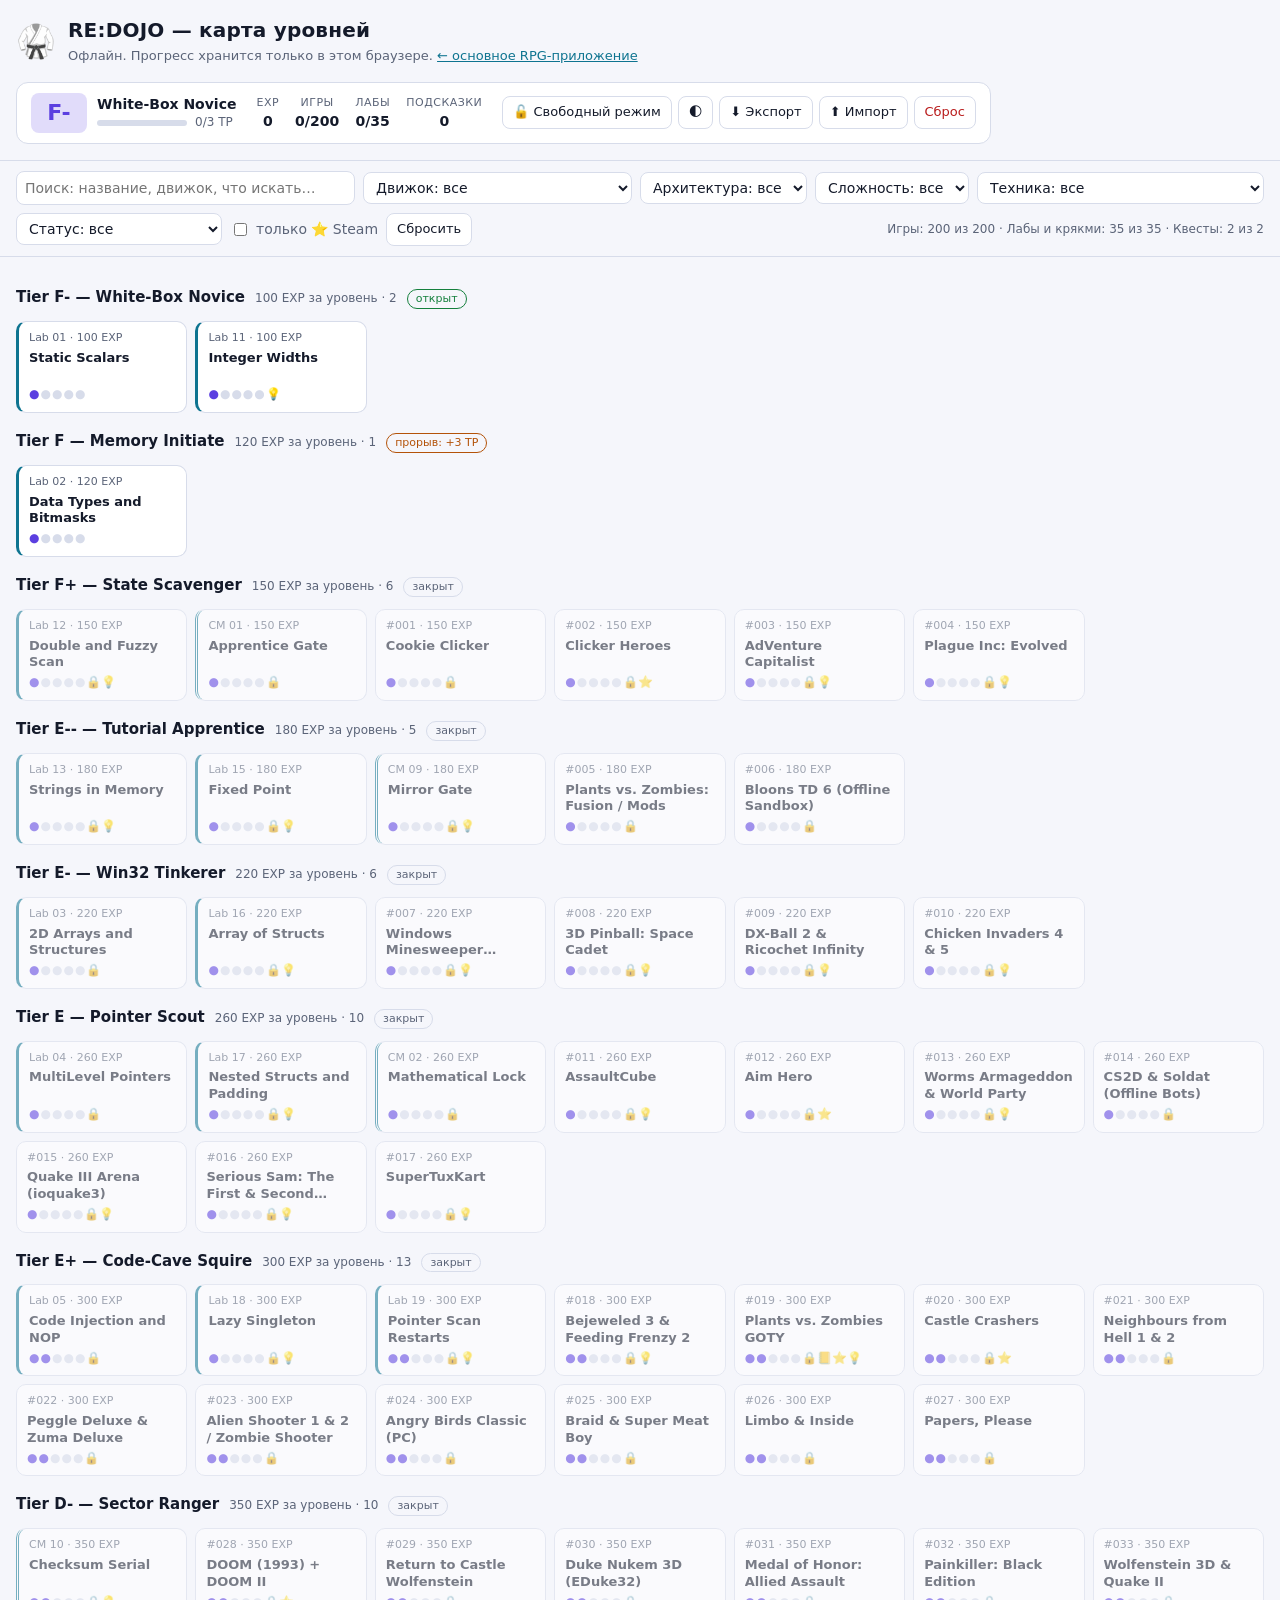
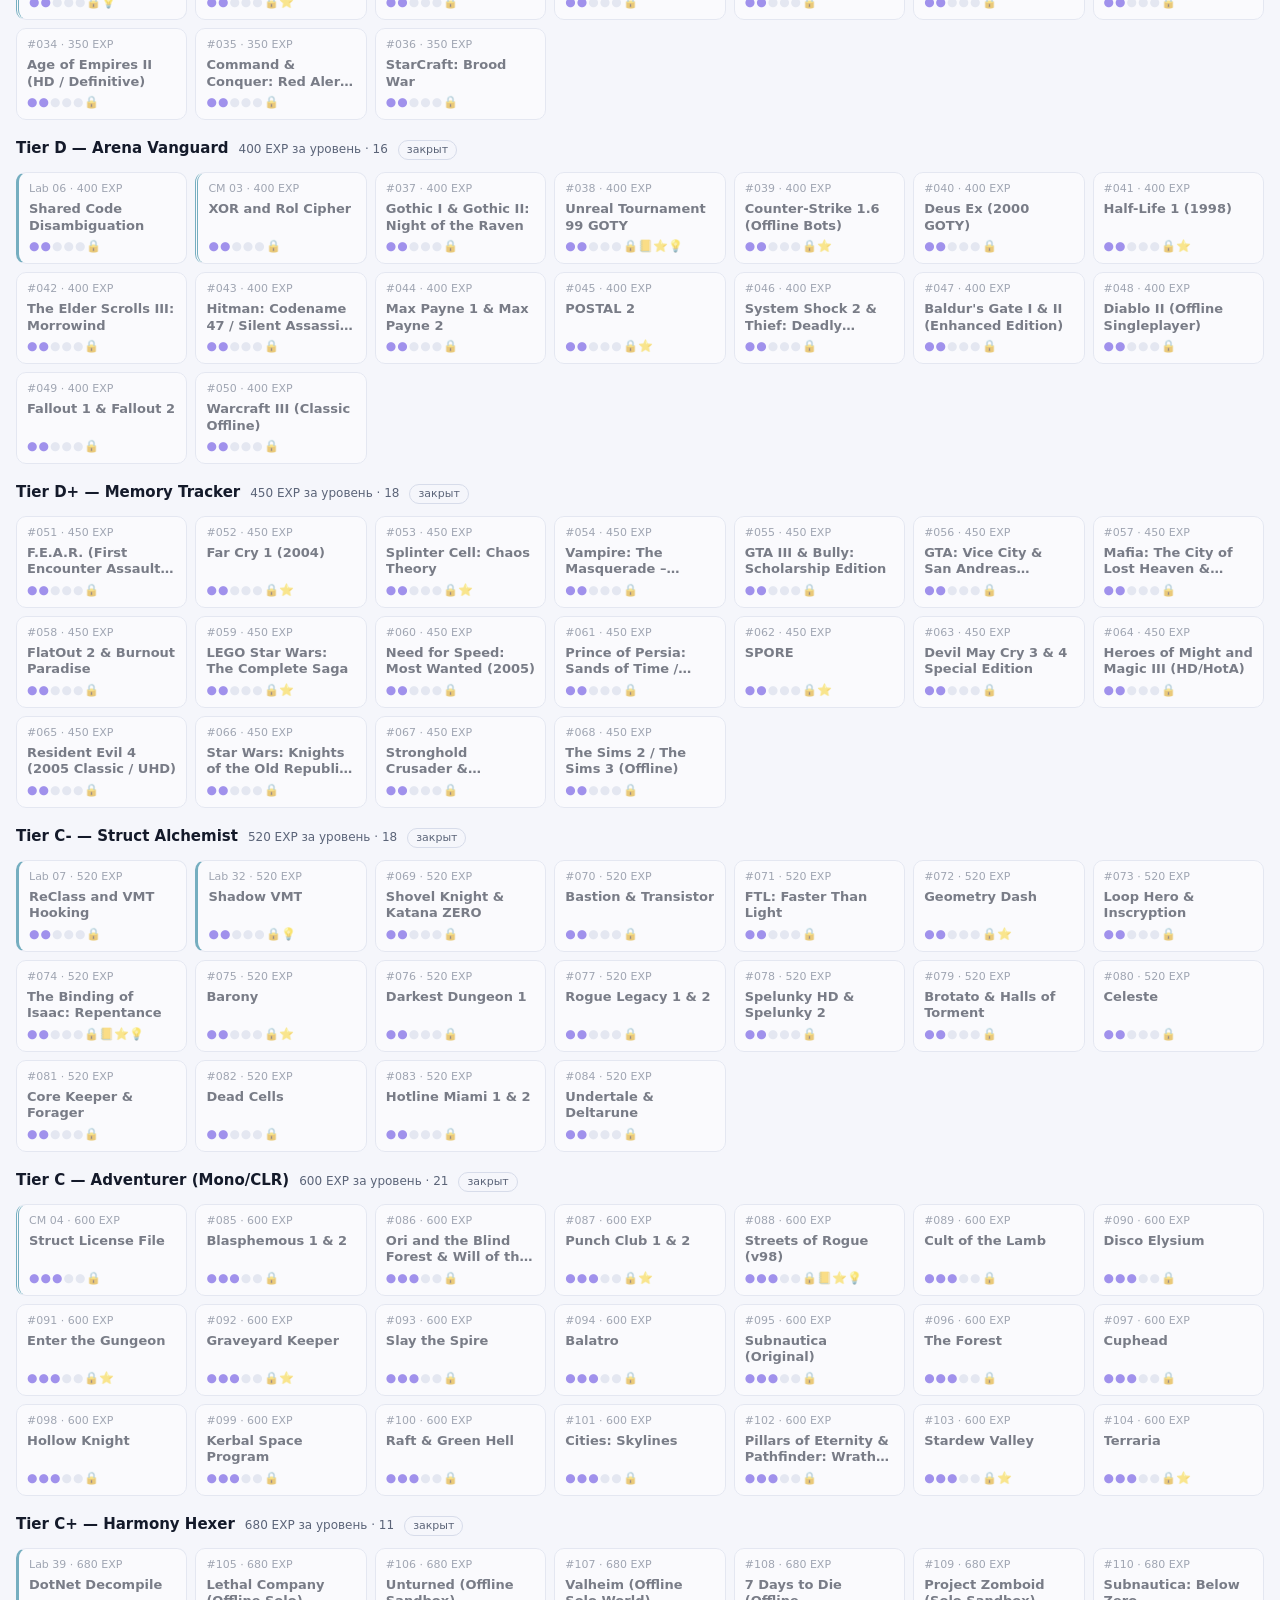
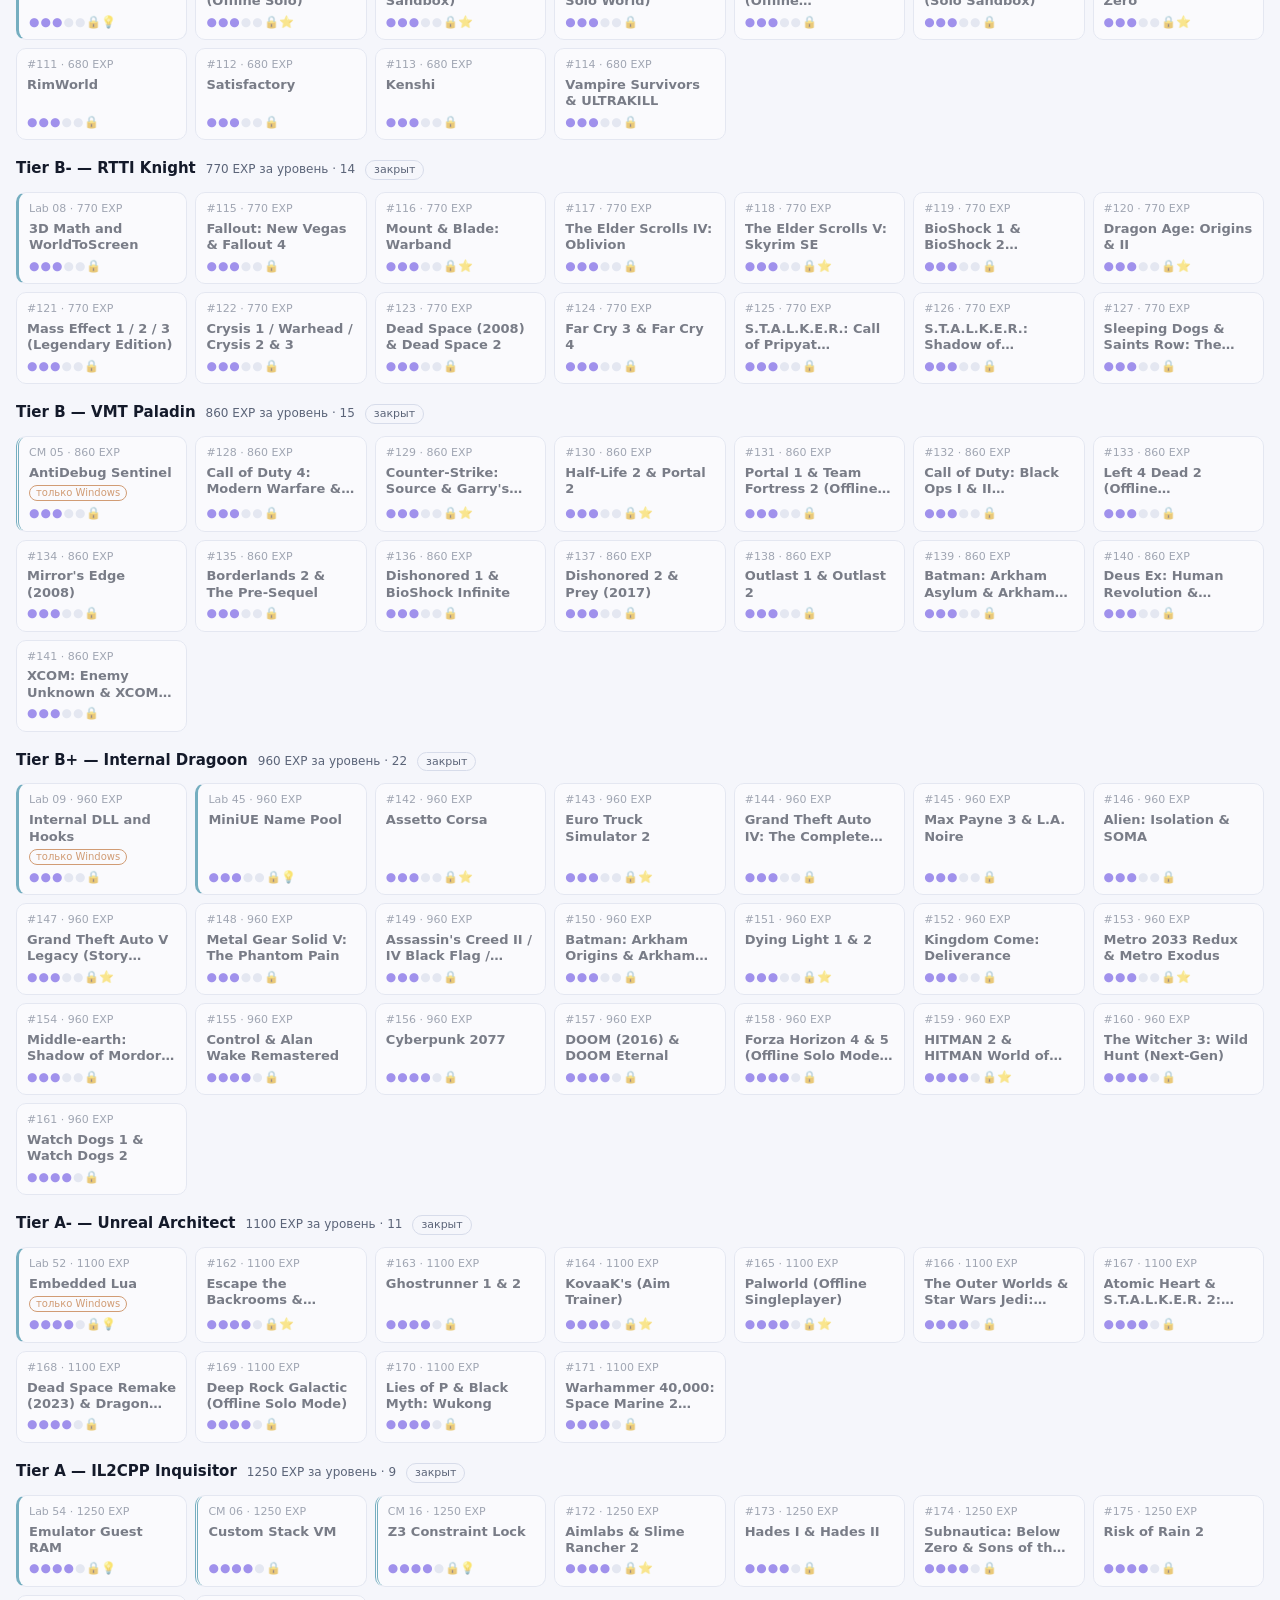
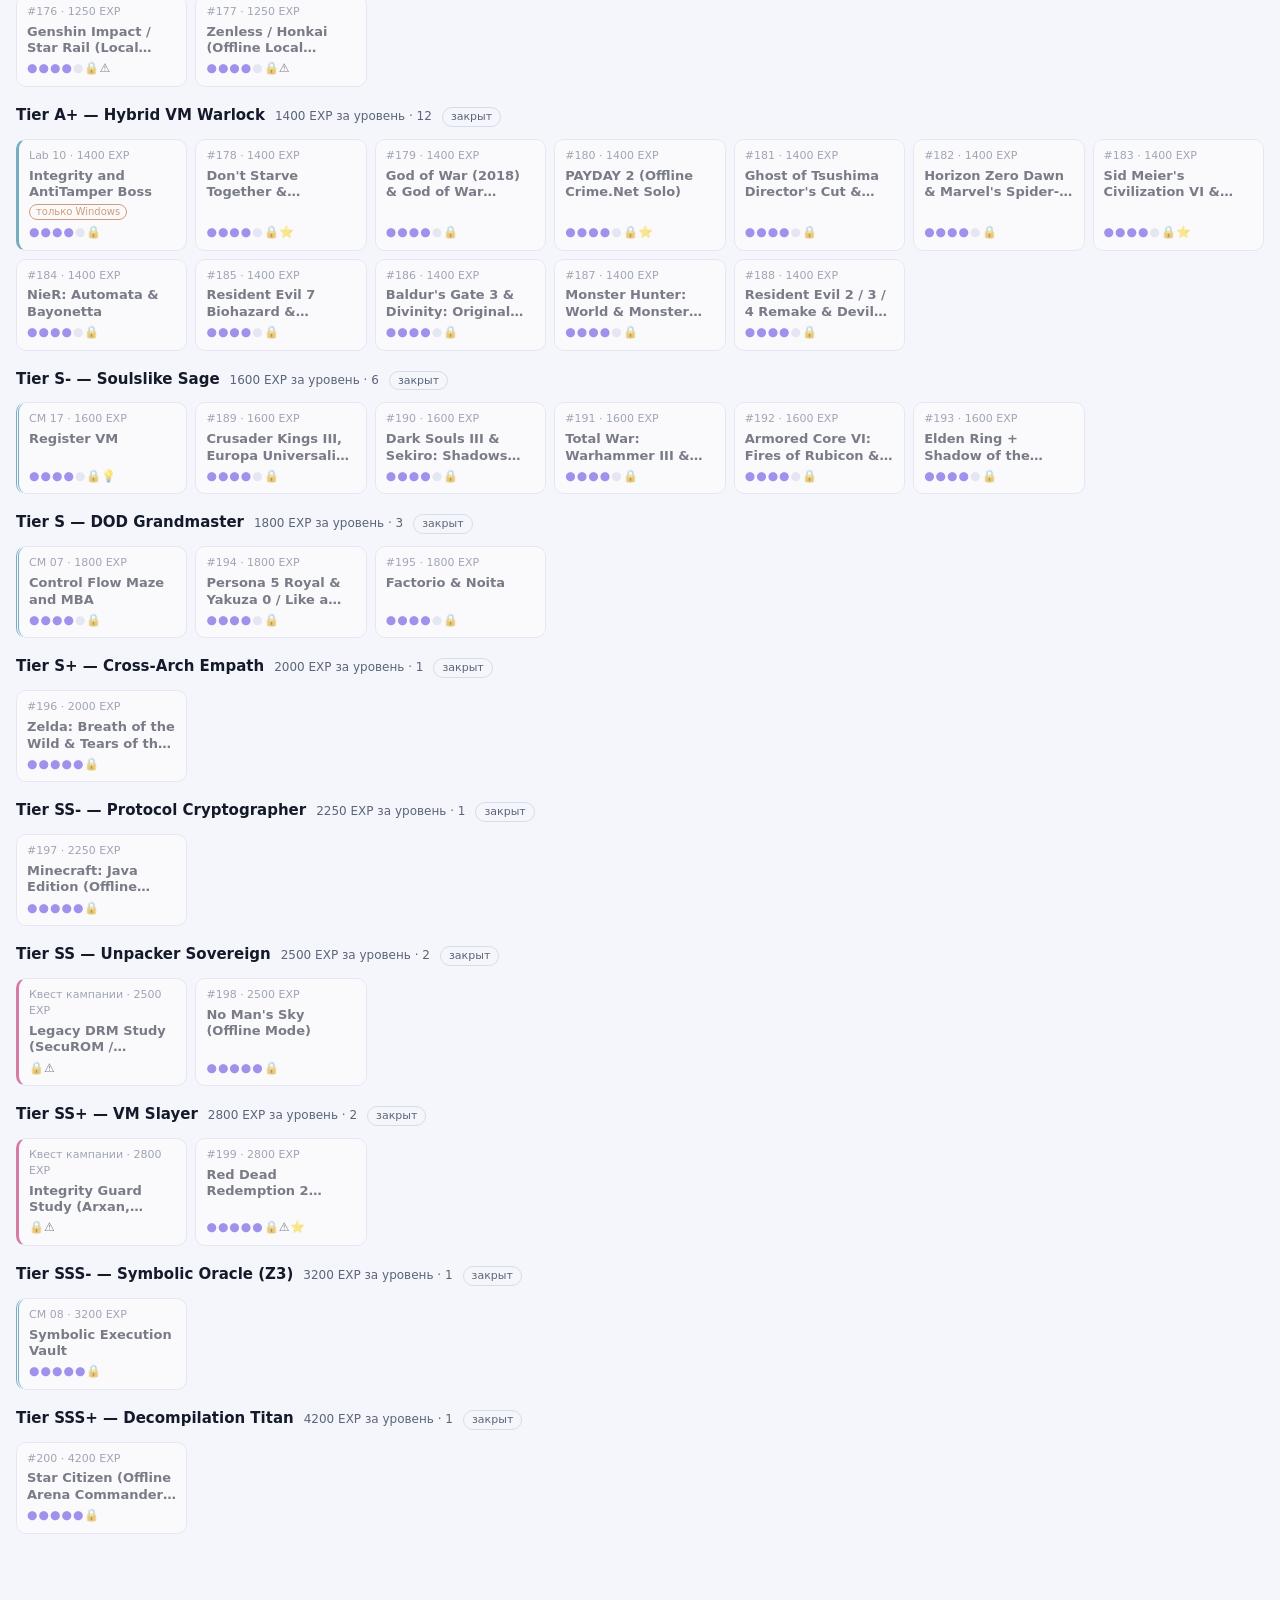
==== docs/dojo-map.html @ 06b6d190 "review(lab18): neutral seal + answer; exact goal; README goal only - Seal: neutral "lab18" + the gem" ====
<!doctype html>
<html lang="ru">
<head>
  <meta charset="utf-8" />
  <meta name="viewport" content="width=device-width, initial-scale=1" />
  <meta http-equiv="Content-Security-Policy" content="default-src 'none'; script-src 'sha256-cjX2FtR0SKIObqe8WtYtZAkTcplw1l/0gLNz8rKwUWo='; style-src 'sha256-5UkHcU033L8jhmy5QDGpC5ZbB3ok7F9fAc3bOQ3Lsug='; img-src data:; base-uri 'none'; form-action 'none'" />
  <meta name="referrer" content="no-referrer" />
  <title>RE:DOJO Map</title>
  <link rel="icon" href="data:image/svg+xml,%3Csvg xmlns='http://www.w3.org/2000/svg' viewBox='0 0 100 100'%3E%3Ctext y='.9em' font-size='90'%3E%F0%9F%A5%8B%3C/text%3E%3C/svg%3E" />
  <style>:root {
  --bg: #0b0f17; --panel: #111827; --tile: #162033; --tile-hover: #1c2a43; --text: #e6edf7;
  --muted: #93a1b8; --border: #26324a; --accent: #8b6cff; --accent-2: #22d3ee; --ok: #22c55e;
  --warn: #f59e0b; --danger: #ef4444; --lab: #22d3ee; --quest: #f472b6; --edge: #8b6cff;
  --shadow: 0 6px 24px rgba(0, 0, 0, .35); color-scheme: dark;
}
@media (prefers-color-scheme: light) {
  :root:not([data-theme="dark"]) {
    --bg: #f5f6fb; --panel: #ffffff; --tile: #ffffff; --tile-hover: #eef1fb; --text: #141a2a;
    --muted: #5b6478; --border: #d7dcea; --accent: #5b3fe0; --accent-2: #0e7490; --ok: #15803d;
    --warn: #b45309; --danger: #b91c1c; --lab: #0e7490; --quest: #be185d; --edge: #5b3fe0;
    --shadow: 0 6px 24px rgba(20, 26, 42, .12); color-scheme: light;
  }
}
:root[data-theme="light"] {
  --bg: #f5f6fb; --panel: #ffffff; --tile: #ffffff; --tile-hover: #eef1fb; --text: #141a2a;
  --muted: #5b6478; --border: #d7dcea; --accent: #5b3fe0; --accent-2: #0e7490; --ok: #15803d;
  --warn: #b45309; --danger: #b91c1c; --lab: #0e7490; --quest: #be185d; --edge: #5b3fe0;
  --shadow: 0 6px 24px rgba(20, 26, 42, .12); color-scheme: light;
}

* { box-sizing: border-box; }
html, body { margin: 0; }
body {
  background: var(--bg); color: var(--text);
  font: 14px/1.45 system-ui, -apple-system, "Segoe UI", Roboto, "Noto Sans", sans-serif;
}
a { color: var(--accent-2); }
button, input, select { font: inherit; color: inherit; }
:focus-visible { outline: 2px solid var(--accent-2); outline-offset: 2px; }
.visually-hidden { position: absolute; width: 1px; height: 1px; overflow: hidden; clip: rect(0 0 0 0); white-space: nowrap; }
.skip { position: absolute; left: -999px; top: 8px; background: var(--panel); padding: 8px 12px; z-index: 50; }
.skip:focus { left: 8px; }

.top { display: flex; flex-wrap: wrap; gap: 16px; justify-content: space-between; align-items: center; padding: 16px; border-bottom: 1px solid var(--border); }
.brand { display: flex; gap: 12px; align-items: center; }
.logo { font-size: 32px; }
h1 { font-size: 20px; margin: 0; letter-spacing: .2px; }
.sub { margin: 2px 0 0; color: var(--muted); font-size: 13px; }
.card { display: flex; flex-wrap: wrap; gap: 12px 20px; align-items: center; background: var(--panel); border: 1px solid var(--border); border-radius: 12px; padding: 10px 14px; }
.rank { display: flex; gap: 10px; align-items: center; }
.rank-code { font-weight: 800; font-size: 22px; min-width: 56px; text-align: center; padding: 4px 8px; border-radius: 8px; background: color-mix(in srgb, var(--accent) 18%, transparent); color: var(--accent); }
.rank-title { font-weight: 600; }
.tp { display: flex; gap: 8px; align-items: center; color: var(--muted); font-size: 12px; }
.tp-bar { width: 90px; height: 6px; border-radius: 3px; background: var(--border); overflow: hidden; }
.tp-fill { height: 100%; width: 0; background: var(--accent); transition: width .3s; }
.stats { display: flex; gap: 16px; margin: 0; }
.stats div { text-align: center; }
.stats dt { color: var(--muted); font-size: 11px; text-transform: uppercase; letter-spacing: .5px; }
.stats dd { margin: 0; font-weight: 700; font-variant-numeric: tabular-nums; }
.actions { display: flex; flex-wrap: wrap; gap: 6px; }
.btn { display: inline-flex; align-items: center; gap: 4px; border: 1px solid var(--border); background: var(--tile); border-radius: 8px; padding: 6px 10px; cursor: pointer; font-size: 13px; }
.btn:hover { background: var(--tile-hover); }
.btn[aria-pressed="true"] { border-color: var(--warn); color: var(--warn); }
.btn.primary { background: var(--accent); border-color: var(--accent); color: #fff; }
.btn.danger { color: var(--danger); }
.btn:disabled { opacity: .5; cursor: not-allowed; }

.filters { position: sticky; top: 0; z-index: 20; display: flex; flex-wrap: wrap; gap: 8px; align-items: center; padding: 10px 16px; background: color-mix(in srgb, var(--bg) 92%, transparent); backdrop-filter: blur(6px); border-bottom: 1px solid var(--border); }
.filters input[type="search"] { flex: 1 1 220px; min-width: 0; }
.filters input[type="search"], .filters select { background: var(--tile); border: 1px solid var(--border); border-radius: 8px; padding: 6px 8px; max-width: 100%; }
.chk { display: inline-flex; gap: 6px; align-items: center; color: var(--muted); }
.count { color: var(--muted); font-size: 12px; margin-left: auto; }

.layout { display: grid; grid-template-columns: minmax(0, 1fr); }
@media (min-width: 1000px) {
  .layout.has-panel { grid-template-columns: minmax(0, 1fr) 400px; }
}
.map-wrap { position: relative; padding: 12px 16px 64px; min-width: 0; overflow-x: clip; }
.map-wrap:focus { outline: none; }
.edges { position: absolute; left: 0; top: 0; pointer-events: none; overflow: visible; z-index: 2; }
.edges path.edge { fill: none; stroke: var(--edge); stroke-width: 2; stroke-dasharray: 6 4; opacity: .85; }
.edges .arrow-head { fill: var(--edge); }

.band { margin: 14px 0 6px; }
.band-head { display: flex; flex-wrap: wrap; gap: 4px 10px; align-items: baseline; margin-bottom: 8px; padding: 4px 0;
  /* Opaque layer above the edge SVG (z 2): dependency arrows run UNDER tier titles and the open/closed badges. */
  position: relative; z-index: 3; background: var(--bg); }
.band-head h2 { margin: 0; font-size: 15px; }
.band-head .meta { color: var(--muted); font-size: 12px; }
.band-state { font-size: 11px; padding: 1px 8px; border-radius: 999px; border: 1px solid var(--border); color: var(--muted); }
.band-state.open { color: var(--ok); border-color: var(--ok); }
.band-state.next { color: var(--warn); border-color: var(--warn); }
.tiles { display: grid; grid-template-columns: repeat(auto-fill, minmax(150px, 1fr)); gap: 8px; }

.tile { position: relative; z-index: 3; text-align: left; display: flex; flex-direction: column; gap: 4px; min-height: 92px; padding: 8px 10px; border-radius: 10px; border: 1px solid var(--border); background: var(--tile); cursor: pointer; transition: transform .12s, background .12s, border-color .12s; }
.tile:hover { background: var(--tile-hover); transform: translateY(-1px); }
.tile .kind { font-size: 11px; color: var(--muted); font-variant-numeric: tabular-nums; }
.tile .name { font-weight: 600; font-size: 13px; line-height: 1.25; display: -webkit-box; -webkit-line-clamp: 2; -webkit-box-orient: vertical; overflow: hidden; }
.tile .ptags { display: flex; flex-wrap: wrap; gap: 4px; }
.tile .ptag { font-size: 10px; line-height: 1.4; padding: 0 6px; border-radius: 999px; border: 1px solid var(--warn); color: var(--warn); }
.tile .foot { margin-top: auto; display: flex; justify-content: space-between; align-items: center; font-size: 12px; }
.pips { letter-spacing: 1px; color: var(--accent); }
.pips .off { color: var(--border); }
.icons { display: inline-flex; gap: 3px; }
.tile.kind-lab { border-left: 3px solid var(--lab); }
.tile.kind-crackme { border-left: 3px solid var(--lab); border-left-style: double; }
.tile.kind-quest { border-left: 3px solid var(--quest); }
.tile.done { border-color: var(--ok); }
.tile.done .name::before { content: "✓ "; color: var(--ok); }
.tile.locked { opacity: .55; }
.tile.selected { outline: 2px solid var(--accent); outline-offset: 1px; }
.tile.prereq { box-shadow: 0 0 0 2px var(--accent-2); }
.tile.dependent { box-shadow: 0 0 0 1px var(--accent); }

.panel { background: var(--panel); border-left: 1px solid var(--border); padding: 18px 18px 40px; position: relative; }
@media (min-width: 1000px) {
  .panel { position: sticky; top: var(--filters-h, 52px); align-self: start; max-height: calc(100vh - var(--filters-h, 52px)); overflow: auto; }
}
@media (max-width: 999.98px) {
  .panel { position: fixed; left: 0; right: 0; bottom: 0; z-index: 40; max-height: 82vh; overflow: auto; border-left: 0; border-top: 1px solid var(--border); border-radius: 16px 16px 0 0; box-shadow: var(--shadow); }
}
.close { position: absolute; right: 10px; top: 10px; border: 0; background: transparent; font-size: 18px; cursor: pointer; color: var(--muted); }
.panel h2 { margin: 0 28px 4px 0; font-size: 18px; }
.panel h3 { font-size: 13px; text-transform: uppercase; letter-spacing: .5px; color: var(--muted); margin: 18px 0 6px; }
.panel .meta { color: var(--muted); font-size: 13px; }
.chips { display: flex; flex-wrap: wrap; gap: 6px; }
.chip { display: inline-flex; gap: 4px; align-items: center; border: 1px solid var(--border); border-radius: 999px; padding: 2px 8px; font-size: 12px; background: var(--tile); }
button.chip { cursor: pointer; }
.src { font-size: 11px; font-weight: 600; white-space: nowrap; }
.src.mine { color: var(--ok); }
.src.verify { color: var(--warn); }
.banner { border: 1px solid var(--warn); background: color-mix(in srgb, var(--warn) 10%, transparent); border-radius: 10px; padding: 10px 12px; margin: 12px 0; }
.banner strong { color: var(--warn); }
.hint { border: 1px solid var(--border); border-radius: 10px; padding: 10px 12px; margin: 8px 0; background: var(--tile); }
.hint-head { display: flex; justify-content: space-between; gap: 8px; font-size: 12px; color: var(--muted); margin-bottom: 4px; }
.hint p { margin: 0; white-space: pre-wrap; }
.hint .refs { margin: 6px 0 0; padding-left: 18px; font-size: 12px; }
.empty { color: var(--muted); font-style: italic; }
details { border: 1px solid var(--border); border-radius: 10px; padding: 8px 12px; background: var(--tile); }
summary { cursor: pointer; }
details p { margin: 8px 0 0; }
.row { display: flex; flex-wrap: wrap; gap: 8px; align-items: center; margin-top: 14px; }
.small { font-size: 12px; color: var(--muted); }

.toast { position: fixed; left: 50%; bottom: 20px; transform: translateX(-50%); background: var(--panel); border: 1px solid var(--accent); border-radius: 10px; padding: 10px 16px; box-shadow: var(--shadow); opacity: 0; pointer-events: none; transition: opacity .2s; z-index: 60; max-width: calc(100vw - 32px); }
.toast.show { opacity: 1; }

@media (max-width: 600px) {
  .top, .filters, .map-wrap { padding-left: 16px; padding-right: 16px; }
  .tiles { grid-template-columns: repeat(auto-fill, minmax(140px, 1fr)); }
  .stats { gap: 12px; }
}
@media (prefers-reduced-motion: reduce) {
  * { transition: none !important; }
}
</style>
</head>
<body>
  <a class="skip" href="#map">К карте уровней</a>
  <header class="top">
    <div class="brand">
      <span class="logo" aria-hidden="true">🥋</span>
      <div>
        <h1>RE:DOJO — карта уровней</h1>
        <p class="sub">Офлайн. Прогресс хранится только в этом браузере. <a href="index.html">← основное RPG-приложение</a></p>
      </div>
    </div>
    <section class="card" aria-label="Персонаж">
      <div class="rank">
        <span class="rank-code" id="rankCode">F-</span>
        <div>
          <div class="rank-title" id="rankTitle">White-Box Novice</div>
          <div class="tp" aria-label="Очки тира">
            <div class="tp-bar"><div class="tp-fill" id="tpFill"></div></div>
            <span id="tpText">0/3 TP</span>
          </div>
        </div>
      </div>
      <dl class="stats">
        <div><dt>EXP</dt><dd id="statExp">0</dd></div>
        <div><dt>Игры</dt><dd id="statGames">0/200</dd></div>
        <div><dt>Лабы</dt><dd id="statLabs">0/18</dd></div>
        <div><dt>Подсказки</dt><dd id="statHints">0</dd></div>
      </dl>
      <div class="actions">
        <button type="button" id="btnFree" class="btn" aria-pressed="false" title="Открывает все уровни без учёта ранга">🔓 Свободный режим</button>
        <button type="button" id="btnTheme" class="btn" title="Тема">🌓</button>
        <button type="button" id="btnExport" class="btn" title="Скачать прогресс как JSON-файл">⬇ Экспорт</button>
        <label class="btn" title="Загрузить прогресс из JSON-файла">⬆ Импорт<input type="file" id="fileImport" accept="application/json,.json" class="visually-hidden" /></label>
        <button type="button" id="btnReset" class="btn danger">Сброс</button>
      </div>
    </section>
  </header>

  <form class="filters" id="filters" role="search" aria-label="Фильтры">
    <input type="search" id="fSearch" placeholder="Поиск: название, движок, что искать…" aria-label="Поиск" autocomplete="off" />
    <select id="fEngine" aria-label="Движок"></select>
    <select id="fArch" aria-label="Архитектура"></select>
    <select id="fDiff" aria-label="Сложность"></select>
    <select id="fTech" aria-label="Техника"></select>
    <select id="fStatus" aria-label="Статус"></select>
    <label class="chk"><input type="checkbox" id="fSteam" /> только ⭐ Steam</label>
    <button type="reset" class="btn" id="btnClear">Сбросить</button>
    <output id="shownCount" class="count" aria-live="polite"></output>
  </form>

  <div class="layout">
    <main id="map" class="map-wrap" tabindex="-1" aria-label="Карта уровней по тирам">
      <svg id="edges" class="edges" aria-hidden="true">
        <defs><marker id="arrow" viewBox="0 0 10 10" refX="9" refY="5" markerWidth="7" markerHeight="7" orient="auto-start-reverse"><path d="M0,0 L10,5 L0,10 z" class="arrow-head" /></marker></defs>
        <g id="edgeLayer"></g>
      </svg>
      <div id="bands"></div>
    </main>
    <aside id="panel" class="panel" aria-labelledby="pTitle" hidden>
      <button type="button" class="close" id="btnClose" aria-label="Закрыть">✕</button>
      <div id="panelBody"></div>
    </aside>
  </div>

  <div id="toast" class="toast" role="status" aria-live="polite"></div>
  <script type="application/json" id="dojo-data">{"schema_version":1,"generated_by":"Tools_and_Scripts/build_games_json.py","sources":["data/top200_popular_games.json","README.md","data/notes_index.json","data/safety_overrides.json","data/labs_index.json","data/hints/*.json"],"source_labels":{"my_notes":"из моих заметок","repo_catalog":"нужна проверка","derived":"нужна проверка","needs_verification":"нужна проверка"},"tiers":[{"code":"F-","max_diff":0.2,"title":"White-Box Novice","exp":100},{"code":"F","max_diff":0.4,"title":"Memory Initiate","exp":120},{"code":"F+","max_diff":0.6,"title":"State Scavenger","exp":150},{"code":"E--","max_diff":1.0,"title":"Tutorial Apprentice","exp":180},{"code":"E-","max_diff":1.4,"title":"Win32 Tinkerer","exp":220},{"code":"E","max_diff":1.8,"title":"Pointer Scout","exp":260},{"code":"E+","max_diff":2.2,"title":"Code-Cave Squire","exp":300},{"code":"D-","max_diff":2.6,"title":"Sector Ranger","exp":350},{"code":"D","max_diff":3.0,"title":"Arena Vanguard","exp":400},{"code":"D+","max_diff":3.4,"title":"Memory Tracker","exp":450},{"code":"C-","max_diff":3.8,"title":"Struct Alchemist","exp":520},{"code":"C","max_diff":4.2,"title":"Adventurer (Mono/CLR)","exp":600},{"code":"C+","max_diff":4.6,"title":"Harmony Hexer","exp":680},{"code":"B-","max_diff":5.0,"title":"RTTI Knight","exp":770},{"code":"B","max_diff":5.4,"title":"VMT Paladin","exp":860},{"code":"B+","max_diff":5.8,"title":"Internal Dragoon","exp":960},{"code":"A-","max_diff":6.2,"title":"Unreal Architect","exp":1100},{"code":"A","max_diff":6.6,"title":"IL2CPP Inquisitor","exp":1250},{"code":"A+","max_diff":7.0,"title":"Hybrid VM Warlock","exp":1400},{"code":"S-","max_diff":7.4,"title":"Soulslike Sage","exp":1600},{"code":"S","max_diff":7.7,"title":"DOD Grandmaster","exp":1800},{"code":"S+","max_diff":8.0,"title":"Cross-Arch Empath","exp":2000},{"code":"SS-","max_diff":8.3,"title":"Protocol Cryptographer","exp":2250},{"code":"SS","max_diff":8.6,"title":"Unpacker Sovereign","exp":2500},{"code":"SS+","max_diff":8.9,"title":"VM Slayer","exp":2800},{"code":"SSS-","max_diff":9.2,"title":"Symbolic Oracle (Z3)","exp":3200},{"code":"SSS","max_diff":9.5,"title":"Ring-0 / VMI Phantom","exp":3600},{"code":"SSS+","max_diff":9.8,"title":"Decompilation Titan","exp":4200},{"code":"SSS++","max_diff":10.0,"title":"Demigod of Silicon","exp":5000}],"labs":[{"id":"lab01","kind":"lab","label":"Lab 01","title":"Static Scalars","tier":"F-","difficulty_raw":0.1,"difficulty":1,"exp":100,"path":"Course_Solutions/Lab01_Static_Scalars/lab01_static_scalars.cpp","prerequisite_text":"Zero Experience","concept":"Exact 4-Byte integer scanning (`HP`, `Gold`, `Arrows`) & freezing memory","prerequisites":{"labs":[],"games":[],"source":"derived"},"notes":[{"path":"Course_Solutions/Lab01_Static_Scalars/lab01_static_scalars.cpp","kind":"lab_source"},{"path":"Game_Hacking/Dojo_Labs_Reference.CT","kind":"cheat_table"}],"hints":[],"hints_status":"pending","safety":{"restricted":false},"check":"quest","platform":{"windows_only":false,"msvc_only":false,"needs_unity":false,"needs_dotnet":false}},{"id":"lab11","kind":"lab","label":"Lab 11","title":"Integer Widths","tier":"F-","difficulty_raw":0.3,"difficulty":1,"exp":100,"path":"Course_Solutions/Lab11_Integer_Widths/lab11_integer_widths.cpp","prerequisite_text":"Exact value scans","concept":"Choosing the scan and write width; signed and unsigned overflow","prerequisites":{"labs":["lab01"],"games":[],"source":"derived"},"notes":[{"path":"Course_Solutions/Lab11_Integer_Widths/lab11_integer_widths.cpp","kind":"lab_source"},{"path":"Course_Solutions/Lab11_Integer_Widths/lab11_core.hpp","kind":"lab_source"}],"hints":[{"level":1,"kind":"nudge","text":"Не все числа здесь 4-байтовые. Посмотри на каждое требование хранилища: какое значение не поместится в 4 байта, а какое выглядит как предел маленького типа? Под каждое выбирай свою ширину скана и записи.","source":"my_notes","refs":["Course_Solutions/Lab11_Integer_Widths/lab11_integer_widths.cpp"]},{"level":2,"kind":"concept","text":"Беззнаковое число при вычитании из нуля становится максимумом своего типа, а знаковый байт после 127 уходит в минус — так две цели достижимы прямо в игре. Золото 4-байтовый скан найдёт (пока оно маленькое), но 5 млрд в 4 байта не запишешь.","source":"my_notes","refs":["Course_Solutions/Lab11_Integer_Widths/lab11_core.hpp"]},{"level":3,"kind":"near_spoiler","text":"В lab11_core.hpp: morale — int8_t на +0x00, potions — uint8_t на +0x01, arrows — uint16_t на +0x02, gold — int64_t на +0x08. Пиши каждое поле своей шириной: 4-байтовая запись в morale заденет potions и arrows, а зелий должно остаться не больше 3.","source":"my_notes","refs":["Course_Solutions/Lab11_Integer_Widths/lab11_core.hpp"]}],"hints_status":"draft","safety":{"restricted":false},"check":"selftest","platform":{"windows_only":false,"msvc_only":false,"needs_unity":false,"needs_dotnet":false},"hints_batch":"labs_01.json"},{"id":"lab02","kind":"lab","label":"Lab 02","title":"Data Types and Bitmasks","tier":"F","difficulty_raw":0.5,"difficulty":1,"exp":120,"path":"Course_Solutions/Lab02_Data_Types_and_Bitmasks/lab02_datatypes_bitmasks.cpp","prerequisite_text":"Exact value scans","concept":"IEEE-754 `Float` mana, `Int16` durability, & 8-bit status Bitmask (`0x80`)","prerequisites":{"labs":["lab01"],"games":[],"source":"derived"},"notes":[{"path":"Course_Solutions/Lab02_Data_Types_and_Bitmasks/lab02_datatypes_bitmasks.cpp","kind":"lab_source"}],"hints":[],"hints_status":"pending","safety":{"restricted":false},"check":"quest","platform":{"windows_only":false,"msvc_only":false,"needs_unity":false,"needs_dotnet":false}},{"id":"lab12","kind":"lab","label":"Lab 12","title":"Double and Fuzzy Scan","tier":"F+","difficulty_raw":0.6,"difficulty":1,"exp":150,"path":"Course_Solutions/Lab12_Double_and_Fuzzy_Scan/lab12_double_fuzzy.cpp","prerequisite_text":"Float & Int16 scans","concept":"Values you cannot scan exactly because the screen rounds them; 8-byte and 4-byte floating point","prerequisites":{"labs":["lab02"],"games":[],"source":"derived"},"notes":[{"path":"Course_Solutions/Lab12_Double_and_Fuzzy_Scan/lab12_double_fuzzy.cpp","kind":"lab_source"},{"path":"Course_Solutions/Lab12_Double_and_Fuzzy_Scan/lab12_core.hpp","kind":"lab_source"}],"hints":[{"level":1,"kind":"nudge","text":"Число на экране округлено, поэтому точный скан по нему ничего не найдёт. Начни с «Unknown initial value», а дальше отсеивай по тому, как значение меняется после твоих действий.","source":"my_notes","refs":["Course_Solutions/Lab12_Double_and_Fuzzy_Scan/lab12_double_fuzzy.cpp"]},{"level":2,"kind":"concept","text":"Эссенция и чистота — разные типы с плавающей точкой: одна занимает 8 байт, другая 4. Сканируй и пиши каждую своим типом. Значение, записанное не тем типом, испортит соседние байты или окажется крошечным числом.","source":"my_notes","refs":["Course_Solutions/Lab12_Double_and_Fuzzy_Scan/lab12_core.hpp"]},{"level":3,"kind":"near_spoiler","text":"В lab12_core.hpp: essence — double на +0x00, catalystPurity — float на +0x08. Фильтр в игре упирается в kPurityCap, а камню нужны ровно 1000000 эссенции и чистота ровно 1.0 (100 %), так что обе величины ставь правкой памяти.","source":"my_notes","refs":["Course_Solutions/Lab12_Double_and_Fuzzy_Scan/lab12_core.hpp"]}],"hints_status":"draft","safety":{"restricted":false},"check":"selftest","platform":{"windows_only":false,"msvc_only":false,"needs_unity":false,"needs_dotnet":false},"hints_batch":"labs_01.json"},{"id":"cm01","kind":"crackme","label":"CM 01","title":"Apprentice Gate","tier":"F+","difficulty_raw":0.7,"difficulty":1,"exp":150,"path":"Crackmes_and_CTF/01_Apprentice_Gate/crackme01_strings.cpp","prerequisite_text":"Basic terminal I/O","concept":"`.rdata` plaintext strings vs runtime Stack Strings in Ghidra/x64dbg","prerequisites":{"labs":[],"games":[],"source":"derived"},"notes":[{"path":"Crackmes_and_CTF/01_Apprentice_Gate/crackme01_strings.cpp","kind":"lab_source"}],"hints":[],"hints_status":"pending","safety":{"restricted":false},"check":"flag","platform":{"windows_only":false,"msvc_only":false,"needs_unity":false,"needs_dotnet":false}},{"id":"lab13","kind":"lab","label":"Lab 13","title":"Strings in Memory","tier":"E--","difficulty_raw":0.8,"difficulty":1,"exp":180,"path":"Course_Solutions/Lab13_Strings_in_Memory/lab13_strings.cpp","prerequisite_text":"Fuzzy scans","concept":"Text in memory in more than one encoding and layout","prerequisites":{"labs":["lab12"],"games":[],"source":"derived"},"notes":[{"path":"Course_Solutions/Lab13_Strings_in_Memory/lab13_strings.cpp","kind":"lab_source"},{"path":"Course_Solutions/Lab13_Strings_in_Memory/lab13_core.hpp","kind":"lab_source"}],"hints":[{"level":1,"kind":"nudge","text":"Имя героя хранится не однобайтовыми буквами. Если скан строки по видимому имени ничего не находит, подумай, какой кодировкой Windows-программы часто хранят текст, и включи её в поиске.","source":"my_notes","refs":["Course_Solutions/Lab13_Strings_in_Memory/lab13_strings.cpp"]},{"level":2,"kind":"concept","text":"Перед буквами тега лежит отдельный байт длины, и игра читает ровно столько букв, сколько в нём записано. Поменять только буквы мало: нужно поменять и длину, не затерев её самими буквами.","source":"my_notes","refs":["Course_Solutions/Lab13_Strings_in_Memory/lab13_strings.cpp"]},{"level":3,"kind":"near_spoiler","text":"В lab13_core.hpp: heroName — char16_t[16] на +0x00 (UTF-16LE, с нулём в конце), tagLength — байт на +0x20, guildTag — ASCII на +0x21. Имя целиком помещается в буфер, ограничение 8 букв есть только в меню.","source":"my_notes","refs":["Course_Solutions/Lab13_Strings_in_Memory/lab13_core.hpp"]}],"hints_status":"draft","safety":{"restricted":false},"check":"selftest","platform":{"windows_only":false,"msvc_only":false,"needs_unity":false,"needs_dotnet":false},"hints_batch":"labs_01.json"},{"id":"cm09","kind":"crackme","label":"CM 09","title":"Mirror Gate","tier":"E--","difficulty_raw":0.9,"difficulty":1,"exp":180,"path":"Crackmes_and_CTF/09_Mirror_Gate/crackme09_mirror.cpp","prerequisite_text":"String recovery","concept":"Password stored after a reversible transform (mirror + byte shift); invert the compare loop","prerequisites":{"labs":["cm01"],"games":[],"source":"derived"},"notes":[{"path":"Crackmes_and_CTF/09_Mirror_Gate/crackme09_mirror.cpp","kind":"lab_source"}],"hints":[{"level":1,"kind":"nudge","text":"Строки с паролем в бинаре нет. Найди место, где ввод сравнивается с массивом байтов, и посмотри, что с вводом делают до сравнения.","source":"my_notes","refs":["Crackmes_and_CTF/09_Mirror_Gate/crackme09_mirror.cpp"]},{"level":2,"kind":"concept","text":"Цикл берёт символы ввода не по порядку, а с противоположного конца, и к каждому прибавляет одно и то же число. Обе операции обратимы: примени обратные в обратном порядке.","source":"my_notes","refs":["Crackmes_and_CTF/09_Mirror_Gate/crackme09_mirror.cpp"]},{"level":3,"kind":"near_spoiler","text":"В crackme09_mirror.cpp массив kEncoded из 13 байт сравнивается с input[n - 1 - i] + kShift. Вычти kShift из каждого байта и разверни результат — получится пароль.","source":"my_notes","refs":["Crackmes_and_CTF/09_Mirror_Gate/crackme09_mirror.cpp"]}],"hints_status":"draft","safety":{"restricted":false},"check":"flag","platform":{"windows_only":false,"msvc_only":false,"needs_unity":false,"needs_dotnet":false},"hints_batch":"labs_01.json"},{"id":"lab15","kind":"lab","label":"Lab 15","title":"Fixed Point","tier":"E--","difficulty_raw":1.1,"difficulty":1,"exp":180,"path":"Course_Solutions/Lab15_Fixed_Point/lab15_fixed_point.cpp","prerequisite_text":"Fuzzy scans","concept":"Fractions stored without floating point","prerequisites":{"labs":["lab12"],"games":[],"source":"derived"},"notes":[{"path":"Course_Solutions/Lab15_Fixed_Point/lab15_fixed_point.cpp","kind":"lab_source"},{"path":"Course_Solutions/Lab15_Fixed_Point/lab15_core.hpp","kind":"lab_source"}],"hints":[{"level":1,"kind":"nudge","text":"На экране дробные числа, но скан Float их не находит. Значит, дробь хранится не во float. Попробуй найти топливо как обычное 4-байтовое целое через «Unknown initial value» и «Increased / Decreased».","source":"my_notes","refs":["Course_Solutions/Lab15_Fixed_Point/lab15_fixed_point.cpp"]},{"level":2,"kind":"concept","text":"Это фиксированная точка 16.16: младшие 16 бит — дробная часть, сырое значение = число на экране × 65536. Посчитай сырое целое для текущего топлива и проверь находку точным сканом.","source":"my_notes","refs":["Course_Solutions/Lab15_Fixed_Point/lab15_core.hpp"]},{"level":3,"kind":"near_spoiler","text":"В lab15_core.hpp: fuel — int32 на +0x00, thrust — int32 на +0x04, оба 16.16. Для прыжка нужны точные сырые значения: 1000 × 65536 для топлива и 3.25 × 65536 для тяги. Пиши их как 4 Bytes, а не как Float.","source":"my_notes","refs":["Course_Solutions/Lab15_Fixed_Point/lab15_core.hpp"]}],"hints_status":"draft","safety":{"restricted":false},"check":"selftest","platform":{"windows_only":false,"msvc_only":false,"needs_unity":false,"needs_dotnet":false},"hints_batch":"labs_01.json"},{"id":"lab03","kind":"lab","label":"Lab 03","title":"2D Arrays and Structures","tier":"E-","difficulty_raw":1.3,"difficulty":1,"exp":220,"path":"Course_Solutions/Lab03_2D_Arrays_and_Structures/lab03_grid_minesweeper.cpp","prerequisite_text":"Byte inspection","concept":"Contiguous C structs & revealing a hidden 6x 6 trap grid in Hex View","prerequisites":{"labs":["lab02"],"games":[],"source":"derived"},"notes":[{"path":"Course_Solutions/Lab03_2D_Arrays_and_Structures/lab03_grid_minesweeper.cpp","kind":"lab_source"}],"hints":[],"hints_status":"pending","safety":{"restricted":false},"check":"quest","platform":{"windows_only":false,"msvc_only":false,"needs_unity":false,"needs_dotnet":false}},{"id":"lab16","kind":"lab","label":"Lab 16","title":"Array of Structs","tier":"E-","difficulty_raw":1.4,"difficulty":1,"exp":220,"path":"Course_Solutions/Lab16_Array_of_Structs/lab16_array_of_structs.cpp","prerequisite_text":"Struct offsets","concept":"The same field in every element of an entity array","prerequisites":{"labs":["lab03"],"games":[],"source":"derived"},"notes":[{"path":"Course_Solutions/Lab16_Array_of_Structs/lab16_array_of_structs.cpp","kind":"lab_source"},{"path":"Course_Solutions/Lab16_Array_of_Structs/lab16_core.hpp","kind":"lab_source"}],"hints":[{"level":1,"kind":"nudge","text":"Найди HP одного бойца точным сканом, а потом HP следующего. Разница между их адресами — размер одной структуры. Дальше все бойцы находятся арифметикой, без новых сканов.","source":"my_notes","refs":["Course_Solutions/Lab16_Array_of_Structs/lab16_array_of_structs.cpp"]},{"level":2,"kind":"concept","text":"У каждого бойца одни и те же поля в одном порядке. Кроме HP, в структуре есть поле состояния: павший боец отличается от живого битом в нём, а не только нулевым HP.","source":"my_notes","refs":["Course_Solutions/Lab16_Array_of_Structs/lab16_array_of_structs.cpp"]},{"level":3,"kind":"near_spoiler","text":"В lab16_core.hpp: sizeof(Unit) == 0x18 — это шаг. HP — на +0x04 каждого элемента, flags — на +0x14, бит 0 — «жив». Павший боец — элемент 5: ему нужны и HP, и этот бит.","source":"my_notes","refs":["Course_Solutions/Lab16_Array_of_Structs/lab16_core.hpp"]}],"hints_status":"draft","safety":{"restricted":false},"check":"selftest","platform":{"windows_only":false,"msvc_only":false,"needs_unity":false,"needs_dotnet":false},"hints_batch":"labs_01.json"},{"id":"lab17","kind":"lab","label":"Lab 17","title":"Nested Structs and Padding","tier":"E","difficulty_raw":1.6,"difficulty":1,"exp":260,"path":"Course_Solutions/Lab17_Nested_Structs_and_Padding/lab17_nested_padding.cpp","prerequisite_text":"Array stride","concept":"The real field offsets of nested objects","prerequisites":{"labs":["lab16"],"games":[],"source":"derived"},"notes":[{"path":"Course_Solutions/Lab17_Nested_Structs_and_Padding/lab17_nested_padding.cpp","kind":"lab_source"},{"path":"Course_Solutions/Lab17_Nested_Structs_and_Padding/lab17_core.hpp","kind":"lab_source"}],"hints":[{"level":1,"kind":"nudge","text":"Открой объект героя в Structure Dissect (или ReClass.NET) и не считай смещения в уме: компилятор вставляет пустые байты между полями разного размера.","source":"my_notes","refs":["Course_Solutions/Lab17_Nested_Structs_and_Padding/lab17_nested_padding.cpp"]},{"level":2,"kind":"concept","text":"Поле выравнивается по своему размеру: double — по 8, uint16 — по 2. Поэтому вложенная структура с double сама начинается с границы 8. Только у упакованной структуры пустых байтов нет, и её поле может стоять на нечётном адресе.","source":"my_notes","refs":["Course_Solutions/Lab17_Nested_Structs_and_Padding/lab17_core.hpp"]},{"level":3,"kind":"near_spoiler","text":"В lab17_core.hpp смещения внутри g_Hero: crit (double) — +0x18, durability (uint16) — +0x22, goldValue упакованной добычи (uint32) — +0x29. Их закрепляют static_assert.","source":"my_notes","refs":["Course_Solutions/Lab17_Nested_Structs_and_Padding/lab17_core.hpp"]}],"hints_status":"draft","safety":{"restricted":false},"check":"selftest","platform":{"windows_only":false,"msvc_only":false,"needs_unity":false,"needs_dotnet":false},"hints_batch":"labs_01.json"},{"id":"lab04","kind":"lab","label":"Lab 04","title":"MultiLevel Pointers","tier":"E","difficulty_raw":1.8,"difficulty":1,"exp":260,"path":"Course_Solutions/Lab04_MultiLevel_Pointers/lab04_pointer_chains.cpp","prerequisite_text":"Struct offsets","concept":"Dynamic Heap reallocation (`new`/`delete`) & 3-level Pointer Chains","prerequisites":{"labs":["lab03"],"games":[],"source":"derived"},"notes":[{"path":"Course_Solutions/Lab04_MultiLevel_Pointers/lab04_pointer_chains.cpp","kind":"lab_source"},{"path":"Game_Hacking/Dojo_Labs_Reference.CT","kind":"cheat_table"}],"hints":[],"hints_status":"pending","safety":{"restricted":false},"check":"quest","platform":{"windows_only":false,"msvc_only":false,"needs_unity":false,"needs_dotnet":false}},{"id":"cm02","kind":"crackme","label":"CM 02","title":"Mathematical Lock","tier":"E","difficulty_raw":1.9,"difficulty":1,"exp":260,"path":"Crackmes_and_CTF/02_Mathematical_Lock/crackme02_serial_math.cpp","prerequisite_text":"Assembly jumps","concept":"Reversing `AAAA-BBBB-CCCC` arithmetic & writing a Python Keygen","prerequisites":{"labs":["cm01"],"games":[],"source":"derived"},"notes":[{"path":"Crackmes_and_CTF/02_Mathematical_Lock/crackme02_serial_math.cpp","kind":"lab_source"}],"hints":[],"hints_status":"pending","safety":{"restricted":false},"check":"flag","platform":{"windows_only":false,"msvc_only":false,"needs_unity":false,"needs_dotnet":false}},{"id":"lab18","kind":"lab","label":"Lab 18","title":"Lazy Singleton","tier":"E+","difficulty_raw":2.0,"difficulty":1,"exp":300,"path":"Course_Solutions/Lab18_Lazy_Singleton/lab18_lazy_singleton.cpp","prerequisite_text":"Pointer chains","concept":"A manager pointer that stays empty until first use","prerequisites":{"labs":["lab04"],"games":[],"source":"derived"},"notes":[{"path":"Course_Solutions/Lab18_Lazy_Singleton/lab18_lazy_singleton.cpp","kind":"lab_source"},{"path":"Course_Solutions/Lab18_Lazy_Singleton/lab18_core.hpp","kind":"lab_source"}],"hints":[{"level":1,"kind":"nudge","text":"Статический указатель на менеджер существует с самого запуска, но пока ты ни разу не зашёл в подземелье, в нём ноль. Сначала дай игре создать объекты, потом ищи.","source":"my_notes","refs":["Course_Solutions/Lab18_Lazy_Singleton/lab18_lazy_singleton.cpp"]},{"level":2,"kind":"concept","text":"Найди самоцветы точным сканом, затем «что обращается к этому адресу»: получишь смещение внутри инвентаря и адрес самого инвентаря. Дальше ищи, кто хранит указатель на инвентарь, и так вверх до статического указателя.","source":"my_notes","refs":["Course_Solutions/Lab18_Lazy_Singleton/lab18_lazy_singleton.cpp"]},{"level":3,"kind":"near_spoiler","text":"В lab18_core.hpp цепочка такая: [g_pGameManager] +0x08 -> Player, Player +0x08 -> Inventory, Inventory +0x10 = gems (int32). Пиши 99999 только после первого входа в подземелье.","source":"my_notes","refs":["Course_Solutions/Lab18_Lazy_Singleton/lab18_core.hpp"]}],"hints_status":"draft","safety":{"restricted":false},"check":"selftest","platform":{"windows_only":false,"msvc_only":false,"needs_unity":false,"needs_dotnet":false},"hints_batch":"labs_01.json"},{"id":"lab19","kind":"lab","label":"Lab 19","title":"Pointer Scan Restarts","tier":"E+","difficulty_raw":2.1,"difficulty":2,"exp":300,"path":"Course_Solutions/Lab19_Pointer_Scan_Restarts/lab19_pointer_scan.cpp","prerequisite_text":"Lazy singleton","concept":"Pointer scan, restart and rescan until only a path that survives restarts is left","prerequisites":{"labs":["lab18"],"games":[],"source":"derived"},"notes":[{"path":"Course_Solutions/Lab19_Pointer_Scan_Restarts/lab19_pointer_scan.cpp","kind":"lab_source"},{"path":"Course_Solutions/Lab19_Pointer_Scan_Restarts/lab19_core.hpp","kind":"lab_source"}],"hints":[{"level":1,"kind":"nudge","text":"Адрес золота меняется при каждом запуске, так что сохранённый адрес бесполезен. Сделай сканирование указателей на золото, перезапусти программу, найди золото заново и отсей список указателей по новому адресу.","source":"my_notes","refs":["Course_Solutions/Lab19_Pointer_Scan_Restarts/lab19_pointer_scan.cpp"]},{"level":2,"kind":"concept","text":"Два пути выглядят правильными: у одного существа золото каждый ход копирует золото героя, а ещё есть свежая копия самого героя. Число на экране совпадёт, но это другие адреса — после перезапуска такие пути проверку не пройдут. Оставляй только пути, пережившие несколько перезапусков.","source":"my_notes","refs":["Course_Solutions/Lab19_Pointer_Scan_Restarts/lab19_core.hpp"]},{"level":3,"kind":"near_spoiler","text":"В lab19_core.hpp стабильный путь такой: g_World +0x18 -> Registry, +0x08 -> list, +0x18 (элемент 3) -> герой, +0x2C = gold. Ловушки: lastSpawned на +0x10 и heroSnapshot на +0x20.","source":"my_notes","refs":["Course_Solutions/Lab19_Pointer_Scan_Restarts/lab19_core.hpp"]}],"hints_status":"draft","safety":{"restricted":false},"check":"checker","platform":{"windows_only":false,"msvc_only":false,"needs_unity":false,"needs_dotnet":false},"hints_batch":"labs_01.json"},{"id":"lab05","kind":"lab","label":"Lab 05","title":"Code Injection and NOP","tier":"E+","difficulty_raw":2.3,"difficulty":2,"exp":300,"path":"Course_Solutions/Lab05_Code_Injection_and_NOP/lab05_code_injection.cpp","prerequisite_text":"Heap pointers","concept":"Hardware Breakpoints (\"What writes\"), `NOP` (`0x90`), & Auto Assembler `alloc`","prerequisites":{"labs":["lab04"],"games":[],"source":"derived"},"notes":[{"path":"Course_Solutions/Lab05_Code_Injection_and_NOP/lab05_code_injection.cpp","kind":"lab_source"},{"path":"Game_Hacking/Dojo_Labs_Reference.CT","kind":"cheat_table"}],"hints":[],"hints_status":"pending","safety":{"restricted":false},"check":"quest","platform":{"windows_only":false,"msvc_only":false,"needs_unity":false,"needs_dotnet":false}},{"id":"cm10","kind":"crackme","label":"CM 10","title":"Checksum Serial","tier":"D-","difficulty_raw":2.6,"difficulty":2,"exp":350,"path":"Crackmes_and_CTF/10_Checksum_Serial/crackme10_checksum_serial.cpp","prerequisite_text":"Python keygen","concept":"Rule-based serial with a per-run challenge block: reverse the rules, write a key generator","prerequisites":{"labs":["cm02"],"games":[],"source":"derived"},"notes":[{"path":"Crackmes_and_CTF/10_Checksum_Serial/crackme10_checksum_serial.cpp","kind":"lab_source"}],"hints":[{"level":1,"kind":"nudge","text":"Здесь нет одного правильного серийника, с которым сравнивают ввод, а второй блок каждый раз новый. Найди все проверки, которые получают разобранные цифры и возвращают да/нет, — каждая из них отдельное правило.","source":"my_notes","refs":["Crackmes_and_CTF/10_Checksum_Serial/crackme10_checksum_serial.cpp"]},{"level":2,"kind":"concept","text":"Одно правило проходит по цифрам справа налево и удваивает каждую вторую — это алгоритм Луна, контрольная цифра. Остальные связывают блоки: второй блок должен совпасть с вызовом, у первого задана сумма цифр, третий вычисляется из первых двух.","source":"my_notes","refs":["Crackmes_and_CTF/10_Checksum_Serial/crackme10_checksum_serial.cpp"]},{"level":3,"kind":"near_spoiler","text":"В crackme10_checksum_serial.cpp: блок B = вызов, сумма цифр блока A = 20, блок C = (A * 7 + B * 3 + 1234) % 10000, последняя цифра — контрольная по Луну над 13 цифрами. Кейген: выбери A, возьми B из вызова, вычисли C и контрольную цифру.","source":"my_notes","refs":["Crackmes_and_CTF/10_Checksum_Serial/crackme10_checksum_serial.cpp"]}],"hints_status":"draft","safety":{"restricted":false},"check":"flag","platform":{"windows_only":false,"msvc_only":false,"needs_unity":false,"needs_dotnet":false},"hints_batch":"labs_01.json"},{"id":"lab06","kind":"lab","label":"Lab 06","title":"Shared Code Disambiguation","tier":"D","difficulty_raw":3.0,"difficulty":2,"exp":400,"path":"Course_Solutions/Lab06_Shared_Code_Disambiguation/lab06_shared_code.cpp","prerequisite_text":"Auto Assembler","concept":"Shared Engine Code: Filtering `victim->factionId` (`[rcx+08]`) for 1-Hit Kill","prerequisites":{"labs":["lab05"],"games":[],"source":"derived"},"notes":[{"path":"Course_Solutions/Lab06_Shared_Code_Disambiguation/lab06_shared_code.cpp","kind":"lab_source"},{"path":"Game_Hacking/Dojo_Labs_Reference.CT","kind":"cheat_table"}],"hints":[],"hints_status":"pending","safety":{"restricted":false},"check":"quest","platform":{"windows_only":false,"msvc_only":false,"needs_unity":false,"needs_dotnet":false}},{"id":"cm03","kind":"crackme","label":"CM 03","title":"XOR and Rol Cipher","tier":"D","difficulty_raw":3.1,"difficulty":2,"exp":400,"path":"Crackmes_and_CTF/03_XOR_and_Rol_Cipher/crackme03_xor_rol.cpp","prerequisite_text":"Decompiler math","concept":"Bitwise rotation (`ROL8`/`ROR8`) + index-dependent `XOR` cipher inversion","prerequisites":{"labs":["cm02"],"games":[],"source":"derived"},"notes":[{"path":"Crackmes_and_CTF/03_XOR_and_Rol_Cipher/crackme03_xor_rol.cpp","kind":"lab_source"}],"hints":[],"hints_status":"pending","safety":{"restricted":false},"check":"flag","platform":{"windows_only":false,"msvc_only":false,"needs_unity":false,"needs_dotnet":false}},{"id":"lab07","kind":"lab","label":"Lab 07","title":"ReClass and VMT Hooking","tier":"C-","difficulty_raw":3.8,"difficulty":2,"exp":520,"path":"Course_Solutions/Lab07_ReClass_and_VMT_Hooking/lab07_vtable_reclass.cpp","prerequisite_text":"Class pointers","concept":"C++ Polymorphism, ReClass.NET, & hijacking Virtual Method Tables (`vptr`)","prerequisites":{"labs":["lab06"],"games":[],"source":"derived"},"notes":[{"path":"Course_Solutions/Lab07_ReClass_and_VMT_Hooking/lab07_vtable_reclass.cpp","kind":"lab_source"}],"hints":[],"hints_status":"pending","safety":{"restricted":false},"check":"quest","platform":{"windows_only":false,"msvc_only":false,"needs_unity":false,"needs_dotnet":false}},{"id":"lab32","kind":"lab","label":"Lab 32","title":"Shadow VMT","tier":"C-","difficulty_raw":3.9,"difficulty":2,"exp":520,"path":"Course_Solutions/Lab32_Shadow_VMT/lab32_shadow_vmt.cpp","prerequisite_text":"VMT basics","concept":"Changing the behaviour of one object of a class without touching the others","prerequisites":{"labs":["lab07"],"games":[],"source":"derived"},"notes":[{"path":"Course_Solutions/Lab32_Shadow_VMT/lab32_shadow_vmt.cpp","kind":"lab_source"},{"path":"Course_Solutions/Lab32_Shadow_VMT/lab32_core.hpp","kind":"lab_source"}],"hints":[{"level":1,"kind":"nudge","text":"Все три стражника используют одну и ту же таблицу виртуальных методов. Сравни их vptr: если поменять слот в самой таблице, подкупными станут все, и Маршал это заметит.","source":"my_notes","refs":["Course_Solutions/Lab32_Shadow_VMT/lab32_shadow_vmt.cpp"]},{"level":2,"kind":"concept","text":"Сделай Капитану собственную копию таблицы — всех слотов, а не части: выдели память, скопируй таблицу и запиши адрес копии в его vptr. Меняй слот только в копии; нужная функция, которая отвечает true, уже есть у Торговца. Целиком подменить vptr на таблицу Торговца нельзя — Капитан перестанет быть Капитаном.","source":"my_notes","refs":["Course_Solutions/Lab32_Shadow_VMT/lab32_core.hpp"]},{"level":3,"kind":"near_spoiler","text":"В lab32_core.hpp: IsBribable — slot 2 (table +0x10), в таблице 4 слота. Капитан — g_Guards[2], объект +0x20 от начала массива, его vptr на +0x00 объекта. В копии таблицы запиши в +0x10 значение из таблицы g_Merchant по +0x10.","source":"my_notes","refs":["Course_Solutions/Lab32_Shadow_VMT/lab32_core.hpp"]}],"hints_status":"draft","safety":{"restricted":false},"check":"selftest","platform":{"windows_only":false,"msvc_only":false,"needs_unity":false,"needs_dotnet":false},"hints_batch":"labs_01.json"},{"id":"cm04","kind":"crackme","label":"CM 04","title":"Struct License File","tier":"C","difficulty_raw":4.3,"difficulty":3,"exp":600,"path":"Crackmes_and_CTF/04_Struct_License_File/crackme04_binary_license.cpp","prerequisite_text":"Bitwise checksums","concept":"File Format RE: Reversing a packed 24-byte `license.dat` struct (`struct.pack`)","prerequisites":{"labs":["cm03"],"games":[],"source":"derived"},"notes":[{"path":"Crackmes_and_CTF/04_Struct_License_File/crackme04_binary_license.cpp","kind":"lab_source"}],"hints":[],"hints_status":"pending","safety":{"restricted":false},"check":"flag","platform":{"windows_only":false,"msvc_only":false,"needs_unity":false,"needs_dotnet":false}},{"id":"lab39","kind":"lab","label":"Lab 39","title":"DotNet Decompile","tier":"C+","difficulty_raw":4.7,"difficulty":3,"exp":680,"path":"Course_Solutions/Lab39_DotNet_Decompile/game/Program.cs","prerequisite_text":"Classes and method tables","concept":"Own .NET 8 game: decompile with dnSpyEx / ILSpy, read how the passphrase is forged, reproduce it","prerequisites":{"labs":["lab07"],"games":[],"source":"derived"},"notes":[{"path":"Course_Solutions/Lab39_DotNet_Decompile/game/Program.cs","kind":"lab_source"}],"hints":[{"level":1,"kind":"nudge","text":"Это управляемая сборка .NET: имена классов и методов сохранились. Открой Lab39.dll в dnSpyEx или ILSpy и найди метод, который сравнивает твой ввод с фразой.","source":"my_notes","refs":["Course_Solutions/Lab39_DotNet_Decompile/game/Program.cs"]},{"level":2,"kind":"concept","text":"Фраза не хранится строкой — её собирает отдельный метод из массива чисел. Перепиши этот цикл у себя (C# Interactive, Python) и посмотри, что получится.","source":"my_notes","refs":["Course_Solutions/Lab39_DotNet_Decompile/game/Program.cs"]},{"level":3,"kind":"near_spoiler","text":"В Program.cs ForgePassphrase делает chars[i] = (Gears[i] ^ (0x2A + i * 5)) - i для каждого элемента Gears. Сравнение точное (Ordinal), регистр важен.","source":"my_notes","refs":["Course_Solutions/Lab39_DotNet_Decompile/game/Program.cs"]}],"hints_status":"draft","safety":{"restricted":false},"check":"flag","platform":{"windows_only":false,"msvc_only":false,"needs_unity":false,"needs_dotnet":true},"hints_batch":"labs_01.json"},{"id":"lab08","kind":"lab","label":"Lab 08","title":"3D Math and WorldToScreen","tier":"B-","difficulty_raw":5.0,"difficulty":3,"exp":770,"path":"Course_Solutions/Lab08_3D_Math_and_WorldToScreen/lab08_3d_w2s_simulator.cpp","prerequisite_text":"Reconstructed classes","concept":"3D Vectors (`Vec3`), Camera Pitch/Yaw Euler angles (`atan2`), & 4x 4 `ViewMatrix`","prerequisites":{"labs":["lab07"],"games":[],"source":"derived"},"notes":[{"path":"Course_Solutions/Lab08_3D_Math_and_WorldToScreen/lab08_3d_w2s_simulator.cpp","kind":"lab_source"}],"hints":[],"hints_status":"pending","safety":{"restricted":false},"check":"quest","platform":{"windows_only":false,"msvc_only":false,"needs_unity":false,"needs_dotnet":false}},{"id":"cm05","kind":"crackme","label":"CM 05","title":"AntiDebug Sentinel","tier":"B","difficulty_raw":5.5,"difficulty":3,"exp":860,"path":"Crackmes_and_CTF/05_AntiDebug_Sentinel/crackme05_antidebug.cpp","prerequisite_text":"x64dbg breakpoints","concept":"Bypassing `IsDebuggerPresent`, `PEB`, & `0xCC` (`INT3`) scans + FNV-1a","prerequisites":{"labs":["cm04"],"games":[],"source":"derived"},"notes":[{"path":"Crackmes_and_CTF/05_AntiDebug_Sentinel/crackme05_antidebug.cpp","kind":"lab_source"}],"hints":[],"hints_status":"pending","safety":{"restricted":false},"check":"flag","platform":{"windows_only":true,"msvc_only":false,"needs_unity":false,"needs_dotnet":false}},{"id":"lab45","kind":"lab","label":"Lab 45","title":"MiniUE Name Pool","tier":"B+","difficulty_raw":5.6,"difficulty":3,"exp":960,"path":"Course_Solutions/Lab45_MiniUE_Name_Pool/lab45_name_pool.cpp","prerequisite_text":"Struct layout, XOR","concept":"Engine-style name pool: find it, decode a name index, dump every name | | offset / 2; write a dumper","prerequisites":{"labs":["lab17","cm03"],"games":[],"source":"derived"},"notes":[{"path":"Course_Solutions/Lab45_MiniUE_Name_Pool/lab45_name_pool.cpp","kind":"lab_source"},{"path":"Course_Solutions/Lab45_MiniUE_Name_Pool/lab45_core.hpp","kind":"lab_source"}],"hints":[{"level":1,"kind":"nudge","text":"Имён в бинаре открытым текстом нет — они появляются в памяти только после старта. Найди одно знакомое имя строковым сканом в памяти и посмотри, что лежит прямо перед ним и рядом с ним: соседние записи устроены так же.","source":"my_notes","refs":["Course_Solutions/Lab45_MiniUE_Name_Pool/lab45_name_pool.cpp"]},{"level":2,"kind":"concept","text":"Перед каждым именем два байта заголовка, из них получается длина; записи идут подряд внутри блоков фиксированного размера, блоки лежат в куче. Найди глобальную переменную с указателями на все блоки и пойми, как индекс делится на номер блока и смещение. Порядок имён зависит от seed — дамп делай из того же запуска, seed которого отдаёшь чекеру.","source":"my_notes","refs":["Course_Solutions/Lab45_MiniUE_Name_Pool/lab45_core.hpp"]},{"level":3,"kind":"near_spoiler","text":"В lab45_core.hpp: g_NamePool.chunks — массив указателей на +0x08, размер чанка kChunkSize, заголовок = длина \u003c\u003c 6 (little-endian), индекс = (chunk \u003c\u003c 16) | (offset / 2). Дамп — строка «seed N», затем «индекс имя» для каждой записи.","source":"my_notes","refs":["Course_Solutions/Lab45_MiniUE_Name_Pool/lab45_core.hpp"]}],"hints_status":"draft","safety":{"restricted":false},"check":"checker","platform":{"windows_only":false,"msvc_only":false,"needs_unity":false,"needs_dotnet":false},"hints_batch":"labs_01.json"},{"id":"lab09","kind":"lab","label":"Lab 09","title":"Internal DLL and Hooks","tier":"B+","difficulty_raw":5.8,"difficulty":3,"exp":960,"path":"Course_Solutions/Lab09_Internal_DLL_and_Hooks/lab09_internal_hook_target.cpp","prerequisite_text":"Engine structs","concept":"Internal DLL Injection: Calling internal engine functions by RVA pointer","prerequisites":{"labs":["lab08"],"games":[],"source":"derived"},"notes":[{"path":"Course_Solutions/Lab09_Internal_DLL_and_Hooks/lab09_internal_hook_target.cpp","kind":"lab_source"}],"hints":[],"hints_status":"pending","safety":{"restricted":false},"check":"quest","platform":{"windows_only":true,"msvc_only":false,"needs_unity":false,"needs_dotnet":false}},{"id":"lab52","kind":"lab","label":"Lab 52","title":"Embedded Lua","tier":"A-","difficulty_raw":6.3,"difficulty":4,"exp":1100,"path":"Course_Solutions/Lab52_Embedded_Lua/lab52_embedded_lua.cpp","prerequisite_text":"Internal DLL","concept":"Embedded Lua 5.4: find the game's `lua_State`, run your own chunk through `lua54.dll` (`luaL_loadstring` + `lua_pcallk`)","prerequisites":{"labs":["lab09","lab17"],"games":[],"source":"derived"},"notes":[{"path":"Course_Solutions/Lab52_Embedded_Lua/lab52_embedded_lua.cpp","kind":"lab_source"},{"path":"Course_Solutions/Lab52_Embedded_Lua/lab52_core.hpp","kind":"lab_source"}],"hints":[{"level":1,"kind":"nudge","text":"Золото и титул хранятся не в C++-структурах, а в Lua-таблице hero. Вместо поиска чисел найди сам lua_State игры: указатель на него где-то хранит движок.","source":"my_notes","refs":["Course_Solutions/Lab52_Embedded_Lua/lab52_embedded_lua.cpp"]},{"level":2,"kind":"concept","text":"Функции Lua экспортирует lua54.dll, поэтому внедрённая DLL может взять luaL_loadstring и lua_pcallk через GetProcAddress. Загрузи кусок кода и вызови его в состоянии игры. Окружение урезано: os и io нет.","source":"my_notes","refs":["Course_Solutions/Lab52_Embedded_Lua/lab52_embedded_lua.cpp"]},{"level":3,"kind":"near_spoiler","text":"В lab52_core.hpp указатель lua_State* лежит в g_Engine на +0x10. Выполни в нём hero.gold = 1000000; hero.title = \"Archmage\" — именно поля таблицы hero, золото числом.","source":"my_notes","refs":["Course_Solutions/Lab52_Embedded_Lua/lab52_core.hpp"]}],"hints_status":"draft","safety":{"restricted":false},"check":"flag","platform":{"windows_only":true,"msvc_only":false,"needs_unity":false,"needs_dotnet":false},"hints_batch":"labs_01.json"},{"id":"lab54","kind":"lab","label":"Lab 54","title":"Emulator Guest RAM","tier":"A","difficulty_raw":6.5,"difficulty":4,"exp":1250,"path":"Course_Solutions/Lab54_Emulator_Guest_RAM/lab54_emulator.cpp","prerequisite_text":"Pointer chains","concept":"Own emulator: guest RAM in a host heap buffer, host address = RAM base + guest address","prerequisites":{"labs":["lab18"],"games":[],"source":"derived"},"notes":[{"path":"Course_Solutions/Lab54_Emulator_Guest_RAM/lab54_emulator.cpp","kind":"lab_source"},{"path":"Course_Solutions/Lab54_Emulator_Guest_RAM/lab54_core.hpp","kind":"lab_source"}],"hints":[{"level":1,"kind":"nudge","text":"Мануал консоли называет гостевые адреса, а Cheat Engine показывает адреса хоста. Найди счёт обычным сканом 2 Bytes, а потом подумай, как его адрес на хосте связан с гостевым адресом из мануала.","source":"my_notes","refs":["Course_Solutions/Lab54_Emulator_Guest_RAM/lab54_emulator.cpp"]},{"level":2,"kind":"concept","text":"Вычти гостевой адрес счёта из его адреса на хосте — получишь базу гостевой RAM. База меняется при каждом запуске, но эмулятор хранит указатель на неё в своём статическом объекте: найди, кто хранит это значение.","source":"my_notes","refs":["Course_Solutions/Lab54_Emulator_Guest_RAM/lab54_emulator.cpp"]},{"level":3,"kind":"near_spoiler","text":"В lab54_core.hpp указатель на гостевую RAM — Machine::ram на +0x08 объекта g_Machine. Адрес на хосте = значение этого указателя + гостевой адрес: жизни — гостевой 0x0300 (u8), счёт — гостевой 0x0302 (u16, little-endian).","source":"my_notes","refs":["Course_Solutions/Lab54_Emulator_Guest_RAM/lab54_core.hpp"]}],"hints_status":"draft","safety":{"restricted":false},"prerequisites_planned":["lab24"],"check":"selftest","platform":{"windows_only":false,"msvc_only":false,"needs_unity":false,"needs_dotnet":false},"hints_batch":"labs_01.json"},{"id":"cm16","kind":"crackme","label":"CM 16","title":"Z3 Constraint Lock","tier":"A","difficulty_raw":6.6,"difficulty":4,"exp":1250,"path":"Crackmes_and_CTF/16_Z3_Constraint_Lock/crackme16_z3_lock.cpp","prerequisite_text":"Rule-based serials, XOR","concept":"A system of coupled 64-bit constraints that only a solver handles in reasonable time","prerequisites":{"labs":["cm10","cm03"],"games":[],"source":"derived"},"notes":[{"path":"Crackmes_and_CTF/16_Z3_Constraint_Lock/crackme16_z3_lock.cpp","kind":"lab_source"}],"hints":[{"level":1,"kind":"nudge","text":"Все пять проверок — арифметика над 64-битными числами с переполнением. Выпиши их как уравнения: каждая связывает две-три части ключа.","source":"my_notes","refs":["Crackmes_and_CTF/16_Z3_Constraint_Lock/crackme16_z3_lock.cpp"]},{"level":2,"kind":"concept","text":"Одна часть ключа определяет остальные, но перебирать её — 2^64 вариантов, это нереально. Опиши систему решателю Z3: четыре BitVec ширины 64, сдвиг по кругу — RotateLeft, сдвиг вправо — LShR. Решение одно, Z3 находит его за доли секунды.","source":"my_notes","refs":["Crackmes_and_CTF/16_Z3_Constraint_Lock/crackme16_z3_lock.cpp"]},{"level":3,"kind":"near_spoiler","text":"В crackme16_z3_lock.cpp: a + b == kK1, (a ^ c) == kK2, Rotl(b, 23) + d == kK3, ((c * kGolden) ^ d) == kK4, (a & 0xFFFFFFFFULL) * 3ULL + (d >> 32) == kK5. Ответ — a-b-c-d в hex по 16 цифр.","source":"my_notes","refs":["Crackmes_and_CTF/16_Z3_Constraint_Lock/crackme16_z3_lock.cpp"]}],"hints_status":"draft","safety":{"restricted":false},"check":"flag","platform":{"windows_only":false,"msvc_only":false,"needs_unity":false,"needs_dotnet":false},"hints_batch":"labs_01.json"},{"id":"cm06","kind":"crackme","label":"CM 06","title":"Custom Stack VM","tier":"A","difficulty_raw":6.8,"difficulty":4,"exp":1250,"path":"Crackmes_and_CTF/06_Custom_Stack_VM/crackme06_bytecode_vm.cpp","prerequisite_text":"Switch dispatchers","concept":"Virtualization: Reversing a custom 12-opcode Stack VM & writing a disassembler","prerequisites":{"labs":["cm05"],"games":[],"source":"derived"},"notes":[{"path":"Crackmes_and_CTF/06_Custom_Stack_VM/crackme06_bytecode_vm.cpp","kind":"lab_source"}],"hints":[],"hints_status":"pending","safety":{"restricted":false},"check":"flag","platform":{"windows_only":false,"msvc_only":false,"needs_unity":false,"needs_dotnet":false}},{"id":"lab10","kind":"lab","label":"Lab 10","title":"Integrity and AntiTamper Boss","tier":"A+","difficulty_raw":7.2,"difficulty":4,"exp":1400,"path":"Course_Solutions/Lab10_Integrity_and_AntiTamper_Boss/lab10_integrity_boss.cpp","prerequisite_text":"VMT & assembly hooks","concept":"Boss Fight: Bypassing `.text` CRC32 Integrity Hashing + XOR-encrypted RAM","prerequisites":{"labs":["lab09"],"games":[],"source":"derived"},"notes":[{"path":"Course_Solutions/Lab10_Integrity_and_AntiTamper_Boss/lab10_integrity_boss.cpp","kind":"lab_source"}],"hints":[],"hints_status":"pending","safety":{"restricted":false},"check":"quest","platform":{"windows_only":true,"msvc_only":false,"needs_unity":false,"needs_dotnet":false}},{"id":"cm17","kind":"crackme","label":"CM 17","title":"Register VM","tier":"S-","difficulty_raw":7.4,"difficulty":4,"exp":1600,"path":"Crackmes_and_CTF/17_Register_VM/crackme17_register_vm.cpp","prerequisite_text":"Stack VM disassembler","concept":"Register VM: 4 registers, compare flag, absolute jumps; disassemble the bytecode and invert chained checks","prerequisites":{"labs":["cm06"],"games":[],"source":"derived"},"notes":[{"path":"Crackmes_and_CTF/17_Register_VM/crackme17_register_vm.cpp","kind":"lab_source"}],"hints":[{"level":1,"kind":"nudge","text":"Ключ проверяет не C++-код, а байткод. Найди цикл, который читает байт программы и по нему выбирает действие: это диспетчер VM. Выпиши, какой опкод что делает и сколько байт занимают его операнды.","source":"my_notes","refs":["Crackmes_and_CTF/17_Register_VM/crackme17_register_vm.cpp"]},{"level":2,"kind":"concept","text":"Напиши дизассемблер и посмотри на программу целиком: проверка повторяется для каждого символа. Обрати внимание на регистр, в который после каждого сравнения копируется результат: из-за него символы нельзя подбирать по одному независимо.","source":"my_notes","refs":["Crackmes_and_CTF/17_Register_VM/crackme17_register_vm.cpp"]},{"level":3,"kind":"near_spoiler","text":"В crackme17_register_vm.cpp каждый блок делает: LDB r0, i; LDI r1, k; XOR r0, r1; ADD r0, r2; LDI r3, e; CMP r0, r3; JNE fail; MOV r2, r0. Обратно: символ = (e - r2) ^ k, затем r2 = e. Начальный r2 задаёт первая инструкция LDI.","source":"my_notes","refs":["Crackmes_and_CTF/17_Register_VM/crackme17_register_vm.cpp"]}],"hints_status":"draft","safety":{"restricted":false},"check":"flag","platform":{"windows_only":false,"msvc_only":false,"needs_unity":false,"needs_dotnet":false},"hints_batch":"labs_01.json"},{"id":"cm07","kind":"crackme","label":"CM 07","title":"Control Flow Maze and MBA","tier":"S","difficulty_raw":7.8,"difficulty":4,"exp":1800,"path":"Crackmes_and_CTF/07_Control_Flow_Maze_and_MBA/crackme07_cff_mba.cpp","prerequisite_text":"VM state loops","concept":"O-LLVM Control-Flow Flattening + simplifying Mixed Boolean-Arithmetic (MBA)","prerequisites":{"labs":["cm06"],"games":[],"source":"derived"},"notes":[{"path":"Crackmes_and_CTF/07_Control_Flow_Maze_and_MBA/crackme07_cff_mba.cpp","kind":"lab_source"}],"hints":[],"hints_status":"pending","safety":{"restricted":false},"check":"flag","platform":{"windows_only":false,"msvc_only":false,"needs_unity":false,"needs_dotnet":false}},{"id":"cm08","kind":"crackme","label":"CM 08","title":"Symbolic Execution Vault","tier":"SSS-","difficulty_raw":9.2,"difficulty":5,"exp":3200,"path":"Crackmes_and_CTF/08_Symbolic_Execution_Vault/crackme08_z3_symbolic.cpp","prerequisite_text":"Algebraic systems","concept":"Symbolic Execution: Solving coupled SMT equations with Z3 Theorem Prover","prerequisites":{"labs":["cm07"],"games":[],"source":"derived"},"notes":[{"path":"Crackmes_and_CTF/08_Symbolic_Execution_Vault/crackme08_z3_symbolic.cpp","kind":"lab_source"}],"hints":[],"hints_status":"pending","safety":{"restricted":false},"check":"flag","platform":{"windows_only":false,"msvc_only":false,"needs_unity":false,"needs_dotnet":false}}],"quests":[{"id":"q_ss_legacy_drm","kind":"campaign_quest","title":"Legacy DRM Study (SecuROM / SafeDisc)","tier":"SS","exp":2500,"readme_match":"**[Legacy DRM Study]:**","readme_text":"🎮 [Legacy DRM Study]: Vintage Offline Games Protected with SecuROM / SafeDisc — Locate the obfuscated tail jump to the Original Entry Point (OEP), dump process memory with Scylla, and repair import thunks.","prerequisites":{"labs":["lab10","cm05","cm06"],"games":[],"source":"derived"},"notes":[],"hints":[],"hints_status":"pending","safety":{"restricted":true,"note":"Commercial copy protection. Conceptual hints only (what a packer stub / OEP / import table is). Hands-on practice happens only on your own binaries (Lab 10, CM 05, CM 06).","redirect_labs":["lab10","cm05","cm06"]}},{"id":"q_ssp_integrity_guard","kind":"campaign_quest","title":"Integrity Guard Study (Arxan, offline)","tier":"SS+","exp":2800,"readme_match":"**[Integrity Guard Study]:**","readme_text":"🎮 [Integrity Guard Study]: Red Dead Redemption 2 & Need for Speed (Offline Checksum Study) ⭐ — Analyze Arxan integrity verification threads that hash `.text` pages, and implement stealth VMT / Hardware Breakpoint (`DR0`–`DR3`) hooks that leave `.text` untouched.","prerequisites":{"labs":["lab10","cm05"],"games":[],"source":"derived"},"notes":[],"hints":[],"hints_status":"pending","safety":{"restricted":true,"note":"Commercial integrity protection (Arxan). Conceptual hints only. Hands-on practice happens only on your own binaries (Lab 10, CM 05).","redirect_labs":["lab10","cm05"]}}],"games":[{"id":"g001","kind":"game","rank":"001","title":"Cookie Clicker","flags":{"steam_library":false,"author_completed":false},"engine":"JS / Electron Wrapper (x64)","engine_family":"ambiguous","engine_family_candidates":["js_web"],"engine_derivation":{"status":"unknown","reason":"wrapper / hybrid engine"},"arch":["x64"],"tier":"F+","difficulty_raw":0.5,"difficulty":1,"exp":150,"what_to_find":"IEEE-754 Double (`8 Bytes`) cookie counter (`Game.cookies`), CPS multipliers, plaintext/Base64 save state, and Golden Cookie spawn timers.","techniques":[{"id":"exact_value_scan","source":"repo_catalog"},{"id":"float_double_scan","source":"repo_catalog"},{"id":"save_format","source":"repo_catalog"}],"tools":[{"id":"cheat_engine","source":"derived"},{"id":"hex_editor","source":"derived"}],"prerequisites":{"labs":["lab01","lab11","lab02","lab12","cm04"],"games":[],"source":"derived"},"notes":[],"hints":[],"hints_status":"pending","safety":{"restricted":false}},{"id":"g002","kind":"game","rank":"002","title":"Clicker Heroes","flags":{"steam_library":true,"author_completed":false},"engine":"Unity / ActionScript Wrapper","engine_family":"ambiguous","engine_family_candidates":["unity_il2cpp","unity_mono"],"engine_derivation":{"status":"unknown","reason":"Unity without a stated scripting backend (Mono / IL2CPP); wrapper / hybrid engine; candidates imply different techniques"},"arch":["unknown"],"tier":"F+","difficulty_raw":0.6,"difficulty":1,"exp":150,"what_to_find":"Double / BigNumber gold counter, boss HP floats, 30-second boss fight countdown timer, and Cheat Engine Speedhack tick acceleration.","techniques":[{"id":"exact_value_scan","source":"repo_catalog"},{"id":"float_double_scan","source":"repo_catalog"},{"id":"speedhack","source":"repo_catalog"}],"tools":[{"id":"cheat_engine","source":"repo_catalog"}],"prerequisites":{"labs":["lab01","lab11","lab02","lab12"],"games":[],"source":"derived"},"notes":[],"hints":[],"hints_status":"pending","safety":{"restricted":false}},{"id":"g003","kind":"game","rank":"003","title":"AdVenture Capitalist","flags":{"steam_library":false,"author_completed":false},"engine":"Unity Engine Mono (x86/x64)","engine_family":"unity_mono","engine_family_candidates":["unity_mono"],"engine_derivation":{"status":"known"},"arch":["x64","x86"],"tier":"F+","difficulty_raw":0.7,"difficulty":1,"exp":150,"what_to_find":"Double cash balance, Angel Investor count, business revenue multiplier floats, and offline profit timer deltas.","techniques":[{"id":"exact_value_scan","source":"repo_catalog"},{"id":"float_double_scan","source":"repo_catalog"},{"id":"mono_dissect","source":"derived"},{"id":"dotnet_decompile","source":"derived"}],"tools":[{"id":"cheat_engine","source":"derived"},{"id":"dnspyex","source":"derived"}],"prerequisites":{"labs":["lab01","lab11","lab02","lab12","lab39"],"games":[],"source":"derived"},"notes":[],"hints":[{"level":1,"kind":"nudge","text":"Деньги здесь вырастают до огромных чисел, целому типу их не удержать. Подумай, в каком типе удобно хранить такие суммы, и выбери его в поиске сразу.","source":"needs_verification","refs":[]},{"level":2,"kind":"concept","text":"По каталогу баланс — double, а множители дохода бизнесов — float. Экранное число округлено, поэтому ищи «неизвестное начальное значение» и отсеивай «увеличилось / уменьшилось».","source":"repo_catalog","refs":[]},{"level":3,"kind":"near_spoiler","text":"Движок — Unity Mono, так что вместо охоты по числам можно открыть Mono Dissector и найти класс с балансом и счётчиком Angel Investor. Типы double и float разобраны в Lab 02.","source":"needs_verification","refs":["Course_Solutions/Lab02_Data_Types_and_Bitmasks/lab02_datatypes_bitmasks.cpp"]}],"hints_status":"draft","safety":{"restricted":false},"hints_batch":"batch_01.json"},{"id":"g004","kind":"game","rank":"004","title":"Plague Inc: Evolved","flags":{"steam_library":false,"author_completed":false},"engine":"Unity Engine Mono (x64)","engine_family":"unity_mono","engine_family_candidates":["unity_mono"],"engine_derivation":{"status":"known"},"arch":["x64"],"tier":"F+","difficulty_raw":0.9,"difficulty":1,"exp":150,"what_to_find":"4-byte integer DNA Points counter, infectivity/severity/lethality floats, and Cure research progress freeze (`0.0f`).","techniques":[{"id":"exact_value_scan","source":"repo_catalog"},{"id":"float_double_scan","source":"repo_catalog"},{"id":"mono_dissect","source":"derived"},{"id":"dotnet_decompile","source":"derived"}],"tools":[{"id":"cheat_engine","source":"derived"},{"id":"dnspyex","source":"derived"}],"prerequisites":{"labs":["lab01","lab11","lab02","lab12","lab39"],"games":[],"source":"derived"},"notes":[],"hints":[{"level":1,"kind":"nudge","text":"Очки ДНК — обычное 4-байтовое целое. Это самый простой вход: точный поиск, потрать очки, отсей.","source":"repo_catalog","refs":[]},{"level":2,"kind":"concept","text":"Заразность, тяжесть и летальность — float. Прогресс лекарства тоже дробный: ищи его через «неизвестное начальное значение» и «увеличилось», пока лекарство разрабатывается.","source":"repo_catalog","refs":[]},{"level":3,"kind":"near_spoiler","text":"Каталог предлагает держать прогресс лекарства на 0.0f. Заморозь найденный float в нуле; если его перезаписывают каждый кадр, найди инструкцию, которая пишет в адрес.","source":"repo_catalog","refs":["Course_Solutions/Lab01_Static_Scalars/lab01_static_scalars.cpp"]}],"hints_status":"draft","safety":{"restricted":false},"hints_batch":"batch_01.json"},{"id":"g005","kind":"game","rank":"005","title":"Plants vs. Zombies: Fusion / Mods","flags":{"steam_library":false,"author_completed":false},"engine":"Unity / PopCap Hybrid","engine_family":"ambiguous","engine_family_candidates":["unity_il2cpp","unity_mono","popcap"],"engine_derivation":{"status":"unknown","reason":"Unity without a stated scripting backend (Mono / IL2CPP); wrapper / hybrid engine; candidates imply different techniques"},"arch":["unknown"],"tier":"E--","difficulty_raw":1.1,"difficulty":1,"exp":180,"what_to_find":"Sun counter, instant seed packet cooldown timer reset, and projectile damage/ID overrides in memory.","techniques":[{"id":"exact_value_scan","source":"repo_catalog"}],"tools":[{"id":"cheat_engine","source":"derived"}],"prerequisites":{"labs":["lab01","lab11"],"games":[],"source":"derived"},"notes":[],"hints":[],"hints_status":"pending","safety":{"restricted":false}},{"id":"g006","kind":"game","rank":"006","title":"Bloons TD 6 (Offline Sandbox)","flags":{"steam_library":false,"author_completed":false},"engine":"Unity IL2CPP / Mono","engine_family":"ambiguous","engine_family_candidates":["unity_il2cpp","unity_mono"],"engine_derivation":{"status":"unknown","reason":"candidates imply different techniques"},"arch":["unknown"],"tier":"E--","difficulty_raw":1.2,"difficulty":1,"exp":180,"what_to_find":"In-round Cash (Double/Float), shield/lives counter, tower XP values, and ability cooldown timer freeze.","techniques":[{"id":"exact_value_scan","source":"repo_catalog"},{"id":"float_double_scan","source":"repo_catalog"}],"tools":[{"id":"cheat_engine","source":"derived"}],"prerequisites":{"labs":["lab01","lab11","lab02","lab12"],"games":[],"source":"derived"},"notes":[],"hints":[],"hints_status":"pending","safety":{"restricted":false,"online_note":true}},{"id":"g007","kind":"game","rank":"007","title":"Windows Minesweeper (winmine.exe)","flags":{"steam_library":false,"author_completed":false},"engine":"Native Win32 C (x86)","engine_family":"native_win32","engine_family_candidates":["native_win32"],"engine_derivation":{"status":"known"},"arch":["x86"],"tier":"E-","difficulty_raw":1.3,"difficulty":1,"exp":220,"what_to_find":"Static 2D minefield byte array at `0x01005340` (`0x8F` = mine, `0x0F` = safe tile), 1-second timer freeze, and direct win-function call.","techniques":[],"tools":[],"prerequisites":{"labs":[],"games":[],"source":"derived"},"notes":[],"hints":[{"level":1,"kind":"nudge","text":"Поле — статический массив байтов, его адрес не меняется между запусками. Ищи не «мины», а то, как поле выглядит в памяти: открой Memory View и сделай пару тестовых кликов.","source":"needs_verification","refs":[]},{"level":2,"kind":"concept","text":"По каталогу массив поля лежит по 0x01005340, каждая клетка — байт: 0x8F — мина, 0x0F — безопасная. Сопоставь строки байтов в Memory View с рядами на экране.","source":"repo_catalog","refs":[]},{"level":3,"kind":"near_spoiler","text":"Таймер — счётчик секунд, его можно заморозить. Каталог упоминает и прямой вызов функции победы: ищи её в дизассемблере от кода, который срабатывает при выигрыше. Двумерные массивы в памяти — тема Lab 03.","source":"needs_verification","refs":["Course_Solutions/Lab03_2D_Arrays_and_Structures/lab03_grid_minesweeper.cpp"]}],"hints_status":"draft","safety":{"restricted":false},"hints_batch":"batch_01.json"},{"id":"g008","kind":"game","rank":"008","title":"3D Pinball: Space Cadet","flags":{"steam_library":false,"author_completed":false},"engine":"Native Win32 C (x86)","engine_family":"native_win32","engine_family_candidates":["native_win32"],"engine_derivation":{"status":"known"},"arch":["x86"],"tier":"E-","difficulty_raw":1.4,"difficulty":1,"exp":220,"what_to_find":"4-byte Score counter, remaining balls (`Balls Left`), plunger spring impulse float, and Tilt penalty flag patch.","techniques":[{"id":"exact_value_scan","source":"repo_catalog"},{"id":"float_double_scan","source":"repo_catalog"},{"id":"nop_patch","source":"repo_catalog"}],"tools":[{"id":"cheat_engine","source":"derived"},{"id":"x64dbg","source":"derived"}],"prerequisites":{"labs":["lab01","lab11","lab02","lab12","lab05"],"games":[],"source":"derived"},"notes":[],"hints":[{"level":1,"kind":"nudge","text":"Очки — 4-байтовое целое, мячи — отдельный счётчик. Начни с мячей: значение маленькое и меняется предсказуемо.","source":"repo_catalog","refs":[]},{"level":2,"kind":"concept","text":"Сила пружины плунжера — float. Ищи «неизвестное значение» и отсеивай «увеличилось / уменьшилось», меняя натяжение перед запуском.","source":"repo_catalog","refs":[]},{"level":3,"kind":"near_spoiler","text":"Штраф Tilt — флаг, который ставит код при сильном толчке. Найди флаг, посмотри, какая инструкция в него пишет, и замени её NOP-ами, как в Lab 05.","source":"repo_catalog","refs":["Course_Solutions/Lab05_Code_Injection_and_NOP/lab05_code_injection.cpp"]}],"hints_status":"draft","safety":{"restricted":false},"hints_batch":"batch_01.json"},{"id":"g009","kind":"game","rank":"009","title":"DX-Ball 2 & Ricochet Infinity","flags":{"steam_library":false,"author_completed":false},"engine":"Native Win32 C++ (x86)","engine_family":"native_win32","engine_family_candidates":["native_win32"],"engine_derivation":{"status":"known"},"arch":["x86"],"tier":"E-","difficulty_raw":1.5,"difficulty":1,"exp":220,"what_to_find":"Extra lives counter, paddle width float, ball velocity vector, and power-up drop bitflags.","techniques":[{"id":"exact_value_scan","source":"repo_catalog"},{"id":"float_double_scan","source":"repo_catalog"},{"id":"bitmask_flags","source":"repo_catalog"}],"tools":[{"id":"cheat_engine","source":"derived"}],"prerequisites":{"labs":["lab01","lab11","lab02","lab12"],"games":[],"source":"derived"},"notes":[],"hints":[{"level":1,"kind":"nudge","text":"Жизни — простой счётчик: точный поиск, потеряй мяч, отсей.","source":"repo_catalog","refs":[]},{"level":2,"kind":"concept","text":"Ширина ракетки — float, скорость мяча — вектор из нескольких float. Найдя одну компоненту, посмотри соседние адреса: вторая часто лежит рядом.","source":"repo_catalog","refs":[]},{"level":3,"kind":"near_spoiler","text":"Выпадение бонусов задано битовыми флагами: каждый бит — отдельный бонус. Меняй по одному биту и смотри эффект; разбор масок есть в Lab 02.","source":"repo_catalog","refs":["Course_Solutions/Lab02_Data_Types_and_Bitmasks/lab02_datatypes_bitmasks.cpp"]}],"hints_status":"draft","safety":{"restricted":false},"hints_batch":"batch_01.json"},{"id":"g010","kind":"game","rank":"010","title":"Chicken Invaders 4 & 5","flags":{"steam_library":false,"author_completed":false},"engine":"Custom Win32 OpenGL C++ (x86)","engine_family":"native_win32","engine_family_candidates":["native_win32"],"engine_derivation":{"status":"known"},"arch":["x86"],"tier":"E-","difficulty_raw":1.6,"difficulty":1,"exp":220,"what_to_find":"Weapon overheat gauge float (`0.0f`), Firepower upgrade level, lives, and missile stock counters.","techniques":[{"id":"exact_value_scan","source":"repo_catalog"},{"id":"float_double_scan","source":"repo_catalog"}],"tools":[{"id":"cheat_engine","source":"derived"}],"prerequisites":{"labs":["lab01","lab11","lab02","lab12"],"games":[],"source":"derived"},"notes":[],"hints":[{"level":1,"kind":"nudge","text":"Жизни, ракеты и уровень оружия — целые счётчики. Начни с ракет: их легко тратить по одной.","source":"repo_catalog","refs":[]},{"level":2,"kind":"concept","text":"Перегрев оружия — float, который растёт при стрельбе и падает в паузе. Ищи «неизвестное значение», затем чередуй «увеличилось» при стрельбе и «уменьшилось» в паузе.","source":"repo_catalog","refs":[]},{"level":3,"kind":"near_spoiler","text":"Каталог предлагает держать перегрев на 0.0f. Заморозь найденный float в нуле; если его перезаписывают слишком часто, найди пишущую инструкцию и подставь ноль прямо в ней.","source":"repo_catalog","refs":["Course_Solutions/Lab05_Code_Injection_and_NOP/lab05_code_injection.cpp"]}],"hints_status":"draft","safety":{"restricted":false},"hints_batch":"batch_01.json"},{"id":"g011","kind":"game","rank":"011","title":"AssaultCube","flags":{"steam_library":false,"author_completed":false},"engine":"Cube Engine (x86 Open-Source C++)","engine_family":"custom","engine_family_candidates":[],"engine_derivation":{"status":"known"},"arch":["x86"],"tier":"E","difficulty_raw":1.7,"difficulty":1,"exp":260,"what_to_find":"Classic beginner benchmark: static `LocalPlayer` (`0x50F4F4`), `EntityList`, HP/Armor/Ammo, recoil instructions, 4x4 `ViewMatrix`, and Pitch/Yaw angles.","techniques":[{"id":"exact_value_scan","source":"repo_catalog"},{"id":"w2s_math","source":"repo_catalog"}],"tools":[{"id":"cheat_engine","source":"derived"}],"prerequisites":{"labs":["lab01","lab11","lab08"],"games":[],"source":"derived"},"notes":[],"hints":[{"level":1,"kind":"nudge","text":"Найди HP своего игрока точным поиском и посмотри, что к нему обращается: регистр в инструкции укажет на начало структуры игрока.","source":"needs_verification","refs":[]},{"level":2,"kind":"concept","text":"По каталогу указатель на локального игрока статический: LocalPlayer по 0x50F4F4. В его структуре лежат HP, броня и патроны, а EntityList хранит остальных игроков.","source":"repo_catalog","refs":[]},{"level":3,"kind":"near_spoiler","text":"Для отрисовки поверх игры нужны матрица 4x4 ViewMatrix и углы Pitch/Yaw. Сравни найденную матрицу с формулой WorldToScreen из Lab 08 — математика та же.","source":"repo_catalog","refs":["Course_Solutions/Lab08_3D_Math_and_WorldToScreen/lab08_3d_w2s_simulator.cpp"]}],"hints_status":"draft","safety":{"restricted":false},"hints_batch":"batch_01.json"},{"id":"g012","kind":"game","rank":"012","title":"Aim Hero","flags":{"steam_library":true,"author_completed":false},"engine":"Unity Engine (x86/x64)","engine_family":"ambiguous","engine_family_candidates":["unity_il2cpp","unity_mono"],"engine_derivation":{"status":"unknown","reason":"Unity without a stated scripting backend (Mono / IL2CPP); candidates imply different techniques"},"arch":["x64","x86"],"tier":"E","difficulty_raw":1.8,"difficulty":1,"exp":260,"what_to_find":"Target sphere 3D coordinates `(X, Y, Z)` (Floats), target lifetime timers, camera `ViewMatrix`, and Pitch/Yaw Euler aim angles.","techniques":[{"id":"float_double_scan","source":"repo_catalog"},{"id":"w2s_math","source":"repo_catalog"}],"tools":[{"id":"cheat_engine","source":"derived"}],"prerequisites":{"labs":["lab02","lab12","lab08"],"games":[],"source":"derived"},"notes":[],"hints":[],"hints_status":"pending","safety":{"restricted":false}},{"id":"g013","kind":"game","rank":"013","title":"Worms Armageddon & World Party","flags":{"steam_library":false,"author_completed":false},"engine":"Team17 2D Engine (x86 C++)","engine_family":"custom","engine_family_candidates":[],"engine_derivation":{"status":"known"},"arch":["x86"],"tier":"E","difficulty_raw":1.8,"difficulty":1,"exp":260,"what_to_find":"Worm health array, infinite Banana Bombs / Holy Hand Grenades, wind direction/strength floats, and turn countdown timer.","techniques":[{"id":"exact_value_scan","source":"repo_catalog"},{"id":"float_double_scan","source":"repo_catalog"}],"tools":[{"id":"cheat_engine","source":"derived"}],"prerequisites":{"labs":["lab01","lab11","lab02","lab12"],"games":[],"source":"derived"},"notes":[],"hints":[{"level":1,"kind":"nudge","text":"Здоровье червей — массив: значения всех червей лежат рядом. Найди одного, остальных увидишь в Memory View.","source":"repo_catalog","refs":[]},{"level":2,"kind":"concept","text":"Боезапас Banana Bomb и Holy Hand Grenade — счётчики, ищи их после броска. Ветер — float направления и силы, меняется каждый ход.","source":"repo_catalog","refs":[]},{"level":3,"kind":"near_spoiler","text":"Таймер хода — обратный отсчёт: заморозь его или найди пишущую инструкцию. Массив здоровья удобно разметить структурой в ReClass или Dissect Data, как в Lab 03.","source":"repo_catalog","refs":["Course_Solutions/Lab03_2D_Arrays_and_Structures/lab03_grid_minesweeper.cpp"]}],"hints_status":"draft","safety":{"restricted":false},"hints_batch":"batch_01.json"},{"id":"g014","kind":"game","rank":"014","title":"CS2D & Soldat (Offline Bots)","flags":{"steam_library":false,"author_completed":false},"engine":"BlitzMax / Custom Delphi 2D","engine_family":"custom","engine_family_candidates":[],"engine_derivation":{"status":"known"},"arch":["unknown"],"tier":"E","difficulty_raw":1.9,"difficulty":1,"exp":260,"what_to_find":"2D player coordinates `(X, Y)`, HP, cash, jetpack fuel float in Soldat, and zero weapon spread/recoil.","techniques":[{"id":"exact_value_scan","source":"repo_catalog"},{"id":"float_double_scan","source":"repo_catalog"}],"tools":[{"id":"cheat_engine","source":"derived"}],"prerequisites":{"labs":["lab01","lab11","lab02","lab12"],"games":[],"source":"derived"},"notes":[],"hints":[],"hints_status":"pending","safety":{"restricted":false,"online_note":true}},{"id":"g015","kind":"game","rank":"015","title":"Quake III Arena (ioquake3)","flags":{"steam_library":false,"author_completed":false},"engine":"id Tech 3 (x86/x64 C)","engine_family":"idtech","engine_family_candidates":["idtech"],"engine_derivation":{"status":"known"},"arch":["x64","x86"],"tier":"E","difficulty_raw":1.9,"difficulty":1,"exp":260,"what_to_find":"`centity_t` & `clientInfo_t` struct arrays, velocity vectors for strafe/bunnyhop physics, and OpenGL `wglSwapBuffers` overlay hook.","techniques":[{"id":"struct_dissect","source":"repo_catalog"},{"id":"detour_hook","source":"repo_catalog"}],"tools":[{"id":"x64dbg","source":"derived"},{"id":"reclass_net","source":"derived"}],"prerequisites":{"labs":["lab03","lab16","lab09"],"games":[],"source":"derived"},"notes":[],"hints":[{"level":1,"kind":"nudge","text":"ioquake3 — открытый код. Прежде чем сканировать память, прочитай в исходниках, как объявлены структуры сущностей: это сэкономит часы.","source":"needs_verification","refs":[]},{"level":2,"kind":"concept","text":"По каталогу цели — массивы структур centity_t и clientInfo_t и векторы скорости. Зная поля из исходников, разметь структуру в ReClass и сверь значения в игре.","source":"repo_catalog","refs":[]},{"level":3,"kind":"near_spoiler","text":"Оверлей рисуется хуком wglSwapBuffers: перехвати функцию, нарисуй своё и верни управление оригиналу. Принцип детура и внутренней DLL — Lab 09.","source":"repo_catalog","refs":["Course_Solutions/Lab09_Internal_DLL_and_Hooks/lab09_internal_hook_target.cpp"]}],"hints_status":"draft","safety":{"restricted":false},"hints_batch":"batch_01.json"},{"id":"g016","kind":"game","rank":"016","title":"Serious Sam: The First & Second Encounter","flags":{"steam_library":false,"author_completed":false},"engine":"Serious Engine 1 (`Engine.dll` x86)","engine_family":"custom","engine_family_candidates":[],"engine_derivation":{"status":"known"},"arch":["x86"],"tier":"E","difficulty_raw":2.0,"difficulty":1,"exp":260,"what_to_find":"Health, Armor, Cannonball/Serious Bomb ammo counters, movement speed float, and gravity modifiers in `Engine.dll`.","techniques":[{"id":"exact_value_scan","source":"repo_catalog"},{"id":"float_double_scan","source":"repo_catalog"}],"tools":[{"id":"cheat_engine","source":"derived"}],"prerequisites":{"labs":["lab01","lab11","lab02","lab12"],"games":[],"source":"derived"},"notes":[],"hints":[{"level":1,"kind":"nudge","text":"Здоровье и броня — отдельные значения. Начни с брони: она меняется реже, и её легче отсеять.","source":"repo_catalog","refs":[]},{"level":2,"kind":"concept","text":"Скорость движения — float. Ищи «неизвестное значение» и сравнивай его в разных состояниях движения, отсеивая «изменилось / не изменилось».","source":"needs_verification","refs":[]},{"level":3,"kind":"near_spoiler","text":"Каталог указывает, что модификаторы гравитации находятся в Engine.dll. Найди float гравитации и посмотри, какой код его читает: так видно, где движок применяет физику.","source":"repo_catalog","refs":[]}],"hints_status":"draft","safety":{"restricted":false},"hints_batch":"batch_01.json"},{"id":"g017","kind":"game","rank":"017","title":"SuperTuxKart","flags":{"steam_library":false,"author_completed":false},"engine":"Antarctica Engine (C++)","engine_family":"custom","engine_family_candidates":[],"engine_derivation":{"status":"known"},"arch":["unknown"],"tier":"E","difficulty_raw":2.0,"difficulty":1,"exp":260,"what_to_find":"Nitro energy reserve float, kart mass/acceleration physics struct, lap counter, and race timer.","techniques":[{"id":"exact_value_scan","source":"repo_catalog"},{"id":"float_double_scan","source":"repo_catalog"},{"id":"struct_dissect","source":"repo_catalog"}],"tools":[{"id":"cheat_engine","source":"derived"},{"id":"reclass_net","source":"derived"}],"prerequisites":{"labs":["lab01","lab11","lab02","lab12","lab03","lab16"],"games":[],"source":"derived"},"notes":[],"hints":[{"level":1,"kind":"nudge","text":"Запас нитро — float: ищи «неизвестное значение», отсеивай «уменьшилось» при ускорении и «увеличилось» при подборе нитро.","source":"repo_catalog","refs":[]},{"level":2,"kind":"concept","text":"Масса и ускорение карта лежат в одной физической структуре. Найдя одно поле, разметь соседние в Dissect Data или ReClass: так видна вся структура.","source":"repo_catalog","refs":[]},{"level":3,"kind":"near_spoiler","text":"SuperTuxKart открыт, поэтому имена полей структуры карта можно сверить с исходниками, а не угадывать. Счётчик кругов и таймер гонки — простые значения для тренировки, структуры — тема Lab 03.","source":"needs_verification","refs":["Course_Solutions/Lab03_2D_Arrays_and_Structures/lab03_grid_minesweeper.cpp"]}],"hints_status":"draft","safety":{"restricted":false},"hints_batch":"batch_01.json"},{"id":"g018","kind":"game","rank":"018","title":"Bejeweled 3 & Feeding Frenzy 2","flags":{"steam_library":false,"author_completed":false},"engine":"PopCap Framework (x86 C++)","engine_family":"popcap","engine_family_candidates":["popcap"],"engine_derivation":{"status":"known"},"arch":["x86"],"tier":"E+","difficulty_raw":2.1,"difficulty":2,"exp":300,"what_to_find":"Score counter, level timer freeze, and player fish size scale float (`Scale`) in Feeding Frenzy to eat sharks immediately.","techniques":[{"id":"exact_value_scan","source":"repo_catalog"},{"id":"float_double_scan","source":"repo_catalog"}],"tools":[{"id":"cheat_engine","source":"derived"}],"prerequisites":{"labs":["lab01","lab11","lab02","lab12"],"games":[],"source":"derived"},"notes":[],"hints":[{"level":1,"kind":"nudge","text":"Очки — простой счётчик в обеих играх: точный поиск после каждого хода.","source":"repo_catalog","refs":[]},{"level":2,"kind":"concept","text":"Таймер уровня можно заморозить. Ищи его как убывающее значение через «уменьшилось».","source":"repo_catalog","refs":[]},{"level":3,"kind":"near_spoiler","text":"В Feeding Frenzy 2 размер рыбки — float-масштаб Scale. Увеличь его, и рыбка сразу сможет есть крупных хищников (каталог упоминает акул). Движок тот же — PopCap, что и у PvZ.","source":"repo_catalog","refs":[]}],"hints_status":"draft","safety":{"restricted":false},"hints_batch":"batch_01.json"},{"id":"g019","kind":"game","rank":"019","title":"Plants vs. Zombies GOTY","flags":{"steam_library":true,"author_completed":true},"engine":"PopCap Framework (x86 C++)","engine_family":"popcap","engine_family_candidates":["popcap"],"engine_derivation":{"status":"known"},"arch":["x86"],"tier":"E+","difficulty_raw":2.1,"difficulty":2,"exp":300,"what_to_find":"Pointer chain `LawnApp -> Board -> Sun` (`+0x5560` / `+0x5578`), seed slot recharge timers, projectile ID swapping (pea -> cob cannon), and Crazy Dave coins.","techniques":[{"id":"exact_value_scan","source":"repo_catalog"},{"id":"pointer_chain","source":"my_notes"},{"id":"aob_injection","source":"my_notes"},{"id":"ce_lua_script","source":"my_notes"},{"id":"speedhack","source":"my_notes"}],"tools":[{"id":"cheat_engine","source":"my_notes"}],"prerequisites":{"labs":["lab01","lab11","lab04","lab18","lab05"],"games":[],"source":"derived"},"notes":[{"path":"Game_Hacking/PvZ.CT","kind":"cheat_table"},{"path":"Game_Hacking/README.md","anchor":"1-plants-vs-zombies-goty-tier-e--21--10","kind":"writeup"}],"hints":[{"level":1,"kind":"nudge","text":"Солнце хранится не в статической переменной, а внутри объекта поля боя. Найди его точным поиском (собрал — потратил — отсеял), затем спроси «что обращается к этому адресу»: регистр в инструкции укажет на базу объекта.","source":"my_notes","refs":["Game_Hacking/README.md#1-plants-vs-zombies-goty-tier-e--21--10"]},{"level":2,"kind":"concept","text":"По моим заметкам цепочка выглядит как LawnApp -> Board -> Sun. Таблица при этом опирается не на статический адрес, а на AOB-инъекцию в инструкцию, которая читает солнце: так скрипт находит нужный объект сам.","source":"my_notes","refs":["Game_Hacking/README.md#1-plants-vs-zombies-goty-tier-e--21--10"]},{"level":3,"kind":"near_spoiler","text":"В PvZ.CT скрипт «Sun 999» ищет байты 8B 87 78 55 00 00 (mov eax,[edi+00005578]) через aobscanmodule и перед этой инструкцией пишет 999 в [edi+00005578]. Значение и смещение берутся ровно из рабочей таблицы PvZ.CT.","source":"my_notes","refs":["Game_Hacking/PvZ.CT"]}],"hints_status":"draft","safety":{"restricted":false},"hints_batch":"batch_01.json"},{"id":"g020","kind":"game","rank":"020","title":"Castle Crashers","flags":{"steam_library":true,"author_completed":false},"engine":"The Behemoth 2D C++ Engine (x86)","engine_family":"custom","engine_family_candidates":[],"engine_derivation":{"status":"known"},"arch":["x86"],"tier":"E+","difficulty_raw":2.2,"difficulty":2,"exp":300,"what_to_find":"Character stat struct (`XP`, `Level`, `Gold`, `Strength`, `Magic`, `Defense`, `Agility`), sandwich/potion quantities, and aerial juggle gravity.","techniques":[{"id":"exact_value_scan","source":"repo_catalog"},{"id":"struct_dissect","source":"repo_catalog"}],"tools":[{"id":"cheat_engine","source":"derived"},{"id":"reclass_net","source":"derived"}],"prerequisites":{"labs":["lab01","lab11","lab03","lab16"],"games":[],"source":"derived"},"notes":[],"hints":[],"hints_status":"pending","safety":{"restricted":false}},{"id":"g021","kind":"game","rank":"021","title":"Neighbours from Hell 1 & 2","flags":{"steam_library":false,"author_completed":false},"engine":"JoWooD 2D Engine (x86 C++)","engine_family":"custom","engine_family_candidates":[],"engine_derivation":{"status":"known"},"arch":["x86"],"tier":"E+","difficulty_raw":2.2,"difficulty":2,"exp":300,"what_to_find":"Neighbor anger meter percentage, Woody stealth invisibility flag when sharing a room, and inventory item array.","techniques":[],"tools":[],"prerequisites":{"labs":[],"games":[],"source":"derived"},"notes":[],"hints":[],"hints_status":"pending","safety":{"restricted":false}},{"id":"g022","kind":"game","rank":"022","title":"Peggle Deluxe & Zuma Deluxe","flags":{"steam_library":false,"author_completed":false},"engine":"PopCap Framework (x86 C++)","engine_family":"popcap","engine_family_candidates":["popcap"],"engine_derivation":{"status":"known"},"arch":["x86"],"tier":"E+","difficulty_raw":2.2,"difficulty":2,"exp":300,"what_to_find":"Ball counter, aim-guide trajectory line length float, rolling ball linked list in Zuma, and frog rotation angle.","techniques":[{"id":"exact_value_scan","source":"repo_catalog"},{"id":"float_double_scan","source":"repo_catalog"}],"tools":[{"id":"cheat_engine","source":"derived"}],"prerequisites":{"labs":["lab01","lab11","lab02","lab12"],"games":[],"source":"derived"},"notes":[],"hints":[],"hints_status":"pending","safety":{"restricted":false}},{"id":"g023","kind":"game","rank":"023","title":"Alien Shooter 1 & 2 / Zombie Shooter","flags":{"steam_library":false,"author_completed":false},"engine":"Sigma Team 2D Isometric C++ (x86)","engine_family":"custom","engine_family_candidates":[],"engine_derivation":{"status":"known"},"arch":["x86"],"tier":"E+","difficulty_raw":2.3,"difficulty":2,"exp":300,"what_to_find":"Cash, HP, Armor, ammo pools, implant durability, and character attribute structs (`Accuracy`, `Speed`, `Strength`).","techniques":[{"id":"exact_value_scan","source":"repo_catalog"},{"id":"struct_dissect","source":"repo_catalog"}],"tools":[{"id":"cheat_engine","source":"derived"},{"id":"reclass_net","source":"derived"}],"prerequisites":{"labs":["lab01","lab11","lab03","lab16"],"games":[],"source":"derived"},"notes":[],"hints":[],"hints_status":"pending","safety":{"restricted":false}},{"id":"g024","kind":"game","rank":"024","title":"Angry Birds Classic (PC)","flags":{"steam_library":false,"author_completed":false},"engine":"Box2D + Lua C++ Wrapper (x86)","engine_family":"ambiguous","engine_family_candidates":["lua_hybrid"],"engine_derivation":{"status":"unknown","reason":"wrapper / hybrid engine"},"arch":["x86"],"tier":"E+","difficulty_raw":2.3,"difficulty":2,"exp":300,"what_to_find":"Box2D slingshot impulse multiplier, world gravity vector, remaining bird counter, and Lua level unlock tables.","techniques":[{"id":"exact_value_scan","source":"repo_catalog"},{"id":"lua_vm_hook","source":"repo_catalog"}],"tools":[{"id":"cheat_engine","source":"derived"}],"prerequisites":{"labs":["lab01","lab11","lab52"],"games":[],"source":"derived"},"notes":[],"hints":[],"hints_status":"pending","safety":{"restricted":false}},{"id":"g025","kind":"game","rank":"025","title":"Braid & Super Meat Boy","flags":{"steam_library":false,"author_completed":false},"engine":"Custom 2D C++ Engines (x86)","engine_family":"custom","engine_family_candidates":[],"engine_derivation":{"status":"known"},"arch":["x86"],"tier":"E+","difficulty_raw":2.4,"difficulty":2,"exp":300,"what_to_find":"Time-rewind ring buffer frames in Braid, and horizontal acceleration / jump velocity vectors in Super Meat Boy.","techniques":[],"tools":[],"prerequisites":{"labs":[],"games":[],"source":"derived"},"notes":[],"hints":[],"hints_status":"pending","safety":{"restricted":false}},{"id":"g026","kind":"game","rank":"026","title":"Limbo & Inside","flags":{"steam_library":false,"author_completed":false},"engine":"Playdead Custom C++/C# Engine","engine_family":"ambiguous","engine_family_candidates":["dotnet_xna"],"engine_derivation":{"status":"unknown","reason":"mixed C++/C# engine without a named .NET runtime"},"arch":["unknown"],"tier":"E+","difficulty_raw":2.4,"difficulty":2,"exp":300,"what_to_find":"Player `(X, Y)` world coordinates, gravity/jump vectors, and disabling hazard death trigger callbacks.","techniques":[],"tools":[],"prerequisites":{"labs":[],"games":[],"source":"derived"},"notes":[],"hints":[],"hints_status":"pending","safety":{"restricted":false}},{"id":"g027","kind":"game","rank":"027","title":"Papers, Please","flags":{"steam_library":false,"author_completed":false},"engine":"OpenFL / NME (x86/x64)","engine_family":"custom","engine_family_candidates":[],"engine_derivation":{"status":"known"},"arch":["x64","x86"],"tier":"E+","difficulty_raw":2.4,"difficulty":2,"exp":300,"what_to_find":"Family savings balance, Citations counter (freeze at `0` to prevent penalties), workday clock timer, and heat/food status flags.","techniques":[{"id":"exact_value_scan","source":"repo_catalog"}],"tools":[{"id":"cheat_engine","source":"derived"}],"prerequisites":{"labs":["lab01","lab11"],"games":[],"source":"derived"},"notes":[],"hints":[],"hints_status":"pending","safety":{"restricted":false}},{"id":"g028","kind":"game","rank":"028","title":"DOOM (1993) + DOOM II","flags":{"steam_library":true,"author_completed":false},"engine":"id Tech 1 / KEX Engine (C/C++)","engine_family":"idtech","engine_family_candidates":["idtech"],"engine_derivation":{"status":"known"},"arch":["unknown"],"tier":"D-","difficulty_raw":2.5,"difficulty":2,"exp":350,"what_to_find":"`mobj_t` actor structs, `16.16` fixed-point coordinates & momentum, invulnerability bitflags, and ammo/armor pointers.","techniques":[{"id":"exact_value_scan","source":"repo_catalog"},{"id":"bitmask_flags","source":"repo_catalog"},{"id":"struct_dissect","source":"repo_catalog"},{"id":"pointer_chain","source":"repo_catalog"}],"tools":[{"id":"cheat_engine","source":"derived"},{"id":"reclass_net","source":"derived"}],"prerequisites":{"labs":["lab01","lab11","lab02","lab03","lab16","lab04","lab18"],"games":[],"source":"derived"},"notes":[],"hints":[],"hints_status":"pending","safety":{"restricted":false}},{"id":"g029","kind":"game","rank":"029","title":"Return to Castle Wolfenstein","flags":{"steam_library":false,"author_completed":false},"engine":"id Tech 3 (`WolfSP.exe` x86 C)","engine_family":"idtech","engine_family_candidates":["idtech"],"engine_derivation":{"status":"known"},"arch":["x86"],"tier":"D-","difficulty_raw":2.5,"difficulty":2,"exp":350,"what_to_find":"`gentity_t` actor structs, health, armor, stamina float, Venom gun overheat timer, and secret gold bars.","techniques":[{"id":"exact_value_scan","source":"repo_catalog"},{"id":"float_double_scan","source":"repo_catalog"},{"id":"struct_dissect","source":"repo_catalog"}],"tools":[{"id":"cheat_engine","source":"derived"},{"id":"reclass_net","source":"derived"}],"prerequisites":{"labs":["lab01","lab11","lab02","lab12","lab03","lab16"],"games":[],"source":"derived"},"notes":[],"hints":[],"hints_status":"pending","safety":{"restricted":false}},{"id":"g030","kind":"game","rank":"030","title":"Duke Nukem 3D (EDuke32)","flags":{"steam_library":false,"author_completed":false},"engine":"Build Engine (C/C++)","engine_family":"custom","engine_family_candidates":[],"engine_derivation":{"status":"known"},"arch":["unknown"],"tier":"D-","difficulty_raw":2.6,"difficulty":2,"exp":350,"what_to_find":"Static `sprite[]`, `wall[]`, and `sector[]` arrays, Jetpack fuel timer, Steroids duration, and weapon ammo tables.","techniques":[{"id":"exact_value_scan","source":"repo_catalog"}],"tools":[{"id":"cheat_engine","source":"derived"}],"prerequisites":{"labs":["lab01","lab11"],"games":[],"source":"derived"},"notes":[],"hints":[],"hints_status":"pending","safety":{"restricted":false}},{"id":"g031","kind":"game","rank":"031","title":"Medal of Honor: Allied Assault","flags":{"steam_library":false,"author_completed":false},"engine":"id Tech 3 + F.A.K.K.2 (x86)","engine_family":"idtech","engine_family_candidates":["idtech"],"engine_derivation":{"status":"known"},"arch":["x86"],"tier":"D-","difficulty_raw":2.6,"difficulty":2,"exp":350,"what_to_find":"Health, ammo counters, weapon recoil suppression, and reading enemy coordinates from the entity array.","techniques":[{"id":"exact_value_scan","source":"repo_catalog"}],"tools":[{"id":"cheat_engine","source":"derived"}],"prerequisites":{"labs":["lab01","lab11"],"games":[],"source":"derived"},"notes":[],"hints":[],"hints_status":"pending","safety":{"restricted":false}},{"id":"g032","kind":"game","rank":"032","title":"Painkiller: Black Edition","flags":{"steam_library":false,"author_completed":false},"engine":"PAIN Engine (x86 C++ & Lua)","engine_family":"lua_hybrid","engine_family_candidates":["lua_hybrid"],"engine_derivation":{"status":"known"},"arch":["x86"],"tier":"D-","difficulty_raw":2.7,"difficulty":2,"exp":350,"what_to_find":"Soul counter for Demon Morph (`66 Souls`), gold for Black Tarot cards, Stakegun ammo, and Havok ragdoll impulses.","techniques":[{"id":"exact_value_scan","source":"repo_catalog"},{"id":"lua_vm_hook","source":"repo_catalog"}],"tools":[{"id":"cheat_engine","source":"derived"}],"prerequisites":{"labs":["lab01","lab11","lab52"],"games":[],"source":"derived"},"notes":[],"hints":[],"hints_status":"pending","safety":{"restricted":false}},{"id":"g033","kind":"game","rank":"033","title":"Wolfenstein 3D & Quake II","flags":{"steam_library":false,"author_completed":false},"engine":"Wolf3D Raycaster & id Tech 2","engine_family":"idtech","engine_family_candidates":["idtech"],"engine_derivation":{"status":"known"},"arch":["unknown"],"tier":"D-","difficulty_raw":2.7,"difficulty":2,"exp":350,"what_to_find":"64x64 tile map grid in RAM (secret push-walls), `edict_t` entity structs in Quake II, and QuakeC VM stack.","techniques":[{"id":"struct_dissect","source":"repo_catalog"}],"tools":[{"id":"reclass_net","source":"derived"}],"prerequisites":{"labs":["lab03","lab16"],"games":[],"source":"derived"},"notes":[],"hints":[],"hints_status":"pending","safety":{"restricted":false}},{"id":"g034","kind":"game","rank":"034","title":"Age of Empires II (HD / Definitive)","flags":{"steam_library":false,"author_completed":false},"engine":"Genie Engine (C++)","engine_family":"custom","engine_family_candidates":[],"engine_derivation":{"status":"known"},"arch":["unknown"],"tier":"D-","difficulty_raw":2.8,"difficulty":2,"exp":350,"what_to_find":"Player resource float array (`Food`, `Wood`, `Gold`, `Stone`), Population Cap limit, and instant building construction hook.","techniques":[{"id":"exact_value_scan","source":"repo_catalog"},{"id":"float_double_scan","source":"repo_catalog"},{"id":"detour_hook","source":"repo_catalog"}],"tools":[{"id":"cheat_engine","source":"derived"},{"id":"x64dbg","source":"derived"}],"prerequisites":{"labs":["lab01","lab11","lab02","lab12","lab09"],"games":[],"source":"derived"},"notes":[],"hints":[],"hints_status":"pending","safety":{"restricted":false}},{"id":"g035","kind":"game","rank":"035","title":"Command & Conquer: Red Alert 2 & Generals","flags":{"steam_library":false,"author_completed":false},"engine":"Westwood 2D / SAGE 3D Engine (x86)","engine_family":"custom","engine_family_candidates":[],"engine_derivation":{"status":"known"},"arch":["x86"],"tier":"D-","difficulty_raw":2.8,"difficulty":2,"exp":350,"what_to_find":"Credits balance, base Power grid capacity, Map Shroud (Fog of War) reveal flag, and instant unit production hook.","techniques":[{"id":"detour_hook","source":"repo_catalog"}],"tools":[{"id":"x64dbg","source":"derived"}],"prerequisites":{"labs":["lab09"],"games":[],"source":"derived"},"notes":[],"hints":[],"hints_status":"pending","safety":{"restricted":false}},{"id":"g036","kind":"game","rank":"036","title":"StarCraft: Brood War","flags":{"steam_library":false,"author_completed":false},"engine":"Blizzard Storm 2D Engine (x86)","engine_family":"custom","engine_family_candidates":[],"engine_derivation":{"status":"known"},"arch":["x86"],"tier":"D-","difficulty_raw":2.8,"difficulty":2,"exp":350,"what_to_find":"Minerals, Vespene Gas, Psi/Supply cap, `CUnit` doubly-linked entity list, and unit HP/Shield fixed-point values.","techniques":[{"id":"exact_value_scan","source":"repo_catalog"}],"tools":[{"id":"cheat_engine","source":"derived"}],"prerequisites":{"labs":["lab01","lab11"],"games":[],"source":"derived"},"notes":[],"hints":[],"hints_status":"pending","safety":{"restricted":false}},{"id":"g037","kind":"game","rank":"037","title":"Gothic I & Gothic II: Night of the Raven","flags":{"steam_library":false,"author_completed":false},"engine":"Piranha Bytes ZenGin (`Gothic2.exe` x86)","engine_family":"custom","engine_family_candidates":[],"engine_derivation":{"status":"known"},"arch":["x86"],"tier":"D","difficulty_raw":2.9,"difficulty":2,"exp":400,"what_to_find":"`oCNpc` player class: Learning Points (`LP`), Strength, Dexterity, Mana, Magic Circle level, and Gold ore/coins.","techniques":[{"id":"exact_value_scan","source":"repo_catalog"},{"id":"struct_dissect","source":"repo_catalog"}],"tools":[{"id":"cheat_engine","source":"derived"},{"id":"reclass_net","source":"derived"}],"prerequisites":{"labs":["lab01","lab11","lab03","lab16"],"games":[],"source":"derived"},"notes":[],"hints":[],"hints_status":"pending","safety":{"restricted":false}},{"id":"g038","kind":"game","rank":"038","title":"Unreal Tournament 99 GOTY","flags":{"steam_library":true,"author_completed":true},"engine":"Unreal Engine 1 (x86 C++)","engine_family":"unreal_1","engine_family_candidates":["unreal_1"],"engine_derivation":{"status":"known"},"arch":["x86"],"tier":"D","difficulty_raw":2.9,"difficulty":2,"exp":400,"what_to_find":"`UObject -> AActor -> APawn` hierarchy in `Engine.dll`, shared damage instruction filter (Player God Mode + Bot One-Hit Kill).","techniques":[{"id":"pointer_chain","source":"my_notes"},{"id":"aob_injection","source":"my_notes"},{"id":"shared_code_filter","source":"my_notes"},{"id":"ce_lua_script","source":"my_notes"}],"tools":[{"id":"cheat_engine","source":"my_notes"}],"prerequisites":{"labs":["lab04","lab18","lab05","lab06"],"games":[],"source":"derived"},"notes":[{"path":"Game_Hacking/UnrealTournament_UT99.CT","kind":"cheat_table"},{"path":"Game_Hacking/README.md","anchor":"2-unreal-tournament-goty-1999-tier-d--29--10","kind":"writeup"}],"hints":[{"level":1,"kind":"nudge","text":"Урон игроку и ботам проходит через одну и ту же инструкцию движка. Найди HP своего Pawn, поставь «что пишет в этот адрес» и получи урон: та же инструкция сработает и при попадании по врагам.","source":"my_notes","refs":["Game_Hacking/README.md#2-unreal-tournament-goty-1999-tier-d--29--10"]},{"level":2,"kind":"concept","text":"Это общий код: если просто обнулить урон, бессмертными станут и боты. Нужен фильтр «бьют игрока / бьют бота». В моих заметках база игрока идёт от Engine.dll+002EAC38 через иерархию UObject -> AActor -> APawn.","source":"my_notes","refs":["Game_Hacking/README.md#2-unreal-tournament-goty-1999-tier-d--29--10"]},{"level":3,"kind":"near_spoiler","text":"В UnrealTournament_UT99.CT «One shoot kill» ставит хук на 29 06 8B 45 0C (sub [esi],eax) в Core.dll. Если [esi] — HP игрока (база, затем +30 и 31C), урон обнуляется. Иначе при cmp eax, 1 (урон больше 1) и проверках cmp dword ptr [esi], 1000 и cmp dword ptr [esi], 0 урон заменяется на #300.","source":"my_notes","refs":["Game_Hacking/UnrealTournament_UT99.CT"]}],"hints_status":"draft","safety":{"restricted":false},"hints_batch":"batch_01.json"},{"id":"g039","kind":"game","rank":"039","title":"Counter-Strike 1.6 (Offline Bots)","flags":{"steam_library":true,"author_completed":false},"engine":"GoldSrc Engine (x86 C++)","engine_family":"goldsrc","engine_family_candidates":["goldsrc"],"engine_derivation":{"status":"known"},"arch":["x86"],"tier":"D","difficulty_raw":3.0,"difficulty":2,"exp":400,"what_to_find":"Bot bone coordinates, recoil `punchangle` vectors, `$16000` cash, FOV float, and OpenGL `glBegin` model rendering hook.","techniques":[{"id":"exact_value_scan","source":"repo_catalog"},{"id":"float_double_scan","source":"repo_catalog"},{"id":"detour_hook","source":"repo_catalog"}],"tools":[{"id":"cheat_engine","source":"derived"},{"id":"x64dbg","source":"derived"}],"prerequisites":{"labs":["lab01","lab11","lab02","lab12","lab09"],"games":[],"source":"derived"},"notes":[],"hints":[],"hints_status":"pending","safety":{"restricted":false,"online_note":true}},{"id":"g040","kind":"game","rank":"040","title":"Deus Ex (2000 GOTY)","flags":{"steam_library":false,"author_completed":false},"engine":"Unreal Engine 1 (`DeusEx.dll` x86)","engine_family":"unreal_1","engine_family_candidates":["unreal_1"],"engine_derivation":{"status":"known"},"arch":["x86"],"tier":"D","difficulty_raw":3.0,"difficulty":2,"exp":400,"what_to_find":"Bioelectric energy float for augmentations, Skill Points, lockpicks, multitools, weapon accuracy, and credits.","techniques":[{"id":"float_double_scan","source":"repo_catalog"}],"tools":[{"id":"cheat_engine","source":"derived"}],"prerequisites":{"labs":["lab02","lab12"],"games":[],"source":"derived"},"notes":[],"hints":[],"hints_status":"pending","safety":{"restricted":false}},{"id":"g041","kind":"game","rank":"041","title":"Half-Life 1 (1998)","flags":{"steam_library":true,"author_completed":false},"engine":"GoldSrc Engine (`hw.dll` / `client.dll`)","engine_family":"goldsrc","engine_family_candidates":["goldsrc"],"engine_derivation":{"status":"known"},"arch":["unknown"],"tier":"D","difficulty_raw":3.0,"difficulty":2,"exp":400,"what_to_find":"`cl_entity_s` entity array, `cl_enginefunc_t` engine pointer table, HEV suit armor, and `FL_ONGROUND` bunnyhop bitflag.","techniques":[{"id":"bitmask_flags","source":"repo_catalog"},{"id":"pointer_chain","source":"repo_catalog"}],"tools":[{"id":"cheat_engine","source":"derived"}],"prerequisites":{"labs":["lab02","lab04","lab18"],"games":[],"source":"derived"},"notes":[],"hints":[],"hints_status":"pending","safety":{"restricted":false}},{"id":"g042","kind":"game","rank":"042","title":"The Elder Scrolls III: Morrowind","flags":{"steam_library":false,"author_completed":false},"engine":"NetImmerse / Gamebryo (x86 C++)","engine_family":"renderware_gamebryo","engine_family_candidates":["renderware_gamebryo"],"engine_derivation":{"status":"known"},"arch":["x86"],"tier":"D","difficulty_raw":3.0,"difficulty":2,"exp":400,"what_to_find":"`MACP` player actor struct: Health, Magicka, Fatigue (controls hit/cast success probability!), attributes, and Gold.","techniques":[{"id":"exact_value_scan","source":"repo_catalog"},{"id":"struct_dissect","source":"repo_catalog"}],"tools":[{"id":"cheat_engine","source":"derived"},{"id":"reclass_net","source":"derived"}],"prerequisites":{"labs":["lab01","lab11","lab03","lab16"],"games":[],"source":"derived"},"notes":[],"hints":[],"hints_status":"pending","safety":{"restricted":false}},{"id":"g043","kind":"game","rank":"043","title":"Hitman: Codename 47 / Silent Assassin / Blood Money","flags":{"steam_library":false,"author_completed":false},"engine":"IO Glacier 1 Engine (x86 C++)","engine_family":"custom","engine_family_candidates":[],"engine_derivation":{"status":"known"},"arch":["x86"],"tier":"D","difficulty_raw":3.1,"difficulty":2,"exp":400,"what_to_find":"Agent 47 health, weapon upgrade money balance, suspicion/noise meter, and locking the `Silent Assassin` rating flag.","techniques":[{"id":"exact_value_scan","source":"repo_catalog"}],"tools":[{"id":"cheat_engine","source":"derived"}],"prerequisites":{"labs":["lab01","lab11"],"games":[],"source":"derived"},"notes":[],"hints":[],"hints_status":"pending","safety":{"restricted":false}},{"id":"g044","kind":"game","rank":"044","title":"Max Payne 1 & Max Payne 2","flags":{"steam_library":false,"author_completed":false},"engine":"MAX-FX Engine (x86 C++)","engine_family":"custom","engine_family_candidates":[],"engine_derivation":{"status":"known"},"arch":["x86"],"tier":"D","difficulty_raw":3.1,"difficulty":2,"exp":400,"what_to_find":"Bullet Time hourglass float, Painkillers counter, projectile velocity vectors, and camera FOV.","techniques":[{"id":"exact_value_scan","source":"repo_catalog"},{"id":"float_double_scan","source":"repo_catalog"}],"tools":[{"id":"cheat_engine","source":"derived"}],"prerequisites":{"labs":["lab01","lab11","lab02","lab12"],"games":[],"source":"derived"},"notes":[],"hints":[],"hints_status":"pending","safety":{"restricted":false}},{"id":"g045","kind":"game","rank":"045","title":"POSTAL 2","flags":{"steam_library":true,"author_completed":false},"engine":"Unreal Engine 2 (`Postal2.exe` x86)","engine_family":"unreal_2","engine_family_candidates":["unreal_2"],"engine_derivation":{"status":"known"},"arch":["x86"],"tier":"D","difficulty_raw":3.1,"difficulty":2,"exp":400,"what_to_find":"`UPawn` inventory linked list, cat-silencer counter, health pipes, and NPC aggression AI state flags.","techniques":[{"id":"exact_value_scan","source":"repo_catalog"}],"tools":[{"id":"cheat_engine","source":"derived"}],"prerequisites":{"labs":["lab01","lab11"],"games":[],"source":"derived"},"notes":[],"hints":[],"hints_status":"pending","safety":{"restricted":false}},{"id":"g046","kind":"game","rank":"046","title":"System Shock 2 & Thief: Deadly Shadows","flags":{"steam_library":false,"author_completed":false},"engine":"Dark Engine / Modified UE2 (x86)","engine_family":"unreal_2","engine_family_candidates":["unreal_2"],"engine_derivation":{"status":"known"},"arch":["x86"],"tier":"D","difficulty_raw":3.1,"difficulty":2,"exp":400,"what_to_find":"Cyber Modules, Psi Points, weapon degradation, Nanites, and the stealth visibility `Light Gem` float in Thief.","techniques":[{"id":"float_double_scan","source":"repo_catalog"}],"tools":[{"id":"cheat_engine","source":"derived"}],"prerequisites":{"labs":["lab02","lab12"],"games":[],"source":"derived"},"notes":[],"hints":[],"hints_status":"pending","safety":{"restricted":false}},{"id":"g047","kind":"game","rank":"047","title":"Baldur's Gate I & II (Enhanced Edition)","flags":{"steam_library":false,"author_completed":false},"engine":"Infinity Engine (x86/x64 C++)","engine_family":"custom","engine_family_candidates":[],"engine_derivation":{"status":"known"},"arch":["x64","x86"],"tier":"D","difficulty_raw":3.2,"difficulty":2,"exp":400,"what_to_find":"AD&D 2e character stats (`THAC0`, `Armor Class`, `HP`), spell memorization slots without resting, Gold, and party XP.","techniques":[{"id":"exact_value_scan","source":"repo_catalog"},{"id":"struct_dissect","source":"repo_catalog"}],"tools":[{"id":"cheat_engine","source":"derived"},{"id":"reclass_net","source":"derived"}],"prerequisites":{"labs":["lab01","lab11","lab03","lab16"],"games":[],"source":"derived"},"notes":[],"hints":[],"hints_status":"pending","safety":{"restricted":false}},{"id":"g048","kind":"game","rank":"048","title":"Diablo II (Offline Singleplayer)","flags":{"steam_library":false,"author_completed":false},"engine":"Blizzard Custom 2D/Isometric C++","engine_family":"custom","engine_family_candidates":[],"engine_derivation":{"status":"known"},"arch":["unknown"],"tier":"D","difficulty_raw":3.2,"difficulty":2,"exp":400,"what_to_find":"`UnitAny` (`pPlayerUnit`) struct, fixed-point stats (HP/Mana shifted by `\u003c\u003c 8` bits), gold, stamina, and map seed.","techniques":[{"id":"exact_value_scan","source":"repo_catalog"},{"id":"struct_dissect","source":"repo_catalog"}],"tools":[{"id":"cheat_engine","source":"derived"},{"id":"reclass_net","source":"derived"}],"prerequisites":{"labs":["lab01","lab11","lab03","lab16"],"games":[],"source":"derived"},"notes":[],"hints":[],"hints_status":"pending","safety":{"restricted":false,"online_note":true}},{"id":"g049","kind":"game","rank":"049","title":"Fallout 1 & Fallout 2","flags":{"steam_library":false,"author_completed":false},"engine":"Interplay 2D Isometric Engine (x86)","engine_family":"custom","engine_family_candidates":[],"engine_derivation":{"status":"known"},"arch":["x86"],"tier":"D","difficulty_raw":3.2,"difficulty":2,"exp":400,"what_to_find":"Turn-based combat Action Points (`AP`), S.P.E.C.I.A.L. stat block, Skill Points, carry weight limit, and Bottle Caps.","techniques":[],"tools":[],"prerequisites":{"labs":[],"games":[],"source":"derived"},"notes":[],"hints":[],"hints_status":"pending","safety":{"restricted":false}},{"id":"g050","kind":"game","rank":"050","title":"Warcraft III (Classic Offline)","flags":{"steam_library":false,"author_completed":false},"engine":"Blizzard Storm / JASS VM (C++)","engine_family":"custom","engine_family_candidates":[],"engine_derivation":{"status":"known"},"arch":["unknown"],"tier":"D","difficulty_raw":3.2,"difficulty":2,"exp":400,"what_to_find":"Gold, Lumber, Food cap, Hero ability cooldown timers, unit structs in `Game.dll`, and the JASS scripting VM.","techniques":[{"id":"exact_value_scan","source":"repo_catalog"},{"id":"struct_dissect","source":"repo_catalog"}],"tools":[{"id":"cheat_engine","source":"derived"},{"id":"reclass_net","source":"derived"}],"prerequisites":{"labs":["lab01","lab11","lab03","lab16"],"games":[],"source":"derived"},"notes":[],"hints":[],"hints_status":"pending","safety":{"restricted":false,"online_note":true}},{"id":"g051","kind":"game","rank":"051","title":"F.E.A.R. (First Encounter Assault Recon)","flags":{"steam_library":false,"author_completed":false},"engine":"LithTech Jupiter EX Engine (x86 C++)","engine_family":"custom","engine_family_candidates":[],"engine_derivation":{"status":"known"},"arch":["x86"],"tier":"D+","difficulty_raw":3.3,"difficulty":2,"exp":450,"what_to_find":"Slow-Mo Reflexes charge float, Medkit/Reflex boosters, armor, and Penetrator / Type-7 particle weapon ammo.","techniques":[{"id":"exact_value_scan","source":"repo_catalog"},{"id":"float_double_scan","source":"repo_catalog"}],"tools":[{"id":"cheat_engine","source":"derived"}],"prerequisites":{"labs":["lab01","lab11","lab02","lab12"],"games":[],"source":"derived"},"notes":[],"hints":[],"hints_status":"pending","safety":{"restricted":false}},{"id":"g052","kind":"game","rank":"052","title":"Far Cry 1 (2004)","flags":{"steam_library":true,"author_completed":false},"engine":"CryEngine 1 (`CryGame.dll` C++/Lua)","engine_family":"lua_hybrid","engine_family_candidates":["lua_hybrid"],"engine_derivation":{"status":"known"},"arch":["unknown"],"tier":"D+","difficulty_raw":3.3,"difficulty":2,"exp":450,"what_to_find":"Stamina, sniper breath-hold float, binocular tagging distance limit, weapon recoil vectors, and CryEngine 1 entity tables.","techniques":[{"id":"float_double_scan","source":"repo_catalog"},{"id":"lua_vm_hook","source":"repo_catalog"}],"tools":[{"id":"cheat_engine","source":"derived"}],"prerequisites":{"labs":["lab02","lab12","lab52"],"games":[],"source":"derived"},"notes":[],"hints":[],"hints_status":"pending","safety":{"restricted":false}},{"id":"g053","kind":"game","rank":"053","title":"Splinter Cell: Chaos Theory","flags":{"steam_library":true,"author_completed":false},"engine":"Lead Engine (Modified UE2.5 x86)","engine_family":"unreal_2","engine_family_candidates":["unreal_2"],"engine_derivation":{"status":"known"},"arch":["x86"],"tier":"D+","difficulty_raw":3.3,"difficulty":2,"exp":450,"what_to_find":"Light visibility meter float (`0.0f` = total darkness), acoustic footstep noise float, night-vision battery, and SC-20K ammo.","techniques":[{"id":"exact_value_scan","source":"repo_catalog"},{"id":"float_double_scan","source":"repo_catalog"}],"tools":[{"id":"cheat_engine","source":"derived"}],"prerequisites":{"labs":["lab01","lab11","lab02","lab12"],"games":[],"source":"derived"},"notes":[],"hints":[],"hints_status":"pending","safety":{"restricted":false}},{"id":"g054","kind":"game","rank":"054","title":"Vampire: The Masquerade – Bloodlines","flags":{"steam_library":false,"author_completed":false},"engine":"Source Engine Early Branch (`vampire.dll`)","engine_family":"source","engine_family_candidates":["source"],"engine_derivation":{"status":"known"},"arch":["unknown"],"tier":"D+","difficulty_raw":3.3,"difficulty":2,"exp":450,"what_to_find":"Blood Pool reserve, XP points for Disciplines, Humanity/Masquerade counters, cash, and computer hacking bypass.","techniques":[{"id":"exact_value_scan","source":"repo_catalog"}],"tools":[{"id":"cheat_engine","source":"derived"}],"prerequisites":{"labs":["lab01","lab11"],"games":[],"source":"derived"},"notes":[],"hints":[],"hints_status":"pending","safety":{"restricted":false}},{"id":"g055","kind":"game","rank":"055","title":"GTA III & Bully: Scholarship Edition","flags":{"steam_library":false,"author_completed":false},"engine":"RenderWare / Gamebryo (x86 C++)","engine_family":"renderware_gamebryo","engine_family_candidates":["renderware_gamebryo"],"engine_derivation":{"status":"known"},"arch":["x86"],"tier":"D+","difficulty_raw":3.4,"difficulty":2,"exp":450,"what_to_find":"`CPed` pool in GTA III; cash, slingshot/firecrackers, Prefect `Trouble Meter`, and curfew clock freeze in Bully.","techniques":[{"id":"exact_value_scan","source":"repo_catalog"}],"tools":[{"id":"cheat_engine","source":"derived"}],"prerequisites":{"labs":["lab01","lab11"],"games":[],"source":"derived"},"notes":[],"hints":[],"hints_status":"pending","safety":{"restricted":false}},{"id":"g056","kind":"game","rank":"056","title":"GTA: Vice City & San Andreas (Original)","flags":{"steam_library":false,"author_completed":false},"engine":"RenderWare Engine (x86 C++)","engine_family":"renderware_gamebryo","engine_family_candidates":["renderware_gamebryo"],"engine_derivation":{"status":"known"},"arch":["x86"],"tier":"D+","difficulty_raw":3.4,"difficulty":2,"exp":450,"what_to_find":"Static `CPed` (`0xB6F5F0`) and `CVehicle` pools, weapon slots, Wanted Level (`0–6`), vehicle gravity, and calling `CHud::SetHelpMessage`.","techniques":[],"tools":[],"prerequisites":{"labs":[],"games":[],"source":"derived"},"notes":[],"hints":[],"hints_status":"pending","safety":{"restricted":false}},{"id":"g057","kind":"game","rank":"057","title":"Mafia: The City of Lost Heaven & Mafia II","flags":{"steam_library":false,"author_completed":false},"engine":"LS3D Engine & Illusion Engine (x86)","engine_family":"custom","engine_family_candidates":[],"engine_derivation":{"status":"known"},"arch":["x86"],"tier":"D+","difficulty_raw":3.4,"difficulty":2,"exp":450,"what_to_find":"Race car damage/timer patch in the iconic 'Fair Play' mission, Tommy Gun ammo, cash, and speed limiter removal.","techniques":[{"id":"exact_value_scan","source":"repo_catalog"},{"id":"nop_patch","source":"repo_catalog"}],"tools":[{"id":"cheat_engine","source":"derived"},{"id":"x64dbg","source":"derived"}],"prerequisites":{"labs":["lab01","lab11","lab05"],"games":[],"source":"derived"},"notes":[],"hints":[],"hints_status":"pending","safety":{"restricted":false}},{"id":"g058","kind":"game","rank":"058","title":"FlatOut 2 & Burnout Paradise","flags":{"steam_library":false,"author_completed":false},"engine":"Bugbear Engine & Criterion RenderWare","engine_family":"renderware_gamebryo","engine_family_candidates":["renderware_gamebryo"],"engine_derivation":{"status":"known"},"arch":["unknown"],"tier":"D+","difficulty_raw":3.5,"difficulty":2,"exp":450,"what_to_find":"Nitro gauge float, opponent chassis health in demolition derbies, cash, and driver ejection impulse vectors in stunts.","techniques":[{"id":"exact_value_scan","source":"repo_catalog"},{"id":"float_double_scan","source":"repo_catalog"}],"tools":[{"id":"cheat_engine","source":"derived"}],"prerequisites":{"labs":["lab01","lab11","lab02","lab12"],"games":[],"source":"derived"},"notes":[],"hints":[],"hints_status":"pending","safety":{"restricted":false}},{"id":"g059","kind":"game","rank":"059","title":"LEGO Star Wars: The Complete Saga","flags":{"steam_library":true,"author_completed":false},"engine":"TT Games Nu2x Engine (x86 C++)","engine_family":"custom","engine_family_candidates":[],"engine_derivation":{"status":"known"},"arch":["x86"],"tier":"D+","difficulty_raw":3.5,"difficulty":2,"exp":450,"what_to_find":"64-bit Studs counter, `True Jedi` meter threshold, and Red Brick score multiplier bitflags (`x2`, `x4`, `x6`, `x8`, `x10`).","techniques":[{"id":"exact_value_scan","source":"repo_catalog"},{"id":"bitmask_flags","source":"repo_catalog"}],"tools":[{"id":"cheat_engine","source":"derived"}],"prerequisites":{"labs":["lab01","lab11","lab02"],"games":[],"source":"derived"},"notes":[],"hints":[],"hints_status":"pending","safety":{"restricted":false}},{"id":"g060","kind":"game","rank":"060","title":"Need for Speed: Most Wanted (2005)","flags":{"steam_library":false,"author_completed":false},"engine":"EA EAGL Engine (x86 C++)","engine_family":"custom","engine_family_candidates":[],"engine_derivation":{"status":"known"},"arch":["x86"],"tier":"D+","difficulty_raw":3.5,"difficulty":2,"exp":450,"what_to_find":"`N2O` nitrous and `Speedbreaker` slow-motion floats, Bounty rating points, cash, and vehicle mass/torque multipliers.","techniques":[{"id":"exact_value_scan","source":"repo_catalog"},{"id":"float_double_scan","source":"repo_catalog"}],"tools":[{"id":"cheat_engine","source":"derived"}],"prerequisites":{"labs":["lab01","lab11","lab02","lab12"],"games":[],"source":"derived"},"notes":[],"hints":[],"hints_status":"pending","safety":{"restricted":false}},{"id":"g061","kind":"game","rank":"061","title":"Prince of Persia: Sands of Time / Warrior Within","flags":{"steam_library":false,"author_completed":false},"engine":"Ubisoft Jade Engine (x86 C++)","engine_family":"custom","engine_family_candidates":[],"engine_derivation":{"status":"known"},"arch":["x86"],"tier":"D+","difficulty_raw":3.5,"difficulty":2,"exp":450,"what_to_find":"Sand Tanks counter (for time rewind), Eye of the Storm slow-motion charges, and Prince / Dahaka health.","techniques":[{"id":"exact_value_scan","source":"repo_catalog"}],"tools":[{"id":"cheat_engine","source":"derived"}],"prerequisites":{"labs":["lab01","lab11"],"games":[],"source":"derived"},"notes":[],"hints":[],"hints_status":"pending","safety":{"restricted":false}},{"id":"g062","kind":"game","rank":"062","title":"SPORE","flags":{"steam_library":true,"author_completed":false},"engine":"Maxis Custom C++ Engine (x86)","engine_family":"custom","engine_family_candidates":[],"engine_derivation":{"status":"known"},"arch":["x86"],"tier":"D+","difficulty_raw":3.5,"difficulty":2,"exp":450,"what_to_find":"DNA Points in Creature/Tribe stages, bypassing the `Complexity Meter` limit in the Creature Editor, and Space Stage ship energy.","techniques":[],"tools":[],"prerequisites":{"labs":[],"games":[],"source":"derived"},"notes":[],"hints":[],"hints_status":"pending","safety":{"restricted":false}},{"id":"g063","kind":"game","rank":"063","title":"Devil May Cry 3 & 4 Special Edition","flags":{"steam_library":false,"author_completed":false},"engine":"MT Framework (x86/x64 C++)","engine_family":"custom","engine_family_candidates":[],"engine_derivation":{"status":"known"},"arch":["x64","x86"],"tier":"D+","difficulty_raw":3.6,"difficulty":2,"exp":450,"what_to_find":"Red Orbs & Proud Souls counters, `Devil Trigger` gauge float, instant `SSS` Style Rank multiplier, and HP.","techniques":[{"id":"exact_value_scan","source":"repo_catalog"},{"id":"float_double_scan","source":"repo_catalog"}],"tools":[{"id":"cheat_engine","source":"derived"}],"prerequisites":{"labs":["lab01","lab11","lab02","lab12"],"games":[],"source":"derived"},"notes":[],"hints":[],"hints_status":"pending","safety":{"restricted":false}},{"id":"g064","kind":"game","rank":"064","title":"Heroes of Might and Magic III (HD/HotA)","flags":{"steam_library":false,"author_completed":false},"engine":"New World Computing C++ (x86)","engine_family":"custom","engine_family_candidates":[],"engine_derivation":{"status":"known"},"arch":["x86"],"tier":"D+","difficulty_raw":3.6,"difficulty":2,"exp":450,"what_to_find":"Hero struct (`Movement Points` on the adventure map, `Mana`, primary stats), 7 kingdom resource array, and creature stack counts.","techniques":[{"id":"struct_dissect","source":"repo_catalog"}],"tools":[{"id":"reclass_net","source":"derived"}],"prerequisites":{"labs":["lab03","lab16"],"games":[],"source":"derived"},"notes":[],"hints":[],"hints_status":"pending","safety":{"restricted":false}},{"id":"g065","kind":"game","rank":"065","title":"Resident Evil 4 (2005 Classic / UHD)","flags":{"steam_library":false,"author_completed":false},"engine":"Capcom Custom C++ Engine (x86)","engine_family":"custom","engine_family_candidates":[],"engine_derivation":{"status":"known"},"arch":["x86"],"tier":"D+","difficulty_raw":3.6,"difficulty":2,"exp":450,"what_to_find":"Pesetas (`PTAS`), Leon & Ashley HP/MaxHP, Attaché Case 2D grid inventory items, and knife durability.","techniques":[{"id":"exact_value_scan","source":"repo_catalog"}],"tools":[{"id":"cheat_engine","source":"derived"}],"prerequisites":{"labs":["lab01","lab11"],"games":[],"source":"derived"},"notes":[],"hints":[],"hints_status":"pending","safety":{"restricted":false}},{"id":"g066","kind":"game","rank":"066","title":"Star Wars: Knights of the Old Republic (KOTOR)","flags":{"steam_library":false,"author_completed":false},"engine":"BioWare Odyssey Engine (x86 C++)","engine_family":"custom","engine_family_candidates":[],"engine_derivation":{"status":"known"},"arch":["x86"],"tier":"D+","difficulty_raw":3.6,"difficulty":2,"exp":450,"what_to_find":"Hooking the `d20` combat/persuasion RNG roll (always natural 20), Force Points, Light/Dark alignment, and Credits.","techniques":[{"id":"detour_hook","source":"repo_catalog"}],"tools":[{"id":"x64dbg","source":"derived"}],"prerequisites":{"labs":["lab09"],"games":[],"source":"derived"},"notes":[],"hints":[],"hints_status":"pending","safety":{"restricted":false}},{"id":"g067","kind":"game","rank":"067","title":"Stronghold Crusader & Warcraft II","flags":{"steam_library":false,"author_completed":false},"engine":"Firefly 2D Isometric C++ (x86)","engine_family":"custom","engine_family_candidates":[],"engine_derivation":{"status":"known"},"arch":["x86"],"tier":"D+","difficulty_raw":3.6,"difficulty":2,"exp":450,"what_to_find":"Treasury Gold, Castle Popularity (`100`), stockpile goods (stone, iron, bread, weapons), and troop population cap.","techniques":[{"id":"exact_value_scan","source":"repo_catalog"}],"tools":[{"id":"cheat_engine","source":"derived"}],"prerequisites":{"labs":["lab01","lab11"],"games":[],"source":"derived"},"notes":[],"hints":[],"hints_status":"pending","safety":{"restricted":false}},{"id":"g068","kind":"game","rank":"068","title":"The Sims 2 / The Sims 3 (Offline)","flags":{"steam_library":false,"author_completed":false},"engine":"Maxis Custom C++ / Mono Sims3","engine_family":"custom","engine_family_candidates":[],"engine_derivation":{"status":"known"},"arch":["unknown"],"tier":"D+","difficulty_raw":3.6,"difficulty":2,"exp":450,"what_to_find":"Household Simoleons balance, the 6 Sim Motive floats (`Hunger`, `Energy`, `Bladder`, `Fun`, `Social`, `Hygiene`), and Lifetime Happiness.","techniques":[{"id":"float_double_scan","source":"repo_catalog"}],"tools":[{"id":"cheat_engine","source":"derived"}],"prerequisites":{"labs":["lab02","lab12"],"games":[],"source":"derived"},"notes":[],"hints":[],"hints_status":"pending","safety":{"restricted":false,"online_note":true}},{"id":"g069","kind":"game","rank":"069","title":"Shovel Knight & Katana ZERO","flags":{"steam_library":false,"author_completed":false},"engine":"Yacht Club C++ & GameMaker Studio","engine_family":"gamemaker","engine_family_candidates":["gamemaker"],"engine_derivation":{"status":"known"},"arch":["unknown"],"tier":"C-","difficulty_raw":3.7,"difficulty":2,"exp":520,"what_to_find":"Chronos slow-motion battery float in Katana ZERO (`data.win`), and relic Magic / Gold pouches in Shovel Knight.","techniques":[{"id":"exact_value_scan","source":"repo_catalog"},{"id":"float_double_scan","source":"repo_catalog"}],"tools":[{"id":"cheat_engine","source":"derived"}],"prerequisites":{"labs":["lab01","lab11","lab02","lab12"],"games":[],"source":"derived"},"notes":[],"hints":[],"hints_status":"pending","safety":{"restricted":false}},{"id":"g070","kind":"game","rank":"070","title":"Bastion & Transistor","flags":{"steam_library":false,"author_completed":false},"engine":"Supergiant Custom C# / MonoGame","engine_family":"dotnet_xna","engine_family_candidates":["dotnet_xna"],"engine_derivation":{"status":"known"},"arch":["unknown"],"tier":"C-","difficulty_raw":3.8,"difficulty":2,"exp":520,"what_to_find":"Fragments currency, Spirit tonics, Function `MEM` slot capacity limit in Transistor, and Turn() planning energy.","techniques":[{"id":"dotnet_decompile","source":"derived"}],"tools":[{"id":"dnspyex","source":"derived"}],"prerequisites":{"labs":["lab39"],"games":[],"source":"derived"},"notes":[],"hints":[],"hints_status":"pending","safety":{"restricted":false}},{"id":"g071","kind":"game","rank":"071","title":"FTL: Faster Than Light","flags":{"steam_library":false,"author_completed":false},"engine":"Subset Custom C++ Engine","engine_family":"custom","engine_family_candidates":[],"engine_derivation":{"status":"known"},"arch":["unknown"],"tier":"C-","difficulty_raw":3.8,"difficulty":2,"exp":520,"what_to_find":"Ship `Hull` integrity, `Scrap` currency, Fuel, Missiles, Drone Parts, and reactor power bar allocation across subsystems.","techniques":[],"tools":[],"prerequisites":{"labs":[],"games":[],"source":"derived"},"notes":[],"hints":[],"hints_status":"pending","safety":{"restricted":false}},{"id":"g072","kind":"game","rank":"072","title":"Geometry Dash","flags":{"steam_library":true,"author_completed":false},"engine":"Cocos2d-x C++ (`libcocos2d.dll`)","engine_family":"custom","engine_family_candidates":[],"engine_derivation":{"status":"known"},"arch":["unknown"],"tier":"C-","difficulty_raw":3.8,"difficulty":2,"exp":520,"what_to_find":"Patching `PlayLayer::destroyPlayer` (Noclip), `PlayerObject` gravity/speed floats, and traversing `CCNode` scene trees.","techniques":[{"id":"float_double_scan","source":"repo_catalog"},{"id":"nop_patch","source":"repo_catalog"}],"tools":[{"id":"cheat_engine","source":"derived"},{"id":"x64dbg","source":"derived"}],"prerequisites":{"labs":["lab02","lab12","lab05"],"games":[],"source":"derived"},"notes":[],"hints":[],"hints_status":"pending","safety":{"restricted":false}},{"id":"g073","kind":"game","rank":"073","title":"Loop Hero & Inscryption","flags":{"steam_library":false,"author_completed":false},"engine":"GameMaker Studio & Unity Engine","engine_family":"ambiguous","engine_family_candidates":["unity_il2cpp","unity_mono","gamemaker"],"engine_derivation":{"status":"unknown","reason":"Unity without a stated scripting backend (Mono / IL2CPP); candidates imply different techniques (several games in one entry)"},"arch":["unknown"],"tier":"C-","difficulty_raw":3.8,"difficulty":2,"exp":520,"what_to_find":"Camp resource structs and card deck arrays in Loop Hero (`data.win`), and card Attack/HP & scale teeth in Inscryption.","techniques":[{"id":"exact_value_scan","source":"repo_catalog"},{"id":"struct_dissect","source":"repo_catalog"}],"tools":[{"id":"cheat_engine","source":"derived"},{"id":"reclass_net","source":"derived"}],"prerequisites":{"labs":["lab01","lab11","lab03","lab16"],"games":[],"source":"derived"},"notes":[],"hints":[],"hints_status":"pending","safety":{"restricted":false}},{"id":"g074","kind":"game","rank":"074","title":"The Binding of Isaac: Repentance","flags":{"steam_library":true,"author_completed":true},"engine":"Custom C++20 + Lua 5.3 (x86)","engine_family":"lua_hybrid","engine_family_candidates":["lua_hybrid"],"engine_derivation":{"status":"known"},"arch":["x86"],"tier":"C-","difficulty_raw":3.8,"difficulty":2,"exp":520,"what_to_find":"`Entity_Player` struct, Red/Soul/Black heart bitmasks, `Tear Delay` fire-rate formula, active item charge, and pedestal item IDs.","techniques":[{"id":"bitmask_flags","source":"my_notes"},{"id":"struct_dissect","source":"my_notes"},{"id":"aob_injection","source":"my_notes"},{"id":"lua_vm_hook","source":"repo_catalog"}],"tools":[{"id":"cheat_engine","source":"my_notes"},{"id":"reclass_net","source":"derived"}],"prerequisites":{"labs":["lab02","lab03","lab16","lab05","lab52"],"games":[],"source":"derived"},"notes":[{"path":"Game_Hacking/isaac-ng.CT","kind":"cheat_table"},{"path":"Game_Hacking/README.md","anchor":"3-the-binding-of-isaac-repentance-tier-c---38--10","kind":"writeup"}],"hints":[{"level":1,"kind":"nudge","text":"Сердца — это не одно число: красные, духовные и чёрные хранятся отдельно, и часть из них — битовая маска. Начни с монет, бомб и ключей (простые целые), а сердца разбирай потом.","source":"my_notes","refs":["Game_Hacking/README.md#3-the-binding-of-isaac-repentance-tier-c---38--10"]},{"level":2,"kind":"concept","text":"По моим заметкам урон, скорость и слёзы сбрасываются из кэша при переходе между комнатами. Поэтому в таблице это AOB Lock: перехватывается инструкция чтения стата и подставляется своё float-значение.","source":"my_notes","refs":["Game_Hacking/README.md#3-the-binding-of-isaac-repentance-tier-c---38--10"]},{"level":3,"kind":"near_spoiler","text":"В isaac-ng.CT скрипт «DMG (AOB Lock)» ищет F3 0F 10 88 70 14 00 00 (movss xmm1,[eax+00001470]) и перед чтением пишет в [eax+00001470] значение символа MyDamage (float 100.0), которое можно менять в таблице.","source":"my_notes","refs":["Game_Hacking/isaac-ng.CT","Game_Hacking/README.md#3-the-binding-of-isaac-repentance-tier-c---38--10"]}],"hints_status":"draft","safety":{"restricted":false},"hints_batch":"batch_01.json"},{"id":"g075","kind":"game","rank":"075","title":"Barony","flags":{"steam_library":true,"author_completed":false},"engine":"Custom 3D Voxel C++ Engine","engine_family":"custom","engine_family_candidates":[],"engine_derivation":{"status":"known"},"arch":["unknown"],"tier":"C-","difficulty_raw":3.9,"difficulty":2,"exp":520,"what_to_find":"`Stat` struct (`HP`, `MP`, `STR`, `DEX`), cursed/blessed item `beatitude` flags, hunger timer, and zero spell mana cost.","techniques":[{"id":"exact_value_scan","source":"repo_catalog"},{"id":"struct_dissect","source":"repo_catalog"}],"tools":[{"id":"cheat_engine","source":"derived"},{"id":"reclass_net","source":"derived"}],"prerequisites":{"labs":["lab01","lab11","lab03","lab16"],"games":[],"source":"derived"},"notes":[],"hints":[],"hints_status":"pending","safety":{"restricted":false}},{"id":"g076","kind":"game","rank":"076","title":"Darkest Dungeon 1","flags":{"steam_library":false,"author_completed":false},"engine":"Red Hook Custom C++ Engine (x64)","engine_family":"custom","engine_family_candidates":[],"engine_derivation":{"status":"known"},"arch":["x64"],"tier":"C-","difficulty_raw":3.9,"difficulty":2,"exp":520,"what_to_find":"Locking hero Stress at `0` (preventing Afflictions/Heart Attacks), Torchlight at `100`, Gold, and Heirloom crests.","techniques":[{"id":"exact_value_scan","source":"repo_catalog"}],"tools":[{"id":"cheat_engine","source":"derived"}],"prerequisites":{"labs":["lab01","lab11"],"games":[],"source":"derived"},"notes":[],"hints":[],"hints_status":"pending","safety":{"restricted":false}},{"id":"g077","kind":"game","rank":"077","title":"Rogue Legacy 1 & 2","flags":{"steam_library":false,"author_completed":false},"engine":"C# MonoGame (RL1) & Unity Engine (RL2)","engine_family":"ambiguous","engine_family_candidates":["unity_il2cpp","unity_mono","dotnet_xna"],"engine_derivation":{"status":"unknown","reason":"Unity without a stated scripting backend (Mono / IL2CPP); candidates imply different techniques (several games in one entry)"},"arch":["unknown"],"tier":"C-","difficulty_raw":3.9,"difficulty":2,"exp":520,"what_to_find":"Manor upgrade Gold, double-jump/dash runes, Mana pool, and armor `Resolve` weight capacity.","techniques":[{"id":"exact_value_scan","source":"repo_catalog"},{"id":"float_double_scan","source":"repo_catalog"}],"tools":[{"id":"cheat_engine","source":"derived"}],"prerequisites":{"labs":["lab01","lab11","lab02","lab12"],"games":[],"source":"derived"},"notes":[],"hints":[],"hints_status":"pending","safety":{"restricted":false}},{"id":"g078","kind":"game","rank":"078","title":"Spelunky HD & Spelunky 2","flags":{"steam_library":false,"author_completed":false},"engine":"Custom C++ Engine (x86/x64)","engine_family":"custom","engine_family_candidates":[],"engine_derivation":{"status":"known"},"arch":["x64","x86"],"tier":"C-","difficulty_raw":3.9,"difficulty":2,"exp":520,"what_to_find":"Rope & Bomb counters, Ghost spawn timer freeze (`0`), Jetpack/Kapala equipment bitflags, and teleport coordinates.","techniques":[{"id":"exact_value_scan","source":"repo_catalog"},{"id":"bitmask_flags","source":"repo_catalog"}],"tools":[{"id":"cheat_engine","source":"derived"}],"prerequisites":{"labs":["lab01","lab11","lab02"],"games":[],"source":"derived"},"notes":[],"hints":[],"hints_status":"pending","safety":{"restricted":false}},{"id":"g079","kind":"game","rank":"079","title":"Brotato & Halls of Torment","flags":{"steam_library":false,"author_completed":false},"engine":"Godot Engine 3/4 (GDScript / C++)","engine_family":"godot","engine_family_candidates":["godot"],"engine_derivation":{"status":"known"},"arch":["unknown"],"tier":"C-","difficulty_raw":4.0,"difficulty":2,"exp":520,"what_to_find":"Unpacking Godot `.pck` archives, Materials currency, primary stats (`Harvesting`, `Luck`, `Attack Speed`, `Armor`), and HP.","techniques":[{"id":"exact_value_scan","source":"repo_catalog"},{"id":"archive_format","source":"repo_catalog"}],"tools":[{"id":"cheat_engine","source":"derived"},{"id":"hex_editor","source":"derived"}],"prerequisites":{"labs":["lab01","lab11"],"games":[],"source":"derived"},"notes":[],"hints":[],"hints_status":"pending","safety":{"restricted":false}},{"id":"g080","kind":"game","rank":"080","title":"Celeste","flags":{"steam_library":false,"author_completed":false},"engine":"C# XNA / FNA / Monocle Engine","engine_family":"dotnet_xna","engine_family_candidates":["dotnet_xna"],"engine_derivation":{"status":"known"},"arch":["unknown"],"tier":"C-","difficulty_raw":4.0,"difficulty":2,"exp":520,"what_to_find":"`Player.Dashes` field (infinite mid-air dashes), `Player.Stamina` (infinite wall-climb grip), and sub-pixel velocity vectors.","techniques":[{"id":"dotnet_decompile","source":"derived"}],"tools":[{"id":"dnspyex","source":"derived"}],"prerequisites":{"labs":["lab39"],"games":[],"source":"derived"},"notes":[],"hints":[],"hints_status":"pending","safety":{"restricted":false}},{"id":"g081","kind":"game","rank":"081","title":"Core Keeper & Forager","flags":{"steam_library":false,"author_completed":false},"engine":"Unity Engine & GameMaker Studio","engine_family":"ambiguous","engine_family_candidates":["unity_il2cpp","unity_mono","gamemaker"],"engine_derivation":{"status":"unknown","reason":"Unity without a stated scripting backend (Mono / IL2CPP); candidates imply different techniques (several games in one entry)"},"arch":["unknown"],"tier":"C-","difficulty_raw":4.0,"difficulty":2,"exp":520,"what_to_find":"Pickaxe durability, food saturation, and skill points in Core Keeper; infinite energy and coins in Forager.","techniques":[{"id":"exact_value_scan","source":"repo_catalog"}],"tools":[{"id":"cheat_engine","source":"derived"}],"prerequisites":{"labs":["lab01","lab11"],"games":[],"source":"derived"},"notes":[],"hints":[],"hints_status":"pending","safety":{"restricted":false}},{"id":"g082","kind":"game","rank":"082","title":"Dead Cells","flags":{"steam_library":false,"author_completed":false},"engine":"Heaps.io Engine (Haxe -> HashLink VM)","engine_family":"custom","engine_family_candidates":[],"engine_derivation":{"status":"known"},"arch":["unknown"],"tier":"C-","difficulty_raw":4.0,"difficulty":2,"exp":520,"what_to_find":"HashLink VM bytecode (`hlboot.dat`), Cells, Gold, `Brutality`/`Tactics`/`Survival` scroll counts, and skill cooldowns.","techniques":[{"id":"exact_value_scan","source":"repo_catalog"}],"tools":[{"id":"cheat_engine","source":"derived"}],"prerequisites":{"labs":["lab01","lab11"],"games":[],"source":"derived"},"notes":[],"hints":[],"hints_status":"pending","safety":{"restricted":false}},{"id":"g083","kind":"game","rank":"083","title":"Hotline Miami 1 & 2","flags":{"steam_library":false,"author_completed":false},"engine":"GameMaker / SilverWare C++","engine_family":"gamemaker","engine_family_candidates":["gamemaker"],"engine_derivation":{"status":"known"},"arch":["unknown"],"tier":"C-","difficulty_raw":4.0,"difficulty":2,"exp":520,"what_to_find":"Equipped weapon magazine ammo, `Combo Window` expiration timer freeze, and patching bullet collision checks on the player.","techniques":[{"id":"exact_value_scan","source":"repo_catalog"},{"id":"nop_patch","source":"repo_catalog"}],"tools":[{"id":"cheat_engine","source":"derived"},{"id":"x64dbg","source":"derived"}],"prerequisites":{"labs":["lab01","lab11","lab05"],"games":[],"source":"derived"},"notes":[],"hints":[],"hints_status":"pending","safety":{"restricted":false}},{"id":"g084","kind":"game","rank":"084","title":"Undertale & Deltarune","flags":{"steam_library":false,"author_completed":false},"engine":"GameMaker Studio (`data.win` VM)","engine_family":"gamemaker","engine_family_candidates":["gamemaker"],"engine_derivation":{"status":"known"},"arch":["unknown"],"tier":"C-","difficulty_raw":4.0,"difficulty":2,"exp":520,"what_to_find":"GameMaker dynamic `double` hash-table variables (`global.hp`, `global.gold`, battle box Soul `(X,Y)` coords) and `data.win` bytecode.","techniques":[{"id":"exact_value_scan","source":"repo_catalog"},{"id":"float_double_scan","source":"repo_catalog"}],"tools":[{"id":"cheat_engine","source":"derived"}],"prerequisites":{"labs":["lab01","lab11","lab02","lab12"],"games":[],"source":"derived"},"notes":[],"hints":[],"hints_status":"pending","safety":{"restricted":false}},{"id":"g085","kind":"game","rank":"085","title":"Blasphemous 1 & 2","flags":{"steam_library":false,"author_completed":false},"engine":"Unity Engine Mono (x64)","engine_family":"unity_mono","engine_family_candidates":["unity_mono"],"engine_derivation":{"status":"known"},"arch":["x64"],"tier":"C","difficulty_raw":4.1,"difficulty":3,"exp":600,"what_to_find":"Tears of Atonement currency, `Fervour` prayer bar, Bile Flask charges, and Penitent One health.","techniques":[{"id":"exact_value_scan","source":"repo_catalog"},{"id":"mono_dissect","source":"derived"},{"id":"dotnet_decompile","source":"derived"}],"tools":[{"id":"cheat_engine","source":"derived"},{"id":"dnspyex","source":"derived"}],"prerequisites":{"labs":["lab01","lab11","lab39"],"games":[],"source":"derived"},"notes":[],"hints":[],"hints_status":"pending","safety":{"restricted":false}},{"id":"g086","kind":"game","rank":"086","title":"Ori and the Blind Forest & Will of the Wisps","flags":{"steam_library":false,"author_completed":false},"engine":"Unity Engine (Moon Studios x64)","engine_family":"ambiguous","engine_family_candidates":["unity_il2cpp","unity_mono"],"engine_derivation":{"status":"unknown","reason":"Unity without a stated scripting backend (Mono / IL2CPP); candidates imply different techniques"},"arch":["x64"],"tier":"C","difficulty_raw":4.1,"difficulty":3,"exp":600,"what_to_find":"Life & Energy cells, `Spirit Light` currency, Spirit Shard slots, and infinite mid-air jumps/dashes.","techniques":[],"tools":[],"prerequisites":{"labs":[],"games":[],"source":"derived"},"notes":[],"hints":[],"hints_status":"pending","safety":{"restricted":false}},{"id":"g087","kind":"game","rank":"087","title":"Punch Club 1 & 2","flags":{"steam_library":true,"author_completed":false},"engine":"Unity Engine Mono (C#)","engine_family":"unity_mono","engine_family_candidates":["unity_mono"],"engine_derivation":{"status":"known"},"arch":["unknown"],"tier":"C","difficulty_raw":4.1,"difficulty":3,"exp":600,"what_to_find":"Decompiling `Assembly-CSharp.dll` in `dnSpyEx`, disabling daily `Stat Decay`, and locking Energy/Hunger/Mood bars.","techniques":[{"id":"mono_dissect","source":"derived"},{"id":"dotnet_decompile","source":"repo_catalog"}],"tools":[{"id":"cheat_engine","source":"derived"},{"id":"dnspyex","source":"repo_catalog"}],"prerequisites":{"labs":["lab39"],"games":[],"source":"derived"},"notes":[],"hints":[],"hints_status":"pending","safety":{"restricted":false}},{"id":"g088","kind":"game","rank":"088","title":"Streets of Rogue (v98)","flags":{"steam_library":true,"author_completed":true},"engine":"Unity Engine Mono (x64)","engine_family":"unity_mono","engine_family_candidates":["unity_mono"],"engine_derivation":{"status":"known"},"arch":["x64"],"tier":"C","difficulty_raw":4.1,"difficulty":3,"exp":600,"what_to_find":"Cheat Engine Mono Dissector: `Agent`, `InvDatabase`, and `Stat` classes, infinite weapon durability, EXP hook, and trait points.","techniques":[{"id":"struct_dissect","source":"repo_catalog"},{"id":"aob_injection","source":"my_notes"},{"id":"ce_lua_script","source":"my_notes"},{"id":"mono_dissect","source":"my_notes"},{"id":"dotnet_decompile","source":"derived"},{"id":"detour_hook","source":"repo_catalog"}],"tools":[{"id":"cheat_engine","source":"my_notes"},{"id":"x64dbg","source":"derived"},{"id":"reclass_net","source":"derived"},{"id":"dnspyex","source":"derived"}],"prerequisites":{"labs":["lab03","lab16","lab05","lab39","lab09"],"games":[],"source":"derived"},"notes":[{"path":"Game_Hacking/StreetsOfRogue_v98.CT","kind":"cheat_table"},{"path":"Game_Hacking/README.md","anchor":"4-streets-of-rogue-v98-tier-c--41--10","kind":"writeup"}],"hints":[{"level":1,"kind":"nudge","text":"Это Unity Mono: классы игры видны по именам. Включи Mono Dissector в Cheat Engine и найди классы Agent, InvDatabase и Stat — искать числа вслепую не придётся.","source":"my_notes","refs":["Game_Hacking/README.md#4-streets-of-rogue-v98-tier-c--41--10"]},{"level":2,"kind":"concept","text":"Хуки в моей таблице — x64 JIT AOB: сигнатура ищется через aobscan по всей памяти процесса, а не через aobscanmodule в одном модуле. Причина — JIT-код Mono создаётся во время работы и лежит вне модулей игры.","source":"my_notes","refs":["Game_Hacking/StreetsOfRogue_v98.CT","Game_Hacking/README.md#4-streets-of-rogue-v98-tier-c--41--10"]},{"level":3,"kind":"near_spoiler","text":"В StreetsOfRogue_v98.CT «Inf Money» ищет 48 63 80 F0 00 00 00 48 63 4E 58 через aobscan и выделяет память рядом с точкой инъекции. HP там не хук, а Lua-заморозка двух float-полей по цепочке от \"UnityPlayer.dll\"+019CFC98.","source":"my_notes","refs":["Game_Hacking/StreetsOfRogue_v98.CT","Game_Hacking/README.md#4-streets-of-rogue-v98-tier-c--41--10"]}],"hints_status":"draft","safety":{"restricted":false},"hints_batch":"batch_01.json"},{"id":"g089","kind":"game","rank":"089","title":"Cult of the Lamb","flags":{"steam_library":false,"author_completed":false},"engine":"Unity Engine Mono (x64)","engine_family":"unity_mono","engine_family_candidates":["unity_mono"],"engine_derivation":{"status":"known"},"arch":["x64"],"tier":"C","difficulty_raw":4.2,"difficulty":3,"exp":600,"what_to_find":"Follower `Faith`, Hunger, and Village Hygiene bars, Gold coins, and Crusade Fervour / Tarot card multipliers.","techniques":[{"id":"exact_value_scan","source":"repo_catalog"},{"id":"mono_dissect","source":"derived"},{"id":"dotnet_decompile","source":"derived"}],"tools":[{"id":"cheat_engine","source":"derived"},{"id":"dnspyex","source":"derived"}],"prerequisites":{"labs":["lab01","lab11","lab39"],"games":[],"source":"derived"},"notes":[],"hints":[],"hints_status":"pending","safety":{"restricted":false}},{"id":"g090","kind":"game","rank":"090","title":"Disco Elysium","flags":{"steam_library":false,"author_completed":false},"engine":"Unity Engine Mono (x64)","engine_family":"unity_mono","engine_family_candidates":["unity_mono"],"engine_derivation":{"status":"known"},"arch":["x64"],"tier":"C","difficulty_raw":4.2,"difficulty":3,"exp":600,"what_to_find":"Skill Points, `Morale` & `Health` pips, Réal currency, and patching `2d6` skill check rolls to always succeed.","techniques":[{"id":"exact_value_scan","source":"repo_catalog"},{"id":"nop_patch","source":"repo_catalog"},{"id":"mono_dissect","source":"derived"},{"id":"dotnet_decompile","source":"derived"}],"tools":[{"id":"cheat_engine","source":"derived"},{"id":"x64dbg","source":"derived"},{"id":"dnspyex","source":"derived"}],"prerequisites":{"labs":["lab01","lab11","lab05","lab39"],"games":[],"source":"derived"},"notes":[],"hints":[],"hints_status":"pending","safety":{"restricted":false}},{"id":"g091","kind":"game","rank":"091","title":"Enter the Gungeon","flags":{"steam_library":true,"author_completed":false},"engine":"Unity Engine Mono (x64)","engine_family":"unity_mono","engine_family_candidates":["unity_mono"],"engine_derivation":{"status":"known"},"arch":["x64"],"tier":"C","difficulty_raw":4.2,"difficulty":3,"exp":600,"what_to_find":"`PlayerController` & `HealthHaver` classes, infinite `Blanks`, Keys, Hegemony Credits, zero spread, and dodge-roll i-frames.","techniques":[{"id":"struct_dissect","source":"repo_catalog"},{"id":"mono_dissect","source":"derived"},{"id":"dotnet_decompile","source":"derived"}],"tools":[{"id":"cheat_engine","source":"derived"},{"id":"reclass_net","source":"derived"},{"id":"dnspyex","source":"derived"}],"prerequisites":{"labs":["lab03","lab16","lab39"],"games":[],"source":"derived"},"notes":[],"hints":[],"hints_status":"pending","safety":{"restricted":false}},{"id":"g092","kind":"game","rank":"092","title":"Graveyard Keeper","flags":{"steam_library":true,"author_completed":false},"engine":"Unity Engine Mono (C#)","engine_family":"unity_mono","engine_family_candidates":["unity_mono"],"engine_derivation":{"status":"known"},"arch":["unknown"],"tier":"C","difficulty_raw":4.2,"difficulty":3,"exp":600,"what_to_find":"`WorldGameObject` & `PlayerComponent` classes, infinite Energy, Red/Green/Blue tech points, and corpse `White Skulls` quality.","techniques":[{"id":"struct_dissect","source":"repo_catalog"},{"id":"mono_dissect","source":"derived"},{"id":"dotnet_decompile","source":"derived"}],"tools":[{"id":"cheat_engine","source":"derived"},{"id":"reclass_net","source":"derived"},{"id":"dnspyex","source":"derived"}],"prerequisites":{"labs":["lab03","lab16","lab39"],"games":[],"source":"derived"},"notes":[],"hints":[],"hints_status":"pending","safety":{"restricted":false}},{"id":"g093","kind":"game","rank":"093","title":"Slay the Spire","flags":{"steam_library":false,"author_completed":false},"engine":"Java / LibGDX Framework (JVM)","engine_family":"custom","engine_family_candidates":[],"engine_derivation":{"status":"known"},"arch":["unknown"],"tier":"C","difficulty_raw":4.2,"difficulty":3,"exp":600,"what_to_find":"Decompiling `desktop-1.0.jar` (`Jadx`/`Recaf`) or scanning `AbstractPlayer.currentHealth`, combat `EnergyManager`, and Gold.","techniques":[{"id":"exact_value_scan","source":"repo_catalog"}],"tools":[{"id":"cheat_engine","source":"derived"}],"prerequisites":{"labs":["lab01","lab11"],"games":[],"source":"derived"},"notes":[],"hints":[],"hints_status":"pending","safety":{"restricted":false}},{"id":"g094","kind":"game","rank":"094","title":"Balatro","flags":{"steam_library":false,"author_completed":false},"engine":"LÖVE 2D Framework (LuaJIT)","engine_family":"lua_hybrid","engine_family_candidates":["lua_hybrid"],"engine_derivation":{"status":"known"},"arch":["unknown"],"tier":"C","difficulty_raw":4.3,"difficulty":3,"exp":600,"what_to_find":"Extracting the ZIP archive appended to `Balatro.exe`, inspecting Lua state tables (`G.GAME.dollars`, `hands_left`, `discards_left`), and Joker multipliers.","techniques":[{"id":"archive_format","source":"repo_catalog"},{"id":"lua_vm_hook","source":"repo_catalog"}],"tools":[{"id":"hex_editor","source":"derived"}],"prerequisites":{"labs":["lab52"],"games":[],"source":"derived"},"notes":[],"hints":[],"hints_status":"pending","safety":{"restricted":false}},{"id":"g095","kind":"game","rank":"095","title":"Subnautica (Original)","flags":{"steam_library":false,"author_completed":false},"engine":"Unity Engine Mono (x64)","engine_family":"unity_mono","engine_family_candidates":["unity_mono"],"engine_derivation":{"status":"known"},"arch":["x64"],"tier":"C","difficulty_raw":4.3,"difficulty":3,"exp":600,"what_to_find":"`Oxygen` manager, `LiveMixin` health component, battery/power-cell charge, Cyclops `CrushDamage` depth, and blueprint unlocks.","techniques":[{"id":"exact_value_scan","source":"repo_catalog"},{"id":"mono_dissect","source":"derived"},{"id":"dotnet_decompile","source":"derived"}],"tools":[{"id":"cheat_engine","source":"derived"},{"id":"dnspyex","source":"derived"}],"prerequisites":{"labs":["lab01","lab11","lab39"],"games":[],"source":"derived"},"notes":[],"hints":[],"hints_status":"pending","safety":{"restricted":false}},{"id":"g096","kind":"game","rank":"096","title":"The Forest","flags":{"steam_library":false,"author_completed":false},"engine":"Unity Engine Mono (x64)","engine_family":"unity_mono","engine_family_candidates":["unity_mono"],"engine_derivation":{"status":"known"},"arch":["x64"],"tier":"C","difficulty_raw":4.3,"difficulty":3,"exp":600,"what_to_find":"`LocalPlayer -> Stats` class: Energy, Stamina, Fullness, Thirst, Creepy Armor, and instant blueprint construction.","techniques":[{"id":"struct_dissect","source":"repo_catalog"},{"id":"mono_dissect","source":"derived"},{"id":"dotnet_decompile","source":"derived"}],"tools":[{"id":"cheat_engine","source":"derived"},{"id":"reclass_net","source":"derived"},{"id":"dnspyex","source":"derived"}],"prerequisites":{"labs":["lab03","lab16","lab39"],"games":[],"source":"derived"},"notes":[],"hints":[],"hints_status":"pending","safety":{"restricted":false}},{"id":"g097","kind":"game","rank":"097","title":"Cuphead","flags":{"steam_library":false,"author_completed":false},"engine":"Unity Engine Mono (x64)","engine_family":"unity_mono","engine_family_candidates":["unity_mono"],"engine_derivation":{"status":"known"},"arch":["x64"],"tier":"C","difficulty_raw":4.4,"difficulty":3,"exp":600,"what_to_find":"`PlayerStatsManager` (HP & `SuperMeter` Ex-cards), `LevelPlayerWeaponManager` damage multipliers, and Gold coins.","techniques":[{"id":"exact_value_scan","source":"repo_catalog"},{"id":"mono_dissect","source":"derived"},{"id":"dotnet_decompile","source":"derived"}],"tools":[{"id":"cheat_engine","source":"derived"},{"id":"dnspyex","source":"derived"}],"prerequisites":{"labs":["lab01","lab11","lab39"],"games":[],"source":"derived"},"notes":[],"hints":[],"hints_status":"pending","safety":{"restricted":false}},{"id":"g098","kind":"game","rank":"098","title":"Hollow Knight","flags":{"steam_library":false,"author_completed":false},"engine":"Unity Engine Mono (x64)","engine_family":"unity_mono","engine_family_candidates":["unity_mono"],"engine_derivation":{"status":"known"},"arch":["x64"],"tier":"C","difficulty_raw":4.4,"difficulty":3,"exp":600,"what_to_find":"`HeroController.instance` & `PlayerData`: infinite Soul (`MPCharge`), `Geo`, `charmSlots` notch capacity, and Shade Cloak cooldown.","techniques":[{"id":"mono_dissect","source":"derived"},{"id":"dotnet_decompile","source":"derived"}],"tools":[{"id":"cheat_engine","source":"derived"},{"id":"dnspyex","source":"derived"}],"prerequisites":{"labs":["lab39"],"games":[],"source":"derived"},"notes":[],"hints":[],"hints_status":"pending","safety":{"restricted":false}},{"id":"g099","kind":"game","rank":"099","title":"Kerbal Space Program","flags":{"steam_library":false,"author_completed":false},"engine":"Unity Engine Mono (x64)","engine_family":"unity_mono","engine_family_candidates":["unity_mono"],"engine_derivation":{"status":"known"},"arch":["x64"],"tier":"C","difficulty_raw":4.4,"difficulty":3,"exp":600,"what_to_find":"Infinite LiquidFuel/Oxidizer/MonoPropellant in `PartResource`, ElectricCharge, R&D `Science` points, and career Funds.","techniques":[{"id":"mono_dissect","source":"derived"},{"id":"dotnet_decompile","source":"derived"}],"tools":[{"id":"cheat_engine","source":"derived"},{"id":"dnspyex","source":"derived"}],"prerequisites":{"labs":["lab39"],"games":[],"source":"derived"},"notes":[],"hints":[],"hints_status":"pending","safety":{"restricted":false}},{"id":"g100","kind":"game","rank":"100","title":"Raft & Green Hell","flags":{"steam_library":false,"author_completed":false},"engine":"Unity Engine Mono (x64)","engine_family":"unity_mono","engine_family_candidates":["unity_mono"],"engine_derivation":{"status":"known"},"arch":["x64"],"tier":"C","difficulty_raw":4.4,"difficulty":3,"exp":600,"what_to_find":"Thirst/Hunger & Hook durability in Raft; Macronutrients (Proteins/Fats/Carbs), `Sanity`, and Stamina in Green Hell.","techniques":[{"id":"mono_dissect","source":"derived"},{"id":"dotnet_decompile","source":"derived"}],"tools":[{"id":"cheat_engine","source":"derived"},{"id":"dnspyex","source":"derived"}],"prerequisites":{"labs":["lab39"],"games":[],"source":"derived"},"notes":[],"hints":[],"hints_status":"pending","safety":{"restricted":false}},{"id":"g101","kind":"game","rank":"101","title":"Cities: Skylines","flags":{"steam_library":false,"author_completed":false},"engine":"Unity Engine Mono (x64)","engine_family":"unity_mono","engine_family_candidates":["unity_mono"],"engine_derivation":{"status":"known"},"arch":["x64"],"tier":"C","difficulty_raw":4.5,"difficulty":3,"exp":600,"what_to_find":"`EconomyManager` treasury balance, eliminating ground/water pollution, and unlocking all 25/81 map tiles.","techniques":[{"id":"mono_dissect","source":"derived"},{"id":"dotnet_decompile","source":"derived"}],"tools":[{"id":"cheat_engine","source":"derived"},{"id":"dnspyex","source":"derived"}],"prerequisites":{"labs":["lab39"],"games":[],"source":"derived"},"notes":[],"hints":[],"hints_status":"pending","safety":{"restricted":false}},{"id":"g102","kind":"game","rank":"102","title":"Pillars of Eternity & Pathfinder: Wrath of the Righteous","flags":{"steam_library":false,"author_completed":false},"engine":"Unity Engine Mono (x64)","engine_family":"unity_mono","engine_family_candidates":["unity_mono"],"engine_derivation":{"status":"known"},"arch":["x64"],"tier":"C","difficulty_raw":4.5,"difficulty":3,"exp":600,"what_to_find":"Party attribute blocks, per-rest spell casts, Gold, Crusade army morale, and `d20` attack/saving-throw roll hooks.","techniques":[{"id":"exact_value_scan","source":"repo_catalog"},{"id":"mono_dissect","source":"derived"},{"id":"dotnet_decompile","source":"derived"},{"id":"detour_hook","source":"repo_catalog"}],"tools":[{"id":"cheat_engine","source":"derived"},{"id":"x64dbg","source":"derived"},{"id":"dnspyex","source":"derived"}],"prerequisites":{"labs":["lab01","lab11","lab39","lab09"],"games":[],"source":"derived"},"notes":[],"hints":[],"hints_status":"pending","safety":{"restricted":false}},{"id":"g103","kind":"game","rank":"103","title":"Stardew Valley","flags":{"steam_library":true,"author_completed":false},"engine":".NET / MonoGame (x64 C#)","engine_family":"dotnet_xna","engine_family_candidates":["dotnet_xna"],"engine_derivation":{"status":"known"},"arch":["x64"],"tier":"C","difficulty_raw":4.5,"difficulty":3,"exp":600,"what_to_find":"`StardewValley.Game1.player` singleton: infinite `stamina`, Gold, `DailyLuck` max roll, watering can water, and clock freeze.","techniques":[{"id":"exact_value_scan","source":"repo_catalog"},{"id":"dotnet_decompile","source":"derived"}],"tools":[{"id":"cheat_engine","source":"derived"},{"id":"dnspyex","source":"derived"}],"prerequisites":{"labs":["lab01","lab11","lab39"],"games":[],"source":"derived"},"notes":[],"hints":[],"hints_status":"pending","safety":{"restricted":false}},{"id":"g104","kind":"game","rank":"104","title":"Terraria","flags":{"steam_library":true,"author_completed":false},"engine":"C# XNA / FNA (.NET JIT)","engine_family":"dotnet_xna","engine_family_candidates":["dotnet_xna"],"engine_derivation":{"status":"known"},"arch":["unknown"],"tier":"C","difficulty_raw":4.5,"difficulty":3,"exp":600,"what_to_find":"JIT signature scanning `Terraria.Player::Update`: infinite wing flight (`wingTime`), mana, pickaxe `blockRange`, and item IDs.","techniques":[{"id":"aob_injection","source":"repo_catalog"},{"id":"dotnet_decompile","source":"derived"}],"tools":[{"id":"cheat_engine","source":"derived"},{"id":"dnspyex","source":"derived"}],"prerequisites":{"labs":["lab05","lab39"],"games":[],"source":"derived"},"notes":[],"hints":[],"hints_status":"pending","safety":{"restricted":false}},{"id":"g105","kind":"game","rank":"105","title":"Lethal Company (Offline Solo)","flags":{"steam_library":true,"author_completed":false},"engine":"Unity Mono + Netcode (x64)","engine_family":"unity_mono","engine_family_candidates":["unity_mono"],"engine_derivation":{"status":"known"},"arch":["x64"],"tier":"C+","difficulty_raw":4.6,"difficulty":3,"exp":680,"what_to_find":"Authoring a `BepInEx + Harmony` C# plugin for `PlayerControllerB`: infinite `sprintMeter`, battery charge, zero carry weight, and Quota.","techniques":[{"id":"mono_dissect","source":"derived"},{"id":"dotnet_decompile","source":"derived"},{"id":"harmony_bepinex","source":"repo_catalog"}],"tools":[{"id":"cheat_engine","source":"derived"},{"id":"dnspyex","source":"derived"},{"id":"bepinex_harmony","source":"repo_catalog"}],"prerequisites":{"labs":["lab39"],"games":[],"source":"derived"},"notes":[],"hints":[],"hints_status":"pending","safety":{"restricted":false,"online_note":true}},{"id":"g106","kind":"game","rank":"106","title":"Unturned (Offline Sandbox)","flags":{"steam_library":true,"author_completed":false},"engine":"Unity Engine Mono (x64)","engine_family":"unity_mono","engine_family_candidates":["unity_mono"],"engine_derivation":{"status":"known"},"arch":["x64"],"tier":"C+","difficulty_raw":4.6,"difficulty":3,"exp":680,"what_to_find":"`SDG.Unturned` namespace: `PlayerLife` (HP/Food/Water/Virus), `UseableGun` (zero recoil/spread), and vehicle fuel/health.","techniques":[{"id":"exact_value_scan","source":"repo_catalog"},{"id":"mono_dissect","source":"derived"},{"id":"dotnet_decompile","source":"derived"}],"tools":[{"id":"cheat_engine","source":"derived"},{"id":"dnspyex","source":"derived"}],"prerequisites":{"labs":["lab01","lab11","lab39"],"games":[],"source":"derived"},"notes":[],"hints":[],"hints_status":"pending","safety":{"restricted":false,"online_note":true}},{"id":"g107","kind":"game","rank":"107","title":"Valheim (Offline Solo World)","flags":{"steam_library":false,"author_completed":false},"engine":"Unity Engine Mono (x64)","engine_family":"unity_mono","engine_family_candidates":["unity_mono"],"engine_derivation":{"status":"known"},"arch":["x64"],"tier":"C+","difficulty_raw":4.6,"difficulty":3,"exp":680,"what_to_find":"BepInEx/Harmony hooks on `Player`: infinite `m_stamina` & `m_eitr`, `m_maxCarryWeight`, and unrestricted metal portal teleportation.","techniques":[{"id":"mono_dissect","source":"derived"},{"id":"dotnet_decompile","source":"derived"},{"id":"harmony_bepinex","source":"repo_catalog"},{"id":"detour_hook","source":"repo_catalog"}],"tools":[{"id":"cheat_engine","source":"derived"},{"id":"x64dbg","source":"derived"},{"id":"dnspyex","source":"derived"},{"id":"bepinex_harmony","source":"repo_catalog"}],"prerequisites":{"labs":["lab39","lab09"],"games":[],"source":"derived"},"notes":[],"hints":[],"hints_status":"pending","safety":{"restricted":false,"online_note":true}},{"id":"g108","kind":"game","rank":"108","title":"7 Days to Die (Offline Singleplayer)","flags":{"steam_library":false,"author_completed":false},"engine":"Unity Engine Mono (x64)","engine_family":"unity_mono","engine_family_candidates":["unity_mono"],"engine_derivation":{"status":"known"},"arch":["x64"],"tier":"C+","difficulty_raw":4.7,"difficulty":3,"exp":680,"what_to_find":"Skill Points, Stamina, core temperature, stealth meter, and `BlockDamage` multiplier for instant mining.","techniques":[{"id":"mono_dissect","source":"derived"},{"id":"dotnet_decompile","source":"derived"}],"tools":[{"id":"cheat_engine","source":"derived"},{"id":"dnspyex","source":"derived"}],"prerequisites":{"labs":["lab39"],"games":[],"source":"derived"},"notes":[],"hints":[],"hints_status":"pending","safety":{"restricted":false,"online_note":true}},{"id":"g109","kind":"game","rank":"109","title":"Project Zomboid (Solo Sandbox)","flags":{"steam_library":false,"author_completed":false},"engine":"Java + LWJGL + Lua Scripting","engine_family":"lua_hybrid","engine_family_candidates":["lua_hybrid"],"engine_derivation":{"status":"known"},"arch":["unknown"],"tier":"C+","difficulty_raw":4.7,"difficulty":3,"exp":680,"what_to_find":"Hooking the Java/Lua VM (`IsoGameCharacter`), clearing zombie infection (`isInfected = false`), endurance, panic, and carry weight.","techniques":[{"id":"detour_hook","source":"repo_catalog"},{"id":"lua_vm_hook","source":"repo_catalog"}],"tools":[{"id":"x64dbg","source":"derived"}],"prerequisites":{"labs":["lab09","lab52"],"games":[],"source":"derived"},"notes":[],"hints":[],"hints_status":"pending","safety":{"restricted":false,"online_note":true}},{"id":"g110","kind":"game","rank":"110","title":"Subnautica: Below Zero","flags":{"steam_library":true,"author_completed":false},"engine":"Unity Engine (x64)","engine_family":"ambiguous","engine_family_candidates":["unity_il2cpp","unity_mono"],"engine_derivation":{"status":"unknown","reason":"Unity without a stated scripting backend (Mono / IL2CPP); candidates imply different techniques"},"arch":["x64"],"tier":"C+","difficulty_raw":4.7,"difficulty":3,"exp":680,"what_to_find":"`OxygenManager`, `LiveMixin` health component, body temperature float, Seatruck crush depth, and Ion Cube energy.","techniques":[{"id":"exact_value_scan","source":"repo_catalog"},{"id":"float_double_scan","source":"repo_catalog"}],"tools":[{"id":"cheat_engine","source":"derived"}],"prerequisites":{"labs":["lab01","lab11","lab02","lab12"],"games":[],"source":"derived"},"notes":[],"hints":[],"hints_status":"pending","safety":{"restricted":false}},{"id":"g111","kind":"game","rank":"111","title":"RimWorld","flags":{"steam_library":false,"author_completed":false},"engine":"Unity Engine Mono (x64)","engine_family":"unity_mono","engine_family_candidates":["unity_mono"],"engine_derivation":{"status":"known"},"arch":["x64"],"tier":"C+","difficulty_raw":4.8,"difficulty":3,"exp":680,"what_to_find":"Harmony hooks on `Pawn_NeedsTracker` (colonist mood/hunger), `SkillRecord` (level 20 without XP decay), and instant construction.","techniques":[{"id":"mono_dissect","source":"derived"},{"id":"dotnet_decompile","source":"derived"},{"id":"harmony_bepinex","source":"repo_catalog"},{"id":"detour_hook","source":"repo_catalog"}],"tools":[{"id":"cheat_engine","source":"derived"},{"id":"x64dbg","source":"derived"},{"id":"dnspyex","source":"derived"},{"id":"bepinex_harmony","source":"repo_catalog"}],"prerequisites":{"labs":["lab39","lab09"],"games":[],"source":"derived"},"notes":[],"hints":[],"hints_status":"pending","safety":{"restricted":false}},{"id":"g112","kind":"game","rank":"112","title":"Satisfactory","flags":{"steam_library":false,"author_completed":false},"engine":"Unreal Engine 4 / 5 (x64 C++)","engine_family":"unreal_4","engine_family_candidates":["unreal_4"],"engine_derivation":{"status":"known"},"arch":["x64"],"tier":"C+","difficulty_raw":4.8,"difficulty":3,"exp":680,"what_to_find":"Jetpack fuel, FICSIT `AWESOME Sink` coupons, inventory slots, radiation immunity, and power grid capacity.","techniques":[{"id":"sdk_dump","source":"derived"}],"tools":[{"id":"dumper7","source":"derived"}],"prerequisites":{"labs":["lab45"],"games":[],"source":"derived"},"notes":[],"hints":[],"hints_status":"pending","safety":{"restricted":false}},{"id":"g113","kind":"game","rank":"113","title":"Kenshi","flags":{"steam_library":false,"author_completed":false},"engine":"Ogre3D C++ Engine (`kenshi_x64.exe`)","engine_family":"custom","engine_family_candidates":[],"engine_derivation":{"status":"known"},"arch":["unknown"],"tier":"C+","difficulty_raw":4.9,"difficulty":3,"exp":680,"what_to_find":"Cats currency, character limb health struct (Head, Chest, Stomach, Left/Right Arms & Legs -> `100.0f`), hunger, and stat XP multiplier.","techniques":[{"id":"exact_value_scan","source":"repo_catalog"},{"id":"struct_dissect","source":"repo_catalog"}],"tools":[{"id":"cheat_engine","source":"derived"},{"id":"reclass_net","source":"derived"}],"prerequisites":{"labs":["lab01","lab11","lab03","lab16"],"games":[],"source":"derived"},"notes":[],"hints":[],"hints_status":"pending","safety":{"restricted":false}},{"id":"g114","kind":"game","rank":"114","title":"Vampire Survivors & ULTRAKILL","flags":{"steam_library":false,"author_completed":false},"engine":"Unity Engine Mono (x64)","engine_family":"unity_mono","engine_family_candidates":["unity_mono"],"engine_derivation":{"status":"known"},"arch":["x64"],"tier":"C+","difficulty_raw":4.9,"difficulty":3,"exp":680,"what_to_find":"Magnet pickup radius & wave timers in Vampire Survivors; `NewMovement` stamina dashes, `StyleHUD`, and weapon cooldowns in ULTRAKILL.","techniques":[{"id":"mono_dissect","source":"derived"},{"id":"dotnet_decompile","source":"derived"}],"tools":[{"id":"cheat_engine","source":"derived"},{"id":"dnspyex","source":"derived"}],"prerequisites":{"labs":["lab39"],"games":[],"source":"derived"},"notes":[],"hints":[],"hints_status":"pending","safety":{"restricted":false}},{"id":"g115","kind":"game","rank":"115","title":"Fallout: New Vegas & Fallout 4","flags":{"steam_library":false,"author_completed":false},"engine":"Gamebryo (x86) & Creation Engine (x64)","engine_family":"renderware_gamebryo","engine_family_candidates":["renderware_gamebryo"],"engine_derivation":{"status":"known"},"arch":["x64","x86"],"tier":"B-","difficulty_raw":5.0,"difficulty":3,"exp":770,"what_to_find":"`Actor` struct, S.P.E.C.I.A.L. stats, `95%` hit chance & Action Points in `V.A.T.S.`, Bottle Caps (`0xF`), and Power Armor Fusion Core charge.","techniques":[{"id":"struct_dissect","source":"repo_catalog"}],"tools":[{"id":"reclass_net","source":"derived"}],"prerequisites":{"labs":["lab03","lab16"],"games":[],"source":"derived"},"notes":[],"hints":[],"hints_status":"pending","safety":{"restricted":false}},{"id":"g116","kind":"game","rank":"116","title":"Mount & Blade: Warband","flags":{"steam_library":true,"author_completed":false},"engine":"TaleWorlds Custom C++ Engine","engine_family":"custom","engine_family_candidates":[],"engine_derivation":{"status":"known"},"arch":["unknown"],"tier":"B-","difficulty_raw":5.0,"difficulty":3,"exp":770,"what_to_find":"Party size limit, `Morale`, `Renown`, Denars, troop XP upgrade tables, and world-map party movement speed.","techniques":[],"tools":[],"prerequisites":{"labs":[],"games":[],"source":"derived"},"notes":[],"hints":[],"hints_status":"pending","safety":{"restricted":false}},{"id":"g117","kind":"game","rank":"117","title":"The Elder Scrolls IV: Oblivion","flags":{"steam_library":false,"author_completed":false},"engine":"Gamebryo Engine (x86 C++)","engine_family":"renderware_gamebryo","engine_family_candidates":["renderware_gamebryo"],"engine_derivation":{"status":"known"},"arch":["x86"],"tier":"B-","difficulty_raw":5.0,"difficulty":3,"exp":770,"what_to_find":"Health, Magicka, Fatigue, unbreakable Lockpicks during tumbler minigame, enchanted weapon Soul Gem charges, and Gold.","techniques":[{"id":"exact_value_scan","source":"repo_catalog"}],"tools":[{"id":"cheat_engine","source":"derived"}],"prerequisites":{"labs":["lab01","lab11"],"games":[],"source":"derived"},"notes":[],"hints":[],"hints_status":"pending","safety":{"restricted":false}},{"id":"g118","kind":"game","rank":"118","title":"The Elder Scrolls V: Skyrim SE","flags":{"steam_library":true,"author_completed":false},"engine":"Creation Engine (x64 C++)","engine_family":"custom","engine_family_candidates":[],"engine_derivation":{"status":"known"},"arch":["x64"],"tier":"B-","difficulty_raw":5.0,"difficulty":3,"exp":770,"what_to_find":"`PlayerCharacter` singleton, `ActorValueOwner` VMT (HP/Magicka/Stamina/CarryWeight), Dragon Shout cooldown, and Papyrus VM hooks.","techniques":[{"id":"exact_value_scan","source":"repo_catalog"},{"id":"vmt_hook","source":"repo_catalog"},{"id":"detour_hook","source":"repo_catalog"}],"tools":[{"id":"cheat_engine","source":"derived"},{"id":"x64dbg","source":"derived"},{"id":"reclass_net","source":"derived"}],"prerequisites":{"labs":["lab01","lab11","lab07","lab32","lab09"],"games":[],"source":"derived"},"notes":[],"hints":[],"hints_status":"pending","safety":{"restricted":false}},{"id":"g119","kind":"game","rank":"119","title":"BioShock 1 & BioShock 2 Remastered","flags":{"steam_library":false,"author_completed":false},"engine":"Modified Unreal Engine 2.5 (x64)","engine_family":"unreal_2","engine_family_candidates":["unreal_2"],"engine_derivation":{"status":"known"},"arch":["x64"],"tier":"B-","difficulty_raw":5.1,"difficulty":3,"exp":770,"what_to_find":"`ADAM` for Plasmid slots, `EVE` hypo mana, vending machine Dollars, and auto-completing pipe/needle hacking minigames.","techniques":[],"tools":[],"prerequisites":{"labs":[],"games":[],"source":"derived"},"notes":[],"hints":[],"hints_status":"pending","safety":{"restricted":false}},{"id":"g120","kind":"game","rank":"120","title":"Dragon Age: Origins & II","flags":{"steam_library":true,"author_completed":false},"engine":"BioWare Eclipse / Lycium Engine","engine_family":"custom","engine_family_candidates":[],"engine_derivation":{"status":"known"},"arch":["unknown"],"tier":"B-","difficulty_raw":5.1,"difficulty":3,"exp":770,"what_to_find":"Party attribute arrays (`Strength`, `Willpower`, `Magic`, `Cunning`), spell cooldown timers, companion approval, and Gold Sovereigns.","techniques":[{"id":"exact_value_scan","source":"repo_catalog"}],"tools":[{"id":"cheat_engine","source":"derived"}],"prerequisites":{"labs":["lab01","lab11"],"games":[],"source":"derived"},"notes":[],"hints":[],"hints_status":"pending","safety":{"restricted":false}},{"id":"g121","kind":"game","rank":"121","title":"Mass Effect 1 / 2 / 3 (Legendary Edition)","flags":{"steam_library":false,"author_completed":false},"engine":"Unreal Engine 3 (x64 C++)","engine_family":"unreal_3","engine_family_candidates":["unreal_3"],"engine_derivation":{"status":"known"},"arch":["x64"],"tier":"B-","difficulty_raw":5.1,"difficulty":3,"exp":770,"what_to_find":"`Paragon`/`Renegade` morality points, Credits, Element Zero / Platinum / Iridium / Palladium probes, and weapon heat sink cooldowns.","techniques":[],"tools":[],"prerequisites":{"labs":[],"games":[],"source":"derived"},"notes":[],"hints":[],"hints_status":"pending","safety":{"restricted":false}},{"id":"g122","kind":"game","rank":"122","title":"Crysis 1 / Warhead / Crysis 2 & 3","flags":{"steam_library":false,"author_completed":false},"engine":"CryEngine 2 & CryEngine 3 (x86/x64)","engine_family":"custom","engine_family_candidates":[],"engine_derivation":{"status":"known"},"arch":["x64","x86"],"tier":"B-","difficulty_raw":5.2,"difficulty":3,"exp":770,"what_to_find":"Nanosuit energy float (`Suit Energy` for infinite Cloak & Armor modes), Nano-Catalysts, and zero weapon recoil/spread.","techniques":[{"id":"float_double_scan","source":"repo_catalog"}],"tools":[{"id":"cheat_engine","source":"derived"}],"prerequisites":{"labs":["lab02","lab12"],"games":[],"source":"derived"},"notes":[],"hints":[],"hints_status":"pending","safety":{"restricted":false}},{"id":"g123","kind":"game","rank":"123","title":"Dead Space (2008) & Dead Space 2","flags":{"steam_library":false,"author_completed":false},"engine":"Visceral Engine (x86 C++)","engine_family":"custom","engine_family_candidates":[],"engine_derivation":{"status":"known"},"arch":["x86"],"tier":"B-","difficulty_raw":5.2,"difficulty":3,"exp":770,"what_to_find":"Bench `Power Nodes`, `Stasis` module energy float, vacuum Oxygen timer, Credits, and Plasma Cutter ammo.","techniques":[{"id":"exact_value_scan","source":"repo_catalog"},{"id":"float_double_scan","source":"repo_catalog"}],"tools":[{"id":"cheat_engine","source":"derived"}],"prerequisites":{"labs":["lab01","lab11","lab02","lab12"],"games":[],"source":"derived"},"notes":[],"hints":[],"hints_status":"pending","safety":{"restricted":false}},{"id":"g124","kind":"game","rank":"124","title":"Far Cry 3 & Far Cry 4","flags":{"steam_library":false,"author_completed":false},"engine":"Ubisoft Dunia Engine 2 (x86/x64)","engine_family":"custom","engine_family_candidates":[],"engine_derivation":{"status":"known"},"arch":["x64","x86"],"tier":"B-","difficulty_raw":5.2,"difficulty":3,"exp":770,"what_to_find":"Skill Points, wallet/rucksack capacity without hunting pelts, Syringe buff timers, sniper breath, and zero recoil.","techniques":[],"tools":[],"prerequisites":{"labs":[],"games":[],"source":"derived"},"notes":[],"hints":[],"hints_status":"pending","safety":{"restricted":false}},{"id":"g125","kind":"game","rank":"125","title":"S.T.A.L.K.E.R.: Call of Pripyat (OpenXRay)","flags":{"steam_library":false,"author_completed":false},"engine":"X-Ray Engine 1.6 (C++ & Lua)","engine_family":"lua_hybrid","engine_family_candidates":["lua_hybrid"],"engine_derivation":{"status":"known"},"arch":["unknown"],"tier":"B-","difficulty_raw":5.3,"difficulty":3,"exp":770,"what_to_find":"`CActor` class in `xrGame.dll`: radiation, bleeding, psy-health, carry weight (`MaxWalkWeight`), rubles, and weapon condition.","techniques":[{"id":"exact_value_scan","source":"repo_catalog"},{"id":"struct_dissect","source":"repo_catalog"},{"id":"lua_vm_hook","source":"repo_catalog"}],"tools":[{"id":"cheat_engine","source":"derived"},{"id":"reclass_net","source":"derived"}],"prerequisites":{"labs":["lab01","lab11","lab03","lab16","lab52"],"games":[],"source":"derived"},"notes":[],"hints":[],"hints_status":"pending","safety":{"restricted":false}},{"id":"g126","kind":"game","rank":"126","title":"S.T.A.L.K.E.R.: Shadow of Chernobyl & Clear Sky","flags":{"steam_library":false,"author_completed":false},"engine":"X-Ray Engine 1.0 / 1.5 (`xrGame.dll`)","engine_family":"custom","engine_family_candidates":[],"engine_derivation":{"status":"known"},"arch":["unknown"],"tier":"B-","difficulty_raw":5.3,"difficulty":3,"exp":770,"what_to_find":"`CActor` stamina, radiation, bleeding, `max_walk_weight`, artifact belt slots, and weapon jam probability.","techniques":[],"tools":[],"prerequisites":{"labs":[],"games":[],"source":"derived"},"notes":[],"hints":[],"hints_status":"pending","safety":{"restricted":false}},{"id":"g127","kind":"game","rank":"127","title":"Sleeping Dogs & Saints Row: The Third / IV","flags":{"steam_library":false,"author_completed":false},"engine":"United Front Engine & Volition CTG","engine_family":"custom","engine_family_candidates":[],"engine_derivation":{"status":"known"},"arch":["unknown"],"tier":"B-","difficulty_raw":5.3,"difficulty":3,"exp":770,"what_to_find":"Triad/Cop/Face XP meters, `Respect` level, superpower Data Clusters in Saints Row IV, and infinite ammo.","techniques":[{"id":"exact_value_scan","source":"repo_catalog"}],"tools":[{"id":"cheat_engine","source":"derived"}],"prerequisites":{"labs":["lab01","lab11"],"games":[],"source":"derived"},"notes":[],"hints":[],"hints_status":"pending","safety":{"restricted":false}},{"id":"g128","kind":"game","rank":"128","title":"Call of Duty 4: Modern Warfare & World at War (Solo/Zombies)","flags":{"steam_library":false,"author_completed":false},"engine":"IW 3.0 Engine (x86 C++)","engine_family":"custom","engine_family_candidates":[],"engine_derivation":{"status":"known"},"arch":["x86"],"tier":"B","difficulty_raw":5.4,"difficulty":3,"exp":860,"what_to_find":"Solo Zombies `Points`, `Ray Gun` ammo, Juggernog perk flags, and `cg_t` / `centity_t` structs for bot/zombie ESP.","techniques":[{"id":"exact_value_scan","source":"repo_catalog"},{"id":"struct_dissect","source":"repo_catalog"}],"tools":[{"id":"cheat_engine","source":"derived"},{"id":"reclass_net","source":"derived"}],"prerequisites":{"labs":["lab01","lab11","lab03","lab16"],"games":[],"source":"derived"},"notes":[],"hints":[],"hints_status":"pending","safety":{"restricted":false,"online_note":true}},{"id":"g129","kind":"game","rank":"129","title":"Counter-Strike: Source & Garry's Mod","flags":{"steam_library":true,"author_completed":false},"engine":"Source Engine (x86/x64)","engine_family":"source","engine_family_candidates":["source"],"engine_derivation":{"status":"known"},"arch":["x64","x86"],"tier":"B","difficulty_raw":5.4,"difficulty":3,"exp":860,"what_to_find":"Calling `CreateInterface(\"VClientEntityList003\")`, entity iteration, `[3][4]` bone matrix extraction, DX9 `EndScene` ImGui ESP, and GMod Lua.","techniques":[{"id":"w2s_math","source":"repo_catalog"},{"id":"lua_vm_hook","source":"repo_catalog"}],"tools":[],"prerequisites":{"labs":["lab08","lab52"],"games":[],"source":"derived"},"notes":[],"hints":[],"hints_status":"pending","safety":{"restricted":false}},{"id":"g130","kind":"game","rank":"130","title":"Half-Life 2 & Portal 2","flags":{"steam_library":true,"author_completed":false},"engine":"Source Engine (`client.dll` & `engine.dll`)","engine_family":"source","engine_family_candidates":["source"],"engine_derivation":{"status":"known"},"arch":["unknown"],"tier":"B","difficulty_raw":5.4,"difficulty":3,"exp":860,"what_to_find":"Walking `ClientClass` linked list to dump **Netvars** (`DT_BasePlayer`), `CreateMove` VMT hook, AUX suit power, and portal surface placement.","techniques":[{"id":"vmt_hook","source":"repo_catalog"},{"id":"detour_hook","source":"repo_catalog"}],"tools":[{"id":"x64dbg","source":"derived"},{"id":"reclass_net","source":"derived"}],"prerequisites":{"labs":["lab07","lab32","lab09"],"games":[],"source":"derived"},"notes":[],"hints":[],"hints_status":"pending","safety":{"restricted":false}},{"id":"g131","kind":"game","rank":"131","title":"Portal 1 & Team Fortress 2 (Offline Bots)","flags":{"steam_library":false,"author_completed":false},"engine":"Source Engine (x86/x64 C++)","engine_family":"source","engine_family_candidates":["source"],"engine_derivation":{"status":"known"},"arch":["x64","x86"],"tier":"B","difficulty_raw":5.4,"difficulty":3,"exp":860,"what_to_find":"Velocity vectors for Accelerated Back Hopping (`ABH`), Portal Gun fire angles, and offline bot Netvars/crit bucket.","techniques":[],"tools":[],"prerequisites":{"labs":[],"games":[],"source":"derived"},"notes":[],"hints":[],"hints_status":"pending","safety":{"restricted":false,"online_note":true}},{"id":"g132","kind":"game","rank":"132","title":"Call of Duty: Black Ops I & II (Campaign & Solo Zombies)","flags":{"steam_library":false,"author_completed":false},"engine":"Treyarch IW Engine (x86 C++)","engine_family":"custom","engine_family_candidates":[],"engine_derivation":{"status":"known"},"arch":["x86"],"tier":"B","difficulty_raw":5.5,"difficulty":3,"exp":860,"what_to_find":"Solo Zombies points, `Pack-a-Punch` upgraded weapon ammo, player health, and camera FOV float.","techniques":[{"id":"exact_value_scan","source":"repo_catalog"},{"id":"float_double_scan","source":"repo_catalog"}],"tools":[{"id":"cheat_engine","source":"derived"}],"prerequisites":{"labs":["lab01","lab11","lab02","lab12"],"games":[],"source":"derived"},"notes":[],"hints":[],"hints_status":"pending","safety":{"restricted":false,"online_note":true}},{"id":"g133","kind":"game","rank":"133","title":"Left 4 Dead 2 (Offline Singleplayer)","flags":{"steam_library":false,"author_completed":false},"engine":"Source Engine (x86)","engine_family":"source","engine_family_candidates":["source"],"engine_derivation":{"status":"known"},"arch":["x86"],"tier":"B","difficulty_raw":5.5,"difficulty":3,"exp":860,"what_to_find":"Special Infected & `Tank`/`Witch` Netvars, removing melee `Shove Cooldown` fatigue, shotgun spread, and Survivor health/temp-HP.","techniques":[{"id":"exact_value_scan","source":"repo_catalog"}],"tools":[{"id":"cheat_engine","source":"derived"}],"prerequisites":{"labs":["lab01","lab11"],"games":[],"source":"derived"},"notes":[],"hints":[],"hints_status":"pending","safety":{"restricted":false,"online_note":true}},{"id":"g134","kind":"game","rank":"134","title":"Mirror's Edge (2008)","flags":{"steam_library":false,"author_completed":false},"engine":"Unreal Engine 3 (x86 C++)","engine_family":"unreal_3","engine_family_candidates":["unreal_3"],"engine_derivation":{"status":"known"},"arch":["x86"],"tier":"B","difficulty_raw":5.5,"difficulty":3,"exp":860,"what_to_find":"Faith's horizontal `Velocity` vector, `Reaction Time` slow-motion gauge, gravity modifier for super-jumps, and speedrun timers.","techniques":[],"tools":[],"prerequisites":{"labs":[],"games":[],"source":"derived"},"notes":[],"hints":[],"hints_status":"pending","safety":{"restricted":false}},{"id":"g135","kind":"game","rank":"135","title":"Borderlands 2 & The Pre-Sequel","flags":{"steam_library":false,"author_completed":false},"engine":"Unreal Engine 3 (x86 C++)","engine_family":"unreal_3","engine_family_candidates":["unreal_3"],"engine_derivation":{"status":"known"},"arch":["x86"],"tier":"B","difficulty_raw":5.6,"difficulty":3,"exp":860,"what_to_find":"Scanning UE3 `GObjects` & `GNames` tables, modular weapon generator (swapping barrel/grip parts & rarity in RAM), Golden Keys, and `Badass Tokens`.","techniques":[{"id":"sdk_dump","source":"repo_catalog"}],"tools":[{"id":"dumper7","source":"derived"}],"prerequisites":{"labs":["lab45"],"games":[],"source":"derived"},"notes":[],"hints":[],"hints_status":"pending","safety":{"restricted":false}},{"id":"g136","kind":"game","rank":"136","title":"Dishonored 1 & BioShock Infinite","flags":{"steam_library":false,"author_completed":false},"engine":"Unreal Engine 3 (Modified x86)","engine_family":"unreal_3","engine_family_candidates":["unreal_3"],"engine_derivation":{"status":"known"},"arch":["x86"],"tier":"B","difficulty_raw":5.6,"difficulty":3,"exp":860,"what_to_find":"Piero's Spiritual Remedy mana auto-regen, `Blink` teleport range limit bypass, Corvo's Runes, Bone Charms, and `Salts`/Silver Eagles.","techniques":[],"tools":[],"prerequisites":{"labs":[],"games":[],"source":"derived"},"notes":[],"hints":[],"hints_status":"pending","safety":{"restricted":false}},{"id":"g137","kind":"game","rank":"137","title":"Dishonored 2 & Prey (2017)","flags":{"steam_library":false,"author_completed":false},"engine":"Void Engine (id Tech 5) & CryEngine 4 (x64)","engine_family":"idtech","engine_family_candidates":["idtech"],"engine_derivation":{"status":"known"},"arch":["x64"],"tier":"B","difficulty_raw":5.6,"difficulty":3,"exp":860,"what_to_find":"`Neuromods` & Psi Pool in Prey, Recycler Charge material yield, and Void mana / runes in Dishonored 2.","techniques":[],"tools":[],"prerequisites":{"labs":[],"games":[],"source":"derived"},"notes":[],"hints":[],"hints_status":"pending","safety":{"restricted":false}},{"id":"g138","kind":"game","rank":"138","title":"Outlast 1 & Outlast 2","flags":{"steam_library":false,"author_completed":false},"engine":"Unreal Engine 3.5 (x64 C++)","engine_family":"unreal_3","engine_family_candidates":["unreal_3"],"engine_derivation":{"status":"known"},"arch":["x64"],"tier":"B","difficulty_raw":5.6,"difficulty":3,"exp":860,"what_to_find":"Camcorder night-vision battery charge float (`1.0f`), spare battery count, bandages, and infinite sprint stamina.","techniques":[{"id":"float_double_scan","source":"repo_catalog"}],"tools":[{"id":"cheat_engine","source":"derived"}],"prerequisites":{"labs":["lab02","lab12"],"games":[],"source":"derived"},"notes":[],"hints":[],"hints_status":"pending","safety":{"restricted":false}},{"id":"g139","kind":"game","rank":"139","title":"Batman: Arkham Asylum & Arkham City","flags":{"steam_library":false,"author_completed":false},"engine":"Unreal Engine 3 (Rocksteady x86)","engine_family":"unreal_3","engine_family_candidates":["unreal_3"],"engine_derivation":{"status":"known"},"arch":["x86"],"tier":"B","difficulty_raw":5.7,"difficulty":3,"exp":860,"what_to_find":"Freeflow `Combo Counter` (triggering Critical Strikes / Special Takedowns after 1 hit), Glide speed vectors, and WayneTech upgrade points.","techniques":[{"id":"exact_value_scan","source":"repo_catalog"}],"tools":[{"id":"cheat_engine","source":"derived"}],"prerequisites":{"labs":["lab01","lab11"],"games":[],"source":"derived"},"notes":[],"hints":[],"hints_status":"pending","safety":{"restricted":false}},{"id":"g140","kind":"game","rank":"140","title":"Deus Ex: Human Revolution & Mankind Divided","flags":{"steam_library":false,"author_completed":false},"engine":"Crystal Engine & Dawn Engine (x64)","engine_family":"custom","engine_family_candidates":[],"engine_derivation":{"status":"known"},"arch":["x64"],"tier":"B","difficulty_raw":5.7,"difficulty":3,"exp":860,"what_to_find":"`Praxis Kits`, biocell energy bars, credits, hacking terminal countdown timer freeze, and infinite `Glass-Shield` cloak.","techniques":[],"tools":[],"prerequisites":{"labs":[],"games":[],"source":"derived"},"notes":[],"hints":[],"hints_status":"pending","safety":{"restricted":false}},{"id":"g141","kind":"game","rank":"141","title":"XCOM: Enemy Unknown & XCOM 2: War of the Chosen","flags":{"steam_library":false,"author_completed":false},"engine":"Unreal Engine 3.5 (x64 C++ & Kismet)","engine_family":"unreal_3","engine_family_candidates":["unreal_3"],"engine_derivation":{"status":"known"},"arch":["x64"],"tier":"B","difficulty_raw":5.7,"difficulty":3,"exp":860,"what_to_find":"Soldier `Action Points` (infinite moves per turn), `100% Aim` hit chance, `Supplies`, `Intel`, Alien Alloys, and Elerium.","techniques":[],"tools":[],"prerequisites":{"labs":[],"games":[],"source":"derived"},"notes":[],"hints":[],"hints_status":"pending","safety":{"restricted":false}},{"id":"g142","kind":"game","rank":"142","title":"Assetto Corsa","flags":{"steam_library":true,"author_completed":false},"engine":"Kunos Custom C++ Physics Engine","engine_family":"custom","engine_family_candidates":[],"engine_derivation":{"status":"known"},"arch":["unknown"],"tier":"B+","difficulty_raw":5.8,"difficulty":3,"exp":960,"what_to_find":"Tire `Grip` multiplier, tire temperature/wear floats, hybrid `KERS`/`ERS` battery charge, and reading `acpmf_physics` Shared Memory.","techniques":[{"id":"float_double_scan","source":"repo_catalog"}],"tools":[{"id":"cheat_engine","source":"derived"}],"prerequisites":{"labs":["lab02","lab12"],"games":[],"source":"derived"},"notes":[],"hints":[],"hints_status":"pending","safety":{"restricted":false}},{"id":"g143","kind":"game","rank":"143","title":"Euro Truck Simulator 2","flags":{"steam_library":true,"author_completed":false},"engine":"SCS Prism3D Engine (x64 C++)","engine_family":"custom","engine_family_candidates":[],"engine_derivation":{"status":"known"},"arch":["x64"],"tier":"B+","difficulty_raw":5.8,"difficulty":3,"exp":960,"what_to_find":"Economy (`Money`, `XP`), zero truck/trailer/cargo damage (`0.0f`), speed limiter removal, and `scs-telemetry.dll` shared memory.","techniques":[{"id":"exact_value_scan","source":"repo_catalog"}],"tools":[{"id":"cheat_engine","source":"derived"}],"prerequisites":{"labs":["lab01","lab11"],"games":[],"source":"derived"},"notes":[],"hints":[],"hints_status":"pending","safety":{"restricted":false}},{"id":"g144","kind":"game","rank":"144","title":"Grand Theft Auto IV: The Complete Edition","flags":{"steam_library":false,"author_completed":false},"engine":"RAGE Engine (x86/x64 C++)","engine_family":"custom","engine_family_candidates":[],"engine_derivation":{"status":"known"},"arch":["x64","x86"],"tier":"B+","difficulty_raw":5.8,"difficulty":3,"exp":960,"what_to_find":"Niko's Health, Armor, Cash, Wanted Level stars, vehicle deformation immunity, and Euphoria ragdoll/gravity physics.","techniques":[{"id":"exact_value_scan","source":"repo_catalog"}],"tools":[{"id":"cheat_engine","source":"derived"}],"prerequisites":{"labs":["lab01","lab11"],"games":[],"source":"derived"},"notes":[],"hints":[],"hints_status":"pending","safety":{"restricted":false}},{"id":"g145","kind":"game","rank":"145","title":"Max Payne 3 & L.A. Noire","flags":{"steam_library":false,"author_completed":false},"engine":"RAGE Engine & Team Bondi Engine","engine_family":"custom","engine_family_candidates":[],"engine_derivation":{"status":"known"},"arch":["unknown"],"tier":"B+","difficulty_raw":5.8,"difficulty":3,"exp":960,"what_to_find":"`Bullet Time` gauge, `Painkillers`, Intuition Points during interrogations in L.A. Noire, and infinite ammo.","techniques":[{"id":"exact_value_scan","source":"repo_catalog"}],"tools":[{"id":"cheat_engine","source":"derived"}],"prerequisites":{"labs":["lab01","lab11"],"games":[],"source":"derived"},"notes":[],"hints":[],"hints_status":"pending","safety":{"restricted":false}},{"id":"g146","kind":"game","rank":"146","title":"Alien: Isolation & SOMA","flags":{"steam_library":false,"author_completed":false},"engine":"Cathode Engine & Frictional HPL3 Engine","engine_family":"custom","engine_family_candidates":[],"engine_derivation":{"status":"known"},"arch":["unknown"],"tier":"B+","difficulty_raw":5.9,"difficulty":3,"exp":960,"what_to_find":"Flamethrower fuel, flashlight & motion tracker battery, crafting `Scrap`, and disabling Xenomorph AI sensory detection in `Cathode`.","techniques":[],"tools":[],"prerequisites":{"labs":[],"games":[],"source":"derived"},"notes":[],"hints":[],"hints_status":"pending","safety":{"restricted":false}},{"id":"g147","kind":"game","rank":"147","title":"Grand Theft Auto V Legacy (Story Mode)","flags":{"steam_library":true,"author_completed":false},"engine":"RAGE Engine (x64 C++)","engine_family":"custom","engine_family_candidates":[],"engine_derivation":{"status":"known"},"arch":["x64"],"tier":"B+","difficulty_raw":5.9,"difficulty":3,"exp":960,"what_to_find":"`CPedFactory` (`WorldPtr`), `CReplayInterface` entity list, `Native Invoker` script table, and `CHandlingData` vehicle physics.","techniques":[],"tools":[],"prerequisites":{"labs":[],"games":[],"source":"derived"},"notes":[],"hints":[],"hints_status":"pending","safety":{"restricted":false,"online_note":true}},{"id":"g148","kind":"game","rank":"148","title":"Metal Gear Solid V: The Phantom Pain","flags":{"steam_library":false,"author_completed":false},"engine":"Konami Fox Engine (x64 C++ & Lua)","engine_family":"lua_hybrid","engine_family_candidates":["lua_hybrid"],"engine_derivation":{"status":"known"},"arch":["x64"],"tier":"B+","difficulty_raw":5.9,"difficulty":3,"exp":960,"what_to_find":"Mother Base `GMP` funds, processed resources, infinite weapon suppressor durability, NVG battery, and Fulton recovery balloons.","techniques":[{"id":"lua_vm_hook","source":"repo_catalog"}],"tools":[],"prerequisites":{"labs":["lab52"],"games":[],"source":"derived"},"notes":[],"hints":[],"hints_status":"pending","safety":{"restricted":false}},{"id":"g149","kind":"game","rank":"149","title":"Assassin's Creed II / IV Black Flag / Odyssey","flags":{"steam_library":false,"author_completed":false},"engine":"Ubisoft Anvil / AnvilNext 2.0 (x64)","engine_family":"custom","engine_family_candidates":[],"engine_derivation":{"status":"known"},"arch":["x64"],"tier":"B+","difficulty_raw":6.0,"difficulty":3,"exp":960,"what_to_find":"Florins/Drachmae, `Jackdaw` ship hull upgrade metal/wood, naval mortar ammo, ability Adrenaline segments, and stealth bush flags.","techniques":[{"id":"exact_value_scan","source":"repo_catalog"}],"tools":[{"id":"cheat_engine","source":"derived"}],"prerequisites":{"labs":["lab01","lab11"],"games":[],"source":"derived"},"notes":[],"hints":[],"hints_status":"pending","safety":{"restricted":false}},{"id":"g150","kind":"game","rank":"150","title":"Batman: Arkham Origins & Arkham Knight","flags":{"steam_library":false,"author_completed":false},"engine":"Unreal Engine 3 (Modified x64)","engine_family":"unreal_3","engine_family_candidates":["unreal_3"],"engine_derivation":{"status":"known"},"arch":["x64"],"tier":"B+","difficulty_raw":6.0,"difficulty":3,"exp":960,"what_to_find":"Batmobile Afterburner & 60mm cannon energy, `WayneTech` points, Combo multiplier lock, and Riddler trial timer freeze.","techniques":[],"tools":[],"prerequisites":{"labs":[],"games":[],"source":"derived"},"notes":[],"hints":[],"hints_status":"pending","safety":{"restricted":false}},{"id":"g151","kind":"game","rank":"151","title":"Dying Light 1 & 2","flags":{"steam_library":true,"author_completed":false},"engine":"Techland Chrome Engine 6 / C-Engine","engine_family":"custom","engine_family_candidates":[],"engine_derivation":{"status":"known"},"arch":["unknown"],"tier":"B+","difficulty_raw":6.0,"difficulty":3,"exp":960,"what_to_find":"Parkour & combat Stamina floats, unbreakable melee weapon durability, UV Flashlight battery, zero `Grappling Hook` cooldown, and night timer.","techniques":[{"id":"float_double_scan","source":"repo_catalog"}],"tools":[{"id":"cheat_engine","source":"derived"}],"prerequisites":{"labs":["lab02","lab12"],"games":[],"source":"derived"},"notes":[],"hints":[],"hints_status":"pending","safety":{"restricted":false}},{"id":"g152","kind":"game","rank":"152","title":"Kingdom Come: Deliverance","flags":{"steam_library":false,"author_completed":false},"engine":"CryEngine 3.8.6 (x64 C++ & XML/Lua)","engine_family":"lua_hybrid","engine_family_candidates":["lua_hybrid"],"engine_derivation":{"status":"known"},"arch":["x64"],"tier":"B+","difficulty_raw":6.0,"difficulty":3,"exp":960,"what_to_find":"Henry's Health, Stamina, Nourishment, Energy, Groschen, `Saviour Schnapps` (saving without consuming), and armor durability.","techniques":[{"id":"exact_value_scan","source":"repo_catalog"},{"id":"lua_vm_hook","source":"repo_catalog"}],"tools":[{"id":"cheat_engine","source":"derived"}],"prerequisites":{"labs":["lab01","lab11","lab52"],"games":[],"source":"derived"},"notes":[],"hints":[],"hints_status":"pending","safety":{"restricted":false}},{"id":"g153","kind":"game","rank":"153","title":"Metro 2033 Redux & Metro Exodus","flags":{"steam_library":true,"author_completed":false},"engine":"4A Engine (x64 C++)","engine_family":"custom","engine_family_candidates":[],"engine_derivation":{"status":"known"},"arch":["x64"],"tier":"B+","difficulty_raw":6.0,"difficulty":3,"exp":960,"what_to_find":"Gas mask filter countdown timer, Tikhar pneumatic air pressure float, Military-Grade Rounds currency, NVG battery, and weapon dirtiness.","techniques":[{"id":"float_double_scan","source":"repo_catalog"}],"tools":[{"id":"cheat_engine","source":"derived"}],"prerequisites":{"labs":["lab02","lab12"],"games":[],"source":"derived"},"notes":[],"hints":[],"hints_status":"pending","safety":{"restricted":false}},{"id":"g154","kind":"game","rank":"154","title":"Middle-earth: Shadow of Mordor & Shadow of War","flags":{"steam_library":false,"author_completed":false},"engine":"LithTech Firebird Engine (x64 C++)","engine_family":"custom","engine_family_candidates":[],"engine_derivation":{"status":"known"},"arch":["x64"],"tier":"B+","difficulty_raw":6.0,"difficulty":3,"exp":960,"what_to_find":"Elven `Focus` (bow slow-mo), `Wrath` bar, Mirian currency, Skill Points, and editing Orc Captain traits/levels in the **Nemesis System**.","techniques":[],"tools":[],"prerequisites":{"labs":[],"games":[],"source":"derived"},"notes":[],"hints":[],"hints_status":"pending","safety":{"restricted":false}},{"id":"g155","kind":"game","rank":"155","title":"Control & Alan Wake Remastered","flags":{"steam_library":false,"author_completed":false},"engine":"Remedy Northlight Engine (x64 DX12)","engine_family":"custom","engine_family_candidates":[],"engine_derivation":{"status":"known"},"arch":["x64"],"tier":"B+","difficulty_raw":6.1,"difficulty":4,"exp":960,"what_to_find":"Telekinetic `Launch` energy float, Ability Points, `Source` currency, Service Weapon ammo regen, and Alan Wake's flashlight batteries.","techniques":[{"id":"exact_value_scan","source":"repo_catalog"},{"id":"float_double_scan","source":"repo_catalog"}],"tools":[{"id":"cheat_engine","source":"derived"}],"prerequisites":{"labs":["lab01","lab11","lab02","lab12"],"games":[],"source":"derived"},"notes":[],"hints":[],"hints_status":"pending","safety":{"restricted":false}},{"id":"g156","kind":"game","rank":"156","title":"Cyberpunk 2077","flags":{"steam_library":false,"author_completed":false},"engine":"REDengine 4 (x64 DirectX 12 & redscript)","engine_family":"custom","engine_family_candidates":[],"engine_derivation":{"status":"known"},"arch":["x64"],"tier":"B+","difficulty_raw":6.1,"difficulty":4,"exp":960,"what_to_find":"`StatPoolsSystem` (Health, Cyberdeck `RAM`, Stamina), Eurodollars, `Sandevistan` cooldown timer, Street Cred, and Perk/Attribute points.","techniques":[{"id":"exact_value_scan","source":"repo_catalog"}],"tools":[{"id":"cheat_engine","source":"derived"}],"prerequisites":{"labs":["lab01","lab11"],"games":[],"source":"derived"},"notes":[],"hints":[],"hints_status":"pending","safety":{"restricted":false}},{"id":"g157","kind":"game","rank":"157","title":"DOOM (2016) & DOOM Eternal","flags":{"steam_library":false,"author_completed":false},"engine":"id Tech 6 & id Tech 7 (x64 Vulkan)","engine_family":"idtech","engine_family_candidates":["idtech"],"engine_derivation":{"status":"known"},"arch":["x64"],"tier":"B+","difficulty_raw":6.1,"difficulty":4,"exp":960,"what_to_find":"Chainsaw fuel pips, `Crucible` charges, `Blood Punch` gauge, unlocking restricted console variables (`CVARs`), and `vkQueuePresentKHR` hook.","techniques":[{"id":"detour_hook","source":"repo_catalog"}],"tools":[{"id":"x64dbg","source":"derived"}],"prerequisites":{"labs":["lab09"],"games":[],"source":"derived"},"notes":[],"hints":[],"hints_status":"pending","safety":{"restricted":false}},{"id":"g158","kind":"game","rank":"158","title":"Forza Horizon 4 & 5 (Offline Solo Mode) & BeamNG.drive","flags":{"steam_library":false,"author_completed":false},"engine":"ForzaTech & Torque3D Soft-Body Physics","engine_family":"custom","engine_family_candidates":[],"engine_derivation":{"status":"known"},"arch":["unknown"],"tier":"B+","difficulty_raw":6.1,"difficulty":4,"exp":960,"what_to_find":"Credits (`CR`), Skill Chain drift score multiplier, gravity & engine torque curves in BeamNG.drive (`Lua` + C++ node/beam physics).","techniques":[{"id":"lua_vm_hook","source":"repo_catalog"}],"tools":[],"prerequisites":{"labs":["lab52"],"games":[],"source":"derived"},"notes":[],"hints":[],"hints_status":"pending","safety":{"restricted":false,"online_note":true}},{"id":"g159","kind":"game","rank":"159","title":"HITMAN 2 & HITMAN World of Assassination","flags":{"steam_library":true,"author_completed":false},"engine":"IO Interactive Glacier 2 Engine (x64)","engine_family":"custom","engine_family_candidates":[],"engine_derivation":{"status":"known"},"arch":["x64"],"tier":"B+","difficulty_raw":6.1,"difficulty":4,"exp":960,"what_to_find":"RTTI classes `ZHitman5` & `ZActor`, NPC `Enforcer` suspicion gauge timers, locking the `Silent Assassin` rating flag, and infinite Instinct.","techniques":[{"id":"struct_dissect","source":"repo_catalog"}],"tools":[{"id":"reclass_net","source":"derived"}],"prerequisites":{"labs":["lab03","lab16"],"games":[],"source":"derived"},"notes":[],"hints":[],"hints_status":"pending","safety":{"restricted":false}},{"id":"g160","kind":"game","rank":"160","title":"The Witcher 3: Wild Hunt (Next-Gen)","flags":{"steam_library":false,"author_completed":false},"engine":"REDengine 3 (x64 C++ & WitcherScript)","engine_family":"custom","engine_family_candidates":[],"engine_derivation":{"status":"known"},"arch":["x64"],"tier":"B+","difficulty_raw":6.1,"difficulty":4,"exp":960,"what_to_find":"RTTI class `CR4Player`, potion `Toxicity` float, Sign `Stamina`, sword/armor durability, inventory weight, and enabling the debug script console.","techniques":[{"id":"float_double_scan","source":"repo_catalog"},{"id":"struct_dissect","source":"repo_catalog"}],"tools":[{"id":"cheat_engine","source":"derived"},{"id":"reclass_net","source":"derived"}],"prerequisites":{"labs":["lab02","lab12","lab03","lab16"],"games":[],"source":"derived"},"notes":[],"hints":[],"hints_status":"pending","safety":{"restricted":false}},{"id":"g161","kind":"game","rank":"161","title":"Watch Dogs 1 & Watch Dogs 2","flags":{"steam_library":false,"author_completed":false},"engine":"Ubisoft Disrupt Engine (x64 C++)","engine_family":"custom","engine_family_candidates":[],"engine_derivation":{"status":"known"},"arch":["x64"],"tier":"B+","difficulty_raw":6.1,"difficulty":4,"exp":960,"what_to_find":"Profiler smartphone/Botnet battery charge for hacks, Cash, `Research Points`, and Felony/Police heat level suppression.","techniques":[{"id":"exact_value_scan","source":"repo_catalog"}],"tools":[{"id":"cheat_engine","source":"derived"}],"prerequisites":{"labs":["lab01","lab11"],"games":[],"source":"derived"},"notes":[],"hints":[],"hints_status":"pending","safety":{"restricted":false}},{"id":"g162","kind":"game","rank":"162","title":"Escape the Backrooms & Phasmophobia","flags":{"steam_library":true,"author_completed":false},"engine":"Unreal Engine 4 & Unity IL2CPP","engine_family":"ambiguous","engine_family_candidates":["unity_il2cpp","unreal_4"],"engine_derivation":{"status":"unknown","reason":"candidates imply different techniques (several games in one entry)"},"arch":["unknown"],"tier":"A-","difficulty_raw":6.2,"difficulty":4,"exp":1100,"what_to_find":"Locking `Sanity` drain, infinite sprint stamina, and building an `FNamePool` / Entity ESP to visualize AI monster patrol routes.","techniques":[{"id":"sdk_dump","source":"repo_catalog"}],"tools":[{"id":"dumper7","source":"derived"}],"prerequisites":{"labs":["lab45"],"games":[],"source":"derived"},"notes":[],"hints":[],"hints_status":"pending","safety":{"restricted":false}},{"id":"g163","kind":"game","rank":"163","title":"Ghostrunner 1 & 2","flags":{"steam_library":false,"author_completed":false},"engine":"Unreal Engine 4 (x64 C++)","engine_family":"unreal_4","engine_family_candidates":["unreal_4"],"engine_derivation":{"status":"known"},"arch":["x64"],"tier":"A-","difficulty_raw":6.2,"difficulty":4,"exp":1100,"what_to_find":"Dumping UE4 SDK (`Dumper-7`), infinite mid-air slow-mo dash (`Sensory Boost`), zero ability cooldowns, and locking death counter at `0`.","techniques":[{"id":"exact_value_scan","source":"repo_catalog"},{"id":"sdk_dump","source":"repo_catalog"}],"tools":[{"id":"cheat_engine","source":"derived"},{"id":"dumper7","source":"repo_catalog"}],"prerequisites":{"labs":["lab01","lab11","lab45"],"games":[],"source":"derived"},"notes":[],"hints":[],"hints_status":"pending","safety":{"restricted":false}},{"id":"g164","kind":"game","rank":"164","title":"KovaaK's (Aim Trainer)","flags":{"steam_library":true,"author_completed":false},"engine":"Unreal Engine 4 (x64 C++)","engine_family":"unreal_4","engine_family_candidates":["unreal_4"],"engine_derivation":{"status":"known"},"arch":["x64"],"tier":"A-","difficulty_raw":6.2,"difficulty":4,"exp":1100,"what_to_find":"Ideal **Dumper-7** training ground: UE4 SDK dump, `UWorld -> PersistentLevel -> Actors` traversal, 3D target capsules, and `ProcessEvent` hook.","techniques":[{"id":"detour_hook","source":"repo_catalog"},{"id":"sdk_dump","source":"repo_catalog"}],"tools":[{"id":"x64dbg","source":"derived"},{"id":"dumper7","source":"repo_catalog"}],"prerequisites":{"labs":["lab09","lab45"],"games":[],"source":"derived"},"notes":[],"hints":[],"hints_status":"pending","safety":{"restricted":false}},{"id":"g165","kind":"game","rank":"165","title":"Palworld (Offline Singleplayer)","flags":{"steam_library":true,"author_completed":false},"engine":"Unreal Engine 5 (x64 C++)","engine_family":"unreal_5","engine_family_candidates":["unreal_5"],"engine_derivation":{"status":"known"},"arch":["x64"],"tier":"A-","difficulty_raw":6.3,"difficulty":4,"exp":1100,"what_to_find":"Traversing `GWorld` actor array, Pal Sphere `100% Capture Rate` formula, base work speed, Ancient Technology Points, and carry weight.","techniques":[{"id":"sdk_dump","source":"repo_catalog"}],"tools":[{"id":"dumper7","source":"derived"}],"prerequisites":{"labs":["lab45"],"games":[],"source":"derived"},"notes":[],"hints":[],"hints_status":"pending","safety":{"restricted":false,"online_note":true}},{"id":"g166","kind":"game","rank":"166","title":"The Outer Worlds & Star Wars Jedi: Fallen Order / Survivor","flags":{"steam_library":false,"author_completed":false},"engine":"Unreal Engine 4 (x64 C++)","engine_family":"unreal_4","engine_family_candidates":["unreal_4"],"engine_derivation":{"status":"known"},"arch":["x64"],"tier":"A-","difficulty_raw":6.3,"difficulty":4,"exp":1100,"what_to_find":"Tactical Time Dilation (`TTD`) meter, Jedi `Force Meter`, BD-1 healing stim canisters, Skill Points, and Bits.","techniques":[{"id":"sdk_dump","source":"derived"}],"tools":[{"id":"dumper7","source":"derived"}],"prerequisites":{"labs":["lab45"],"games":[],"source":"derived"},"notes":[],"hints":[],"hints_status":"pending","safety":{"restricted":false}},{"id":"g167","kind":"game","rank":"167","title":"Atomic Heart & S.T.A.L.K.E.R. 2: Heart of Chornobyl","flags":{"steam_library":false,"author_completed":false},"engine":"Unreal Engine 4 & Unreal Engine 5 (x64)","engine_family":"unreal_5","engine_family_candidates":["unreal_5","unreal_4"],"engine_derivation":{"status":"known"},"arch":["x64"],"tier":"A-","difficulty_raw":6.4,"difficulty":4,"exp":1100,"what_to_find":"Neuropolymer & glove energy in Atomic Heart; Coupons, stamina, radiation, and carry weight inside `GWorld` in S.T.A.L.K.E.R. 2.","techniques":[{"id":"sdk_dump","source":"repo_catalog"}],"tools":[{"id":"dumper7","source":"derived"}],"prerequisites":{"labs":["lab45"],"games":[],"source":"derived"},"notes":[],"hints":[],"hints_status":"pending","safety":{"restricted":false}},{"id":"g168","kind":"game","rank":"168","title":"Dead Space Remake (2023) & Dragon Age: The Veilguard","flags":{"steam_library":false,"author_completed":false},"engine":"EA Frostbite Engine (x64 DX12)","engine_family":"custom","engine_family_candidates":[],"engine_derivation":{"status":"known"},"arch":["x64"],"tier":"A-","difficulty_raw":6.4,"difficulty":4,"exp":1100,"what_to_find":"Navigating Frostbite's `TypeInfo` reflection & `ClientGameContext`: upgrade `Nodes`, Credits, Stasis energy, and Isaac Clarke's RIG HP.","techniques":[{"id":"exact_value_scan","source":"repo_catalog"}],"tools":[{"id":"cheat_engine","source":"derived"}],"prerequisites":{"labs":["lab01","lab11"],"games":[],"source":"derived"},"notes":[],"hints":[],"hints_status":"pending","safety":{"restricted":false}},{"id":"g169","kind":"game","rank":"169","title":"Deep Rock Galactic (Offline Solo Mode)","flags":{"steam_library":false,"author_completed":false},"engine":"Unreal Engine 4 (x64 C++)","engine_family":"unreal_4","engine_family_candidates":["unreal_4"],"engine_derivation":{"status":"known"},"arch":["x64"],"tier":"A-","difficulty_raw":6.4,"difficulty":4,"exp":1100,"what_to_find":"Rechargeable `Flares` count, Minigun/Drills overheat gauge, Engineer turret ammo, mined mineral multiplier (`Morkite`/`Gold`), and gravity.","techniques":[{"id":"exact_value_scan","source":"repo_catalog"},{"id":"sdk_dump","source":"derived"}],"tools":[{"id":"cheat_engine","source":"derived"},{"id":"dumper7","source":"derived"}],"prerequisites":{"labs":["lab01","lab11","lab45"],"games":[],"source":"derived"},"notes":[],"hints":[],"hints_status":"pending","safety":{"restricted":false,"online_note":true}},{"id":"g170","kind":"game","rank":"170","title":"Lies of P & Black Myth: Wukong","flags":{"steam_library":false,"author_completed":false},"engine":"Unreal Engine 4 & Unreal Engine 5 (x64)","engine_family":"unreal_5","engine_family_candidates":["unreal_5","unreal_4"],"engine_derivation":{"status":"known"},"arch":["x64"],"tier":"A-","difficulty_raw":6.5,"difficulty":4,"exp":1100,"what_to_find":"Widening `Perfect Guard` parry window frames, Legion Arm / weapon blade `Durability`, `Fable Arts` / Mana bars, and Ergo / Will.","techniques":[{"id":"sdk_dump","source":"derived"}],"tools":[{"id":"dumper7","source":"derived"}],"prerequisites":{"labs":["lab45"],"games":[],"source":"derived"},"notes":[],"hints":[],"hints_status":"pending","safety":{"restricted":false}},{"id":"g171","kind":"game","rank":"171","title":"Warhammer 40,000: Space Marine 2 (Offline Campaign)","flags":{"steam_library":false,"author_completed":false},"engine":"Saber Swarm Engine (x64 C++)","engine_family":"custom","engine_family_candidates":[],"engine_derivation":{"status":"known"},"arch":["x64"],"tier":"A-","difficulty_raw":6.5,"difficulty":4,"exp":1100,"what_to_find":"Astartes Armor segments, Health, Titus's `Righteous Fury` ability meter, plasma weapon overheat float, and Bolter ammo.","techniques":[{"id":"exact_value_scan","source":"repo_catalog"},{"id":"float_double_scan","source":"repo_catalog"}],"tools":[{"id":"cheat_engine","source":"derived"}],"prerequisites":{"labs":["lab01","lab11","lab02","lab12"],"games":[],"source":"derived"},"notes":[],"hints":[],"hints_status":"pending","safety":{"restricted":false,"online_note":true}},{"id":"g172","kind":"game","rank":"172","title":"Aimlabs & Slime Rancher 2","flags":{"steam_library":true,"author_completed":false},"engine":"Unity IL2CPP (x64 Native Assembly)","engine_family":"unity_il2cpp","engine_family_candidates":["unity_il2cpp"],"engine_derivation":{"status":"known"},"arch":["x64"],"tier":"A","difficulty_raw":6.6,"difficulty":4,"exp":1250,"what_to_find":"Recovering metadata via **Il2CppDumper** (`GameAssembly.dll` + `global-metadata.dat`), importing symbols into Ghidra, and hooking via **MinHook**.","techniques":[{"id":"il2cpp_dump","source":"repo_catalog"},{"id":"detour_hook","source":"repo_catalog"}],"tools":[{"id":"x64dbg","source":"derived"},{"id":"ghidra","source":"repo_catalog"},{"id":"il2cppdumper","source":"repo_catalog"}],"prerequisites":{"labs":["lab09"],"games":[],"source":"derived"},"notes":[],"hints":[],"hints_status":"pending","safety":{"restricted":false}},{"id":"g173","kind":"game","rank":"173","title":"Hades I & Hades II","flags":{"steam_library":false,"author_completed":false},"engine":"Supergiant Custom C++ & Lua 5.2 Engine (x64)","engine_family":"lua_hybrid","engine_family_candidates":["lua_hybrid"],"engine_derivation":{"status":"known"},"arch":["x64"],"tier":"A","difficulty_raw":6.6,"difficulty":4,"exp":1250,"what_to_find":"Zagreus/Melinoë HP, `Darkness`, Chthonic Keys, Nectar, Titan Blood, `Death Defiance` charges, and live-editing Olympian Boon Lua scripts.","techniques":[{"id":"exact_value_scan","source":"repo_catalog"},{"id":"lua_vm_hook","source":"repo_catalog"}],"tools":[{"id":"cheat_engine","source":"derived"}],"prerequisites":{"labs":["lab01","lab11","lab52"],"games":[],"source":"derived"},"notes":[],"hints":[],"hints_status":"pending","safety":{"restricted":false}},{"id":"g174","kind":"game","rank":"174","title":"Subnautica: Below Zero & Sons of the Forest","flags":{"steam_library":false,"author_completed":false},"engine":"Unity Engine Mono / IL2CPP (x64)","engine_family":"ambiguous","engine_family_candidates":["unity_il2cpp","unity_mono"],"engine_derivation":{"status":"unknown","reason":"candidates imply different techniques"},"arch":["x64"],"tier":"A","difficulty_raw":6.7,"difficulty":4,"exp":1250,"what_to_find":"Symbol recovery with `Il2CppDumper`, body temperature, oxygen, infinite logs in hand (`LogHack`) for instant building, and 3D printer resin.","techniques":[{"id":"il2cpp_dump","source":"repo_catalog"}],"tools":[{"id":"il2cppdumper","source":"repo_catalog"}],"prerequisites":{"labs":[],"games":[],"source":"derived"},"notes":[],"hints":[],"hints_status":"pending","safety":{"restricted":false}},{"id":"g175","kind":"game","rank":"175","title":"Risk of Rain 2","flags":{"steam_library":false,"author_completed":false},"engine":"Unity Engine Mono / IL2CPP (x64)","engine_family":"ambiguous","engine_family_candidates":["unity_il2cpp","unity_mono"],"engine_derivation":{"status":"unknown","reason":"candidates imply different techniques"},"arch":["x64"],"tier":"A","difficulty_raw":6.8,"difficulty":4,"exp":1250,"what_to_find":"Hooking `CharacterBody::RecalculateStats`, `Lunar Coins` counter, item stack count arrays, Gold, and teleporter charge speed.","techniques":[{"id":"exact_value_scan","source":"repo_catalog"},{"id":"detour_hook","source":"repo_catalog"}],"tools":[{"id":"cheat_engine","source":"derived"},{"id":"x64dbg","source":"derived"}],"prerequisites":{"labs":["lab01","lab11","lab09"],"games":[],"source":"derived"},"notes":[],"hints":[],"hints_status":"pending","safety":{"restricted":false}},{"id":"g176","kind":"game","rank":"176","title":"Genshin Impact / Star Rail (Local Private Sandbox Study)","flags":{"steam_library":false,"author_completed":false},"engine":"Modified Unity IL2CPP (Custom Metadata)","engine_family":"ambiguous","engine_family_candidates":["unity_il2cpp"],"engine_derivation":{"status":"unknown","reason":"custom / modified metadata or encryption"},"arch":["unknown"],"tier":"A","difficulty_raw":6.9,"difficulty":4,"exp":1250,"what_to_find":"Studying `global-metadata.dat` header obfuscation & string literal encryption on local offline private sandboxes.","techniques":[],"tools":[],"prerequisites":{"labs":["cm03","lab10","cm05"],"games":[],"source":"derived"},"notes":[],"hints":[],"hints_status":"pending","safety":{"restricted":true,"note":"Encrypted / obfuscated IL2CPP metadata of an online-service game (local private sandbox context). Conceptual hints only: what global-metadata is, why a publisher encrypts or obfuscates it, and what that protects. No dumping or decryption steps; Il2CppDumper is not suggested. Hands-on practice happens only on your own binaries (CM 03 cipher, Lab 10 XOR-encrypted RAM + integrity, CM 05; planned: Lab 59 own IL2CPP-like binary, Lab 66 own encrypted metadata).","redirect_labs":["cm03","lab10","cm05"],"exclude_items":{"techniques":["il2cpp_dump"],"tools":["il2cppdumper"]},"redirect_labs_planned":["lab59","lab66"]}},{"id":"g177","kind":"game","rank":"177","title":"Zenless / Honkai (Offline Local Server Architecture Lab)","flags":{"steam_library":false,"author_completed":false},"engine":"Unity IL2CPP + Custom Metadata Encryption","engine_family":"ambiguous","engine_family_candidates":["unity_il2cpp"],"engine_derivation":{"status":"unknown","reason":"custom / modified metadata or encryption"},"arch":["unknown"],"tier":"A","difficulty_raw":6.9,"difficulty":4,"exp":1250,"what_to_find":"Locating `Il2CppCodeRegistration` & `Il2CppMetadataRegistration` dispatch tables in stripped binaries and dumping protobuf schemas.","techniques":[],"tools":[],"prerequisites":{"labs":["cm03","lab10","cm05"],"games":[],"source":"derived"},"notes":[],"hints":[],"hints_status":"pending","safety":{"restricted":true,"note":"Custom metadata encryption in an online-service game (offline local server context). Conceptual hints only: how metadata registration and its encryption are designed and why. No dumping or decryption steps; Il2CppDumper is not suggested. Hands-on practice happens only on your own binaries (CM 03 cipher, Lab 10 XOR-encrypted RAM + integrity, CM 05; planned: Lab 59 own IL2CPP-like binary, Lab 66 own encrypted metadata).","redirect_labs":["cm03","lab10","cm05"],"exclude_items":{"techniques":["il2cpp_dump"],"tools":["il2cppdumper"]},"redirect_labs_planned":["lab59","lab66"]}},{"id":"g178","kind":"game","rank":"178","title":"Don't Starve Together & Starbound","flags":{"steam_library":true,"author_completed":false},"engine":"Klei C++/Lua & Chucklefish C++/Lua 5.3","engine_family":"lua_hybrid","engine_family_candidates":["lua_hybrid"],"engine_derivation":{"status":"known"},"arch":["unknown"],"tier":"A+","difficulty_raw":7.0,"difficulty":4,"exp":1400,"what_to_find":"Hooking native `lua_State*` to inspect `ThePlayer.components.health`/`sanity`/`hunger`, and reversing Matter Manipulator structs in Starbound.","techniques":[{"id":"exact_value_scan","source":"repo_catalog"},{"id":"struct_dissect","source":"repo_catalog"},{"id":"detour_hook","source":"repo_catalog"},{"id":"lua_vm_hook","source":"repo_catalog"}],"tools":[{"id":"cheat_engine","source":"derived"},{"id":"x64dbg","source":"derived"},{"id":"reclass_net","source":"derived"}],"prerequisites":{"labs":["lab01","lab11","lab03","lab16","lab09","lab52"],"games":[],"source":"derived"},"notes":[],"hints":[],"hints_status":"pending","safety":{"restricted":false}},{"id":"g179","kind":"game","rank":"179","title":"God of War (2018) & God of War Ragnarök","flags":{"steam_library":false,"author_completed":false},"engine":"Santa Monica Proprietary Engine (x64 DX12)","engine_family":"custom","engine_family_candidates":[],"engine_derivation":{"status":"known"},"arch":["x64"],"tier":"A+","difficulty_raw":7.0,"difficulty":4,"exp":1400,"what_to_find":"`Spartan Rage` meter, `Hacksilver`, Kratos & Atreus XP, Runic Attack cooldown timers, and enemy Stun bar multipliers.","techniques":[],"tools":[],"prerequisites":{"labs":[],"games":[],"source":"derived"},"notes":[],"hints":[],"hints_status":"pending","safety":{"restricted":false}},{"id":"g180","kind":"game","rank":"180","title":"PAYDAY 2 (Offline Crime.Net Solo)","flags":{"steam_library":true,"author_completed":false},"engine":"Diesel Engine 2.0 (C++ & LuaJIT)","engine_family":"lua_hybrid","engine_family_candidates":["lua_hybrid"],"engine_derivation":{"status":"known"},"arch":["unknown"],"tier":"A+","difficulty_raw":7.0,"difficulty":4,"exp":1400,"what_to_find":"Intercepting `lua_call` / `luaL_loadbuffer` (**SuperBLT** architecture), modifying `tweak_data`, bypassing the 4-pager stealth alarm limit, and Skill Points.","techniques":[{"id":"lua_vm_hook","source":"repo_catalog"}],"tools":[],"prerequisites":{"labs":["lab52"],"games":[],"source":"derived"},"notes":[],"hints":[],"hints_status":"pending","safety":{"restricted":false,"online_note":true}},{"id":"g181","kind":"game","rank":"181","title":"Ghost of Tsushima Director's Cut & Death Stranding","flags":{"steam_library":false,"author_completed":false},"engine":"Sucker Punch Engine & Decima Engine (x64)","engine_family":"custom","engine_family_candidates":[],"engine_derivation":{"status":"known"},"arch":["x64"],"tier":"A+","difficulty_raw":7.1,"difficulty":4,"exp":1400,"what_to_find":"Jin Sakai's `Resolve` orbs, `Supplies`, Technique Points; and Sam's cargo balance stability & exoskeleton battery in Death Stranding.","techniques":[],"tools":[],"prerequisites":{"labs":[],"games":[],"source":"derived"},"notes":[],"hints":[],"hints_status":"pending","safety":{"restricted":false}},{"id":"g182","kind":"game","rank":"182","title":"Horizon Zero Dawn & Marvel's Spider-Man Remastered","flags":{"steam_library":false,"author_completed":false},"engine":"Decima Engine & Insomniac Engine (x64 DX12)","engine_family":"custom","engine_family_candidates":[],"engine_derivation":{"status":"known"},"arch":["x64"],"tier":"A+","difficulty_raw":7.1,"difficulty":4,"exp":1400,"what_to_find":"Metal `Shards` & bow Concentration slow-mo in Decima; infinite web-shooters, Focus bar, and Tech Parts in Insomniac's engine.","techniques":[],"tools":[],"prerequisites":{"labs":[],"games":[],"source":"derived"},"notes":[],"hints":[],"hints_status":"pending","safety":{"restricted":false}},{"id":"g183","kind":"game","rank":"183","title":"Sid Meier's Civilization VI & Hearts of Iron IV","flags":{"steam_library":true,"author_completed":false},"engine":"Firaxis LORE Engine & Clausewitz Engine","engine_family":"custom","engine_family_candidates":[],"engine_derivation":{"status":"known"},"arch":["unknown"],"tier":"A+","difficulty_raw":7.1,"difficulty":4,"exp":1400,"what_to_find":"Treasury Gold, Faith/Science/Culture per turn, Fog of War (`MapVisibility`) bitmasks, unit movement points, and Political Power in HoI4.","techniques":[{"id":"exact_value_scan","source":"repo_catalog"},{"id":"bitmask_flags","source":"repo_catalog"}],"tools":[{"id":"cheat_engine","source":"derived"}],"prerequisites":{"labs":["lab01","lab11","lab02"],"games":[],"source":"derived"},"notes":[],"hints":[],"hints_status":"pending","safety":{"restricted":false}},{"id":"g184","kind":"game","rank":"184","title":"NieR: Automata & Bayonetta","flags":{"steam_library":false,"author_completed":false},"engine":"PlatinumGames Engine (x64/x86 C++)","engine_family":"custom","engine_family_candidates":[],"engine_derivation":{"status":"known"},"arch":["x64","x86"],"tier":"A+","difficulty_raw":7.2,"difficulty":4,"exp":1400,"what_to_find":"`G` currency, `Plug-in Chips` memory capacity (128 limit bypass), Pod program cooldowns, and `Witch Time` duration.","techniques":[],"tools":[],"prerequisites":{"labs":[],"games":[],"source":"derived"},"notes":[],"hints":[],"hints_status":"pending","safety":{"restricted":false}},{"id":"g185","kind":"game","rank":"185","title":"Resident Evil 7 Biohazard & Resident Evil Village","flags":{"steam_library":false,"author_completed":false},"engine":"Capcom RE Engine (x64 Native + Managed VM)","engine_family":"custom","engine_family_candidates":[],"engine_derivation":{"status":"known"},"arch":["x64"],"tier":"A+","difficulty_raw":7.2,"difficulty":4,"exp":1400,"what_to_find":"`REFramework` reflection (`via.ManagedObject`), `Lei` currency, Duke's treasures, infinite Magnum ammo, and disabling Lady Dimitrescu's AI.","techniques":[{"id":"exact_value_scan","source":"repo_catalog"}],"tools":[{"id":"cheat_engine","source":"derived"}],"prerequisites":{"labs":["lab01","lab11"],"games":[],"source":"derived"},"notes":[],"hints":[],"hints_status":"pending","safety":{"restricted":false}},{"id":"g186","kind":"game","rank":"186","title":"Baldur's Gate 3 & Divinity: Original Sin 2","flags":{"steam_library":false,"author_completed":false},"engine":"Larian Divinity Engine 4.0 (x64 ECS)","engine_family":"custom","engine_family_candidates":[],"engine_derivation":{"status":"known"},"arch":["x64"],"tier":"A+","difficulty_raw":7.3,"difficulty":4,"exp":1400,"what_to_find":"Pure **Entity-Component-System (ECS)** architecture: component pools, `Spell Slots`, Action Points, `d20` roll hooks, and the Osiris story VM.","techniques":[{"id":"detour_hook","source":"repo_catalog"}],"tools":[{"id":"x64dbg","source":"derived"}],"prerequisites":{"labs":["lab09"],"games":[],"source":"derived"},"notes":[],"hints":[],"hints_status":"pending","safety":{"restricted":false}},{"id":"g187","kind":"game","rank":"187","title":"Monster Hunter: World & Monster Hunter: Rise","flags":{"steam_library":false,"author_completed":false},"engine":"MT Framework & Capcom RE Engine (x64)","engine_family":"custom","engine_family_candidates":[],"engine_derivation":{"status":"known"},"arch":["x64"],"tier":"A+","difficulty_raw":7.3,"difficulty":4,"exp":1400,"what_to_find":"Purple weapon `Sharpness` lock, hunter stamina, `Wirebug` cooldown gauges, `Zenny`, Guild Points, and monster part-break thresholds.","techniques":[],"tools":[],"prerequisites":{"labs":[],"games":[],"source":"derived"},"notes":[],"hints":[],"hints_status":"pending","safety":{"restricted":false}},{"id":"g188","kind":"game","rank":"188","title":"Resident Evil 2 / 3 / 4 Remake & Devil May Cry 5","flags":{"steam_library":false,"author_completed":false},"engine":"Capcom RE Engine (x64 Native + Managed VM)","engine_family":"custom","engine_family_candidates":[],"engine_derivation":{"status":"known"},"arch":["x64"],"tier":"A+","difficulty_raw":7.3,"difficulty":4,"exp":1400,"what_to_find":"Internal RE Engine reflection (`via.ManagedObject`), enemy HP display, unbreakable Combat Knives, Dynamic Difficulty (`GameRankSystem`), and `Devil Trigger`.","techniques":[{"id":"exact_value_scan","source":"repo_catalog"}],"tools":[{"id":"cheat_engine","source":"derived"}],"prerequisites":{"labs":["lab01","lab11"],"games":[],"source":"derived"},"notes":[],"hints":[],"hints_status":"pending","safety":{"restricted":false}},{"id":"g189","kind":"game","rank":"189","title":"Crusader Kings III, Europa Universalis IV & Stellaris","flags":{"steam_library":false,"author_completed":false},"engine":"Paradox Clausewitz + Jomini Engine (x64)","engine_family":"custom","engine_family_candidates":[],"engine_derivation":{"status":"known"},"arch":["x64"],"tier":"S-","difficulty_raw":7.4,"difficulty":4,"exp":1600,"what_to_find":"Gold, Prestige, Piety, Dynasty Renown, patching the `Ironman` memory flag to enable the developer console, and empire alloys/energy in Stellaris.","techniques":[{"id":"exact_value_scan","source":"repo_catalog"},{"id":"nop_patch","source":"repo_catalog"}],"tools":[{"id":"cheat_engine","source":"derived"},{"id":"x64dbg","source":"derived"}],"prerequisites":{"labs":["lab01","lab11","lab05"],"games":[],"source":"derived"},"notes":[],"hints":[],"hints_status":"pending","safety":{"restricted":false}},{"id":"g190","kind":"game","rank":"190","title":"Dark Souls III & Sekiro: Shadows Die Twice","flags":{"steam_library":false,"author_completed":false},"engine":"FromSoftware Dantelion Engine (x64)","engine_family":"custom","engine_family_candidates":[],"engine_derivation":{"status":"known"},"arch":["x64"],"tier":"S-","difficulty_raw":7.5,"difficulty":4,"exp":1600,"what_to_find":"`WorldChrMan` singleton, dodge-roll invulnerability frame (`i-frame`) animation flags, `Posture` bar in Sekiro, and live `Param` table patching.","techniques":[{"id":"nop_patch","source":"repo_catalog"}],"tools":[{"id":"x64dbg","source":"derived"}],"prerequisites":{"labs":["lab05"],"games":[],"source":"derived"},"notes":[],"hints":[],"hints_status":"pending","safety":{"restricted":false}},{"id":"g191","kind":"game","rank":"191","title":"Total War: Warhammer III & Rome II","flags":{"steam_library":false,"author_completed":false},"engine":"Creative Assembly Warscape Engine (x64)","engine_family":"custom","engine_family_candidates":[],"engine_derivation":{"status":"known"},"arch":["x64"],"tier":"S-","difficulty_raw":7.5,"difficulty":4,"exp":1600,"what_to_find":"Faction treasury Gold, `Winds of Magic` battle reserve float, campaign army movement range, and unit entity health pools.","techniques":[{"id":"exact_value_scan","source":"repo_catalog"},{"id":"float_double_scan","source":"repo_catalog"}],"tools":[{"id":"cheat_engine","source":"derived"}],"prerequisites":{"labs":["lab01","lab11","lab02","lab12"],"games":[],"source":"derived"},"notes":[],"hints":[],"hints_status":"pending","safety":{"restricted":false}},{"id":"g192","kind":"game","rank":"192","title":"Armored Core VI: Fires of Rubicon & Nioh 2","flags":{"steam_library":false,"author_completed":false},"engine":"FromSoftware Dantelion 2 & Koei Tecmo Engine","engine_family":"custom","engine_family_candidates":[],"engine_derivation":{"status":"known"},"arch":["unknown"],"tier":"S-","difficulty_raw":7.6,"difficulty":4,"exp":1600,"what_to_find":"AC generator energy (`EN`), `ACS Strain` stagger threshold, `COAM` credits, Repair Kits; and Amrita / `Ki` pulse recovery in Nioh 2.","techniques":[],"tools":[],"prerequisites":{"labs":[],"games":[],"source":"derived"},"notes":[],"hints":[],"hints_status":"pending","safety":{"restricted":false}},{"id":"g193","kind":"game","rank":"193","title":"Elden Ring + Shadow of the Erdtree (Offline Mode)","flags":{"steam_library":false,"author_completed":false},"engine":"FromSoftware Dantelion 2 (x64 DX12)","engine_family":"custom","engine_family_candidates":[],"engine_derivation":{"status":"known"},"arch":["x64"],"tier":"S-","difficulty_raw":7.6,"difficulty":4,"exp":1600,"what_to_find":"`CSChrIns` hierarchy, applying buffs via `SpEffect` IDs, `Poise`, Scadutree Blessing multipliers, and rendering 3D hitboxes over DX12.","techniques":[],"tools":[],"prerequisites":{"labs":[],"games":[],"source":"derived"},"notes":[],"hints":[],"hints_status":"pending","safety":{"restricted":false,"online_note":true}},{"id":"g194","kind":"game","rank":"194","title":"Persona 5 Royal & Yakuza 0 / Like a Dragon","flags":{"steam_library":false,"author_completed":false},"engine":"P-Studio Engine & RGG Dragon Engine (x64)","engine_family":"custom","engine_family_candidates":[],"engine_derivation":{"status":"known"},"arch":["x64"],"tier":"S","difficulty_raw":7.7,"difficulty":4,"exp":1800,"what_to_find":"Yen, Persona `SP` mana, Joker's Social Stats, Persona Compendium stat/skill overrides, and Yen/Style points in Yakuza 0.","techniques":[],"tools":[],"prerequisites":{"labs":[],"games":[],"source":"derived"},"notes":[],"hints":[],"hints_status":"pending","safety":{"restricted":false}},{"id":"g195","kind":"game","rank":"195","title":"Factorio & Noita","flags":{"steam_library":false,"author_completed":false},"engine":"Custom C++20 DOD & FallingEverything Engine","engine_family":"custom","engine_family_candidates":[],"engine_derivation":{"status":"known"},"arch":["unknown"],"tier":"S","difficulty_raw":7.8,"difficulty":4,"exp":1800,"what_to_find":"`Structure of Arrays (SoA)` slab allocators in Factorio; cellular automata pixel grid, Wand `Cast Delay`/`Recharge` structs, and PRNG seed in Noita.","techniques":[{"id":"struct_dissect","source":"repo_catalog"}],"tools":[{"id":"reclass_net","source":"derived"}],"prerequisites":{"labs":["lab03","lab16"],"games":[],"source":"derived"},"notes":[],"hints":[],"hints_status":"pending","safety":{"restricted":false}},{"id":"g196","kind":"game","rank":"196","title":"Zelda: Breath of the Wild & Tears of the Kingdom","flags":{"steam_library":false,"author_completed":false},"engine":"Cemu (PowerPC Big-Endian) & Ryujinx (ARM64)","engine_family":"emulator","engine_family_candidates":["emulator"],"engine_derivation":{"status":"known"},"arch":["arm"],"tier":"S+","difficulty_raw":8.1,"difficulty":5,"exp":2000,"what_to_find":"Cross-ISA RE: scanning `Big-Endian Float` stamina & `4 Byte Big Endian` weapon durability in Cemu, and patching `ARM64` (`AArch64`) instructions in Switch NSO.","techniques":[{"id":"float_double_scan","source":"repo_catalog"},{"id":"nop_patch","source":"repo_catalog"},{"id":"emulator_memory","source":"repo_catalog"}],"tools":[{"id":"cheat_engine","source":"derived"},{"id":"x64dbg","source":"derived"}],"prerequisites":{"labs":["lab02","lab12","lab05","lab54"],"games":[],"source":"derived"},"notes":[],"hints":[],"hints_status":"pending","safety":{"restricted":false}},{"id":"g197","kind":"game","rank":"197","title":"Minecraft: Java Edition (Offline Singleplayer)","flags":{"steam_library":false,"author_completed":false},"engine":"JVM Bytecode + LWJGL OpenGL (JNI/JVMTI)","engine_family":"custom","engine_family_candidates":[],"engine_derivation":{"status":"known"},"arch":["unknown"],"tier":"SS-","difficulty_raw":8.4,"difficulty":5,"exp":2250,"what_to_find":"Injecting a native C++ DLL, attaching to the JVM via `JNI_GetCreatedJavaVMs` & `JVMTI`, resolving obfuscated mappings, and runtime class transformation.","techniques":[{"id":"struct_dissect","source":"repo_catalog"},{"id":"dll_injection","source":"repo_catalog"}],"tools":[{"id":"x64dbg","source":"derived"},{"id":"reclass_net","source":"derived"}],"prerequisites":{"labs":["lab03","lab16","lab09"],"games":[],"source":"derived"},"notes":[],"hints":[],"hints_status":"pending","safety":{"restricted":false,"online_note":true}},{"id":"g198","kind":"game","rank":"198","title":"No Man's Sky (Offline Mode)","flags":{"steam_library":false,"author_completed":false},"engine":"Hello Games Procedural Engine (x64 Vulkan)","engine_family":"custom","engine_family_candidates":[],"engine_derivation":{"status":"known"},"arch":["x64"],"tier":"SS","difficulty_raw":8.6,"difficulty":5,"exp":2500,"what_to_find":"Mathematical procedural generation: galaxy seed hashes, voxel terrain noise functions, Hyperdrive fuel, and packed binary save structures.","techniques":[{"id":"struct_dissect","source":"repo_catalog"}],"tools":[{"id":"reclass_net","source":"derived"}],"prerequisites":{"labs":["lab03","lab16"],"games":[],"source":"derived"},"notes":[],"hints":[],"hints_status":"pending","safety":{"restricted":false,"online_note":true}},{"id":"g199","kind":"game","rank":"199","title":"Red Dead Redemption 2 (Offline Story Mode)","flags":{"steam_library":true,"author_completed":false},"engine":"RAGE Engine (x64 Vulkan/DX12 + Arxan)","engine_family":"custom","engine_family_candidates":[],"engine_derivation":{"status":"known"},"arch":["x64"],"tier":"SS+","difficulty_raw":8.9,"difficulty":5,"exp":2800,"what_to_find":"Analyzing **Arxan** background integrity verification threads (hashing `.text` for `0xE9` hooks) and implementing stealth VMT / Hardware Breakpoint (`DR0`–`DR3`) hooks.","techniques":[{"id":"vmt_hook","source":"repo_catalog"},{"id":"detour_hook","source":"repo_catalog"},{"id":"integrity_concept","source":"repo_catalog"}],"tools":[{"id":"x64dbg","source":"derived"},{"id":"reclass_net","source":"derived"}],"prerequisites":{"labs":["lab07","lab32","lab09","cm05","lab10"],"games":[],"source":"derived"},"notes":[],"hints":[],"hints_status":"pending","safety":{"restricted":true,"note":"Commercial integrity protection (Arxan). Conceptual hints only: what an integrity check is and how it is designed. Hands-on practice happens only on your own binaries (Lab 10, CM 05; planned: Lab 65 own guard thread).","redirect_labs":["lab10","cm05"],"redirect_labs_planned":["lab65"]}},{"id":"g200","kind":"game","rank":"200","title":"Star Citizen (Offline Arena Commander) & Diablo 1 (DevilutionX)","flags":{"steam_library":false,"author_completed":false},"engine":"StarEngine (64-bit Double Coords) & Matching Decomp","engine_family":"custom","engine_family_candidates":[],"engine_derivation":{"status":"known"},"arch":["unknown"],"tier":"SSS+","difficulty_raw":9.8,"difficulty":5,"exp":4200,"what_to_find":"64-bit `double`-precision planetary coordinates, nested ship Local Physics Grids, and `100% byte-accurate` matching C++ decompilation.","techniques":[{"id":"float_double_scan","source":"repo_catalog"}],"tools":[{"id":"cheat_engine","source":"derived"}],"prerequisites":{"labs":["lab02","lab12"],"games":[],"source":"derived"},"notes":[],"hints":[],"hints_status":"pending","safety":{"restricted":false,"online_note":true}}]}</script>
  <script>"use strict";
/* RE:DOJO map - offline single-page game. No network, no innerHTML: all text goes through textContent. */
(() => {
  const DATA = JSON.parse(document.getElementById("dojo-data").textContent);
  const STORAGE_KEY = "re_dojo_map_v1";
  const HINT_PENALTY = 0.2;   // each opened hint: -20% EXP for that level
  const MIN_FACTOR = 0.4;     // never below 40% of the tier EXP

  const TIERS = DATA.tiers;
  const TIER_IDX = Object.fromEntries(TIERS.map((t, i) => [t.code, i]));
  const NODES = [...DATA.labs, ...DATA.quests, ...DATA.games];
  const BY_ID = new Map(NODES.map((n) => [n.id, n]));
  const KIND_ORDER = { lab: 0, crackme: 1, campaign_quest: 2, game: 3 };
  const BY_TIER = TIERS.map(() => []);
  for (const n of NODES) BY_TIER[TIER_IDX[n.tier]].push(n);
  for (const list of BY_TIER) {
    list.sort((a, b) => (KIND_ORDER[a.kind] - KIND_ORDER[b.kind]) || String(a.rank || a.id).localeCompare(String(b.rank || b.id)));
  }
  const DEPENDENTS = new Map();
  for (const n of NODES) {
    for (const lab of n.prerequisites.labs) {
      if (!DEPENDENTS.has(lab)) DEPENDENTS.set(lab, []);
      DEPENDENTS.get(lab).push(n.id);
    }
  }

  const TECH_LABEL = {
    exact_value_scan: "Точный скан значений", float_double_scan: "Float/Double скан", bitmask_flags: "Битовые маски/флаги",
    struct_dissect: "Разбор структур", pointer_scan: "Pointer scan", pointer_chain: "Цепочки указателей",
    aob_injection: "AOB-инъекция", nop_patch: "NOP / патчинг", code_cave: "Code cave", shared_code_filter: "Фильтр общего кода",
    ce_lua_script: "CE Lua-скрипт", speedhack: "Speedhack", mono_dissect: "Mono Dissector", dotnet_decompile: ".NET декомпиляция",
    il2cpp_dump: "IL2CPP дамп", harmony_bepinex: "BepInEx + Harmony", vmt_hook: "VMT-хук", detour_hook: "Detour-хук",
    dll_injection: "DLL-инъекция", sdk_dump: "Дамп SDK (GObjects/GNames)", w2s_math: "3D-математика / W2S",
    archive_format: "Формат архивов", save_format: "Формат сохранений", lua_vm_hook: "Lua VM", emulator_memory: "Память эмулятора",
    integrity_concept: "Integrity (концепт)",
  };
  const TOOL_LABEL = {
    cheat_engine: "Cheat Engine", x64dbg: "x64dbg", ghidra: "Ghidra", reclass_net: "ReClass.NET", dnspyex: "dnSpyEx",
    il2cppdumper: "Il2CppDumper", dumper7: "Dumper-7", bepinex_harmony: "BepInEx/Harmony", system_informer: "System Informer",
    hex_editor: "Hex-редактор", python: "Python", z3: "Z3",
  };
  const FAMILY_LABEL = {
    unity_mono: "Unity Mono", unity_il2cpp: "Unity IL2CPP", unreal_1: "Unreal 1", unreal_2: "Unreal 2", unreal_3: "Unreal 3",
    unreal_4: "Unreal 4", unreal_5: "Unreal 5", source: "Source", goldsrc: "GoldSrc", idtech: "id Tech", native_win32: "Native Win32",
    dotnet_xna: ".NET / XNA", gamemaker: "GameMaker", godot: "Godot", lua_hybrid: "C++ + Lua", popcap: "PopCap",
    renderware_gamebryo: "RenderWare/Gamebryo", js_web: "JS / Web", emulator: "Эмулятор", custom: "Свой движок",
    ambiguous: "Неоднозначный (unknown)",
  };
  const KIND_HINT = { nudge: "Намёк", concept: "Концепт", near_spoiler: "Почти спойлер" };
  const SRC_DETAIL = { my_notes: "из моих заметок", repo_catalog: "каталог репо", derived: "выведено правилом", needs_verification: "не подтверждено" };

  // ------------------------------------------------------------------ state (localStorage, defensive)
  const defaultState = () => ({ v: 1, done: {}, hints: {}, free: false, theme: null });
  function sanitizeState(raw) {
    const s = defaultState();
    if (!raw || typeof raw !== "object") return s;
    if (raw.done && typeof raw.done === "object") {
      for (const [id, rec] of Object.entries(raw.done)) {
        const n = BY_ID.get(id);
        const exp = rec && Number.isFinite(rec.exp) ? Math.round(rec.exp) : NaN;
        if (n && exp >= 0 && exp <= n.exp) s.done[id] = { exp };
      }
    }
    if (raw.hints && typeof raw.hints === "object") {
      for (const [id, k] of Object.entries(raw.hints)) {
        const n = BY_ID.get(id);
        if (n && Number.isInteger(k) && k > 0) s.hints[id] = Math.min(k, n.hints.length);
      }
    }
    s.free = raw.free === true;
    s.theme = raw.theme === "light" || raw.theme === "dark" ? raw.theme : null;
    return s;
  }
  function loadState() {
    try {
      const raw = localStorage.getItem(STORAGE_KEY);
      return raw ? sanitizeState(JSON.parse(raw)) : defaultState();
    } catch (e) {
      return defaultState();
    }
  }
  function saveState() {
    try { localStorage.setItem(STORAGE_KEY, JSON.stringify(state)); } catch (e) { /* private mode / blocked storage */ }
  }
  let state = loadState();
  let selectedId = null;

  // ------------------------------------------------------------------ progression (port of rpg_manager.calculate_progression)
  function progression() {
    const counts = TIERS.map(() => 0);
    let exp = 0;
    for (const [id, rec] of Object.entries(state.done)) {
      counts[TIER_IDX[BY_ID.get(id).tier]] += 1;
      exp += rec.exp;
    }
    const total = counts.reduce((a, b) => a + b, 0);
    const tp = counts.map((c, i) => c + 3 * counts.slice(i + 1).reduce((a, b) => a + b, 0));
    const cleared = tp.map((v, i) => (v >= 3 ? i : -1)).filter((i) => i >= 0);
    const idx = cleared.length ? Math.min(TIERS.length - 1, Math.max(...cleared) + 1) : 0;
    return { idx, exp, total, curTp: Math.min(3, tp[idx]), counts };
  }
  const tierIndex = (n) => TIER_IDX[n.tier];
  const isLocked = (n, prog) => !state.free && tierIndex(n) > prog.idx + 1;
  const hintsOpened = (n) => state.hints[n.id] || 0;
  const awardFor = (n) => Math.round(n.exp * Math.max(MIN_FACTOR, 1 - HINT_PENALTY * hintsOpened(n)));

  // ------------------------------------------------------------------ tiny DOM helper (textContent only)
  function el(tag, opts = {}, children = []) {
    const e = document.createElement(tag);
    if (opts.cls) e.className = opts.cls;
    if (opts.text != null) e.textContent = String(opts.text);
    if (opts.attrs) for (const [k, v] of Object.entries(opts.attrs)) if (v != null && v !== false) e.setAttribute(k, v === true ? "" : String(v));
    if (opts.on) for (const [k, v] of Object.entries(opts.on)) e.addEventListener(k, v);
    for (const c of children) if (c) e.append(c);
    return e;
  }
  const $ = (id) => document.getElementById(id);
  function srcBadge(source) {
    const mine = source === "my_notes";
    return el("span", {
      cls: "src " + (mine ? "mine" : "verify"),
      text: mine ? "[из моих заметок]" : "[нужна проверка]",
      attrs: { title: SRC_DETAIL[source] || source },
    });
  }
  function repoHref(path, anchor) {
    // docs/dojo-map.html lives in docs/, repo files are one level up (works offline from a local clone).
    const safe = String(path).split("/").map(encodeURIComponent).join("/");
    return "../" + safe + (anchor ? "#" + encodeURIComponent(anchor) : "");
  }
  function nodeKindLabel(n) {
    if (n.kind === "game") return "#" + n.rank;
    if (n.kind === "campaign_quest") return "Квест кампании";
    return n.label;
  }
  function pips(d) {
    const s = el("span", { cls: "pips", attrs: { "aria-hidden": "true" } });
    s.append(document.createTextNode("●".repeat(d)), el("span", { cls: "off", text: "●".repeat(5 - d) }));
    return s;
  }
  let toastTimer = 0;
  function toast(msg) {
    const t = $("toast");
    t.textContent = msg;
    t.classList.add("show");
    clearTimeout(toastTimer);
    toastTimer = setTimeout(() => t.classList.remove("show"), 2600);
  }

  // ------------------------------------------------------------------ filters
  function fillSelect(sel, label, options) {
    sel.replaceChildren(el("option", { text: label, attrs: { value: "" } }), ...options.map(([v, t]) => el("option", { text: t, attrs: { value: v } })));
  }
  function initFilters() {
    const games = DATA.games;
    const count = (fn) => { const m = new Map(); for (const g of games) for (const k of fn(g)) m.set(k, (m.get(k) || 0) + 1); return m; };
    const fam = count((g) => [g.engine_family]);
    fillSelect($("fEngine"), "Движок: все", [...fam.entries()].sort((a, b) => b[1] - a[1]).map(([k, c]) => [k, `${FAMILY_LABEL[k] || k} (${c})`]));
    const arch = count((g) => g.arch);
    fillSelect($("fArch"), "Архитектура: все", ["x86", "x64", "arm", "unknown"].filter((a) => arch.has(a)).map((a) => [a, `${a === "unknown" ? "не указана" : a} (${arch.get(a)})`]));
    fillSelect($("fDiff"), "Сложность: все", [1, 2, 3, 4, 5].map((d) => [String(d), `${"●".repeat(d)} ${d}/5`]));
    const tech = count((g) => g.techniques.map((t) => t.id));
    fillSelect($("fTech"), "Техника: все", [...tech.entries()].sort((a, b) => b[1] - a[1]).map(([k, c]) => [k, `${TECH_LABEL[k] || k} (${c})`]));
    fillSelect($("fStatus"), "Статус: все", [
      ["available", "Доступные"], ["done", "Пройденные"], ["todo", "Не пройденные"], ["locked", "Закрытые"],
      ["notes", "С моими заметками"], ["hints", "С подсказками"], ["restricted", "Ограниченные (safety)"],
    ]);
    $("filters").addEventListener("input", renderMap);
    $("filters").addEventListener("submit", (e) => e.preventDefault());
    $("filters").addEventListener("reset", () => setTimeout(renderMap, 0));
  }
  function readFilters() {
    return {
      q: $("fSearch").value.trim().toLowerCase(), engine: $("fEngine").value, arch: $("fArch").value,
      diff: $("fDiff").value, tech: $("fTech").value, status: $("fStatus").value, steam: $("fSteam").checked,
    };
  }
  function matches(n, f, prog) {
    const gameOnly = f.engine || f.arch || f.tech || f.steam;
    if (gameOnly && n.kind !== "game") return false;
    if (f.engine && n.engine_family !== f.engine) return false;
    if (f.arch && !n.arch.includes(f.arch)) return false;
    if (f.tech && !n.techniques.some((t) => t.id === f.tech)) return false;
    if (f.steam && !n.flags.steam_library) return false;
    if (f.diff && String(n.difficulty || "") !== f.diff) return false;
    const done = !!state.done[n.id];
    switch (f.status) {
      case "available": if (done || isLocked(n, prog)) return false; break;
      case "done": if (!done) return false; break;
      case "todo": if (done) return false; break;
      case "locked": if (!isLocked(n, prog)) return false; break;
      case "notes": if (!n.notes.length || n.kind === "lab" || n.kind === "crackme") return false; break;
      case "hints": if (!n.hints.length) return false; break;
      case "restricted": if (!n.safety.restricted) return false; break;
    }
    if (f.q) {
      const hay = [n.title, n.engine, n.what_to_find, n.concept, n.readme_text, n.label, n.rank, n.tier].filter(Boolean).join(" ").toLowerCase();
      if (!hay.includes(f.q)) return false;
    }
    return true;
  }

  // ------------------------------------------------------------------ map
  // Lab platform requirements from data/labs_index.json, shown on the tile itself.
  function platformTags(n) {
    const p = n.platform || {};
    const tags = [p.windows_only ? "только Windows" : null, p.needs_unity ? "нужен Unity" : null].filter(Boolean);
    return tags.length ? [el("span", { cls: "ptags" }, tags.map((t) => el("span", { cls: "ptag", text: t })))] : [];
  }
  function tile(n, prog) {
    const done = !!state.done[n.id];
    const locked = isLocked(n, prog);
    const cls = ["tile", "kind-" + (n.kind === "campaign_quest" ? "quest" : n.kind)];
    if (done) cls.push("done");
    if (locked) cls.push("locked");
    if (n.id === selectedId) cls.push("selected");
    const icons = el("span", { cls: "icons", attrs: { "aria-hidden": "true" } });
    if (locked) icons.append("🔒");
    if (n.safety.restricted) icons.append("⚠️");
    if (n.kind === "game" && n.notes.length) icons.append("📒");
    if (n.kind === "game" && n.flags.steam_library) icons.append("⭐");
    if (n.hints.length) icons.append("💡");
    const plat = n.platform || {};
    const status = [done ? "пройдено" : null, locked ? "закрыто" : null, n.safety.restricted ? "ограничено" : null,
      plat.windows_only ? "только Windows" : null, plat.needs_unity ? "нужен Unity" : null].filter(Boolean).join(", ");
    return el("button", {
      cls: cls.join(" "),
      attrs: { type: "button", "data-id": n.id, "aria-label": `${nodeKindLabel(n)} ${n.title}, тир ${n.tier}${status ? ", " + status : ""}` },
      on: { click: () => select(n.id) },
    }, [
      el("span", { cls: "kind", text: `${nodeKindLabel(n)} · ${n.exp} EXP` }),
      el("span", { cls: "name", text: n.title }),
      ...platformTags(n),
      el("span", { cls: "foot" }, [n.difficulty ? pips(n.difficulty) : el("span"), icons]),
    ]);
  }
  function renderMap() {
    const prog = progression();
    const f = readFilters();
    const bands = $("bands");
    bands.replaceChildren();
    let shown = 0;
    const shownBy = { game: 0, lab: 0, quest: 0 };
    TIERS.forEach((t, i) => {
      const nodes = BY_TIER[i].filter((n) => matches(n, f, prog));
      if (!nodes.length) return;
      shown += nodes.length;
      for (const n of nodes) shownBy[n.kind === "game" ? "game" : n.kind === "campaign_quest" ? "quest" : "lab"] += 1;
      const stateLabel = state.free ? ["open", "свободный режим"] : i <= prog.idx ? ["open", "открыт"] : i === prog.idx + 1 ? ["next", "прорыв: +3 TP"] : ["", "закрыт"];
      bands.append(el("section", { cls: "band", attrs: { "aria-labelledby": "band-" + i } }, [
        el("div", { cls: "band-head" }, [
          el("h2", { text: `Tier ${t.code} — ${t.title}`, attrs: { id: "band-" + i } }),
          el("span", { cls: "meta", text: `${t.exp} EXP за уровень · ${nodes.length}` }),
          el("span", { cls: "band-state " + stateLabel[0], text: stateLabel[1] }),
        ]),
        el("div", { cls: "tiles" }, nodes.map((n) => tile(n, prog))),
      ]));
    });
    // Separate counters per kind; totals come from the data (labs: data/labs_index.json status 'built').
    $("shownCount").textContent = `Игры: ${shownBy.game} из ${DATA.games.length} · Лабы и крякми: ${shownBy.lab} из ${DATA.labs.length}`
      + ` · Квесты: ${shownBy.quest} из ${DATA.quests.length}`;
    if (!shown) bands.append(el("p", { cls: "empty", text: "Ничего не найдено. Сбросьте фильтры." }));
    markRelations();
    scheduleEdges();
  }
  function markRelations() {
    const sel = selectedId && BY_ID.get(selectedId);
    const prereq = new Set(sel ? sel.prerequisites.labs : []);
    const deps = new Set(sel ? DEPENDENTS.get(sel.id) || [] : []);
    for (const t of document.querySelectorAll(".tile")) {
      const id = t.getAttribute("data-id");
      t.classList.toggle("selected", id === selectedId);
      t.classList.toggle("prereq", prereq.has(id));
      t.classList.toggle("dependent", deps.has(id));
    }
  }
  let edgeFrame = 0;
  function scheduleEdges() { cancelAnimationFrame(edgeFrame); edgeFrame = requestAnimationFrame(drawEdges); }
  function drawEdges() {
    const wrap = $("map"), svg = $("edges"), layer = $("edgeLayer");
    layer.replaceChildren();
    svg.setAttribute("width", 0);   // reset first: the SVG must not inflate the size it measures
    svg.setAttribute("height", 0);
    svg.setAttribute("width", wrap.scrollWidth);
    svg.setAttribute("height", wrap.scrollHeight);
    const sel = selectedId && BY_ID.get(selectedId);
    if (!sel) return;
    const w = wrap.getBoundingClientRect();
    const tileOf = (id) => wrap.querySelector(`.tile[data-id="${CSS.escape(id)}"]`);
    const target = tileOf(sel.id);
    if (!target) return;
    const NS = "http://www.w3.org/2000/svg";
    for (const labId of sel.prerequisites.labs) {
      const src = tileOf(labId);
      if (!src) continue;
      const a = src.getBoundingClientRect(), b = target.getBoundingClientRect();
      const down = a.top <= b.top;
      const x1 = a.left - w.left + a.width / 2, y1 = (down ? a.bottom : a.top) - w.top;
      const x2 = b.left - w.left + b.width / 2, y2 = (down ? b.top : b.bottom) - w.top;
      const my = (y1 + y2) / 2;
      const p = document.createElementNS(NS, "path");
      p.setAttribute("class", "edge");
      p.setAttribute("d", `M${x1},${y1} C${x1},${my} ${x2},${my} ${x2},${y2}`);
      p.setAttribute("marker-end", "url(#arrow)");
      layer.append(p);
    }
  }

  // ------------------------------------------------------------------ panel
  function section(title, ...children) {
    return [el("h3", { text: title }), ...children];
  }
  function labChip(id) {
    const lab = BY_ID.get(id);
    if (!lab) return null;
    const done = !!state.done[id];
    return el("button", { cls: "chip", attrs: { type: "button", title: lab.title }, on: { click: () => select(id) } },
      [document.createTextNode(`${done ? "✅" : "▫️"} ${lab.label}: ${lab.title}`)]);
  }
  function renderPanel() {
    const panel = $("panel"), body = $("panelBody");
    const n = selectedId && BY_ID.get(selectedId);
    document.querySelector(".layout").classList.toggle("has-panel", !!n);
    if (!n) { panel.hidden = true; body.replaceChildren(); return; }
    panel.hidden = false;
    const prog = progression();
    const locked = isLocked(n, prog);
    const done = state.done[n.id];
    const out = [];

    out.push(el("p", { cls: "meta", text: `${nodeKindLabel(n)} · Tier ${n.tier} (${TIERS[tierIndex(n)].title})` }));
    out.push(el("h2", { text: n.title, attrs: { id: "pTitle", tabindex: "-1" } }));
    const metaBits = [];
    if (n.engine) metaBits.push(n.engine);
    if (n.arch) metaBits.push("arch: " + n.arch.join(", "));
    if (n.difficulty_raw != null) metaBits.push(`сложность ${n.difficulty}/5 (${n.difficulty_raw}/10)`);
    if (metaBits.length) out.push(el("p", { cls: "meta", text: metaBits.join(" · ") }));
    if (n.flags) {
      const f = [n.flags.steam_library ? "⭐ в моей Steam-библиотеке" : null, n.flags.author_completed ? "✅ пройдено автором" : null].filter(Boolean);
      if (f.length) out.push(el("p", { cls: "meta", text: f.join(" · ") }));
    }
    if (locked) out.push(el("div", { cls: "banner" }, [el("strong", { text: "🔒 Закрыто. " }),
      document.createTextNode(`Нужен ранг Tier ${TIERS[Math.max(0, tierIndex(n) - 1)].code}. Пройдите уровни своего тира (или один уровень на тир выше), либо включите свободный режим.`)]));

    if (n.safety.restricted) {
      out.push(el("div", { cls: "banner", attrs: { role: "note" } }, [
        el("strong", { text: "⚠️ Ограниченный уровень. " }),
        document.createTextNode("Только концептуальные подсказки. Никакого обхода защиты коммерческого ПО. Практика — на собственных бинарниках."),
        el("p", { cls: "small", text: n.safety.note }),
        el("div", { cls: "chips" }, n.safety.redirect_labs.map(labChip)),
        ...(n.safety.redirect_labs_planned && n.safety.redirect_labs_planned.length
          ? [el("p", { cls: "small planned-labs", text: "В плане (ещё не собраны): " + n.safety.redirect_labs_planned.join(", ") + " — см. docs/lab_plan.md" })]
          : []),
      ]));
    }
    if (n.safety.online_note === true) {
      out.push(el("div", { cls: "banner online-note", attrs: { role: "note" } }, [
        el("strong", { text: "🌐 Только офлайн / одиночный режим. " }),
        document.createTextNode("Античит отключён, в онлайн не заходить."),
      ]));
    }

    // what to look for (catalog / README / lab concept) - collapsed, it is spoilery
    if (n.kind === "game") {
      out.push(el("details", {}, [el("summary", {}, [document.createTextNode("Что искать — каталог репо "), srcBadge("repo_catalog")]), el("p", { text: n.what_to_find })]));
    } else if (n.kind === "campaign_quest") {
      out.push(el("details", {}, [el("summary", {}, [document.createTextNode("Текст квеста из README "), srcBadge("repo_catalog")]), el("p", { text: n.readme_text })]));
    } else {
      out.push(el("p", { text: n.concept }));
      out.push(el("p", { cls: "small", text: "Опирается на: " + n.prerequisite_text }));
      if (n.prerequisites_planned && n.prerequisites_planned.length) {
        out.push(el("p", { cls: "small planned-labs", text: "Предпосылки из плана (ещё не собраны): " + n.prerequisites_planned.join(", ") }));
      }
    }

    if (n.engine_derivation && n.engine_derivation.status === "unknown") {
      const cands = (n.engine_family_candidates || []).map((f) => FAMILY_LABEL[f] || f).join(", ");
      out.push(el("p", { cls: "small engine-unknown" }, [
        el("span", { cls: "chip", text: "Техники движка: unknown" }), srcBadge("needs_verification"),
        document.createTextNode(` Движок неоднозначен (${n.engine_derivation.reason}). Кандидаты: ${cands || "—"}. Из строки движка ничего не выведено.`),
      ]));
    }
    if (n.techniques && n.techniques.length) {
      out.push(...section("Техники", el("div", { cls: "chips" }, n.techniques.map((t) =>
        el("span", { cls: "chip" }, [document.createTextNode(TECH_LABEL[t.id] || t.id), srcBadge(t.source)])))));
    }
    if (n.tools && n.tools.length) {
      out.push(...section("Инструменты", el("div", { cls: "chips" }, n.tools.map((t) =>
        el("span", { cls: "chip" }, [document.createTextNode(TOOL_LABEL[t.id] || t.id), srcBadge(t.source)])))));
    }
    if (n.prerequisites.labs.length) {
      out.push(...section("Рекомендуемые лабы", el("div", { cls: "chips" }, n.prerequisites.labs.map(labChip)),
        el("p", { cls: "small" }, [document.createTextNode("Связи выведены правилом «техника → лаба» "), srcBadge("derived")])));
    }
    const deps = DEPENDENTS.get(n.id) || [];
    if (deps.length) out.push(el("p", { cls: "small", text: `Эта лаба рекомендована для ${deps.length} уровней — они подсвечены на карте.` }));
    if (n.notes.length) {
      out.push(...section("Мои материалы", el("ul", {}, n.notes.map((note) =>
        el("li", {}, [el("a", { text: note.path + (note.anchor ? " #" + note.anchor : ""), attrs: { href: repoHref(note.path, note.anchor), rel: "noopener noreferrer" } })])))));
    }

    // hints, revealed strictly in order
    out.push(el("h3", { text: "Подсказки" }));
    if (!n.hints.length) {
      out.push(el("p", { cls: "empty", text: "Подсказки для этого уровня ещё не написаны (этап 5)." }));
    } else {
      const opened = hintsOpened(n);
      n.hints.slice(0, opened).forEach((h) => {
        const refs = (h.refs || []).map((r) => {
          const [path, anchor] = r.split("#");
          return el("li", {}, [el("a", { text: r, attrs: { href: repoHref(path, anchor), rel: "noopener noreferrer" } })]);
        });
        out.push(el("article", { cls: "hint", attrs: { "aria-label": `Подсказка ${h.level}` } }, [
          el("div", { cls: "hint-head" }, [el("span", { text: `Подсказка ${h.level}/3 · ${KIND_HINT[h.kind] || h.kind}` }), srcBadge(h.source)]),
          el("p", { text: h.text }),
          refs.length ? el("ul", { cls: "refs" }, refs) : null,
        ]));
      });
      if (opened < n.hints.length) {
        const next = n.hints[opened];
        out.push(el("div", { cls: "row" }, [
          el("button", {
            cls: "btn", text: `Открыть подсказку ${opened + 1}/3 — ${KIND_HINT[next.kind] || next.kind}`,
            attrs: { type: "button", disabled: locked, id: "btnHint" },
            on: { click: () => revealHint(n) },
          }),
          done ? null : el("span", { cls: "small", text: `−${HINT_PENALTY * 100}% EXP за подсказку (минимум ${MIN_FACTOR * 100}%)` }),
        ]));
      }
    }

    // completion
    out.push(el("div", { cls: "row" }, done
      ? [el("span", { text: `✅ Пройдено: +${done.exp} EXP` }), el("button", { cls: "btn", text: "Отменить", attrs: { type: "button" }, on: { click: () => toggleDone(n) } })]
      : [el("button", { cls: "btn primary", text: `Отметить пройденным (+${awardFor(n)} EXP)`, attrs: { type: "button", disabled: locked, id: "btnDone" }, on: { click: () => toggleDone(n) } })]));

    body.replaceChildren(...out.filter(Boolean));
  }

  // ------------------------------------------------------------------ actions
  function select(id, opts = {}) {
    selectedId = id && BY_ID.has(id) ? id : null;
    try { history.replaceState(null, "", selectedId ? "#" + selectedId : location.pathname + location.search); } catch (e) { /* file:// quirks */ }
    renderPanel();
    markRelations();
    scheduleEdges();
    if (selectedId && opts.scroll) {
      const t = document.querySelector(`.tile[data-id="${CSS.escape(selectedId)}"]`);
      if (t) t.scrollIntoView({ block: "center" });
    }
    if (selectedId && !opts.keepFocus) { const h = $("pTitle"); if (h) h.focus({ preventScroll: true }); }
  }
  function revealHint(n) {
    if (isLocked(n, progression())) return;
    state.hints[n.id] = Math.min(n.hints.length, hintsOpened(n) + 1);
    saveState();
    renderAll();
    const b = $("btnHint") || $("btnDone");
    if (b) b.focus({ preventScroll: true });
  }
  function toggleDone(n) {
    const before = progression();
    if (state.done[n.id]) {
      delete state.done[n.id];
    } else {
      if (isLocked(n, before)) return;
      state.done[n.id] = { exp: awardFor(n) };
    }
    saveState();
    const after = progression();
    renderAll();
    if (after.idx > before.idx) toast(`🎉 Новый ранг: Tier ${TIERS[after.idx].code} — ${TIERS[after.idx].title}`);
    else if (state.done[n.id]) toast(`+${state.done[n.id].exp} EXP`);
  }
  function renderStats() {
    const p = progression();
    const t = TIERS[p.idx];
    $("rankCode").textContent = t.code;
    $("rankTitle").textContent = t.title;
    $("tpText").textContent = `${p.curTp}/3 TP`;
    $("tpFill").style.width = (p.curTp / 3) * 100 + "%";
    $("statExp").textContent = p.exp.toLocaleString("ru-RU");
    const doneOf = (list) => list.filter((n) => state.done[n.id]).length;
    $("statGames").textContent = `${doneOf(DATA.games)}/${DATA.games.length}`;
    $("statLabs").textContent = `${doneOf(DATA.labs)}/${DATA.labs.length}`;
    $("statHints").textContent = String(Object.values(state.hints).reduce((a, b) => a + b, 0));
    $("btnFree").setAttribute("aria-pressed", String(state.free));
  }
  function applyTheme() {
    if (state.theme) document.documentElement.setAttribute("data-theme", state.theme);
    else document.documentElement.removeAttribute("data-theme");
  }
  function renderAll() { renderStats(); renderMap(); renderPanel(); }

  function exportProgress() {
    const blob = new Blob([JSON.stringify({ app: "re-dojo-map", ...state }, null, 2)], { type: "application/json" });
    const url = URL.createObjectURL(blob);
    const a = el("a", { attrs: { href: url, download: "re-dojo-map-progress.json" } });
    document.body.append(a);
    a.click();
    a.remove();
    setTimeout(() => URL.revokeObjectURL(url), 1000);
  }
  function importProgress(file) {
    if (!file || file.size > 512 * 1024) { toast("Файл слишком большой или не выбран"); return; }
    const reader = new FileReader();
    reader.onload = () => {
      try {
        const parsed = JSON.parse(String(reader.result));
        if (!parsed || parsed.app !== "re-dojo-map") throw new Error("not a re-dojo-map export");
        state = sanitizeState(parsed);
        saveState();
        applyTheme();
        renderAll();
        toast("Прогресс загружен");
      } catch (e) {
        toast("Не удалось прочитать файл прогресса");
      }
    };
    reader.readAsText(file);
  }

  function init() {
    applyTheme();
    initFilters();
    $("btnFree").addEventListener("click", () => { state.free = !state.free; saveState(); renderAll(); });
    $("btnTheme").addEventListener("click", () => {
      const dark = state.theme ? state.theme === "dark" : !matchMedia("(prefers-color-scheme: light)").matches;
      state.theme = dark ? "light" : "dark";
      saveState(); applyTheme(); scheduleEdges();
    });
    $("btnExport").addEventListener("click", exportProgress);
    $("fileImport").addEventListener("change", (e) => { importProgress(e.target.files[0]); e.target.value = ""; });
    $("btnReset").addEventListener("click", () => {
      if (!confirm("Сбросить весь прогресс карты? Это нельзя отменить.")) return;
      state = defaultState(); saveState(); applyTheme(); select(null); renderAll();
    });
    $("btnClose").addEventListener("click", () => {
      const prev = selectedId;
      select(null);
      const t = prev && document.querySelector(`.tile[data-id="${CSS.escape(prev)}"]`);
      if (t) t.focus();
    });
    document.addEventListener("keydown", (e) => {
      if (e.key === "Escape" && selectedId) $("btnClose").click();
      if (e.key === "/" && document.activeElement === document.body) { e.preventDefault(); $("fSearch").focus(); }
    });
    const syncFiltersHeight = () => document.documentElement.style.setProperty("--filters-h", $("filters").offsetHeight + "px");
    if (typeof ResizeObserver === "function") {
      new ResizeObserver(scheduleEdges).observe($("map"));
      new ResizeObserver(syncFiltersHeight).observe($("filters"));
    }
    syncFiltersHeight();
    window.addEventListener("resize", scheduleEdges);
    renderAll();
    const openFromHash = () => {
      let id = "";
      try { id = decodeURIComponent(location.hash.slice(1)); } catch (e) { id = ""; }
      if (BY_ID.has(id) && id !== selectedId) select(id, { scroll: true, keepFocus: true });
    };
    window.addEventListener("hashchange", openFromHash);
    openFromHash();
  }
  init();
})();
</script>
</body>
</html>
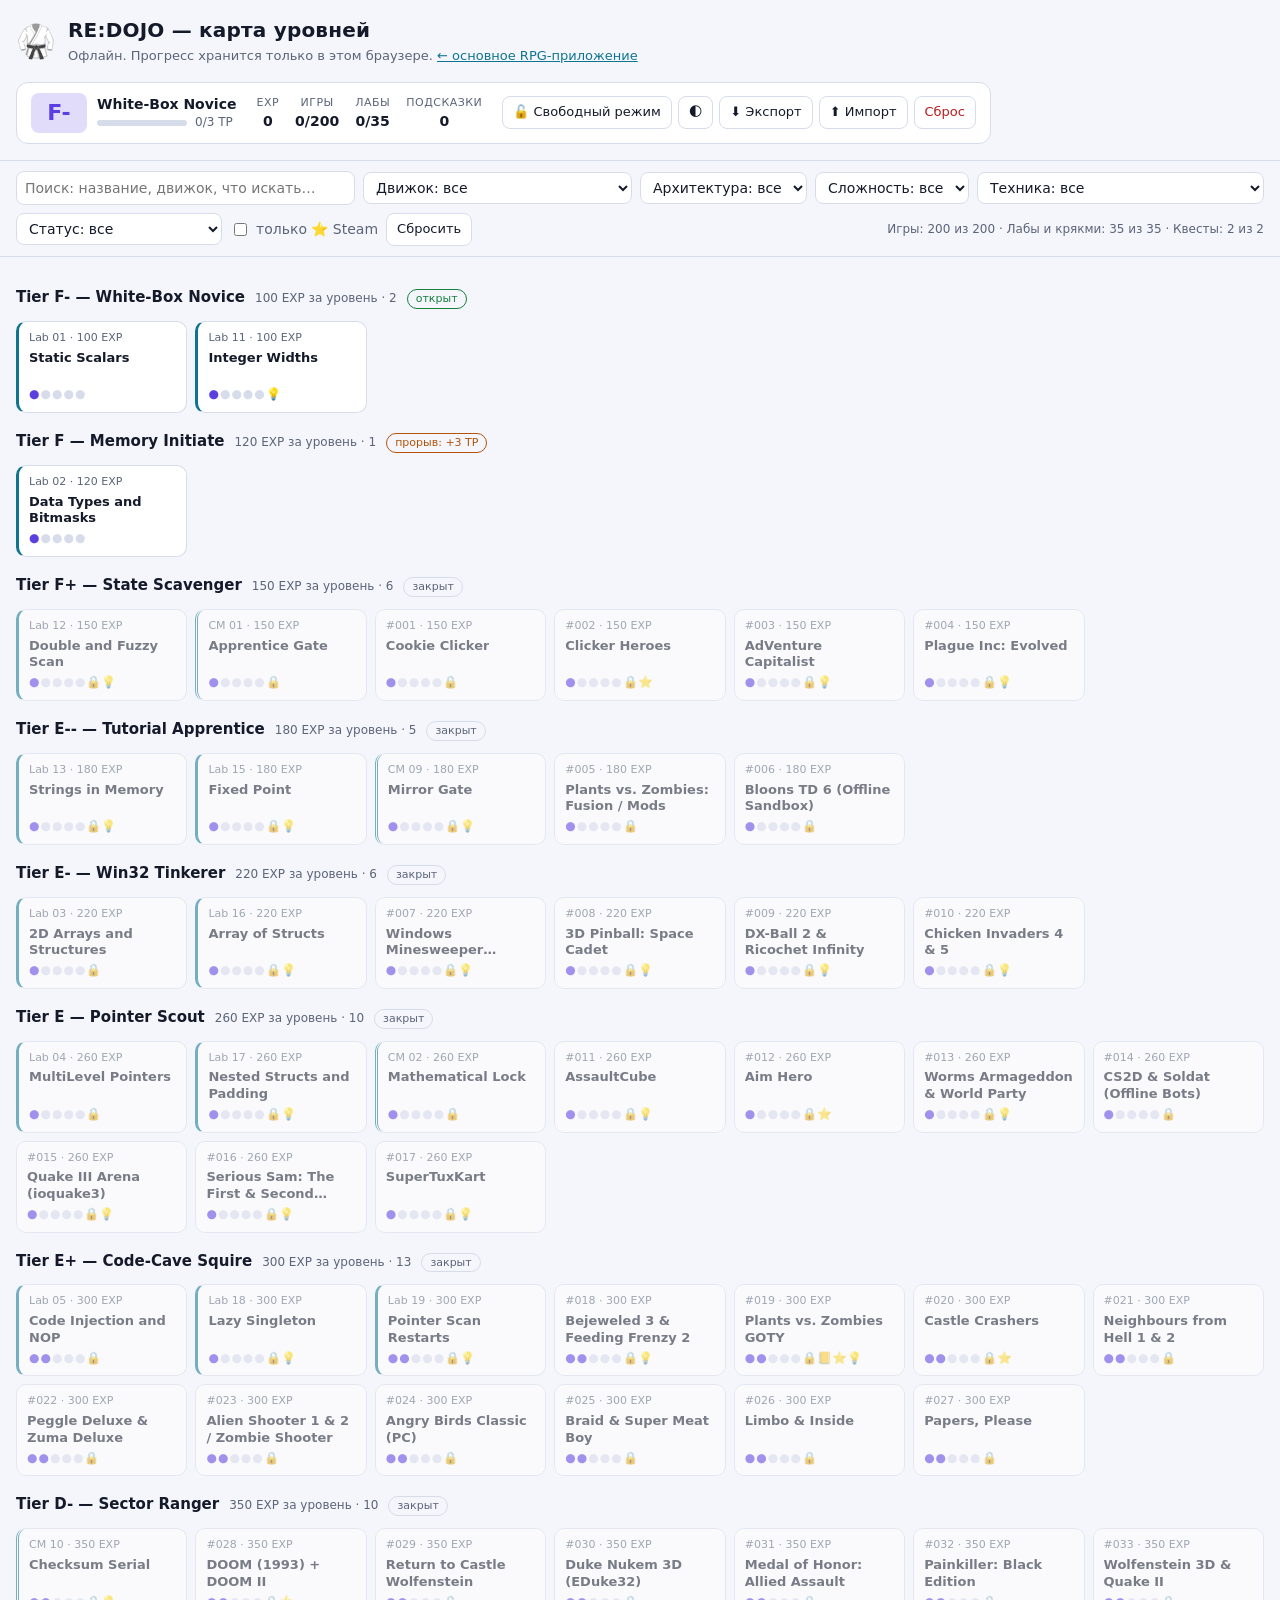
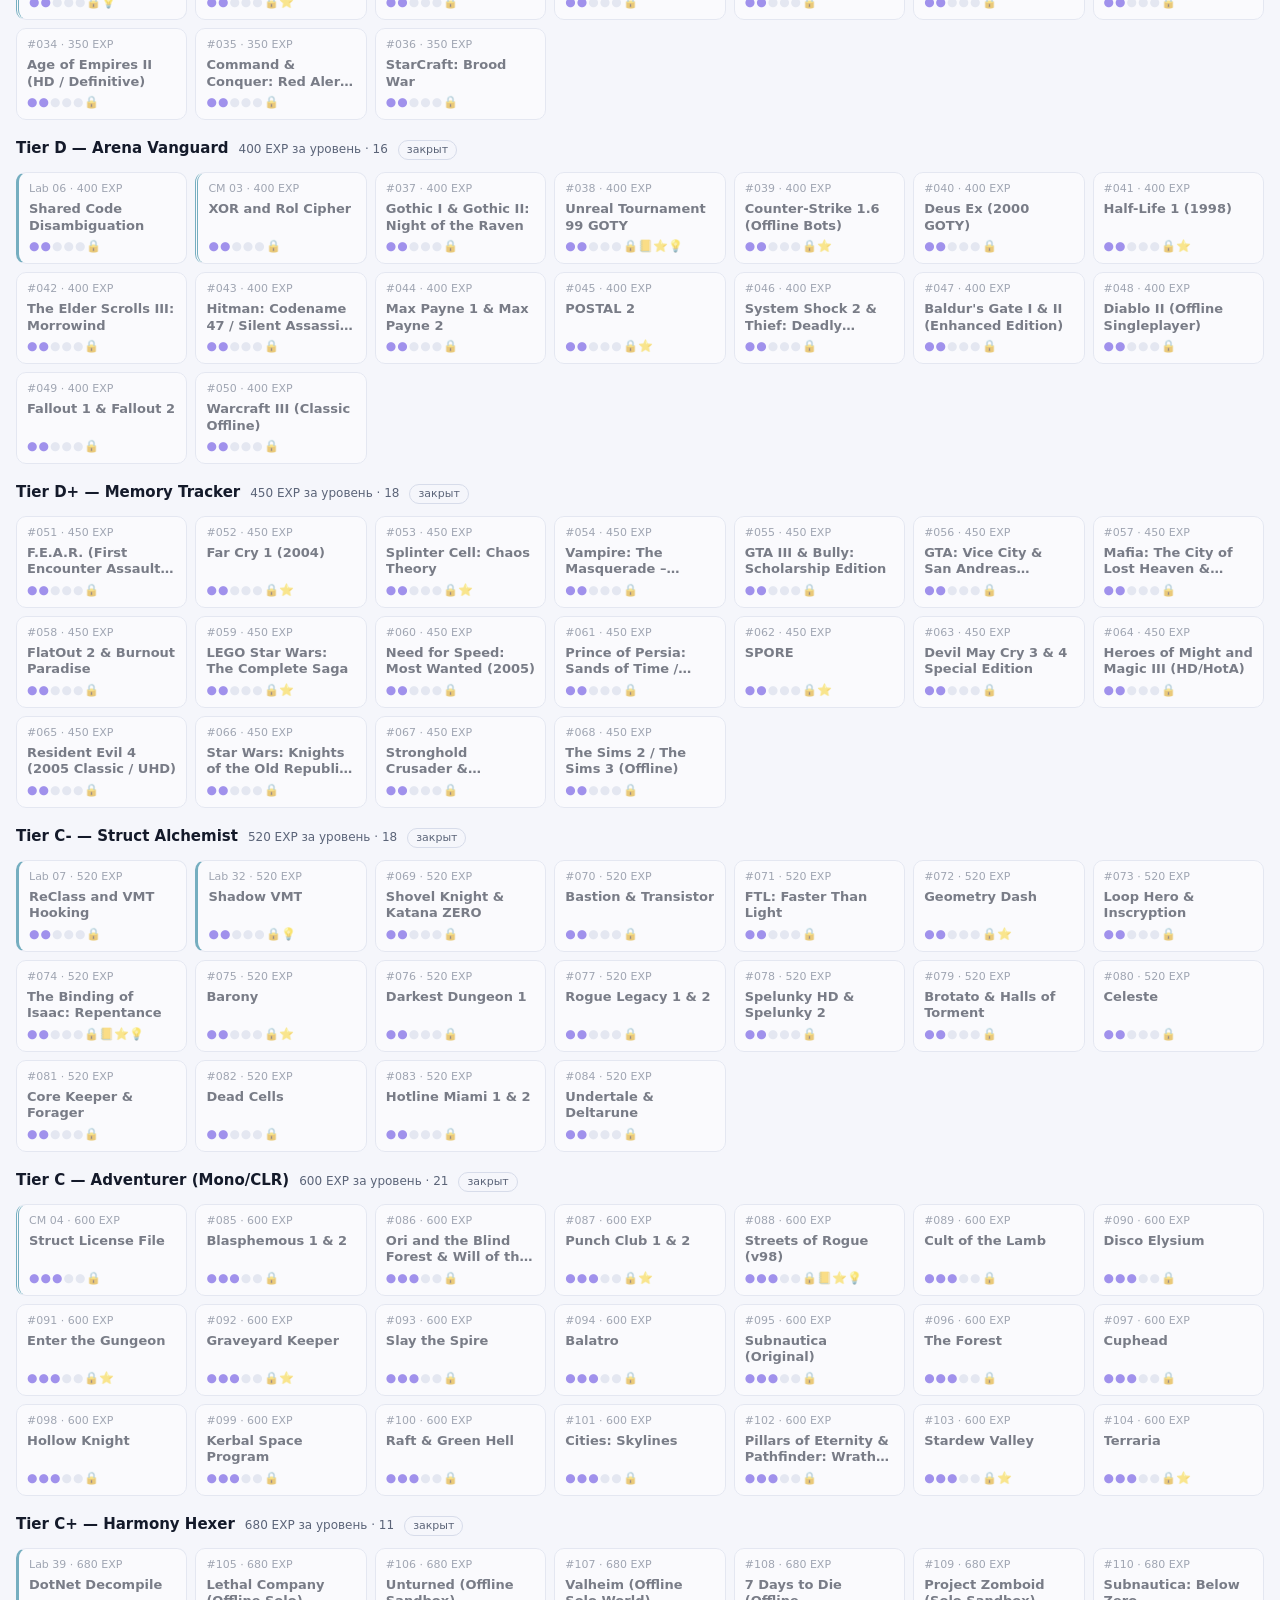
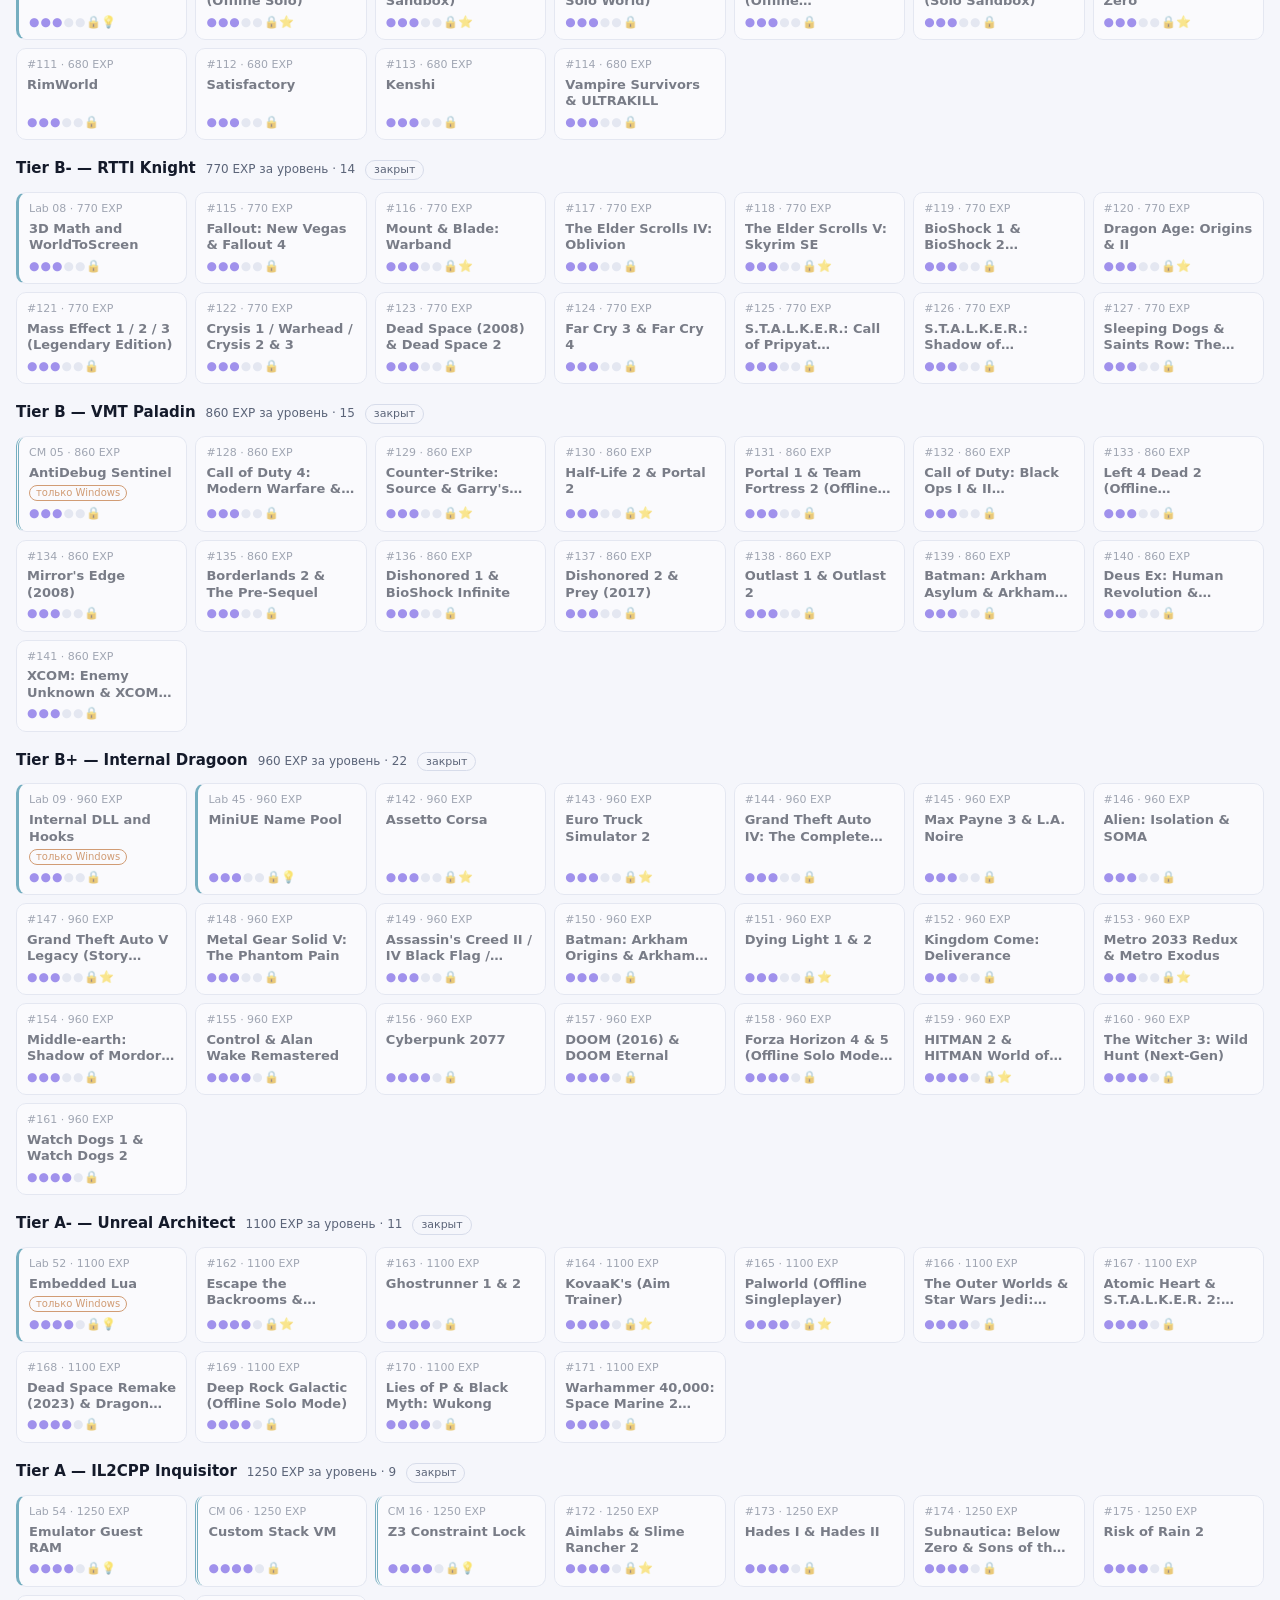
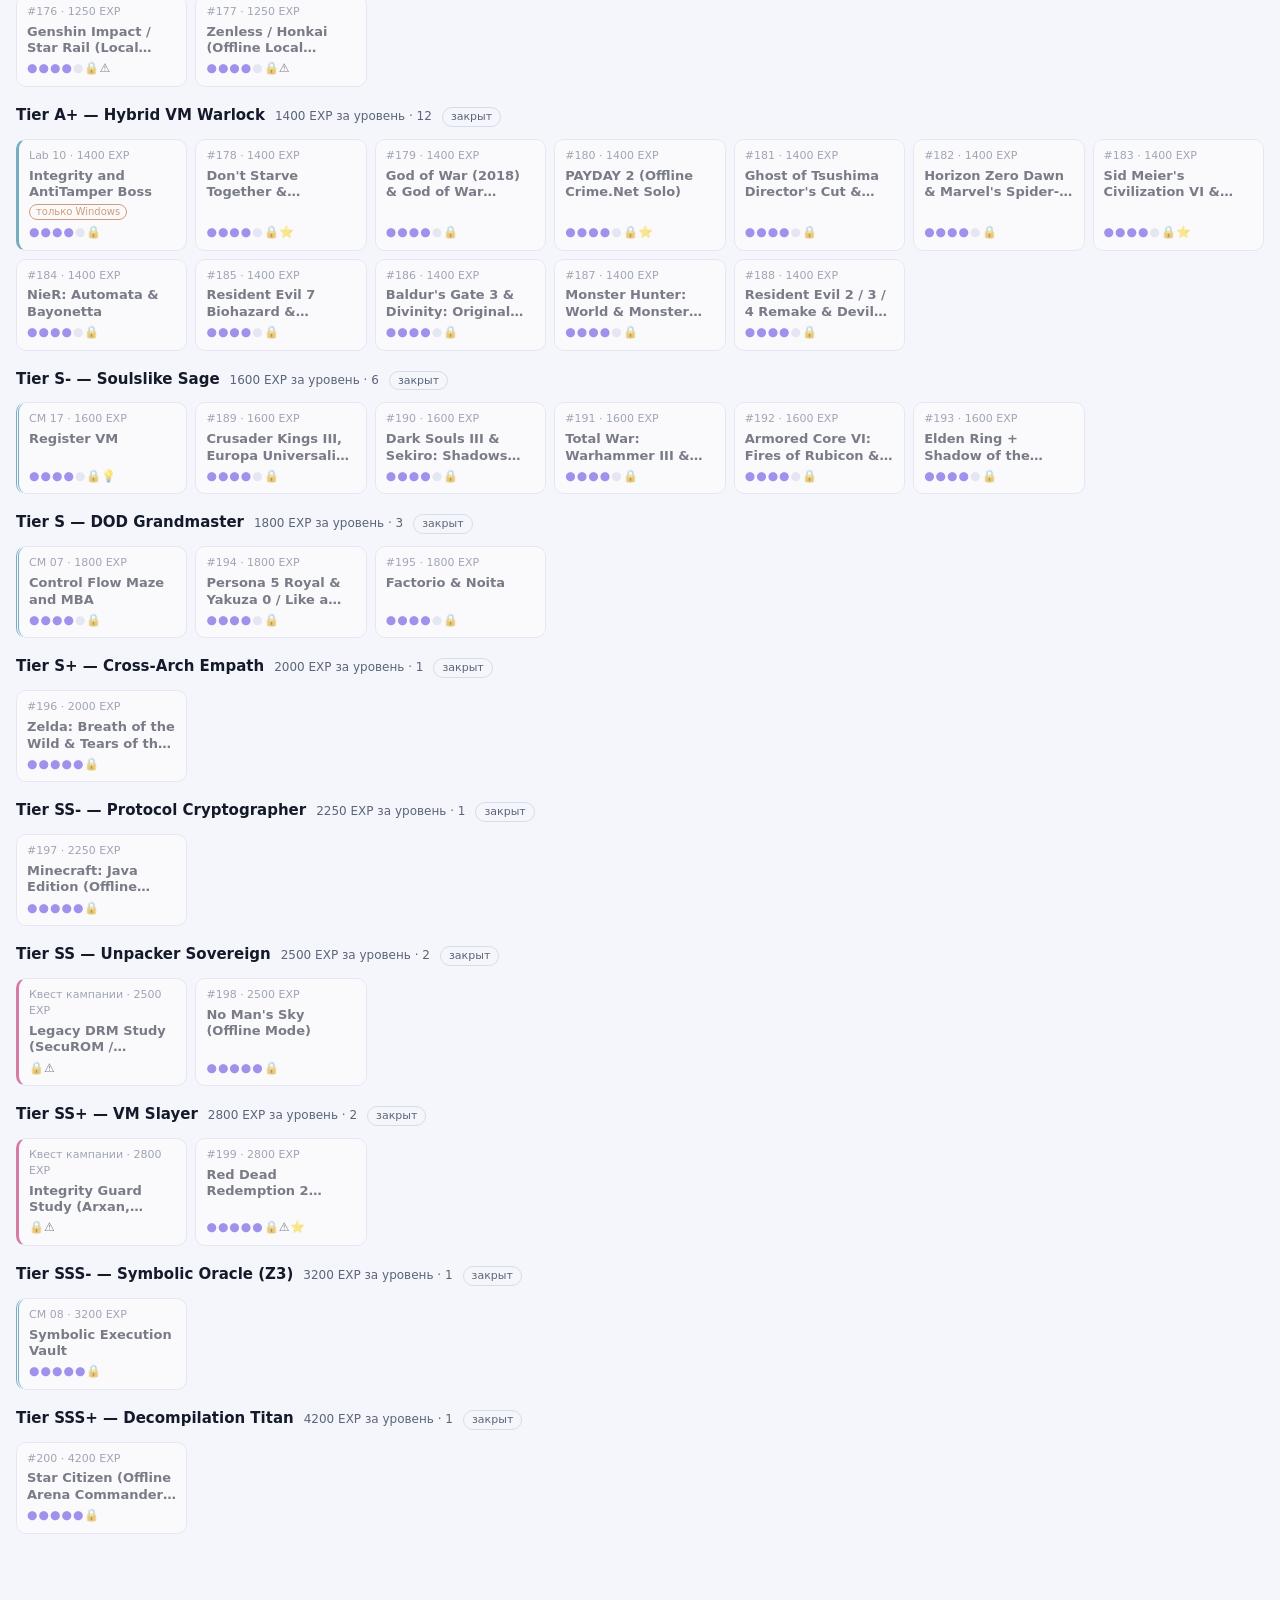
==== commit bd53c9f9: "review(lab54): neutral seal + answer; exact goal; README goal only - Seal: neutral "lab54" + guest l" ====
--- a/docs/dojo-map.html
+++ b/docs/dojo-map.html
@@ -219,7 +219,7 @@
   </div>
 
   <div id="toast" class="toast" role="status" aria-live="polite"></div>
-  <script type="application/json" id="dojo-data">{"schema_version":1,"generated_by":"Tools_and_Scripts/build_games_json.py","sources":["data/top200_popular_games.json","README.md","data/notes_index.json","data/safety_overrides.json","data/labs_index.json","data/hints/*.json"],"source_labels":{"my_notes":"из моих заметок","repo_catalog":"нужна проверка","derived":"нужна проверка","needs_verification":"нужна проверка"},"tiers":[{"code":"F-","max_diff":0.2,"title":"White-Box Novice","exp":100},{"code":"F","max_diff":0.4,"title":"Memory Initiate","exp":120},{"code":"F+","max_diff":0.6,"title":"State Scavenger","exp":150},{"code":"E--","max_diff":1.0,"title":"Tutorial Apprentice","exp":180},{"code":"E-","max_diff":1.4,"title":"Win32 Tinkerer","exp":220},{"code":"E","max_diff":1.8,"title":"Pointer Scout","exp":260},{"code":"E+","max_diff":2.2,"title":"Code-Cave Squire","exp":300},{"code":"D-","max_diff":2.6,"title":"Sector Ranger","exp":350},{"code":"D","max_diff":3.0,"title":"Arena Vanguard","exp":400},{"code":"D+","max_diff":3.4,"title":"Memory Tracker","exp":450},{"code":"C-","max_diff":3.8,"title":"Struct Alchemist","exp":520},{"code":"C","max_diff":4.2,"title":"Adventurer (Mono/CLR)","exp":600},{"code":"C+","max_diff":4.6,"title":"Harmony Hexer","exp":680},{"code":"B-","max_diff":5.0,"title":"RTTI Knight","exp":770},{"code":"B","max_diff":5.4,"title":"VMT Paladin","exp":860},{"code":"B+","max_diff":5.8,"title":"Internal Dragoon","exp":960},{"code":"A-","max_diff":6.2,"title":"Unreal Architect","exp":1100},{"code":"A","max_diff":6.6,"title":"IL2CPP Inquisitor","exp":1250},{"code":"A+","max_diff":7.0,"title":"Hybrid VM Warlock","exp":1400},{"code":"S-","max_diff":7.4,"title":"Soulslike Sage","exp":1600},{"code":"S","max_diff":7.7,"title":"DOD Grandmaster","exp":1800},{"code":"S+","max_diff":8.0,"title":"Cross-Arch Empath","exp":2000},{"code":"SS-","max_diff":8.3,"title":"Protocol Cryptographer","exp":2250},{"code":"SS","max_diff":8.6,"title":"Unpacker Sovereign","exp":2500},{"code":"SS+","max_diff":8.9,"title":"VM Slayer","exp":2800},{"code":"SSS-","max_diff":9.2,"title":"Symbolic Oracle (Z3)","exp":3200},{"code":"SSS","max_diff":9.5,"title":"Ring-0 / VMI Phantom","exp":3600},{"code":"SSS+","max_diff":9.8,"title":"Decompilation Titan","exp":4200},{"code":"SSS++","max_diff":10.0,"title":"Demigod of Silicon","exp":5000}],"labs":[{"id":"lab01","kind":"lab","label":"Lab 01","title":"Static Scalars","tier":"F-","difficulty_raw":0.1,"difficulty":1,"exp":100,"path":"Course_Solutions/Lab01_Static_Scalars/lab01_static_scalars.cpp","prerequisite_text":"Zero Experience","concept":"Exact 4-Byte integer scanning (`HP`, `Gold`, `Arrows`) & freezing memory","prerequisites":{"labs":[],"games":[],"source":"derived"},"notes":[{"path":"Course_Solutions/Lab01_Static_Scalars/lab01_static_scalars.cpp","kind":"lab_source"},{"path":"Game_Hacking/Dojo_Labs_Reference.CT","kind":"cheat_table"}],"hints":[],"hints_status":"pending","safety":{"restricted":false},"check":"quest","platform":{"windows_only":false,"msvc_only":false,"needs_unity":false,"needs_dotnet":false}},{"id":"lab11","kind":"lab","label":"Lab 11","title":"Integer Widths","tier":"F-","difficulty_raw":0.3,"difficulty":1,"exp":100,"path":"Course_Solutions/Lab11_Integer_Widths/lab11_integer_widths.cpp","prerequisite_text":"Exact value scans","concept":"Choosing the scan and write width; signed and unsigned overflow","prerequisites":{"labs":["lab01"],"games":[],"source":"derived"},"notes":[{"path":"Course_Solutions/Lab11_Integer_Widths/lab11_integer_widths.cpp","kind":"lab_source"},{"path":"Course_Solutions/Lab11_Integer_Widths/lab11_core.hpp","kind":"lab_source"}],"hints":[{"level":1,"kind":"nudge","text":"Не все числа здесь 4-байтовые. Посмотри на каждое требование хранилища: какое значение не поместится в 4 байта, а какое выглядит как предел маленького типа? Под каждое выбирай свою ширину скана и записи.","source":"my_notes","refs":["Course_Solutions/Lab11_Integer_Widths/lab11_integer_widths.cpp"]},{"level":2,"kind":"concept","text":"Беззнаковое число при вычитании из нуля становится максимумом своего типа, а знаковый байт после 127 уходит в минус — так две цели достижимы прямо в игре. Золото 4-байтовый скан найдёт (пока оно маленькое), но 5 млрд в 4 байта не запишешь.","source":"my_notes","refs":["Course_Solutions/Lab11_Integer_Widths/lab11_core.hpp"]},{"level":3,"kind":"near_spoiler","text":"В lab11_core.hpp: morale — int8_t на +0x00, potions — uint8_t на +0x01, arrows — uint16_t на +0x02, gold — int64_t на +0x08. Пиши каждое поле своей шириной: 4-байтовая запись в morale заденет potions и arrows, а зелий должно остаться не больше 3.","source":"my_notes","refs":["Course_Solutions/Lab11_Integer_Widths/lab11_core.hpp"]}],"hints_status":"draft","safety":{"restricted":false},"check":"selftest","platform":{"windows_only":false,"msvc_only":false,"needs_unity":false,"needs_dotnet":false},"hints_batch":"labs_01.json"},{"id":"lab02","kind":"lab","label":"Lab 02","title":"Data Types and Bitmasks","tier":"F","difficulty_raw":0.5,"difficulty":1,"exp":120,"path":"Course_Solutions/Lab02_Data_Types_and_Bitmasks/lab02_datatypes_bitmasks.cpp","prerequisite_text":"Exact value scans","concept":"IEEE-754 `Float` mana, `Int16` durability, & 8-bit status Bitmask (`0x80`)","prerequisites":{"labs":["lab01"],"games":[],"source":"derived"},"notes":[{"path":"Course_Solutions/Lab02_Data_Types_and_Bitmasks/lab02_datatypes_bitmasks.cpp","kind":"lab_source"}],"hints":[],"hints_status":"pending","safety":{"restricted":false},"check":"quest","platform":{"windows_only":false,"msvc_only":false,"needs_unity":false,"needs_dotnet":false}},{"id":"lab12","kind":"lab","label":"Lab 12","title":"Double and Fuzzy Scan","tier":"F+","difficulty_raw":0.6,"difficulty":1,"exp":150,"path":"Course_Solutions/Lab12_Double_and_Fuzzy_Scan/lab12_double_fuzzy.cpp","prerequisite_text":"Float & Int16 scans","concept":"Values you cannot scan exactly because the screen rounds them; 8-byte and 4-byte floating point","prerequisites":{"labs":["lab02"],"games":[],"source":"derived"},"notes":[{"path":"Course_Solutions/Lab12_Double_and_Fuzzy_Scan/lab12_double_fuzzy.cpp","kind":"lab_source"},{"path":"Course_Solutions/Lab12_Double_and_Fuzzy_Scan/lab12_core.hpp","kind":"lab_source"}],"hints":[{"level":1,"kind":"nudge","text":"Число на экране округлено, поэтому точный скан по нему ничего не найдёт. Начни с «Unknown initial value», а дальше отсеивай по тому, как значение меняется после твоих действий.","source":"my_notes","refs":["Course_Solutions/Lab12_Double_and_Fuzzy_Scan/lab12_double_fuzzy.cpp"]},{"level":2,"kind":"concept","text":"Эссенция и чистота — разные типы с плавающей точкой: одна занимает 8 байт, другая 4. Сканируй и пиши каждую своим типом. Значение, записанное не тем типом, испортит соседние байты или окажется крошечным числом.","source":"my_notes","refs":["Course_Solutions/Lab12_Double_and_Fuzzy_Scan/lab12_core.hpp"]},{"level":3,"kind":"near_spoiler","text":"В lab12_core.hpp: essence — double на +0x00, catalystPurity — float на +0x08. Фильтр в игре упирается в kPurityCap, а камню нужны ровно 1000000 эссенции и чистота ровно 1.0 (100 %), так что обе величины ставь правкой памяти.","source":"my_notes","refs":["Course_Solutions/Lab12_Double_and_Fuzzy_Scan/lab12_core.hpp"]}],"hints_status":"draft","safety":{"restricted":false},"check":"selftest","platform":{"windows_only":false,"msvc_only":false,"needs_unity":false,"needs_dotnet":false},"hints_batch":"labs_01.json"},{"id":"cm01","kind":"crackme","label":"CM 01","title":"Apprentice Gate","tier":"F+","difficulty_raw":0.7,"difficulty":1,"exp":150,"path":"Crackmes_and_CTF/01_Apprentice_Gate/crackme01_strings.cpp","prerequisite_text":"Basic terminal I/O","concept":"`.rdata` plaintext strings vs runtime Stack Strings in Ghidra/x64dbg","prerequisites":{"labs":[],"games":[],"source":"derived"},"notes":[{"path":"Crackmes_and_CTF/01_Apprentice_Gate/crackme01_strings.cpp","kind":"lab_source"}],"hints":[],"hints_status":"pending","safety":{"restricted":false},"check":"flag","platform":{"windows_only":false,"msvc_only":false,"needs_unity":false,"needs_dotnet":false}},{"id":"lab13","kind":"lab","label":"Lab 13","title":"Strings in Memory","tier":"E--","difficulty_raw":0.8,"difficulty":1,"exp":180,"path":"Course_Solutions/Lab13_Strings_in_Memory/lab13_strings.cpp","prerequisite_text":"Fuzzy scans","concept":"Text in memory in more than one encoding and layout","prerequisites":{"labs":["lab12"],"games":[],"source":"derived"},"notes":[{"path":"Course_Solutions/Lab13_Strings_in_Memory/lab13_strings.cpp","kind":"lab_source"},{"path":"Course_Solutions/Lab13_Strings_in_Memory/lab13_core.hpp","kind":"lab_source"}],"hints":[{"level":1,"kind":"nudge","text":"Имя героя хранится не однобайтовыми буквами. Если скан строки по видимому имени ничего не находит, подумай, какой кодировкой Windows-программы часто хранят текст, и включи её в поиске.","source":"my_notes","refs":["Course_Solutions/Lab13_Strings_in_Memory/lab13_strings.cpp"]},{"level":2,"kind":"concept","text":"Перед буквами тега лежит отдельный байт длины, и игра читает ровно столько букв, сколько в нём записано. Поменять только буквы мало: нужно поменять и длину, не затерев её самими буквами.","source":"my_notes","refs":["Course_Solutions/Lab13_Strings_in_Memory/lab13_strings.cpp"]},{"level":3,"kind":"near_spoiler","text":"В lab13_core.hpp: heroName — char16_t[16] на +0x00 (UTF-16LE, с нулём в конце), tagLength — байт на +0x20, guildTag — ASCII на +0x21. Имя целиком помещается в буфер, ограничение 8 букв есть только в меню.","source":"my_notes","refs":["Course_Solutions/Lab13_Strings_in_Memory/lab13_core.hpp"]}],"hints_status":"draft","safety":{"restricted":false},"check":"selftest","platform":{"windows_only":false,"msvc_only":false,"needs_unity":false,"needs_dotnet":false},"hints_batch":"labs_01.json"},{"id":"cm09","kind":"crackme","label":"CM 09","title":"Mirror Gate","tier":"E--","difficulty_raw":0.9,"difficulty":1,"exp":180,"path":"Crackmes_and_CTF/09_Mirror_Gate/crackme09_mirror.cpp","prerequisite_text":"String recovery","concept":"Password stored after a reversible transform (mirror + byte shift); invert the compare loop","prerequisites":{"labs":["cm01"],"games":[],"source":"derived"},"notes":[{"path":"Crackmes_and_CTF/09_Mirror_Gate/crackme09_mirror.cpp","kind":"lab_source"}],"hints":[{"level":1,"kind":"nudge","text":"Строки с паролем в бинаре нет. Найди место, где ввод сравнивается с массивом байтов, и посмотри, что с вводом делают до сравнения.","source":"my_notes","refs":["Crackmes_and_CTF/09_Mirror_Gate/crackme09_mirror.cpp"]},{"level":2,"kind":"concept","text":"Цикл берёт символы ввода не по порядку, а с противоположного конца, и к каждому прибавляет одно и то же число. Обе операции обратимы: примени обратные в обратном порядке.","source":"my_notes","refs":["Crackmes_and_CTF/09_Mirror_Gate/crackme09_mirror.cpp"]},{"level":3,"kind":"near_spoiler","text":"В crackme09_mirror.cpp массив kEncoded из 13 байт сравнивается с input[n - 1 - i] + kShift. Вычти kShift из каждого байта и разверни результат — получится пароль.","source":"my_notes","refs":["Crackmes_and_CTF/09_Mirror_Gate/crackme09_mirror.cpp"]}],"hints_status":"draft","safety":{"restricted":false},"check":"flag","platform":{"windows_only":false,"msvc_only":false,"needs_unity":false,"needs_dotnet":false},"hints_batch":"labs_01.json"},{"id":"lab15","kind":"lab","label":"Lab 15","title":"Fixed Point","tier":"E--","difficulty_raw":1.1,"difficulty":1,"exp":180,"path":"Course_Solutions/Lab15_Fixed_Point/lab15_fixed_point.cpp","prerequisite_text":"Fuzzy scans","concept":"Fractions stored without floating point","prerequisites":{"labs":["lab12"],"games":[],"source":"derived"},"notes":[{"path":"Course_Solutions/Lab15_Fixed_Point/lab15_fixed_point.cpp","kind":"lab_source"},{"path":"Course_Solutions/Lab15_Fixed_Point/lab15_core.hpp","kind":"lab_source"}],"hints":[{"level":1,"kind":"nudge","text":"На экране дробные числа, но скан Float их не находит. Значит, дробь хранится не во float. Попробуй найти топливо как обычное 4-байтовое целое через «Unknown initial value» и «Increased / Decreased».","source":"my_notes","refs":["Course_Solutions/Lab15_Fixed_Point/lab15_fixed_point.cpp"]},{"level":2,"kind":"concept","text":"Это фиксированная точка 16.16: младшие 16 бит — дробная часть, сырое значение = число на экране × 65536. Посчитай сырое целое для текущего топлива и проверь находку точным сканом.","source":"my_notes","refs":["Course_Solutions/Lab15_Fixed_Point/lab15_core.hpp"]},{"level":3,"kind":"near_spoiler","text":"В lab15_core.hpp: fuel — int32 на +0x00, thrust — int32 на +0x04, оба 16.16. Для прыжка нужны точные сырые значения: 1000 × 65536 для топлива и 3.25 × 65536 для тяги. Пиши их как 4 Bytes, а не как Float.","source":"my_notes","refs":["Course_Solutions/Lab15_Fixed_Point/lab15_core.hpp"]}],"hints_status":"draft","safety":{"restricted":false},"check":"selftest","platform":{"windows_only":false,"msvc_only":false,"needs_unity":false,"needs_dotnet":false},"hints_batch":"labs_01.json"},{"id":"lab03","kind":"lab","label":"Lab 03","title":"2D Arrays and Structures","tier":"E-","difficulty_raw":1.3,"difficulty":1,"exp":220,"path":"Course_Solutions/Lab03_2D_Arrays_and_Structures/lab03_grid_minesweeper.cpp","prerequisite_text":"Byte inspection","concept":"Contiguous C structs & revealing a hidden 6x 6 trap grid in Hex View","prerequisites":{"labs":["lab02"],"games":[],"source":"derived"},"notes":[{"path":"Course_Solutions/Lab03_2D_Arrays_and_Structures/lab03_grid_minesweeper.cpp","kind":"lab_source"}],"hints":[],"hints_status":"pending","safety":{"restricted":false},"check":"quest","platform":{"windows_only":false,"msvc_only":false,"needs_unity":false,"needs_dotnet":false}},{"id":"lab16","kind":"lab","label":"Lab 16","title":"Array of Structs","tier":"E-","difficulty_raw":1.4,"difficulty":1,"exp":220,"path":"Course_Solutions/Lab16_Array_of_Structs/lab16_array_of_structs.cpp","prerequisite_text":"Struct offsets","concept":"The same field in every element of an entity array","prerequisites":{"labs":["lab03"],"games":[],"source":"derived"},"notes":[{"path":"Course_Solutions/Lab16_Array_of_Structs/lab16_array_of_structs.cpp","kind":"lab_source"},{"path":"Course_Solutions/Lab16_Array_of_Structs/lab16_core.hpp","kind":"lab_source"}],"hints":[{"level":1,"kind":"nudge","text":"Найди HP одного бойца точным сканом, а потом HP следующего. Разница между их адресами — размер одной структуры. Дальше все бойцы находятся арифметикой, без новых сканов.","source":"my_notes","refs":["Course_Solutions/Lab16_Array_of_Structs/lab16_array_of_structs.cpp"]},{"level":2,"kind":"concept","text":"У каждого бойца одни и те же поля в одном порядке. Кроме HP, в структуре есть поле состояния: павший боец отличается от живого битом в нём, а не только нулевым HP.","source":"my_notes","refs":["Course_Solutions/Lab16_Array_of_Structs/lab16_array_of_structs.cpp"]},{"level":3,"kind":"near_spoiler","text":"В lab16_core.hpp: sizeof(Unit) == 0x18 — это шаг. HP — на +0x04 каждого элемента, flags — на +0x14, бит 0 — «жив». Павший боец — элемент 5: ему нужны и HP, и этот бит.","source":"my_notes","refs":["Course_Solutions/Lab16_Array_of_Structs/lab16_core.hpp"]}],"hints_status":"draft","safety":{"restricted":false},"check":"selftest","platform":{"windows_only":false,"msvc_only":false,"needs_unity":false,"needs_dotnet":false},"hints_batch":"labs_01.json"},{"id":"lab17","kind":"lab","label":"Lab 17","title":"Nested Structs and Padding","tier":"E","difficulty_raw":1.6,"difficulty":1,"exp":260,"path":"Course_Solutions/Lab17_Nested_Structs_and_Padding/lab17_nested_padding.cpp","prerequisite_text":"Array stride","concept":"The real field offsets of nested objects","prerequisites":{"labs":["lab16"],"games":[],"source":"derived"},"notes":[{"path":"Course_Solutions/Lab17_Nested_Structs_and_Padding/lab17_nested_padding.cpp","kind":"lab_source"},{"path":"Course_Solutions/Lab17_Nested_Structs_and_Padding/lab17_core.hpp","kind":"lab_source"}],"hints":[{"level":1,"kind":"nudge","text":"Открой объект героя в Structure Dissect (или ReClass.NET) и не считай смещения в уме: компилятор вставляет пустые байты между полями разного размера.","source":"my_notes","refs":["Course_Solutions/Lab17_Nested_Structs_and_Padding/lab17_nested_padding.cpp"]},{"level":2,"kind":"concept","text":"Поле выравнивается по своему размеру: double — по 8, uint16 — по 2. Поэтому вложенная структура с double сама начинается с границы 8. Только у упакованной структуры пустых байтов нет, и её поле может стоять на нечётном адресе.","source":"my_notes","refs":["Course_Solutions/Lab17_Nested_Structs_and_Padding/lab17_core.hpp"]},{"level":3,"kind":"near_spoiler","text":"В lab17_core.hpp смещения внутри g_Hero: crit (double) — +0x18, durability (uint16) — +0x22, goldValue упакованной добычи (uint32) — +0x29. Их закрепляют static_assert.","source":"my_notes","refs":["Course_Solutions/Lab17_Nested_Structs_and_Padding/lab17_core.hpp"]}],"hints_status":"draft","safety":{"restricted":false},"check":"selftest","platform":{"windows_only":false,"msvc_only":false,"needs_unity":false,"needs_dotnet":false},"hints_batch":"labs_01.json"},{"id":"lab04","kind":"lab","label":"Lab 04","title":"MultiLevel Pointers","tier":"E","difficulty_raw":1.8,"difficulty":1,"exp":260,"path":"Course_Solutions/Lab04_MultiLevel_Pointers/lab04_pointer_chains.cpp","prerequisite_text":"Struct offsets","concept":"Dynamic Heap reallocation (`new`/`delete`) & 3-level Pointer Chains","prerequisites":{"labs":["lab03"],"games":[],"source":"derived"},"notes":[{"path":"Course_Solutions/Lab04_MultiLevel_Pointers/lab04_pointer_chains.cpp","kind":"lab_source"},{"path":"Game_Hacking/Dojo_Labs_Reference.CT","kind":"cheat_table"}],"hints":[],"hints_status":"pending","safety":{"restricted":false},"check":"quest","platform":{"windows_only":false,"msvc_only":false,"needs_unity":false,"needs_dotnet":false}},{"id":"cm02","kind":"crackme","label":"CM 02","title":"Mathematical Lock","tier":"E","difficulty_raw":1.9,"difficulty":1,"exp":260,"path":"Crackmes_and_CTF/02_Mathematical_Lock/crackme02_serial_math.cpp","prerequisite_text":"Assembly jumps","concept":"Reversing `AAAA-BBBB-CCCC` arithmetic & writing a Python Keygen","prerequisites":{"labs":["cm01"],"games":[],"source":"derived"},"notes":[{"path":"Crackmes_and_CTF/02_Mathematical_Lock/crackme02_serial_math.cpp","kind":"lab_source"}],"hints":[],"hints_status":"pending","safety":{"restricted":false},"check":"flag","platform":{"windows_only":false,"msvc_only":false,"needs_unity":false,"needs_dotnet":false}},{"id":"lab18","kind":"lab","label":"Lab 18","title":"Lazy Singleton","tier":"E+","difficulty_raw":2.0,"difficulty":1,"exp":300,"path":"Course_Solutions/Lab18_Lazy_Singleton/lab18_lazy_singleton.cpp","prerequisite_text":"Pointer chains","concept":"A manager pointer that stays empty until first use","prerequisites":{"labs":["lab04"],"games":[],"source":"derived"},"notes":[{"path":"Course_Solutions/Lab18_Lazy_Singleton/lab18_lazy_singleton.cpp","kind":"lab_source"},{"path":"Course_Solutions/Lab18_Lazy_Singleton/lab18_core.hpp","kind":"lab_source"}],"hints":[{"level":1,"kind":"nudge","text":"Статический указатель на менеджер существует с самого запуска, но пока ты ни разу не зашёл в подземелье, в нём ноль. Сначала дай игре создать объекты, потом ищи.","source":"my_notes","refs":["Course_Solutions/Lab18_Lazy_Singleton/lab18_lazy_singleton.cpp"]},{"level":2,"kind":"concept","text":"Найди самоцветы точным сканом, затем «что обращается к этому адресу»: получишь смещение внутри инвентаря и адрес самого инвентаря. Дальше ищи, кто хранит указатель на инвентарь, и так вверх до статического указателя.","source":"my_notes","refs":["Course_Solutions/Lab18_Lazy_Singleton/lab18_lazy_singleton.cpp"]},{"level":3,"kind":"near_spoiler","text":"В lab18_core.hpp цепочка такая: [g_pGameManager] +0x08 -> Player, Player +0x08 -> Inventory, Inventory +0x10 = gems (int32). Пиши 99999 только после первого входа в подземелье.","source":"my_notes","refs":["Course_Solutions/Lab18_Lazy_Singleton/lab18_core.hpp"]}],"hints_status":"draft","safety":{"restricted":false},"check":"selftest","platform":{"windows_only":false,"msvc_only":false,"needs_unity":false,"needs_dotnet":false},"hints_batch":"labs_01.json"},{"id":"lab19","kind":"lab","label":"Lab 19","title":"Pointer Scan Restarts","tier":"E+","difficulty_raw":2.1,"difficulty":2,"exp":300,"path":"Course_Solutions/Lab19_Pointer_Scan_Restarts/lab19_pointer_scan.cpp","prerequisite_text":"Lazy singleton","concept":"Pointer scan, restart and rescan until only a path that survives restarts is left","prerequisites":{"labs":["lab18"],"games":[],"source":"derived"},"notes":[{"path":"Course_Solutions/Lab19_Pointer_Scan_Restarts/lab19_pointer_scan.cpp","kind":"lab_source"},{"path":"Course_Solutions/Lab19_Pointer_Scan_Restarts/lab19_core.hpp","kind":"lab_source"}],"hints":[{"level":1,"kind":"nudge","text":"Адрес золота меняется при каждом запуске, так что сохранённый адрес бесполезен. Сделай сканирование указателей на золото, перезапусти программу, найди золото заново и отсей список указателей по новому адресу.","source":"my_notes","refs":["Course_Solutions/Lab19_Pointer_Scan_Restarts/lab19_pointer_scan.cpp"]},{"level":2,"kind":"concept","text":"Два пути выглядят правильными: у одного существа золото каждый ход копирует золото героя, а ещё есть свежая копия самого героя. Число на экране совпадёт, но это другие адреса — после перезапуска такие пути проверку не пройдут. Оставляй только пути, пережившие несколько перезапусков.","source":"my_notes","refs":["Course_Solutions/Lab19_Pointer_Scan_Restarts/lab19_core.hpp"]},{"level":3,"kind":"near_spoiler","text":"В lab19_core.hpp стабильный путь такой: g_World +0x18 -> Registry, +0x08 -> list, +0x18 (элемент 3) -> герой, +0x2C = gold. Ловушки: lastSpawned на +0x10 и heroSnapshot на +0x20.","source":"my_notes","refs":["Course_Solutions/Lab19_Pointer_Scan_Restarts/lab19_core.hpp"]}],"hints_status":"draft","safety":{"restricted":false},"check":"checker","platform":{"windows_only":false,"msvc_only":false,"needs_unity":false,"needs_dotnet":false},"hints_batch":"labs_01.json"},{"id":"lab05","kind":"lab","label":"Lab 05","title":"Code Injection and NOP","tier":"E+","difficulty_raw":2.3,"difficulty":2,"exp":300,"path":"Course_Solutions/Lab05_Code_Injection_and_NOP/lab05_code_injection.cpp","prerequisite_text":"Heap pointers","concept":"Hardware Breakpoints (\"What writes\"), `NOP` (`0x90`), & Auto Assembler `alloc`","prerequisites":{"labs":["lab04"],"games":[],"source":"derived"},"notes":[{"path":"Course_Solutions/Lab05_Code_Injection_and_NOP/lab05_code_injection.cpp","kind":"lab_source"},{"path":"Game_Hacking/Dojo_Labs_Reference.CT","kind":"cheat_table"}],"hints":[],"hints_status":"pending","safety":{"restricted":false},"check":"quest","platform":{"windows_only":false,"msvc_only":false,"needs_unity":false,"needs_dotnet":false}},{"id":"cm10","kind":"crackme","label":"CM 10","title":"Checksum Serial","tier":"D-","difficulty_raw":2.6,"difficulty":2,"exp":350,"path":"Crackmes_and_CTF/10_Checksum_Serial/crackme10_checksum_serial.cpp","prerequisite_text":"Python keygen","concept":"Rule-based serial with a per-run challenge block: reverse the rules, write a key generator","prerequisites":{"labs":["cm02"],"games":[],"source":"derived"},"notes":[{"path":"Crackmes_and_CTF/10_Checksum_Serial/crackme10_checksum_serial.cpp","kind":"lab_source"}],"hints":[{"level":1,"kind":"nudge","text":"Здесь нет одного правильного серийника, с которым сравнивают ввод, а второй блок каждый раз новый. Найди все проверки, которые получают разобранные цифры и возвращают да/нет, — каждая из них отдельное правило.","source":"my_notes","refs":["Crackmes_and_CTF/10_Checksum_Serial/crackme10_checksum_serial.cpp"]},{"level":2,"kind":"concept","text":"Одно правило проходит по цифрам справа налево и удваивает каждую вторую — это алгоритм Луна, контрольная цифра. Остальные связывают блоки: второй блок должен совпасть с вызовом, у первого задана сумма цифр, третий вычисляется из первых двух.","source":"my_notes","refs":["Crackmes_and_CTF/10_Checksum_Serial/crackme10_checksum_serial.cpp"]},{"level":3,"kind":"near_spoiler","text":"В crackme10_checksum_serial.cpp: блок B = вызов, сумма цифр блока A = 20, блок C = (A * 7 + B * 3 + 1234) % 10000, последняя цифра — контрольная по Луну над 13 цифрами. Кейген: выбери A, возьми B из вызова, вычисли C и контрольную цифру.","source":"my_notes","refs":["Crackmes_and_CTF/10_Checksum_Serial/crackme10_checksum_serial.cpp"]}],"hints_status":"draft","safety":{"restricted":false},"check":"flag","platform":{"windows_only":false,"msvc_only":false,"needs_unity":false,"needs_dotnet":false},"hints_batch":"labs_01.json"},{"id":"lab06","kind":"lab","label":"Lab 06","title":"Shared Code Disambiguation","tier":"D","difficulty_raw":3.0,"difficulty":2,"exp":400,"path":"Course_Solutions/Lab06_Shared_Code_Disambiguation/lab06_shared_code.cpp","prerequisite_text":"Auto Assembler","concept":"Shared Engine Code: Filtering `victim->factionId` (`[rcx+08]`) for 1-Hit Kill","prerequisites":{"labs":["lab05"],"games":[],"source":"derived"},"notes":[{"path":"Course_Solutions/Lab06_Shared_Code_Disambiguation/lab06_shared_code.cpp","kind":"lab_source"},{"path":"Game_Hacking/Dojo_Labs_Reference.CT","kind":"cheat_table"}],"hints":[],"hints_status":"pending","safety":{"restricted":false},"check":"quest","platform":{"windows_only":false,"msvc_only":false,"needs_unity":false,"needs_dotnet":false}},{"id":"cm03","kind":"crackme","label":"CM 03","title":"XOR and Rol Cipher","tier":"D","difficulty_raw":3.1,"difficulty":2,"exp":400,"path":"Crackmes_and_CTF/03_XOR_and_Rol_Cipher/crackme03_xor_rol.cpp","prerequisite_text":"Decompiler math","concept":"Bitwise rotation (`ROL8`/`ROR8`) + index-dependent `XOR` cipher inversion","prerequisites":{"labs":["cm02"],"games":[],"source":"derived"},"notes":[{"path":"Crackmes_and_CTF/03_XOR_and_Rol_Cipher/crackme03_xor_rol.cpp","kind":"lab_source"}],"hints":[],"hints_status":"pending","safety":{"restricted":false},"check":"flag","platform":{"windows_only":false,"msvc_only":false,"needs_unity":false,"needs_dotnet":false}},{"id":"lab07","kind":"lab","label":"Lab 07","title":"ReClass and VMT Hooking","tier":"C-","difficulty_raw":3.8,"difficulty":2,"exp":520,"path":"Course_Solutions/Lab07_ReClass_and_VMT_Hooking/lab07_vtable_reclass.cpp","prerequisite_text":"Class pointers","concept":"C++ Polymorphism, ReClass.NET, & hijacking Virtual Method Tables (`vptr`)","prerequisites":{"labs":["lab06"],"games":[],"source":"derived"},"notes":[{"path":"Course_Solutions/Lab07_ReClass_and_VMT_Hooking/lab07_vtable_reclass.cpp","kind":"lab_source"}],"hints":[],"hints_status":"pending","safety":{"restricted":false},"check":"quest","platform":{"windows_only":false,"msvc_only":false,"needs_unity":false,"needs_dotnet":false}},{"id":"lab32","kind":"lab","label":"Lab 32","title":"Shadow VMT","tier":"C-","difficulty_raw":3.9,"difficulty":2,"exp":520,"path":"Course_Solutions/Lab32_Shadow_VMT/lab32_shadow_vmt.cpp","prerequisite_text":"VMT basics","concept":"Changing the behaviour of one object of a class without touching the others","prerequisites":{"labs":["lab07"],"games":[],"source":"derived"},"notes":[{"path":"Course_Solutions/Lab32_Shadow_VMT/lab32_shadow_vmt.cpp","kind":"lab_source"},{"path":"Course_Solutions/Lab32_Shadow_VMT/lab32_core.hpp","kind":"lab_source"}],"hints":[{"level":1,"kind":"nudge","text":"Все три стражника используют одну и ту же таблицу виртуальных методов. Сравни их vptr: если поменять слот в самой таблице, подкупными станут все, и Маршал это заметит.","source":"my_notes","refs":["Course_Solutions/Lab32_Shadow_VMT/lab32_shadow_vmt.cpp"]},{"level":2,"kind":"concept","text":"Сделай Капитану собственную копию таблицы — всех слотов, а не части: выдели память, скопируй таблицу и запиши адрес копии в его vptr. Меняй слот только в копии; нужная функция, которая отвечает true, уже есть у Торговца. Целиком подменить vptr на таблицу Торговца нельзя — Капитан перестанет быть Капитаном.","source":"my_notes","refs":["Course_Solutions/Lab32_Shadow_VMT/lab32_core.hpp"]},{"level":3,"kind":"near_spoiler","text":"В lab32_core.hpp: IsBribable — slot 2 (table +0x10), в таблице 4 слота. Капитан — g_Guards[2], объект +0x20 от начала массива, его vptr на +0x00 объекта. В копии таблицы запиши в +0x10 значение из таблицы g_Merchant по +0x10.","source":"my_notes","refs":["Course_Solutions/Lab32_Shadow_VMT/lab32_core.hpp"]}],"hints_status":"draft","safety":{"restricted":false},"check":"selftest","platform":{"windows_only":false,"msvc_only":false,"needs_unity":false,"needs_dotnet":false},"hints_batch":"labs_01.json"},{"id":"cm04","kind":"crackme","label":"CM 04","title":"Struct License File","tier":"C","difficulty_raw":4.3,"difficulty":3,"exp":600,"path":"Crackmes_and_CTF/04_Struct_License_File/crackme04_binary_license.cpp","prerequisite_text":"Bitwise checksums","concept":"File Format RE: Reversing a packed 24-byte `license.dat` struct (`struct.pack`)","prerequisites":{"labs":["cm03"],"games":[],"source":"derived"},"notes":[{"path":"Crackmes_and_CTF/04_Struct_License_File/crackme04_binary_license.cpp","kind":"lab_source"}],"hints":[],"hints_status":"pending","safety":{"restricted":false},"check":"flag","platform":{"windows_only":false,"msvc_only":false,"needs_unity":false,"needs_dotnet":false}},{"id":"lab39","kind":"lab","label":"Lab 39","title":"DotNet Decompile","tier":"C+","difficulty_raw":4.7,"difficulty":3,"exp":680,"path":"Course_Solutions/Lab39_DotNet_Decompile/game/Program.cs","prerequisite_text":"Classes and method tables","concept":"Own .NET 8 game: decompile with dnSpyEx / ILSpy, read how the passphrase is forged, reproduce it","prerequisites":{"labs":["lab07"],"games":[],"source":"derived"},"notes":[{"path":"Course_Solutions/Lab39_DotNet_Decompile/game/Program.cs","kind":"lab_source"}],"hints":[{"level":1,"kind":"nudge","text":"Это управляемая сборка .NET: имена классов и методов сохранились. Открой Lab39.dll в dnSpyEx или ILSpy и найди метод, который сравнивает твой ввод с фразой.","source":"my_notes","refs":["Course_Solutions/Lab39_DotNet_Decompile/game/Program.cs"]},{"level":2,"kind":"concept","text":"Фраза не хранится строкой — её собирает отдельный метод из массива чисел. Перепиши этот цикл у себя (C# Interactive, Python) и посмотри, что получится.","source":"my_notes","refs":["Course_Solutions/Lab39_DotNet_Decompile/game/Program.cs"]},{"level":3,"kind":"near_spoiler","text":"В Program.cs ForgePassphrase делает chars[i] = (Gears[i] ^ (0x2A + i * 5)) - i для каждого элемента Gears. Сравнение точное (Ordinal), регистр важен.","source":"my_notes","refs":["Course_Solutions/Lab39_DotNet_Decompile/game/Program.cs"]}],"hints_status":"draft","safety":{"restricted":false},"check":"flag","platform":{"windows_only":false,"msvc_only":false,"needs_unity":false,"needs_dotnet":true},"hints_batch":"labs_01.json"},{"id":"lab08","kind":"lab","label":"Lab 08","title":"3D Math and WorldToScreen","tier":"B-","difficulty_raw":5.0,"difficulty":3,"exp":770,"path":"Course_Solutions/Lab08_3D_Math_and_WorldToScreen/lab08_3d_w2s_simulator.cpp","prerequisite_text":"Reconstructed classes","concept":"3D Vectors (`Vec3`), Camera Pitch/Yaw Euler angles (`atan2`), & 4x 4 `ViewMatrix`","prerequisites":{"labs":["lab07"],"games":[],"source":"derived"},"notes":[{"path":"Course_Solutions/Lab08_3D_Math_and_WorldToScreen/lab08_3d_w2s_simulator.cpp","kind":"lab_source"}],"hints":[],"hints_status":"pending","safety":{"restricted":false},"check":"quest","platform":{"windows_only":false,"msvc_only":false,"needs_unity":false,"needs_dotnet":false}},{"id":"cm05","kind":"crackme","label":"CM 05","title":"AntiDebug Sentinel","tier":"B","difficulty_raw":5.5,"difficulty":3,"exp":860,"path":"Crackmes_and_CTF/05_AntiDebug_Sentinel/crackme05_antidebug.cpp","prerequisite_text":"x64dbg breakpoints","concept":"Bypassing `IsDebuggerPresent`, `PEB`, & `0xCC` (`INT3`) scans + FNV-1a","prerequisites":{"labs":["cm04"],"games":[],"source":"derived"},"notes":[{"path":"Crackmes_and_CTF/05_AntiDebug_Sentinel/crackme05_antidebug.cpp","kind":"lab_source"}],"hints":[],"hints_status":"pending","safety":{"restricted":false},"check":"flag","platform":{"windows_only":true,"msvc_only":false,"needs_unity":false,"needs_dotnet":false}},{"id":"lab45","kind":"lab","label":"Lab 45","title":"MiniUE Name Pool","tier":"B+","difficulty_raw":5.6,"difficulty":3,"exp":960,"path":"Course_Solutions/Lab45_MiniUE_Name_Pool/lab45_name_pool.cpp","prerequisite_text":"Struct layout, XOR","concept":"Engine-style name pool: find it, decode a name index, dump every name | | offset / 2; write a dumper","prerequisites":{"labs":["lab17","cm03"],"games":[],"source":"derived"},"notes":[{"path":"Course_Solutions/Lab45_MiniUE_Name_Pool/lab45_name_pool.cpp","kind":"lab_source"},{"path":"Course_Solutions/Lab45_MiniUE_Name_Pool/lab45_core.hpp","kind":"lab_source"}],"hints":[{"level":1,"kind":"nudge","text":"Имён в бинаре открытым текстом нет — они появляются в памяти только после старта. Найди одно знакомое имя строковым сканом в памяти и посмотри, что лежит прямо перед ним и рядом с ним: соседние записи устроены так же.","source":"my_notes","refs":["Course_Solutions/Lab45_MiniUE_Name_Pool/lab45_name_pool.cpp"]},{"level":2,"kind":"concept","text":"Перед каждым именем два байта заголовка, из них получается длина; записи идут подряд внутри блоков фиксированного размера, блоки лежат в куче. Найди глобальную переменную с указателями на все блоки и пойми, как индекс делится на номер блока и смещение. Порядок имён зависит от seed — дамп делай из того же запуска, seed которого отдаёшь чекеру.","source":"my_notes","refs":["Course_Solutions/Lab45_MiniUE_Name_Pool/lab45_core.hpp"]},{"level":3,"kind":"near_spoiler","text":"В lab45_core.hpp: g_NamePool.chunks — массив указателей на +0x08, размер чанка kChunkSize, заголовок = длина \u003c\u003c 6 (little-endian), индекс = (chunk \u003c\u003c 16) | (offset / 2). Дамп — строка «seed N», затем «индекс имя» для каждой записи.","source":"my_notes","refs":["Course_Solutions/Lab45_MiniUE_Name_Pool/lab45_core.hpp"]}],"hints_status":"draft","safety":{"restricted":false},"check":"checker","platform":{"windows_only":false,"msvc_only":false,"needs_unity":false,"needs_dotnet":false},"hints_batch":"labs_01.json"},{"id":"lab09","kind":"lab","label":"Lab 09","title":"Internal DLL and Hooks","tier":"B+","difficulty_raw":5.8,"difficulty":3,"exp":960,"path":"Course_Solutions/Lab09_Internal_DLL_and_Hooks/lab09_internal_hook_target.cpp","prerequisite_text":"Engine structs","concept":"Internal DLL Injection: Calling internal engine functions by RVA pointer","prerequisites":{"labs":["lab08"],"games":[],"source":"derived"},"notes":[{"path":"Course_Solutions/Lab09_Internal_DLL_and_Hooks/lab09_internal_hook_target.cpp","kind":"lab_source"}],"hints":[],"hints_status":"pending","safety":{"restricted":false},"check":"quest","platform":{"windows_only":true,"msvc_only":false,"needs_unity":false,"needs_dotnet":false}},{"id":"lab52","kind":"lab","label":"Lab 52","title":"Embedded Lua","tier":"A-","difficulty_raw":6.3,"difficulty":4,"exp":1100,"path":"Course_Solutions/Lab52_Embedded_Lua/lab52_embedded_lua.cpp","prerequisite_text":"Internal DLL","concept":"Embedded Lua 5.4: find the game's `lua_State`, run your own chunk through `lua54.dll` (`luaL_loadstring` + `lua_pcallk`)","prerequisites":{"labs":["lab09","lab17"],"games":[],"source":"derived"},"notes":[{"path":"Course_Solutions/Lab52_Embedded_Lua/lab52_embedded_lua.cpp","kind":"lab_source"},{"path":"Course_Solutions/Lab52_Embedded_Lua/lab52_core.hpp","kind":"lab_source"}],"hints":[{"level":1,"kind":"nudge","text":"Золото и титул хранятся не в C++-структурах, а в Lua-таблице hero. Вместо поиска чисел найди сам lua_State игры: указатель на него где-то хранит движок.","source":"my_notes","refs":["Course_Solutions/Lab52_Embedded_Lua/lab52_embedded_lua.cpp"]},{"level":2,"kind":"concept","text":"Функции Lua экспортирует lua54.dll, поэтому внедрённая DLL может взять luaL_loadstring и lua_pcallk через GetProcAddress. Загрузи кусок кода и вызови его в состоянии игры. Окружение урезано: os и io нет.","source":"my_notes","refs":["Course_Solutions/Lab52_Embedded_Lua/lab52_embedded_lua.cpp"]},{"level":3,"kind":"near_spoiler","text":"В lab52_core.hpp указатель lua_State* лежит в g_Engine на +0x10. Выполни в нём hero.gold = 1000000; hero.title = \"Archmage\" — именно поля таблицы hero, золото числом.","source":"my_notes","refs":["Course_Solutions/Lab52_Embedded_Lua/lab52_core.hpp"]}],"hints_status":"draft","safety":{"restricted":false},"check":"flag","platform":{"windows_only":true,"msvc_only":false,"needs_unity":false,"needs_dotnet":false},"hints_batch":"labs_01.json"},{"id":"lab54","kind":"lab","label":"Lab 54","title":"Emulator Guest RAM","tier":"A","difficulty_raw":6.5,"difficulty":4,"exp":1250,"path":"Course_Solutions/Lab54_Emulator_Guest_RAM/lab54_emulator.cpp","prerequisite_text":"Pointer chains","concept":"Own emulator: guest RAM in a host heap buffer, host address = RAM base + guest address","prerequisites":{"labs":["lab18"],"games":[],"source":"derived"},"notes":[{"path":"Course_Solutions/Lab54_Emulator_Guest_RAM/lab54_emulator.cpp","kind":"lab_source"},{"path":"Course_Solutions/Lab54_Emulator_Guest_RAM/lab54_core.hpp","kind":"lab_source"}],"hints":[{"level":1,"kind":"nudge","text":"Мануал консоли называет гостевые адреса, а Cheat Engine показывает адреса хоста. Найди счёт обычным сканом 2 Bytes, а потом подумай, как его адрес на хосте связан с гостевым адресом из мануала.","source":"my_notes","refs":["Course_Solutions/Lab54_Emulator_Guest_RAM/lab54_emulator.cpp"]},{"level":2,"kind":"concept","text":"Вычти гостевой адрес счёта из его адреса на хосте — получишь базу гостевой RAM. База меняется при каждом запуске, но эмулятор хранит указатель на неё в своём статическом объекте: найди, кто хранит это значение.","source":"my_notes","refs":["Course_Solutions/Lab54_Emulator_Guest_RAM/lab54_emulator.cpp"]},{"level":3,"kind":"near_spoiler","text":"В lab54_core.hpp указатель на гостевую RAM — Machine::ram на +0x08 объекта g_Machine. Адрес на хосте = значение этого указателя + гостевой адрес: жизни — гостевой 0x0300 (u8), счёт — гостевой 0x0302 (u16, little-endian).","source":"my_notes","refs":["Course_Solutions/Lab54_Emulator_Guest_RAM/lab54_core.hpp"]}],"hints_status":"draft","safety":{"restricted":false},"prerequisites_planned":["lab24"],"check":"selftest","platform":{"windows_only":false,"msvc_only":false,"needs_unity":false,"needs_dotnet":false},"hints_batch":"labs_01.json"},{"id":"cm16","kind":"crackme","label":"CM 16","title":"Z3 Constraint Lock","tier":"A","difficulty_raw":6.6,"difficulty":4,"exp":1250,"path":"Crackmes_and_CTF/16_Z3_Constraint_Lock/crackme16_z3_lock.cpp","prerequisite_text":"Rule-based serials, XOR","concept":"A system of coupled 64-bit constraints that only a solver handles in reasonable time","prerequisites":{"labs":["cm10","cm03"],"games":[],"source":"derived"},"notes":[{"path":"Crackmes_and_CTF/16_Z3_Constraint_Lock/crackme16_z3_lock.cpp","kind":"lab_source"}],"hints":[{"level":1,"kind":"nudge","text":"Все пять проверок — арифметика над 64-битными числами с переполнением. Выпиши их как уравнения: каждая связывает две-три части ключа.","source":"my_notes","refs":["Crackmes_and_CTF/16_Z3_Constraint_Lock/crackme16_z3_lock.cpp"]},{"level":2,"kind":"concept","text":"Одна часть ключа определяет остальные, но перебирать её — 2^64 вариантов, это нереально. Опиши систему решателю Z3: четыре BitVec ширины 64, сдвиг по кругу — RotateLeft, сдвиг вправо — LShR. Решение одно, Z3 находит его за доли секунды.","source":"my_notes","refs":["Crackmes_and_CTF/16_Z3_Constraint_Lock/crackme16_z3_lock.cpp"]},{"level":3,"kind":"near_spoiler","text":"В crackme16_z3_lock.cpp: a + b == kK1, (a ^ c) == kK2, Rotl(b, 23) + d == kK3, ((c * kGolden) ^ d) == kK4, (a & 0xFFFFFFFFULL) * 3ULL + (d >> 32) == kK5. Ответ — a-b-c-d в hex по 16 цифр.","source":"my_notes","refs":["Crackmes_and_CTF/16_Z3_Constraint_Lock/crackme16_z3_lock.cpp"]}],"hints_status":"draft","safety":{"restricted":false},"check":"flag","platform":{"windows_only":false,"msvc_only":false,"needs_unity":false,"needs_dotnet":false},"hints_batch":"labs_01.json"},{"id":"cm06","kind":"crackme","label":"CM 06","title":"Custom Stack VM","tier":"A","difficulty_raw":6.8,"difficulty":4,"exp":1250,"path":"Crackmes_and_CTF/06_Custom_Stack_VM/crackme06_bytecode_vm.cpp","prerequisite_text":"Switch dispatchers","concept":"Virtualization: Reversing a custom 12-opcode Stack VM & writing a disassembler","prerequisites":{"labs":["cm05"],"games":[],"source":"derived"},"notes":[{"path":"Crackmes_and_CTF/06_Custom_Stack_VM/crackme06_bytecode_vm.cpp","kind":"lab_source"}],"hints":[],"hints_status":"pending","safety":{"restricted":false},"check":"flag","platform":{"windows_only":false,"msvc_only":false,"needs_unity":false,"needs_dotnet":false}},{"id":"lab10","kind":"lab","label":"Lab 10","title":"Integrity and AntiTamper Boss","tier":"A+","difficulty_raw":7.2,"difficulty":4,"exp":1400,"path":"Course_Solutions/Lab10_Integrity_and_AntiTamper_Boss/lab10_integrity_boss.cpp","prerequisite_text":"VMT & assembly hooks","concept":"Boss Fight: Bypassing `.text` CRC32 Integrity Hashing + XOR-encrypted RAM","prerequisites":{"labs":["lab09"],"games":[],"source":"derived"},"notes":[{"path":"Course_Solutions/Lab10_Integrity_and_AntiTamper_Boss/lab10_integrity_boss.cpp","kind":"lab_source"}],"hints":[],"hints_status":"pending","safety":{"restricted":false},"check":"quest","platform":{"windows_only":true,"msvc_only":false,"needs_unity":false,"needs_dotnet":false}},{"id":"cm17","kind":"crackme","label":"CM 17","title":"Register VM","tier":"S-","difficulty_raw":7.4,"difficulty":4,"exp":1600,"path":"Crackmes_and_CTF/17_Register_VM/crackme17_register_vm.cpp","prerequisite_text":"Stack VM disassembler","concept":"Register VM: 4 registers, compare flag, absolute jumps; disassemble the bytecode and invert chained checks","prerequisites":{"labs":["cm06"],"games":[],"source":"derived"},"notes":[{"path":"Crackmes_and_CTF/17_Register_VM/crackme17_register_vm.cpp","kind":"lab_source"}],"hints":[{"level":1,"kind":"nudge","text":"Ключ проверяет не C++-код, а байткод. Найди цикл, который читает байт программы и по нему выбирает действие: это диспетчер VM. Выпиши, какой опкод что делает и сколько байт занимают его операнды.","source":"my_notes","refs":["Crackmes_and_CTF/17_Register_VM/crackme17_register_vm.cpp"]},{"level":2,"kind":"concept","text":"Напиши дизассемблер и посмотри на программу целиком: проверка повторяется для каждого символа. Обрати внимание на регистр, в который после каждого сравнения копируется результат: из-за него символы нельзя подбирать по одному независимо.","source":"my_notes","refs":["Crackmes_and_CTF/17_Register_VM/crackme17_register_vm.cpp"]},{"level":3,"kind":"near_spoiler","text":"В crackme17_register_vm.cpp каждый блок делает: LDB r0, i; LDI r1, k; XOR r0, r1; ADD r0, r2; LDI r3, e; CMP r0, r3; JNE fail; MOV r2, r0. Обратно: символ = (e - r2) ^ k, затем r2 = e. Начальный r2 задаёт первая инструкция LDI.","source":"my_notes","refs":["Crackmes_and_CTF/17_Register_VM/crackme17_register_vm.cpp"]}],"hints_status":"draft","safety":{"restricted":false},"check":"flag","platform":{"windows_only":false,"msvc_only":false,"needs_unity":false,"needs_dotnet":false},"hints_batch":"labs_01.json"},{"id":"cm07","kind":"crackme","label":"CM 07","title":"Control Flow Maze and MBA","tier":"S","difficulty_raw":7.8,"difficulty":4,"exp":1800,"path":"Crackmes_and_CTF/07_Control_Flow_Maze_and_MBA/crackme07_cff_mba.cpp","prerequisite_text":"VM state loops","concept":"O-LLVM Control-Flow Flattening + simplifying Mixed Boolean-Arithmetic (MBA)","prerequisites":{"labs":["cm06"],"games":[],"source":"derived"},"notes":[{"path":"Crackmes_and_CTF/07_Control_Flow_Maze_and_MBA/crackme07_cff_mba.cpp","kind":"lab_source"}],"hints":[],"hints_status":"pending","safety":{"restricted":false},"check":"flag","platform":{"windows_only":false,"msvc_only":false,"needs_unity":false,"needs_dotnet":false}},{"id":"cm08","kind":"crackme","label":"CM 08","title":"Symbolic Execution Vault","tier":"SSS-","difficulty_raw":9.2,"difficulty":5,"exp":3200,"path":"Crackmes_and_CTF/08_Symbolic_Execution_Vault/crackme08_z3_symbolic.cpp","prerequisite_text":"Algebraic systems","concept":"Symbolic Execution: Solving coupled SMT equations with Z3 Theorem Prover","prerequisites":{"labs":["cm07"],"games":[],"source":"derived"},"notes":[{"path":"Crackmes_and_CTF/08_Symbolic_Execution_Vault/crackme08_z3_symbolic.cpp","kind":"lab_source"}],"hints":[],"hints_status":"pending","safety":{"restricted":false},"check":"flag","platform":{"windows_only":false,"msvc_only":false,"needs_unity":false,"needs_dotnet":false}}],"quests":[{"id":"q_ss_legacy_drm","kind":"campaign_quest","title":"Legacy DRM Study (SecuROM / SafeDisc)","tier":"SS","exp":2500,"readme_match":"**[Legacy DRM Study]:**","readme_text":"🎮 [Legacy DRM Study]: Vintage Offline Games Protected with SecuROM / SafeDisc — Locate the obfuscated tail jump to the Original Entry Point (OEP), dump process memory with Scylla, and repair import thunks.","prerequisites":{"labs":["lab10","cm05","cm06"],"games":[],"source":"derived"},"notes":[],"hints":[],"hints_status":"pending","safety":{"restricted":true,"note":"Commercial copy protection. Conceptual hints only (what a packer stub / OEP / import table is). Hands-on practice happens only on your own binaries (Lab 10, CM 05, CM 06).","redirect_labs":["lab10","cm05","cm06"]}},{"id":"q_ssp_integrity_guard","kind":"campaign_quest","title":"Integrity Guard Study (Arxan, offline)","tier":"SS+","exp":2800,"readme_match":"**[Integrity Guard Study]:**","readme_text":"🎮 [Integrity Guard Study]: Red Dead Redemption 2 & Need for Speed (Offline Checksum Study) ⭐ — Analyze Arxan integrity verification threads that hash `.text` pages, and implement stealth VMT / Hardware Breakpoint (`DR0`–`DR3`) hooks that leave `.text` untouched.","prerequisites":{"labs":["lab10","cm05"],"games":[],"source":"derived"},"notes":[],"hints":[],"hints_status":"pending","safety":{"restricted":true,"note":"Commercial integrity protection (Arxan). Conceptual hints only. Hands-on practice happens only on your own binaries (Lab 10, CM 05).","redirect_labs":["lab10","cm05"]}}],"games":[{"id":"g001","kind":"game","rank":"001","title":"Cookie Clicker","flags":{"steam_library":false,"author_completed":false},"engine":"JS / Electron Wrapper (x64)","engine_family":"ambiguous","engine_family_candidates":["js_web"],"engine_derivation":{"status":"unknown","reason":"wrapper / hybrid engine"},"arch":["x64"],"tier":"F+","difficulty_raw":0.5,"difficulty":1,"exp":150,"what_to_find":"IEEE-754 Double (`8 Bytes`) cookie counter (`Game.cookies`), CPS multipliers, plaintext/Base64 save state, and Golden Cookie spawn timers.","techniques":[{"id":"exact_value_scan","source":"repo_catalog"},{"id":"float_double_scan","source":"repo_catalog"},{"id":"save_format","source":"repo_catalog"}],"tools":[{"id":"cheat_engine","source":"derived"},{"id":"hex_editor","source":"derived"}],"prerequisites":{"labs":["lab01","lab11","lab02","lab12","cm04"],"games":[],"source":"derived"},"notes":[],"hints":[],"hints_status":"pending","safety":{"restricted":false}},{"id":"g002","kind":"game","rank":"002","title":"Clicker Heroes","flags":{"steam_library":true,"author_completed":false},"engine":"Unity / ActionScript Wrapper","engine_family":"ambiguous","engine_family_candidates":["unity_il2cpp","unity_mono"],"engine_derivation":{"status":"unknown","reason":"Unity without a stated scripting backend (Mono / IL2CPP); wrapper / hybrid engine; candidates imply different techniques"},"arch":["unknown"],"tier":"F+","difficulty_raw":0.6,"difficulty":1,"exp":150,"what_to_find":"Double / BigNumber gold counter, boss HP floats, 30-second boss fight countdown timer, and Cheat Engine Speedhack tick acceleration.","techniques":[{"id":"exact_value_scan","source":"repo_catalog"},{"id":"float_double_scan","source":"repo_catalog"},{"id":"speedhack","source":"repo_catalog"}],"tools":[{"id":"cheat_engine","source":"repo_catalog"}],"prerequisites":{"labs":["lab01","lab11","lab02","lab12"],"games":[],"source":"derived"},"notes":[],"hints":[],"hints_status":"pending","safety":{"restricted":false}},{"id":"g003","kind":"game","rank":"003","title":"AdVenture Capitalist","flags":{"steam_library":false,"author_completed":false},"engine":"Unity Engine Mono (x86/x64)","engine_family":"unity_mono","engine_family_candidates":["unity_mono"],"engine_derivation":{"status":"known"},"arch":["x64","x86"],"tier":"F+","difficulty_raw":0.7,"difficulty":1,"exp":150,"what_to_find":"Double cash balance, Angel Investor count, business revenue multiplier floats, and offline profit timer deltas.","techniques":[{"id":"exact_value_scan","source":"repo_catalog"},{"id":"float_double_scan","source":"repo_catalog"},{"id":"mono_dissect","source":"derived"},{"id":"dotnet_decompile","source":"derived"}],"tools":[{"id":"cheat_engine","source":"derived"},{"id":"dnspyex","source":"derived"}],"prerequisites":{"labs":["lab01","lab11","lab02","lab12","lab39"],"games":[],"source":"derived"},"notes":[],"hints":[{"level":1,"kind":"nudge","text":"Деньги здесь вырастают до огромных чисел, целому типу их не удержать. Подумай, в каком типе удобно хранить такие суммы, и выбери его в поиске сразу.","source":"needs_verification","refs":[]},{"level":2,"kind":"concept","text":"По каталогу баланс — double, а множители дохода бизнесов — float. Экранное число округлено, поэтому ищи «неизвестное начальное значение» и отсеивай «увеличилось / уменьшилось».","source":"repo_catalog","refs":[]},{"level":3,"kind":"near_spoiler","text":"Движок — Unity Mono, так что вместо охоты по числам можно открыть Mono Dissector и найти класс с балансом и счётчиком Angel Investor. Типы double и float разобраны в Lab 02.","source":"needs_verification","refs":["Course_Solutions/Lab02_Data_Types_and_Bitmasks/lab02_datatypes_bitmasks.cpp"]}],"hints_status":"draft","safety":{"restricted":false},"hints_batch":"batch_01.json"},{"id":"g004","kind":"game","rank":"004","title":"Plague Inc: Evolved","flags":{"steam_library":false,"author_completed":false},"engine":"Unity Engine Mono (x64)","engine_family":"unity_mono","engine_family_candidates":["unity_mono"],"engine_derivation":{"status":"known"},"arch":["x64"],"tier":"F+","difficulty_raw":0.9,"difficulty":1,"exp":150,"what_to_find":"4-byte integer DNA Points counter, infectivity/severity/lethality floats, and Cure research progress freeze (`0.0f`).","techniques":[{"id":"exact_value_scan","source":"repo_catalog"},{"id":"float_double_scan","source":"repo_catalog"},{"id":"mono_dissect","source":"derived"},{"id":"dotnet_decompile","source":"derived"}],"tools":[{"id":"cheat_engine","source":"derived"},{"id":"dnspyex","source":"derived"}],"prerequisites":{"labs":["lab01","lab11","lab02","lab12","lab39"],"games":[],"source":"derived"},"notes":[],"hints":[{"level":1,"kind":"nudge","text":"Очки ДНК — обычное 4-байтовое целое. Это самый простой вход: точный поиск, потрать очки, отсей.","source":"repo_catalog","refs":[]},{"level":2,"kind":"concept","text":"Заразность, тяжесть и летальность — float. Прогресс лекарства тоже дробный: ищи его через «неизвестное начальное значение» и «увеличилось», пока лекарство разрабатывается.","source":"repo_catalog","refs":[]},{"level":3,"kind":"near_spoiler","text":"Каталог предлагает держать прогресс лекарства на 0.0f. Заморозь найденный float в нуле; если его перезаписывают каждый кадр, найди инструкцию, которая пишет в адрес.","source":"repo_catalog","refs":["Course_Solutions/Lab01_Static_Scalars/lab01_static_scalars.cpp"]}],"hints_status":"draft","safety":{"restricted":false},"hints_batch":"batch_01.json"},{"id":"g005","kind":"game","rank":"005","title":"Plants vs. Zombies: Fusion / Mods","flags":{"steam_library":false,"author_completed":false},"engine":"Unity / PopCap Hybrid","engine_family":"ambiguous","engine_family_candidates":["unity_il2cpp","unity_mono","popcap"],"engine_derivation":{"status":"unknown","reason":"Unity without a stated scripting backend (Mono / IL2CPP); wrapper / hybrid engine; candidates imply different techniques"},"arch":["unknown"],"tier":"E--","difficulty_raw":1.1,"difficulty":1,"exp":180,"what_to_find":"Sun counter, instant seed packet cooldown timer reset, and projectile damage/ID overrides in memory.","techniques":[{"id":"exact_value_scan","source":"repo_catalog"}],"tools":[{"id":"cheat_engine","source":"derived"}],"prerequisites":{"labs":["lab01","lab11"],"games":[],"source":"derived"},"notes":[],"hints":[],"hints_status":"pending","safety":{"restricted":false}},{"id":"g006","kind":"game","rank":"006","title":"Bloons TD 6 (Offline Sandbox)","flags":{"steam_library":false,"author_completed":false},"engine":"Unity IL2CPP / Mono","engine_family":"ambiguous","engine_family_candidates":["unity_il2cpp","unity_mono"],"engine_derivation":{"status":"unknown","reason":"candidates imply different techniques"},"arch":["unknown"],"tier":"E--","difficulty_raw":1.2,"difficulty":1,"exp":180,"what_to_find":"In-round Cash (Double/Float), shield/lives counter, tower XP values, and ability cooldown timer freeze.","techniques":[{"id":"exact_value_scan","source":"repo_catalog"},{"id":"float_double_scan","source":"repo_catalog"}],"tools":[{"id":"cheat_engine","source":"derived"}],"prerequisites":{"labs":["lab01","lab11","lab02","lab12"],"games":[],"source":"derived"},"notes":[],"hints":[],"hints_status":"pending","safety":{"restricted":false,"online_note":true}},{"id":"g007","kind":"game","rank":"007","title":"Windows Minesweeper (winmine.exe)","flags":{"steam_library":false,"author_completed":false},"engine":"Native Win32 C (x86)","engine_family":"native_win32","engine_family_candidates":["native_win32"],"engine_derivation":{"status":"known"},"arch":["x86"],"tier":"E-","difficulty_raw":1.3,"difficulty":1,"exp":220,"what_to_find":"Static 2D minefield byte array at `0x01005340` (`0x8F` = mine, `0x0F` = safe tile), 1-second timer freeze, and direct win-function call.","techniques":[],"tools":[],"prerequisites":{"labs":[],"games":[],"source":"derived"},"notes":[],"hints":[{"level":1,"kind":"nudge","text":"Поле — статический массив байтов, его адрес не меняется между запусками. Ищи не «мины», а то, как поле выглядит в памяти: открой Memory View и сделай пару тестовых кликов.","source":"needs_verification","refs":[]},{"level":2,"kind":"concept","text":"По каталогу массив поля лежит по 0x01005340, каждая клетка — байт: 0x8F — мина, 0x0F — безопасная. Сопоставь строки байтов в Memory View с рядами на экране.","source":"repo_catalog","refs":[]},{"level":3,"kind":"near_spoiler","text":"Таймер — счётчик секунд, его можно заморозить. Каталог упоминает и прямой вызов функции победы: ищи её в дизассемблере от кода, который срабатывает при выигрыше. Двумерные массивы в памяти — тема Lab 03.","source":"needs_verification","refs":["Course_Solutions/Lab03_2D_Arrays_and_Structures/lab03_grid_minesweeper.cpp"]}],"hints_status":"draft","safety":{"restricted":false},"hints_batch":"batch_01.json"},{"id":"g008","kind":"game","rank":"008","title":"3D Pinball: Space Cadet","flags":{"steam_library":false,"author_completed":false},"engine":"Native Win32 C (x86)","engine_family":"native_win32","engine_family_candidates":["native_win32"],"engine_derivation":{"status":"known"},"arch":["x86"],"tier":"E-","difficulty_raw":1.4,"difficulty":1,"exp":220,"what_to_find":"4-byte Score counter, remaining balls (`Balls Left`), plunger spring impulse float, and Tilt penalty flag patch.","techniques":[{"id":"exact_value_scan","source":"repo_catalog"},{"id":"float_double_scan","source":"repo_catalog"},{"id":"nop_patch","source":"repo_catalog"}],"tools":[{"id":"cheat_engine","source":"derived"},{"id":"x64dbg","source":"derived"}],"prerequisites":{"labs":["lab01","lab11","lab02","lab12","lab05"],"games":[],"source":"derived"},"notes":[],"hints":[{"level":1,"kind":"nudge","text":"Очки — 4-байтовое целое, мячи — отдельный счётчик. Начни с мячей: значение маленькое и меняется предсказуемо.","source":"repo_catalog","refs":[]},{"level":2,"kind":"concept","text":"Сила пружины плунжера — float. Ищи «неизвестное значение» и отсеивай «увеличилось / уменьшилось», меняя натяжение перед запуском.","source":"repo_catalog","refs":[]},{"level":3,"kind":"near_spoiler","text":"Штраф Tilt — флаг, который ставит код при сильном толчке. Найди флаг, посмотри, какая инструкция в него пишет, и замени её NOP-ами, как в Lab 05.","source":"repo_catalog","refs":["Course_Solutions/Lab05_Code_Injection_and_NOP/lab05_code_injection.cpp"]}],"hints_status":"draft","safety":{"restricted":false},"hints_batch":"batch_01.json"},{"id":"g009","kind":"game","rank":"009","title":"DX-Ball 2 & Ricochet Infinity","flags":{"steam_library":false,"author_completed":false},"engine":"Native Win32 C++ (x86)","engine_family":"native_win32","engine_family_candidates":["native_win32"],"engine_derivation":{"status":"known"},"arch":["x86"],"tier":"E-","difficulty_raw":1.5,"difficulty":1,"exp":220,"what_to_find":"Extra lives counter, paddle width float, ball velocity vector, and power-up drop bitflags.","techniques":[{"id":"exact_value_scan","source":"repo_catalog"},{"id":"float_double_scan","source":"repo_catalog"},{"id":"bitmask_flags","source":"repo_catalog"}],"tools":[{"id":"cheat_engine","source":"derived"}],"prerequisites":{"labs":["lab01","lab11","lab02","lab12"],"games":[],"source":"derived"},"notes":[],"hints":[{"level":1,"kind":"nudge","text":"Жизни — простой счётчик: точный поиск, потеряй мяч, отсей.","source":"repo_catalog","refs":[]},{"level":2,"kind":"concept","text":"Ширина ракетки — float, скорость мяча — вектор из нескольких float. Найдя одну компоненту, посмотри соседние адреса: вторая часто лежит рядом.","source":"repo_catalog","refs":[]},{"level":3,"kind":"near_spoiler","text":"Выпадение бонусов задано битовыми флагами: каждый бит — отдельный бонус. Меняй по одному биту и смотри эффект; разбор масок есть в Lab 02.","source":"repo_catalog","refs":["Course_Solutions/Lab02_Data_Types_and_Bitmasks/lab02_datatypes_bitmasks.cpp"]}],"hints_status":"draft","safety":{"restricted":false},"hints_batch":"batch_01.json"},{"id":"g010","kind":"game","rank":"010","title":"Chicken Invaders 4 & 5","flags":{"steam_library":false,"author_completed":false},"engine":"Custom Win32 OpenGL C++ (x86)","engine_family":"native_win32","engine_family_candidates":["native_win32"],"engine_derivation":{"status":"known"},"arch":["x86"],"tier":"E-","difficulty_raw":1.6,"difficulty":1,"exp":220,"what_to_find":"Weapon overheat gauge float (`0.0f`), Firepower upgrade level, lives, and missile stock counters.","techniques":[{"id":"exact_value_scan","source":"repo_catalog"},{"id":"float_double_scan","source":"repo_catalog"}],"tools":[{"id":"cheat_engine","source":"derived"}],"prerequisites":{"labs":["lab01","lab11","lab02","lab12"],"games":[],"source":"derived"},"notes":[],"hints":[{"level":1,"kind":"nudge","text":"Жизни, ракеты и уровень оружия — целые счётчики. Начни с ракет: их легко тратить по одной.","source":"repo_catalog","refs":[]},{"level":2,"kind":"concept","text":"Перегрев оружия — float, который растёт при стрельбе и падает в паузе. Ищи «неизвестное значение», затем чередуй «увеличилось» при стрельбе и «уменьшилось» в паузе.","source":"repo_catalog","refs":[]},{"level":3,"kind":"near_spoiler","text":"Каталог предлагает держать перегрев на 0.0f. Заморозь найденный float в нуле; если его перезаписывают слишком часто, найди пишущую инструкцию и подставь ноль прямо в ней.","source":"repo_catalog","refs":["Course_Solutions/Lab05_Code_Injection_and_NOP/lab05_code_injection.cpp"]}],"hints_status":"draft","safety":{"restricted":false},"hints_batch":"batch_01.json"},{"id":"g011","kind":"game","rank":"011","title":"AssaultCube","flags":{"steam_library":false,"author_completed":false},"engine":"Cube Engine (x86 Open-Source C++)","engine_family":"custom","engine_family_candidates":[],"engine_derivation":{"status":"known"},"arch":["x86"],"tier":"E","difficulty_raw":1.7,"difficulty":1,"exp":260,"what_to_find":"Classic beginner benchmark: static `LocalPlayer` (`0x50F4F4`), `EntityList`, HP/Armor/Ammo, recoil instructions, 4x4 `ViewMatrix`, and Pitch/Yaw angles.","techniques":[{"id":"exact_value_scan","source":"repo_catalog"},{"id":"w2s_math","source":"repo_catalog"}],"tools":[{"id":"cheat_engine","source":"derived"}],"prerequisites":{"labs":["lab01","lab11","lab08"],"games":[],"source":"derived"},"notes":[],"hints":[{"level":1,"kind":"nudge","text":"Найди HP своего игрока точным поиском и посмотри, что к нему обращается: регистр в инструкции укажет на начало структуры игрока.","source":"needs_verification","refs":[]},{"level":2,"kind":"concept","text":"По каталогу указатель на локального игрока статический: LocalPlayer по 0x50F4F4. В его структуре лежат HP, броня и патроны, а EntityList хранит остальных игроков.","source":"repo_catalog","refs":[]},{"level":3,"kind":"near_spoiler","text":"Для отрисовки поверх игры нужны матрица 4x4 ViewMatrix и углы Pitch/Yaw. Сравни найденную матрицу с формулой WorldToScreen из Lab 08 — математика та же.","source":"repo_catalog","refs":["Course_Solutions/Lab08_3D_Math_and_WorldToScreen/lab08_3d_w2s_simulator.cpp"]}],"hints_status":"draft","safety":{"restricted":false},"hints_batch":"batch_01.json"},{"id":"g012","kind":"game","rank":"012","title":"Aim Hero","flags":{"steam_library":true,"author_completed":false},"engine":"Unity Engine (x86/x64)","engine_family":"ambiguous","engine_family_candidates":["unity_il2cpp","unity_mono"],"engine_derivation":{"status":"unknown","reason":"Unity without a stated scripting backend (Mono / IL2CPP); candidates imply different techniques"},"arch":["x64","x86"],"tier":"E","difficulty_raw":1.8,"difficulty":1,"exp":260,"what_to_find":"Target sphere 3D coordinates `(X, Y, Z)` (Floats), target lifetime timers, camera `ViewMatrix`, and Pitch/Yaw Euler aim angles.","techniques":[{"id":"float_double_scan","source":"repo_catalog"},{"id":"w2s_math","source":"repo_catalog"}],"tools":[{"id":"cheat_engine","source":"derived"}],"prerequisites":{"labs":["lab02","lab12","lab08"],"games":[],"source":"derived"},"notes":[],"hints":[],"hints_status":"pending","safety":{"restricted":false}},{"id":"g013","kind":"game","rank":"013","title":"Worms Armageddon & World Party","flags":{"steam_library":false,"author_completed":false},"engine":"Team17 2D Engine (x86 C++)","engine_family":"custom","engine_family_candidates":[],"engine_derivation":{"status":"known"},"arch":["x86"],"tier":"E","difficulty_raw":1.8,"difficulty":1,"exp":260,"what_to_find":"Worm health array, infinite Banana Bombs / Holy Hand Grenades, wind direction/strength floats, and turn countdown timer.","techniques":[{"id":"exact_value_scan","source":"repo_catalog"},{"id":"float_double_scan","source":"repo_catalog"}],"tools":[{"id":"cheat_engine","source":"derived"}],"prerequisites":{"labs":["lab01","lab11","lab02","lab12"],"games":[],"source":"derived"},"notes":[],"hints":[{"level":1,"kind":"nudge","text":"Здоровье червей — массив: значения всех червей лежат рядом. Найди одного, остальных увидишь в Memory View.","source":"repo_catalog","refs":[]},{"level":2,"kind":"concept","text":"Боезапас Banana Bomb и Holy Hand Grenade — счётчики, ищи их после броска. Ветер — float направления и силы, меняется каждый ход.","source":"repo_catalog","refs":[]},{"level":3,"kind":"near_spoiler","text":"Таймер хода — обратный отсчёт: заморозь его или найди пишущую инструкцию. Массив здоровья удобно разметить структурой в ReClass или Dissect Data, как в Lab 03.","source":"repo_catalog","refs":["Course_Solutions/Lab03_2D_Arrays_and_Structures/lab03_grid_minesweeper.cpp"]}],"hints_status":"draft","safety":{"restricted":false},"hints_batch":"batch_01.json"},{"id":"g014","kind":"game","rank":"014","title":"CS2D & Soldat (Offline Bots)","flags":{"steam_library":false,"author_completed":false},"engine":"BlitzMax / Custom Delphi 2D","engine_family":"custom","engine_family_candidates":[],"engine_derivation":{"status":"known"},"arch":["unknown"],"tier":"E","difficulty_raw":1.9,"difficulty":1,"exp":260,"what_to_find":"2D player coordinates `(X, Y)`, HP, cash, jetpack fuel float in Soldat, and zero weapon spread/recoil.","techniques":[{"id":"exact_value_scan","source":"repo_catalog"},{"id":"float_double_scan","source":"repo_catalog"}],"tools":[{"id":"cheat_engine","source":"derived"}],"prerequisites":{"labs":["lab01","lab11","lab02","lab12"],"games":[],"source":"derived"},"notes":[],"hints":[],"hints_status":"pending","safety":{"restricted":false,"online_note":true}},{"id":"g015","kind":"game","rank":"015","title":"Quake III Arena (ioquake3)","flags":{"steam_library":false,"author_completed":false},"engine":"id Tech 3 (x86/x64 C)","engine_family":"idtech","engine_family_candidates":["idtech"],"engine_derivation":{"status":"known"},"arch":["x64","x86"],"tier":"E","difficulty_raw":1.9,"difficulty":1,"exp":260,"what_to_find":"`centity_t` & `clientInfo_t` struct arrays, velocity vectors for strafe/bunnyhop physics, and OpenGL `wglSwapBuffers` overlay hook.","techniques":[{"id":"struct_dissect","source":"repo_catalog"},{"id":"detour_hook","source":"repo_catalog"}],"tools":[{"id":"x64dbg","source":"derived"},{"id":"reclass_net","source":"derived"}],"prerequisites":{"labs":["lab03","lab16","lab09"],"games":[],"source":"derived"},"notes":[],"hints":[{"level":1,"kind":"nudge","text":"ioquake3 — открытый код. Прежде чем сканировать память, прочитай в исходниках, как объявлены структуры сущностей: это сэкономит часы.","source":"needs_verification","refs":[]},{"level":2,"kind":"concept","text":"По каталогу цели — массивы структур centity_t и clientInfo_t и векторы скорости. Зная поля из исходников, разметь структуру в ReClass и сверь значения в игре.","source":"repo_catalog","refs":[]},{"level":3,"kind":"near_spoiler","text":"Оверлей рисуется хуком wglSwapBuffers: перехвати функцию, нарисуй своё и верни управление оригиналу. Принцип детура и внутренней DLL — Lab 09.","source":"repo_catalog","refs":["Course_Solutions/Lab09_Internal_DLL_and_Hooks/lab09_internal_hook_target.cpp"]}],"hints_status":"draft","safety":{"restricted":false},"hints_batch":"batch_01.json"},{"id":"g016","kind":"game","rank":"016","title":"Serious Sam: The First & Second Encounter","flags":{"steam_library":false,"author_completed":false},"engine":"Serious Engine 1 (`Engine.dll` x86)","engine_family":"custom","engine_family_candidates":[],"engine_derivation":{"status":"known"},"arch":["x86"],"tier":"E","difficulty_raw":2.0,"difficulty":1,"exp":260,"what_to_find":"Health, Armor, Cannonball/Serious Bomb ammo counters, movement speed float, and gravity modifiers in `Engine.dll`.","techniques":[{"id":"exact_value_scan","source":"repo_catalog"},{"id":"float_double_scan","source":"repo_catalog"}],"tools":[{"id":"cheat_engine","source":"derived"}],"prerequisites":{"labs":["lab01","lab11","lab02","lab12"],"games":[],"source":"derived"},"notes":[],"hints":[{"level":1,"kind":"nudge","text":"Здоровье и броня — отдельные значения. Начни с брони: она меняется реже, и её легче отсеять.","source":"repo_catalog","refs":[]},{"level":2,"kind":"concept","text":"Скорость движения — float. Ищи «неизвестное значение» и сравнивай его в разных состояниях движения, отсеивая «изменилось / не изменилось».","source":"needs_verification","refs":[]},{"level":3,"kind":"near_spoiler","text":"Каталог указывает, что модификаторы гравитации находятся в Engine.dll. Найди float гравитации и посмотри, какой код его читает: так видно, где движок применяет физику.","source":"repo_catalog","refs":[]}],"hints_status":"draft","safety":{"restricted":false},"hints_batch":"batch_01.json"},{"id":"g017","kind":"game","rank":"017","title":"SuperTuxKart","flags":{"steam_library":false,"author_completed":false},"engine":"Antarctica Engine (C++)","engine_family":"custom","engine_family_candidates":[],"engine_derivation":{"status":"known"},"arch":["unknown"],"tier":"E","difficulty_raw":2.0,"difficulty":1,"exp":260,"what_to_find":"Nitro energy reserve float, kart mass/acceleration physics struct, lap counter, and race timer.","techniques":[{"id":"exact_value_scan","source":"repo_catalog"},{"id":"float_double_scan","source":"repo_catalog"},{"id":"struct_dissect","source":"repo_catalog"}],"tools":[{"id":"cheat_engine","source":"derived"},{"id":"reclass_net","source":"derived"}],"prerequisites":{"labs":["lab01","lab11","lab02","lab12","lab03","lab16"],"games":[],"source":"derived"},"notes":[],"hints":[{"level":1,"kind":"nudge","text":"Запас нитро — float: ищи «неизвестное значение», отсеивай «уменьшилось» при ускорении и «увеличилось» при подборе нитро.","source":"repo_catalog","refs":[]},{"level":2,"kind":"concept","text":"Масса и ускорение карта лежат в одной физической структуре. Найдя одно поле, разметь соседние в Dissect Data или ReClass: так видна вся структура.","source":"repo_catalog","refs":[]},{"level":3,"kind":"near_spoiler","text":"SuperTuxKart открыт, поэтому имена полей структуры карта можно сверить с исходниками, а не угадывать. Счётчик кругов и таймер гонки — простые значения для тренировки, структуры — тема Lab 03.","source":"needs_verification","refs":["Course_Solutions/Lab03_2D_Arrays_and_Structures/lab03_grid_minesweeper.cpp"]}],"hints_status":"draft","safety":{"restricted":false},"hints_batch":"batch_01.json"},{"id":"g018","kind":"game","rank":"018","title":"Bejeweled 3 & Feeding Frenzy 2","flags":{"steam_library":false,"author_completed":false},"engine":"PopCap Framework (x86 C++)","engine_family":"popcap","engine_family_candidates":["popcap"],"engine_derivation":{"status":"known"},"arch":["x86"],"tier":"E+","difficulty_raw":2.1,"difficulty":2,"exp":300,"what_to_find":"Score counter, level timer freeze, and player fish size scale float (`Scale`) in Feeding Frenzy to eat sharks immediately.","techniques":[{"id":"exact_value_scan","source":"repo_catalog"},{"id":"float_double_scan","source":"repo_catalog"}],"tools":[{"id":"cheat_engine","source":"derived"}],"prerequisites":{"labs":["lab01","lab11","lab02","lab12"],"games":[],"source":"derived"},"notes":[],"hints":[{"level":1,"kind":"nudge","text":"Очки — простой счётчик в обеих играх: точный поиск после каждого хода.","source":"repo_catalog","refs":[]},{"level":2,"kind":"concept","text":"Таймер уровня можно заморозить. Ищи его как убывающее значение через «уменьшилось».","source":"repo_catalog","refs":[]},{"level":3,"kind":"near_spoiler","text":"В Feeding Frenzy 2 размер рыбки — float-масштаб Scale. Увеличь его, и рыбка сразу сможет есть крупных хищников (каталог упоминает акул). Движок тот же — PopCap, что и у PvZ.","source":"repo_catalog","refs":[]}],"hints_status":"draft","safety":{"restricted":false},"hints_batch":"batch_01.json"},{"id":"g019","kind":"game","rank":"019","title":"Plants vs. Zombies GOTY","flags":{"steam_library":true,"author_completed":true},"engine":"PopCap Framework (x86 C++)","engine_family":"popcap","engine_family_candidates":["popcap"],"engine_derivation":{"status":"known"},"arch":["x86"],"tier":"E+","difficulty_raw":2.1,"difficulty":2,"exp":300,"what_to_find":"Pointer chain `LawnApp -> Board -> Sun` (`+0x5560` / `+0x5578`), seed slot recharge timers, projectile ID swapping (pea -> cob cannon), and Crazy Dave coins.","techniques":[{"id":"exact_value_scan","source":"repo_catalog"},{"id":"pointer_chain","source":"my_notes"},{"id":"aob_injection","source":"my_notes"},{"id":"ce_lua_script","source":"my_notes"},{"id":"speedhack","source":"my_notes"}],"tools":[{"id":"cheat_engine","source":"my_notes"}],"prerequisites":{"labs":["lab01","lab11","lab04","lab18","lab05"],"games":[],"source":"derived"},"notes":[{"path":"Game_Hacking/PvZ.CT","kind":"cheat_table"},{"path":"Game_Hacking/README.md","anchor":"1-plants-vs-zombies-goty-tier-e--21--10","kind":"writeup"}],"hints":[{"level":1,"kind":"nudge","text":"Солнце хранится не в статической переменной, а внутри объекта поля боя. Найди его точным поиском (собрал — потратил — отсеял), затем спроси «что обращается к этому адресу»: регистр в инструкции укажет на базу объекта.","source":"my_notes","refs":["Game_Hacking/README.md#1-plants-vs-zombies-goty-tier-e--21--10"]},{"level":2,"kind":"concept","text":"По моим заметкам цепочка выглядит как LawnApp -> Board -> Sun. Таблица при этом опирается не на статический адрес, а на AOB-инъекцию в инструкцию, которая читает солнце: так скрипт находит нужный объект сам.","source":"my_notes","refs":["Game_Hacking/README.md#1-plants-vs-zombies-goty-tier-e--21--10"]},{"level":3,"kind":"near_spoiler","text":"В PvZ.CT скрипт «Sun 999» ищет байты 8B 87 78 55 00 00 (mov eax,[edi+00005578]) через aobscanmodule и перед этой инструкцией пишет 999 в [edi+00005578]. Значение и смещение берутся ровно из рабочей таблицы PvZ.CT.","source":"my_notes","refs":["Game_Hacking/PvZ.CT"]}],"hints_status":"draft","safety":{"restricted":false},"hints_batch":"batch_01.json"},{"id":"g020","kind":"game","rank":"020","title":"Castle Crashers","flags":{"steam_library":true,"author_completed":false},"engine":"The Behemoth 2D C++ Engine (x86)","engine_family":"custom","engine_family_candidates":[],"engine_derivation":{"status":"known"},"arch":["x86"],"tier":"E+","difficulty_raw":2.2,"difficulty":2,"exp":300,"what_to_find":"Character stat struct (`XP`, `Level`, `Gold`, `Strength`, `Magic`, `Defense`, `Agility`), sandwich/potion quantities, and aerial juggle gravity.","techniques":[{"id":"exact_value_scan","source":"repo_catalog"},{"id":"struct_dissect","source":"repo_catalog"}],"tools":[{"id":"cheat_engine","source":"derived"},{"id":"reclass_net","source":"derived"}],"prerequisites":{"labs":["lab01","lab11","lab03","lab16"],"games":[],"source":"derived"},"notes":[],"hints":[],"hints_status":"pending","safety":{"restricted":false}},{"id":"g021","kind":"game","rank":"021","title":"Neighbours from Hell 1 & 2","flags":{"steam_library":false,"author_completed":false},"engine":"JoWooD 2D Engine (x86 C++)","engine_family":"custom","engine_family_candidates":[],"engine_derivation":{"status":"known"},"arch":["x86"],"tier":"E+","difficulty_raw":2.2,"difficulty":2,"exp":300,"what_to_find":"Neighbor anger meter percentage, Woody stealth invisibility flag when sharing a room, and inventory item array.","techniques":[],"tools":[],"prerequisites":{"labs":[],"games":[],"source":"derived"},"notes":[],"hints":[],"hints_status":"pending","safety":{"restricted":false}},{"id":"g022","kind":"game","rank":"022","title":"Peggle Deluxe & Zuma Deluxe","flags":{"steam_library":false,"author_completed":false},"engine":"PopCap Framework (x86 C++)","engine_family":"popcap","engine_family_candidates":["popcap"],"engine_derivation":{"status":"known"},"arch":["x86"],"tier":"E+","difficulty_raw":2.2,"difficulty":2,"exp":300,"what_to_find":"Ball counter, aim-guide trajectory line length float, rolling ball linked list in Zuma, and frog rotation angle.","techniques":[{"id":"exact_value_scan","source":"repo_catalog"},{"id":"float_double_scan","source":"repo_catalog"}],"tools":[{"id":"cheat_engine","source":"derived"}],"prerequisites":{"labs":["lab01","lab11","lab02","lab12"],"games":[],"source":"derived"},"notes":[],"hints":[],"hints_status":"pending","safety":{"restricted":false}},{"id":"g023","kind":"game","rank":"023","title":"Alien Shooter 1 & 2 / Zombie Shooter","flags":{"steam_library":false,"author_completed":false},"engine":"Sigma Team 2D Isometric C++ (x86)","engine_family":"custom","engine_family_candidates":[],"engine_derivation":{"status":"known"},"arch":["x86"],"tier":"E+","difficulty_raw":2.3,"difficulty":2,"exp":300,"what_to_find":"Cash, HP, Armor, ammo pools, implant durability, and character attribute structs (`Accuracy`, `Speed`, `Strength`).","techniques":[{"id":"exact_value_scan","source":"repo_catalog"},{"id":"struct_dissect","source":"repo_catalog"}],"tools":[{"id":"cheat_engine","source":"derived"},{"id":"reclass_net","source":"derived"}],"prerequisites":{"labs":["lab01","lab11","lab03","lab16"],"games":[],"source":"derived"},"notes":[],"hints":[],"hints_status":"pending","safety":{"restricted":false}},{"id":"g024","kind":"game","rank":"024","title":"Angry Birds Classic (PC)","flags":{"steam_library":false,"author_completed":false},"engine":"Box2D + Lua C++ Wrapper (x86)","engine_family":"ambiguous","engine_family_candidates":["lua_hybrid"],"engine_derivation":{"status":"unknown","reason":"wrapper / hybrid engine"},"arch":["x86"],"tier":"E+","difficulty_raw":2.3,"difficulty":2,"exp":300,"what_to_find":"Box2D slingshot impulse multiplier, world gravity vector, remaining bird counter, and Lua level unlock tables.","techniques":[{"id":"exact_value_scan","source":"repo_catalog"},{"id":"lua_vm_hook","source":"repo_catalog"}],"tools":[{"id":"cheat_engine","source":"derived"}],"prerequisites":{"labs":["lab01","lab11","lab52"],"games":[],"source":"derived"},"notes":[],"hints":[],"hints_status":"pending","safety":{"restricted":false}},{"id":"g025","kind":"game","rank":"025","title":"Braid & Super Meat Boy","flags":{"steam_library":false,"author_completed":false},"engine":"Custom 2D C++ Engines (x86)","engine_family":"custom","engine_family_candidates":[],"engine_derivation":{"status":"known"},"arch":["x86"],"tier":"E+","difficulty_raw":2.4,"difficulty":2,"exp":300,"what_to_find":"Time-rewind ring buffer frames in Braid, and horizontal acceleration / jump velocity vectors in Super Meat Boy.","techniques":[],"tools":[],"prerequisites":{"labs":[],"games":[],"source":"derived"},"notes":[],"hints":[],"hints_status":"pending","safety":{"restricted":false}},{"id":"g026","kind":"game","rank":"026","title":"Limbo & Inside","flags":{"steam_library":false,"author_completed":false},"engine":"Playdead Custom C++/C# Engine","engine_family":"ambiguous","engine_family_candidates":["dotnet_xna"],"engine_derivation":{"status":"unknown","reason":"mixed C++/C# engine without a named .NET runtime"},"arch":["unknown"],"tier":"E+","difficulty_raw":2.4,"difficulty":2,"exp":300,"what_to_find":"Player `(X, Y)` world coordinates, gravity/jump vectors, and disabling hazard death trigger callbacks.","techniques":[],"tools":[],"prerequisites":{"labs":[],"games":[],"source":"derived"},"notes":[],"hints":[],"hints_status":"pending","safety":{"restricted":false}},{"id":"g027","kind":"game","rank":"027","title":"Papers, Please","flags":{"steam_library":false,"author_completed":false},"engine":"OpenFL / NME (x86/x64)","engine_family":"custom","engine_family_candidates":[],"engine_derivation":{"status":"known"},"arch":["x64","x86"],"tier":"E+","difficulty_raw":2.4,"difficulty":2,"exp":300,"what_to_find":"Family savings balance, Citations counter (freeze at `0` to prevent penalties), workday clock timer, and heat/food status flags.","techniques":[{"id":"exact_value_scan","source":"repo_catalog"}],"tools":[{"id":"cheat_engine","source":"derived"}],"prerequisites":{"labs":["lab01","lab11"],"games":[],"source":"derived"},"notes":[],"hints":[],"hints_status":"pending","safety":{"restricted":false}},{"id":"g028","kind":"game","rank":"028","title":"DOOM (1993) + DOOM II","flags":{"steam_library":true,"author_completed":false},"engine":"id Tech 1 / KEX Engine (C/C++)","engine_family":"idtech","engine_family_candidates":["idtech"],"engine_derivation":{"status":"known"},"arch":["unknown"],"tier":"D-","difficulty_raw":2.5,"difficulty":2,"exp":350,"what_to_find":"`mobj_t` actor structs, `16.16` fixed-point coordinates & momentum, invulnerability bitflags, and ammo/armor pointers.","techniques":[{"id":"exact_value_scan","source":"repo_catalog"},{"id":"bitmask_flags","source":"repo_catalog"},{"id":"struct_dissect","source":"repo_catalog"},{"id":"pointer_chain","source":"repo_catalog"}],"tools":[{"id":"cheat_engine","source":"derived"},{"id":"reclass_net","source":"derived"}],"prerequisites":{"labs":["lab01","lab11","lab02","lab03","lab16","lab04","lab18"],"games":[],"source":"derived"},"notes":[],"hints":[],"hints_status":"pending","safety":{"restricted":false}},{"id":"g029","kind":"game","rank":"029","title":"Return to Castle Wolfenstein","flags":{"steam_library":false,"author_completed":false},"engine":"id Tech 3 (`WolfSP.exe` x86 C)","engine_family":"idtech","engine_family_candidates":["idtech"],"engine_derivation":{"status":"known"},"arch":["x86"],"tier":"D-","difficulty_raw":2.5,"difficulty":2,"exp":350,"what_to_find":"`gentity_t` actor structs, health, armor, stamina float, Venom gun overheat timer, and secret gold bars.","techniques":[{"id":"exact_value_scan","source":"repo_catalog"},{"id":"float_double_scan","source":"repo_catalog"},{"id":"struct_dissect","source":"repo_catalog"}],"tools":[{"id":"cheat_engine","source":"derived"},{"id":"reclass_net","source":"derived"}],"prerequisites":{"labs":["lab01","lab11","lab02","lab12","lab03","lab16"],"games":[],"source":"derived"},"notes":[],"hints":[],"hints_status":"pending","safety":{"restricted":false}},{"id":"g030","kind":"game","rank":"030","title":"Duke Nukem 3D (EDuke32)","flags":{"steam_library":false,"author_completed":false},"engine":"Build Engine (C/C++)","engine_family":"custom","engine_family_candidates":[],"engine_derivation":{"status":"known"},"arch":["unknown"],"tier":"D-","difficulty_raw":2.6,"difficulty":2,"exp":350,"what_to_find":"Static `sprite[]`, `wall[]`, and `sector[]` arrays, Jetpack fuel timer, Steroids duration, and weapon ammo tables.","techniques":[{"id":"exact_value_scan","source":"repo_catalog"}],"tools":[{"id":"cheat_engine","source":"derived"}],"prerequisites":{"labs":["lab01","lab11"],"games":[],"source":"derived"},"notes":[],"hints":[],"hints_status":"pending","safety":{"restricted":false}},{"id":"g031","kind":"game","rank":"031","title":"Medal of Honor: Allied Assault","flags":{"steam_library":false,"author_completed":false},"engine":"id Tech 3 + F.A.K.K.2 (x86)","engine_family":"idtech","engine_family_candidates":["idtech"],"engine_derivation":{"status":"known"},"arch":["x86"],"tier":"D-","difficulty_raw":2.6,"difficulty":2,"exp":350,"what_to_find":"Health, ammo counters, weapon recoil suppression, and reading enemy coordinates from the entity array.","techniques":[{"id":"exact_value_scan","source":"repo_catalog"}],"tools":[{"id":"cheat_engine","source":"derived"}],"prerequisites":{"labs":["lab01","lab11"],"games":[],"source":"derived"},"notes":[],"hints":[],"hints_status":"pending","safety":{"restricted":false}},{"id":"g032","kind":"game","rank":"032","title":"Painkiller: Black Edition","flags":{"steam_library":false,"author_completed":false},"engine":"PAIN Engine (x86 C++ & Lua)","engine_family":"lua_hybrid","engine_family_candidates":["lua_hybrid"],"engine_derivation":{"status":"known"},"arch":["x86"],"tier":"D-","difficulty_raw":2.7,"difficulty":2,"exp":350,"what_to_find":"Soul counter for Demon Morph (`66 Souls`), gold for Black Tarot cards, Stakegun ammo, and Havok ragdoll impulses.","techniques":[{"id":"exact_value_scan","source":"repo_catalog"},{"id":"lua_vm_hook","source":"repo_catalog"}],"tools":[{"id":"cheat_engine","source":"derived"}],"prerequisites":{"labs":["lab01","lab11","lab52"],"games":[],"source":"derived"},"notes":[],"hints":[],"hints_status":"pending","safety":{"restricted":false}},{"id":"g033","kind":"game","rank":"033","title":"Wolfenstein 3D & Quake II","flags":{"steam_library":false,"author_completed":false},"engine":"Wolf3D Raycaster & id Tech 2","engine_family":"idtech","engine_family_candidates":["idtech"],"engine_derivation":{"status":"known"},"arch":["unknown"],"tier":"D-","difficulty_raw":2.7,"difficulty":2,"exp":350,"what_to_find":"64x64 tile map grid in RAM (secret push-walls), `edict_t` entity structs in Quake II, and QuakeC VM stack.","techniques":[{"id":"struct_dissect","source":"repo_catalog"}],"tools":[{"id":"reclass_net","source":"derived"}],"prerequisites":{"labs":["lab03","lab16"],"games":[],"source":"derived"},"notes":[],"hints":[],"hints_status":"pending","safety":{"restricted":false}},{"id":"g034","kind":"game","rank":"034","title":"Age of Empires II (HD / Definitive)","flags":{"steam_library":false,"author_completed":false},"engine":"Genie Engine (C++)","engine_family":"custom","engine_family_candidates":[],"engine_derivation":{"status":"known"},"arch":["unknown"],"tier":"D-","difficulty_raw":2.8,"difficulty":2,"exp":350,"what_to_find":"Player resource float array (`Food`, `Wood`, `Gold`, `Stone`), Population Cap limit, and instant building construction hook.","techniques":[{"id":"exact_value_scan","source":"repo_catalog"},{"id":"float_double_scan","source":"repo_catalog"},{"id":"detour_hook","source":"repo_catalog"}],"tools":[{"id":"cheat_engine","source":"derived"},{"id":"x64dbg","source":"derived"}],"prerequisites":{"labs":["lab01","lab11","lab02","lab12","lab09"],"games":[],"source":"derived"},"notes":[],"hints":[],"hints_status":"pending","safety":{"restricted":false}},{"id":"g035","kind":"game","rank":"035","title":"Command & Conquer: Red Alert 2 & Generals","flags":{"steam_library":false,"author_completed":false},"engine":"Westwood 2D / SAGE 3D Engine (x86)","engine_family":"custom","engine_family_candidates":[],"engine_derivation":{"status":"known"},"arch":["x86"],"tier":"D-","difficulty_raw":2.8,"difficulty":2,"exp":350,"what_to_find":"Credits balance, base Power grid capacity, Map Shroud (Fog of War) reveal flag, and instant unit production hook.","techniques":[{"id":"detour_hook","source":"repo_catalog"}],"tools":[{"id":"x64dbg","source":"derived"}],"prerequisites":{"labs":["lab09"],"games":[],"source":"derived"},"notes":[],"hints":[],"hints_status":"pending","safety":{"restricted":false}},{"id":"g036","kind":"game","rank":"036","title":"StarCraft: Brood War","flags":{"steam_library":false,"author_completed":false},"engine":"Blizzard Storm 2D Engine (x86)","engine_family":"custom","engine_family_candidates":[],"engine_derivation":{"status":"known"},"arch":["x86"],"tier":"D-","difficulty_raw":2.8,"difficulty":2,"exp":350,"what_to_find":"Minerals, Vespene Gas, Psi/Supply cap, `CUnit` doubly-linked entity list, and unit HP/Shield fixed-point values.","techniques":[{"id":"exact_value_scan","source":"repo_catalog"}],"tools":[{"id":"cheat_engine","source":"derived"}],"prerequisites":{"labs":["lab01","lab11"],"games":[],"source":"derived"},"notes":[],"hints":[],"hints_status":"pending","safety":{"restricted":false}},{"id":"g037","kind":"game","rank":"037","title":"Gothic I & Gothic II: Night of the Raven","flags":{"steam_library":false,"author_completed":false},"engine":"Piranha Bytes ZenGin (`Gothic2.exe` x86)","engine_family":"custom","engine_family_candidates":[],"engine_derivation":{"status":"known"},"arch":["x86"],"tier":"D","difficulty_raw":2.9,"difficulty":2,"exp":400,"what_to_find":"`oCNpc` player class: Learning Points (`LP`), Strength, Dexterity, Mana, Magic Circle level, and Gold ore/coins.","techniques":[{"id":"exact_value_scan","source":"repo_catalog"},{"id":"struct_dissect","source":"repo_catalog"}],"tools":[{"id":"cheat_engine","source":"derived"},{"id":"reclass_net","source":"derived"}],"prerequisites":{"labs":["lab01","lab11","lab03","lab16"],"games":[],"source":"derived"},"notes":[],"hints":[],"hints_status":"pending","safety":{"restricted":false}},{"id":"g038","kind":"game","rank":"038","title":"Unreal Tournament 99 GOTY","flags":{"steam_library":true,"author_completed":true},"engine":"Unreal Engine 1 (x86 C++)","engine_family":"unreal_1","engine_family_candidates":["unreal_1"],"engine_derivation":{"status":"known"},"arch":["x86"],"tier":"D","difficulty_raw":2.9,"difficulty":2,"exp":400,"what_to_find":"`UObject -> AActor -> APawn` hierarchy in `Engine.dll`, shared damage instruction filter (Player God Mode + Bot One-Hit Kill).","techniques":[{"id":"pointer_chain","source":"my_notes"},{"id":"aob_injection","source":"my_notes"},{"id":"shared_code_filter","source":"my_notes"},{"id":"ce_lua_script","source":"my_notes"}],"tools":[{"id":"cheat_engine","source":"my_notes"}],"prerequisites":{"labs":["lab04","lab18","lab05","lab06"],"games":[],"source":"derived"},"notes":[{"path":"Game_Hacking/UnrealTournament_UT99.CT","kind":"cheat_table"},{"path":"Game_Hacking/README.md","anchor":"2-unreal-tournament-goty-1999-tier-d--29--10","kind":"writeup"}],"hints":[{"level":1,"kind":"nudge","text":"Урон игроку и ботам проходит через одну и ту же инструкцию движка. Найди HP своего Pawn, поставь «что пишет в этот адрес» и получи урон: та же инструкция сработает и при попадании по врагам.","source":"my_notes","refs":["Game_Hacking/README.md#2-unreal-tournament-goty-1999-tier-d--29--10"]},{"level":2,"kind":"concept","text":"Это общий код: если просто обнулить урон, бессмертными станут и боты. Нужен фильтр «бьют игрока / бьют бота». В моих заметках база игрока идёт от Engine.dll+002EAC38 через иерархию UObject -> AActor -> APawn.","source":"my_notes","refs":["Game_Hacking/README.md#2-unreal-tournament-goty-1999-tier-d--29--10"]},{"level":3,"kind":"near_spoiler","text":"В UnrealTournament_UT99.CT «One shoot kill» ставит хук на 29 06 8B 45 0C (sub [esi],eax) в Core.dll. Если [esi] — HP игрока (база, затем +30 и 31C), урон обнуляется. Иначе при cmp eax, 1 (урон больше 1) и проверках cmp dword ptr [esi], 1000 и cmp dword ptr [esi], 0 урон заменяется на #300.","source":"my_notes","refs":["Game_Hacking/UnrealTournament_UT99.CT"]}],"hints_status":"draft","safety":{"restricted":false},"hints_batch":"batch_01.json"},{"id":"g039","kind":"game","rank":"039","title":"Counter-Strike 1.6 (Offline Bots)","flags":{"steam_library":true,"author_completed":false},"engine":"GoldSrc Engine (x86 C++)","engine_family":"goldsrc","engine_family_candidates":["goldsrc"],"engine_derivation":{"status":"known"},"arch":["x86"],"tier":"D","difficulty_raw":3.0,"difficulty":2,"exp":400,"what_to_find":"Bot bone coordinates, recoil `punchangle` vectors, `$16000` cash, FOV float, and OpenGL `glBegin` model rendering hook.","techniques":[{"id":"exact_value_scan","source":"repo_catalog"},{"id":"float_double_scan","source":"repo_catalog"},{"id":"detour_hook","source":"repo_catalog"}],"tools":[{"id":"cheat_engine","source":"derived"},{"id":"x64dbg","source":"derived"}],"prerequisites":{"labs":["lab01","lab11","lab02","lab12","lab09"],"games":[],"source":"derived"},"notes":[],"hints":[],"hints_status":"pending","safety":{"restricted":false,"online_note":true}},{"id":"g040","kind":"game","rank":"040","title":"Deus Ex (2000 GOTY)","flags":{"steam_library":false,"author_completed":false},"engine":"Unreal Engine 1 (`DeusEx.dll` x86)","engine_family":"unreal_1","engine_family_candidates":["unreal_1"],"engine_derivation":{"status":"known"},"arch":["x86"],"tier":"D","difficulty_raw":3.0,"difficulty":2,"exp":400,"what_to_find":"Bioelectric energy float for augmentations, Skill Points, lockpicks, multitools, weapon accuracy, and credits.","techniques":[{"id":"float_double_scan","source":"repo_catalog"}],"tools":[{"id":"cheat_engine","source":"derived"}],"prerequisites":{"labs":["lab02","lab12"],"games":[],"source":"derived"},"notes":[],"hints":[],"hints_status":"pending","safety":{"restricted":false}},{"id":"g041","kind":"game","rank":"041","title":"Half-Life 1 (1998)","flags":{"steam_library":true,"author_completed":false},"engine":"GoldSrc Engine (`hw.dll` / `client.dll`)","engine_family":"goldsrc","engine_family_candidates":["goldsrc"],"engine_derivation":{"status":"known"},"arch":["unknown"],"tier":"D","difficulty_raw":3.0,"difficulty":2,"exp":400,"what_to_find":"`cl_entity_s` entity array, `cl_enginefunc_t` engine pointer table, HEV suit armor, and `FL_ONGROUND` bunnyhop bitflag.","techniques":[{"id":"bitmask_flags","source":"repo_catalog"},{"id":"pointer_chain","source":"repo_catalog"}],"tools":[{"id":"cheat_engine","source":"derived"}],"prerequisites":{"labs":["lab02","lab04","lab18"],"games":[],"source":"derived"},"notes":[],"hints":[],"hints_status":"pending","safety":{"restricted":false}},{"id":"g042","kind":"game","rank":"042","title":"The Elder Scrolls III: Morrowind","flags":{"steam_library":false,"author_completed":false},"engine":"NetImmerse / Gamebryo (x86 C++)","engine_family":"renderware_gamebryo","engine_family_candidates":["renderware_gamebryo"],"engine_derivation":{"status":"known"},"arch":["x86"],"tier":"D","difficulty_raw":3.0,"difficulty":2,"exp":400,"what_to_find":"`MACP` player actor struct: Health, Magicka, Fatigue (controls hit/cast success probability!), attributes, and Gold.","techniques":[{"id":"exact_value_scan","source":"repo_catalog"},{"id":"struct_dissect","source":"repo_catalog"}],"tools":[{"id":"cheat_engine","source":"derived"},{"id":"reclass_net","source":"derived"}],"prerequisites":{"labs":["lab01","lab11","lab03","lab16"],"games":[],"source":"derived"},"notes":[],"hints":[],"hints_status":"pending","safety":{"restricted":false}},{"id":"g043","kind":"game","rank":"043","title":"Hitman: Codename 47 / Silent Assassin / Blood Money","flags":{"steam_library":false,"author_completed":false},"engine":"IO Glacier 1 Engine (x86 C++)","engine_family":"custom","engine_family_candidates":[],"engine_derivation":{"status":"known"},"arch":["x86"],"tier":"D","difficulty_raw":3.1,"difficulty":2,"exp":400,"what_to_find":"Agent 47 health, weapon upgrade money balance, suspicion/noise meter, and locking the `Silent Assassin` rating flag.","techniques":[{"id":"exact_value_scan","source":"repo_catalog"}],"tools":[{"id":"cheat_engine","source":"derived"}],"prerequisites":{"labs":["lab01","lab11"],"games":[],"source":"derived"},"notes":[],"hints":[],"hints_status":"pending","safety":{"restricted":false}},{"id":"g044","kind":"game","rank":"044","title":"Max Payne 1 & Max Payne 2","flags":{"steam_library":false,"author_completed":false},"engine":"MAX-FX Engine (x86 C++)","engine_family":"custom","engine_family_candidates":[],"engine_derivation":{"status":"known"},"arch":["x86"],"tier":"D","difficulty_raw":3.1,"difficulty":2,"exp":400,"what_to_find":"Bullet Time hourglass float, Painkillers counter, projectile velocity vectors, and camera FOV.","techniques":[{"id":"exact_value_scan","source":"repo_catalog"},{"id":"float_double_scan","source":"repo_catalog"}],"tools":[{"id":"cheat_engine","source":"derived"}],"prerequisites":{"labs":["lab01","lab11","lab02","lab12"],"games":[],"source":"derived"},"notes":[],"hints":[],"hints_status":"pending","safety":{"restricted":false}},{"id":"g045","kind":"game","rank":"045","title":"POSTAL 2","flags":{"steam_library":true,"author_completed":false},"engine":"Unreal Engine 2 (`Postal2.exe` x86)","engine_family":"unreal_2","engine_family_candidates":["unreal_2"],"engine_derivation":{"status":"known"},"arch":["x86"],"tier":"D","difficulty_raw":3.1,"difficulty":2,"exp":400,"what_to_find":"`UPawn` inventory linked list, cat-silencer counter, health pipes, and NPC aggression AI state flags.","techniques":[{"id":"exact_value_scan","source":"repo_catalog"}],"tools":[{"id":"cheat_engine","source":"derived"}],"prerequisites":{"labs":["lab01","lab11"],"games":[],"source":"derived"},"notes":[],"hints":[],"hints_status":"pending","safety":{"restricted":false}},{"id":"g046","kind":"game","rank":"046","title":"System Shock 2 & Thief: Deadly Shadows","flags":{"steam_library":false,"author_completed":false},"engine":"Dark Engine / Modified UE2 (x86)","engine_family":"unreal_2","engine_family_candidates":["unreal_2"],"engine_derivation":{"status":"known"},"arch":["x86"],"tier":"D","difficulty_raw":3.1,"difficulty":2,"exp":400,"what_to_find":"Cyber Modules, Psi Points, weapon degradation, Nanites, and the stealth visibility `Light Gem` float in Thief.","techniques":[{"id":"float_double_scan","source":"repo_catalog"}],"tools":[{"id":"cheat_engine","source":"derived"}],"prerequisites":{"labs":["lab02","lab12"],"games":[],"source":"derived"},"notes":[],"hints":[],"hints_status":"pending","safety":{"restricted":false}},{"id":"g047","kind":"game","rank":"047","title":"Baldur's Gate I & II (Enhanced Edition)","flags":{"steam_library":false,"author_completed":false},"engine":"Infinity Engine (x86/x64 C++)","engine_family":"custom","engine_family_candidates":[],"engine_derivation":{"status":"known"},"arch":["x64","x86"],"tier":"D","difficulty_raw":3.2,"difficulty":2,"exp":400,"what_to_find":"AD&D 2e character stats (`THAC0`, `Armor Class`, `HP`), spell memorization slots without resting, Gold, and party XP.","techniques":[{"id":"exact_value_scan","source":"repo_catalog"},{"id":"struct_dissect","source":"repo_catalog"}],"tools":[{"id":"cheat_engine","source":"derived"},{"id":"reclass_net","source":"derived"}],"prerequisites":{"labs":["lab01","lab11","lab03","lab16"],"games":[],"source":"derived"},"notes":[],"hints":[],"hints_status":"pending","safety":{"restricted":false}},{"id":"g048","kind":"game","rank":"048","title":"Diablo II (Offline Singleplayer)","flags":{"steam_library":false,"author_completed":false},"engine":"Blizzard Custom 2D/Isometric C++","engine_family":"custom","engine_family_candidates":[],"engine_derivation":{"status":"known"},"arch":["unknown"],"tier":"D","difficulty_raw":3.2,"difficulty":2,"exp":400,"what_to_find":"`UnitAny` (`pPlayerUnit`) struct, fixed-point stats (HP/Mana shifted by `\u003c\u003c 8` bits), gold, stamina, and map seed.","techniques":[{"id":"exact_value_scan","source":"repo_catalog"},{"id":"struct_dissect","source":"repo_catalog"}],"tools":[{"id":"cheat_engine","source":"derived"},{"id":"reclass_net","source":"derived"}],"prerequisites":{"labs":["lab01","lab11","lab03","lab16"],"games":[],"source":"derived"},"notes":[],"hints":[],"hints_status":"pending","safety":{"restricted":false,"online_note":true}},{"id":"g049","kind":"game","rank":"049","title":"Fallout 1 & Fallout 2","flags":{"steam_library":false,"author_completed":false},"engine":"Interplay 2D Isometric Engine (x86)","engine_family":"custom","engine_family_candidates":[],"engine_derivation":{"status":"known"},"arch":["x86"],"tier":"D","difficulty_raw":3.2,"difficulty":2,"exp":400,"what_to_find":"Turn-based combat Action Points (`AP`), S.P.E.C.I.A.L. stat block, Skill Points, carry weight limit, and Bottle Caps.","techniques":[],"tools":[],"prerequisites":{"labs":[],"games":[],"source":"derived"},"notes":[],"hints":[],"hints_status":"pending","safety":{"restricted":false}},{"id":"g050","kind":"game","rank":"050","title":"Warcraft III (Classic Offline)","flags":{"steam_library":false,"author_completed":false},"engine":"Blizzard Storm / JASS VM (C++)","engine_family":"custom","engine_family_candidates":[],"engine_derivation":{"status":"known"},"arch":["unknown"],"tier":"D","difficulty_raw":3.2,"difficulty":2,"exp":400,"what_to_find":"Gold, Lumber, Food cap, Hero ability cooldown timers, unit structs in `Game.dll`, and the JASS scripting VM.","techniques":[{"id":"exact_value_scan","source":"repo_catalog"},{"id":"struct_dissect","source":"repo_catalog"}],"tools":[{"id":"cheat_engine","source":"derived"},{"id":"reclass_net","source":"derived"}],"prerequisites":{"labs":["lab01","lab11","lab03","lab16"],"games":[],"source":"derived"},"notes":[],"hints":[],"hints_status":"pending","safety":{"restricted":false,"online_note":true}},{"id":"g051","kind":"game","rank":"051","title":"F.E.A.R. (First Encounter Assault Recon)","flags":{"steam_library":false,"author_completed":false},"engine":"LithTech Jupiter EX Engine (x86 C++)","engine_family":"custom","engine_family_candidates":[],"engine_derivation":{"status":"known"},"arch":["x86"],"tier":"D+","difficulty_raw":3.3,"difficulty":2,"exp":450,"what_to_find":"Slow-Mo Reflexes charge float, Medkit/Reflex boosters, armor, and Penetrator / Type-7 particle weapon ammo.","techniques":[{"id":"exact_value_scan","source":"repo_catalog"},{"id":"float_double_scan","source":"repo_catalog"}],"tools":[{"id":"cheat_engine","source":"derived"}],"prerequisites":{"labs":["lab01","lab11","lab02","lab12"],"games":[],"source":"derived"},"notes":[],"hints":[],"hints_status":"pending","safety":{"restricted":false}},{"id":"g052","kind":"game","rank":"052","title":"Far Cry 1 (2004)","flags":{"steam_library":true,"author_completed":false},"engine":"CryEngine 1 (`CryGame.dll` C++/Lua)","engine_family":"lua_hybrid","engine_family_candidates":["lua_hybrid"],"engine_derivation":{"status":"known"},"arch":["unknown"],"tier":"D+","difficulty_raw":3.3,"difficulty":2,"exp":450,"what_to_find":"Stamina, sniper breath-hold float, binocular tagging distance limit, weapon recoil vectors, and CryEngine 1 entity tables.","techniques":[{"id":"float_double_scan","source":"repo_catalog"},{"id":"lua_vm_hook","source":"repo_catalog"}],"tools":[{"id":"cheat_engine","source":"derived"}],"prerequisites":{"labs":["lab02","lab12","lab52"],"games":[],"source":"derived"},"notes":[],"hints":[],"hints_status":"pending","safety":{"restricted":false}},{"id":"g053","kind":"game","rank":"053","title":"Splinter Cell: Chaos Theory","flags":{"steam_library":true,"author_completed":false},"engine":"Lead Engine (Modified UE2.5 x86)","engine_family":"unreal_2","engine_family_candidates":["unreal_2"],"engine_derivation":{"status":"known"},"arch":["x86"],"tier":"D+","difficulty_raw":3.3,"difficulty":2,"exp":450,"what_to_find":"Light visibility meter float (`0.0f` = total darkness), acoustic footstep noise float, night-vision battery, and SC-20K ammo.","techniques":[{"id":"exact_value_scan","source":"repo_catalog"},{"id":"float_double_scan","source":"repo_catalog"}],"tools":[{"id":"cheat_engine","source":"derived"}],"prerequisites":{"labs":["lab01","lab11","lab02","lab12"],"games":[],"source":"derived"},"notes":[],"hints":[],"hints_status":"pending","safety":{"restricted":false}},{"id":"g054","kind":"game","rank":"054","title":"Vampire: The Masquerade – Bloodlines","flags":{"steam_library":false,"author_completed":false},"engine":"Source Engine Early Branch (`vampire.dll`)","engine_family":"source","engine_family_candidates":["source"],"engine_derivation":{"status":"known"},"arch":["unknown"],"tier":"D+","difficulty_raw":3.3,"difficulty":2,"exp":450,"what_to_find":"Blood Pool reserve, XP points for Disciplines, Humanity/Masquerade counters, cash, and computer hacking bypass.","techniques":[{"id":"exact_value_scan","source":"repo_catalog"}],"tools":[{"id":"cheat_engine","source":"derived"}],"prerequisites":{"labs":["lab01","lab11"],"games":[],"source":"derived"},"notes":[],"hints":[],"hints_status":"pending","safety":{"restricted":false}},{"id":"g055","kind":"game","rank":"055","title":"GTA III & Bully: Scholarship Edition","flags":{"steam_library":false,"author_completed":false},"engine":"RenderWare / Gamebryo (x86 C++)","engine_family":"renderware_gamebryo","engine_family_candidates":["renderware_gamebryo"],"engine_derivation":{"status":"known"},"arch":["x86"],"tier":"D+","difficulty_raw":3.4,"difficulty":2,"exp":450,"what_to_find":"`CPed` pool in GTA III; cash, slingshot/firecrackers, Prefect `Trouble Meter`, and curfew clock freeze in Bully.","techniques":[{"id":"exact_value_scan","source":"repo_catalog"}],"tools":[{"id":"cheat_engine","source":"derived"}],"prerequisites":{"labs":["lab01","lab11"],"games":[],"source":"derived"},"notes":[],"hints":[],"hints_status":"pending","safety":{"restricted":false}},{"id":"g056","kind":"game","rank":"056","title":"GTA: Vice City & San Andreas (Original)","flags":{"steam_library":false,"author_completed":false},"engine":"RenderWare Engine (x86 C++)","engine_family":"renderware_gamebryo","engine_family_candidates":["renderware_gamebryo"],"engine_derivation":{"status":"known"},"arch":["x86"],"tier":"D+","difficulty_raw":3.4,"difficulty":2,"exp":450,"what_to_find":"Static `CPed` (`0xB6F5F0`) and `CVehicle` pools, weapon slots, Wanted Level (`0–6`), vehicle gravity, and calling `CHud::SetHelpMessage`.","techniques":[],"tools":[],"prerequisites":{"labs":[],"games":[],"source":"derived"},"notes":[],"hints":[],"hints_status":"pending","safety":{"restricted":false}},{"id":"g057","kind":"game","rank":"057","title":"Mafia: The City of Lost Heaven & Mafia II","flags":{"steam_library":false,"author_completed":false},"engine":"LS3D Engine & Illusion Engine (x86)","engine_family":"custom","engine_family_candidates":[],"engine_derivation":{"status":"known"},"arch":["x86"],"tier":"D+","difficulty_raw":3.4,"difficulty":2,"exp":450,"what_to_find":"Race car damage/timer patch in the iconic 'Fair Play' mission, Tommy Gun ammo, cash, and speed limiter removal.","techniques":[{"id":"exact_value_scan","source":"repo_catalog"},{"id":"nop_patch","source":"repo_catalog"}],"tools":[{"id":"cheat_engine","source":"derived"},{"id":"x64dbg","source":"derived"}],"prerequisites":{"labs":["lab01","lab11","lab05"],"games":[],"source":"derived"},"notes":[],"hints":[],"hints_status":"pending","safety":{"restricted":false}},{"id":"g058","kind":"game","rank":"058","title":"FlatOut 2 & Burnout Paradise","flags":{"steam_library":false,"author_completed":false},"engine":"Bugbear Engine & Criterion RenderWare","engine_family":"renderware_gamebryo","engine_family_candidates":["renderware_gamebryo"],"engine_derivation":{"status":"known"},"arch":["unknown"],"tier":"D+","difficulty_raw":3.5,"difficulty":2,"exp":450,"what_to_find":"Nitro gauge float, opponent chassis health in demolition derbies, cash, and driver ejection impulse vectors in stunts.","techniques":[{"id":"exact_value_scan","source":"repo_catalog"},{"id":"float_double_scan","source":"repo_catalog"}],"tools":[{"id":"cheat_engine","source":"derived"}],"prerequisites":{"labs":["lab01","lab11","lab02","lab12"],"games":[],"source":"derived"},"notes":[],"hints":[],"hints_status":"pending","safety":{"restricted":false}},{"id":"g059","kind":"game","rank":"059","title":"LEGO Star Wars: The Complete Saga","flags":{"steam_library":true,"author_completed":false},"engine":"TT Games Nu2x Engine (x86 C++)","engine_family":"custom","engine_family_candidates":[],"engine_derivation":{"status":"known"},"arch":["x86"],"tier":"D+","difficulty_raw":3.5,"difficulty":2,"exp":450,"what_to_find":"64-bit Studs counter, `True Jedi` meter threshold, and Red Brick score multiplier bitflags (`x2`, `x4`, `x6`, `x8`, `x10`).","techniques":[{"id":"exact_value_scan","source":"repo_catalog"},{"id":"bitmask_flags","source":"repo_catalog"}],"tools":[{"id":"cheat_engine","source":"derived"}],"prerequisites":{"labs":["lab01","lab11","lab02"],"games":[],"source":"derived"},"notes":[],"hints":[],"hints_status":"pending","safety":{"restricted":false}},{"id":"g060","kind":"game","rank":"060","title":"Need for Speed: Most Wanted (2005)","flags":{"steam_library":false,"author_completed":false},"engine":"EA EAGL Engine (x86 C++)","engine_family":"custom","engine_family_candidates":[],"engine_derivation":{"status":"known"},"arch":["x86"],"tier":"D+","difficulty_raw":3.5,"difficulty":2,"exp":450,"what_to_find":"`N2O` nitrous and `Speedbreaker` slow-motion floats, Bounty rating points, cash, and vehicle mass/torque multipliers.","techniques":[{"id":"exact_value_scan","source":"repo_catalog"},{"id":"float_double_scan","source":"repo_catalog"}],"tools":[{"id":"cheat_engine","source":"derived"}],"prerequisites":{"labs":["lab01","lab11","lab02","lab12"],"games":[],"source":"derived"},"notes":[],"hints":[],"hints_status":"pending","safety":{"restricted":false}},{"id":"g061","kind":"game","rank":"061","title":"Prince of Persia: Sands of Time / Warrior Within","flags":{"steam_library":false,"author_completed":false},"engine":"Ubisoft Jade Engine (x86 C++)","engine_family":"custom","engine_family_candidates":[],"engine_derivation":{"status":"known"},"arch":["x86"],"tier":"D+","difficulty_raw":3.5,"difficulty":2,"exp":450,"what_to_find":"Sand Tanks counter (for time rewind), Eye of the Storm slow-motion charges, and Prince / Dahaka health.","techniques":[{"id":"exact_value_scan","source":"repo_catalog"}],"tools":[{"id":"cheat_engine","source":"derived"}],"prerequisites":{"labs":["lab01","lab11"],"games":[],"source":"derived"},"notes":[],"hints":[],"hints_status":"pending","safety":{"restricted":false}},{"id":"g062","kind":"game","rank":"062","title":"SPORE","flags":{"steam_library":true,"author_completed":false},"engine":"Maxis Custom C++ Engine (x86)","engine_family":"custom","engine_family_candidates":[],"engine_derivation":{"status":"known"},"arch":["x86"],"tier":"D+","difficulty_raw":3.5,"difficulty":2,"exp":450,"what_to_find":"DNA Points in Creature/Tribe stages, bypassing the `Complexity Meter` limit in the Creature Editor, and Space Stage ship energy.","techniques":[],"tools":[],"prerequisites":{"labs":[],"games":[],"source":"derived"},"notes":[],"hints":[],"hints_status":"pending","safety":{"restricted":false}},{"id":"g063","kind":"game","rank":"063","title":"Devil May Cry 3 & 4 Special Edition","flags":{"steam_library":false,"author_completed":false},"engine":"MT Framework (x86/x64 C++)","engine_family":"custom","engine_family_candidates":[],"engine_derivation":{"status":"known"},"arch":["x64","x86"],"tier":"D+","difficulty_raw":3.6,"difficulty":2,"exp":450,"what_to_find":"Red Orbs & Proud Souls counters, `Devil Trigger` gauge float, instant `SSS` Style Rank multiplier, and HP.","techniques":[{"id":"exact_value_scan","source":"repo_catalog"},{"id":"float_double_scan","source":"repo_catalog"}],"tools":[{"id":"cheat_engine","source":"derived"}],"prerequisites":{"labs":["lab01","lab11","lab02","lab12"],"games":[],"source":"derived"},"notes":[],"hints":[],"hints_status":"pending","safety":{"restricted":false}},{"id":"g064","kind":"game","rank":"064","title":"Heroes of Might and Magic III (HD/HotA)","flags":{"steam_library":false,"author_completed":false},"engine":"New World Computing C++ (x86)","engine_family":"custom","engine_family_candidates":[],"engine_derivation":{"status":"known"},"arch":["x86"],"tier":"D+","difficulty_raw":3.6,"difficulty":2,"exp":450,"what_to_find":"Hero struct (`Movement Points` on the adventure map, `Mana`, primary stats), 7 kingdom resource array, and creature stack counts.","techniques":[{"id":"struct_dissect","source":"repo_catalog"}],"tools":[{"id":"reclass_net","source":"derived"}],"prerequisites":{"labs":["lab03","lab16"],"games":[],"source":"derived"},"notes":[],"hints":[],"hints_status":"pending","safety":{"restricted":false}},{"id":"g065","kind":"game","rank":"065","title":"Resident Evil 4 (2005 Classic / UHD)","flags":{"steam_library":false,"author_completed":false},"engine":"Capcom Custom C++ Engine (x86)","engine_family":"custom","engine_family_candidates":[],"engine_derivation":{"status":"known"},"arch":["x86"],"tier":"D+","difficulty_raw":3.6,"difficulty":2,"exp":450,"what_to_find":"Pesetas (`PTAS`), Leon & Ashley HP/MaxHP, Attaché Case 2D grid inventory items, and knife durability.","techniques":[{"id":"exact_value_scan","source":"repo_catalog"}],"tools":[{"id":"cheat_engine","source":"derived"}],"prerequisites":{"labs":["lab01","lab11"],"games":[],"source":"derived"},"notes":[],"hints":[],"hints_status":"pending","safety":{"restricted":false}},{"id":"g066","kind":"game","rank":"066","title":"Star Wars: Knights of the Old Republic (KOTOR)","flags":{"steam_library":false,"author_completed":false},"engine":"BioWare Odyssey Engine (x86 C++)","engine_family":"custom","engine_family_candidates":[],"engine_derivation":{"status":"known"},"arch":["x86"],"tier":"D+","difficulty_raw":3.6,"difficulty":2,"exp":450,"what_to_find":"Hooking the `d20` combat/persuasion RNG roll (always natural 20), Force Points, Light/Dark alignment, and Credits.","techniques":[{"id":"detour_hook","source":"repo_catalog"}],"tools":[{"id":"x64dbg","source":"derived"}],"prerequisites":{"labs":["lab09"],"games":[],"source":"derived"},"notes":[],"hints":[],"hints_status":"pending","safety":{"restricted":false}},{"id":"g067","kind":"game","rank":"067","title":"Stronghold Crusader & Warcraft II","flags":{"steam_library":false,"author_completed":false},"engine":"Firefly 2D Isometric C++ (x86)","engine_family":"custom","engine_family_candidates":[],"engine_derivation":{"status":"known"},"arch":["x86"],"tier":"D+","difficulty_raw":3.6,"difficulty":2,"exp":450,"what_to_find":"Treasury Gold, Castle Popularity (`100`), stockpile goods (stone, iron, bread, weapons), and troop population cap.","techniques":[{"id":"exact_value_scan","source":"repo_catalog"}],"tools":[{"id":"cheat_engine","source":"derived"}],"prerequisites":{"labs":["lab01","lab11"],"games":[],"source":"derived"},"notes":[],"hints":[],"hints_status":"pending","safety":{"restricted":false}},{"id":"g068","kind":"game","rank":"068","title":"The Sims 2 / The Sims 3 (Offline)","flags":{"steam_library":false,"author_completed":false},"engine":"Maxis Custom C++ / Mono Sims3","engine_family":"custom","engine_family_candidates":[],"engine_derivation":{"status":"known"},"arch":["unknown"],"tier":"D+","difficulty_raw":3.6,"difficulty":2,"exp":450,"what_to_find":"Household Simoleons balance, the 6 Sim Motive floats (`Hunger`, `Energy`, `Bladder`, `Fun`, `Social`, `Hygiene`), and Lifetime Happiness.","techniques":[{"id":"float_double_scan","source":"repo_catalog"}],"tools":[{"id":"cheat_engine","source":"derived"}],"prerequisites":{"labs":["lab02","lab12"],"games":[],"source":"derived"},"notes":[],"hints":[],"hints_status":"pending","safety":{"restricted":false,"online_note":true}},{"id":"g069","kind":"game","rank":"069","title":"Shovel Knight & Katana ZERO","flags":{"steam_library":false,"author_completed":false},"engine":"Yacht Club C++ & GameMaker Studio","engine_family":"gamemaker","engine_family_candidates":["gamemaker"],"engine_derivation":{"status":"known"},"arch":["unknown"],"tier":"C-","difficulty_raw":3.7,"difficulty":2,"exp":520,"what_to_find":"Chronos slow-motion battery float in Katana ZERO (`data.win`), and relic Magic / Gold pouches in Shovel Knight.","techniques":[{"id":"exact_value_scan","source":"repo_catalog"},{"id":"float_double_scan","source":"repo_catalog"}],"tools":[{"id":"cheat_engine","source":"derived"}],"prerequisites":{"labs":["lab01","lab11","lab02","lab12"],"games":[],"source":"derived"},"notes":[],"hints":[],"hints_status":"pending","safety":{"restricted":false}},{"id":"g070","kind":"game","rank":"070","title":"Bastion & Transistor","flags":{"steam_library":false,"author_completed":false},"engine":"Supergiant Custom C# / MonoGame","engine_family":"dotnet_xna","engine_family_candidates":["dotnet_xna"],"engine_derivation":{"status":"known"},"arch":["unknown"],"tier":"C-","difficulty_raw":3.8,"difficulty":2,"exp":520,"what_to_find":"Fragments currency, Spirit tonics, Function `MEM` slot capacity limit in Transistor, and Turn() planning energy.","techniques":[{"id":"dotnet_decompile","source":"derived"}],"tools":[{"id":"dnspyex","source":"derived"}],"prerequisites":{"labs":["lab39"],"games":[],"source":"derived"},"notes":[],"hints":[],"hints_status":"pending","safety":{"restricted":false}},{"id":"g071","kind":"game","rank":"071","title":"FTL: Faster Than Light","flags":{"steam_library":false,"author_completed":false},"engine":"Subset Custom C++ Engine","engine_family":"custom","engine_family_candidates":[],"engine_derivation":{"status":"known"},"arch":["unknown"],"tier":"C-","difficulty_raw":3.8,"difficulty":2,"exp":520,"what_to_find":"Ship `Hull` integrity, `Scrap` currency, Fuel, Missiles, Drone Parts, and reactor power bar allocation across subsystems.","techniques":[],"tools":[],"prerequisites":{"labs":[],"games":[],"source":"derived"},"notes":[],"hints":[],"hints_status":"pending","safety":{"restricted":false}},{"id":"g072","kind":"game","rank":"072","title":"Geometry Dash","flags":{"steam_library":true,"author_completed":false},"engine":"Cocos2d-x C++ (`libcocos2d.dll`)","engine_family":"custom","engine_family_candidates":[],"engine_derivation":{"status":"known"},"arch":["unknown"],"tier":"C-","difficulty_raw":3.8,"difficulty":2,"exp":520,"what_to_find":"Patching `PlayLayer::destroyPlayer` (Noclip), `PlayerObject` gravity/speed floats, and traversing `CCNode` scene trees.","techniques":[{"id":"float_double_scan","source":"repo_catalog"},{"id":"nop_patch","source":"repo_catalog"}],"tools":[{"id":"cheat_engine","source":"derived"},{"id":"x64dbg","source":"derived"}],"prerequisites":{"labs":["lab02","lab12","lab05"],"games":[],"source":"derived"},"notes":[],"hints":[],"hints_status":"pending","safety":{"restricted":false}},{"id":"g073","kind":"game","rank":"073","title":"Loop Hero & Inscryption","flags":{"steam_library":false,"author_completed":false},"engine":"GameMaker Studio & Unity Engine","engine_family":"ambiguous","engine_family_candidates":["unity_il2cpp","unity_mono","gamemaker"],"engine_derivation":{"status":"unknown","reason":"Unity without a stated scripting backend (Mono / IL2CPP); candidates imply different techniques (several games in one entry)"},"arch":["unknown"],"tier":"C-","difficulty_raw":3.8,"difficulty":2,"exp":520,"what_to_find":"Camp resource structs and card deck arrays in Loop Hero (`data.win`), and card Attack/HP & scale teeth in Inscryption.","techniques":[{"id":"exact_value_scan","source":"repo_catalog"},{"id":"struct_dissect","source":"repo_catalog"}],"tools":[{"id":"cheat_engine","source":"derived"},{"id":"reclass_net","source":"derived"}],"prerequisites":{"labs":["lab01","lab11","lab03","lab16"],"games":[],"source":"derived"},"notes":[],"hints":[],"hints_status":"pending","safety":{"restricted":false}},{"id":"g074","kind":"game","rank":"074","title":"The Binding of Isaac: Repentance","flags":{"steam_library":true,"author_completed":true},"engine":"Custom C++20 + Lua 5.3 (x86)","engine_family":"lua_hybrid","engine_family_candidates":["lua_hybrid"],"engine_derivation":{"status":"known"},"arch":["x86"],"tier":"C-","difficulty_raw":3.8,"difficulty":2,"exp":520,"what_to_find":"`Entity_Player` struct, Red/Soul/Black heart bitmasks, `Tear Delay` fire-rate formula, active item charge, and pedestal item IDs.","techniques":[{"id":"bitmask_flags","source":"my_notes"},{"id":"struct_dissect","source":"my_notes"},{"id":"aob_injection","source":"my_notes"},{"id":"lua_vm_hook","source":"repo_catalog"}],"tools":[{"id":"cheat_engine","source":"my_notes"},{"id":"reclass_net","source":"derived"}],"prerequisites":{"labs":["lab02","lab03","lab16","lab05","lab52"],"games":[],"source":"derived"},"notes":[{"path":"Game_Hacking/isaac-ng.CT","kind":"cheat_table"},{"path":"Game_Hacking/README.md","anchor":"3-the-binding-of-isaac-repentance-tier-c---38--10","kind":"writeup"}],"hints":[{"level":1,"kind":"nudge","text":"Сердца — это не одно число: красные, духовные и чёрные хранятся отдельно, и часть из них — битовая маска. Начни с монет, бомб и ключей (простые целые), а сердца разбирай потом.","source":"my_notes","refs":["Game_Hacking/README.md#3-the-binding-of-isaac-repentance-tier-c---38--10"]},{"level":2,"kind":"concept","text":"По моим заметкам урон, скорость и слёзы сбрасываются из кэша при переходе между комнатами. Поэтому в таблице это AOB Lock: перехватывается инструкция чтения стата и подставляется своё float-значение.","source":"my_notes","refs":["Game_Hacking/README.md#3-the-binding-of-isaac-repentance-tier-c---38--10"]},{"level":3,"kind":"near_spoiler","text":"В isaac-ng.CT скрипт «DMG (AOB Lock)» ищет F3 0F 10 88 70 14 00 00 (movss xmm1,[eax+00001470]) и перед чтением пишет в [eax+00001470] значение символа MyDamage (float 100.0), которое можно менять в таблице.","source":"my_notes","refs":["Game_Hacking/isaac-ng.CT","Game_Hacking/README.md#3-the-binding-of-isaac-repentance-tier-c---38--10"]}],"hints_status":"draft","safety":{"restricted":false},"hints_batch":"batch_01.json"},{"id":"g075","kind":"game","rank":"075","title":"Barony","flags":{"steam_library":true,"author_completed":false},"engine":"Custom 3D Voxel C++ Engine","engine_family":"custom","engine_family_candidates":[],"engine_derivation":{"status":"known"},"arch":["unknown"],"tier":"C-","difficulty_raw":3.9,"difficulty":2,"exp":520,"what_to_find":"`Stat` struct (`HP`, `MP`, `STR`, `DEX`), cursed/blessed item `beatitude` flags, hunger timer, and zero spell mana cost.","techniques":[{"id":"exact_value_scan","source":"repo_catalog"},{"id":"struct_dissect","source":"repo_catalog"}],"tools":[{"id":"cheat_engine","source":"derived"},{"id":"reclass_net","source":"derived"}],"prerequisites":{"labs":["lab01","lab11","lab03","lab16"],"games":[],"source":"derived"},"notes":[],"hints":[],"hints_status":"pending","safety":{"restricted":false}},{"id":"g076","kind":"game","rank":"076","title":"Darkest Dungeon 1","flags":{"steam_library":false,"author_completed":false},"engine":"Red Hook Custom C++ Engine (x64)","engine_family":"custom","engine_family_candidates":[],"engine_derivation":{"status":"known"},"arch":["x64"],"tier":"C-","difficulty_raw":3.9,"difficulty":2,"exp":520,"what_to_find":"Locking hero Stress at `0` (preventing Afflictions/Heart Attacks), Torchlight at `100`, Gold, and Heirloom crests.","techniques":[{"id":"exact_value_scan","source":"repo_catalog"}],"tools":[{"id":"cheat_engine","source":"derived"}],"prerequisites":{"labs":["lab01","lab11"],"games":[],"source":"derived"},"notes":[],"hints":[],"hints_status":"pending","safety":{"restricted":false}},{"id":"g077","kind":"game","rank":"077","title":"Rogue Legacy 1 & 2","flags":{"steam_library":false,"author_completed":false},"engine":"C# MonoGame (RL1) & Unity Engine (RL2)","engine_family":"ambiguous","engine_family_candidates":["unity_il2cpp","unity_mono","dotnet_xna"],"engine_derivation":{"status":"unknown","reason":"Unity without a stated scripting backend (Mono / IL2CPP); candidates imply different techniques (several games in one entry)"},"arch":["unknown"],"tier":"C-","difficulty_raw":3.9,"difficulty":2,"exp":520,"what_to_find":"Manor upgrade Gold, double-jump/dash runes, Mana pool, and armor `Resolve` weight capacity.","techniques":[{"id":"exact_value_scan","source":"repo_catalog"},{"id":"float_double_scan","source":"repo_catalog"}],"tools":[{"id":"cheat_engine","source":"derived"}],"prerequisites":{"labs":["lab01","lab11","lab02","lab12"],"games":[],"source":"derived"},"notes":[],"hints":[],"hints_status":"pending","safety":{"restricted":false}},{"id":"g078","kind":"game","rank":"078","title":"Spelunky HD & Spelunky 2","flags":{"steam_library":false,"author_completed":false},"engine":"Custom C++ Engine (x86/x64)","engine_family":"custom","engine_family_candidates":[],"engine_derivation":{"status":"known"},"arch":["x64","x86"],"tier":"C-","difficulty_raw":3.9,"difficulty":2,"exp":520,"what_to_find":"Rope & Bomb counters, Ghost spawn timer freeze (`0`), Jetpack/Kapala equipment bitflags, and teleport coordinates.","techniques":[{"id":"exact_value_scan","source":"repo_catalog"},{"id":"bitmask_flags","source":"repo_catalog"}],"tools":[{"id":"cheat_engine","source":"derived"}],"prerequisites":{"labs":["lab01","lab11","lab02"],"games":[],"source":"derived"},"notes":[],"hints":[],"hints_status":"pending","safety":{"restricted":false}},{"id":"g079","kind":"game","rank":"079","title":"Brotato & Halls of Torment","flags":{"steam_library":false,"author_completed":false},"engine":"Godot Engine 3/4 (GDScript / C++)","engine_family":"godot","engine_family_candidates":["godot"],"engine_derivation":{"status":"known"},"arch":["unknown"],"tier":"C-","difficulty_raw":4.0,"difficulty":2,"exp":520,"what_to_find":"Unpacking Godot `.pck` archives, Materials currency, primary stats (`Harvesting`, `Luck`, `Attack Speed`, `Armor`), and HP.","techniques":[{"id":"exact_value_scan","source":"repo_catalog"},{"id":"archive_format","source":"repo_catalog"}],"tools":[{"id":"cheat_engine","source":"derived"},{"id":"hex_editor","source":"derived"}],"prerequisites":{"labs":["lab01","lab11"],"games":[],"source":"derived"},"notes":[],"hints":[],"hints_status":"pending","safety":{"restricted":false}},{"id":"g080","kind":"game","rank":"080","title":"Celeste","flags":{"steam_library":false,"author_completed":false},"engine":"C# XNA / FNA / Monocle Engine","engine_family":"dotnet_xna","engine_family_candidates":["dotnet_xna"],"engine_derivation":{"status":"known"},"arch":["unknown"],"tier":"C-","difficulty_raw":4.0,"difficulty":2,"exp":520,"what_to_find":"`Player.Dashes` field (infinite mid-air dashes), `Player.Stamina` (infinite wall-climb grip), and sub-pixel velocity vectors.","techniques":[{"id":"dotnet_decompile","source":"derived"}],"tools":[{"id":"dnspyex","source":"derived"}],"prerequisites":{"labs":["lab39"],"games":[],"source":"derived"},"notes":[],"hints":[],"hints_status":"pending","safety":{"restricted":false}},{"id":"g081","kind":"game","rank":"081","title":"Core Keeper & Forager","flags":{"steam_library":false,"author_completed":false},"engine":"Unity Engine & GameMaker Studio","engine_family":"ambiguous","engine_family_candidates":["unity_il2cpp","unity_mono","gamemaker"],"engine_derivation":{"status":"unknown","reason":"Unity without a stated scripting backend (Mono / IL2CPP); candidates imply different techniques (several games in one entry)"},"arch":["unknown"],"tier":"C-","difficulty_raw":4.0,"difficulty":2,"exp":520,"what_to_find":"Pickaxe durability, food saturation, and skill points in Core Keeper; infinite energy and coins in Forager.","techniques":[{"id":"exact_value_scan","source":"repo_catalog"}],"tools":[{"id":"cheat_engine","source":"derived"}],"prerequisites":{"labs":["lab01","lab11"],"games":[],"source":"derived"},"notes":[],"hints":[],"hints_status":"pending","safety":{"restricted":false}},{"id":"g082","kind":"game","rank":"082","title":"Dead Cells","flags":{"steam_library":false,"author_completed":false},"engine":"Heaps.io Engine (Haxe -> HashLink VM)","engine_family":"custom","engine_family_candidates":[],"engine_derivation":{"status":"known"},"arch":["unknown"],"tier":"C-","difficulty_raw":4.0,"difficulty":2,"exp":520,"what_to_find":"HashLink VM bytecode (`hlboot.dat`), Cells, Gold, `Brutality`/`Tactics`/`Survival` scroll counts, and skill cooldowns.","techniques":[{"id":"exact_value_scan","source":"repo_catalog"}],"tools":[{"id":"cheat_engine","source":"derived"}],"prerequisites":{"labs":["lab01","lab11"],"games":[],"source":"derived"},"notes":[],"hints":[],"hints_status":"pending","safety":{"restricted":false}},{"id":"g083","kind":"game","rank":"083","title":"Hotline Miami 1 & 2","flags":{"steam_library":false,"author_completed":false},"engine":"GameMaker / SilverWare C++","engine_family":"gamemaker","engine_family_candidates":["gamemaker"],"engine_derivation":{"status":"known"},"arch":["unknown"],"tier":"C-","difficulty_raw":4.0,"difficulty":2,"exp":520,"what_to_find":"Equipped weapon magazine ammo, `Combo Window` expiration timer freeze, and patching bullet collision checks on the player.","techniques":[{"id":"exact_value_scan","source":"repo_catalog"},{"id":"nop_patch","source":"repo_catalog"}],"tools":[{"id":"cheat_engine","source":"derived"},{"id":"x64dbg","source":"derived"}],"prerequisites":{"labs":["lab01","lab11","lab05"],"games":[],"source":"derived"},"notes":[],"hints":[],"hints_status":"pending","safety":{"restricted":false}},{"id":"g084","kind":"game","rank":"084","title":"Undertale & Deltarune","flags":{"steam_library":false,"author_completed":false},"engine":"GameMaker Studio (`data.win` VM)","engine_family":"gamemaker","engine_family_candidates":["gamemaker"],"engine_derivation":{"status":"known"},"arch":["unknown"],"tier":"C-","difficulty_raw":4.0,"difficulty":2,"exp":520,"what_to_find":"GameMaker dynamic `double` hash-table variables (`global.hp`, `global.gold`, battle box Soul `(X,Y)` coords) and `data.win` bytecode.","techniques":[{"id":"exact_value_scan","source":"repo_catalog"},{"id":"float_double_scan","source":"repo_catalog"}],"tools":[{"id":"cheat_engine","source":"derived"}],"prerequisites":{"labs":["lab01","lab11","lab02","lab12"],"games":[],"source":"derived"},"notes":[],"hints":[],"hints_status":"pending","safety":{"restricted":false}},{"id":"g085","kind":"game","rank":"085","title":"Blasphemous 1 & 2","flags":{"steam_library":false,"author_completed":false},"engine":"Unity Engine Mono (x64)","engine_family":"unity_mono","engine_family_candidates":["unity_mono"],"engine_derivation":{"status":"known"},"arch":["x64"],"tier":"C","difficulty_raw":4.1,"difficulty":3,"exp":600,"what_to_find":"Tears of Atonement currency, `Fervour` prayer bar, Bile Flask charges, and Penitent One health.","techniques":[{"id":"exact_value_scan","source":"repo_catalog"},{"id":"mono_dissect","source":"derived"},{"id":"dotnet_decompile","source":"derived"}],"tools":[{"id":"cheat_engine","source":"derived"},{"id":"dnspyex","source":"derived"}],"prerequisites":{"labs":["lab01","lab11","lab39"],"games":[],"source":"derived"},"notes":[],"hints":[],"hints_status":"pending","safety":{"restricted":false}},{"id":"g086","kind":"game","rank":"086","title":"Ori and the Blind Forest & Will of the Wisps","flags":{"steam_library":false,"author_completed":false},"engine":"Unity Engine (Moon Studios x64)","engine_family":"ambiguous","engine_family_candidates":["unity_il2cpp","unity_mono"],"engine_derivation":{"status":"unknown","reason":"Unity without a stated scripting backend (Mono / IL2CPP); candidates imply different techniques"},"arch":["x64"],"tier":"C","difficulty_raw":4.1,"difficulty":3,"exp":600,"what_to_find":"Life & Energy cells, `Spirit Light` currency, Spirit Shard slots, and infinite mid-air jumps/dashes.","techniques":[],"tools":[],"prerequisites":{"labs":[],"games":[],"source":"derived"},"notes":[],"hints":[],"hints_status":"pending","safety":{"restricted":false}},{"id":"g087","kind":"game","rank":"087","title":"Punch Club 1 & 2","flags":{"steam_library":true,"author_completed":false},"engine":"Unity Engine Mono (C#)","engine_family":"unity_mono","engine_family_candidates":["unity_mono"],"engine_derivation":{"status":"known"},"arch":["unknown"],"tier":"C","difficulty_raw":4.1,"difficulty":3,"exp":600,"what_to_find":"Decompiling `Assembly-CSharp.dll` in `dnSpyEx`, disabling daily `Stat Decay`, and locking Energy/Hunger/Mood bars.","techniques":[{"id":"mono_dissect","source":"derived"},{"id":"dotnet_decompile","source":"repo_catalog"}],"tools":[{"id":"cheat_engine","source":"derived"},{"id":"dnspyex","source":"repo_catalog"}],"prerequisites":{"labs":["lab39"],"games":[],"source":"derived"},"notes":[],"hints":[],"hints_status":"pending","safety":{"restricted":false}},{"id":"g088","kind":"game","rank":"088","title":"Streets of Rogue (v98)","flags":{"steam_library":true,"author_completed":true},"engine":"Unity Engine Mono (x64)","engine_family":"unity_mono","engine_family_candidates":["unity_mono"],"engine_derivation":{"status":"known"},"arch":["x64"],"tier":"C","difficulty_raw":4.1,"difficulty":3,"exp":600,"what_to_find":"Cheat Engine Mono Dissector: `Agent`, `InvDatabase`, and `Stat` classes, infinite weapon durability, EXP hook, and trait points.","techniques":[{"id":"struct_dissect","source":"repo_catalog"},{"id":"aob_injection","source":"my_notes"},{"id":"ce_lua_script","source":"my_notes"},{"id":"mono_dissect","source":"my_notes"},{"id":"dotnet_decompile","source":"derived"},{"id":"detour_hook","source":"repo_catalog"}],"tools":[{"id":"cheat_engine","source":"my_notes"},{"id":"x64dbg","source":"derived"},{"id":"reclass_net","source":"derived"},{"id":"dnspyex","source":"derived"}],"prerequisites":{"labs":["lab03","lab16","lab05","lab39","lab09"],"games":[],"source":"derived"},"notes":[{"path":"Game_Hacking/StreetsOfRogue_v98.CT","kind":"cheat_table"},{"path":"Game_Hacking/README.md","anchor":"4-streets-of-rogue-v98-tier-c--41--10","kind":"writeup"}],"hints":[{"level":1,"kind":"nudge","text":"Это Unity Mono: классы игры видны по именам. Включи Mono Dissector в Cheat Engine и найди классы Agent, InvDatabase и Stat — искать числа вслепую не придётся.","source":"my_notes","refs":["Game_Hacking/README.md#4-streets-of-rogue-v98-tier-c--41--10"]},{"level":2,"kind":"concept","text":"Хуки в моей таблице — x64 JIT AOB: сигнатура ищется через aobscan по всей памяти процесса, а не через aobscanmodule в одном модуле. Причина — JIT-код Mono создаётся во время работы и лежит вне модулей игры.","source":"my_notes","refs":["Game_Hacking/StreetsOfRogue_v98.CT","Game_Hacking/README.md#4-streets-of-rogue-v98-tier-c--41--10"]},{"level":3,"kind":"near_spoiler","text":"В StreetsOfRogue_v98.CT «Inf Money» ищет 48 63 80 F0 00 00 00 48 63 4E 58 через aobscan и выделяет память рядом с точкой инъекции. HP там не хук, а Lua-заморозка двух float-полей по цепочке от \"UnityPlayer.dll\"+019CFC98.","source":"my_notes","refs":["Game_Hacking/StreetsOfRogue_v98.CT","Game_Hacking/README.md#4-streets-of-rogue-v98-tier-c--41--10"]}],"hints_status":"draft","safety":{"restricted":false},"hints_batch":"batch_01.json"},{"id":"g089","kind":"game","rank":"089","title":"Cult of the Lamb","flags":{"steam_library":false,"author_completed":false},"engine":"Unity Engine Mono (x64)","engine_family":"unity_mono","engine_family_candidates":["unity_mono"],"engine_derivation":{"status":"known"},"arch":["x64"],"tier":"C","difficulty_raw":4.2,"difficulty":3,"exp":600,"what_to_find":"Follower `Faith`, Hunger, and Village Hygiene bars, Gold coins, and Crusade Fervour / Tarot card multipliers.","techniques":[{"id":"exact_value_scan","source":"repo_catalog"},{"id":"mono_dissect","source":"derived"},{"id":"dotnet_decompile","source":"derived"}],"tools":[{"id":"cheat_engine","source":"derived"},{"id":"dnspyex","source":"derived"}],"prerequisites":{"labs":["lab01","lab11","lab39"],"games":[],"source":"derived"},"notes":[],"hints":[],"hints_status":"pending","safety":{"restricted":false}},{"id":"g090","kind":"game","rank":"090","title":"Disco Elysium","flags":{"steam_library":false,"author_completed":false},"engine":"Unity Engine Mono (x64)","engine_family":"unity_mono","engine_family_candidates":["unity_mono"],"engine_derivation":{"status":"known"},"arch":["x64"],"tier":"C","difficulty_raw":4.2,"difficulty":3,"exp":600,"what_to_find":"Skill Points, `Morale` & `Health` pips, Réal currency, and patching `2d6` skill check rolls to always succeed.","techniques":[{"id":"exact_value_scan","source":"repo_catalog"},{"id":"nop_patch","source":"repo_catalog"},{"id":"mono_dissect","source":"derived"},{"id":"dotnet_decompile","source":"derived"}],"tools":[{"id":"cheat_engine","source":"derived"},{"id":"x64dbg","source":"derived"},{"id":"dnspyex","source":"derived"}],"prerequisites":{"labs":["lab01","lab11","lab05","lab39"],"games":[],"source":"derived"},"notes":[],"hints":[],"hints_status":"pending","safety":{"restricted":false}},{"id":"g091","kind":"game","rank":"091","title":"Enter the Gungeon","flags":{"steam_library":true,"author_completed":false},"engine":"Unity Engine Mono (x64)","engine_family":"unity_mono","engine_family_candidates":["unity_mono"],"engine_derivation":{"status":"known"},"arch":["x64"],"tier":"C","difficulty_raw":4.2,"difficulty":3,"exp":600,"what_to_find":"`PlayerController` & `HealthHaver` classes, infinite `Blanks`, Keys, Hegemony Credits, zero spread, and dodge-roll i-frames.","techniques":[{"id":"struct_dissect","source":"repo_catalog"},{"id":"mono_dissect","source":"derived"},{"id":"dotnet_decompile","source":"derived"}],"tools":[{"id":"cheat_engine","source":"derived"},{"id":"reclass_net","source":"derived"},{"id":"dnspyex","source":"derived"}],"prerequisites":{"labs":["lab03","lab16","lab39"],"games":[],"source":"derived"},"notes":[],"hints":[],"hints_status":"pending","safety":{"restricted":false}},{"id":"g092","kind":"game","rank":"092","title":"Graveyard Keeper","flags":{"steam_library":true,"author_completed":false},"engine":"Unity Engine Mono (C#)","engine_family":"unity_mono","engine_family_candidates":["unity_mono"],"engine_derivation":{"status":"known"},"arch":["unknown"],"tier":"C","difficulty_raw":4.2,"difficulty":3,"exp":600,"what_to_find":"`WorldGameObject` & `PlayerComponent` classes, infinite Energy, Red/Green/Blue tech points, and corpse `White Skulls` quality.","techniques":[{"id":"struct_dissect","source":"repo_catalog"},{"id":"mono_dissect","source":"derived"},{"id":"dotnet_decompile","source":"derived"}],"tools":[{"id":"cheat_engine","source":"derived"},{"id":"reclass_net","source":"derived"},{"id":"dnspyex","source":"derived"}],"prerequisites":{"labs":["lab03","lab16","lab39"],"games":[],"source":"derived"},"notes":[],"hints":[],"hints_status":"pending","safety":{"restricted":false}},{"id":"g093","kind":"game","rank":"093","title":"Slay the Spire","flags":{"steam_library":false,"author_completed":false},"engine":"Java / LibGDX Framework (JVM)","engine_family":"custom","engine_family_candidates":[],"engine_derivation":{"status":"known"},"arch":["unknown"],"tier":"C","difficulty_raw":4.2,"difficulty":3,"exp":600,"what_to_find":"Decompiling `desktop-1.0.jar` (`Jadx`/`Recaf`) or scanning `AbstractPlayer.currentHealth`, combat `EnergyManager`, and Gold.","techniques":[{"id":"exact_value_scan","source":"repo_catalog"}],"tools":[{"id":"cheat_engine","source":"derived"}],"prerequisites":{"labs":["lab01","lab11"],"games":[],"source":"derived"},"notes":[],"hints":[],"hints_status":"pending","safety":{"restricted":false}},{"id":"g094","kind":"game","rank":"094","title":"Balatro","flags":{"steam_library":false,"author_completed":false},"engine":"LÖVE 2D Framework (LuaJIT)","engine_family":"lua_hybrid","engine_family_candidates":["lua_hybrid"],"engine_derivation":{"status":"known"},"arch":["unknown"],"tier":"C","difficulty_raw":4.3,"difficulty":3,"exp":600,"what_to_find":"Extracting the ZIP archive appended to `Balatro.exe`, inspecting Lua state tables (`G.GAME.dollars`, `hands_left`, `discards_left`), and Joker multipliers.","techniques":[{"id":"archive_format","source":"repo_catalog"},{"id":"lua_vm_hook","source":"repo_catalog"}],"tools":[{"id":"hex_editor","source":"derived"}],"prerequisites":{"labs":["lab52"],"games":[],"source":"derived"},"notes":[],"hints":[],"hints_status":"pending","safety":{"restricted":false}},{"id":"g095","kind":"game","rank":"095","title":"Subnautica (Original)","flags":{"steam_library":false,"author_completed":false},"engine":"Unity Engine Mono (x64)","engine_family":"unity_mono","engine_family_candidates":["unity_mono"],"engine_derivation":{"status":"known"},"arch":["x64"],"tier":"C","difficulty_raw":4.3,"difficulty":3,"exp":600,"what_to_find":"`Oxygen` manager, `LiveMixin` health component, battery/power-cell charge, Cyclops `CrushDamage` depth, and blueprint unlocks.","techniques":[{"id":"exact_value_scan","source":"repo_catalog"},{"id":"mono_dissect","source":"derived"},{"id":"dotnet_decompile","source":"derived"}],"tools":[{"id":"cheat_engine","source":"derived"},{"id":"dnspyex","source":"derived"}],"prerequisites":{"labs":["lab01","lab11","lab39"],"games":[],"source":"derived"},"notes":[],"hints":[],"hints_status":"pending","safety":{"restricted":false}},{"id":"g096","kind":"game","rank":"096","title":"The Forest","flags":{"steam_library":false,"author_completed":false},"engine":"Unity Engine Mono (x64)","engine_family":"unity_mono","engine_family_candidates":["unity_mono"],"engine_derivation":{"status":"known"},"arch":["x64"],"tier":"C","difficulty_raw":4.3,"difficulty":3,"exp":600,"what_to_find":"`LocalPlayer -> Stats` class: Energy, Stamina, Fullness, Thirst, Creepy Armor, and instant blueprint construction.","techniques":[{"id":"struct_dissect","source":"repo_catalog"},{"id":"mono_dissect","source":"derived"},{"id":"dotnet_decompile","source":"derived"}],"tools":[{"id":"cheat_engine","source":"derived"},{"id":"reclass_net","source":"derived"},{"id":"dnspyex","source":"derived"}],"prerequisites":{"labs":["lab03","lab16","lab39"],"games":[],"source":"derived"},"notes":[],"hints":[],"hints_status":"pending","safety":{"restricted":false}},{"id":"g097","kind":"game","rank":"097","title":"Cuphead","flags":{"steam_library":false,"author_completed":false},"engine":"Unity Engine Mono (x64)","engine_family":"unity_mono","engine_family_candidates":["unity_mono"],"engine_derivation":{"status":"known"},"arch":["x64"],"tier":"C","difficulty_raw":4.4,"difficulty":3,"exp":600,"what_to_find":"`PlayerStatsManager` (HP & `SuperMeter` Ex-cards), `LevelPlayerWeaponManager` damage multipliers, and Gold coins.","techniques":[{"id":"exact_value_scan","source":"repo_catalog"},{"id":"mono_dissect","source":"derived"},{"id":"dotnet_decompile","source":"derived"}],"tools":[{"id":"cheat_engine","source":"derived"},{"id":"dnspyex","source":"derived"}],"prerequisites":{"labs":["lab01","lab11","lab39"],"games":[],"source":"derived"},"notes":[],"hints":[],"hints_status":"pending","safety":{"restricted":false}},{"id":"g098","kind":"game","rank":"098","title":"Hollow Knight","flags":{"steam_library":false,"author_completed":false},"engine":"Unity Engine Mono (x64)","engine_family":"unity_mono","engine_family_candidates":["unity_mono"],"engine_derivation":{"status":"known"},"arch":["x64"],"tier":"C","difficulty_raw":4.4,"difficulty":3,"exp":600,"what_to_find":"`HeroController.instance` & `PlayerData`: infinite Soul (`MPCharge`), `Geo`, `charmSlots` notch capacity, and Shade Cloak cooldown.","techniques":[{"id":"mono_dissect","source":"derived"},{"id":"dotnet_decompile","source":"derived"}],"tools":[{"id":"cheat_engine","source":"derived"},{"id":"dnspyex","source":"derived"}],"prerequisites":{"labs":["lab39"],"games":[],"source":"derived"},"notes":[],"hints":[],"hints_status":"pending","safety":{"restricted":false}},{"id":"g099","kind":"game","rank":"099","title":"Kerbal Space Program","flags":{"steam_library":false,"author_completed":false},"engine":"Unity Engine Mono (x64)","engine_family":"unity_mono","engine_family_candidates":["unity_mono"],"engine_derivation":{"status":"known"},"arch":["x64"],"tier":"C","difficulty_raw":4.4,"difficulty":3,"exp":600,"what_to_find":"Infinite LiquidFuel/Oxidizer/MonoPropellant in `PartResource`, ElectricCharge, R&D `Science` points, and career Funds.","techniques":[{"id":"mono_dissect","source":"derived"},{"id":"dotnet_decompile","source":"derived"}],"tools":[{"id":"cheat_engine","source":"derived"},{"id":"dnspyex","source":"derived"}],"prerequisites":{"labs":["lab39"],"games":[],"source":"derived"},"notes":[],"hints":[],"hints_status":"pending","safety":{"restricted":false}},{"id":"g100","kind":"game","rank":"100","title":"Raft & Green Hell","flags":{"steam_library":false,"author_completed":false},"engine":"Unity Engine Mono (x64)","engine_family":"unity_mono","engine_family_candidates":["unity_mono"],"engine_derivation":{"status":"known"},"arch":["x64"],"tier":"C","difficulty_raw":4.4,"difficulty":3,"exp":600,"what_to_find":"Thirst/Hunger & Hook durability in Raft; Macronutrients (Proteins/Fats/Carbs), `Sanity`, and Stamina in Green Hell.","techniques":[{"id":"mono_dissect","source":"derived"},{"id":"dotnet_decompile","source":"derived"}],"tools":[{"id":"cheat_engine","source":"derived"},{"id":"dnspyex","source":"derived"}],"prerequisites":{"labs":["lab39"],"games":[],"source":"derived"},"notes":[],"hints":[],"hints_status":"pending","safety":{"restricted":false}},{"id":"g101","kind":"game","rank":"101","title":"Cities: Skylines","flags":{"steam_library":false,"author_completed":false},"engine":"Unity Engine Mono (x64)","engine_family":"unity_mono","engine_family_candidates":["unity_mono"],"engine_derivation":{"status":"known"},"arch":["x64"],"tier":"C","difficulty_raw":4.5,"difficulty":3,"exp":600,"what_to_find":"`EconomyManager` treasury balance, eliminating ground/water pollution, and unlocking all 25/81 map tiles.","techniques":[{"id":"mono_dissect","source":"derived"},{"id":"dotnet_decompile","source":"derived"}],"tools":[{"id":"cheat_engine","source":"derived"},{"id":"dnspyex","source":"derived"}],"prerequisites":{"labs":["lab39"],"games":[],"source":"derived"},"notes":[],"hints":[],"hints_status":"pending","safety":{"restricted":false}},{"id":"g102","kind":"game","rank":"102","title":"Pillars of Eternity & Pathfinder: Wrath of the Righteous","flags":{"steam_library":false,"author_completed":false},"engine":"Unity Engine Mono (x64)","engine_family":"unity_mono","engine_family_candidates":["unity_mono"],"engine_derivation":{"status":"known"},"arch":["x64"],"tier":"C","difficulty_raw":4.5,"difficulty":3,"exp":600,"what_to_find":"Party attribute blocks, per-rest spell casts, Gold, Crusade army morale, and `d20` attack/saving-throw roll hooks.","techniques":[{"id":"exact_value_scan","source":"repo_catalog"},{"id":"mono_dissect","source":"derived"},{"id":"dotnet_decompile","source":"derived"},{"id":"detour_hook","source":"repo_catalog"}],"tools":[{"id":"cheat_engine","source":"derived"},{"id":"x64dbg","source":"derived"},{"id":"dnspyex","source":"derived"}],"prerequisites":{"labs":["lab01","lab11","lab39","lab09"],"games":[],"source":"derived"},"notes":[],"hints":[],"hints_status":"pending","safety":{"restricted":false}},{"id":"g103","kind":"game","rank":"103","title":"Stardew Valley","flags":{"steam_library":true,"author_completed":false},"engine":".NET / MonoGame (x64 C#)","engine_family":"dotnet_xna","engine_family_candidates":["dotnet_xna"],"engine_derivation":{"status":"known"},"arch":["x64"],"tier":"C","difficulty_raw":4.5,"difficulty":3,"exp":600,"what_to_find":"`StardewValley.Game1.player` singleton: infinite `stamina`, Gold, `DailyLuck` max roll, watering can water, and clock freeze.","techniques":[{"id":"exact_value_scan","source":"repo_catalog"},{"id":"dotnet_decompile","source":"derived"}],"tools":[{"id":"cheat_engine","source":"derived"},{"id":"dnspyex","source":"derived"}],"prerequisites":{"labs":["lab01","lab11","lab39"],"games":[],"source":"derived"},"notes":[],"hints":[],"hints_status":"pending","safety":{"restricted":false}},{"id":"g104","kind":"game","rank":"104","title":"Terraria","flags":{"steam_library":true,"author_completed":false},"engine":"C# XNA / FNA (.NET JIT)","engine_family":"dotnet_xna","engine_family_candidates":["dotnet_xna"],"engine_derivation":{"status":"known"},"arch":["unknown"],"tier":"C","difficulty_raw":4.5,"difficulty":3,"exp":600,"what_to_find":"JIT signature scanning `Terraria.Player::Update`: infinite wing flight (`wingTime`), mana, pickaxe `blockRange`, and item IDs.","techniques":[{"id":"aob_injection","source":"repo_catalog"},{"id":"dotnet_decompile","source":"derived"}],"tools":[{"id":"cheat_engine","source":"derived"},{"id":"dnspyex","source":"derived"}],"prerequisites":{"labs":["lab05","lab39"],"games":[],"source":"derived"},"notes":[],"hints":[],"hints_status":"pending","safety":{"restricted":false}},{"id":"g105","kind":"game","rank":"105","title":"Lethal Company (Offline Solo)","flags":{"steam_library":true,"author_completed":false},"engine":"Unity Mono + Netcode (x64)","engine_family":"unity_mono","engine_family_candidates":["unity_mono"],"engine_derivation":{"status":"known"},"arch":["x64"],"tier":"C+","difficulty_raw":4.6,"difficulty":3,"exp":680,"what_to_find":"Authoring a `BepInEx + Harmony` C# plugin for `PlayerControllerB`: infinite `sprintMeter`, battery charge, zero carry weight, and Quota.","techniques":[{"id":"mono_dissect","source":"derived"},{"id":"dotnet_decompile","source":"derived"},{"id":"harmony_bepinex","source":"repo_catalog"}],"tools":[{"id":"cheat_engine","source":"derived"},{"id":"dnspyex","source":"derived"},{"id":"bepinex_harmony","source":"repo_catalog"}],"prerequisites":{"labs":["lab39"],"games":[],"source":"derived"},"notes":[],"hints":[],"hints_status":"pending","safety":{"restricted":false,"online_note":true}},{"id":"g106","kind":"game","rank":"106","title":"Unturned (Offline Sandbox)","flags":{"steam_library":true,"author_completed":false},"engine":"Unity Engine Mono (x64)","engine_family":"unity_mono","engine_family_candidates":["unity_mono"],"engine_derivation":{"status":"known"},"arch":["x64"],"tier":"C+","difficulty_raw":4.6,"difficulty":3,"exp":680,"what_to_find":"`SDG.Unturned` namespace: `PlayerLife` (HP/Food/Water/Virus), `UseableGun` (zero recoil/spread), and vehicle fuel/health.","techniques":[{"id":"exact_value_scan","source":"repo_catalog"},{"id":"mono_dissect","source":"derived"},{"id":"dotnet_decompile","source":"derived"}],"tools":[{"id":"cheat_engine","source":"derived"},{"id":"dnspyex","source":"derived"}],"prerequisites":{"labs":["lab01","lab11","lab39"],"games":[],"source":"derived"},"notes":[],"hints":[],"hints_status":"pending","safety":{"restricted":false,"online_note":true}},{"id":"g107","kind":"game","rank":"107","title":"Valheim (Offline Solo World)","flags":{"steam_library":false,"author_completed":false},"engine":"Unity Engine Mono (x64)","engine_family":"unity_mono","engine_family_candidates":["unity_mono"],"engine_derivation":{"status":"known"},"arch":["x64"],"tier":"C+","difficulty_raw":4.6,"difficulty":3,"exp":680,"what_to_find":"BepInEx/Harmony hooks on `Player`: infinite `m_stamina` & `m_eitr`, `m_maxCarryWeight`, and unrestricted metal portal teleportation.","techniques":[{"id":"mono_dissect","source":"derived"},{"id":"dotnet_decompile","source":"derived"},{"id":"harmony_bepinex","source":"repo_catalog"},{"id":"detour_hook","source":"repo_catalog"}],"tools":[{"id":"cheat_engine","source":"derived"},{"id":"x64dbg","source":"derived"},{"id":"dnspyex","source":"derived"},{"id":"bepinex_harmony","source":"repo_catalog"}],"prerequisites":{"labs":["lab39","lab09"],"games":[],"source":"derived"},"notes":[],"hints":[],"hints_status":"pending","safety":{"restricted":false,"online_note":true}},{"id":"g108","kind":"game","rank":"108","title":"7 Days to Die (Offline Singleplayer)","flags":{"steam_library":false,"author_completed":false},"engine":"Unity Engine Mono (x64)","engine_family":"unity_mono","engine_family_candidates":["unity_mono"],"engine_derivation":{"status":"known"},"arch":["x64"],"tier":"C+","difficulty_raw":4.7,"difficulty":3,"exp":680,"what_to_find":"Skill Points, Stamina, core temperature, stealth meter, and `BlockDamage` multiplier for instant mining.","techniques":[{"id":"mono_dissect","source":"derived"},{"id":"dotnet_decompile","source":"derived"}],"tools":[{"id":"cheat_engine","source":"derived"},{"id":"dnspyex","source":"derived"}],"prerequisites":{"labs":["lab39"],"games":[],"source":"derived"},"notes":[],"hints":[],"hints_status":"pending","safety":{"restricted":false,"online_note":true}},{"id":"g109","kind":"game","rank":"109","title":"Project Zomboid (Solo Sandbox)","flags":{"steam_library":false,"author_completed":false},"engine":"Java + LWJGL + Lua Scripting","engine_family":"lua_hybrid","engine_family_candidates":["lua_hybrid"],"engine_derivation":{"status":"known"},"arch":["unknown"],"tier":"C+","difficulty_raw":4.7,"difficulty":3,"exp":680,"what_to_find":"Hooking the Java/Lua VM (`IsoGameCharacter`), clearing zombie infection (`isInfected = false`), endurance, panic, and carry weight.","techniques":[{"id":"detour_hook","source":"repo_catalog"},{"id":"lua_vm_hook","source":"repo_catalog"}],"tools":[{"id":"x64dbg","source":"derived"}],"prerequisites":{"labs":["lab09","lab52"],"games":[],"source":"derived"},"notes":[],"hints":[],"hints_status":"pending","safety":{"restricted":false,"online_note":true}},{"id":"g110","kind":"game","rank":"110","title":"Subnautica: Below Zero","flags":{"steam_library":true,"author_completed":false},"engine":"Unity Engine (x64)","engine_family":"ambiguous","engine_family_candidates":["unity_il2cpp","unity_mono"],"engine_derivation":{"status":"unknown","reason":"Unity without a stated scripting backend (Mono / IL2CPP); candidates imply different techniques"},"arch":["x64"],"tier":"C+","difficulty_raw":4.7,"difficulty":3,"exp":680,"what_to_find":"`OxygenManager`, `LiveMixin` health component, body temperature float, Seatruck crush depth, and Ion Cube energy.","techniques":[{"id":"exact_value_scan","source":"repo_catalog"},{"id":"float_double_scan","source":"repo_catalog"}],"tools":[{"id":"cheat_engine","source":"derived"}],"prerequisites":{"labs":["lab01","lab11","lab02","lab12"],"games":[],"source":"derived"},"notes":[],"hints":[],"hints_status":"pending","safety":{"restricted":false}},{"id":"g111","kind":"game","rank":"111","title":"RimWorld","flags":{"steam_library":false,"author_completed":false},"engine":"Unity Engine Mono (x64)","engine_family":"unity_mono","engine_family_candidates":["unity_mono"],"engine_derivation":{"status":"known"},"arch":["x64"],"tier":"C+","difficulty_raw":4.8,"difficulty":3,"exp":680,"what_to_find":"Harmony hooks on `Pawn_NeedsTracker` (colonist mood/hunger), `SkillRecord` (level 20 without XP decay), and instant construction.","techniques":[{"id":"mono_dissect","source":"derived"},{"id":"dotnet_decompile","source":"derived"},{"id":"harmony_bepinex","source":"repo_catalog"},{"id":"detour_hook","source":"repo_catalog"}],"tools":[{"id":"cheat_engine","source":"derived"},{"id":"x64dbg","source":"derived"},{"id":"dnspyex","source":"derived"},{"id":"bepinex_harmony","source":"repo_catalog"}],"prerequisites":{"labs":["lab39","lab09"],"games":[],"source":"derived"},"notes":[],"hints":[],"hints_status":"pending","safety":{"restricted":false}},{"id":"g112","kind":"game","rank":"112","title":"Satisfactory","flags":{"steam_library":false,"author_completed":false},"engine":"Unreal Engine 4 / 5 (x64 C++)","engine_family":"unreal_4","engine_family_candidates":["unreal_4"],"engine_derivation":{"status":"known"},"arch":["x64"],"tier":"C+","difficulty_raw":4.8,"difficulty":3,"exp":680,"what_to_find":"Jetpack fuel, FICSIT `AWESOME Sink` coupons, inventory slots, radiation immunity, and power grid capacity.","techniques":[{"id":"sdk_dump","source":"derived"}],"tools":[{"id":"dumper7","source":"derived"}],"prerequisites":{"labs":["lab45"],"games":[],"source":"derived"},"notes":[],"hints":[],"hints_status":"pending","safety":{"restricted":false}},{"id":"g113","kind":"game","rank":"113","title":"Kenshi","flags":{"steam_library":false,"author_completed":false},"engine":"Ogre3D C++ Engine (`kenshi_x64.exe`)","engine_family":"custom","engine_family_candidates":[],"engine_derivation":{"status":"known"},"arch":["unknown"],"tier":"C+","difficulty_raw":4.9,"difficulty":3,"exp":680,"what_to_find":"Cats currency, character limb health struct (Head, Chest, Stomach, Left/Right Arms & Legs -> `100.0f`), hunger, and stat XP multiplier.","techniques":[{"id":"exact_value_scan","source":"repo_catalog"},{"id":"struct_dissect","source":"repo_catalog"}],"tools":[{"id":"cheat_engine","source":"derived"},{"id":"reclass_net","source":"derived"}],"prerequisites":{"labs":["lab01","lab11","lab03","lab16"],"games":[],"source":"derived"},"notes":[],"hints":[],"hints_status":"pending","safety":{"restricted":false}},{"id":"g114","kind":"game","rank":"114","title":"Vampire Survivors & ULTRAKILL","flags":{"steam_library":false,"author_completed":false},"engine":"Unity Engine Mono (x64)","engine_family":"unity_mono","engine_family_candidates":["unity_mono"],"engine_derivation":{"status":"known"},"arch":["x64"],"tier":"C+","difficulty_raw":4.9,"difficulty":3,"exp":680,"what_to_find":"Magnet pickup radius & wave timers in Vampire Survivors; `NewMovement` stamina dashes, `StyleHUD`, and weapon cooldowns in ULTRAKILL.","techniques":[{"id":"mono_dissect","source":"derived"},{"id":"dotnet_decompile","source":"derived"}],"tools":[{"id":"cheat_engine","source":"derived"},{"id":"dnspyex","source":"derived"}],"prerequisites":{"labs":["lab39"],"games":[],"source":"derived"},"notes":[],"hints":[],"hints_status":"pending","safety":{"restricted":false}},{"id":"g115","kind":"game","rank":"115","title":"Fallout: New Vegas & Fallout 4","flags":{"steam_library":false,"author_completed":false},"engine":"Gamebryo (x86) & Creation Engine (x64)","engine_family":"renderware_gamebryo","engine_family_candidates":["renderware_gamebryo"],"engine_derivation":{"status":"known"},"arch":["x64","x86"],"tier":"B-","difficulty_raw":5.0,"difficulty":3,"exp":770,"what_to_find":"`Actor` struct, S.P.E.C.I.A.L. stats, `95%` hit chance & Action Points in `V.A.T.S.`, Bottle Caps (`0xF`), and Power Armor Fusion Core charge.","techniques":[{"id":"struct_dissect","source":"repo_catalog"}],"tools":[{"id":"reclass_net","source":"derived"}],"prerequisites":{"labs":["lab03","lab16"],"games":[],"source":"derived"},"notes":[],"hints":[],"hints_status":"pending","safety":{"restricted":false}},{"id":"g116","kind":"game","rank":"116","title":"Mount & Blade: Warband","flags":{"steam_library":true,"author_completed":false},"engine":"TaleWorlds Custom C++ Engine","engine_family":"custom","engine_family_candidates":[],"engine_derivation":{"status":"known"},"arch":["unknown"],"tier":"B-","difficulty_raw":5.0,"difficulty":3,"exp":770,"what_to_find":"Party size limit, `Morale`, `Renown`, Denars, troop XP upgrade tables, and world-map party movement speed.","techniques":[],"tools":[],"prerequisites":{"labs":[],"games":[],"source":"derived"},"notes":[],"hints":[],"hints_status":"pending","safety":{"restricted":false}},{"id":"g117","kind":"game","rank":"117","title":"The Elder Scrolls IV: Oblivion","flags":{"steam_library":false,"author_completed":false},"engine":"Gamebryo Engine (x86 C++)","engine_family":"renderware_gamebryo","engine_family_candidates":["renderware_gamebryo"],"engine_derivation":{"status":"known"},"arch":["x86"],"tier":"B-","difficulty_raw":5.0,"difficulty":3,"exp":770,"what_to_find":"Health, Magicka, Fatigue, unbreakable Lockpicks during tumbler minigame, enchanted weapon Soul Gem charges, and Gold.","techniques":[{"id":"exact_value_scan","source":"repo_catalog"}],"tools":[{"id":"cheat_engine","source":"derived"}],"prerequisites":{"labs":["lab01","lab11"],"games":[],"source":"derived"},"notes":[],"hints":[],"hints_status":"pending","safety":{"restricted":false}},{"id":"g118","kind":"game","rank":"118","title":"The Elder Scrolls V: Skyrim SE","flags":{"steam_library":true,"author_completed":false},"engine":"Creation Engine (x64 C++)","engine_family":"custom","engine_family_candidates":[],"engine_derivation":{"status":"known"},"arch":["x64"],"tier":"B-","difficulty_raw":5.0,"difficulty":3,"exp":770,"what_to_find":"`PlayerCharacter` singleton, `ActorValueOwner` VMT (HP/Magicka/Stamina/CarryWeight), Dragon Shout cooldown, and Papyrus VM hooks.","techniques":[{"id":"exact_value_scan","source":"repo_catalog"},{"id":"vmt_hook","source":"repo_catalog"},{"id":"detour_hook","source":"repo_catalog"}],"tools":[{"id":"cheat_engine","source":"derived"},{"id":"x64dbg","source":"derived"},{"id":"reclass_net","source":"derived"}],"prerequisites":{"labs":["lab01","lab11","lab07","lab32","lab09"],"games":[],"source":"derived"},"notes":[],"hints":[],"hints_status":"pending","safety":{"restricted":false}},{"id":"g119","kind":"game","rank":"119","title":"BioShock 1 & BioShock 2 Remastered","flags":{"steam_library":false,"author_completed":false},"engine":"Modified Unreal Engine 2.5 (x64)","engine_family":"unreal_2","engine_family_candidates":["unreal_2"],"engine_derivation":{"status":"known"},"arch":["x64"],"tier":"B-","difficulty_raw":5.1,"difficulty":3,"exp":770,"what_to_find":"`ADAM` for Plasmid slots, `EVE` hypo mana, vending machine Dollars, and auto-completing pipe/needle hacking minigames.","techniques":[],"tools":[],"prerequisites":{"labs":[],"games":[],"source":"derived"},"notes":[],"hints":[],"hints_status":"pending","safety":{"restricted":false}},{"id":"g120","kind":"game","rank":"120","title":"Dragon Age: Origins & II","flags":{"steam_library":true,"author_completed":false},"engine":"BioWare Eclipse / Lycium Engine","engine_family":"custom","engine_family_candidates":[],"engine_derivation":{"status":"known"},"arch":["unknown"],"tier":"B-","difficulty_raw":5.1,"difficulty":3,"exp":770,"what_to_find":"Party attribute arrays (`Strength`, `Willpower`, `Magic`, `Cunning`), spell cooldown timers, companion approval, and Gold Sovereigns.","techniques":[{"id":"exact_value_scan","source":"repo_catalog"}],"tools":[{"id":"cheat_engine","source":"derived"}],"prerequisites":{"labs":["lab01","lab11"],"games":[],"source":"derived"},"notes":[],"hints":[],"hints_status":"pending","safety":{"restricted":false}},{"id":"g121","kind":"game","rank":"121","title":"Mass Effect 1 / 2 / 3 (Legendary Edition)","flags":{"steam_library":false,"author_completed":false},"engine":"Unreal Engine 3 (x64 C++)","engine_family":"unreal_3","engine_family_candidates":["unreal_3"],"engine_derivation":{"status":"known"},"arch":["x64"],"tier":"B-","difficulty_raw":5.1,"difficulty":3,"exp":770,"what_to_find":"`Paragon`/`Renegade` morality points, Credits, Element Zero / Platinum / Iridium / Palladium probes, and weapon heat sink cooldowns.","techniques":[],"tools":[],"prerequisites":{"labs":[],"games":[],"source":"derived"},"notes":[],"hints":[],"hints_status":"pending","safety":{"restricted":false}},{"id":"g122","kind":"game","rank":"122","title":"Crysis 1 / Warhead / Crysis 2 & 3","flags":{"steam_library":false,"author_completed":false},"engine":"CryEngine 2 & CryEngine 3 (x86/x64)","engine_family":"custom","engine_family_candidates":[],"engine_derivation":{"status":"known"},"arch":["x64","x86"],"tier":"B-","difficulty_raw":5.2,"difficulty":3,"exp":770,"what_to_find":"Nanosuit energy float (`Suit Energy` for infinite Cloak & Armor modes), Nano-Catalysts, and zero weapon recoil/spread.","techniques":[{"id":"float_double_scan","source":"repo_catalog"}],"tools":[{"id":"cheat_engine","source":"derived"}],"prerequisites":{"labs":["lab02","lab12"],"games":[],"source":"derived"},"notes":[],"hints":[],"hints_status":"pending","safety":{"restricted":false}},{"id":"g123","kind":"game","rank":"123","title":"Dead Space (2008) & Dead Space 2","flags":{"steam_library":false,"author_completed":false},"engine":"Visceral Engine (x86 C++)","engine_family":"custom","engine_family_candidates":[],"engine_derivation":{"status":"known"},"arch":["x86"],"tier":"B-","difficulty_raw":5.2,"difficulty":3,"exp":770,"what_to_find":"Bench `Power Nodes`, `Stasis` module energy float, vacuum Oxygen timer, Credits, and Plasma Cutter ammo.","techniques":[{"id":"exact_value_scan","source":"repo_catalog"},{"id":"float_double_scan","source":"repo_catalog"}],"tools":[{"id":"cheat_engine","source":"derived"}],"prerequisites":{"labs":["lab01","lab11","lab02","lab12"],"games":[],"source":"derived"},"notes":[],"hints":[],"hints_status":"pending","safety":{"restricted":false}},{"id":"g124","kind":"game","rank":"124","title":"Far Cry 3 & Far Cry 4","flags":{"steam_library":false,"author_completed":false},"engine":"Ubisoft Dunia Engine 2 (x86/x64)","engine_family":"custom","engine_family_candidates":[],"engine_derivation":{"status":"known"},"arch":["x64","x86"],"tier":"B-","difficulty_raw":5.2,"difficulty":3,"exp":770,"what_to_find":"Skill Points, wallet/rucksack capacity without hunting pelts, Syringe buff timers, sniper breath, and zero recoil.","techniques":[],"tools":[],"prerequisites":{"labs":[],"games":[],"source":"derived"},"notes":[],"hints":[],"hints_status":"pending","safety":{"restricted":false}},{"id":"g125","kind":"game","rank":"125","title":"S.T.A.L.K.E.R.: Call of Pripyat (OpenXRay)","flags":{"steam_library":false,"author_completed":false},"engine":"X-Ray Engine 1.6 (C++ & Lua)","engine_family":"lua_hybrid","engine_family_candidates":["lua_hybrid"],"engine_derivation":{"status":"known"},"arch":["unknown"],"tier":"B-","difficulty_raw":5.3,"difficulty":3,"exp":770,"what_to_find":"`CActor` class in `xrGame.dll`: radiation, bleeding, psy-health, carry weight (`MaxWalkWeight`), rubles, and weapon condition.","techniques":[{"id":"exact_value_scan","source":"repo_catalog"},{"id":"struct_dissect","source":"repo_catalog"},{"id":"lua_vm_hook","source":"repo_catalog"}],"tools":[{"id":"cheat_engine","source":"derived"},{"id":"reclass_net","source":"derived"}],"prerequisites":{"labs":["lab01","lab11","lab03","lab16","lab52"],"games":[],"source":"derived"},"notes":[],"hints":[],"hints_status":"pending","safety":{"restricted":false}},{"id":"g126","kind":"game","rank":"126","title":"S.T.A.L.K.E.R.: Shadow of Chernobyl & Clear Sky","flags":{"steam_library":false,"author_completed":false},"engine":"X-Ray Engine 1.0 / 1.5 (`xrGame.dll`)","engine_family":"custom","engine_family_candidates":[],"engine_derivation":{"status":"known"},"arch":["unknown"],"tier":"B-","difficulty_raw":5.3,"difficulty":3,"exp":770,"what_to_find":"`CActor` stamina, radiation, bleeding, `max_walk_weight`, artifact belt slots, and weapon jam probability.","techniques":[],"tools":[],"prerequisites":{"labs":[],"games":[],"source":"derived"},"notes":[],"hints":[],"hints_status":"pending","safety":{"restricted":false}},{"id":"g127","kind":"game","rank":"127","title":"Sleeping Dogs & Saints Row: The Third / IV","flags":{"steam_library":false,"author_completed":false},"engine":"United Front Engine & Volition CTG","engine_family":"custom","engine_family_candidates":[],"engine_derivation":{"status":"known"},"arch":["unknown"],"tier":"B-","difficulty_raw":5.3,"difficulty":3,"exp":770,"what_to_find":"Triad/Cop/Face XP meters, `Respect` level, superpower Data Clusters in Saints Row IV, and infinite ammo.","techniques":[{"id":"exact_value_scan","source":"repo_catalog"}],"tools":[{"id":"cheat_engine","source":"derived"}],"prerequisites":{"labs":["lab01","lab11"],"games":[],"source":"derived"},"notes":[],"hints":[],"hints_status":"pending","safety":{"restricted":false}},{"id":"g128","kind":"game","rank":"128","title":"Call of Duty 4: Modern Warfare & World at War (Solo/Zombies)","flags":{"steam_library":false,"author_completed":false},"engine":"IW 3.0 Engine (x86 C++)","engine_family":"custom","engine_family_candidates":[],"engine_derivation":{"status":"known"},"arch":["x86"],"tier":"B","difficulty_raw":5.4,"difficulty":3,"exp":860,"what_to_find":"Solo Zombies `Points`, `Ray Gun` ammo, Juggernog perk flags, and `cg_t` / `centity_t` structs for bot/zombie ESP.","techniques":[{"id":"exact_value_scan","source":"repo_catalog"},{"id":"struct_dissect","source":"repo_catalog"}],"tools":[{"id":"cheat_engine","source":"derived"},{"id":"reclass_net","source":"derived"}],"prerequisites":{"labs":["lab01","lab11","lab03","lab16"],"games":[],"source":"derived"},"notes":[],"hints":[],"hints_status":"pending","safety":{"restricted":false,"online_note":true}},{"id":"g129","kind":"game","rank":"129","title":"Counter-Strike: Source & Garry's Mod","flags":{"steam_library":true,"author_completed":false},"engine":"Source Engine (x86/x64)","engine_family":"source","engine_family_candidates":["source"],"engine_derivation":{"status":"known"},"arch":["x64","x86"],"tier":"B","difficulty_raw":5.4,"difficulty":3,"exp":860,"what_to_find":"Calling `CreateInterface(\"VClientEntityList003\")`, entity iteration, `[3][4]` bone matrix extraction, DX9 `EndScene` ImGui ESP, and GMod Lua.","techniques":[{"id":"w2s_math","source":"repo_catalog"},{"id":"lua_vm_hook","source":"repo_catalog"}],"tools":[],"prerequisites":{"labs":["lab08","lab52"],"games":[],"source":"derived"},"notes":[],"hints":[],"hints_status":"pending","safety":{"restricted":false}},{"id":"g130","kind":"game","rank":"130","title":"Half-Life 2 & Portal 2","flags":{"steam_library":true,"author_completed":false},"engine":"Source Engine (`client.dll` & `engine.dll`)","engine_family":"source","engine_family_candidates":["source"],"engine_derivation":{"status":"known"},"arch":["unknown"],"tier":"B","difficulty_raw":5.4,"difficulty":3,"exp":860,"what_to_find":"Walking `ClientClass` linked list to dump **Netvars** (`DT_BasePlayer`), `CreateMove` VMT hook, AUX suit power, and portal surface placement.","techniques":[{"id":"vmt_hook","source":"repo_catalog"},{"id":"detour_hook","source":"repo_catalog"}],"tools":[{"id":"x64dbg","source":"derived"},{"id":"reclass_net","source":"derived"}],"prerequisites":{"labs":["lab07","lab32","lab09"],"games":[],"source":"derived"},"notes":[],"hints":[],"hints_status":"pending","safety":{"restricted":false}},{"id":"g131","kind":"game","rank":"131","title":"Portal 1 & Team Fortress 2 (Offline Bots)","flags":{"steam_library":false,"author_completed":false},"engine":"Source Engine (x86/x64 C++)","engine_family":"source","engine_family_candidates":["source"],"engine_derivation":{"status":"known"},"arch":["x64","x86"],"tier":"B","difficulty_raw":5.4,"difficulty":3,"exp":860,"what_to_find":"Velocity vectors for Accelerated Back Hopping (`ABH`), Portal Gun fire angles, and offline bot Netvars/crit bucket.","techniques":[],"tools":[],"prerequisites":{"labs":[],"games":[],"source":"derived"},"notes":[],"hints":[],"hints_status":"pending","safety":{"restricted":false,"online_note":true}},{"id":"g132","kind":"game","rank":"132","title":"Call of Duty: Black Ops I & II (Campaign & Solo Zombies)","flags":{"steam_library":false,"author_completed":false},"engine":"Treyarch IW Engine (x86 C++)","engine_family":"custom","engine_family_candidates":[],"engine_derivation":{"status":"known"},"arch":["x86"],"tier":"B","difficulty_raw":5.5,"difficulty":3,"exp":860,"what_to_find":"Solo Zombies points, `Pack-a-Punch` upgraded weapon ammo, player health, and camera FOV float.","techniques":[{"id":"exact_value_scan","source":"repo_catalog"},{"id":"float_double_scan","source":"repo_catalog"}],"tools":[{"id":"cheat_engine","source":"derived"}],"prerequisites":{"labs":["lab01","lab11","lab02","lab12"],"games":[],"source":"derived"},"notes":[],"hints":[],"hints_status":"pending","safety":{"restricted":false,"online_note":true}},{"id":"g133","kind":"game","rank":"133","title":"Left 4 Dead 2 (Offline Singleplayer)","flags":{"steam_library":false,"author_completed":false},"engine":"Source Engine (x86)","engine_family":"source","engine_family_candidates":["source"],"engine_derivation":{"status":"known"},"arch":["x86"],"tier":"B","difficulty_raw":5.5,"difficulty":3,"exp":860,"what_to_find":"Special Infected & `Tank`/`Witch` Netvars, removing melee `Shove Cooldown` fatigue, shotgun spread, and Survivor health/temp-HP.","techniques":[{"id":"exact_value_scan","source":"repo_catalog"}],"tools":[{"id":"cheat_engine","source":"derived"}],"prerequisites":{"labs":["lab01","lab11"],"games":[],"source":"derived"},"notes":[],"hints":[],"hints_status":"pending","safety":{"restricted":false,"online_note":true}},{"id":"g134","kind":"game","rank":"134","title":"Mirror's Edge (2008)","flags":{"steam_library":false,"author_completed":false},"engine":"Unreal Engine 3 (x86 C++)","engine_family":"unreal_3","engine_family_candidates":["unreal_3"],"engine_derivation":{"status":"known"},"arch":["x86"],"tier":"B","difficulty_raw":5.5,"difficulty":3,"exp":860,"what_to_find":"Faith's horizontal `Velocity` vector, `Reaction Time` slow-motion gauge, gravity modifier for super-jumps, and speedrun timers.","techniques":[],"tools":[],"prerequisites":{"labs":[],"games":[],"source":"derived"},"notes":[],"hints":[],"hints_status":"pending","safety":{"restricted":false}},{"id":"g135","kind":"game","rank":"135","title":"Borderlands 2 & The Pre-Sequel","flags":{"steam_library":false,"author_completed":false},"engine":"Unreal Engine 3 (x86 C++)","engine_family":"unreal_3","engine_family_candidates":["unreal_3"],"engine_derivation":{"status":"known"},"arch":["x86"],"tier":"B","difficulty_raw":5.6,"difficulty":3,"exp":860,"what_to_find":"Scanning UE3 `GObjects` & `GNames` tables, modular weapon generator (swapping barrel/grip parts & rarity in RAM), Golden Keys, and `Badass Tokens`.","techniques":[{"id":"sdk_dump","source":"repo_catalog"}],"tools":[{"id":"dumper7","source":"derived"}],"prerequisites":{"labs":["lab45"],"games":[],"source":"derived"},"notes":[],"hints":[],"hints_status":"pending","safety":{"restricted":false}},{"id":"g136","kind":"game","rank":"136","title":"Dishonored 1 & BioShock Infinite","flags":{"steam_library":false,"author_completed":false},"engine":"Unreal Engine 3 (Modified x86)","engine_family":"unreal_3","engine_family_candidates":["unreal_3"],"engine_derivation":{"status":"known"},"arch":["x86"],"tier":"B","difficulty_raw":5.6,"difficulty":3,"exp":860,"what_to_find":"Piero's Spiritual Remedy mana auto-regen, `Blink` teleport range limit bypass, Corvo's Runes, Bone Charms, and `Salts`/Silver Eagles.","techniques":[],"tools":[],"prerequisites":{"labs":[],"games":[],"source":"derived"},"notes":[],"hints":[],"hints_status":"pending","safety":{"restricted":false}},{"id":"g137","kind":"game","rank":"137","title":"Dishonored 2 & Prey (2017)","flags":{"steam_library":false,"author_completed":false},"engine":"Void Engine (id Tech 5) & CryEngine 4 (x64)","engine_family":"idtech","engine_family_candidates":["idtech"],"engine_derivation":{"status":"known"},"arch":["x64"],"tier":"B","difficulty_raw":5.6,"difficulty":3,"exp":860,"what_to_find":"`Neuromods` & Psi Pool in Prey, Recycler Charge material yield, and Void mana / runes in Dishonored 2.","techniques":[],"tools":[],"prerequisites":{"labs":[],"games":[],"source":"derived"},"notes":[],"hints":[],"hints_status":"pending","safety":{"restricted":false}},{"id":"g138","kind":"game","rank":"138","title":"Outlast 1 & Outlast 2","flags":{"steam_library":false,"author_completed":false},"engine":"Unreal Engine 3.5 (x64 C++)","engine_family":"unreal_3","engine_family_candidates":["unreal_3"],"engine_derivation":{"status":"known"},"arch":["x64"],"tier":"B","difficulty_raw":5.6,"difficulty":3,"exp":860,"what_to_find":"Camcorder night-vision battery charge float (`1.0f`), spare battery count, bandages, and infinite sprint stamina.","techniques":[{"id":"float_double_scan","source":"repo_catalog"}],"tools":[{"id":"cheat_engine","source":"derived"}],"prerequisites":{"labs":["lab02","lab12"],"games":[],"source":"derived"},"notes":[],"hints":[],"hints_status":"pending","safety":{"restricted":false}},{"id":"g139","kind":"game","rank":"139","title":"Batman: Arkham Asylum & Arkham City","flags":{"steam_library":false,"author_completed":false},"engine":"Unreal Engine 3 (Rocksteady x86)","engine_family":"unreal_3","engine_family_candidates":["unreal_3"],"engine_derivation":{"status":"known"},"arch":["x86"],"tier":"B","difficulty_raw":5.7,"difficulty":3,"exp":860,"what_to_find":"Freeflow `Combo Counter` (triggering Critical Strikes / Special Takedowns after 1 hit), Glide speed vectors, and WayneTech upgrade points.","techniques":[{"id":"exact_value_scan","source":"repo_catalog"}],"tools":[{"id":"cheat_engine","source":"derived"}],"prerequisites":{"labs":["lab01","lab11"],"games":[],"source":"derived"},"notes":[],"hints":[],"hints_status":"pending","safety":{"restricted":false}},{"id":"g140","kind":"game","rank":"140","title":"Deus Ex: Human Revolution & Mankind Divided","flags":{"steam_library":false,"author_completed":false},"engine":"Crystal Engine & Dawn Engine (x64)","engine_family":"custom","engine_family_candidates":[],"engine_derivation":{"status":"known"},"arch":["x64"],"tier":"B","difficulty_raw":5.7,"difficulty":3,"exp":860,"what_to_find":"`Praxis Kits`, biocell energy bars, credits, hacking terminal countdown timer freeze, and infinite `Glass-Shield` cloak.","techniques":[],"tools":[],"prerequisites":{"labs":[],"games":[],"source":"derived"},"notes":[],"hints":[],"hints_status":"pending","safety":{"restricted":false}},{"id":"g141","kind":"game","rank":"141","title":"XCOM: Enemy Unknown & XCOM 2: War of the Chosen","flags":{"steam_library":false,"author_completed":false},"engine":"Unreal Engine 3.5 (x64 C++ & Kismet)","engine_family":"unreal_3","engine_family_candidates":["unreal_3"],"engine_derivation":{"status":"known"},"arch":["x64"],"tier":"B","difficulty_raw":5.7,"difficulty":3,"exp":860,"what_to_find":"Soldier `Action Points` (infinite moves per turn), `100% Aim` hit chance, `Supplies`, `Intel`, Alien Alloys, and Elerium.","techniques":[],"tools":[],"prerequisites":{"labs":[],"games":[],"source":"derived"},"notes":[],"hints":[],"hints_status":"pending","safety":{"restricted":false}},{"id":"g142","kind":"game","rank":"142","title":"Assetto Corsa","flags":{"steam_library":true,"author_completed":false},"engine":"Kunos Custom C++ Physics Engine","engine_family":"custom","engine_family_candidates":[],"engine_derivation":{"status":"known"},"arch":["unknown"],"tier":"B+","difficulty_raw":5.8,"difficulty":3,"exp":960,"what_to_find":"Tire `Grip` multiplier, tire temperature/wear floats, hybrid `KERS`/`ERS` battery charge, and reading `acpmf_physics` Shared Memory.","techniques":[{"id":"float_double_scan","source":"repo_catalog"}],"tools":[{"id":"cheat_engine","source":"derived"}],"prerequisites":{"labs":["lab02","lab12"],"games":[],"source":"derived"},"notes":[],"hints":[],"hints_status":"pending","safety":{"restricted":false}},{"id":"g143","kind":"game","rank":"143","title":"Euro Truck Simulator 2","flags":{"steam_library":true,"author_completed":false},"engine":"SCS Prism3D Engine (x64 C++)","engine_family":"custom","engine_family_candidates":[],"engine_derivation":{"status":"known"},"arch":["x64"],"tier":"B+","difficulty_raw":5.8,"difficulty":3,"exp":960,"what_to_find":"Economy (`Money`, `XP`), zero truck/trailer/cargo damage (`0.0f`), speed limiter removal, and `scs-telemetry.dll` shared memory.","techniques":[{"id":"exact_value_scan","source":"repo_catalog"}],"tools":[{"id":"cheat_engine","source":"derived"}],"prerequisites":{"labs":["lab01","lab11"],"games":[],"source":"derived"},"notes":[],"hints":[],"hints_status":"pending","safety":{"restricted":false}},{"id":"g144","kind":"game","rank":"144","title":"Grand Theft Auto IV: The Complete Edition","flags":{"steam_library":false,"author_completed":false},"engine":"RAGE Engine (x86/x64 C++)","engine_family":"custom","engine_family_candidates":[],"engine_derivation":{"status":"known"},"arch":["x64","x86"],"tier":"B+","difficulty_raw":5.8,"difficulty":3,"exp":960,"what_to_find":"Niko's Health, Armor, Cash, Wanted Level stars, vehicle deformation immunity, and Euphoria ragdoll/gravity physics.","techniques":[{"id":"exact_value_scan","source":"repo_catalog"}],"tools":[{"id":"cheat_engine","source":"derived"}],"prerequisites":{"labs":["lab01","lab11"],"games":[],"source":"derived"},"notes":[],"hints":[],"hints_status":"pending","safety":{"restricted":false}},{"id":"g145","kind":"game","rank":"145","title":"Max Payne 3 & L.A. Noire","flags":{"steam_library":false,"author_completed":false},"engine":"RAGE Engine & Team Bondi Engine","engine_family":"custom","engine_family_candidates":[],"engine_derivation":{"status":"known"},"arch":["unknown"],"tier":"B+","difficulty_raw":5.8,"difficulty":3,"exp":960,"what_to_find":"`Bullet Time` gauge, `Painkillers`, Intuition Points during interrogations in L.A. Noire, and infinite ammo.","techniques":[{"id":"exact_value_scan","source":"repo_catalog"}],"tools":[{"id":"cheat_engine","source":"derived"}],"prerequisites":{"labs":["lab01","lab11"],"games":[],"source":"derived"},"notes":[],"hints":[],"hints_status":"pending","safety":{"restricted":false}},{"id":"g146","kind":"game","rank":"146","title":"Alien: Isolation & SOMA","flags":{"steam_library":false,"author_completed":false},"engine":"Cathode Engine & Frictional HPL3 Engine","engine_family":"custom","engine_family_candidates":[],"engine_derivation":{"status":"known"},"arch":["unknown"],"tier":"B+","difficulty_raw":5.9,"difficulty":3,"exp":960,"what_to_find":"Flamethrower fuel, flashlight & motion tracker battery, crafting `Scrap`, and disabling Xenomorph AI sensory detection in `Cathode`.","techniques":[],"tools":[],"prerequisites":{"labs":[],"games":[],"source":"derived"},"notes":[],"hints":[],"hints_status":"pending","safety":{"restricted":false}},{"id":"g147","kind":"game","rank":"147","title":"Grand Theft Auto V Legacy (Story Mode)","flags":{"steam_library":true,"author_completed":false},"engine":"RAGE Engine (x64 C++)","engine_family":"custom","engine_family_candidates":[],"engine_derivation":{"status":"known"},"arch":["x64"],"tier":"B+","difficulty_raw":5.9,"difficulty":3,"exp":960,"what_to_find":"`CPedFactory` (`WorldPtr`), `CReplayInterface` entity list, `Native Invoker` script table, and `CHandlingData` vehicle physics.","techniques":[],"tools":[],"prerequisites":{"labs":[],"games":[],"source":"derived"},"notes":[],"hints":[],"hints_status":"pending","safety":{"restricted":false,"online_note":true}},{"id":"g148","kind":"game","rank":"148","title":"Metal Gear Solid V: The Phantom Pain","flags":{"steam_library":false,"author_completed":false},"engine":"Konami Fox Engine (x64 C++ & Lua)","engine_family":"lua_hybrid","engine_family_candidates":["lua_hybrid"],"engine_derivation":{"status":"known"},"arch":["x64"],"tier":"B+","difficulty_raw":5.9,"difficulty":3,"exp":960,"what_to_find":"Mother Base `GMP` funds, processed resources, infinite weapon suppressor durability, NVG battery, and Fulton recovery balloons.","techniques":[{"id":"lua_vm_hook","source":"repo_catalog"}],"tools":[],"prerequisites":{"labs":["lab52"],"games":[],"source":"derived"},"notes":[],"hints":[],"hints_status":"pending","safety":{"restricted":false}},{"id":"g149","kind":"game","rank":"149","title":"Assassin's Creed II / IV Black Flag / Odyssey","flags":{"steam_library":false,"author_completed":false},"engine":"Ubisoft Anvil / AnvilNext 2.0 (x64)","engine_family":"custom","engine_family_candidates":[],"engine_derivation":{"status":"known"},"arch":["x64"],"tier":"B+","difficulty_raw":6.0,"difficulty":3,"exp":960,"what_to_find":"Florins/Drachmae, `Jackdaw` ship hull upgrade metal/wood, naval mortar ammo, ability Adrenaline segments, and stealth bush flags.","techniques":[{"id":"exact_value_scan","source":"repo_catalog"}],"tools":[{"id":"cheat_engine","source":"derived"}],"prerequisites":{"labs":["lab01","lab11"],"games":[],"source":"derived"},"notes":[],"hints":[],"hints_status":"pending","safety":{"restricted":false}},{"id":"g150","kind":"game","rank":"150","title":"Batman: Arkham Origins & Arkham Knight","flags":{"steam_library":false,"author_completed":false},"engine":"Unreal Engine 3 (Modified x64)","engine_family":"unreal_3","engine_family_candidates":["unreal_3"],"engine_derivation":{"status":"known"},"arch":["x64"],"tier":"B+","difficulty_raw":6.0,"difficulty":3,"exp":960,"what_to_find":"Batmobile Afterburner & 60mm cannon energy, `WayneTech` points, Combo multiplier lock, and Riddler trial timer freeze.","techniques":[],"tools":[],"prerequisites":{"labs":[],"games":[],"source":"derived"},"notes":[],"hints":[],"hints_status":"pending","safety":{"restricted":false}},{"id":"g151","kind":"game","rank":"151","title":"Dying Light 1 & 2","flags":{"steam_library":true,"author_completed":false},"engine":"Techland Chrome Engine 6 / C-Engine","engine_family":"custom","engine_family_candidates":[],"engine_derivation":{"status":"known"},"arch":["unknown"],"tier":"B+","difficulty_raw":6.0,"difficulty":3,"exp":960,"what_to_find":"Parkour & combat Stamina floats, unbreakable melee weapon durability, UV Flashlight battery, zero `Grappling Hook` cooldown, and night timer.","techniques":[{"id":"float_double_scan","source":"repo_catalog"}],"tools":[{"id":"cheat_engine","source":"derived"}],"prerequisites":{"labs":["lab02","lab12"],"games":[],"source":"derived"},"notes":[],"hints":[],"hints_status":"pending","safety":{"restricted":false}},{"id":"g152","kind":"game","rank":"152","title":"Kingdom Come: Deliverance","flags":{"steam_library":false,"author_completed":false},"engine":"CryEngine 3.8.6 (x64 C++ & XML/Lua)","engine_family":"lua_hybrid","engine_family_candidates":["lua_hybrid"],"engine_derivation":{"status":"known"},"arch":["x64"],"tier":"B+","difficulty_raw":6.0,"difficulty":3,"exp":960,"what_to_find":"Henry's Health, Stamina, Nourishment, Energy, Groschen, `Saviour Schnapps` (saving without consuming), and armor durability.","techniques":[{"id":"exact_value_scan","source":"repo_catalog"},{"id":"lua_vm_hook","source":"repo_catalog"}],"tools":[{"id":"cheat_engine","source":"derived"}],"prerequisites":{"labs":["lab01","lab11","lab52"],"games":[],"source":"derived"},"notes":[],"hints":[],"hints_status":"pending","safety":{"restricted":false}},{"id":"g153","kind":"game","rank":"153","title":"Metro 2033 Redux & Metro Exodus","flags":{"steam_library":true,"author_completed":false},"engine":"4A Engine (x64 C++)","engine_family":"custom","engine_family_candidates":[],"engine_derivation":{"status":"known"},"arch":["x64"],"tier":"B+","difficulty_raw":6.0,"difficulty":3,"exp":960,"what_to_find":"Gas mask filter countdown timer, Tikhar pneumatic air pressure float, Military-Grade Rounds currency, NVG battery, and weapon dirtiness.","techniques":[{"id":"float_double_scan","source":"repo_catalog"}],"tools":[{"id":"cheat_engine","source":"derived"}],"prerequisites":{"labs":["lab02","lab12"],"games":[],"source":"derived"},"notes":[],"hints":[],"hints_status":"pending","safety":{"restricted":false}},{"id":"g154","kind":"game","rank":"154","title":"Middle-earth: Shadow of Mordor & Shadow of War","flags":{"steam_library":false,"author_completed":false},"engine":"LithTech Firebird Engine (x64 C++)","engine_family":"custom","engine_family_candidates":[],"engine_derivation":{"status":"known"},"arch":["x64"],"tier":"B+","difficulty_raw":6.0,"difficulty":3,"exp":960,"what_to_find":"Elven `Focus` (bow slow-mo), `Wrath` bar, Mirian currency, Skill Points, and editing Orc Captain traits/levels in the **Nemesis System**.","techniques":[],"tools":[],"prerequisites":{"labs":[],"games":[],"source":"derived"},"notes":[],"hints":[],"hints_status":"pending","safety":{"restricted":false}},{"id":"g155","kind":"game","rank":"155","title":"Control & Alan Wake Remastered","flags":{"steam_library":false,"author_completed":false},"engine":"Remedy Northlight Engine (x64 DX12)","engine_family":"custom","engine_family_candidates":[],"engine_derivation":{"status":"known"},"arch":["x64"],"tier":"B+","difficulty_raw":6.1,"difficulty":4,"exp":960,"what_to_find":"Telekinetic `Launch` energy float, Ability Points, `Source` currency, Service Weapon ammo regen, and Alan Wake's flashlight batteries.","techniques":[{"id":"exact_value_scan","source":"repo_catalog"},{"id":"float_double_scan","source":"repo_catalog"}],"tools":[{"id":"cheat_engine","source":"derived"}],"prerequisites":{"labs":["lab01","lab11","lab02","lab12"],"games":[],"source":"derived"},"notes":[],"hints":[],"hints_status":"pending","safety":{"restricted":false}},{"id":"g156","kind":"game","rank":"156","title":"Cyberpunk 2077","flags":{"steam_library":false,"author_completed":false},"engine":"REDengine 4 (x64 DirectX 12 & redscript)","engine_family":"custom","engine_family_candidates":[],"engine_derivation":{"status":"known"},"arch":["x64"],"tier":"B+","difficulty_raw":6.1,"difficulty":4,"exp":960,"what_to_find":"`StatPoolsSystem` (Health, Cyberdeck `RAM`, Stamina), Eurodollars, `Sandevistan` cooldown timer, Street Cred, and Perk/Attribute points.","techniques":[{"id":"exact_value_scan","source":"repo_catalog"}],"tools":[{"id":"cheat_engine","source":"derived"}],"prerequisites":{"labs":["lab01","lab11"],"games":[],"source":"derived"},"notes":[],"hints":[],"hints_status":"pending","safety":{"restricted":false}},{"id":"g157","kind":"game","rank":"157","title":"DOOM (2016) & DOOM Eternal","flags":{"steam_library":false,"author_completed":false},"engine":"id Tech 6 & id Tech 7 (x64 Vulkan)","engine_family":"idtech","engine_family_candidates":["idtech"],"engine_derivation":{"status":"known"},"arch":["x64"],"tier":"B+","difficulty_raw":6.1,"difficulty":4,"exp":960,"what_to_find":"Chainsaw fuel pips, `Crucible` charges, `Blood Punch` gauge, unlocking restricted console variables (`CVARs`), and `vkQueuePresentKHR` hook.","techniques":[{"id":"detour_hook","source":"repo_catalog"}],"tools":[{"id":"x64dbg","source":"derived"}],"prerequisites":{"labs":["lab09"],"games":[],"source":"derived"},"notes":[],"hints":[],"hints_status":"pending","safety":{"restricted":false}},{"id":"g158","kind":"game","rank":"158","title":"Forza Horizon 4 & 5 (Offline Solo Mode) & BeamNG.drive","flags":{"steam_library":false,"author_completed":false},"engine":"ForzaTech & Torque3D Soft-Body Physics","engine_family":"custom","engine_family_candidates":[],"engine_derivation":{"status":"known"},"arch":["unknown"],"tier":"B+","difficulty_raw":6.1,"difficulty":4,"exp":960,"what_to_find":"Credits (`CR`), Skill Chain drift score multiplier, gravity & engine torque curves in BeamNG.drive (`Lua` + C++ node/beam physics).","techniques":[{"id":"lua_vm_hook","source":"repo_catalog"}],"tools":[],"prerequisites":{"labs":["lab52"],"games":[],"source":"derived"},"notes":[],"hints":[],"hints_status":"pending","safety":{"restricted":false,"online_note":true}},{"id":"g159","kind":"game","rank":"159","title":"HITMAN 2 & HITMAN World of Assassination","flags":{"steam_library":true,"author_completed":false},"engine":"IO Interactive Glacier 2 Engine (x64)","engine_family":"custom","engine_family_candidates":[],"engine_derivation":{"status":"known"},"arch":["x64"],"tier":"B+","difficulty_raw":6.1,"difficulty":4,"exp":960,"what_to_find":"RTTI classes `ZHitman5` & `ZActor`, NPC `Enforcer` suspicion gauge timers, locking the `Silent Assassin` rating flag, and infinite Instinct.","techniques":[{"id":"struct_dissect","source":"repo_catalog"}],"tools":[{"id":"reclass_net","source":"derived"}],"prerequisites":{"labs":["lab03","lab16"],"games":[],"source":"derived"},"notes":[],"hints":[],"hints_status":"pending","safety":{"restricted":false}},{"id":"g160","kind":"game","rank":"160","title":"The Witcher 3: Wild Hunt (Next-Gen)","flags":{"steam_library":false,"author_completed":false},"engine":"REDengine 3 (x64 C++ & WitcherScript)","engine_family":"custom","engine_family_candidates":[],"engine_derivation":{"status":"known"},"arch":["x64"],"tier":"B+","difficulty_raw":6.1,"difficulty":4,"exp":960,"what_to_find":"RTTI class `CR4Player`, potion `Toxicity` float, Sign `Stamina`, sword/armor durability, inventory weight, and enabling the debug script console.","techniques":[{"id":"float_double_scan","source":"repo_catalog"},{"id":"struct_dissect","source":"repo_catalog"}],"tools":[{"id":"cheat_engine","source":"derived"},{"id":"reclass_net","source":"derived"}],"prerequisites":{"labs":["lab02","lab12","lab03","lab16"],"games":[],"source":"derived"},"notes":[],"hints":[],"hints_status":"pending","safety":{"restricted":false}},{"id":"g161","kind":"game","rank":"161","title":"Watch Dogs 1 & Watch Dogs 2","flags":{"steam_library":false,"author_completed":false},"engine":"Ubisoft Disrupt Engine (x64 C++)","engine_family":"custom","engine_family_candidates":[],"engine_derivation":{"status":"known"},"arch":["x64"],"tier":"B+","difficulty_raw":6.1,"difficulty":4,"exp":960,"what_to_find":"Profiler smartphone/Botnet battery charge for hacks, Cash, `Research Points`, and Felony/Police heat level suppression.","techniques":[{"id":"exact_value_scan","source":"repo_catalog"}],"tools":[{"id":"cheat_engine","source":"derived"}],"prerequisites":{"labs":["lab01","lab11"],"games":[],"source":"derived"},"notes":[],"hints":[],"hints_status":"pending","safety":{"restricted":false}},{"id":"g162","kind":"game","rank":"162","title":"Escape the Backrooms & Phasmophobia","flags":{"steam_library":true,"author_completed":false},"engine":"Unreal Engine 4 & Unity IL2CPP","engine_family":"ambiguous","engine_family_candidates":["unity_il2cpp","unreal_4"],"engine_derivation":{"status":"unknown","reason":"candidates imply different techniques (several games in one entry)"},"arch":["unknown"],"tier":"A-","difficulty_raw":6.2,"difficulty":4,"exp":1100,"what_to_find":"Locking `Sanity` drain, infinite sprint stamina, and building an `FNamePool` / Entity ESP to visualize AI monster patrol routes.","techniques":[{"id":"sdk_dump","source":"repo_catalog"}],"tools":[{"id":"dumper7","source":"derived"}],"prerequisites":{"labs":["lab45"],"games":[],"source":"derived"},"notes":[],"hints":[],"hints_status":"pending","safety":{"restricted":false}},{"id":"g163","kind":"game","rank":"163","title":"Ghostrunner 1 & 2","flags":{"steam_library":false,"author_completed":false},"engine":"Unreal Engine 4 (x64 C++)","engine_family":"unreal_4","engine_family_candidates":["unreal_4"],"engine_derivation":{"status":"known"},"arch":["x64"],"tier":"A-","difficulty_raw":6.2,"difficulty":4,"exp":1100,"what_to_find":"Dumping UE4 SDK (`Dumper-7`), infinite mid-air slow-mo dash (`Sensory Boost`), zero ability cooldowns, and locking death counter at `0`.","techniques":[{"id":"exact_value_scan","source":"repo_catalog"},{"id":"sdk_dump","source":"repo_catalog"}],"tools":[{"id":"cheat_engine","source":"derived"},{"id":"dumper7","source":"repo_catalog"}],"prerequisites":{"labs":["lab01","lab11","lab45"],"games":[],"source":"derived"},"notes":[],"hints":[],"hints_status":"pending","safety":{"restricted":false}},{"id":"g164","kind":"game","rank":"164","title":"KovaaK's (Aim Trainer)","flags":{"steam_library":true,"author_completed":false},"engine":"Unreal Engine 4 (x64 C++)","engine_family":"unreal_4","engine_family_candidates":["unreal_4"],"engine_derivation":{"status":"known"},"arch":["x64"],"tier":"A-","difficulty_raw":6.2,"difficulty":4,"exp":1100,"what_to_find":"Ideal **Dumper-7** training ground: UE4 SDK dump, `UWorld -> PersistentLevel -> Actors` traversal, 3D target capsules, and `ProcessEvent` hook.","techniques":[{"id":"detour_hook","source":"repo_catalog"},{"id":"sdk_dump","source":"repo_catalog"}],"tools":[{"id":"x64dbg","source":"derived"},{"id":"dumper7","source":"repo_catalog"}],"prerequisites":{"labs":["lab09","lab45"],"games":[],"source":"derived"},"notes":[],"hints":[],"hints_status":"pending","safety":{"restricted":false}},{"id":"g165","kind":"game","rank":"165","title":"Palworld (Offline Singleplayer)","flags":{"steam_library":true,"author_completed":false},"engine":"Unreal Engine 5 (x64 C++)","engine_family":"unreal_5","engine_family_candidates":["unreal_5"],"engine_derivation":{"status":"known"},"arch":["x64"],"tier":"A-","difficulty_raw":6.3,"difficulty":4,"exp":1100,"what_to_find":"Traversing `GWorld` actor array, Pal Sphere `100% Capture Rate` formula, base work speed, Ancient Technology Points, and carry weight.","techniques":[{"id":"sdk_dump","source":"repo_catalog"}],"tools":[{"id":"dumper7","source":"derived"}],"prerequisites":{"labs":["lab45"],"games":[],"source":"derived"},"notes":[],"hints":[],"hints_status":"pending","safety":{"restricted":false,"online_note":true}},{"id":"g166","kind":"game","rank":"166","title":"The Outer Worlds & Star Wars Jedi: Fallen Order / Survivor","flags":{"steam_library":false,"author_completed":false},"engine":"Unreal Engine 4 (x64 C++)","engine_family":"unreal_4","engine_family_candidates":["unreal_4"],"engine_derivation":{"status":"known"},"arch":["x64"],"tier":"A-","difficulty_raw":6.3,"difficulty":4,"exp":1100,"what_to_find":"Tactical Time Dilation (`TTD`) meter, Jedi `Force Meter`, BD-1 healing stim canisters, Skill Points, and Bits.","techniques":[{"id":"sdk_dump","source":"derived"}],"tools":[{"id":"dumper7","source":"derived"}],"prerequisites":{"labs":["lab45"],"games":[],"source":"derived"},"notes":[],"hints":[],"hints_status":"pending","safety":{"restricted":false}},{"id":"g167","kind":"game","rank":"167","title":"Atomic Heart & S.T.A.L.K.E.R. 2: Heart of Chornobyl","flags":{"steam_library":false,"author_completed":false},"engine":"Unreal Engine 4 & Unreal Engine 5 (x64)","engine_family":"unreal_5","engine_family_candidates":["unreal_5","unreal_4"],"engine_derivation":{"status":"known"},"arch":["x64"],"tier":"A-","difficulty_raw":6.4,"difficulty":4,"exp":1100,"what_to_find":"Neuropolymer & glove energy in Atomic Heart; Coupons, stamina, radiation, and carry weight inside `GWorld` in S.T.A.L.K.E.R. 2.","techniques":[{"id":"sdk_dump","source":"repo_catalog"}],"tools":[{"id":"dumper7","source":"derived"}],"prerequisites":{"labs":["lab45"],"games":[],"source":"derived"},"notes":[],"hints":[],"hints_status":"pending","safety":{"restricted":false}},{"id":"g168","kind":"game","rank":"168","title":"Dead Space Remake (2023) & Dragon Age: The Veilguard","flags":{"steam_library":false,"author_completed":false},"engine":"EA Frostbite Engine (x64 DX12)","engine_family":"custom","engine_family_candidates":[],"engine_derivation":{"status":"known"},"arch":["x64"],"tier":"A-","difficulty_raw":6.4,"difficulty":4,"exp":1100,"what_to_find":"Navigating Frostbite's `TypeInfo` reflection & `ClientGameContext`: upgrade `Nodes`, Credits, Stasis energy, and Isaac Clarke's RIG HP.","techniques":[{"id":"exact_value_scan","source":"repo_catalog"}],"tools":[{"id":"cheat_engine","source":"derived"}],"prerequisites":{"labs":["lab01","lab11"],"games":[],"source":"derived"},"notes":[],"hints":[],"hints_status":"pending","safety":{"restricted":false}},{"id":"g169","kind":"game","rank":"169","title":"Deep Rock Galactic (Offline Solo Mode)","flags":{"steam_library":false,"author_completed":false},"engine":"Unreal Engine 4 (x64 C++)","engine_family":"unreal_4","engine_family_candidates":["unreal_4"],"engine_derivation":{"status":"known"},"arch":["x64"],"tier":"A-","difficulty_raw":6.4,"difficulty":4,"exp":1100,"what_to_find":"Rechargeable `Flares` count, Minigun/Drills overheat gauge, Engineer turret ammo, mined mineral multiplier (`Morkite`/`Gold`), and gravity.","techniques":[{"id":"exact_value_scan","source":"repo_catalog"},{"id":"sdk_dump","source":"derived"}],"tools":[{"id":"cheat_engine","source":"derived"},{"id":"dumper7","source":"derived"}],"prerequisites":{"labs":["lab01","lab11","lab45"],"games":[],"source":"derived"},"notes":[],"hints":[],"hints_status":"pending","safety":{"restricted":false,"online_note":true}},{"id":"g170","kind":"game","rank":"170","title":"Lies of P & Black Myth: Wukong","flags":{"steam_library":false,"author_completed":false},"engine":"Unreal Engine 4 & Unreal Engine 5 (x64)","engine_family":"unreal_5","engine_family_candidates":["unreal_5","unreal_4"],"engine_derivation":{"status":"known"},"arch":["x64"],"tier":"A-","difficulty_raw":6.5,"difficulty":4,"exp":1100,"what_to_find":"Widening `Perfect Guard` parry window frames, Legion Arm / weapon blade `Durability`, `Fable Arts` / Mana bars, and Ergo / Will.","techniques":[{"id":"sdk_dump","source":"derived"}],"tools":[{"id":"dumper7","source":"derived"}],"prerequisites":{"labs":["lab45"],"games":[],"source":"derived"},"notes":[],"hints":[],"hints_status":"pending","safety":{"restricted":false}},{"id":"g171","kind":"game","rank":"171","title":"Warhammer 40,000: Space Marine 2 (Offline Campaign)","flags":{"steam_library":false,"author_completed":false},"engine":"Saber Swarm Engine (x64 C++)","engine_family":"custom","engine_family_candidates":[],"engine_derivation":{"status":"known"},"arch":["x64"],"tier":"A-","difficulty_raw":6.5,"difficulty":4,"exp":1100,"what_to_find":"Astartes Armor segments, Health, Titus's `Righteous Fury` ability meter, plasma weapon overheat float, and Bolter ammo.","techniques":[{"id":"exact_value_scan","source":"repo_catalog"},{"id":"float_double_scan","source":"repo_catalog"}],"tools":[{"id":"cheat_engine","source":"derived"}],"prerequisites":{"labs":["lab01","lab11","lab02","lab12"],"games":[],"source":"derived"},"notes":[],"hints":[],"hints_status":"pending","safety":{"restricted":false,"online_note":true}},{"id":"g172","kind":"game","rank":"172","title":"Aimlabs & Slime Rancher 2","flags":{"steam_library":true,"author_completed":false},"engine":"Unity IL2CPP (x64 Native Assembly)","engine_family":"unity_il2cpp","engine_family_candidates":["unity_il2cpp"],"engine_derivation":{"status":"known"},"arch":["x64"],"tier":"A","difficulty_raw":6.6,"difficulty":4,"exp":1250,"what_to_find":"Recovering metadata via **Il2CppDumper** (`GameAssembly.dll` + `global-metadata.dat`), importing symbols into Ghidra, and hooking via **MinHook**.","techniques":[{"id":"il2cpp_dump","source":"repo_catalog"},{"id":"detour_hook","source":"repo_catalog"}],"tools":[{"id":"x64dbg","source":"derived"},{"id":"ghidra","source":"repo_catalog"},{"id":"il2cppdumper","source":"repo_catalog"}],"prerequisites":{"labs":["lab09"],"games":[],"source":"derived"},"notes":[],"hints":[],"hints_status":"pending","safety":{"restricted":false}},{"id":"g173","kind":"game","rank":"173","title":"Hades I & Hades II","flags":{"steam_library":false,"author_completed":false},"engine":"Supergiant Custom C++ & Lua 5.2 Engine (x64)","engine_family":"lua_hybrid","engine_family_candidates":["lua_hybrid"],"engine_derivation":{"status":"known"},"arch":["x64"],"tier":"A","difficulty_raw":6.6,"difficulty":4,"exp":1250,"what_to_find":"Zagreus/Melinoë HP, `Darkness`, Chthonic Keys, Nectar, Titan Blood, `Death Defiance` charges, and live-editing Olympian Boon Lua scripts.","techniques":[{"id":"exact_value_scan","source":"repo_catalog"},{"id":"lua_vm_hook","source":"repo_catalog"}],"tools":[{"id":"cheat_engine","source":"derived"}],"prerequisites":{"labs":["lab01","lab11","lab52"],"games":[],"source":"derived"},"notes":[],"hints":[],"hints_status":"pending","safety":{"restricted":false}},{"id":"g174","kind":"game","rank":"174","title":"Subnautica: Below Zero & Sons of the Forest","flags":{"steam_library":false,"author_completed":false},"engine":"Unity Engine Mono / IL2CPP (x64)","engine_family":"ambiguous","engine_family_candidates":["unity_il2cpp","unity_mono"],"engine_derivation":{"status":"unknown","reason":"candidates imply different techniques"},"arch":["x64"],"tier":"A","difficulty_raw":6.7,"difficulty":4,"exp":1250,"what_to_find":"Symbol recovery with `Il2CppDumper`, body temperature, oxygen, infinite logs in hand (`LogHack`) for instant building, and 3D printer resin.","techniques":[{"id":"il2cpp_dump","source":"repo_catalog"}],"tools":[{"id":"il2cppdumper","source":"repo_catalog"}],"prerequisites":{"labs":[],"games":[],"source":"derived"},"notes":[],"hints":[],"hints_status":"pending","safety":{"restricted":false}},{"id":"g175","kind":"game","rank":"175","title":"Risk of Rain 2","flags":{"steam_library":false,"author_completed":false},"engine":"Unity Engine Mono / IL2CPP (x64)","engine_family":"ambiguous","engine_family_candidates":["unity_il2cpp","unity_mono"],"engine_derivation":{"status":"unknown","reason":"candidates imply different techniques"},"arch":["x64"],"tier":"A","difficulty_raw":6.8,"difficulty":4,"exp":1250,"what_to_find":"Hooking `CharacterBody::RecalculateStats`, `Lunar Coins` counter, item stack count arrays, Gold, and teleporter charge speed.","techniques":[{"id":"exact_value_scan","source":"repo_catalog"},{"id":"detour_hook","source":"repo_catalog"}],"tools":[{"id":"cheat_engine","source":"derived"},{"id":"x64dbg","source":"derived"}],"prerequisites":{"labs":["lab01","lab11","lab09"],"games":[],"source":"derived"},"notes":[],"hints":[],"hints_status":"pending","safety":{"restricted":false}},{"id":"g176","kind":"game","rank":"176","title":"Genshin Impact / Star Rail (Local Private Sandbox Study)","flags":{"steam_library":false,"author_completed":false},"engine":"Modified Unity IL2CPP (Custom Metadata)","engine_family":"ambiguous","engine_family_candidates":["unity_il2cpp"],"engine_derivation":{"status":"unknown","reason":"custom / modified metadata or encryption"},"arch":["unknown"],"tier":"A","difficulty_raw":6.9,"difficulty":4,"exp":1250,"what_to_find":"Studying `global-metadata.dat` header obfuscation & string literal encryption on local offline private sandboxes.","techniques":[],"tools":[],"prerequisites":{"labs":["cm03","lab10","cm05"],"games":[],"source":"derived"},"notes":[],"hints":[],"hints_status":"pending","safety":{"restricted":true,"note":"Encrypted / obfuscated IL2CPP metadata of an online-service game (local private sandbox context). Conceptual hints only: what global-metadata is, why a publisher encrypts or obfuscates it, and what that protects. No dumping or decryption steps; Il2CppDumper is not suggested. Hands-on practice happens only on your own binaries (CM 03 cipher, Lab 10 XOR-encrypted RAM + integrity, CM 05; planned: Lab 59 own IL2CPP-like binary, Lab 66 own encrypted metadata).","redirect_labs":["cm03","lab10","cm05"],"exclude_items":{"techniques":["il2cpp_dump"],"tools":["il2cppdumper"]},"redirect_labs_planned":["lab59","lab66"]}},{"id":"g177","kind":"game","rank":"177","title":"Zenless / Honkai (Offline Local Server Architecture Lab)","flags":{"steam_library":false,"author_completed":false},"engine":"Unity IL2CPP + Custom Metadata Encryption","engine_family":"ambiguous","engine_family_candidates":["unity_il2cpp"],"engine_derivation":{"status":"unknown","reason":"custom / modified metadata or encryption"},"arch":["unknown"],"tier":"A","difficulty_raw":6.9,"difficulty":4,"exp":1250,"what_to_find":"Locating `Il2CppCodeRegistration` & `Il2CppMetadataRegistration` dispatch tables in stripped binaries and dumping protobuf schemas.","techniques":[],"tools":[],"prerequisites":{"labs":["cm03","lab10","cm05"],"games":[],"source":"derived"},"notes":[],"hints":[],"hints_status":"pending","safety":{"restricted":true,"note":"Custom metadata encryption in an online-service game (offline local server context). Conceptual hints only: how metadata registration and its encryption are designed and why. No dumping or decryption steps; Il2CppDumper is not suggested. Hands-on practice happens only on your own binaries (CM 03 cipher, Lab 10 XOR-encrypted RAM + integrity, CM 05; planned: Lab 59 own IL2CPP-like binary, Lab 66 own encrypted metadata).","redirect_labs":["cm03","lab10","cm05"],"exclude_items":{"techniques":["il2cpp_dump"],"tools":["il2cppdumper"]},"redirect_labs_planned":["lab59","lab66"]}},{"id":"g178","kind":"game","rank":"178","title":"Don't Starve Together & Starbound","flags":{"steam_library":true,"author_completed":false},"engine":"Klei C++/Lua & Chucklefish C++/Lua 5.3","engine_family":"lua_hybrid","engine_family_candidates":["lua_hybrid"],"engine_derivation":{"status":"known"},"arch":["unknown"],"tier":"A+","difficulty_raw":7.0,"difficulty":4,"exp":1400,"what_to_find":"Hooking native `lua_State*` to inspect `ThePlayer.components.health`/`sanity`/`hunger`, and reversing Matter Manipulator structs in Starbound.","techniques":[{"id":"exact_value_scan","source":"repo_catalog"},{"id":"struct_dissect","source":"repo_catalog"},{"id":"detour_hook","source":"repo_catalog"},{"id":"lua_vm_hook","source":"repo_catalog"}],"tools":[{"id":"cheat_engine","source":"derived"},{"id":"x64dbg","source":"derived"},{"id":"reclass_net","source":"derived"}],"prerequisites":{"labs":["lab01","lab11","lab03","lab16","lab09","lab52"],"games":[],"source":"derived"},"notes":[],"hints":[],"hints_status":"pending","safety":{"restricted":false}},{"id":"g179","kind":"game","rank":"179","title":"God of War (2018) & God of War Ragnarök","flags":{"steam_library":false,"author_completed":false},"engine":"Santa Monica Proprietary Engine (x64 DX12)","engine_family":"custom","engine_family_candidates":[],"engine_derivation":{"status":"known"},"arch":["x64"],"tier":"A+","difficulty_raw":7.0,"difficulty":4,"exp":1400,"what_to_find":"`Spartan Rage` meter, `Hacksilver`, Kratos & Atreus XP, Runic Attack cooldown timers, and enemy Stun bar multipliers.","techniques":[],"tools":[],"prerequisites":{"labs":[],"games":[],"source":"derived"},"notes":[],"hints":[],"hints_status":"pending","safety":{"restricted":false}},{"id":"g180","kind":"game","rank":"180","title":"PAYDAY 2 (Offline Crime.Net Solo)","flags":{"steam_library":true,"author_completed":false},"engine":"Diesel Engine 2.0 (C++ & LuaJIT)","engine_family":"lua_hybrid","engine_family_candidates":["lua_hybrid"],"engine_derivation":{"status":"known"},"arch":["unknown"],"tier":"A+","difficulty_raw":7.0,"difficulty":4,"exp":1400,"what_to_find":"Intercepting `lua_call` / `luaL_loadbuffer` (**SuperBLT** architecture), modifying `tweak_data`, bypassing the 4-pager stealth alarm limit, and Skill Points.","techniques":[{"id":"lua_vm_hook","source":"repo_catalog"}],"tools":[],"prerequisites":{"labs":["lab52"],"games":[],"source":"derived"},"notes":[],"hints":[],"hints_status":"pending","safety":{"restricted":false,"online_note":true}},{"id":"g181","kind":"game","rank":"181","title":"Ghost of Tsushima Director's Cut & Death Stranding","flags":{"steam_library":false,"author_completed":false},"engine":"Sucker Punch Engine & Decima Engine (x64)","engine_family":"custom","engine_family_candidates":[],"engine_derivation":{"status":"known"},"arch":["x64"],"tier":"A+","difficulty_raw":7.1,"difficulty":4,"exp":1400,"what_to_find":"Jin Sakai's `Resolve` orbs, `Supplies`, Technique Points; and Sam's cargo balance stability & exoskeleton battery in Death Stranding.","techniques":[],"tools":[],"prerequisites":{"labs":[],"games":[],"source":"derived"},"notes":[],"hints":[],"hints_status":"pending","safety":{"restricted":false}},{"id":"g182","kind":"game","rank":"182","title":"Horizon Zero Dawn & Marvel's Spider-Man Remastered","flags":{"steam_library":false,"author_completed":false},"engine":"Decima Engine & Insomniac Engine (x64 DX12)","engine_family":"custom","engine_family_candidates":[],"engine_derivation":{"status":"known"},"arch":["x64"],"tier":"A+","difficulty_raw":7.1,"difficulty":4,"exp":1400,"what_to_find":"Metal `Shards` & bow Concentration slow-mo in Decima; infinite web-shooters, Focus bar, and Tech Parts in Insomniac's engine.","techniques":[],"tools":[],"prerequisites":{"labs":[],"games":[],"source":"derived"},"notes":[],"hints":[],"hints_status":"pending","safety":{"restricted":false}},{"id":"g183","kind":"game","rank":"183","title":"Sid Meier's Civilization VI & Hearts of Iron IV","flags":{"steam_library":true,"author_completed":false},"engine":"Firaxis LORE Engine & Clausewitz Engine","engine_family":"custom","engine_family_candidates":[],"engine_derivation":{"status":"known"},"arch":["unknown"],"tier":"A+","difficulty_raw":7.1,"difficulty":4,"exp":1400,"what_to_find":"Treasury Gold, Faith/Science/Culture per turn, Fog of War (`MapVisibility`) bitmasks, unit movement points, and Political Power in HoI4.","techniques":[{"id":"exact_value_scan","source":"repo_catalog"},{"id":"bitmask_flags","source":"repo_catalog"}],"tools":[{"id":"cheat_engine","source":"derived"}],"prerequisites":{"labs":["lab01","lab11","lab02"],"games":[],"source":"derived"},"notes":[],"hints":[],"hints_status":"pending","safety":{"restricted":false}},{"id":"g184","kind":"game","rank":"184","title":"NieR: Automata & Bayonetta","flags":{"steam_library":false,"author_completed":false},"engine":"PlatinumGames Engine (x64/x86 C++)","engine_family":"custom","engine_family_candidates":[],"engine_derivation":{"status":"known"},"arch":["x64","x86"],"tier":"A+","difficulty_raw":7.2,"difficulty":4,"exp":1400,"what_to_find":"`G` currency, `Plug-in Chips` memory capacity (128 limit bypass), Pod program cooldowns, and `Witch Time` duration.","techniques":[],"tools":[],"prerequisites":{"labs":[],"games":[],"source":"derived"},"notes":[],"hints":[],"hints_status":"pending","safety":{"restricted":false}},{"id":"g185","kind":"game","rank":"185","title":"Resident Evil 7 Biohazard & Resident Evil Village","flags":{"steam_library":false,"author_completed":false},"engine":"Capcom RE Engine (x64 Native + Managed VM)","engine_family":"custom","engine_family_candidates":[],"engine_derivation":{"status":"known"},"arch":["x64"],"tier":"A+","difficulty_raw":7.2,"difficulty":4,"exp":1400,"what_to_find":"`REFramework` reflection (`via.ManagedObject`), `Lei` currency, Duke's treasures, infinite Magnum ammo, and disabling Lady Dimitrescu's AI.","techniques":[{"id":"exact_value_scan","source":"repo_catalog"}],"tools":[{"id":"cheat_engine","source":"derived"}],"prerequisites":{"labs":["lab01","lab11"],"games":[],"source":"derived"},"notes":[],"hints":[],"hints_status":"pending","safety":{"restricted":false}},{"id":"g186","kind":"game","rank":"186","title":"Baldur's Gate 3 & Divinity: Original Sin 2","flags":{"steam_library":false,"author_completed":false},"engine":"Larian Divinity Engine 4.0 (x64 ECS)","engine_family":"custom","engine_family_candidates":[],"engine_derivation":{"status":"known"},"arch":["x64"],"tier":"A+","difficulty_raw":7.3,"difficulty":4,"exp":1400,"what_to_find":"Pure **Entity-Component-System (ECS)** architecture: component pools, `Spell Slots`, Action Points, `d20` roll hooks, and the Osiris story VM.","techniques":[{"id":"detour_hook","source":"repo_catalog"}],"tools":[{"id":"x64dbg","source":"derived"}],"prerequisites":{"labs":["lab09"],"games":[],"source":"derived"},"notes":[],"hints":[],"hints_status":"pending","safety":{"restricted":false}},{"id":"g187","kind":"game","rank":"187","title":"Monster Hunter: World & Monster Hunter: Rise","flags":{"steam_library":false,"author_completed":false},"engine":"MT Framework & Capcom RE Engine (x64)","engine_family":"custom","engine_family_candidates":[],"engine_derivation":{"status":"known"},"arch":["x64"],"tier":"A+","difficulty_raw":7.3,"difficulty":4,"exp":1400,"what_to_find":"Purple weapon `Sharpness` lock, hunter stamina, `Wirebug` cooldown gauges, `Zenny`, Guild Points, and monster part-break thresholds.","techniques":[],"tools":[],"prerequisites":{"labs":[],"games":[],"source":"derived"},"notes":[],"hints":[],"hints_status":"pending","safety":{"restricted":false}},{"id":"g188","kind":"game","rank":"188","title":"Resident Evil 2 / 3 / 4 Remake & Devil May Cry 5","flags":{"steam_library":false,"author_completed":false},"engine":"Capcom RE Engine (x64 Native + Managed VM)","engine_family":"custom","engine_family_candidates":[],"engine_derivation":{"status":"known"},"arch":["x64"],"tier":"A+","difficulty_raw":7.3,"difficulty":4,"exp":1400,"what_to_find":"Internal RE Engine reflection (`via.ManagedObject`), enemy HP display, unbreakable Combat Knives, Dynamic Difficulty (`GameRankSystem`), and `Devil Trigger`.","techniques":[{"id":"exact_value_scan","source":"repo_catalog"}],"tools":[{"id":"cheat_engine","source":"derived"}],"prerequisites":{"labs":["lab01","lab11"],"games":[],"source":"derived"},"notes":[],"hints":[],"hints_status":"pending","safety":{"restricted":false}},{"id":"g189","kind":"game","rank":"189","title":"Crusader Kings III, Europa Universalis IV & Stellaris","flags":{"steam_library":false,"author_completed":false},"engine":"Paradox Clausewitz + Jomini Engine (x64)","engine_family":"custom","engine_family_candidates":[],"engine_derivation":{"status":"known"},"arch":["x64"],"tier":"S-","difficulty_raw":7.4,"difficulty":4,"exp":1600,"what_to_find":"Gold, Prestige, Piety, Dynasty Renown, patching the `Ironman` memory flag to enable the developer console, and empire alloys/energy in Stellaris.","techniques":[{"id":"exact_value_scan","source":"repo_catalog"},{"id":"nop_patch","source":"repo_catalog"}],"tools":[{"id":"cheat_engine","source":"derived"},{"id":"x64dbg","source":"derived"}],"prerequisites":{"labs":["lab01","lab11","lab05"],"games":[],"source":"derived"},"notes":[],"hints":[],"hints_status":"pending","safety":{"restricted":false}},{"id":"g190","kind":"game","rank":"190","title":"Dark Souls III & Sekiro: Shadows Die Twice","flags":{"steam_library":false,"author_completed":false},"engine":"FromSoftware Dantelion Engine (x64)","engine_family":"custom","engine_family_candidates":[],"engine_derivation":{"status":"known"},"arch":["x64"],"tier":"S-","difficulty_raw":7.5,"difficulty":4,"exp":1600,"what_to_find":"`WorldChrMan` singleton, dodge-roll invulnerability frame (`i-frame`) animation flags, `Posture` bar in Sekiro, and live `Param` table patching.","techniques":[{"id":"nop_patch","source":"repo_catalog"}],"tools":[{"id":"x64dbg","source":"derived"}],"prerequisites":{"labs":["lab05"],"games":[],"source":"derived"},"notes":[],"hints":[],"hints_status":"pending","safety":{"restricted":false}},{"id":"g191","kind":"game","rank":"191","title":"Total War: Warhammer III & Rome II","flags":{"steam_library":false,"author_completed":false},"engine":"Creative Assembly Warscape Engine (x64)","engine_family":"custom","engine_family_candidates":[],"engine_derivation":{"status":"known"},"arch":["x64"],"tier":"S-","difficulty_raw":7.5,"difficulty":4,"exp":1600,"what_to_find":"Faction treasury Gold, `Winds of Magic` battle reserve float, campaign army movement range, and unit entity health pools.","techniques":[{"id":"exact_value_scan","source":"repo_catalog"},{"id":"float_double_scan","source":"repo_catalog"}],"tools":[{"id":"cheat_engine","source":"derived"}],"prerequisites":{"labs":["lab01","lab11","lab02","lab12"],"games":[],"source":"derived"},"notes":[],"hints":[],"hints_status":"pending","safety":{"restricted":false}},{"id":"g192","kind":"game","rank":"192","title":"Armored Core VI: Fires of Rubicon & Nioh 2","flags":{"steam_library":false,"author_completed":false},"engine":"FromSoftware Dantelion 2 & Koei Tecmo Engine","engine_family":"custom","engine_family_candidates":[],"engine_derivation":{"status":"known"},"arch":["unknown"],"tier":"S-","difficulty_raw":7.6,"difficulty":4,"exp":1600,"what_to_find":"AC generator energy (`EN`), `ACS Strain` stagger threshold, `COAM` credits, Repair Kits; and Amrita / `Ki` pulse recovery in Nioh 2.","techniques":[],"tools":[],"prerequisites":{"labs":[],"games":[],"source":"derived"},"notes":[],"hints":[],"hints_status":"pending","safety":{"restricted":false}},{"id":"g193","kind":"game","rank":"193","title":"Elden Ring + Shadow of the Erdtree (Offline Mode)","flags":{"steam_library":false,"author_completed":false},"engine":"FromSoftware Dantelion 2 (x64 DX12)","engine_family":"custom","engine_family_candidates":[],"engine_derivation":{"status":"known"},"arch":["x64"],"tier":"S-","difficulty_raw":7.6,"difficulty":4,"exp":1600,"what_to_find":"`CSChrIns` hierarchy, applying buffs via `SpEffect` IDs, `Poise`, Scadutree Blessing multipliers, and rendering 3D hitboxes over DX12.","techniques":[],"tools":[],"prerequisites":{"labs":[],"games":[],"source":"derived"},"notes":[],"hints":[],"hints_status":"pending","safety":{"restricted":false,"online_note":true}},{"id":"g194","kind":"game","rank":"194","title":"Persona 5 Royal & Yakuza 0 / Like a Dragon","flags":{"steam_library":false,"author_completed":false},"engine":"P-Studio Engine & RGG Dragon Engine (x64)","engine_family":"custom","engine_family_candidates":[],"engine_derivation":{"status":"known"},"arch":["x64"],"tier":"S","difficulty_raw":7.7,"difficulty":4,"exp":1800,"what_to_find":"Yen, Persona `SP` mana, Joker's Social Stats, Persona Compendium stat/skill overrides, and Yen/Style points in Yakuza 0.","techniques":[],"tools":[],"prerequisites":{"labs":[],"games":[],"source":"derived"},"notes":[],"hints":[],"hints_status":"pending","safety":{"restricted":false}},{"id":"g195","kind":"game","rank":"195","title":"Factorio & Noita","flags":{"steam_library":false,"author_completed":false},"engine":"Custom C++20 DOD & FallingEverything Engine","engine_family":"custom","engine_family_candidates":[],"engine_derivation":{"status":"known"},"arch":["unknown"],"tier":"S","difficulty_raw":7.8,"difficulty":4,"exp":1800,"what_to_find":"`Structure of Arrays (SoA)` slab allocators in Factorio; cellular automata pixel grid, Wand `Cast Delay`/`Recharge` structs, and PRNG seed in Noita.","techniques":[{"id":"struct_dissect","source":"repo_catalog"}],"tools":[{"id":"reclass_net","source":"derived"}],"prerequisites":{"labs":["lab03","lab16"],"games":[],"source":"derived"},"notes":[],"hints":[],"hints_status":"pending","safety":{"restricted":false}},{"id":"g196","kind":"game","rank":"196","title":"Zelda: Breath of the Wild & Tears of the Kingdom","flags":{"steam_library":false,"author_completed":false},"engine":"Cemu (PowerPC Big-Endian) & Ryujinx (ARM64)","engine_family":"emulator","engine_family_candidates":["emulator"],"engine_derivation":{"status":"known"},"arch":["arm"],"tier":"S+","difficulty_raw":8.1,"difficulty":5,"exp":2000,"what_to_find":"Cross-ISA RE: scanning `Big-Endian Float` stamina & `4 Byte Big Endian` weapon durability in Cemu, and patching `ARM64` (`AArch64`) instructions in Switch NSO.","techniques":[{"id":"float_double_scan","source":"repo_catalog"},{"id":"nop_patch","source":"repo_catalog"},{"id":"emulator_memory","source":"repo_catalog"}],"tools":[{"id":"cheat_engine","source":"derived"},{"id":"x64dbg","source":"derived"}],"prerequisites":{"labs":["lab02","lab12","lab05","lab54"],"games":[],"source":"derived"},"notes":[],"hints":[],"hints_status":"pending","safety":{"restricted":false}},{"id":"g197","kind":"game","rank":"197","title":"Minecraft: Java Edition (Offline Singleplayer)","flags":{"steam_library":false,"author_completed":false},"engine":"JVM Bytecode + LWJGL OpenGL (JNI/JVMTI)","engine_family":"custom","engine_family_candidates":[],"engine_derivation":{"status":"known"},"arch":["unknown"],"tier":"SS-","difficulty_raw":8.4,"difficulty":5,"exp":2250,"what_to_find":"Injecting a native C++ DLL, attaching to the JVM via `JNI_GetCreatedJavaVMs` & `JVMTI`, resolving obfuscated mappings, and runtime class transformation.","techniques":[{"id":"struct_dissect","source":"repo_catalog"},{"id":"dll_injection","source":"repo_catalog"}],"tools":[{"id":"x64dbg","source":"derived"},{"id":"reclass_net","source":"derived"}],"prerequisites":{"labs":["lab03","lab16","lab09"],"games":[],"source":"derived"},"notes":[],"hints":[],"hints_status":"pending","safety":{"restricted":false,"online_note":true}},{"id":"g198","kind":"game","rank":"198","title":"No Man's Sky (Offline Mode)","flags":{"steam_library":false,"author_completed":false},"engine":"Hello Games Procedural Engine (x64 Vulkan)","engine_family":"custom","engine_family_candidates":[],"engine_derivation":{"status":"known"},"arch":["x64"],"tier":"SS","difficulty_raw":8.6,"difficulty":5,"exp":2500,"what_to_find":"Mathematical procedural generation: galaxy seed hashes, voxel terrain noise functions, Hyperdrive fuel, and packed binary save structures.","techniques":[{"id":"struct_dissect","source":"repo_catalog"}],"tools":[{"id":"reclass_net","source":"derived"}],"prerequisites":{"labs":["lab03","lab16"],"games":[],"source":"derived"},"notes":[],"hints":[],"hints_status":"pending","safety":{"restricted":false,"online_note":true}},{"id":"g199","kind":"game","rank":"199","title":"Red Dead Redemption 2 (Offline Story Mode)","flags":{"steam_library":true,"author_completed":false},"engine":"RAGE Engine (x64 Vulkan/DX12 + Arxan)","engine_family":"custom","engine_family_candidates":[],"engine_derivation":{"status":"known"},"arch":["x64"],"tier":"SS+","difficulty_raw":8.9,"difficulty":5,"exp":2800,"what_to_find":"Analyzing **Arxan** background integrity verification threads (hashing `.text` for `0xE9` hooks) and implementing stealth VMT / Hardware Breakpoint (`DR0`–`DR3`) hooks.","techniques":[{"id":"vmt_hook","source":"repo_catalog"},{"id":"detour_hook","source":"repo_catalog"},{"id":"integrity_concept","source":"repo_catalog"}],"tools":[{"id":"x64dbg","source":"derived"},{"id":"reclass_net","source":"derived"}],"prerequisites":{"labs":["lab07","lab32","lab09","cm05","lab10"],"games":[],"source":"derived"},"notes":[],"hints":[],"hints_status":"pending","safety":{"restricted":true,"note":"Commercial integrity protection (Arxan). Conceptual hints only: what an integrity check is and how it is designed. Hands-on practice happens only on your own binaries (Lab 10, CM 05; planned: Lab 65 own guard thread).","redirect_labs":["lab10","cm05"],"redirect_labs_planned":["lab65"]}},{"id":"g200","kind":"game","rank":"200","title":"Star Citizen (Offline Arena Commander) & Diablo 1 (DevilutionX)","flags":{"steam_library":false,"author_completed":false},"engine":"StarEngine (64-bit Double Coords) & Matching Decomp","engine_family":"custom","engine_family_candidates":[],"engine_derivation":{"status":"known"},"arch":["unknown"],"tier":"SSS+","difficulty_raw":9.8,"difficulty":5,"exp":4200,"what_to_find":"64-bit `double`-precision planetary coordinates, nested ship Local Physics Grids, and `100% byte-accurate` matching C++ decompilation.","techniques":[{"id":"float_double_scan","source":"repo_catalog"}],"tools":[{"id":"cheat_engine","source":"derived"}],"prerequisites":{"labs":["lab02","lab12"],"games":[],"source":"derived"},"notes":[],"hints":[],"hints_status":"pending","safety":{"restricted":false,"online_note":true}}]}</script>
+  <script type="application/json" id="dojo-data">{"schema_version":1,"generated_by":"Tools_and_Scripts/build_games_json.py","sources":["data/top200_popular_games.json","README.md","data/notes_index.json","data/safety_overrides.json","data/labs_index.json","data/hints/*.json"],"source_labels":{"my_notes":"из моих заметок","repo_catalog":"нужна проверка","derived":"нужна проверка","needs_verification":"нужна проверка"},"tiers":[{"code":"F-","max_diff":0.2,"title":"White-Box Novice","exp":100},{"code":"F","max_diff":0.4,"title":"Memory Initiate","exp":120},{"code":"F+","max_diff":0.6,"title":"State Scavenger","exp":150},{"code":"E--","max_diff":1.0,"title":"Tutorial Apprentice","exp":180},{"code":"E-","max_diff":1.4,"title":"Win32 Tinkerer","exp":220},{"code":"E","max_diff":1.8,"title":"Pointer Scout","exp":260},{"code":"E+","max_diff":2.2,"title":"Code-Cave Squire","exp":300},{"code":"D-","max_diff":2.6,"title":"Sector Ranger","exp":350},{"code":"D","max_diff":3.0,"title":"Arena Vanguard","exp":400},{"code":"D+","max_diff":3.4,"title":"Memory Tracker","exp":450},{"code":"C-","max_diff":3.8,"title":"Struct Alchemist","exp":520},{"code":"C","max_diff":4.2,"title":"Adventurer (Mono/CLR)","exp":600},{"code":"C+","max_diff":4.6,"title":"Harmony Hexer","exp":680},{"code":"B-","max_diff":5.0,"title":"RTTI Knight","exp":770},{"code":"B","max_diff":5.4,"title":"VMT Paladin","exp":860},{"code":"B+","max_diff":5.8,"title":"Internal Dragoon","exp":960},{"code":"A-","max_diff":6.2,"title":"Unreal Architect","exp":1100},{"code":"A","max_diff":6.6,"title":"IL2CPP Inquisitor","exp":1250},{"code":"A+","max_diff":7.0,"title":"Hybrid VM Warlock","exp":1400},{"code":"S-","max_diff":7.4,"title":"Soulslike Sage","exp":1600},{"code":"S","max_diff":7.7,"title":"DOD Grandmaster","exp":1800},{"code":"S+","max_diff":8.0,"title":"Cross-Arch Empath","exp":2000},{"code":"SS-","max_diff":8.3,"title":"Protocol Cryptographer","exp":2250},{"code":"SS","max_diff":8.6,"title":"Unpacker Sovereign","exp":2500},{"code":"SS+","max_diff":8.9,"title":"VM Slayer","exp":2800},{"code":"SSS-","max_diff":9.2,"title":"Symbolic Oracle (Z3)","exp":3200},{"code":"SSS","max_diff":9.5,"title":"Ring-0 / VMI Phantom","exp":3600},{"code":"SSS+","max_diff":9.8,"title":"Decompilation Titan","exp":4200},{"code":"SSS++","max_diff":10.0,"title":"Demigod of Silicon","exp":5000}],"labs":[{"id":"lab01","kind":"lab","label":"Lab 01","title":"Static Scalars","tier":"F-","difficulty_raw":0.1,"difficulty":1,"exp":100,"path":"Course_Solutions/Lab01_Static_Scalars/lab01_static_scalars.cpp","prerequisite_text":"Zero Experience","concept":"Exact 4-Byte integer scanning (`HP`, `Gold`, `Arrows`) & freezing memory","prerequisites":{"labs":[],"games":[],"source":"derived"},"notes":[{"path":"Course_Solutions/Lab01_Static_Scalars/lab01_static_scalars.cpp","kind":"lab_source"},{"path":"Game_Hacking/Dojo_Labs_Reference.CT","kind":"cheat_table"}],"hints":[],"hints_status":"pending","safety":{"restricted":false},"check":"quest","platform":{"windows_only":false,"msvc_only":false,"needs_unity":false,"needs_dotnet":false}},{"id":"lab11","kind":"lab","label":"Lab 11","title":"Integer Widths","tier":"F-","difficulty_raw":0.3,"difficulty":1,"exp":100,"path":"Course_Solutions/Lab11_Integer_Widths/lab11_integer_widths.cpp","prerequisite_text":"Exact value scans","concept":"Choosing the scan and write width; signed and unsigned overflow","prerequisites":{"labs":["lab01"],"games":[],"source":"derived"},"notes":[{"path":"Course_Solutions/Lab11_Integer_Widths/lab11_integer_widths.cpp","kind":"lab_source"},{"path":"Course_Solutions/Lab11_Integer_Widths/lab11_core.hpp","kind":"lab_source"}],"hints":[{"level":1,"kind":"nudge","text":"Не все числа здесь 4-байтовые. Посмотри на каждое требование хранилища: какое значение не поместится в 4 байта, а какое выглядит как предел маленького типа? Под каждое выбирай свою ширину скана и записи.","source":"my_notes","refs":["Course_Solutions/Lab11_Integer_Widths/lab11_integer_widths.cpp"]},{"level":2,"kind":"concept","text":"Беззнаковое число при вычитании из нуля становится максимумом своего типа, а знаковый байт после 127 уходит в минус — так две цели достижимы прямо в игре. Золото 4-байтовый скан найдёт (пока оно маленькое), но 5 млрд в 4 байта не запишешь.","source":"my_notes","refs":["Course_Solutions/Lab11_Integer_Widths/lab11_core.hpp"]},{"level":3,"kind":"near_spoiler","text":"В lab11_core.hpp: morale — int8_t на +0x00, potions — uint8_t на +0x01, arrows — uint16_t на +0x02, gold — int64_t на +0x08. Пиши каждое поле своей шириной: 4-байтовая запись в morale заденет potions и arrows, а зелий должно остаться не больше 3.","source":"my_notes","refs":["Course_Solutions/Lab11_Integer_Widths/lab11_core.hpp"]}],"hints_status":"draft","safety":{"restricted":false},"check":"selftest","platform":{"windows_only":false,"msvc_only":false,"needs_unity":false,"needs_dotnet":false},"hints_batch":"labs_01.json"},{"id":"lab02","kind":"lab","label":"Lab 02","title":"Data Types and Bitmasks","tier":"F","difficulty_raw":0.5,"difficulty":1,"exp":120,"path":"Course_Solutions/Lab02_Data_Types_and_Bitmasks/lab02_datatypes_bitmasks.cpp","prerequisite_text":"Exact value scans","concept":"IEEE-754 `Float` mana, `Int16` durability, & 8-bit status Bitmask (`0x80`)","prerequisites":{"labs":["lab01"],"games":[],"source":"derived"},"notes":[{"path":"Course_Solutions/Lab02_Data_Types_and_Bitmasks/lab02_datatypes_bitmasks.cpp","kind":"lab_source"}],"hints":[],"hints_status":"pending","safety":{"restricted":false},"check":"quest","platform":{"windows_only":false,"msvc_only":false,"needs_unity":false,"needs_dotnet":false}},{"id":"lab12","kind":"lab","label":"Lab 12","title":"Double and Fuzzy Scan","tier":"F+","difficulty_raw":0.6,"difficulty":1,"exp":150,"path":"Course_Solutions/Lab12_Double_and_Fuzzy_Scan/lab12_double_fuzzy.cpp","prerequisite_text":"Float & Int16 scans","concept":"Values you cannot scan exactly because the screen rounds them; 8-byte and 4-byte floating point","prerequisites":{"labs":["lab02"],"games":[],"source":"derived"},"notes":[{"path":"Course_Solutions/Lab12_Double_and_Fuzzy_Scan/lab12_double_fuzzy.cpp","kind":"lab_source"},{"path":"Course_Solutions/Lab12_Double_and_Fuzzy_Scan/lab12_core.hpp","kind":"lab_source"}],"hints":[{"level":1,"kind":"nudge","text":"Число на экране округлено, поэтому точный скан по нему ничего не найдёт. Начни с «Unknown initial value», а дальше отсеивай по тому, как значение меняется после твоих действий.","source":"my_notes","refs":["Course_Solutions/Lab12_Double_and_Fuzzy_Scan/lab12_double_fuzzy.cpp"]},{"level":2,"kind":"concept","text":"Эссенция и чистота — разные типы с плавающей точкой: одна занимает 8 байт, другая 4. Сканируй и пиши каждую своим типом. Значение, записанное не тем типом, испортит соседние байты или окажется крошечным числом.","source":"my_notes","refs":["Course_Solutions/Lab12_Double_and_Fuzzy_Scan/lab12_core.hpp"]},{"level":3,"kind":"near_spoiler","text":"В lab12_core.hpp: essence — double на +0x00, catalystPurity — float на +0x08. Фильтр в игре упирается в kPurityCap, а камню нужны ровно 1000000 эссенции и чистота ровно 1.0 (100 %), так что обе величины ставь правкой памяти.","source":"my_notes","refs":["Course_Solutions/Lab12_Double_and_Fuzzy_Scan/lab12_core.hpp"]}],"hints_status":"draft","safety":{"restricted":false},"check":"selftest","platform":{"windows_only":false,"msvc_only":false,"needs_unity":false,"needs_dotnet":false},"hints_batch":"labs_01.json"},{"id":"cm01","kind":"crackme","label":"CM 01","title":"Apprentice Gate","tier":"F+","difficulty_raw":0.7,"difficulty":1,"exp":150,"path":"Crackmes_and_CTF/01_Apprentice_Gate/crackme01_strings.cpp","prerequisite_text":"Basic terminal I/O","concept":"`.rdata` plaintext strings vs runtime Stack Strings in Ghidra/x64dbg","prerequisites":{"labs":[],"games":[],"source":"derived"},"notes":[{"path":"Crackmes_and_CTF/01_Apprentice_Gate/crackme01_strings.cpp","kind":"lab_source"}],"hints":[],"hints_status":"pending","safety":{"restricted":false},"check":"flag","platform":{"windows_only":false,"msvc_only":false,"needs_unity":false,"needs_dotnet":false}},{"id":"lab13","kind":"lab","label":"Lab 13","title":"Strings in Memory","tier":"E--","difficulty_raw":0.8,"difficulty":1,"exp":180,"path":"Course_Solutions/Lab13_Strings_in_Memory/lab13_strings.cpp","prerequisite_text":"Fuzzy scans","concept":"Text in memory in more than one encoding and layout","prerequisites":{"labs":["lab12"],"games":[],"source":"derived"},"notes":[{"path":"Course_Solutions/Lab13_Strings_in_Memory/lab13_strings.cpp","kind":"lab_source"},{"path":"Course_Solutions/Lab13_Strings_in_Memory/lab13_core.hpp","kind":"lab_source"}],"hints":[{"level":1,"kind":"nudge","text":"Имя героя хранится не однобайтовыми буквами. Если скан строки по видимому имени ничего не находит, подумай, какой кодировкой Windows-программы часто хранят текст, и включи её в поиске.","source":"my_notes","refs":["Course_Solutions/Lab13_Strings_in_Memory/lab13_strings.cpp"]},{"level":2,"kind":"concept","text":"Перед буквами тега лежит отдельный байт длины, и игра читает ровно столько букв, сколько в нём записано. Поменять только буквы мало: нужно поменять и длину, не затерев её самими буквами.","source":"my_notes","refs":["Course_Solutions/Lab13_Strings_in_Memory/lab13_strings.cpp"]},{"level":3,"kind":"near_spoiler","text":"В lab13_core.hpp: heroName — char16_t[16] на +0x00 (UTF-16LE, с нулём в конце), tagLength — байт на +0x20, guildTag — ASCII на +0x21. Имя целиком помещается в буфер, ограничение 8 букв есть только в меню.","source":"my_notes","refs":["Course_Solutions/Lab13_Strings_in_Memory/lab13_core.hpp"]}],"hints_status":"draft","safety":{"restricted":false},"check":"selftest","platform":{"windows_only":false,"msvc_only":false,"needs_unity":false,"needs_dotnet":false},"hints_batch":"labs_01.json"},{"id":"cm09","kind":"crackme","label":"CM 09","title":"Mirror Gate","tier":"E--","difficulty_raw":0.9,"difficulty":1,"exp":180,"path":"Crackmes_and_CTF/09_Mirror_Gate/crackme09_mirror.cpp","prerequisite_text":"String recovery","concept":"Password stored after a reversible transform (mirror + byte shift); invert the compare loop","prerequisites":{"labs":["cm01"],"games":[],"source":"derived"},"notes":[{"path":"Crackmes_and_CTF/09_Mirror_Gate/crackme09_mirror.cpp","kind":"lab_source"}],"hints":[{"level":1,"kind":"nudge","text":"Строки с паролем в бинаре нет. Найди место, где ввод сравнивается с массивом байтов, и посмотри, что с вводом делают до сравнения.","source":"my_notes","refs":["Crackmes_and_CTF/09_Mirror_Gate/crackme09_mirror.cpp"]},{"level":2,"kind":"concept","text":"Цикл берёт символы ввода не по порядку, а с противоположного конца, и к каждому прибавляет одно и то же число. Обе операции обратимы: примени обратные в обратном порядке.","source":"my_notes","refs":["Crackmes_and_CTF/09_Mirror_Gate/crackme09_mirror.cpp"]},{"level":3,"kind":"near_spoiler","text":"В crackme09_mirror.cpp массив kEncoded из 13 байт сравнивается с input[n - 1 - i] + kShift. Вычти kShift из каждого байта и разверни результат — получится пароль.","source":"my_notes","refs":["Crackmes_and_CTF/09_Mirror_Gate/crackme09_mirror.cpp"]}],"hints_status":"draft","safety":{"restricted":false},"check":"flag","platform":{"windows_only":false,"msvc_only":false,"needs_unity":false,"needs_dotnet":false},"hints_batch":"labs_01.json"},{"id":"lab15","kind":"lab","label":"Lab 15","title":"Fixed Point","tier":"E--","difficulty_raw":1.1,"difficulty":1,"exp":180,"path":"Course_Solutions/Lab15_Fixed_Point/lab15_fixed_point.cpp","prerequisite_text":"Fuzzy scans","concept":"Fractions stored without floating point","prerequisites":{"labs":["lab12"],"games":[],"source":"derived"},"notes":[{"path":"Course_Solutions/Lab15_Fixed_Point/lab15_fixed_point.cpp","kind":"lab_source"},{"path":"Course_Solutions/Lab15_Fixed_Point/lab15_core.hpp","kind":"lab_source"}],"hints":[{"level":1,"kind":"nudge","text":"На экране дробные числа, но скан Float их не находит. Значит, дробь хранится не во float. Попробуй найти топливо как обычное 4-байтовое целое через «Unknown initial value» и «Increased / Decreased».","source":"my_notes","refs":["Course_Solutions/Lab15_Fixed_Point/lab15_fixed_point.cpp"]},{"level":2,"kind":"concept","text":"Это фиксированная точка 16.16: младшие 16 бит — дробная часть, сырое значение = число на экране × 65536. Посчитай сырое целое для текущего топлива и проверь находку точным сканом.","source":"my_notes","refs":["Course_Solutions/Lab15_Fixed_Point/lab15_core.hpp"]},{"level":3,"kind":"near_spoiler","text":"В lab15_core.hpp: fuel — int32 на +0x00, thrust — int32 на +0x04, оба 16.16. Для прыжка нужны точные сырые значения: 1000 × 65536 для топлива и 3.25 × 65536 для тяги. Пиши их как 4 Bytes, а не как Float.","source":"my_notes","refs":["Course_Solutions/Lab15_Fixed_Point/lab15_core.hpp"]}],"hints_status":"draft","safety":{"restricted":false},"check":"selftest","platform":{"windows_only":false,"msvc_only":false,"needs_unity":false,"needs_dotnet":false},"hints_batch":"labs_01.json"},{"id":"lab03","kind":"lab","label":"Lab 03","title":"2D Arrays and Structures","tier":"E-","difficulty_raw":1.3,"difficulty":1,"exp":220,"path":"Course_Solutions/Lab03_2D_Arrays_and_Structures/lab03_grid_minesweeper.cpp","prerequisite_text":"Byte inspection","concept":"Contiguous C structs & revealing a hidden 6x 6 trap grid in Hex View","prerequisites":{"labs":["lab02"],"games":[],"source":"derived"},"notes":[{"path":"Course_Solutions/Lab03_2D_Arrays_and_Structures/lab03_grid_minesweeper.cpp","kind":"lab_source"}],"hints":[],"hints_status":"pending","safety":{"restricted":false},"check":"quest","platform":{"windows_only":false,"msvc_only":false,"needs_unity":false,"needs_dotnet":false}},{"id":"lab16","kind":"lab","label":"Lab 16","title":"Array of Structs","tier":"E-","difficulty_raw":1.4,"difficulty":1,"exp":220,"path":"Course_Solutions/Lab16_Array_of_Structs/lab16_array_of_structs.cpp","prerequisite_text":"Struct offsets","concept":"The same field in every element of an entity array","prerequisites":{"labs":["lab03"],"games":[],"source":"derived"},"notes":[{"path":"Course_Solutions/Lab16_Array_of_Structs/lab16_array_of_structs.cpp","kind":"lab_source"},{"path":"Course_Solutions/Lab16_Array_of_Structs/lab16_core.hpp","kind":"lab_source"}],"hints":[{"level":1,"kind":"nudge","text":"Найди HP одного бойца точным сканом, а потом HP следующего. Разница между их адресами — размер одной структуры. Дальше все бойцы находятся арифметикой, без новых сканов.","source":"my_notes","refs":["Course_Solutions/Lab16_Array_of_Structs/lab16_array_of_structs.cpp"]},{"level":2,"kind":"concept","text":"У каждого бойца одни и те же поля в одном порядке. Кроме HP, в структуре есть поле состояния: павший боец отличается от живого битом в нём, а не только нулевым HP.","source":"my_notes","refs":["Course_Solutions/Lab16_Array_of_Structs/lab16_array_of_structs.cpp"]},{"level":3,"kind":"near_spoiler","text":"В lab16_core.hpp: sizeof(Unit) == 0x18 — это шаг. HP — на +0x04 каждого элемента, flags — на +0x14, бит 0 — «жив». Павший боец — элемент 5: ему нужны и HP, и этот бит.","source":"my_notes","refs":["Course_Solutions/Lab16_Array_of_Structs/lab16_core.hpp"]}],"hints_status":"draft","safety":{"restricted":false},"check":"selftest","platform":{"windows_only":false,"msvc_only":false,"needs_unity":false,"needs_dotnet":false},"hints_batch":"labs_01.json"},{"id":"lab17","kind":"lab","label":"Lab 17","title":"Nested Structs and Padding","tier":"E","difficulty_raw":1.6,"difficulty":1,"exp":260,"path":"Course_Solutions/Lab17_Nested_Structs_and_Padding/lab17_nested_padding.cpp","prerequisite_text":"Array stride","concept":"The real field offsets of nested objects","prerequisites":{"labs":["lab16"],"games":[],"source":"derived"},"notes":[{"path":"Course_Solutions/Lab17_Nested_Structs_and_Padding/lab17_nested_padding.cpp","kind":"lab_source"},{"path":"Course_Solutions/Lab17_Nested_Structs_and_Padding/lab17_core.hpp","kind":"lab_source"}],"hints":[{"level":1,"kind":"nudge","text":"Открой объект героя в Structure Dissect (или ReClass.NET) и не считай смещения в уме: компилятор вставляет пустые байты между полями разного размера.","source":"my_notes","refs":["Course_Solutions/Lab17_Nested_Structs_and_Padding/lab17_nested_padding.cpp"]},{"level":2,"kind":"concept","text":"Поле выравнивается по своему размеру: double — по 8, uint16 — по 2. Поэтому вложенная структура с double сама начинается с границы 8. Только у упакованной структуры пустых байтов нет, и её поле может стоять на нечётном адресе.","source":"my_notes","refs":["Course_Solutions/Lab17_Nested_Structs_and_Padding/lab17_core.hpp"]},{"level":3,"kind":"near_spoiler","text":"В lab17_core.hpp смещения внутри g_Hero: crit (double) — +0x18, durability (uint16) — +0x22, goldValue упакованной добычи (uint32) — +0x29. Их закрепляют static_assert.","source":"my_notes","refs":["Course_Solutions/Lab17_Nested_Structs_and_Padding/lab17_core.hpp"]}],"hints_status":"draft","safety":{"restricted":false},"check":"selftest","platform":{"windows_only":false,"msvc_only":false,"needs_unity":false,"needs_dotnet":false},"hints_batch":"labs_01.json"},{"id":"lab04","kind":"lab","label":"Lab 04","title":"MultiLevel Pointers","tier":"E","difficulty_raw":1.8,"difficulty":1,"exp":260,"path":"Course_Solutions/Lab04_MultiLevel_Pointers/lab04_pointer_chains.cpp","prerequisite_text":"Struct offsets","concept":"Dynamic Heap reallocation (`new`/`delete`) & 3-level Pointer Chains","prerequisites":{"labs":["lab03"],"games":[],"source":"derived"},"notes":[{"path":"Course_Solutions/Lab04_MultiLevel_Pointers/lab04_pointer_chains.cpp","kind":"lab_source"},{"path":"Game_Hacking/Dojo_Labs_Reference.CT","kind":"cheat_table"}],"hints":[],"hints_status":"pending","safety":{"restricted":false},"check":"quest","platform":{"windows_only":false,"msvc_only":false,"needs_unity":false,"needs_dotnet":false}},{"id":"cm02","kind":"crackme","label":"CM 02","title":"Mathematical Lock","tier":"E","difficulty_raw":1.9,"difficulty":1,"exp":260,"path":"Crackmes_and_CTF/02_Mathematical_Lock/crackme02_serial_math.cpp","prerequisite_text":"Assembly jumps","concept":"Reversing `AAAA-BBBB-CCCC` arithmetic & writing a Python Keygen","prerequisites":{"labs":["cm01"],"games":[],"source":"derived"},"notes":[{"path":"Crackmes_and_CTF/02_Mathematical_Lock/crackme02_serial_math.cpp","kind":"lab_source"}],"hints":[],"hints_status":"pending","safety":{"restricted":false},"check":"flag","platform":{"windows_only":false,"msvc_only":false,"needs_unity":false,"needs_dotnet":false}},{"id":"lab18","kind":"lab","label":"Lab 18","title":"Lazy Singleton","tier":"E+","difficulty_raw":2.0,"difficulty":1,"exp":300,"path":"Course_Solutions/Lab18_Lazy_Singleton/lab18_lazy_singleton.cpp","prerequisite_text":"Pointer chains","concept":"A manager pointer that stays empty until first use","prerequisites":{"labs":["lab04"],"games":[],"source":"derived"},"notes":[{"path":"Course_Solutions/Lab18_Lazy_Singleton/lab18_lazy_singleton.cpp","kind":"lab_source"},{"path":"Course_Solutions/Lab18_Lazy_Singleton/lab18_core.hpp","kind":"lab_source"}],"hints":[{"level":1,"kind":"nudge","text":"Статический указатель на менеджер существует с самого запуска, но пока ты ни разу не зашёл в подземелье, в нём ноль. Сначала дай игре создать объекты, потом ищи.","source":"my_notes","refs":["Course_Solutions/Lab18_Lazy_Singleton/lab18_lazy_singleton.cpp"]},{"level":2,"kind":"concept","text":"Найди самоцветы точным сканом, затем «что обращается к этому адресу»: получишь смещение внутри инвентаря и адрес самого инвентаря. Дальше ищи, кто хранит указатель на инвентарь, и так вверх до статического указателя.","source":"my_notes","refs":["Course_Solutions/Lab18_Lazy_Singleton/lab18_lazy_singleton.cpp"]},{"level":3,"kind":"near_spoiler","text":"В lab18_core.hpp цепочка такая: [g_pGameManager] +0x08 -> Player, Player +0x08 -> Inventory, Inventory +0x10 = gems (int32). Пиши 99999 только после первого входа в подземелье.","source":"my_notes","refs":["Course_Solutions/Lab18_Lazy_Singleton/lab18_core.hpp"]}],"hints_status":"draft","safety":{"restricted":false},"check":"selftest","platform":{"windows_only":false,"msvc_only":false,"needs_unity":false,"needs_dotnet":false},"hints_batch":"labs_01.json"},{"id":"lab19","kind":"lab","label":"Lab 19","title":"Pointer Scan Restarts","tier":"E+","difficulty_raw":2.1,"difficulty":2,"exp":300,"path":"Course_Solutions/Lab19_Pointer_Scan_Restarts/lab19_pointer_scan.cpp","prerequisite_text":"Lazy singleton","concept":"Pointer scan, restart and rescan until only a path that survives restarts is left","prerequisites":{"labs":["lab18"],"games":[],"source":"derived"},"notes":[{"path":"Course_Solutions/Lab19_Pointer_Scan_Restarts/lab19_pointer_scan.cpp","kind":"lab_source"},{"path":"Course_Solutions/Lab19_Pointer_Scan_Restarts/lab19_core.hpp","kind":"lab_source"}],"hints":[{"level":1,"kind":"nudge","text":"Адрес золота меняется при каждом запуске, так что сохранённый адрес бесполезен. Сделай сканирование указателей на золото, перезапусти программу, найди золото заново и отсей список указателей по новому адресу.","source":"my_notes","refs":["Course_Solutions/Lab19_Pointer_Scan_Restarts/lab19_pointer_scan.cpp"]},{"level":2,"kind":"concept","text":"Два пути выглядят правильными: у одного существа золото каждый ход копирует золото героя, а ещё есть свежая копия самого героя. Число на экране совпадёт, но это другие адреса — после перезапуска такие пути проверку не пройдут. Оставляй только пути, пережившие несколько перезапусков.","source":"my_notes","refs":["Course_Solutions/Lab19_Pointer_Scan_Restarts/lab19_core.hpp"]},{"level":3,"kind":"near_spoiler","text":"В lab19_core.hpp стабильный путь такой: g_World +0x18 -> Registry, +0x08 -> list, +0x18 (элемент 3) -> герой, +0x2C = gold. Ловушки: lastSpawned на +0x10 и heroSnapshot на +0x20.","source":"my_notes","refs":["Course_Solutions/Lab19_Pointer_Scan_Restarts/lab19_core.hpp"]}],"hints_status":"draft","safety":{"restricted":false},"check":"checker","platform":{"windows_only":false,"msvc_only":false,"needs_unity":false,"needs_dotnet":false},"hints_batch":"labs_01.json"},{"id":"lab05","kind":"lab","label":"Lab 05","title":"Code Injection and NOP","tier":"E+","difficulty_raw":2.3,"difficulty":2,"exp":300,"path":"Course_Solutions/Lab05_Code_Injection_and_NOP/lab05_code_injection.cpp","prerequisite_text":"Heap pointers","concept":"Hardware Breakpoints (\"What writes\"), `NOP` (`0x90`), & Auto Assembler `alloc`","prerequisites":{"labs":["lab04"],"games":[],"source":"derived"},"notes":[{"path":"Course_Solutions/Lab05_Code_Injection_and_NOP/lab05_code_injection.cpp","kind":"lab_source"},{"path":"Game_Hacking/Dojo_Labs_Reference.CT","kind":"cheat_table"}],"hints":[],"hints_status":"pending","safety":{"restricted":false},"check":"quest","platform":{"windows_only":false,"msvc_only":false,"needs_unity":false,"needs_dotnet":false}},{"id":"cm10","kind":"crackme","label":"CM 10","title":"Checksum Serial","tier":"D-","difficulty_raw":2.6,"difficulty":2,"exp":350,"path":"Crackmes_and_CTF/10_Checksum_Serial/crackme10_checksum_serial.cpp","prerequisite_text":"Python keygen","concept":"Rule-based serial with a per-run challenge block: reverse the rules, write a key generator","prerequisites":{"labs":["cm02"],"games":[],"source":"derived"},"notes":[{"path":"Crackmes_and_CTF/10_Checksum_Serial/crackme10_checksum_serial.cpp","kind":"lab_source"}],"hints":[{"level":1,"kind":"nudge","text":"Здесь нет одного правильного серийника, с которым сравнивают ввод, а второй блок каждый раз новый. Найди все проверки, которые получают разобранные цифры и возвращают да/нет, — каждая из них отдельное правило.","source":"my_notes","refs":["Crackmes_and_CTF/10_Checksum_Serial/crackme10_checksum_serial.cpp"]},{"level":2,"kind":"concept","text":"Одно правило проходит по цифрам справа налево и удваивает каждую вторую — это алгоритм Луна, контрольная цифра. Остальные связывают блоки: второй блок должен совпасть с вызовом, у первого задана сумма цифр, третий вычисляется из первых двух.","source":"my_notes","refs":["Crackmes_and_CTF/10_Checksum_Serial/crackme10_checksum_serial.cpp"]},{"level":3,"kind":"near_spoiler","text":"В crackme10_checksum_serial.cpp: блок B = вызов, сумма цифр блока A = 20, блок C = (A * 7 + B * 3 + 1234) % 10000, последняя цифра — контрольная по Луну над 13 цифрами. Кейген: выбери A, возьми B из вызова, вычисли C и контрольную цифру.","source":"my_notes","refs":["Crackmes_and_CTF/10_Checksum_Serial/crackme10_checksum_serial.cpp"]}],"hints_status":"draft","safety":{"restricted":false},"check":"flag","platform":{"windows_only":false,"msvc_only":false,"needs_unity":false,"needs_dotnet":false},"hints_batch":"labs_01.json"},{"id":"lab06","kind":"lab","label":"Lab 06","title":"Shared Code Disambiguation","tier":"D","difficulty_raw":3.0,"difficulty":2,"exp":400,"path":"Course_Solutions/Lab06_Shared_Code_Disambiguation/lab06_shared_code.cpp","prerequisite_text":"Auto Assembler","concept":"Shared Engine Code: Filtering `victim->factionId` (`[rcx+08]`) for 1-Hit Kill","prerequisites":{"labs":["lab05"],"games":[],"source":"derived"},"notes":[{"path":"Course_Solutions/Lab06_Shared_Code_Disambiguation/lab06_shared_code.cpp","kind":"lab_source"},{"path":"Game_Hacking/Dojo_Labs_Reference.CT","kind":"cheat_table"}],"hints":[],"hints_status":"pending","safety":{"restricted":false},"check":"quest","platform":{"windows_only":false,"msvc_only":false,"needs_unity":false,"needs_dotnet":false}},{"id":"cm03","kind":"crackme","label":"CM 03","title":"XOR and Rol Cipher","tier":"D","difficulty_raw":3.1,"difficulty":2,"exp":400,"path":"Crackmes_and_CTF/03_XOR_and_Rol_Cipher/crackme03_xor_rol.cpp","prerequisite_text":"Decompiler math","concept":"Bitwise rotation (`ROL8`/`ROR8`) + index-dependent `XOR` cipher inversion","prerequisites":{"labs":["cm02"],"games":[],"source":"derived"},"notes":[{"path":"Crackmes_and_CTF/03_XOR_and_Rol_Cipher/crackme03_xor_rol.cpp","kind":"lab_source"}],"hints":[],"hints_status":"pending","safety":{"restricted":false},"check":"flag","platform":{"windows_only":false,"msvc_only":false,"needs_unity":false,"needs_dotnet":false}},{"id":"lab07","kind":"lab","label":"Lab 07","title":"ReClass and VMT Hooking","tier":"C-","difficulty_raw":3.8,"difficulty":2,"exp":520,"path":"Course_Solutions/Lab07_ReClass_and_VMT_Hooking/lab07_vtable_reclass.cpp","prerequisite_text":"Class pointers","concept":"C++ Polymorphism, ReClass.NET, & hijacking Virtual Method Tables (`vptr`)","prerequisites":{"labs":["lab06"],"games":[],"source":"derived"},"notes":[{"path":"Course_Solutions/Lab07_ReClass_and_VMT_Hooking/lab07_vtable_reclass.cpp","kind":"lab_source"}],"hints":[],"hints_status":"pending","safety":{"restricted":false},"check":"quest","platform":{"windows_only":false,"msvc_only":false,"needs_unity":false,"needs_dotnet":false}},{"id":"lab32","kind":"lab","label":"Lab 32","title":"Shadow VMT","tier":"C-","difficulty_raw":3.9,"difficulty":2,"exp":520,"path":"Course_Solutions/Lab32_Shadow_VMT/lab32_shadow_vmt.cpp","prerequisite_text":"VMT basics","concept":"Changing the behaviour of one object of a class without touching the others","prerequisites":{"labs":["lab07"],"games":[],"source":"derived"},"notes":[{"path":"Course_Solutions/Lab32_Shadow_VMT/lab32_shadow_vmt.cpp","kind":"lab_source"},{"path":"Course_Solutions/Lab32_Shadow_VMT/lab32_core.hpp","kind":"lab_source"}],"hints":[{"level":1,"kind":"nudge","text":"Все три стражника используют одну и ту же таблицу виртуальных методов. Сравни их vptr: если поменять слот в самой таблице, подкупными станут все, и Маршал это заметит.","source":"my_notes","refs":["Course_Solutions/Lab32_Shadow_VMT/lab32_shadow_vmt.cpp"]},{"level":2,"kind":"concept","text":"Сделай Капитану собственную копию таблицы — всех слотов, а не части: выдели память, скопируй таблицу и запиши адрес копии в его vptr. Меняй слот только в копии; нужная функция, которая отвечает true, уже есть у Торговца. Целиком подменить vptr на таблицу Торговца нельзя — Капитан перестанет быть Капитаном.","source":"my_notes","refs":["Course_Solutions/Lab32_Shadow_VMT/lab32_core.hpp"]},{"level":3,"kind":"near_spoiler","text":"В lab32_core.hpp: IsBribable — slot 2 (table +0x10), в таблице 4 слота. Капитан — g_Guards[2], объект +0x20 от начала массива, его vptr на +0x00 объекта. В копии таблицы запиши в +0x10 значение из таблицы g_Merchant по +0x10.","source":"my_notes","refs":["Course_Solutions/Lab32_Shadow_VMT/lab32_core.hpp"]}],"hints_status":"draft","safety":{"restricted":false},"check":"selftest","platform":{"windows_only":false,"msvc_only":false,"needs_unity":false,"needs_dotnet":false},"hints_batch":"labs_01.json"},{"id":"cm04","kind":"crackme","label":"CM 04","title":"Struct License File","tier":"C","difficulty_raw":4.3,"difficulty":3,"exp":600,"path":"Crackmes_and_CTF/04_Struct_License_File/crackme04_binary_license.cpp","prerequisite_text":"Bitwise checksums","concept":"File Format RE: Reversing a packed 24-byte `license.dat` struct (`struct.pack`)","prerequisites":{"labs":["cm03"],"games":[],"source":"derived"},"notes":[{"path":"Crackmes_and_CTF/04_Struct_License_File/crackme04_binary_license.cpp","kind":"lab_source"}],"hints":[],"hints_status":"pending","safety":{"restricted":false},"check":"flag","platform":{"windows_only":false,"msvc_only":false,"needs_unity":false,"needs_dotnet":false}},{"id":"lab39","kind":"lab","label":"Lab 39","title":"DotNet Decompile","tier":"C+","difficulty_raw":4.7,"difficulty":3,"exp":680,"path":"Course_Solutions/Lab39_DotNet_Decompile/game/Program.cs","prerequisite_text":"Classes and method tables","concept":"Own .NET 8 game: decompile with dnSpyEx / ILSpy, read how the passphrase is forged, reproduce it","prerequisites":{"labs":["lab07"],"games":[],"source":"derived"},"notes":[{"path":"Course_Solutions/Lab39_DotNet_Decompile/game/Program.cs","kind":"lab_source"}],"hints":[{"level":1,"kind":"nudge","text":"Это управляемая сборка .NET: имена классов и методов сохранились. Открой Lab39.dll в dnSpyEx или ILSpy и найди метод, который сравнивает твой ввод с фразой.","source":"my_notes","refs":["Course_Solutions/Lab39_DotNet_Decompile/game/Program.cs"]},{"level":2,"kind":"concept","text":"Фраза не хранится строкой — её собирает отдельный метод из массива чисел. Перепиши этот цикл у себя (C# Interactive, Python) и посмотри, что получится.","source":"my_notes","refs":["Course_Solutions/Lab39_DotNet_Decompile/game/Program.cs"]},{"level":3,"kind":"near_spoiler","text":"В Program.cs ForgePassphrase делает chars[i] = (Gears[i] ^ (0x2A + i * 5)) - i для каждого элемента Gears. Сравнение точное (Ordinal), регистр важен.","source":"my_notes","refs":["Course_Solutions/Lab39_DotNet_Decompile/game/Program.cs"]}],"hints_status":"draft","safety":{"restricted":false},"check":"flag","platform":{"windows_only":false,"msvc_only":false,"needs_unity":false,"needs_dotnet":true},"hints_batch":"labs_01.json"},{"id":"lab08","kind":"lab","label":"Lab 08","title":"3D Math and WorldToScreen","tier":"B-","difficulty_raw":5.0,"difficulty":3,"exp":770,"path":"Course_Solutions/Lab08_3D_Math_and_WorldToScreen/lab08_3d_w2s_simulator.cpp","prerequisite_text":"Reconstructed classes","concept":"3D Vectors (`Vec3`), Camera Pitch/Yaw Euler angles (`atan2`), & 4x 4 `ViewMatrix`","prerequisites":{"labs":["lab07"],"games":[],"source":"derived"},"notes":[{"path":"Course_Solutions/Lab08_3D_Math_and_WorldToScreen/lab08_3d_w2s_simulator.cpp","kind":"lab_source"}],"hints":[],"hints_status":"pending","safety":{"restricted":false},"check":"quest","platform":{"windows_only":false,"msvc_only":false,"needs_unity":false,"needs_dotnet":false}},{"id":"cm05","kind":"crackme","label":"CM 05","title":"AntiDebug Sentinel","tier":"B","difficulty_raw":5.5,"difficulty":3,"exp":860,"path":"Crackmes_and_CTF/05_AntiDebug_Sentinel/crackme05_antidebug.cpp","prerequisite_text":"x64dbg breakpoints","concept":"Bypassing `IsDebuggerPresent`, `PEB`, & `0xCC` (`INT3`) scans + FNV-1a","prerequisites":{"labs":["cm04"],"games":[],"source":"derived"},"notes":[{"path":"Crackmes_and_CTF/05_AntiDebug_Sentinel/crackme05_antidebug.cpp","kind":"lab_source"}],"hints":[],"hints_status":"pending","safety":{"restricted":false},"check":"flag","platform":{"windows_only":true,"msvc_only":false,"needs_unity":false,"needs_dotnet":false}},{"id":"lab45","kind":"lab","label":"Lab 45","title":"MiniUE Name Pool","tier":"B+","difficulty_raw":5.6,"difficulty":3,"exp":960,"path":"Course_Solutions/Lab45_MiniUE_Name_Pool/lab45_name_pool.cpp","prerequisite_text":"Struct layout, XOR","concept":"Engine-style name pool: find it, decode a name index, dump every name | | offset / 2; write a dumper","prerequisites":{"labs":["lab17","cm03"],"games":[],"source":"derived"},"notes":[{"path":"Course_Solutions/Lab45_MiniUE_Name_Pool/lab45_name_pool.cpp","kind":"lab_source"},{"path":"Course_Solutions/Lab45_MiniUE_Name_Pool/lab45_core.hpp","kind":"lab_source"}],"hints":[{"level":1,"kind":"nudge","text":"Имён в бинаре открытым текстом нет — они появляются в памяти только после старта. Найди одно знакомое имя строковым сканом в памяти и посмотри, что лежит прямо перед ним и рядом с ним: соседние записи устроены так же.","source":"my_notes","refs":["Course_Solutions/Lab45_MiniUE_Name_Pool/lab45_name_pool.cpp"]},{"level":2,"kind":"concept","text":"Перед каждым именем два байта заголовка, из них получается длина; записи идут подряд внутри блоков фиксированного размера, блоки лежат в куче. Найди глобальную переменную с указателями на все блоки и пойми, как индекс делится на номер блока и смещение. Порядок имён зависит от seed — дамп делай из того же запуска, seed которого отдаёшь чекеру.","source":"my_notes","refs":["Course_Solutions/Lab45_MiniUE_Name_Pool/lab45_core.hpp"]},{"level":3,"kind":"near_spoiler","text":"В lab45_core.hpp: g_NamePool.chunks — массив указателей на +0x08, размер чанка kChunkSize, заголовок = длина \u003c\u003c 6 (little-endian), индекс = (chunk \u003c\u003c 16) | (offset / 2). Дамп — строка «seed N», затем «индекс имя» для каждой записи.","source":"my_notes","refs":["Course_Solutions/Lab45_MiniUE_Name_Pool/lab45_core.hpp"]}],"hints_status":"draft","safety":{"restricted":false},"check":"checker","platform":{"windows_only":false,"msvc_only":false,"needs_unity":false,"needs_dotnet":false},"hints_batch":"labs_01.json"},{"id":"lab09","kind":"lab","label":"Lab 09","title":"Internal DLL and Hooks","tier":"B+","difficulty_raw":5.8,"difficulty":3,"exp":960,"path":"Course_Solutions/Lab09_Internal_DLL_and_Hooks/lab09_internal_hook_target.cpp","prerequisite_text":"Engine structs","concept":"Internal DLL Injection: Calling internal engine functions by RVA pointer","prerequisites":{"labs":["lab08"],"games":[],"source":"derived"},"notes":[{"path":"Course_Solutions/Lab09_Internal_DLL_and_Hooks/lab09_internal_hook_target.cpp","kind":"lab_source"}],"hints":[],"hints_status":"pending","safety":{"restricted":false},"check":"quest","platform":{"windows_only":true,"msvc_only":false,"needs_unity":false,"needs_dotnet":false}},{"id":"lab52","kind":"lab","label":"Lab 52","title":"Embedded Lua","tier":"A-","difficulty_raw":6.3,"difficulty":4,"exp":1100,"path":"Course_Solutions/Lab52_Embedded_Lua/lab52_embedded_lua.cpp","prerequisite_text":"Internal DLL","concept":"Embedded Lua 5.4: find the game's `lua_State`, run your own chunk through `lua54.dll` (`luaL_loadstring` + `lua_pcallk`)","prerequisites":{"labs":["lab09","lab17"],"games":[],"source":"derived"},"notes":[{"path":"Course_Solutions/Lab52_Embedded_Lua/lab52_embedded_lua.cpp","kind":"lab_source"},{"path":"Course_Solutions/Lab52_Embedded_Lua/lab52_core.hpp","kind":"lab_source"}],"hints":[{"level":1,"kind":"nudge","text":"Золото и титул хранятся не в C++-структурах, а в Lua-таблице hero. Вместо поиска чисел найди сам lua_State игры: указатель на него где-то хранит движок.","source":"my_notes","refs":["Course_Solutions/Lab52_Embedded_Lua/lab52_embedded_lua.cpp"]},{"level":2,"kind":"concept","text":"Функции Lua экспортирует lua54.dll, поэтому внедрённая DLL может взять luaL_loadstring и lua_pcallk через GetProcAddress. Загрузи кусок кода и вызови его в состоянии игры. Окружение урезано: os и io нет.","source":"my_notes","refs":["Course_Solutions/Lab52_Embedded_Lua/lab52_embedded_lua.cpp"]},{"level":3,"kind":"near_spoiler","text":"В lab52_core.hpp указатель lua_State* лежит в g_Engine на +0x10. Выполни в нём hero.gold = 1000000; hero.title = \"Archmage\" — именно поля таблицы hero, золото числом.","source":"my_notes","refs":["Course_Solutions/Lab52_Embedded_Lua/lab52_core.hpp"]}],"hints_status":"draft","safety":{"restricted":false},"check":"flag","platform":{"windows_only":true,"msvc_only":false,"needs_unity":false,"needs_dotnet":false},"hints_batch":"labs_01.json"},{"id":"lab54","kind":"lab","label":"Lab 54","title":"Emulator Guest RAM","tier":"A","difficulty_raw":6.5,"difficulty":4,"exp":1250,"path":"Course_Solutions/Lab54_Emulator_Guest_RAM/lab54_emulator.cpp","prerequisite_text":"Pointer chains","concept":"Guest addresses versus host addresses in an emulator","prerequisites":{"labs":["lab18"],"games":[],"source":"derived"},"notes":[{"path":"Course_Solutions/Lab54_Emulator_Guest_RAM/lab54_emulator.cpp","kind":"lab_source"},{"path":"Course_Solutions/Lab54_Emulator_Guest_RAM/lab54_core.hpp","kind":"lab_source"}],"hints":[{"level":1,"kind":"nudge","text":"Мануал консоли называет гостевые адреса, а Cheat Engine показывает адреса хоста. Найди счёт обычным сканом 2 Bytes, а потом подумай, как его адрес на хосте связан с гостевым адресом из мануала.","source":"my_notes","refs":["Course_Solutions/Lab54_Emulator_Guest_RAM/lab54_emulator.cpp"]},{"level":2,"kind":"concept","text":"Вычти гостевой адрес счёта из его адреса на хосте — получишь базу гостевой RAM. База меняется при каждом запуске, но эмулятор хранит указатель на неё в своём статическом объекте: найди, кто хранит это значение.","source":"my_notes","refs":["Course_Solutions/Lab54_Emulator_Guest_RAM/lab54_emulator.cpp"]},{"level":3,"kind":"near_spoiler","text":"В lab54_core.hpp указатель на гостевую RAM — Machine::ram на +0x08 объекта g_Machine. Адрес на хосте = значение этого указателя + гостевой адрес: жизни — гостевой 0x0300 (u8), счёт — гостевой 0x0302 (u16, little-endian).","source":"my_notes","refs":["Course_Solutions/Lab54_Emulator_Guest_RAM/lab54_core.hpp"]}],"hints_status":"draft","safety":{"restricted":false},"prerequisites_planned":["lab24"],"check":"selftest","platform":{"windows_only":false,"msvc_only":false,"needs_unity":false,"needs_dotnet":false},"hints_batch":"labs_01.json"},{"id":"cm16","kind":"crackme","label":"CM 16","title":"Z3 Constraint Lock","tier":"A","difficulty_raw":6.6,"difficulty":4,"exp":1250,"path":"Crackmes_and_CTF/16_Z3_Constraint_Lock/crackme16_z3_lock.cpp","prerequisite_text":"Rule-based serials, XOR","concept":"A system of coupled 64-bit constraints that only a solver handles in reasonable time","prerequisites":{"labs":["cm10","cm03"],"games":[],"source":"derived"},"notes":[{"path":"Crackmes_and_CTF/16_Z3_Constraint_Lock/crackme16_z3_lock.cpp","kind":"lab_source"}],"hints":[{"level":1,"kind":"nudge","text":"Все пять проверок — арифметика над 64-битными числами с переполнением. Выпиши их как уравнения: каждая связывает две-три части ключа.","source":"my_notes","refs":["Crackmes_and_CTF/16_Z3_Constraint_Lock/crackme16_z3_lock.cpp"]},{"level":2,"kind":"concept","text":"Одна часть ключа определяет остальные, но перебирать её — 2^64 вариантов, это нереально. Опиши систему решателю Z3: четыре BitVec ширины 64, сдвиг по кругу — RotateLeft, сдвиг вправо — LShR. Решение одно, Z3 находит его за доли секунды.","source":"my_notes","refs":["Crackmes_and_CTF/16_Z3_Constraint_Lock/crackme16_z3_lock.cpp"]},{"level":3,"kind":"near_spoiler","text":"В crackme16_z3_lock.cpp: a + b == kK1, (a ^ c) == kK2, Rotl(b, 23) + d == kK3, ((c * kGolden) ^ d) == kK4, (a & 0xFFFFFFFFULL) * 3ULL + (d >> 32) == kK5. Ответ — a-b-c-d в hex по 16 цифр.","source":"my_notes","refs":["Crackmes_and_CTF/16_Z3_Constraint_Lock/crackme16_z3_lock.cpp"]}],"hints_status":"draft","safety":{"restricted":false},"check":"flag","platform":{"windows_only":false,"msvc_only":false,"needs_unity":false,"needs_dotnet":false},"hints_batch":"labs_01.json"},{"id":"cm06","kind":"crackme","label":"CM 06","title":"Custom Stack VM","tier":"A","difficulty_raw":6.8,"difficulty":4,"exp":1250,"path":"Crackmes_and_CTF/06_Custom_Stack_VM/crackme06_bytecode_vm.cpp","prerequisite_text":"Switch dispatchers","concept":"Virtualization: Reversing a custom 12-opcode Stack VM & writing a disassembler","prerequisites":{"labs":["cm05"],"games":[],"source":"derived"},"notes":[{"path":"Crackmes_and_CTF/06_Custom_Stack_VM/crackme06_bytecode_vm.cpp","kind":"lab_source"}],"hints":[],"hints_status":"pending","safety":{"restricted":false},"check":"flag","platform":{"windows_only":false,"msvc_only":false,"needs_unity":false,"needs_dotnet":false}},{"id":"lab10","kind":"lab","label":"Lab 10","title":"Integrity and AntiTamper Boss","tier":"A+","difficulty_raw":7.2,"difficulty":4,"exp":1400,"path":"Course_Solutions/Lab10_Integrity_and_AntiTamper_Boss/lab10_integrity_boss.cpp","prerequisite_text":"VMT & assembly hooks","concept":"Boss Fight: Bypassing `.text` CRC32 Integrity Hashing + XOR-encrypted RAM","prerequisites":{"labs":["lab09"],"games":[],"source":"derived"},"notes":[{"path":"Course_Solutions/Lab10_Integrity_and_AntiTamper_Boss/lab10_integrity_boss.cpp","kind":"lab_source"}],"hints":[],"hints_status":"pending","safety":{"restricted":false},"check":"quest","platform":{"windows_only":true,"msvc_only":false,"needs_unity":false,"needs_dotnet":false}},{"id":"cm17","kind":"crackme","label":"CM 17","title":"Register VM","tier":"S-","difficulty_raw":7.4,"difficulty":4,"exp":1600,"path":"Crackmes_and_CTF/17_Register_VM/crackme17_register_vm.cpp","prerequisite_text":"Stack VM disassembler","concept":"Register VM: 4 registers, compare flag, absolute jumps; disassemble the bytecode and invert chained checks","prerequisites":{"labs":["cm06"],"games":[],"source":"derived"},"notes":[{"path":"Crackmes_and_CTF/17_Register_VM/crackme17_register_vm.cpp","kind":"lab_source"}],"hints":[{"level":1,"kind":"nudge","text":"Ключ проверяет не C++-код, а байткод. Найди цикл, который читает байт программы и по нему выбирает действие: это диспетчер VM. Выпиши, какой опкод что делает и сколько байт занимают его операнды.","source":"my_notes","refs":["Crackmes_and_CTF/17_Register_VM/crackme17_register_vm.cpp"]},{"level":2,"kind":"concept","text":"Напиши дизассемблер и посмотри на программу целиком: проверка повторяется для каждого символа. Обрати внимание на регистр, в который после каждого сравнения копируется результат: из-за него символы нельзя подбирать по одному независимо.","source":"my_notes","refs":["Crackmes_and_CTF/17_Register_VM/crackme17_register_vm.cpp"]},{"level":3,"kind":"near_spoiler","text":"В crackme17_register_vm.cpp каждый блок делает: LDB r0, i; LDI r1, k; XOR r0, r1; ADD r0, r2; LDI r3, e; CMP r0, r3; JNE fail; MOV r2, r0. Обратно: символ = (e - r2) ^ k, затем r2 = e. Начальный r2 задаёт первая инструкция LDI.","source":"my_notes","refs":["Crackmes_and_CTF/17_Register_VM/crackme17_register_vm.cpp"]}],"hints_status":"draft","safety":{"restricted":false},"check":"flag","platform":{"windows_only":false,"msvc_only":false,"needs_unity":false,"needs_dotnet":false},"hints_batch":"labs_01.json"},{"id":"cm07","kind":"crackme","label":"CM 07","title":"Control Flow Maze and MBA","tier":"S","difficulty_raw":7.8,"difficulty":4,"exp":1800,"path":"Crackmes_and_CTF/07_Control_Flow_Maze_and_MBA/crackme07_cff_mba.cpp","prerequisite_text":"VM state loops","concept":"O-LLVM Control-Flow Flattening + simplifying Mixed Boolean-Arithmetic (MBA)","prerequisites":{"labs":["cm06"],"games":[],"source":"derived"},"notes":[{"path":"Crackmes_and_CTF/07_Control_Flow_Maze_and_MBA/crackme07_cff_mba.cpp","kind":"lab_source"}],"hints":[],"hints_status":"pending","safety":{"restricted":false},"check":"flag","platform":{"windows_only":false,"msvc_only":false,"needs_unity":false,"needs_dotnet":false}},{"id":"cm08","kind":"crackme","label":"CM 08","title":"Symbolic Execution Vault","tier":"SSS-","difficulty_raw":9.2,"difficulty":5,"exp":3200,"path":"Crackmes_and_CTF/08_Symbolic_Execution_Vault/crackme08_z3_symbolic.cpp","prerequisite_text":"Algebraic systems","concept":"Symbolic Execution: Solving coupled SMT equations with Z3 Theorem Prover","prerequisites":{"labs":["cm07"],"games":[],"source":"derived"},"notes":[{"path":"Crackmes_and_CTF/08_Symbolic_Execution_Vault/crackme08_z3_symbolic.cpp","kind":"lab_source"}],"hints":[],"hints_status":"pending","safety":{"restricted":false},"check":"flag","platform":{"windows_only":false,"msvc_only":false,"needs_unity":false,"needs_dotnet":false}}],"quests":[{"id":"q_ss_legacy_drm","kind":"campaign_quest","title":"Legacy DRM Study (SecuROM / SafeDisc)","tier":"SS","exp":2500,"readme_match":"**[Legacy DRM Study]:**","readme_text":"🎮 [Legacy DRM Study]: Vintage Offline Games Protected with SecuROM / SafeDisc — Locate the obfuscated tail jump to the Original Entry Point (OEP), dump process memory with Scylla, and repair import thunks.","prerequisites":{"labs":["lab10","cm05","cm06"],"games":[],"source":"derived"},"notes":[],"hints":[],"hints_status":"pending","safety":{"restricted":true,"note":"Commercial copy protection. Conceptual hints only (what a packer stub / OEP / import table is). Hands-on practice happens only on your own binaries (Lab 10, CM 05, CM 06).","redirect_labs":["lab10","cm05","cm06"]}},{"id":"q_ssp_integrity_guard","kind":"campaign_quest","title":"Integrity Guard Study (Arxan, offline)","tier":"SS+","exp":2800,"readme_match":"**[Integrity Guard Study]:**","readme_text":"🎮 [Integrity Guard Study]: Red Dead Redemption 2 & Need for Speed (Offline Checksum Study) ⭐ — Analyze Arxan integrity verification threads that hash `.text` pages, and implement stealth VMT / Hardware Breakpoint (`DR0`–`DR3`) hooks that leave `.text` untouched.","prerequisites":{"labs":["lab10","cm05"],"games":[],"source":"derived"},"notes":[],"hints":[],"hints_status":"pending","safety":{"restricted":true,"note":"Commercial integrity protection (Arxan). Conceptual hints only. Hands-on practice happens only on your own binaries (Lab 10, CM 05).","redirect_labs":["lab10","cm05"]}}],"games":[{"id":"g001","kind":"game","rank":"001","title":"Cookie Clicker","flags":{"steam_library":false,"author_completed":false},"engine":"JS / Electron Wrapper (x64)","engine_family":"ambiguous","engine_family_candidates":["js_web"],"engine_derivation":{"status":"unknown","reason":"wrapper / hybrid engine"},"arch":["x64"],"tier":"F+","difficulty_raw":0.5,"difficulty":1,"exp":150,"what_to_find":"IEEE-754 Double (`8 Bytes`) cookie counter (`Game.cookies`), CPS multipliers, plaintext/Base64 save state, and Golden Cookie spawn timers.","techniques":[{"id":"exact_value_scan","source":"repo_catalog"},{"id":"float_double_scan","source":"repo_catalog"},{"id":"save_format","source":"repo_catalog"}],"tools":[{"id":"cheat_engine","source":"derived"},{"id":"hex_editor","source":"derived"}],"prerequisites":{"labs":["lab01","lab11","lab02","lab12","cm04"],"games":[],"source":"derived"},"notes":[],"hints":[],"hints_status":"pending","safety":{"restricted":false}},{"id":"g002","kind":"game","rank":"002","title":"Clicker Heroes","flags":{"steam_library":true,"author_completed":false},"engine":"Unity / ActionScript Wrapper","engine_family":"ambiguous","engine_family_candidates":["unity_il2cpp","unity_mono"],"engine_derivation":{"status":"unknown","reason":"Unity without a stated scripting backend (Mono / IL2CPP); wrapper / hybrid engine; candidates imply different techniques"},"arch":["unknown"],"tier":"F+","difficulty_raw":0.6,"difficulty":1,"exp":150,"what_to_find":"Double / BigNumber gold counter, boss HP floats, 30-second boss fight countdown timer, and Cheat Engine Speedhack tick acceleration.","techniques":[{"id":"exact_value_scan","source":"repo_catalog"},{"id":"float_double_scan","source":"repo_catalog"},{"id":"speedhack","source":"repo_catalog"}],"tools":[{"id":"cheat_engine","source":"repo_catalog"}],"prerequisites":{"labs":["lab01","lab11","lab02","lab12"],"games":[],"source":"derived"},"notes":[],"hints":[],"hints_status":"pending","safety":{"restricted":false}},{"id":"g003","kind":"game","rank":"003","title":"AdVenture Capitalist","flags":{"steam_library":false,"author_completed":false},"engine":"Unity Engine Mono (x86/x64)","engine_family":"unity_mono","engine_family_candidates":["unity_mono"],"engine_derivation":{"status":"known"},"arch":["x64","x86"],"tier":"F+","difficulty_raw":0.7,"difficulty":1,"exp":150,"what_to_find":"Double cash balance, Angel Investor count, business revenue multiplier floats, and offline profit timer deltas.","techniques":[{"id":"exact_value_scan","source":"repo_catalog"},{"id":"float_double_scan","source":"repo_catalog"},{"id":"mono_dissect","source":"derived"},{"id":"dotnet_decompile","source":"derived"}],"tools":[{"id":"cheat_engine","source":"derived"},{"id":"dnspyex","source":"derived"}],"prerequisites":{"labs":["lab01","lab11","lab02","lab12","lab39"],"games":[],"source":"derived"},"notes":[],"hints":[{"level":1,"kind":"nudge","text":"Деньги здесь вырастают до огромных чисел, целому типу их не удержать. Подумай, в каком типе удобно хранить такие суммы, и выбери его в поиске сразу.","source":"needs_verification","refs":[]},{"level":2,"kind":"concept","text":"По каталогу баланс — double, а множители дохода бизнесов — float. Экранное число округлено, поэтому ищи «неизвестное начальное значение» и отсеивай «увеличилось / уменьшилось».","source":"repo_catalog","refs":[]},{"level":3,"kind":"near_spoiler","text":"Движок — Unity Mono, так что вместо охоты по числам можно открыть Mono Dissector и найти класс с балансом и счётчиком Angel Investor. Типы double и float разобраны в Lab 02.","source":"needs_verification","refs":["Course_Solutions/Lab02_Data_Types_and_Bitmasks/lab02_datatypes_bitmasks.cpp"]}],"hints_status":"draft","safety":{"restricted":false},"hints_batch":"batch_01.json"},{"id":"g004","kind":"game","rank":"004","title":"Plague Inc: Evolved","flags":{"steam_library":false,"author_completed":false},"engine":"Unity Engine Mono (x64)","engine_family":"unity_mono","engine_family_candidates":["unity_mono"],"engine_derivation":{"status":"known"},"arch":["x64"],"tier":"F+","difficulty_raw":0.9,"difficulty":1,"exp":150,"what_to_find":"4-byte integer DNA Points counter, infectivity/severity/lethality floats, and Cure research progress freeze (`0.0f`).","techniques":[{"id":"exact_value_scan","source":"repo_catalog"},{"id":"float_double_scan","source":"repo_catalog"},{"id":"mono_dissect","source":"derived"},{"id":"dotnet_decompile","source":"derived"}],"tools":[{"id":"cheat_engine","source":"derived"},{"id":"dnspyex","source":"derived"}],"prerequisites":{"labs":["lab01","lab11","lab02","lab12","lab39"],"games":[],"source":"derived"},"notes":[],"hints":[{"level":1,"kind":"nudge","text":"Очки ДНК — обычное 4-байтовое целое. Это самый простой вход: точный поиск, потрать очки, отсей.","source":"repo_catalog","refs":[]},{"level":2,"kind":"concept","text":"Заразность, тяжесть и летальность — float. Прогресс лекарства тоже дробный: ищи его через «неизвестное начальное значение» и «увеличилось», пока лекарство разрабатывается.","source":"repo_catalog","refs":[]},{"level":3,"kind":"near_spoiler","text":"Каталог предлагает держать прогресс лекарства на 0.0f. Заморозь найденный float в нуле; если его перезаписывают каждый кадр, найди инструкцию, которая пишет в адрес.","source":"repo_catalog","refs":["Course_Solutions/Lab01_Static_Scalars/lab01_static_scalars.cpp"]}],"hints_status":"draft","safety":{"restricted":false},"hints_batch":"batch_01.json"},{"id":"g005","kind":"game","rank":"005","title":"Plants vs. Zombies: Fusion / Mods","flags":{"steam_library":false,"author_completed":false},"engine":"Unity / PopCap Hybrid","engine_family":"ambiguous","engine_family_candidates":["unity_il2cpp","unity_mono","popcap"],"engine_derivation":{"status":"unknown","reason":"Unity without a stated scripting backend (Mono / IL2CPP); wrapper / hybrid engine; candidates imply different techniques"},"arch":["unknown"],"tier":"E--","difficulty_raw":1.1,"difficulty":1,"exp":180,"what_to_find":"Sun counter, instant seed packet cooldown timer reset, and projectile damage/ID overrides in memory.","techniques":[{"id":"exact_value_scan","source":"repo_catalog"}],"tools":[{"id":"cheat_engine","source":"derived"}],"prerequisites":{"labs":["lab01","lab11"],"games":[],"source":"derived"},"notes":[],"hints":[],"hints_status":"pending","safety":{"restricted":false}},{"id":"g006","kind":"game","rank":"006","title":"Bloons TD 6 (Offline Sandbox)","flags":{"steam_library":false,"author_completed":false},"engine":"Unity IL2CPP / Mono","engine_family":"ambiguous","engine_family_candidates":["unity_il2cpp","unity_mono"],"engine_derivation":{"status":"unknown","reason":"candidates imply different techniques"},"arch":["unknown"],"tier":"E--","difficulty_raw":1.2,"difficulty":1,"exp":180,"what_to_find":"In-round Cash (Double/Float), shield/lives counter, tower XP values, and ability cooldown timer freeze.","techniques":[{"id":"exact_value_scan","source":"repo_catalog"},{"id":"float_double_scan","source":"repo_catalog"}],"tools":[{"id":"cheat_engine","source":"derived"}],"prerequisites":{"labs":["lab01","lab11","lab02","lab12"],"games":[],"source":"derived"},"notes":[],"hints":[],"hints_status":"pending","safety":{"restricted":false,"online_note":true}},{"id":"g007","kind":"game","rank":"007","title":"Windows Minesweeper (winmine.exe)","flags":{"steam_library":false,"author_completed":false},"engine":"Native Win32 C (x86)","engine_family":"native_win32","engine_family_candidates":["native_win32"],"engine_derivation":{"status":"known"},"arch":["x86"],"tier":"E-","difficulty_raw":1.3,"difficulty":1,"exp":220,"what_to_find":"Static 2D minefield byte array at `0x01005340` (`0x8F` = mine, `0x0F` = safe tile), 1-second timer freeze, and direct win-function call.","techniques":[],"tools":[],"prerequisites":{"labs":[],"games":[],"source":"derived"},"notes":[],"hints":[{"level":1,"kind":"nudge","text":"Поле — статический массив байтов, его адрес не меняется между запусками. Ищи не «мины», а то, как поле выглядит в памяти: открой Memory View и сделай пару тестовых кликов.","source":"needs_verification","refs":[]},{"level":2,"kind":"concept","text":"По каталогу массив поля лежит по 0x01005340, каждая клетка — байт: 0x8F — мина, 0x0F — безопасная. Сопоставь строки байтов в Memory View с рядами на экране.","source":"repo_catalog","refs":[]},{"level":3,"kind":"near_spoiler","text":"Таймер — счётчик секунд, его можно заморозить. Каталог упоминает и прямой вызов функции победы: ищи её в дизассемблере от кода, который срабатывает при выигрыше. Двумерные массивы в памяти — тема Lab 03.","source":"needs_verification","refs":["Course_Solutions/Lab03_2D_Arrays_and_Structures/lab03_grid_minesweeper.cpp"]}],"hints_status":"draft","safety":{"restricted":false},"hints_batch":"batch_01.json"},{"id":"g008","kind":"game","rank":"008","title":"3D Pinball: Space Cadet","flags":{"steam_library":false,"author_completed":false},"engine":"Native Win32 C (x86)","engine_family":"native_win32","engine_family_candidates":["native_win32"],"engine_derivation":{"status":"known"},"arch":["x86"],"tier":"E-","difficulty_raw":1.4,"difficulty":1,"exp":220,"what_to_find":"4-byte Score counter, remaining balls (`Balls Left`), plunger spring impulse float, and Tilt penalty flag patch.","techniques":[{"id":"exact_value_scan","source":"repo_catalog"},{"id":"float_double_scan","source":"repo_catalog"},{"id":"nop_patch","source":"repo_catalog"}],"tools":[{"id":"cheat_engine","source":"derived"},{"id":"x64dbg","source":"derived"}],"prerequisites":{"labs":["lab01","lab11","lab02","lab12","lab05"],"games":[],"source":"derived"},"notes":[],"hints":[{"level":1,"kind":"nudge","text":"Очки — 4-байтовое целое, мячи — отдельный счётчик. Начни с мячей: значение маленькое и меняется предсказуемо.","source":"repo_catalog","refs":[]},{"level":2,"kind":"concept","text":"Сила пружины плунжера — float. Ищи «неизвестное значение» и отсеивай «увеличилось / уменьшилось», меняя натяжение перед запуском.","source":"repo_catalog","refs":[]},{"level":3,"kind":"near_spoiler","text":"Штраф Tilt — флаг, который ставит код при сильном толчке. Найди флаг, посмотри, какая инструкция в него пишет, и замени её NOP-ами, как в Lab 05.","source":"repo_catalog","refs":["Course_Solutions/Lab05_Code_Injection_and_NOP/lab05_code_injection.cpp"]}],"hints_status":"draft","safety":{"restricted":false},"hints_batch":"batch_01.json"},{"id":"g009","kind":"game","rank":"009","title":"DX-Ball 2 & Ricochet Infinity","flags":{"steam_library":false,"author_completed":false},"engine":"Native Win32 C++ (x86)","engine_family":"native_win32","engine_family_candidates":["native_win32"],"engine_derivation":{"status":"known"},"arch":["x86"],"tier":"E-","difficulty_raw":1.5,"difficulty":1,"exp":220,"what_to_find":"Extra lives counter, paddle width float, ball velocity vector, and power-up drop bitflags.","techniques":[{"id":"exact_value_scan","source":"repo_catalog"},{"id":"float_double_scan","source":"repo_catalog"},{"id":"bitmask_flags","source":"repo_catalog"}],"tools":[{"id":"cheat_engine","source":"derived"}],"prerequisites":{"labs":["lab01","lab11","lab02","lab12"],"games":[],"source":"derived"},"notes":[],"hints":[{"level":1,"kind":"nudge","text":"Жизни — простой счётчик: точный поиск, потеряй мяч, отсей.","source":"repo_catalog","refs":[]},{"level":2,"kind":"concept","text":"Ширина ракетки — float, скорость мяча — вектор из нескольких float. Найдя одну компоненту, посмотри соседние адреса: вторая часто лежит рядом.","source":"repo_catalog","refs":[]},{"level":3,"kind":"near_spoiler","text":"Выпадение бонусов задано битовыми флагами: каждый бит — отдельный бонус. Меняй по одному биту и смотри эффект; разбор масок есть в Lab 02.","source":"repo_catalog","refs":["Course_Solutions/Lab02_Data_Types_and_Bitmasks/lab02_datatypes_bitmasks.cpp"]}],"hints_status":"draft","safety":{"restricted":false},"hints_batch":"batch_01.json"},{"id":"g010","kind":"game","rank":"010","title":"Chicken Invaders 4 & 5","flags":{"steam_library":false,"author_completed":false},"engine":"Custom Win32 OpenGL C++ (x86)","engine_family":"native_win32","engine_family_candidates":["native_win32"],"engine_derivation":{"status":"known"},"arch":["x86"],"tier":"E-","difficulty_raw":1.6,"difficulty":1,"exp":220,"what_to_find":"Weapon overheat gauge float (`0.0f`), Firepower upgrade level, lives, and missile stock counters.","techniques":[{"id":"exact_value_scan","source":"repo_catalog"},{"id":"float_double_scan","source":"repo_catalog"}],"tools":[{"id":"cheat_engine","source":"derived"}],"prerequisites":{"labs":["lab01","lab11","lab02","lab12"],"games":[],"source":"derived"},"notes":[],"hints":[{"level":1,"kind":"nudge","text":"Жизни, ракеты и уровень оружия — целые счётчики. Начни с ракет: их легко тратить по одной.","source":"repo_catalog","refs":[]},{"level":2,"kind":"concept","text":"Перегрев оружия — float, который растёт при стрельбе и падает в паузе. Ищи «неизвестное значение», затем чередуй «увеличилось» при стрельбе и «уменьшилось» в паузе.","source":"repo_catalog","refs":[]},{"level":3,"kind":"near_spoiler","text":"Каталог предлагает держать перегрев на 0.0f. Заморозь найденный float в нуле; если его перезаписывают слишком часто, найди пишущую инструкцию и подставь ноль прямо в ней.","source":"repo_catalog","refs":["Course_Solutions/Lab05_Code_Injection_and_NOP/lab05_code_injection.cpp"]}],"hints_status":"draft","safety":{"restricted":false},"hints_batch":"batch_01.json"},{"id":"g011","kind":"game","rank":"011","title":"AssaultCube","flags":{"steam_library":false,"author_completed":false},"engine":"Cube Engine (x86 Open-Source C++)","engine_family":"custom","engine_family_candidates":[],"engine_derivation":{"status":"known"},"arch":["x86"],"tier":"E","difficulty_raw":1.7,"difficulty":1,"exp":260,"what_to_find":"Classic beginner benchmark: static `LocalPlayer` (`0x50F4F4`), `EntityList`, HP/Armor/Ammo, recoil instructions, 4x4 `ViewMatrix`, and Pitch/Yaw angles.","techniques":[{"id":"exact_value_scan","source":"repo_catalog"},{"id":"w2s_math","source":"repo_catalog"}],"tools":[{"id":"cheat_engine","source":"derived"}],"prerequisites":{"labs":["lab01","lab11","lab08"],"games":[],"source":"derived"},"notes":[],"hints":[{"level":1,"kind":"nudge","text":"Найди HP своего игрока точным поиском и посмотри, что к нему обращается: регистр в инструкции укажет на начало структуры игрока.","source":"needs_verification","refs":[]},{"level":2,"kind":"concept","text":"По каталогу указатель на локального игрока статический: LocalPlayer по 0x50F4F4. В его структуре лежат HP, броня и патроны, а EntityList хранит остальных игроков.","source":"repo_catalog","refs":[]},{"level":3,"kind":"near_spoiler","text":"Для отрисовки поверх игры нужны матрица 4x4 ViewMatrix и углы Pitch/Yaw. Сравни найденную матрицу с формулой WorldToScreen из Lab 08 — математика та же.","source":"repo_catalog","refs":["Course_Solutions/Lab08_3D_Math_and_WorldToScreen/lab08_3d_w2s_simulator.cpp"]}],"hints_status":"draft","safety":{"restricted":false},"hints_batch":"batch_01.json"},{"id":"g012","kind":"game","rank":"012","title":"Aim Hero","flags":{"steam_library":true,"author_completed":false},"engine":"Unity Engine (x86/x64)","engine_family":"ambiguous","engine_family_candidates":["unity_il2cpp","unity_mono"],"engine_derivation":{"status":"unknown","reason":"Unity without a stated scripting backend (Mono / IL2CPP); candidates imply different techniques"},"arch":["x64","x86"],"tier":"E","difficulty_raw":1.8,"difficulty":1,"exp":260,"what_to_find":"Target sphere 3D coordinates `(X, Y, Z)` (Floats), target lifetime timers, camera `ViewMatrix`, and Pitch/Yaw Euler aim angles.","techniques":[{"id":"float_double_scan","source":"repo_catalog"},{"id":"w2s_math","source":"repo_catalog"}],"tools":[{"id":"cheat_engine","source":"derived"}],"prerequisites":{"labs":["lab02","lab12","lab08"],"games":[],"source":"derived"},"notes":[],"hints":[],"hints_status":"pending","safety":{"restricted":false}},{"id":"g013","kind":"game","rank":"013","title":"Worms Armageddon & World Party","flags":{"steam_library":false,"author_completed":false},"engine":"Team17 2D Engine (x86 C++)","engine_family":"custom","engine_family_candidates":[],"engine_derivation":{"status":"known"},"arch":["x86"],"tier":"E","difficulty_raw":1.8,"difficulty":1,"exp":260,"what_to_find":"Worm health array, infinite Banana Bombs / Holy Hand Grenades, wind direction/strength floats, and turn countdown timer.","techniques":[{"id":"exact_value_scan","source":"repo_catalog"},{"id":"float_double_scan","source":"repo_catalog"}],"tools":[{"id":"cheat_engine","source":"derived"}],"prerequisites":{"labs":["lab01","lab11","lab02","lab12"],"games":[],"source":"derived"},"notes":[],"hints":[{"level":1,"kind":"nudge","text":"Здоровье червей — массив: значения всех червей лежат рядом. Найди одного, остальных увидишь в Memory View.","source":"repo_catalog","refs":[]},{"level":2,"kind":"concept","text":"Боезапас Banana Bomb и Holy Hand Grenade — счётчики, ищи их после броска. Ветер — float направления и силы, меняется каждый ход.","source":"repo_catalog","refs":[]},{"level":3,"kind":"near_spoiler","text":"Таймер хода — обратный отсчёт: заморозь его или найди пишущую инструкцию. Массив здоровья удобно разметить структурой в ReClass или Dissect Data, как в Lab 03.","source":"repo_catalog","refs":["Course_Solutions/Lab03_2D_Arrays_and_Structures/lab03_grid_minesweeper.cpp"]}],"hints_status":"draft","safety":{"restricted":false},"hints_batch":"batch_01.json"},{"id":"g014","kind":"game","rank":"014","title":"CS2D & Soldat (Offline Bots)","flags":{"steam_library":false,"author_completed":false},"engine":"BlitzMax / Custom Delphi 2D","engine_family":"custom","engine_family_candidates":[],"engine_derivation":{"status":"known"},"arch":["unknown"],"tier":"E","difficulty_raw":1.9,"difficulty":1,"exp":260,"what_to_find":"2D player coordinates `(X, Y)`, HP, cash, jetpack fuel float in Soldat, and zero weapon spread/recoil.","techniques":[{"id":"exact_value_scan","source":"repo_catalog"},{"id":"float_double_scan","source":"repo_catalog"}],"tools":[{"id":"cheat_engine","source":"derived"}],"prerequisites":{"labs":["lab01","lab11","lab02","lab12"],"games":[],"source":"derived"},"notes":[],"hints":[],"hints_status":"pending","safety":{"restricted":false,"online_note":true}},{"id":"g015","kind":"game","rank":"015","title":"Quake III Arena (ioquake3)","flags":{"steam_library":false,"author_completed":false},"engine":"id Tech 3 (x86/x64 C)","engine_family":"idtech","engine_family_candidates":["idtech"],"engine_derivation":{"status":"known"},"arch":["x64","x86"],"tier":"E","difficulty_raw":1.9,"difficulty":1,"exp":260,"what_to_find":"`centity_t` & `clientInfo_t` struct arrays, velocity vectors for strafe/bunnyhop physics, and OpenGL `wglSwapBuffers` overlay hook.","techniques":[{"id":"struct_dissect","source":"repo_catalog"},{"id":"detour_hook","source":"repo_catalog"}],"tools":[{"id":"x64dbg","source":"derived"},{"id":"reclass_net","source":"derived"}],"prerequisites":{"labs":["lab03","lab16","lab09"],"games":[],"source":"derived"},"notes":[],"hints":[{"level":1,"kind":"nudge","text":"ioquake3 — открытый код. Прежде чем сканировать память, прочитай в исходниках, как объявлены структуры сущностей: это сэкономит часы.","source":"needs_verification","refs":[]},{"level":2,"kind":"concept","text":"По каталогу цели — массивы структур centity_t и clientInfo_t и векторы скорости. Зная поля из исходников, разметь структуру в ReClass и сверь значения в игре.","source":"repo_catalog","refs":[]},{"level":3,"kind":"near_spoiler","text":"Оверлей рисуется хуком wglSwapBuffers: перехвати функцию, нарисуй своё и верни управление оригиналу. Принцип детура и внутренней DLL — Lab 09.","source":"repo_catalog","refs":["Course_Solutions/Lab09_Internal_DLL_and_Hooks/lab09_internal_hook_target.cpp"]}],"hints_status":"draft","safety":{"restricted":false},"hints_batch":"batch_01.json"},{"id":"g016","kind":"game","rank":"016","title":"Serious Sam: The First & Second Encounter","flags":{"steam_library":false,"author_completed":false},"engine":"Serious Engine 1 (`Engine.dll` x86)","engine_family":"custom","engine_family_candidates":[],"engine_derivation":{"status":"known"},"arch":["x86"],"tier":"E","difficulty_raw":2.0,"difficulty":1,"exp":260,"what_to_find":"Health, Armor, Cannonball/Serious Bomb ammo counters, movement speed float, and gravity modifiers in `Engine.dll`.","techniques":[{"id":"exact_value_scan","source":"repo_catalog"},{"id":"float_double_scan","source":"repo_catalog"}],"tools":[{"id":"cheat_engine","source":"derived"}],"prerequisites":{"labs":["lab01","lab11","lab02","lab12"],"games":[],"source":"derived"},"notes":[],"hints":[{"level":1,"kind":"nudge","text":"Здоровье и броня — отдельные значения. Начни с брони: она меняется реже, и её легче отсеять.","source":"repo_catalog","refs":[]},{"level":2,"kind":"concept","text":"Скорость движения — float. Ищи «неизвестное значение» и сравнивай его в разных состояниях движения, отсеивая «изменилось / не изменилось».","source":"needs_verification","refs":[]},{"level":3,"kind":"near_spoiler","text":"Каталог указывает, что модификаторы гравитации находятся в Engine.dll. Найди float гравитации и посмотри, какой код его читает: так видно, где движок применяет физику.","source":"repo_catalog","refs":[]}],"hints_status":"draft","safety":{"restricted":false},"hints_batch":"batch_01.json"},{"id":"g017","kind":"game","rank":"017","title":"SuperTuxKart","flags":{"steam_library":false,"author_completed":false},"engine":"Antarctica Engine (C++)","engine_family":"custom","engine_family_candidates":[],"engine_derivation":{"status":"known"},"arch":["unknown"],"tier":"E","difficulty_raw":2.0,"difficulty":1,"exp":260,"what_to_find":"Nitro energy reserve float, kart mass/acceleration physics struct, lap counter, and race timer.","techniques":[{"id":"exact_value_scan","source":"repo_catalog"},{"id":"float_double_scan","source":"repo_catalog"},{"id":"struct_dissect","source":"repo_catalog"}],"tools":[{"id":"cheat_engine","source":"derived"},{"id":"reclass_net","source":"derived"}],"prerequisites":{"labs":["lab01","lab11","lab02","lab12","lab03","lab16"],"games":[],"source":"derived"},"notes":[],"hints":[{"level":1,"kind":"nudge","text":"Запас нитро — float: ищи «неизвестное значение», отсеивай «уменьшилось» при ускорении и «увеличилось» при подборе нитро.","source":"repo_catalog","refs":[]},{"level":2,"kind":"concept","text":"Масса и ускорение карта лежат в одной физической структуре. Найдя одно поле, разметь соседние в Dissect Data или ReClass: так видна вся структура.","source":"repo_catalog","refs":[]},{"level":3,"kind":"near_spoiler","text":"SuperTuxKart открыт, поэтому имена полей структуры карта можно сверить с исходниками, а не угадывать. Счётчик кругов и таймер гонки — простые значения для тренировки, структуры — тема Lab 03.","source":"needs_verification","refs":["Course_Solutions/Lab03_2D_Arrays_and_Structures/lab03_grid_minesweeper.cpp"]}],"hints_status":"draft","safety":{"restricted":false},"hints_batch":"batch_01.json"},{"id":"g018","kind":"game","rank":"018","title":"Bejeweled 3 & Feeding Frenzy 2","flags":{"steam_library":false,"author_completed":false},"engine":"PopCap Framework (x86 C++)","engine_family":"popcap","engine_family_candidates":["popcap"],"engine_derivation":{"status":"known"},"arch":["x86"],"tier":"E+","difficulty_raw":2.1,"difficulty":2,"exp":300,"what_to_find":"Score counter, level timer freeze, and player fish size scale float (`Scale`) in Feeding Frenzy to eat sharks immediately.","techniques":[{"id":"exact_value_scan","source":"repo_catalog"},{"id":"float_double_scan","source":"repo_catalog"}],"tools":[{"id":"cheat_engine","source":"derived"}],"prerequisites":{"labs":["lab01","lab11","lab02","lab12"],"games":[],"source":"derived"},"notes":[],"hints":[{"level":1,"kind":"nudge","text":"Очки — простой счётчик в обеих играх: точный поиск после каждого хода.","source":"repo_catalog","refs":[]},{"level":2,"kind":"concept","text":"Таймер уровня можно заморозить. Ищи его как убывающее значение через «уменьшилось».","source":"repo_catalog","refs":[]},{"level":3,"kind":"near_spoiler","text":"В Feeding Frenzy 2 размер рыбки — float-масштаб Scale. Увеличь его, и рыбка сразу сможет есть крупных хищников (каталог упоминает акул). Движок тот же — PopCap, что и у PvZ.","source":"repo_catalog","refs":[]}],"hints_status":"draft","safety":{"restricted":false},"hints_batch":"batch_01.json"},{"id":"g019","kind":"game","rank":"019","title":"Plants vs. Zombies GOTY","flags":{"steam_library":true,"author_completed":true},"engine":"PopCap Framework (x86 C++)","engine_family":"popcap","engine_family_candidates":["popcap"],"engine_derivation":{"status":"known"},"arch":["x86"],"tier":"E+","difficulty_raw":2.1,"difficulty":2,"exp":300,"what_to_find":"Pointer chain `LawnApp -> Board -> Sun` (`+0x5560` / `+0x5578`), seed slot recharge timers, projectile ID swapping (pea -> cob cannon), and Crazy Dave coins.","techniques":[{"id":"exact_value_scan","source":"repo_catalog"},{"id":"pointer_chain","source":"my_notes"},{"id":"aob_injection","source":"my_notes"},{"id":"ce_lua_script","source":"my_notes"},{"id":"speedhack","source":"my_notes"}],"tools":[{"id":"cheat_engine","source":"my_notes"}],"prerequisites":{"labs":["lab01","lab11","lab04","lab18","lab05"],"games":[],"source":"derived"},"notes":[{"path":"Game_Hacking/PvZ.CT","kind":"cheat_table"},{"path":"Game_Hacking/README.md","anchor":"1-plants-vs-zombies-goty-tier-e--21--10","kind":"writeup"}],"hints":[{"level":1,"kind":"nudge","text":"Солнце хранится не в статической переменной, а внутри объекта поля боя. Найди его точным поиском (собрал — потратил — отсеял), затем спроси «что обращается к этому адресу»: регистр в инструкции укажет на базу объекта.","source":"my_notes","refs":["Game_Hacking/README.md#1-plants-vs-zombies-goty-tier-e--21--10"]},{"level":2,"kind":"concept","text":"По моим заметкам цепочка выглядит как LawnApp -> Board -> Sun. Таблица при этом опирается не на статический адрес, а на AOB-инъекцию в инструкцию, которая читает солнце: так скрипт находит нужный объект сам.","source":"my_notes","refs":["Game_Hacking/README.md#1-plants-vs-zombies-goty-tier-e--21--10"]},{"level":3,"kind":"near_spoiler","text":"В PvZ.CT скрипт «Sun 999» ищет байты 8B 87 78 55 00 00 (mov eax,[edi+00005578]) через aobscanmodule и перед этой инструкцией пишет 999 в [edi+00005578]. Значение и смещение берутся ровно из рабочей таблицы PvZ.CT.","source":"my_notes","refs":["Game_Hacking/PvZ.CT"]}],"hints_status":"draft","safety":{"restricted":false},"hints_batch":"batch_01.json"},{"id":"g020","kind":"game","rank":"020","title":"Castle Crashers","flags":{"steam_library":true,"author_completed":false},"engine":"The Behemoth 2D C++ Engine (x86)","engine_family":"custom","engine_family_candidates":[],"engine_derivation":{"status":"known"},"arch":["x86"],"tier":"E+","difficulty_raw":2.2,"difficulty":2,"exp":300,"what_to_find":"Character stat struct (`XP`, `Level`, `Gold`, `Strength`, `Magic`, `Defense`, `Agility`), sandwich/potion quantities, and aerial juggle gravity.","techniques":[{"id":"exact_value_scan","source":"repo_catalog"},{"id":"struct_dissect","source":"repo_catalog"}],"tools":[{"id":"cheat_engine","source":"derived"},{"id":"reclass_net","source":"derived"}],"prerequisites":{"labs":["lab01","lab11","lab03","lab16"],"games":[],"source":"derived"},"notes":[],"hints":[],"hints_status":"pending","safety":{"restricted":false}},{"id":"g021","kind":"game","rank":"021","title":"Neighbours from Hell 1 & 2","flags":{"steam_library":false,"author_completed":false},"engine":"JoWooD 2D Engine (x86 C++)","engine_family":"custom","engine_family_candidates":[],"engine_derivation":{"status":"known"},"arch":["x86"],"tier":"E+","difficulty_raw":2.2,"difficulty":2,"exp":300,"what_to_find":"Neighbor anger meter percentage, Woody stealth invisibility flag when sharing a room, and inventory item array.","techniques":[],"tools":[],"prerequisites":{"labs":[],"games":[],"source":"derived"},"notes":[],"hints":[],"hints_status":"pending","safety":{"restricted":false}},{"id":"g022","kind":"game","rank":"022","title":"Peggle Deluxe & Zuma Deluxe","flags":{"steam_library":false,"author_completed":false},"engine":"PopCap Framework (x86 C++)","engine_family":"popcap","engine_family_candidates":["popcap"],"engine_derivation":{"status":"known"},"arch":["x86"],"tier":"E+","difficulty_raw":2.2,"difficulty":2,"exp":300,"what_to_find":"Ball counter, aim-guide trajectory line length float, rolling ball linked list in Zuma, and frog rotation angle.","techniques":[{"id":"exact_value_scan","source":"repo_catalog"},{"id":"float_double_scan","source":"repo_catalog"}],"tools":[{"id":"cheat_engine","source":"derived"}],"prerequisites":{"labs":["lab01","lab11","lab02","lab12"],"games":[],"source":"derived"},"notes":[],"hints":[],"hints_status":"pending","safety":{"restricted":false}},{"id":"g023","kind":"game","rank":"023","title":"Alien Shooter 1 & 2 / Zombie Shooter","flags":{"steam_library":false,"author_completed":false},"engine":"Sigma Team 2D Isometric C++ (x86)","engine_family":"custom","engine_family_candidates":[],"engine_derivation":{"status":"known"},"arch":["x86"],"tier":"E+","difficulty_raw":2.3,"difficulty":2,"exp":300,"what_to_find":"Cash, HP, Armor, ammo pools, implant durability, and character attribute structs (`Accuracy`, `Speed`, `Strength`).","techniques":[{"id":"exact_value_scan","source":"repo_catalog"},{"id":"struct_dissect","source":"repo_catalog"}],"tools":[{"id":"cheat_engine","source":"derived"},{"id":"reclass_net","source":"derived"}],"prerequisites":{"labs":["lab01","lab11","lab03","lab16"],"games":[],"source":"derived"},"notes":[],"hints":[],"hints_status":"pending","safety":{"restricted":false}},{"id":"g024","kind":"game","rank":"024","title":"Angry Birds Classic (PC)","flags":{"steam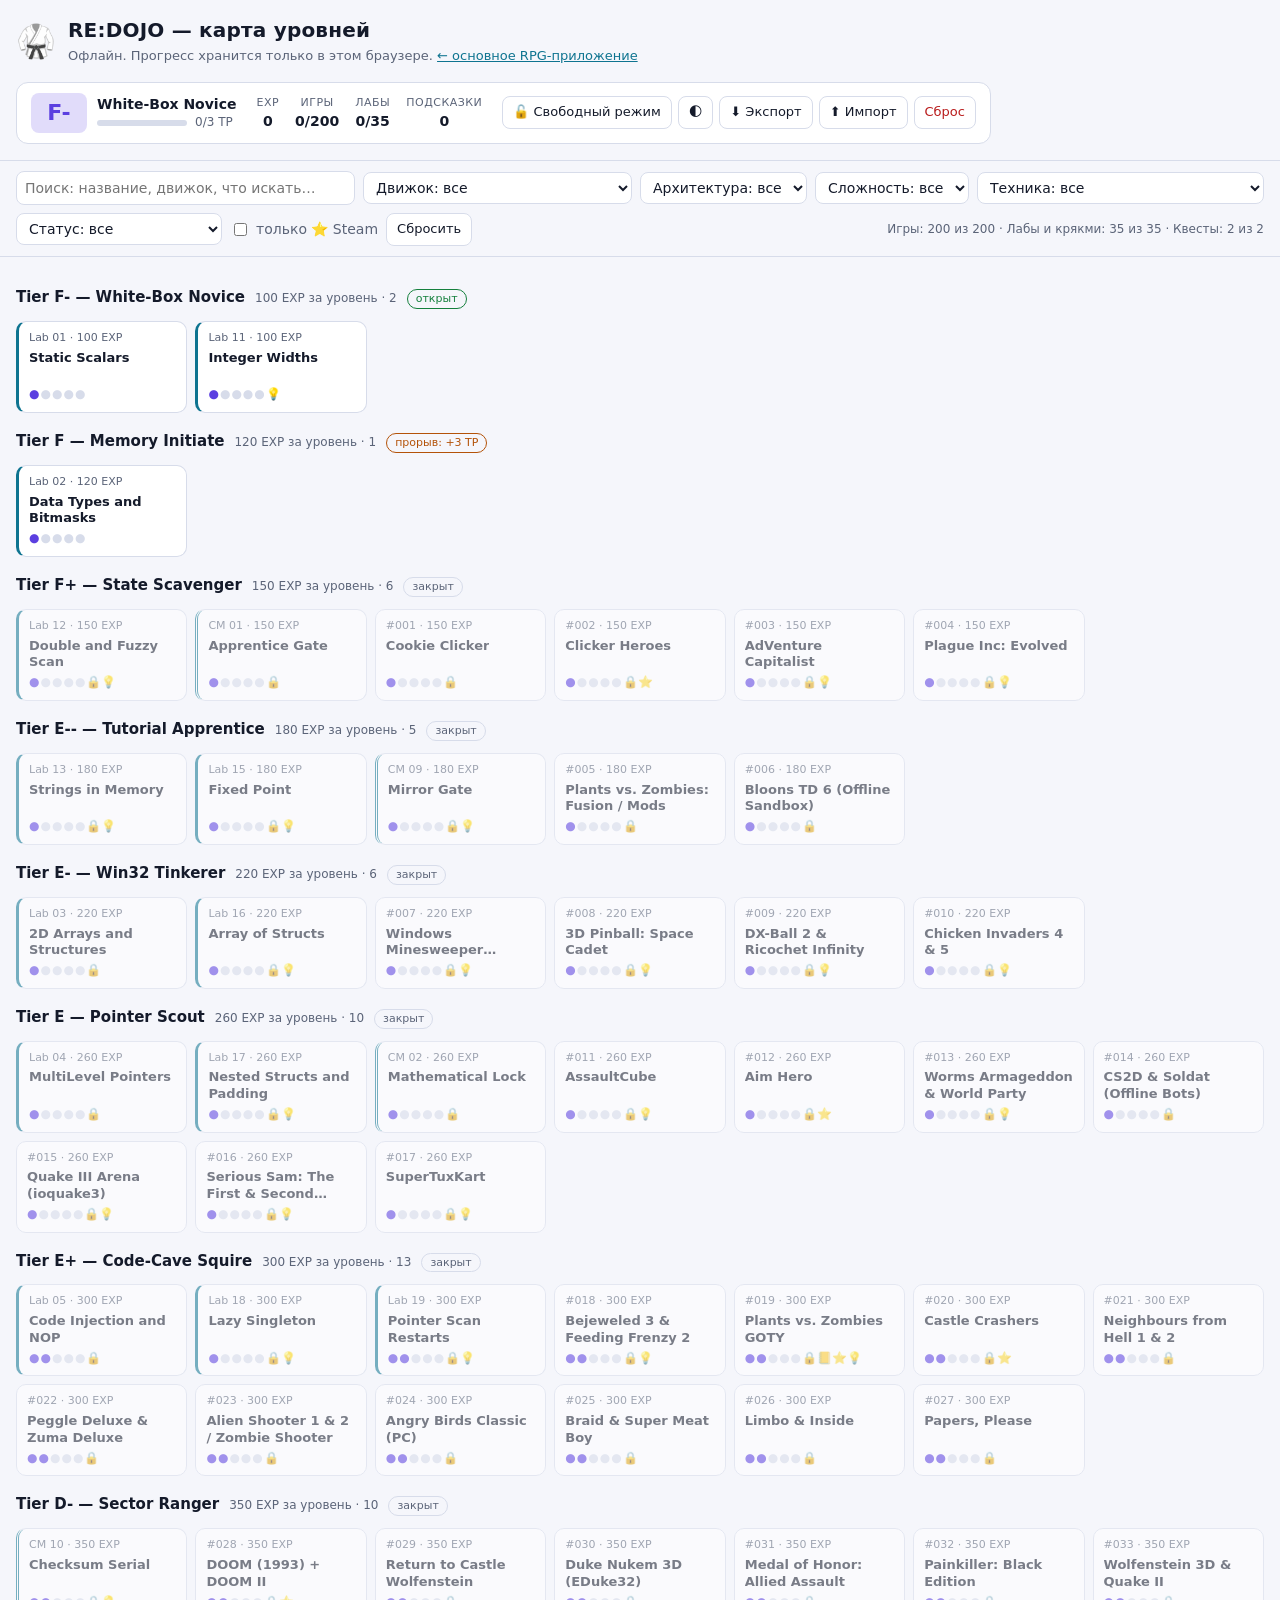
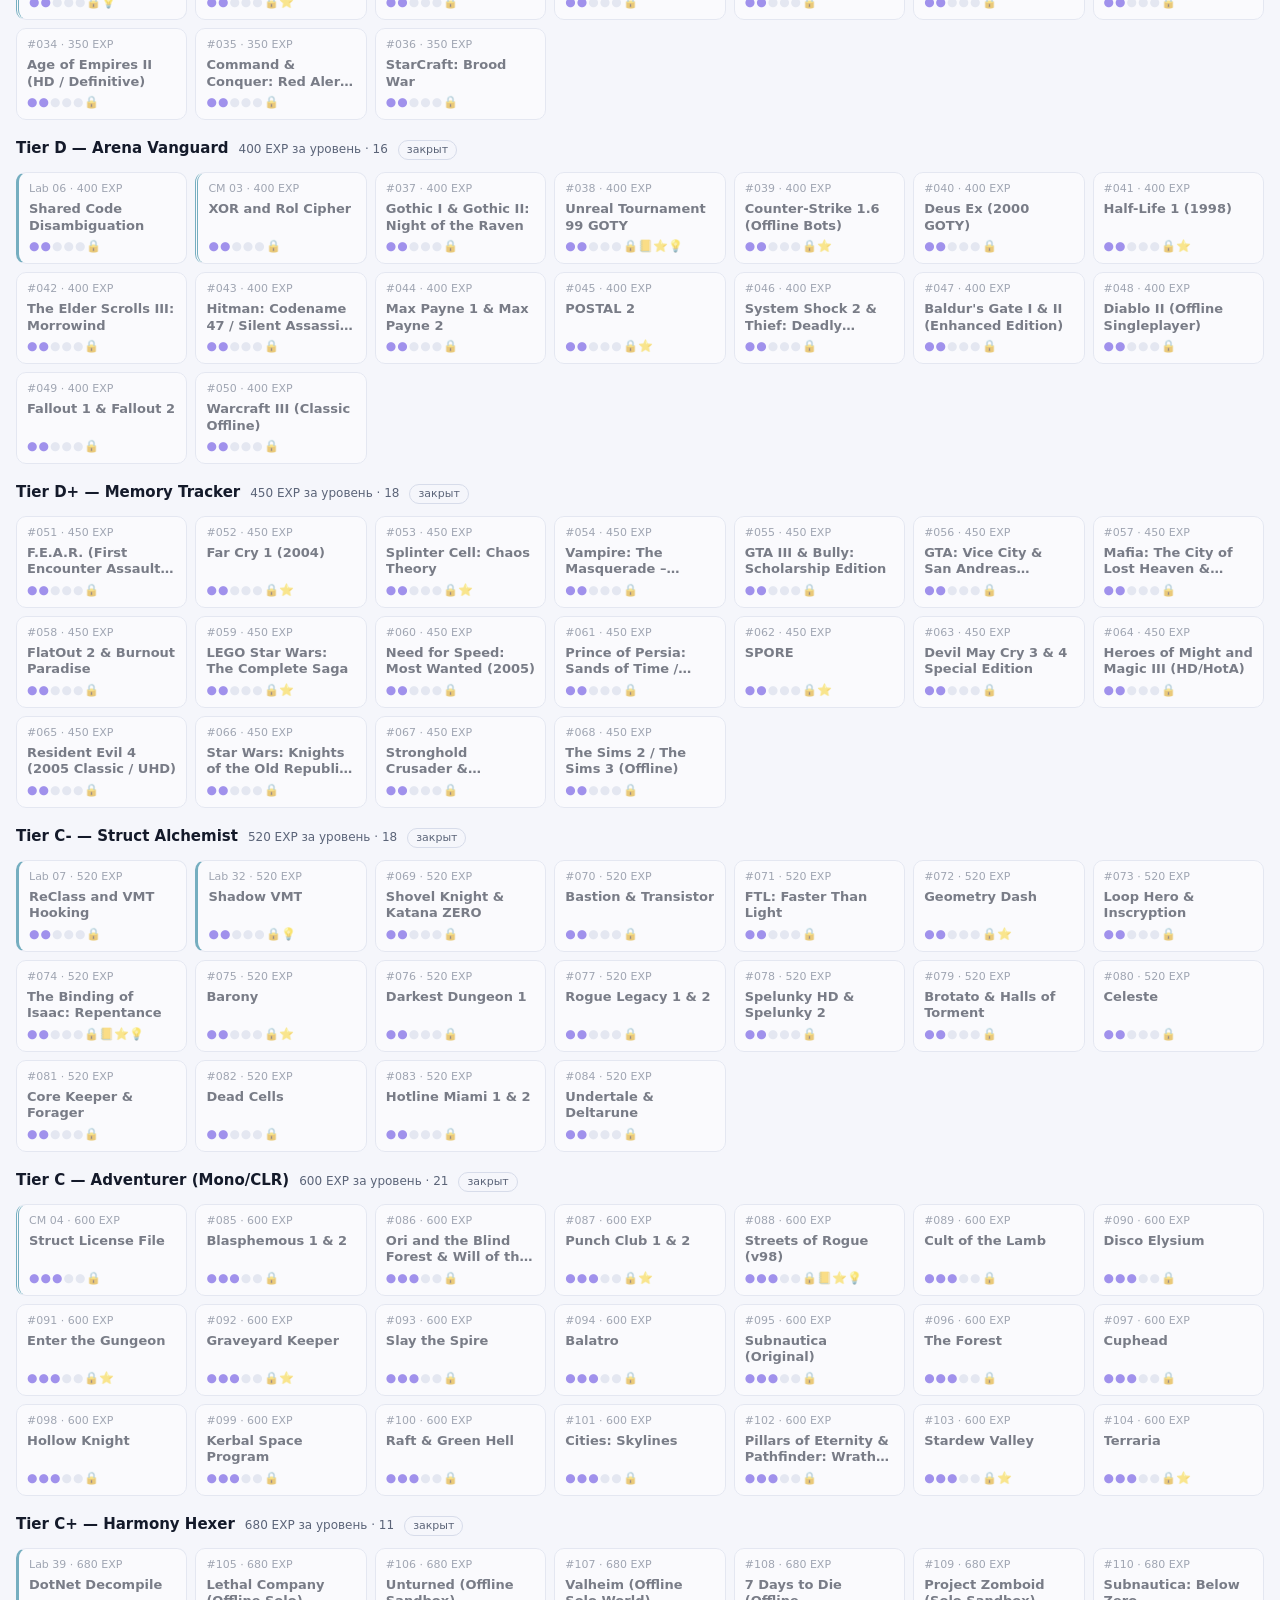
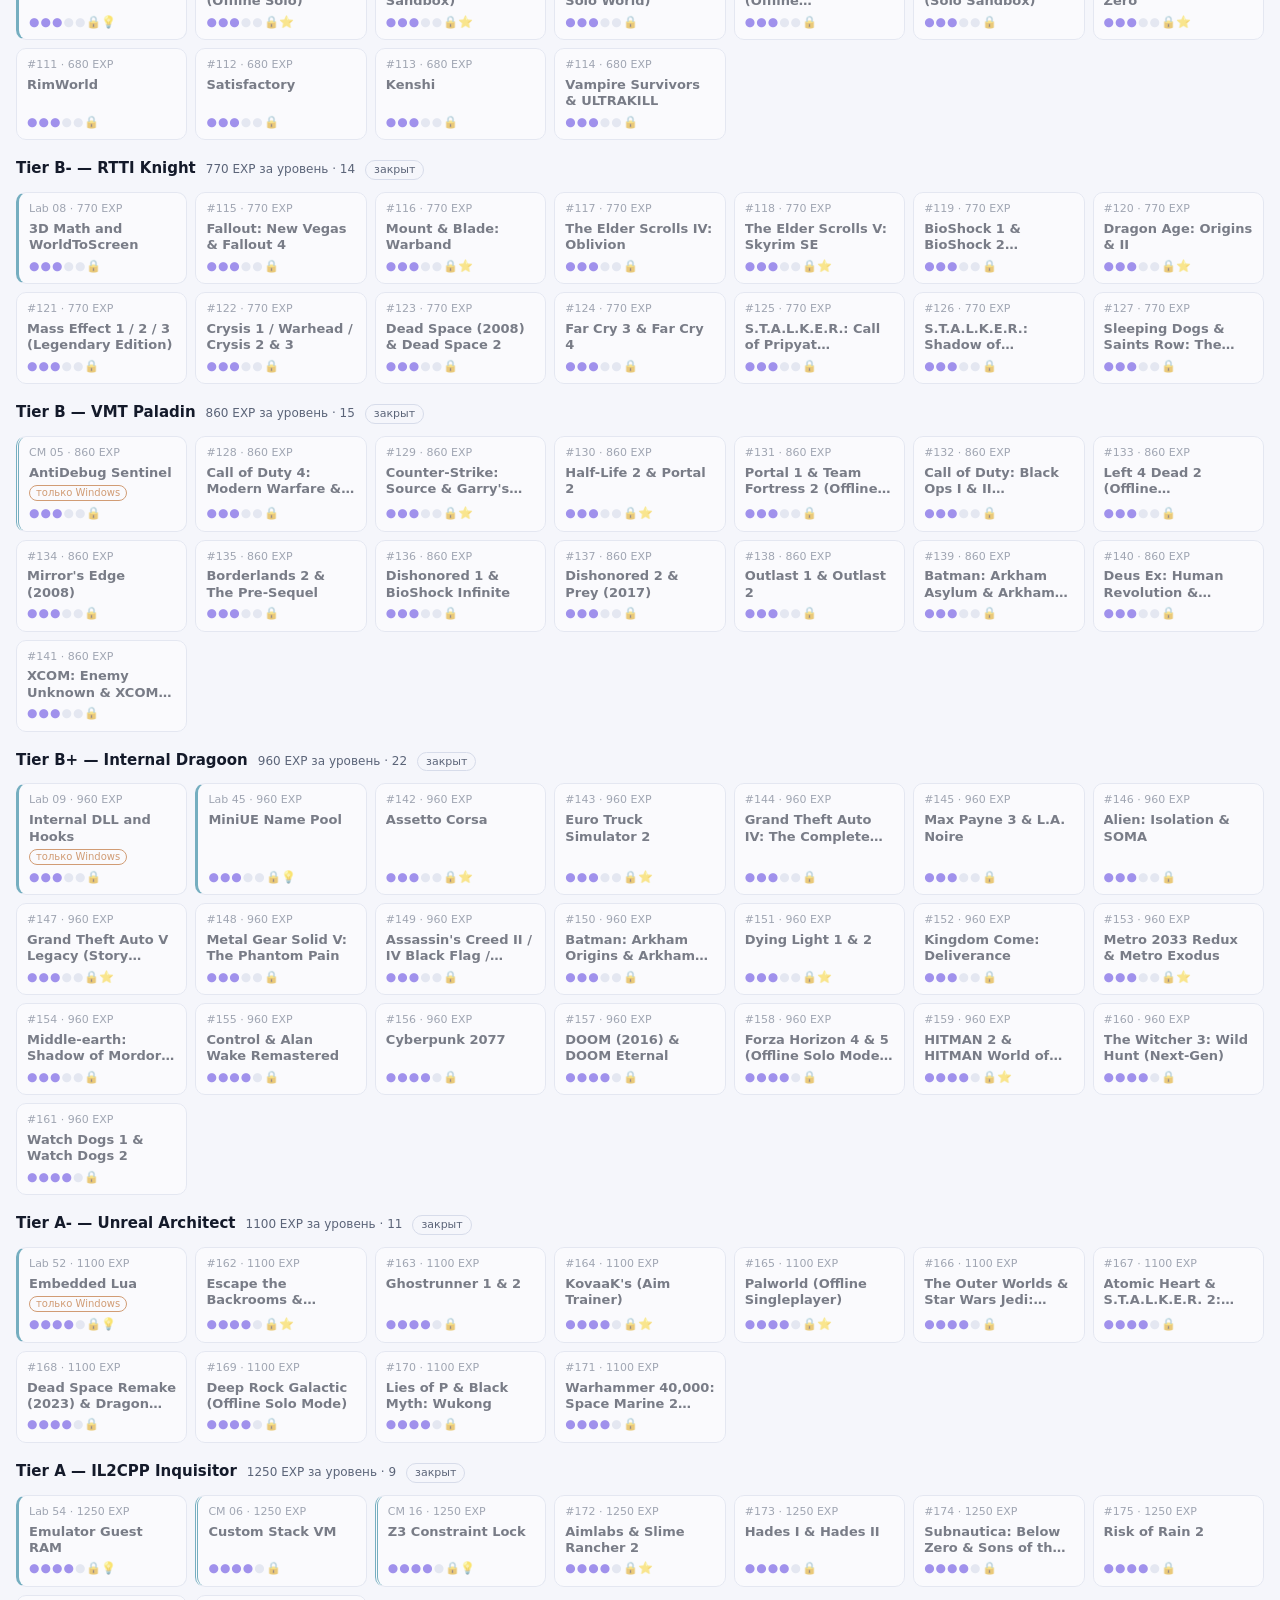
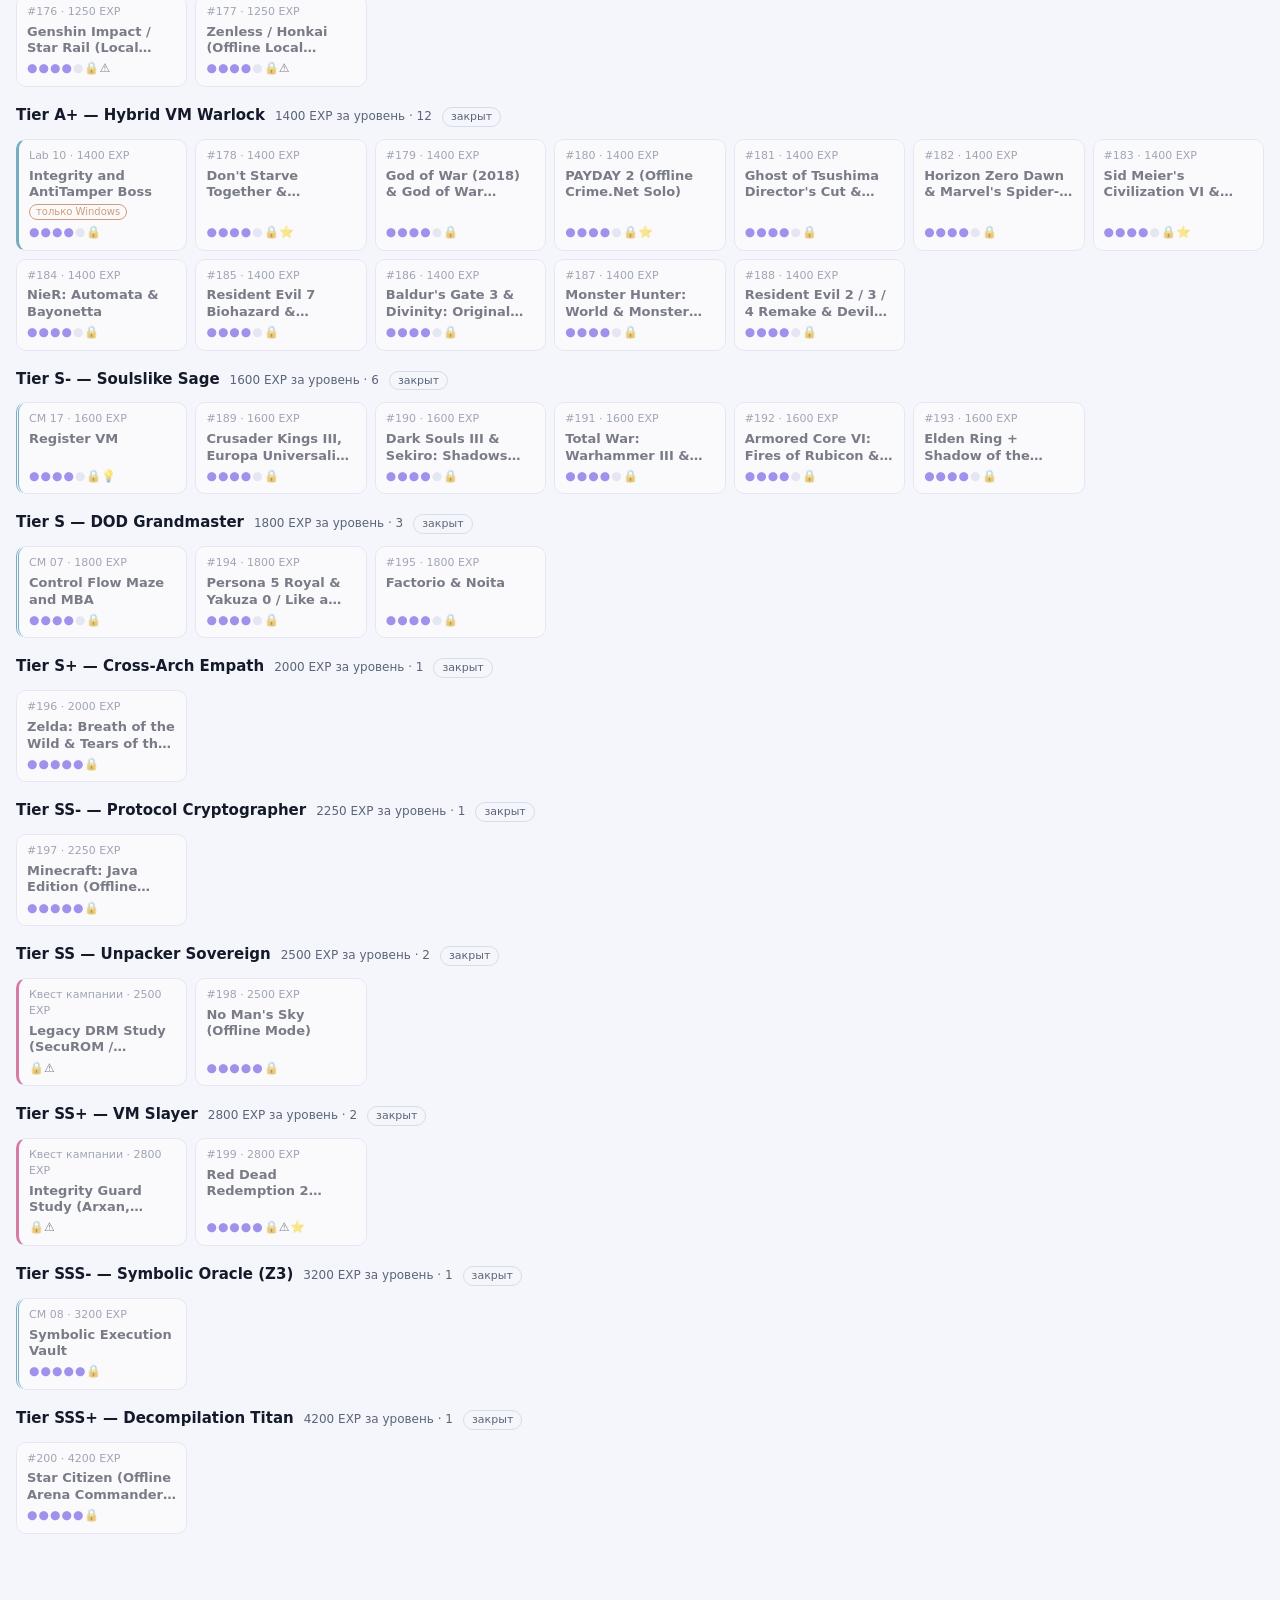
==== commit 9d2bf720: "review(lab52): hint 2 keeps what only the old README said Follow-up to 8f6a0be: the README cleanup d" ====
--- a/docs/dojo-map.html
+++ b/docs/dojo-map.html
@@ -219,7 +219,7 @@
   </div>
 
   <div id="toast" class="toast" role="status" aria-live="polite"></div>
-  <script type="application/json" id="dojo-data">{"schema_version":1,"generated_by":"Tools_and_Scripts/build_games_json.py","sources":["data/top200_popular_games.json","README.md","data/notes_index.json","data/safety_overrides.json","data/labs_index.json","data/hints/*.json"],"source_labels":{"my_notes":"из моих заметок","repo_catalog":"нужна проверка","derived":"нужна проверка","needs_verification":"нужна проверка"},"tiers":[{"code":"F-","max_diff":0.2,"title":"White-Box Novice","exp":100},{"code":"F","max_diff":0.4,"title":"Memory Initiate","exp":120},{"code":"F+","max_diff":0.6,"title":"State Scavenger","exp":150},{"code":"E--","max_diff":1.0,"title":"Tutorial Apprentice","exp":180},{"code":"E-","max_diff":1.4,"title":"Win32 Tinkerer","exp":220},{"code":"E","max_diff":1.8,"title":"Pointer Scout","exp":260},{"code":"E+","max_diff":2.2,"title":"Code-Cave Squire","exp":300},{"code":"D-","max_diff":2.6,"title":"Sector Ranger","exp":350},{"code":"D","max_diff":3.0,"title":"Arena Vanguard","exp":400},{"code":"D+","max_diff":3.4,"title":"Memory Tracker","exp":450},{"code":"C-","max_diff":3.8,"title":"Struct Alchemist","exp":520},{"code":"C","max_diff":4.2,"title":"Adventurer (Mono/CLR)","exp":600},{"code":"C+","max_diff":4.6,"title":"Harmony Hexer","exp":680},{"code":"B-","max_diff":5.0,"title":"RTTI Knight","exp":770},{"code":"B","max_diff":5.4,"title":"VMT Paladin","exp":860},{"code":"B+","max_diff":5.8,"title":"Internal Dragoon","exp":960},{"code":"A-","max_diff":6.2,"title":"Unreal Architect","exp":1100},{"code":"A","max_diff":6.6,"title":"IL2CPP Inquisitor","exp":1250},{"code":"A+","max_diff":7.0,"title":"Hybrid VM Warlock","exp":1400},{"code":"S-","max_diff":7.4,"title":"Soulslike Sage","exp":1600},{"code":"S","max_diff":7.7,"title":"DOD Grandmaster","exp":1800},{"code":"S+","max_diff":8.0,"title":"Cross-Arch Empath","exp":2000},{"code":"SS-","max_diff":8.3,"title":"Protocol Cryptographer","exp":2250},{"code":"SS","max_diff":8.6,"title":"Unpacker Sovereign","exp":2500},{"code":"SS+","max_diff":8.9,"title":"VM Slayer","exp":2800},{"code":"SSS-","max_diff":9.2,"title":"Symbolic Oracle (Z3)","exp":3200},{"code":"SSS","max_diff":9.5,"title":"Ring-0 / VMI Phantom","exp":3600},{"code":"SSS+","max_diff":9.8,"title":"Decompilation Titan","exp":4200},{"code":"SSS++","max_diff":10.0,"title":"Demigod of Silicon","exp":5000}],"labs":[{"id":"lab01","kind":"lab","label":"Lab 01","title":"Static Scalars","tier":"F-","difficulty_raw":0.1,"difficulty":1,"exp":100,"path":"Course_Solutions/Lab01_Static_Scalars/lab01_static_scalars.cpp","prerequisite_text":"Zero Experience","concept":"Exact 4-Byte integer scanning (`HP`, `Gold`, `Arrows`) & freezing memory","prerequisites":{"labs":[],"games":[],"source":"derived"},"notes":[{"path":"Course_Solutions/Lab01_Static_Scalars/lab01_static_scalars.cpp","kind":"lab_source"},{"path":"Game_Hacking/Dojo_Labs_Reference.CT","kind":"cheat_table"}],"hints":[],"hints_status":"pending","safety":{"restricted":false},"check":"quest","platform":{"windows_only":false,"msvc_only":false,"needs_unity":false,"needs_dotnet":false}},{"id":"lab11","kind":"lab","label":"Lab 11","title":"Integer Widths","tier":"F-","difficulty_raw":0.3,"difficulty":1,"exp":100,"path":"Course_Solutions/Lab11_Integer_Widths/lab11_integer_widths.cpp","prerequisite_text":"Exact value scans","concept":"Choosing the scan and write width; signed and unsigned overflow","prerequisites":{"labs":["lab01"],"games":[],"source":"derived"},"notes":[{"path":"Course_Solutions/Lab11_Integer_Widths/lab11_integer_widths.cpp","kind":"lab_source"},{"path":"Course_Solutions/Lab11_Integer_Widths/lab11_core.hpp","kind":"lab_source"}],"hints":[{"level":1,"kind":"nudge","text":"Не все числа здесь 4-байтовые. Посмотри на каждое требование хранилища: какое значение не поместится в 4 байта, а какое выглядит как предел маленького типа? Под каждое выбирай свою ширину скана и записи.","source":"my_notes","refs":["Course_Solutions/Lab11_Integer_Widths/lab11_integer_widths.cpp"]},{"level":2,"kind":"concept","text":"Беззнаковое число при вычитании из нуля становится максимумом своего типа, а знаковый байт после 127 уходит в минус — так две цели достижимы прямо в игре. Золото 4-байтовый скан найдёт (пока оно маленькое), но 5 млрд в 4 байта не запишешь.","source":"my_notes","refs":["Course_Solutions/Lab11_Integer_Widths/lab11_core.hpp"]},{"level":3,"kind":"near_spoiler","text":"В lab11_core.hpp: morale — int8_t на +0x00, potions — uint8_t на +0x01, arrows — uint16_t на +0x02, gold — int64_t на +0x08. Пиши каждое поле своей шириной: 4-байтовая запись в morale заденет potions и arrows, а зелий должно остаться не больше 3.","source":"my_notes","refs":["Course_Solutions/Lab11_Integer_Widths/lab11_core.hpp"]}],"hints_status":"draft","safety":{"restricted":false},"check":"selftest","platform":{"windows_only":false,"msvc_only":false,"needs_unity":false,"needs_dotnet":false},"hints_batch":"labs_01.json"},{"id":"lab02","kind":"lab","label":"Lab 02","title":"Data Types and Bitmasks","tier":"F","difficulty_raw":0.5,"difficulty":1,"exp":120,"path":"Course_Solutions/Lab02_Data_Types_and_Bitmasks/lab02_datatypes_bitmasks.cpp","prerequisite_text":"Exact value scans","concept":"IEEE-754 `Float` mana, `Int16` durability, & 8-bit status Bitmask (`0x80`)","prerequisites":{"labs":["lab01"],"games":[],"source":"derived"},"notes":[{"path":"Course_Solutions/Lab02_Data_Types_and_Bitmasks/lab02_datatypes_bitmasks.cpp","kind":"lab_source"}],"hints":[],"hints_status":"pending","safety":{"restricted":false},"check":"quest","platform":{"windows_only":false,"msvc_only":false,"needs_unity":false,"needs_dotnet":false}},{"id":"lab12","kind":"lab","label":"Lab 12","title":"Double and Fuzzy Scan","tier":"F+","difficulty_raw":0.6,"difficulty":1,"exp":150,"path":"Course_Solutions/Lab12_Double_and_Fuzzy_Scan/lab12_double_fuzzy.cpp","prerequisite_text":"Float & Int16 scans","concept":"Values you cannot scan exactly because the screen rounds them; 8-byte and 4-byte floating point","prerequisites":{"labs":["lab02"],"games":[],"source":"derived"},"notes":[{"path":"Course_Solutions/Lab12_Double_and_Fuzzy_Scan/lab12_double_fuzzy.cpp","kind":"lab_source"},{"path":"Course_Solutions/Lab12_Double_and_Fuzzy_Scan/lab12_core.hpp","kind":"lab_source"}],"hints":[{"level":1,"kind":"nudge","text":"Число на экране округлено, поэтому точный скан по нему ничего не найдёт. Начни с «Unknown initial value», а дальше отсеивай по тому, как значение меняется после твоих действий.","source":"my_notes","refs":["Course_Solutions/Lab12_Double_and_Fuzzy_Scan/lab12_double_fuzzy.cpp"]},{"level":2,"kind":"concept","text":"Эссенция и чистота — разные типы с плавающей точкой: одна занимает 8 байт, другая 4. Сканируй и пиши каждую своим типом. Значение, записанное не тем типом, испортит соседние байты или окажется крошечным числом.","source":"my_notes","refs":["Course_Solutions/Lab12_Double_and_Fuzzy_Scan/lab12_core.hpp"]},{"level":3,"kind":"near_spoiler","text":"В lab12_core.hpp: essence — double на +0x00, catalystPurity — float на +0x08. Фильтр в игре упирается в kPurityCap, а камню нужны ровно 1000000 эссенции и чистота ровно 1.0 (100 %), так что обе величины ставь правкой памяти.","source":"my_notes","refs":["Course_Solutions/Lab12_Double_and_Fuzzy_Scan/lab12_core.hpp"]}],"hints_status":"draft","safety":{"restricted":false},"check":"selftest","platform":{"windows_only":false,"msvc_only":false,"needs_unity":false,"needs_dotnet":false},"hints_batch":"labs_01.json"},{"id":"cm01","kind":"crackme","label":"CM 01","title":"Apprentice Gate","tier":"F+","difficulty_raw":0.7,"difficulty":1,"exp":150,"path":"Crackmes_and_CTF/01_Apprentice_Gate/crackme01_strings.cpp","prerequisite_text":"Basic terminal I/O","concept":"`.rdata` plaintext strings vs runtime Stack Strings in Ghidra/x64dbg","prerequisites":{"labs":[],"games":[],"source":"derived"},"notes":[{"path":"Crackmes_and_CTF/01_Apprentice_Gate/crackme01_strings.cpp","kind":"lab_source"}],"hints":[],"hints_status":"pending","safety":{"restricted":false},"check":"flag","platform":{"windows_only":false,"msvc_only":false,"needs_unity":false,"needs_dotnet":false}},{"id":"lab13","kind":"lab","label":"Lab 13","title":"Strings in Memory","tier":"E--","difficulty_raw":0.8,"difficulty":1,"exp":180,"path":"Course_Solutions/Lab13_Strings_in_Memory/lab13_strings.cpp","prerequisite_text":"Fuzzy scans","concept":"Text in memory in more than one encoding and layout","prerequisites":{"labs":["lab12"],"games":[],"source":"derived"},"notes":[{"path":"Course_Solutions/Lab13_Strings_in_Memory/lab13_strings.cpp","kind":"lab_source"},{"path":"Course_Solutions/Lab13_Strings_in_Memory/lab13_core.hpp","kind":"lab_source"}],"hints":[{"level":1,"kind":"nudge","text":"Имя героя хранится не однобайтовыми буквами. Если скан строки по видимому имени ничего не находит, подумай, какой кодировкой Windows-программы часто хранят текст, и включи её в поиске.","source":"my_notes","refs":["Course_Solutions/Lab13_Strings_in_Memory/lab13_strings.cpp"]},{"level":2,"kind":"concept","text":"Перед буквами тега лежит отдельный байт длины, и игра читает ровно столько букв, сколько в нём записано. Поменять только буквы мало: нужно поменять и длину, не затерев её самими буквами.","source":"my_notes","refs":["Course_Solutions/Lab13_Strings_in_Memory/lab13_strings.cpp"]},{"level":3,"kind":"near_spoiler","text":"В lab13_core.hpp: heroName — char16_t[16] на +0x00 (UTF-16LE, с нулём в конце), tagLength — байт на +0x20, guildTag — ASCII на +0x21. Имя целиком помещается в буфер, ограничение 8 букв есть только в меню.","source":"my_notes","refs":["Course_Solutions/Lab13_Strings_in_Memory/lab13_core.hpp"]}],"hints_status":"draft","safety":{"restricted":false},"check":"selftest","platform":{"windows_only":false,"msvc_only":false,"needs_unity":false,"needs_dotnet":false},"hints_batch":"labs_01.json"},{"id":"cm09","kind":"crackme","label":"CM 09","title":"Mirror Gate","tier":"E--","difficulty_raw":0.9,"difficulty":1,"exp":180,"path":"Crackmes_and_CTF/09_Mirror_Gate/crackme09_mirror.cpp","prerequisite_text":"String recovery","concept":"Password stored after a reversible transform (mirror + byte shift); invert the compare loop","prerequisites":{"labs":["cm01"],"games":[],"source":"derived"},"notes":[{"path":"Crackmes_and_CTF/09_Mirror_Gate/crackme09_mirror.cpp","kind":"lab_source"}],"hints":[{"level":1,"kind":"nudge","text":"Строки с паролем в бинаре нет. Найди место, где ввод сравнивается с массивом байтов, и посмотри, что с вводом делают до сравнения.","source":"my_notes","refs":["Crackmes_and_CTF/09_Mirror_Gate/crackme09_mirror.cpp"]},{"level":2,"kind":"concept","text":"Цикл берёт символы ввода не по порядку, а с противоположного конца, и к каждому прибавляет одно и то же число. Обе операции обратимы: примени обратные в обратном порядке.","source":"my_notes","refs":["Crackmes_and_CTF/09_Mirror_Gate/crackme09_mirror.cpp"]},{"level":3,"kind":"near_spoiler","text":"В crackme09_mirror.cpp массив kEncoded из 13 байт сравнивается с input[n - 1 - i] + kShift. Вычти kShift из каждого байта и разверни результат — получится пароль.","source":"my_notes","refs":["Crackmes_and_CTF/09_Mirror_Gate/crackme09_mirror.cpp"]}],"hints_status":"draft","safety":{"restricted":false},"check":"flag","platform":{"windows_only":false,"msvc_only":false,"needs_unity":false,"needs_dotnet":false},"hints_batch":"labs_01.json"},{"id":"lab15","kind":"lab","label":"Lab 15","title":"Fixed Point","tier":"E--","difficulty_raw":1.1,"difficulty":1,"exp":180,"path":"Course_Solutions/Lab15_Fixed_Point/lab15_fixed_point.cpp","prerequisite_text":"Fuzzy scans","concept":"Fractions stored without floating point","prerequisites":{"labs":["lab12"],"games":[],"source":"derived"},"notes":[{"path":"Course_Solutions/Lab15_Fixed_Point/lab15_fixed_point.cpp","kind":"lab_source"},{"path":"Course_Solutions/Lab15_Fixed_Point/lab15_core.hpp","kind":"lab_source"}],"hints":[{"level":1,"kind":"nudge","text":"На экране дробные числа, но скан Float их не находит. Значит, дробь хранится не во float. Попробуй найти топливо как обычное 4-байтовое целое через «Unknown initial value» и «Increased / Decreased».","source":"my_notes","refs":["Course_Solutions/Lab15_Fixed_Point/lab15_fixed_point.cpp"]},{"level":2,"kind":"concept","text":"Это фиксированная точка 16.16: младшие 16 бит — дробная часть, сырое значение = число на экране × 65536. Посчитай сырое целое для текущего топлива и проверь находку точным сканом.","source":"my_notes","refs":["Course_Solutions/Lab15_Fixed_Point/lab15_core.hpp"]},{"level":3,"kind":"near_spoiler","text":"В lab15_core.hpp: fuel — int32 на +0x00, thrust — int32 на +0x04, оба 16.16. Для прыжка нужны точные сырые значения: 1000 × 65536 для топлива и 3.25 × 65536 для тяги. Пиши их как 4 Bytes, а не как Float.","source":"my_notes","refs":["Course_Solutions/Lab15_Fixed_Point/lab15_core.hpp"]}],"hints_status":"draft","safety":{"restricted":false},"check":"selftest","platform":{"windows_only":false,"msvc_only":false,"needs_unity":false,"needs_dotnet":false},"hints_batch":"labs_01.json"},{"id":"lab03","kind":"lab","label":"Lab 03","title":"2D Arrays and Structures","tier":"E-","difficulty_raw":1.3,"difficulty":1,"exp":220,"path":"Course_Solutions/Lab03_2D_Arrays_and_Structures/lab03_grid_minesweeper.cpp","prerequisite_text":"Byte inspection","concept":"Contiguous C structs & revealing a hidden 6x 6 trap grid in Hex View","prerequisites":{"labs":["lab02"],"games":[],"source":"derived"},"notes":[{"path":"Course_Solutions/Lab03_2D_Arrays_and_Structures/lab03_grid_minesweeper.cpp","kind":"lab_source"}],"hints":[],"hints_status":"pending","safety":{"restricted":false},"check":"quest","platform":{"windows_only":false,"msvc_only":false,"needs_unity":false,"needs_dotnet":false}},{"id":"lab16","kind":"lab","label":"Lab 16","title":"Array of Structs","tier":"E-","difficulty_raw":1.4,"difficulty":1,"exp":220,"path":"Course_Solutions/Lab16_Array_of_Structs/lab16_array_of_structs.cpp","prerequisite_text":"Struct offsets","concept":"The same field in every element of an entity array","prerequisites":{"labs":["lab03"],"games":[],"source":"derived"},"notes":[{"path":"Course_Solutions/Lab16_Array_of_Structs/lab16_array_of_structs.cpp","kind":"lab_source"},{"path":"Course_Solutions/Lab16_Array_of_Structs/lab16_core.hpp","kind":"lab_source"}],"hints":[{"level":1,"kind":"nudge","text":"Найди HP одного бойца точным сканом, а потом HP следующего. Разница между их адресами — размер одной структуры. Дальше все бойцы находятся арифметикой, без новых сканов.","source":"my_notes","refs":["Course_Solutions/Lab16_Array_of_Structs/lab16_array_of_structs.cpp"]},{"level":2,"kind":"concept","text":"У каждого бойца одни и те же поля в одном порядке. Кроме HP, в структуре есть поле состояния: павший боец отличается от живого битом в нём, а не только нулевым HP.","source":"my_notes","refs":["Course_Solutions/Lab16_Array_of_Structs/lab16_array_of_structs.cpp"]},{"level":3,"kind":"near_spoiler","text":"В lab16_core.hpp: sizeof(Unit) == 0x18 — это шаг. HP — на +0x04 каждого элемента, flags — на +0x14, бит 0 — «жив». Павший боец — элемент 5: ему нужны и HP, и этот бит.","source":"my_notes","refs":["Course_Solutions/Lab16_Array_of_Structs/lab16_core.hpp"]}],"hints_status":"draft","safety":{"restricted":false},"check":"selftest","platform":{"windows_only":false,"msvc_only":false,"needs_unity":false,"needs_dotnet":false},"hints_batch":"labs_01.json"},{"id":"lab17","kind":"lab","label":"Lab 17","title":"Nested Structs and Padding","tier":"E","difficulty_raw":1.6,"difficulty":1,"exp":260,"path":"Course_Solutions/Lab17_Nested_Structs_and_Padding/lab17_nested_padding.cpp","prerequisite_text":"Array stride","concept":"The real field offsets of nested objects","prerequisites":{"labs":["lab16"],"games":[],"source":"derived"},"notes":[{"path":"Course_Solutions/Lab17_Nested_Structs_and_Padding/lab17_nested_padding.cpp","kind":"lab_source"},{"path":"Course_Solutions/Lab17_Nested_Structs_and_Padding/lab17_core.hpp","kind":"lab_source"}],"hints":[{"level":1,"kind":"nudge","text":"Открой объект героя в Structure Dissect (или ReClass.NET) и не считай смещения в уме: компилятор вставляет пустые байты между полями разного размера.","source":"my_notes","refs":["Course_Solutions/Lab17_Nested_Structs_and_Padding/lab17_nested_padding.cpp"]},{"level":2,"kind":"concept","text":"Поле выравнивается по своему размеру: double — по 8, uint16 — по 2. Поэтому вложенная структура с double сама начинается с границы 8. Только у упакованной структуры пустых байтов нет, и её поле может стоять на нечётном адресе.","source":"my_notes","refs":["Course_Solutions/Lab17_Nested_Structs_and_Padding/lab17_core.hpp"]},{"level":3,"kind":"near_spoiler","text":"В lab17_core.hpp смещения внутри g_Hero: crit (double) — +0x18, durability (uint16) — +0x22, goldValue упакованной добычи (uint32) — +0x29. Их закрепляют static_assert.","source":"my_notes","refs":["Course_Solutions/Lab17_Nested_Structs_and_Padding/lab17_core.hpp"]}],"hints_status":"draft","safety":{"restricted":false},"check":"selftest","platform":{"windows_only":false,"msvc_only":false,"needs_unity":false,"needs_dotnet":false},"hints_batch":"labs_01.json"},{"id":"lab04","kind":"lab","label":"Lab 04","title":"MultiLevel Pointers","tier":"E","difficulty_raw":1.8,"difficulty":1,"exp":260,"path":"Course_Solutions/Lab04_MultiLevel_Pointers/lab04_pointer_chains.cpp","prerequisite_text":"Struct offsets","concept":"Dynamic Heap reallocation (`new`/`delete`) & 3-level Pointer Chains","prerequisites":{"labs":["lab03"],"games":[],"source":"derived"},"notes":[{"path":"Course_Solutions/Lab04_MultiLevel_Pointers/lab04_pointer_chains.cpp","kind":"lab_source"},{"path":"Game_Hacking/Dojo_Labs_Reference.CT","kind":"cheat_table"}],"hints":[],"hints_status":"pending","safety":{"restricted":false},"check":"quest","platform":{"windows_only":false,"msvc_only":false,"needs_unity":false,"needs_dotnet":false}},{"id":"cm02","kind":"crackme","label":"CM 02","title":"Mathematical Lock","tier":"E","difficulty_raw":1.9,"difficulty":1,"exp":260,"path":"Crackmes_and_CTF/02_Mathematical_Lock/crackme02_serial_math.cpp","prerequisite_text":"Assembly jumps","concept":"Reversing `AAAA-BBBB-CCCC` arithmetic & writing a Python Keygen","prerequisites":{"labs":["cm01"],"games":[],"source":"derived"},"notes":[{"path":"Crackmes_and_CTF/02_Mathematical_Lock/crackme02_serial_math.cpp","kind":"lab_source"}],"hints":[],"hints_status":"pending","safety":{"restricted":false},"check":"flag","platform":{"windows_only":false,"msvc_only":false,"needs_unity":false,"needs_dotnet":false}},{"id":"lab18","kind":"lab","label":"Lab 18","title":"Lazy Singleton","tier":"E+","difficulty_raw":2.0,"difficulty":1,"exp":300,"path":"Course_Solutions/Lab18_Lazy_Singleton/lab18_lazy_singleton.cpp","prerequisite_text":"Pointer chains","concept":"A manager pointer that stays empty until first use","prerequisites":{"labs":["lab04"],"games":[],"source":"derived"},"notes":[{"path":"Course_Solutions/Lab18_Lazy_Singleton/lab18_lazy_singleton.cpp","kind":"lab_source"},{"path":"Course_Solutions/Lab18_Lazy_Singleton/lab18_core.hpp","kind":"lab_source"}],"hints":[{"level":1,"kind":"nudge","text":"Статический указатель на менеджер существует с самого запуска, но пока ты ни разу не зашёл в подземелье, в нём ноль. Сначала дай игре создать объекты, потом ищи.","source":"my_notes","refs":["Course_Solutions/Lab18_Lazy_Singleton/lab18_lazy_singleton.cpp"]},{"level":2,"kind":"concept","text":"Найди самоцветы точным сканом, затем «что обращается к этому адресу»: получишь смещение внутри инвентаря и адрес самого инвентаря. Дальше ищи, кто хранит указатель на инвентарь, и так вверх до статического указателя.","source":"my_notes","refs":["Course_Solutions/Lab18_Lazy_Singleton/lab18_lazy_singleton.cpp"]},{"level":3,"kind":"near_spoiler","text":"В lab18_core.hpp цепочка такая: [g_pGameManager] +0x08 -> Player, Player +0x08 -> Inventory, Inventory +0x10 = gems (int32). Пиши 99999 только после первого входа в подземелье.","source":"my_notes","refs":["Course_Solutions/Lab18_Lazy_Singleton/lab18_core.hpp"]}],"hints_status":"draft","safety":{"restricted":false},"check":"selftest","platform":{"windows_only":false,"msvc_only":false,"needs_unity":false,"needs_dotnet":false},"hints_batch":"labs_01.json"},{"id":"lab19","kind":"lab","label":"Lab 19","title":"Pointer Scan Restarts","tier":"E+","difficulty_raw":2.1,"difficulty":2,"exp":300,"path":"Course_Solutions/Lab19_Pointer_Scan_Restarts/lab19_pointer_scan.cpp","prerequisite_text":"Lazy singleton","concept":"Pointer scan, restart and rescan until only a path that survives restarts is left","prerequisites":{"labs":["lab18"],"games":[],"source":"derived"},"notes":[{"path":"Course_Solutions/Lab19_Pointer_Scan_Restarts/lab19_pointer_scan.cpp","kind":"lab_source"},{"path":"Course_Solutions/Lab19_Pointer_Scan_Restarts/lab19_core.hpp","kind":"lab_source"}],"hints":[{"level":1,"kind":"nudge","text":"Адрес золота меняется при каждом запуске, так что сохранённый адрес бесполезен. Сделай сканирование указателей на золото, перезапусти программу, найди золото заново и отсей список указателей по новому адресу.","source":"my_notes","refs":["Course_Solutions/Lab19_Pointer_Scan_Restarts/lab19_pointer_scan.cpp"]},{"level":2,"kind":"concept","text":"Два пути выглядят правильными: у одного существа золото каждый ход копирует золото героя, а ещё есть свежая копия самого героя. Число на экране совпадёт, но это другие адреса — после перезапуска такие пути проверку не пройдут. Оставляй только пути, пережившие несколько перезапусков.","source":"my_notes","refs":["Course_Solutions/Lab19_Pointer_Scan_Restarts/lab19_core.hpp"]},{"level":3,"kind":"near_spoiler","text":"В lab19_core.hpp стабильный путь такой: g_World +0x18 -> Registry, +0x08 -> list, +0x18 (элемент 3) -> герой, +0x2C = gold. Ловушки: lastSpawned на +0x10 и heroSnapshot на +0x20.","source":"my_notes","refs":["Course_Solutions/Lab19_Pointer_Scan_Restarts/lab19_core.hpp"]}],"hints_status":"draft","safety":{"restricted":false},"check":"checker","platform":{"windows_only":false,"msvc_only":false,"needs_unity":false,"needs_dotnet":false},"hints_batch":"labs_01.json"},{"id":"lab05","kind":"lab","label":"Lab 05","title":"Code Injection and NOP","tier":"E+","difficulty_raw":2.3,"difficulty":2,"exp":300,"path":"Course_Solutions/Lab05_Code_Injection_and_NOP/lab05_code_injection.cpp","prerequisite_text":"Heap pointers","concept":"Hardware Breakpoints (\"What writes\"), `NOP` (`0x90`), & Auto Assembler `alloc`","prerequisites":{"labs":["lab04"],"games":[],"source":"derived"},"notes":[{"path":"Course_Solutions/Lab05_Code_Injection_and_NOP/lab05_code_injection.cpp","kind":"lab_source"},{"path":"Game_Hacking/Dojo_Labs_Reference.CT","kind":"cheat_table"}],"hints":[],"hints_status":"pending","safety":{"restricted":false},"check":"quest","platform":{"windows_only":false,"msvc_only":false,"needs_unity":false,"needs_dotnet":false}},{"id":"cm10","kind":"crackme","label":"CM 10","title":"Checksum Serial","tier":"D-","difficulty_raw":2.6,"difficulty":2,"exp":350,"path":"Crackmes_and_CTF/10_Checksum_Serial/crackme10_checksum_serial.cpp","prerequisite_text":"Python keygen","concept":"Rule-based serial with a per-run challenge block: reverse the rules, write a key generator","prerequisites":{"labs":["cm02"],"games":[],"source":"derived"},"notes":[{"path":"Crackmes_and_CTF/10_Checksum_Serial/crackme10_checksum_serial.cpp","kind":"lab_source"}],"hints":[{"level":1,"kind":"nudge","text":"Здесь нет одного правильного серийника, с которым сравнивают ввод, а второй блок каждый раз новый. Найди все проверки, которые получают разобранные цифры и возвращают да/нет, — каждая из них отдельное правило.","source":"my_notes","refs":["Crackmes_and_CTF/10_Checksum_Serial/crackme10_checksum_serial.cpp"]},{"level":2,"kind":"concept","text":"Одно правило проходит по цифрам справа налево и удваивает каждую вторую — это алгоритм Луна, контрольная цифра. Остальные связывают блоки: второй блок должен совпасть с вызовом, у первого задана сумма цифр, третий вычисляется из первых двух.","source":"my_notes","refs":["Crackmes_and_CTF/10_Checksum_Serial/crackme10_checksum_serial.cpp"]},{"level":3,"kind":"near_spoiler","text":"В crackme10_checksum_serial.cpp: блок B = вызов, сумма цифр блока A = 20, блок C = (A * 7 + B * 3 + 1234) % 10000, последняя цифра — контрольная по Луну над 13 цифрами. Кейген: выбери A, возьми B из вызова, вычисли C и контрольную цифру.","source":"my_notes","refs":["Crackmes_and_CTF/10_Checksum_Serial/crackme10_checksum_serial.cpp"]}],"hints_status":"draft","safety":{"restricted":false},"check":"flag","platform":{"windows_only":false,"msvc_only":false,"needs_unity":false,"needs_dotnet":false},"hints_batch":"labs_01.json"},{"id":"lab06","kind":"lab","label":"Lab 06","title":"Shared Code Disambiguation","tier":"D","difficulty_raw":3.0,"difficulty":2,"exp":400,"path":"Course_Solutions/Lab06_Shared_Code_Disambiguation/lab06_shared_code.cpp","prerequisite_text":"Auto Assembler","concept":"Shared Engine Code: Filtering `victim->factionId` (`[rcx+08]`) for 1-Hit Kill","prerequisites":{"labs":["lab05"],"games":[],"source":"derived"},"notes":[{"path":"Course_Solutions/Lab06_Shared_Code_Disambiguation/lab06_shared_code.cpp","kind":"lab_source"},{"path":"Game_Hacking/Dojo_Labs_Reference.CT","kind":"cheat_table"}],"hints":[],"hints_status":"pending","safety":{"restricted":false},"check":"quest","platform":{"windows_only":false,"msvc_only":false,"needs_unity":false,"needs_dotnet":false}},{"id":"cm03","kind":"crackme","label":"CM 03","title":"XOR and Rol Cipher","tier":"D","difficulty_raw":3.1,"difficulty":2,"exp":400,"path":"Crackmes_and_CTF/03_XOR_and_Rol_Cipher/crackme03_xor_rol.cpp","prerequisite_text":"Decompiler math","concept":"Bitwise rotation (`ROL8`/`ROR8`) + index-dependent `XOR` cipher inversion","prerequisites":{"labs":["cm02"],"games":[],"source":"derived"},"notes":[{"path":"Crackmes_and_CTF/03_XOR_and_Rol_Cipher/crackme03_xor_rol.cpp","kind":"lab_source"}],"hints":[],"hints_status":"pending","safety":{"restricted":false},"check":"flag","platform":{"windows_only":false,"msvc_only":false,"needs_unity":false,"needs_dotnet":false}},{"id":"lab07","kind":"lab","label":"Lab 07","title":"ReClass and VMT Hooking","tier":"C-","difficulty_raw":3.8,"difficulty":2,"exp":520,"path":"Course_Solutions/Lab07_ReClass_and_VMT_Hooking/lab07_vtable_reclass.cpp","prerequisite_text":"Class pointers","concept":"C++ Polymorphism, ReClass.NET, & hijacking Virtual Method Tables (`vptr`)","prerequisites":{"labs":["lab06"],"games":[],"source":"derived"},"notes":[{"path":"Course_Solutions/Lab07_ReClass_and_VMT_Hooking/lab07_vtable_reclass.cpp","kind":"lab_source"}],"hints":[],"hints_status":"pending","safety":{"restricted":false},"check":"quest","platform":{"windows_only":false,"msvc_only":false,"needs_unity":false,"needs_dotnet":false}},{"id":"lab32","kind":"lab","label":"Lab 32","title":"Shadow VMT","tier":"C-","difficulty_raw":3.9,"difficulty":2,"exp":520,"path":"Course_Solutions/Lab32_Shadow_VMT/lab32_shadow_vmt.cpp","prerequisite_text":"VMT basics","concept":"Changing the behaviour of one object of a class without touching the others","prerequisites":{"labs":["lab07"],"games":[],"source":"derived"},"notes":[{"path":"Course_Solutions/Lab32_Shadow_VMT/lab32_shadow_vmt.cpp","kind":"lab_source"},{"path":"Course_Solutions/Lab32_Shadow_VMT/lab32_core.hpp","kind":"lab_source"}],"hints":[{"level":1,"kind":"nudge","text":"Все три стражника используют одну и ту же таблицу виртуальных методов. Сравни их vptr: если поменять слот в самой таблице, подкупными станут все, и Маршал это заметит.","source":"my_notes","refs":["Course_Solutions/Lab32_Shadow_VMT/lab32_shadow_vmt.cpp"]},{"level":2,"kind":"concept","text":"Сделай Капитану собственную копию таблицы — всех слотов, а не части: выдели память, скопируй таблицу и запиши адрес копии в его vptr. Меняй слот только в копии; нужная функция, которая отвечает true, уже есть у Торговца. Целиком подменить vptr на таблицу Торговца нельзя — Капитан перестанет быть Капитаном.","source":"my_notes","refs":["Course_Solutions/Lab32_Shadow_VMT/lab32_core.hpp"]},{"level":3,"kind":"near_spoiler","text":"В lab32_core.hpp: IsBribable — slot 2 (table +0x10), в таблице 4 слота. Капитан — g_Guards[2], объект +0x20 от начала массива, его vptr на +0x00 объекта. В копии таблицы запиши в +0x10 значение из таблицы g_Merchant по +0x10.","source":"my_notes","refs":["Course_Solutions/Lab32_Shadow_VMT/lab32_core.hpp"]}],"hints_status":"draft","safety":{"restricted":false},"check":"selftest","platform":{"windows_only":false,"msvc_only":false,"needs_unity":false,"needs_dotnet":false},"hints_batch":"labs_01.json"},{"id":"cm04","kind":"crackme","label":"CM 04","title":"Struct License File","tier":"C","difficulty_raw":4.3,"difficulty":3,"exp":600,"path":"Crackmes_and_CTF/04_Struct_License_File/crackme04_binary_license.cpp","prerequisite_text":"Bitwise checksums","concept":"File Format RE: Reversing a packed 24-byte `license.dat` struct (`struct.pack`)","prerequisites":{"labs":["cm03"],"games":[],"source":"derived"},"notes":[{"path":"Crackmes_and_CTF/04_Struct_License_File/crackme04_binary_license.cpp","kind":"lab_source"}],"hints":[],"hints_status":"pending","safety":{"restricted":false},"check":"flag","platform":{"windows_only":false,"msvc_only":false,"needs_unity":false,"needs_dotnet":false}},{"id":"lab39","kind":"lab","label":"Lab 39","title":"DotNet Decompile","tier":"C+","difficulty_raw":4.7,"difficulty":3,"exp":680,"path":"Course_Solutions/Lab39_DotNet_Decompile/game/Program.cs","prerequisite_text":"Classes and method tables","concept":"Own .NET 8 game: decompile with dnSpyEx / ILSpy, read how the passphrase is forged, reproduce it","prerequisites":{"labs":["lab07"],"games":[],"source":"derived"},"notes":[{"path":"Course_Solutions/Lab39_DotNet_Decompile/game/Program.cs","kind":"lab_source"}],"hints":[{"level":1,"kind":"nudge","text":"Это управляемая сборка .NET: имена классов и методов сохранились. Открой Lab39.dll в dnSpyEx или ILSpy и найди метод, который сравнивает твой ввод с фразой.","source":"my_notes","refs":["Course_Solutions/Lab39_DotNet_Decompile/game/Program.cs"]},{"level":2,"kind":"concept","text":"Фраза не хранится строкой — её собирает отдельный метод из массива чисел. Перепиши этот цикл у себя (C# Interactive, Python) и посмотри, что получится.","source":"my_notes","refs":["Course_Solutions/Lab39_DotNet_Decompile/game/Program.cs"]},{"level":3,"kind":"near_spoiler","text":"В Program.cs ForgePassphrase делает chars[i] = (Gears[i] ^ (0x2A + i * 5)) - i для каждого элемента Gears. Сравнение точное (Ordinal), регистр важен.","source":"my_notes","refs":["Course_Solutions/Lab39_DotNet_Decompile/game/Program.cs"]}],"hints_status":"draft","safety":{"restricted":false},"check":"flag","platform":{"windows_only":false,"msvc_only":false,"needs_unity":false,"needs_dotnet":true},"hints_batch":"labs_01.json"},{"id":"lab08","kind":"lab","label":"Lab 08","title":"3D Math and WorldToScreen","tier":"B-","difficulty_raw":5.0,"difficulty":3,"exp":770,"path":"Course_Solutions/Lab08_3D_Math_and_WorldToScreen/lab08_3d_w2s_simulator.cpp","prerequisite_text":"Reconstructed classes","concept":"3D Vectors (`Vec3`), Camera Pitch/Yaw Euler angles (`atan2`), & 4x 4 `ViewMatrix`","prerequisites":{"labs":["lab07"],"games":[],"source":"derived"},"notes":[{"path":"Course_Solutions/Lab08_3D_Math_and_WorldToScreen/lab08_3d_w2s_simulator.cpp","kind":"lab_source"}],"hints":[],"hints_status":"pending","safety":{"restricted":false},"check":"quest","platform":{"windows_only":false,"msvc_only":false,"needs_unity":false,"needs_dotnet":false}},{"id":"cm05","kind":"crackme","label":"CM 05","title":"AntiDebug Sentinel","tier":"B","difficulty_raw":5.5,"difficulty":3,"exp":860,"path":"Crackmes_and_CTF/05_AntiDebug_Sentinel/crackme05_antidebug.cpp","prerequisite_text":"x64dbg breakpoints","concept":"Bypassing `IsDebuggerPresent`, `PEB`, & `0xCC` (`INT3`) scans + FNV-1a","prerequisites":{"labs":["cm04"],"games":[],"source":"derived"},"notes":[{"path":"Crackmes_and_CTF/05_AntiDebug_Sentinel/crackme05_antidebug.cpp","kind":"lab_source"}],"hints":[],"hints_status":"pending","safety":{"restricted":false},"check":"flag","platform":{"windows_only":true,"msvc_only":false,"needs_unity":false,"needs_dotnet":false}},{"id":"lab45","kind":"lab","label":"Lab 45","title":"MiniUE Name Pool","tier":"B+","difficulty_raw":5.6,"difficulty":3,"exp":960,"path":"Course_Solutions/Lab45_MiniUE_Name_Pool/lab45_name_pool.cpp","prerequisite_text":"Struct layout, XOR","concept":"Engine-style name pool: find it, decode a name index, dump every name | | offset / 2; write a dumper","prerequisites":{"labs":["lab17","cm03"],"games":[],"source":"derived"},"notes":[{"path":"Course_Solutions/Lab45_MiniUE_Name_Pool/lab45_name_pool.cpp","kind":"lab_source"},{"path":"Course_Solutions/Lab45_MiniUE_Name_Pool/lab45_core.hpp","kind":"lab_source"}],"hints":[{"level":1,"kind":"nudge","text":"Имён в бинаре открытым текстом нет — они появляются в памяти только после старта. Найди одно знакомое имя строковым сканом в памяти и посмотри, что лежит прямо перед ним и рядом с ним: соседние записи устроены так же.","source":"my_notes","refs":["Course_Solutions/Lab45_MiniUE_Name_Pool/lab45_name_pool.cpp"]},{"level":2,"kind":"concept","text":"Перед каждым именем два байта заголовка, из них получается длина; записи идут подряд внутри блоков фиксированного размера, блоки лежат в куче. Найди глобальную переменную с указателями на все блоки и пойми, как индекс делится на номер блока и смещение. Порядок имён зависит от seed — дамп делай из того же запуска, seed которого отдаёшь чекеру.","source":"my_notes","refs":["Course_Solutions/Lab45_MiniUE_Name_Pool/lab45_core.hpp"]},{"level":3,"kind":"near_spoiler","text":"В lab45_core.hpp: g_NamePool.chunks — массив указателей на +0x08, размер чанка kChunkSize, заголовок = длина \u003c\u003c 6 (little-endian), индекс = (chunk \u003c\u003c 16) | (offset / 2). Дамп — строка «seed N», затем «индекс имя» для каждой записи.","source":"my_notes","refs":["Course_Solutions/Lab45_MiniUE_Name_Pool/lab45_core.hpp"]}],"hints_status":"draft","safety":{"restricted":false},"check":"checker","platform":{"windows_only":false,"msvc_only":false,"needs_unity":false,"needs_dotnet":false},"hints_batch":"labs_01.json"},{"id":"lab09","kind":"lab","label":"Lab 09","title":"Internal DLL and Hooks","tier":"B+","difficulty_raw":5.8,"difficulty":3,"exp":960,"path":"Course_Solutions/Lab09_Internal_DLL_and_Hooks/lab09_internal_hook_target.cpp","prerequisite_text":"Engine structs","concept":"Internal DLL Injection: Calling internal engine functions by RVA pointer","prerequisites":{"labs":["lab08"],"games":[],"source":"derived"},"notes":[{"path":"Course_Solutions/Lab09_Internal_DLL_and_Hooks/lab09_internal_hook_target.cpp","kind":"lab_source"}],"hints":[],"hints_status":"pending","safety":{"restricted":false},"check":"quest","platform":{"windows_only":true,"msvc_only":false,"needs_unity":false,"needs_dotnet":false}},{"id":"lab52","kind":"lab","label":"Lab 52","title":"Embedded Lua","tier":"A-","difficulty_raw":6.3,"difficulty":4,"exp":1100,"path":"Course_Solutions/Lab52_Embedded_Lua/lab52_embedded_lua.cpp","prerequisite_text":"Internal DLL","concept":"Embedded Lua 5.4: find the game's `lua_State`, run your own chunk through `lua54.dll` (`luaL_loadstring` + `lua_pcallk`)","prerequisites":{"labs":["lab09","lab17"],"games":[],"source":"derived"},"notes":[{"path":"Course_Solutions/Lab52_Embedded_Lua/lab52_embedded_lua.cpp","kind":"lab_source"},{"path":"Course_Solutions/Lab52_Embedded_Lua/lab52_core.hpp","kind":"lab_source"}],"hints":[{"level":1,"kind":"nudge","text":"Золото и титул хранятся не в C++-структурах, а в Lua-таблице hero. Вместо поиска чисел найди сам lua_State игры: указатель на него где-то хранит движок.","source":"my_notes","refs":["Course_Solutions/Lab52_Embedded_Lua/lab52_embedded_lua.cpp"]},{"level":2,"kind":"concept","text":"Функции Lua экспортирует lua54.dll, поэтому внедрённая DLL может взять luaL_loadstring и lua_pcallk через GetProcAddress. Загрузи кусок кода и вызови его в состоянии игры. Окружение урезано: os и io нет.","source":"my_notes","refs":["Course_Solutions/Lab52_Embedded_Lua/lab52_embedded_lua.cpp"]},{"level":3,"kind":"near_spoiler","text":"В lab52_core.hpp указатель lua_State* лежит в g_Engine на +0x10. Выполни в нём hero.gold = 1000000; hero.title = \"Archmage\" — именно поля таблицы hero, золото числом.","source":"my_notes","refs":["Course_Solutions/Lab52_Embedded_Lua/lab52_core.hpp"]}],"hints_status":"draft","safety":{"restricted":false},"check":"flag","platform":{"windows_only":true,"msvc_only":false,"needs_unity":false,"needs_dotnet":false},"hints_batch":"labs_01.json"},{"id":"lab54","kind":"lab","label":"Lab 54","title":"Emulator Guest RAM","tier":"A","difficulty_raw":6.5,"difficulty":4,"exp":1250,"path":"Course_Solutions/Lab54_Emulator_Guest_RAM/lab54_emulator.cpp","prerequisite_text":"Pointer chains","concept":"Guest addresses versus host addresses in an emulator","prerequisites":{"labs":["lab18"],"games":[],"source":"derived"},"notes":[{"path":"Course_Solutions/Lab54_Emulator_Guest_RAM/lab54_emulator.cpp","kind":"lab_source"},{"path":"Course_Solutions/Lab54_Emulator_Guest_RAM/lab54_core.hpp","kind":"lab_source"}],"hints":[{"level":1,"kind":"nudge","text":"Мануал консоли называет гостевые адреса, а Cheat Engine показывает адреса хоста. Найди счёт обычным сканом 2 Bytes, а потом подумай, как его адрес на хосте связан с гостевым адресом из мануала.","source":"my_notes","refs":["Course_Solutions/Lab54_Emulator_Guest_RAM/lab54_emulator.cpp"]},{"level":2,"kind":"concept","text":"Вычти гостевой адрес счёта из его адреса на хосте — получишь базу гостевой RAM. База меняется при каждом запуске, но эмулятор хранит указатель на неё в своём статическом объекте: найди, кто хранит это значение.","source":"my_notes","refs":["Course_Solutions/Lab54_Emulator_Guest_RAM/lab54_emulator.cpp"]},{"level":3,"kind":"near_spoiler","text":"В lab54_core.hpp указатель на гостевую RAM — Machine::ram на +0x08 объекта g_Machine. Адрес на хосте = значение этого указателя + гостевой адрес: жизни — гостевой 0x0300 (u8), счёт — гостевой 0x0302 (u16, little-endian).","source":"my_notes","refs":["Course_Solutions/Lab54_Emulator_Guest_RAM/lab54_core.hpp"]}],"hints_status":"draft","safety":{"restricted":false},"prerequisites_planned":["lab24"],"check":"selftest","platform":{"windows_only":false,"msvc_only":false,"needs_unity":false,"needs_dotnet":false},"hints_batch":"labs_01.json"},{"id":"cm16","kind":"crackme","label":"CM 16","title":"Z3 Constraint Lock","tier":"A","difficulty_raw":6.6,"difficulty":4,"exp":1250,"path":"Crackmes_and_CTF/16_Z3_Constraint_Lock/crackme16_z3_lock.cpp","prerequisite_text":"Rule-based serials, XOR","concept":"A system of coupled 64-bit constraints that only a solver handles in reasonable time","prerequisites":{"labs":["cm10","cm03"],"games":[],"source":"derived"},"notes":[{"path":"Crackmes_and_CTF/16_Z3_Constraint_Lock/crackme16_z3_lock.cpp","kind":"lab_source"}],"hints":[{"level":1,"kind":"nudge","text":"Все пять проверок — арифметика над 64-битными числами с переполнением. Выпиши их как уравнения: каждая связывает две-три части ключа.","source":"my_notes","refs":["Crackmes_and_CTF/16_Z3_Constraint_Lock/crackme16_z3_lock.cpp"]},{"level":2,"kind":"concept","text":"Одна часть ключа определяет остальные, но перебирать её — 2^64 вариантов, это нереально. Опиши систему решателю Z3: четыре BitVec ширины 64, сдвиг по кругу — RotateLeft, сдвиг вправо — LShR. Решение одно, Z3 находит его за доли секунды.","source":"my_notes","refs":["Crackmes_and_CTF/16_Z3_Constraint_Lock/crackme16_z3_lock.cpp"]},{"level":3,"kind":"near_spoiler","text":"В crackme16_z3_lock.cpp: a + b == kK1, (a ^ c) == kK2, Rotl(b, 23) + d == kK3, ((c * kGolden) ^ d) == kK4, (a & 0xFFFFFFFFULL) * 3ULL + (d >> 32) == kK5. Ответ — a-b-c-d в hex по 16 цифр.","source":"my_notes","refs":["Crackmes_and_CTF/16_Z3_Constraint_Lock/crackme16_z3_lock.cpp"]}],"hints_status":"draft","safety":{"restricted":false},"check":"flag","platform":{"windows_only":false,"msvc_only":false,"needs_unity":false,"needs_dotnet":false},"hints_batch":"labs_01.json"},{"id":"cm06","kind":"crackme","label":"CM 06","title":"Custom Stack VM","tier":"A","difficulty_raw":6.8,"difficulty":4,"exp":1250,"path":"Crackmes_and_CTF/06_Custom_Stack_VM/crackme06_bytecode_vm.cpp","prerequisite_text":"Switch dispatchers","concept":"Virtualization: Reversing a custom 12-opcode Stack VM & writing a disassembler","prerequisites":{"labs":["cm05"],"games":[],"source":"derived"},"notes":[{"path":"Crackmes_and_CTF/06_Custom_Stack_VM/crackme06_bytecode_vm.cpp","kind":"lab_source"}],"hints":[],"hints_status":"pending","safety":{"restricted":false},"check":"flag","platform":{"windows_only":false,"msvc_only":false,"needs_unity":false,"needs_dotnet":false}},{"id":"lab10","kind":"lab","label":"Lab 10","title":"Integrity and AntiTamper Boss","tier":"A+","difficulty_raw":7.2,"difficulty":4,"exp":1400,"path":"Course_Solutions/Lab10_Integrity_and_AntiTamper_Boss/lab10_integrity_boss.cpp","prerequisite_text":"VMT & assembly hooks","concept":"Boss Fight: Bypassing `.text` CRC32 Integrity Hashing + XOR-encrypted RAM","prerequisites":{"labs":["lab09"],"games":[],"source":"derived"},"notes":[{"path":"Course_Solutions/Lab10_Integrity_and_AntiTamper_Boss/lab10_integrity_boss.cpp","kind":"lab_source"}],"hints":[],"hints_status":"pending","safety":{"restricted":false},"check":"quest","platform":{"windows_only":true,"msvc_only":false,"needs_unity":false,"needs_dotnet":false}},{"id":"cm17","kind":"crackme","label":"CM 17","title":"Register VM","tier":"S-","difficulty_raw":7.4,"difficulty":4,"exp":1600,"path":"Crackmes_and_CTF/17_Register_VM/crackme17_register_vm.cpp","prerequisite_text":"Stack VM disassembler","concept":"Register VM: 4 registers, compare flag, absolute jumps; disassemble the bytecode and invert chained checks","prerequisites":{"labs":["cm06"],"games":[],"source":"derived"},"notes":[{"path":"Crackmes_and_CTF/17_Register_VM/crackme17_register_vm.cpp","kind":"lab_source"}],"hints":[{"level":1,"kind":"nudge","text":"Ключ проверяет не C++-код, а байткод. Найди цикл, который читает байт программы и по нему выбирает действие: это диспетчер VM. Выпиши, какой опкод что делает и сколько байт занимают его операнды.","source":"my_notes","refs":["Crackmes_and_CTF/17_Register_VM/crackme17_register_vm.cpp"]},{"level":2,"kind":"concept","text":"Напиши дизассемблер и посмотри на программу целиком: проверка повторяется для каждого символа. Обрати внимание на регистр, в который после каждого сравнения копируется результат: из-за него символы нельзя подбирать по одному независимо.","source":"my_notes","refs":["Crackmes_and_CTF/17_Register_VM/crackme17_register_vm.cpp"]},{"level":3,"kind":"near_spoiler","text":"В crackme17_register_vm.cpp каждый блок делает: LDB r0, i; LDI r1, k; XOR r0, r1; ADD r0, r2; LDI r3, e; CMP r0, r3; JNE fail; MOV r2, r0. Обратно: символ = (e - r2) ^ k, затем r2 = e. Начальный r2 задаёт первая инструкция LDI.","source":"my_notes","refs":["Crackmes_and_CTF/17_Register_VM/crackme17_register_vm.cpp"]}],"hints_status":"draft","safety":{"restricted":false},"check":"flag","platform":{"windows_only":false,"msvc_only":false,"needs_unity":false,"needs_dotnet":false},"hints_batch":"labs_01.json"},{"id":"cm07","kind":"crackme","label":"CM 07","title":"Control Flow Maze and MBA","tier":"S","difficulty_raw":7.8,"difficulty":4,"exp":1800,"path":"Crackmes_and_CTF/07_Control_Flow_Maze_and_MBA/crackme07_cff_mba.cpp","prerequisite_text":"VM state loops","concept":"O-LLVM Control-Flow Flattening + simplifying Mixed Boolean-Arithmetic (MBA)","prerequisites":{"labs":["cm06"],"games":[],"source":"derived"},"notes":[{"path":"Crackmes_and_CTF/07_Control_Flow_Maze_and_MBA/crackme07_cff_mba.cpp","kind":"lab_source"}],"hints":[],"hints_status":"pending","safety":{"restricted":false},"check":"flag","platform":{"windows_only":false,"msvc_only":false,"needs_unity":false,"needs_dotnet":false}},{"id":"cm08","kind":"crackme","label":"CM 08","title":"Symbolic Execution Vault","tier":"SSS-","difficulty_raw":9.2,"difficulty":5,"exp":3200,"path":"Crackmes_and_CTF/08_Symbolic_Execution_Vault/crackme08_z3_symbolic.cpp","prerequisite_text":"Algebraic systems","concept":"Symbolic Execution: Solving coupled SMT equations with Z3 Theorem Prover","prerequisites":{"labs":["cm07"],"games":[],"source":"derived"},"notes":[{"path":"Crackmes_and_CTF/08_Symbolic_Execution_Vault/crackme08_z3_symbolic.cpp","kind":"lab_source"}],"hints":[],"hints_status":"pending","safety":{"restricted":false},"check":"flag","platform":{"windows_only":false,"msvc_only":false,"needs_unity":false,"needs_dotnet":false}}],"quests":[{"id":"q_ss_legacy_drm","kind":"campaign_quest","title":"Legacy DRM Study (SecuROM / SafeDisc)","tier":"SS","exp":2500,"readme_match":"**[Legacy DRM Study]:**","readme_text":"🎮 [Legacy DRM Study]: Vintage Offline Games Protected with SecuROM / SafeDisc — Locate the obfuscated tail jump to the Original Entry Point (OEP), dump process memory with Scylla, and repair import thunks.","prerequisites":{"labs":["lab10","cm05","cm06"],"games":[],"source":"derived"},"notes":[],"hints":[],"hints_status":"pending","safety":{"restricted":true,"note":"Commercial copy protection. Conceptual hints only (what a packer stub / OEP / import table is). Hands-on practice happens only on your own binaries (Lab 10, CM 05, CM 06).","redirect_labs":["lab10","cm05","cm06"]}},{"id":"q_ssp_integrity_guard","kind":"campaign_quest","title":"Integrity Guard Study (Arxan, offline)","tier":"SS+","exp":2800,"readme_match":"**[Integrity Guard Study]:**","readme_text":"🎮 [Integrity Guard Study]: Red Dead Redemption 2 & Need for Speed (Offline Checksum Study) ⭐ — Analyze Arxan integrity verification threads that hash `.text` pages, and implement stealth VMT / Hardware Breakpoint (`DR0`–`DR3`) hooks that leave `.text` untouched.","prerequisites":{"labs":["lab10","cm05"],"games":[],"source":"derived"},"notes":[],"hints":[],"hints_status":"pending","safety":{"restricted":true,"note":"Commercial integrity protection (Arxan). Conceptual hints only. Hands-on practice happens only on your own binaries (Lab 10, CM 05).","redirect_labs":["lab10","cm05"]}}],"games":[{"id":"g001","kind":"game","rank":"001","title":"Cookie Clicker","flags":{"steam_library":false,"author_completed":false},"engine":"JS / Electron Wrapper (x64)","engine_family":"ambiguous","engine_family_candidates":["js_web"],"engine_derivation":{"status":"unknown","reason":"wrapper / hybrid engine"},"arch":["x64"],"tier":"F+","difficulty_raw":0.5,"difficulty":1,"exp":150,"what_to_find":"IEEE-754 Double (`8 Bytes`) cookie counter (`Game.cookies`), CPS multipliers, plaintext/Base64 save state, and Golden Cookie spawn timers.","techniques":[{"id":"exact_value_scan","source":"repo_catalog"},{"id":"float_double_scan","source":"repo_catalog"},{"id":"save_format","source":"repo_catalog"}],"tools":[{"id":"cheat_engine","source":"derived"},{"id":"hex_editor","source":"derived"}],"prerequisites":{"labs":["lab01","lab11","lab02","lab12","cm04"],"games":[],"source":"derived"},"notes":[],"hints":[],"hints_status":"pending","safety":{"restricted":false}},{"id":"g002","kind":"game","rank":"002","title":"Clicker Heroes","flags":{"steam_library":true,"author_completed":false},"engine":"Unity / ActionScript Wrapper","engine_family":"ambiguous","engine_family_candidates":["unity_il2cpp","unity_mono"],"engine_derivation":{"status":"unknown","reason":"Unity without a stated scripting backend (Mono / IL2CPP); wrapper / hybrid engine; candidates imply different techniques"},"arch":["unknown"],"tier":"F+","difficulty_raw":0.6,"difficulty":1,"exp":150,"what_to_find":"Double / BigNumber gold counter, boss HP floats, 30-second boss fight countdown timer, and Cheat Engine Speedhack tick acceleration.","techniques":[{"id":"exact_value_scan","source":"repo_catalog"},{"id":"float_double_scan","source":"repo_catalog"},{"id":"speedhack","source":"repo_catalog"}],"tools":[{"id":"cheat_engine","source":"repo_catalog"}],"prerequisites":{"labs":["lab01","lab11","lab02","lab12"],"games":[],"source":"derived"},"notes":[],"hints":[],"hints_status":"pending","safety":{"restricted":false}},{"id":"g003","kind":"game","rank":"003","title":"AdVenture Capitalist","flags":{"steam_library":false,"author_completed":false},"engine":"Unity Engine Mono (x86/x64)","engine_family":"unity_mono","engine_family_candidates":["unity_mono"],"engine_derivation":{"status":"known"},"arch":["x64","x86"],"tier":"F+","difficulty_raw":0.7,"difficulty":1,"exp":150,"what_to_find":"Double cash balance, Angel Investor count, business revenue multiplier floats, and offline profit timer deltas.","techniques":[{"id":"exact_value_scan","source":"repo_catalog"},{"id":"float_double_scan","source":"repo_catalog"},{"id":"mono_dissect","source":"derived"},{"id":"dotnet_decompile","source":"derived"}],"tools":[{"id":"cheat_engine","source":"derived"},{"id":"dnspyex","source":"derived"}],"prerequisites":{"labs":["lab01","lab11","lab02","lab12","lab39"],"games":[],"source":"derived"},"notes":[],"hints":[{"level":1,"kind":"nudge","text":"Деньги здесь вырастают до огромных чисел, целому типу их не удержать. Подумай, в каком типе удобно хранить такие суммы, и выбери его в поиске сразу.","source":"needs_verification","refs":[]},{"level":2,"kind":"concept","text":"По каталогу баланс — double, а множители дохода бизнесов — float. Экранное число округлено, поэтому ищи «неизвестное начальное значение» и отсеивай «увеличилось / уменьшилось».","source":"repo_catalog","refs":[]},{"level":3,"kind":"near_spoiler","text":"Движок — Unity Mono, так что вместо охоты по числам можно открыть Mono Dissector и найти класс с балансом и счётчиком Angel Investor. Типы double и float разобраны в Lab 02.","source":"needs_verification","refs":["Course_Solutions/Lab02_Data_Types_and_Bitmasks/lab02_datatypes_bitmasks.cpp"]}],"hints_status":"draft","safety":{"restricted":false},"hints_batch":"batch_01.json"},{"id":"g004","kind":"game","rank":"004","title":"Plague Inc: Evolved","flags":{"steam_library":false,"author_completed":false},"engine":"Unity Engine Mono (x64)","engine_family":"unity_mono","engine_family_candidates":["unity_mono"],"engine_derivation":{"status":"known"},"arch":["x64"],"tier":"F+","difficulty_raw":0.9,"difficulty":1,"exp":150,"what_to_find":"4-byte integer DNA Points counter, infectivity/severity/lethality floats, and Cure research progress freeze (`0.0f`).","techniques":[{"id":"exact_value_scan","source":"repo_catalog"},{"id":"float_double_scan","source":"repo_catalog"},{"id":"mono_dissect","source":"derived"},{"id":"dotnet_decompile","source":"derived"}],"tools":[{"id":"cheat_engine","source":"derived"},{"id":"dnspyex","source":"derived"}],"prerequisites":{"labs":["lab01","lab11","lab02","lab12","lab39"],"games":[],"source":"derived"},"notes":[],"hints":[{"level":1,"kind":"nudge","text":"Очки ДНК — обычное 4-байтовое целое. Это самый простой вход: точный поиск, потрать очки, отсей.","source":"repo_catalog","refs":[]},{"level":2,"kind":"concept","text":"Заразность, тяжесть и летальность — float. Прогресс лекарства тоже дробный: ищи его через «неизвестное начальное значение» и «увеличилось», пока лекарство разрабатывается.","source":"repo_catalog","refs":[]},{"level":3,"kind":"near_spoiler","text":"Каталог предлагает держать прогресс лекарства на 0.0f. Заморозь найденный float в нуле; если его перезаписывают каждый кадр, найди инструкцию, которая пишет в адрес.","source":"repo_catalog","refs":["Course_Solutions/Lab01_Static_Scalars/lab01_static_scalars.cpp"]}],"hints_status":"draft","safety":{"restricted":false},"hints_batch":"batch_01.json"},{"id":"g005","kind":"game","rank":"005","title":"Plants vs. Zombies: Fusion / Mods","flags":{"steam_library":false,"author_completed":false},"engine":"Unity / PopCap Hybrid","engine_family":"ambiguous","engine_family_candidates":["unity_il2cpp","unity_mono","popcap"],"engine_derivation":{"status":"unknown","reason":"Unity without a stated scripting backend (Mono / IL2CPP); wrapper / hybrid engine; candidates imply different techniques"},"arch":["unknown"],"tier":"E--","difficulty_raw":1.1,"difficulty":1,"exp":180,"what_to_find":"Sun counter, instant seed packet cooldown timer reset, and projectile damage/ID overrides in memory.","techniques":[{"id":"exact_value_scan","source":"repo_catalog"}],"tools":[{"id":"cheat_engine","source":"derived"}],"prerequisites":{"labs":["lab01","lab11"],"games":[],"source":"derived"},"notes":[],"hints":[],"hints_status":"pending","safety":{"restricted":false}},{"id":"g006","kind":"game","rank":"006","title":"Bloons TD 6 (Offline Sandbox)","flags":{"steam_library":false,"author_completed":false},"engine":"Unity IL2CPP / Mono","engine_family":"ambiguous","engine_family_candidates":["unity_il2cpp","unity_mono"],"engine_derivation":{"status":"unknown","reason":"candidates imply different techniques"},"arch":["unknown"],"tier":"E--","difficulty_raw":1.2,"difficulty":1,"exp":180,"what_to_find":"In-round Cash (Double/Float), shield/lives counter, tower XP values, and ability cooldown timer freeze.","techniques":[{"id":"exact_value_scan","source":"repo_catalog"},{"id":"float_double_scan","source":"repo_catalog"}],"tools":[{"id":"cheat_engine","source":"derived"}],"prerequisites":{"labs":["lab01","lab11","lab02","lab12"],"games":[],"source":"derived"},"notes":[],"hints":[],"hints_status":"pending","safety":{"restricted":false,"online_note":true}},{"id":"g007","kind":"game","rank":"007","title":"Windows Minesweeper (winmine.exe)","flags":{"steam_library":false,"author_completed":false},"engine":"Native Win32 C (x86)","engine_family":"native_win32","engine_family_candidates":["native_win32"],"engine_derivation":{"status":"known"},"arch":["x86"],"tier":"E-","difficulty_raw":1.3,"difficulty":1,"exp":220,"what_to_find":"Static 2D minefield byte array at `0x01005340` (`0x8F` = mine, `0x0F` = safe tile), 1-second timer freeze, and direct win-function call.","techniques":[],"tools":[],"prerequisites":{"labs":[],"games":[],"source":"derived"},"notes":[],"hints":[{"level":1,"kind":"nudge","text":"Поле — статический массив байтов, его адрес не меняется между запусками. Ищи не «мины», а то, как поле выглядит в памяти: открой Memory View и сделай пару тестовых кликов.","source":"needs_verification","refs":[]},{"level":2,"kind":"concept","text":"По каталогу массив поля лежит по 0x01005340, каждая клетка — байт: 0x8F — мина, 0x0F — безопасная. Сопоставь строки байтов в Memory View с рядами на экране.","source":"repo_catalog","refs":[]},{"level":3,"kind":"near_spoiler","text":"Таймер — счётчик секунд, его можно заморозить. Каталог упоминает и прямой вызов функции победы: ищи её в дизассемблере от кода, который срабатывает при выигрыше. Двумерные массивы в памяти — тема Lab 03.","source":"needs_verification","refs":["Course_Solutions/Lab03_2D_Arrays_and_Structures/lab03_grid_minesweeper.cpp"]}],"hints_status":"draft","safety":{"restricted":false},"hints_batch":"batch_01.json"},{"id":"g008","kind":"game","rank":"008","title":"3D Pinball: Space Cadet","flags":{"steam_library":false,"author_completed":false},"engine":"Native Win32 C (x86)","engine_family":"native_win32","engine_family_candidates":["native_win32"],"engine_derivation":{"status":"known"},"arch":["x86"],"tier":"E-","difficulty_raw":1.4,"difficulty":1,"exp":220,"what_to_find":"4-byte Score counter, remaining balls (`Balls Left`), plunger spring impulse float, and Tilt penalty flag patch.","techniques":[{"id":"exact_value_scan","source":"repo_catalog"},{"id":"float_double_scan","source":"repo_catalog"},{"id":"nop_patch","source":"repo_catalog"}],"tools":[{"id":"cheat_engine","source":"derived"},{"id":"x64dbg","source":"derived"}],"prerequisites":{"labs":["lab01","lab11","lab02","lab12","lab05"],"games":[],"source":"derived"},"notes":[],"hints":[{"level":1,"kind":"nudge","text":"Очки — 4-байтовое целое, мячи — отдельный счётчик. Начни с мячей: значение маленькое и меняется предсказуемо.","source":"repo_catalog","refs":[]},{"level":2,"kind":"concept","text":"Сила пружины плунжера — float. Ищи «неизвестное значение» и отсеивай «увеличилось / уменьшилось», меняя натяжение перед запуском.","source":"repo_catalog","refs":[]},{"level":3,"kind":"near_spoiler","text":"Штраф Tilt — флаг, который ставит код при сильном толчке. Найди флаг, посмотри, какая инструкция в него пишет, и замени её NOP-ами, как в Lab 05.","source":"repo_catalog","refs":["Course_Solutions/Lab05_Code_Injection_and_NOP/lab05_code_injection.cpp"]}],"hints_status":"draft","safety":{"restricted":false},"hints_batch":"batch_01.json"},{"id":"g009","kind":"game","rank":"009","title":"DX-Ball 2 & Ricochet Infinity","flags":{"steam_library":false,"author_completed":false},"engine":"Native Win32 C++ (x86)","engine_family":"native_win32","engine_family_candidates":["native_win32"],"engine_derivation":{"status":"known"},"arch":["x86"],"tier":"E-","difficulty_raw":1.5,"difficulty":1,"exp":220,"what_to_find":"Extra lives counter, paddle width float, ball velocity vector, and power-up drop bitflags.","techniques":[{"id":"exact_value_scan","source":"repo_catalog"},{"id":"float_double_scan","source":"repo_catalog"},{"id":"bitmask_flags","source":"repo_catalog"}],"tools":[{"id":"cheat_engine","source":"derived"}],"prerequisites":{"labs":["lab01","lab11","lab02","lab12"],"games":[],"source":"derived"},"notes":[],"hints":[{"level":1,"kind":"nudge","text":"Жизни — простой счётчик: точный поиск, потеряй мяч, отсей.","source":"repo_catalog","refs":[]},{"level":2,"kind":"concept","text":"Ширина ракетки — float, скорость мяча — вектор из нескольких float. Найдя одну компоненту, посмотри соседние адреса: вторая часто лежит рядом.","source":"repo_catalog","refs":[]},{"level":3,"kind":"near_spoiler","text":"Выпадение бонусов задано битовыми флагами: каждый бит — отдельный бонус. Меняй по одному биту и смотри эффект; разбор масок есть в Lab 02.","source":"repo_catalog","refs":["Course_Solutions/Lab02_Data_Types_and_Bitmasks/lab02_datatypes_bitmasks.cpp"]}],"hints_status":"draft","safety":{"restricted":false},"hints_batch":"batch_01.json"},{"id":"g010","kind":"game","rank":"010","title":"Chicken Invaders 4 & 5","flags":{"steam_library":false,"author_completed":false},"engine":"Custom Win32 OpenGL C++ (x86)","engine_family":"native_win32","engine_family_candidates":["native_win32"],"engine_derivation":{"status":"known"},"arch":["x86"],"tier":"E-","difficulty_raw":1.6,"difficulty":1,"exp":220,"what_to_find":"Weapon overheat gauge float (`0.0f`), Firepower upgrade level, lives, and missile stock counters.","techniques":[{"id":"exact_value_scan","source":"repo_catalog"},{"id":"float_double_scan","source":"repo_catalog"}],"tools":[{"id":"cheat_engine","source":"derived"}],"prerequisites":{"labs":["lab01","lab11","lab02","lab12"],"games":[],"source":"derived"},"notes":[],"hints":[{"level":1,"kind":"nudge","text":"Жизни, ракеты и уровень оружия — целые счётчики. Начни с ракет: их легко тратить по одной.","source":"repo_catalog","refs":[]},{"level":2,"kind":"concept","text":"Перегрев оружия — float, который растёт при стрельбе и падает в паузе. Ищи «неизвестное значение», затем чередуй «увеличилось» при стрельбе и «уменьшилось» в паузе.","source":"repo_catalog","refs":[]},{"level":3,"kind":"near_spoiler","text":"Каталог предлагает держать перегрев на 0.0f. Заморозь найденный float в нуле; если его перезаписывают слишком часто, найди пишущую инструкцию и подставь ноль прямо в ней.","source":"repo_catalog","refs":["Course_Solutions/Lab05_Code_Injection_and_NOP/lab05_code_injection.cpp"]}],"hints_status":"draft","safety":{"restricted":false},"hints_batch":"batch_01.json"},{"id":"g011","kind":"game","rank":"011","title":"AssaultCube","flags":{"steam_library":false,"author_completed":false},"engine":"Cube Engine (x86 Open-Source C++)","engine_family":"custom","engine_family_candidates":[],"engine_derivation":{"status":"known"},"arch":["x86"],"tier":"E","difficulty_raw":1.7,"difficulty":1,"exp":260,"what_to_find":"Classic beginner benchmark: static `LocalPlayer` (`0x50F4F4`), `EntityList`, HP/Armor/Ammo, recoil instructions, 4x4 `ViewMatrix`, and Pitch/Yaw angles.","techniques":[{"id":"exact_value_scan","source":"repo_catalog"},{"id":"w2s_math","source":"repo_catalog"}],"tools":[{"id":"cheat_engine","source":"derived"}],"prerequisites":{"labs":["lab01","lab11","lab08"],"games":[],"source":"derived"},"notes":[],"hints":[{"level":1,"kind":"nudge","text":"Найди HP своего игрока точным поиском и посмотри, что к нему обращается: регистр в инструкции укажет на начало структуры игрока.","source":"needs_verification","refs":[]},{"level":2,"kind":"concept","text":"По каталогу указатель на локального игрока статический: LocalPlayer по 0x50F4F4. В его структуре лежат HP, броня и патроны, а EntityList хранит остальных игроков.","source":"repo_catalog","refs":[]},{"level":3,"kind":"near_spoiler","text":"Для отрисовки поверх игры нужны матрица 4x4 ViewMatrix и углы Pitch/Yaw. Сравни найденную матрицу с формулой WorldToScreen из Lab 08 — математика та же.","source":"repo_catalog","refs":["Course_Solutions/Lab08_3D_Math_and_WorldToScreen/lab08_3d_w2s_simulator.cpp"]}],"hints_status":"draft","safety":{"restricted":false},"hints_batch":"batch_01.json"},{"id":"g012","kind":"game","rank":"012","title":"Aim Hero","flags":{"steam_library":true,"author_completed":false},"engine":"Unity Engine (x86/x64)","engine_family":"ambiguous","engine_family_candidates":["unity_il2cpp","unity_mono"],"engine_derivation":{"status":"unknown","reason":"Unity without a stated scripting backend (Mono / IL2CPP); candidates imply different techniques"},"arch":["x64","x86"],"tier":"E","difficulty_raw":1.8,"difficulty":1,"exp":260,"what_to_find":"Target sphere 3D coordinates `(X, Y, Z)` (Floats), target lifetime timers, camera `ViewMatrix`, and Pitch/Yaw Euler aim angles.","techniques":[{"id":"float_double_scan","source":"repo_catalog"},{"id":"w2s_math","source":"repo_catalog"}],"tools":[{"id":"cheat_engine","source":"derived"}],"prerequisites":{"labs":["lab02","lab12","lab08"],"games":[],"source":"derived"},"notes":[],"hints":[],"hints_status":"pending","safety":{"restricted":false}},{"id":"g013","kind":"game","rank":"013","title":"Worms Armageddon & World Party","flags":{"steam_library":false,"author_completed":false},"engine":"Team17 2D Engine (x86 C++)","engine_family":"custom","engine_family_candidates":[],"engine_derivation":{"status":"known"},"arch":["x86"],"tier":"E","difficulty_raw":1.8,"difficulty":1,"exp":260,"what_to_find":"Worm health array, infinite Banana Bombs / Holy Hand Grenades, wind direction/strength floats, and turn countdown timer.","techniques":[{"id":"exact_value_scan","source":"repo_catalog"},{"id":"float_double_scan","source":"repo_catalog"}],"tools":[{"id":"cheat_engine","source":"derived"}],"prerequisites":{"labs":["lab01","lab11","lab02","lab12"],"games":[],"source":"derived"},"notes":[],"hints":[{"level":1,"kind":"nudge","text":"Здоровье червей — массив: значения всех червей лежат рядом. Найди одного, остальных увидишь в Memory View.","source":"repo_catalog","refs":[]},{"level":2,"kind":"concept","text":"Боезапас Banana Bomb и Holy Hand Grenade — счётчики, ищи их после броска. Ветер — float направления и силы, меняется каждый ход.","source":"repo_catalog","refs":[]},{"level":3,"kind":"near_spoiler","text":"Таймер хода — обратный отсчёт: заморозь его или найди пишущую инструкцию. Массив здоровья удобно разметить структурой в ReClass или Dissect Data, как в Lab 03.","source":"repo_catalog","refs":["Course_Solutions/Lab03_2D_Arrays_and_Structures/lab03_grid_minesweeper.cpp"]}],"hints_status":"draft","safety":{"restricted":false},"hints_batch":"batch_01.json"},{"id":"g014","kind":"game","rank":"014","title":"CS2D & Soldat (Offline Bots)","flags":{"steam_library":false,"author_completed":false},"engine":"BlitzMax / Custom Delphi 2D","engine_family":"custom","engine_family_candidates":[],"engine_derivation":{"status":"known"},"arch":["unknown"],"tier":"E","difficulty_raw":1.9,"difficulty":1,"exp":260,"what_to_find":"2D player coordinates `(X, Y)`, HP, cash, jetpack fuel float in Soldat, and zero weapon spread/recoil.","techniques":[{"id":"exact_value_scan","source":"repo_catalog"},{"id":"float_double_scan","source":"repo_catalog"}],"tools":[{"id":"cheat_engine","source":"derived"}],"prerequisites":{"labs":["lab01","lab11","lab02","lab12"],"games":[],"source":"derived"},"notes":[],"hints":[],"hints_status":"pending","safety":{"restricted":false,"online_note":true}},{"id":"g015","kind":"game","rank":"015","title":"Quake III Arena (ioquake3)","flags":{"steam_library":false,"author_completed":false},"engine":"id Tech 3 (x86/x64 C)","engine_family":"idtech","engine_family_candidates":["idtech"],"engine_derivation":{"status":"known"},"arch":["x64","x86"],"tier":"E","difficulty_raw":1.9,"difficulty":1,"exp":260,"what_to_find":"`centity_t` & `clientInfo_t` struct arrays, velocity vectors for strafe/bunnyhop physics, and OpenGL `wglSwapBuffers` overlay hook.","techniques":[{"id":"struct_dissect","source":"repo_catalog"},{"id":"detour_hook","source":"repo_catalog"}],"tools":[{"id":"x64dbg","source":"derived"},{"id":"reclass_net","source":"derived"}],"prerequisites":{"labs":["lab03","lab16","lab09"],"games":[],"source":"derived"},"notes":[],"hints":[{"level":1,"kind":"nudge","text":"ioquake3 — открытый код. Прежде чем сканировать память, прочитай в исходниках, как объявлены структуры сущностей: это сэкономит часы.","source":"needs_verification","refs":[]},{"level":2,"kind":"concept","text":"По каталогу цели — массивы структур centity_t и clientInfo_t и векторы скорости. Зная поля из исходников, разметь структуру в ReClass и сверь значения в игре.","source":"repo_catalog","refs":[]},{"level":3,"kind":"near_spoiler","text":"Оверлей рисуется хуком wglSwapBuffers: перехвати функцию, нарисуй своё и верни управление оригиналу. Принцип детура и внутренней DLL — Lab 09.","source":"repo_catalog","refs":["Course_Solutions/Lab09_Internal_DLL_and_Hooks/lab09_internal_hook_target.cpp"]}],"hints_status":"draft","safety":{"restricted":false},"hints_batch":"batch_01.json"},{"id":"g016","kind":"game","rank":"016","title":"Serious Sam: The First & Second Encounter","flags":{"steam_library":false,"author_completed":false},"engine":"Serious Engine 1 (`Engine.dll` x86)","engine_family":"custom","engine_family_candidates":[],"engine_derivation":{"status":"known"},"arch":["x86"],"tier":"E","difficulty_raw":2.0,"difficulty":1,"exp":260,"what_to_find":"Health, Armor, Cannonball/Serious Bomb ammo counters, movement speed float, and gravity modifiers in `Engine.dll`.","techniques":[{"id":"exact_value_scan","source":"repo_catalog"},{"id":"float_double_scan","source":"repo_catalog"}],"tools":[{"id":"cheat_engine","source":"derived"}],"prerequisites":{"labs":["lab01","lab11","lab02","lab12"],"games":[],"source":"derived"},"notes":[],"hints":[{"level":1,"kind":"nudge","text":"Здоровье и броня — отдельные значения. Начни с брони: она меняется реже, и её легче отсеять.","source":"repo_catalog","refs":[]},{"level":2,"kind":"concept","text":"Скорость движения — float. Ищи «неизвестное значение» и сравнивай его в разных состояниях движения, отсеивая «изменилось / не изменилось».","source":"needs_verification","refs":[]},{"level":3,"kind":"near_spoiler","text":"Каталог указывает, что модификаторы гравитации находятся в Engine.dll. Найди float гравитации и посмотри, какой код его читает: так видно, где движок применяет физику.","source":"repo_catalog","refs":[]}],"hints_status":"draft","safety":{"restricted":false},"hints_batch":"batch_01.json"},{"id":"g017","kind":"game","rank":"017","title":"SuperTuxKart","flags":{"steam_library":false,"author_completed":false},"engine":"Antarctica Engine (C++)","engine_family":"custom","engine_family_candidates":[],"engine_derivation":{"status":"known"},"arch":["unknown"],"tier":"E","difficulty_raw":2.0,"difficulty":1,"exp":260,"what_to_find":"Nitro energy reserve float, kart mass/acceleration physics struct, lap counter, and race timer.","techniques":[{"id":"exact_value_scan","source":"repo_catalog"},{"id":"float_double_scan","source":"repo_catalog"},{"id":"struct_dissect","source":"repo_catalog"}],"tools":[{"id":"cheat_engine","source":"derived"},{"id":"reclass_net","source":"derived"}],"prerequisites":{"labs":["lab01","lab11","lab02","lab12","lab03","lab16"],"games":[],"source":"derived"},"notes":[],"hints":[{"level":1,"kind":"nudge","text":"Запас нитро — float: ищи «неизвестное значение», отсеивай «уменьшилось» при ускорении и «увеличилось» при подборе нитро.","source":"repo_catalog","refs":[]},{"level":2,"kind":"concept","text":"Масса и ускорение карта лежат в одной физической структуре. Найдя одно поле, разметь соседние в Dissect Data или ReClass: так видна вся структура.","source":"repo_catalog","refs":[]},{"level":3,"kind":"near_spoiler","text":"SuperTuxKart открыт, поэтому имена полей структуры карта можно сверить с исходниками, а не угадывать. Счётчик кругов и таймер гонки — простые значения для тренировки, структуры — тема Lab 03.","source":"needs_verification","refs":["Course_Solutions/Lab03_2D_Arrays_and_Structures/lab03_grid_minesweeper.cpp"]}],"hints_status":"draft","safety":{"restricted":false},"hints_batch":"batch_01.json"},{"id":"g018","kind":"game","rank":"018","title":"Bejeweled 3 & Feeding Frenzy 2","flags":{"steam_library":false,"author_completed":false},"engine":"PopCap Framework (x86 C++)","engine_family":"popcap","engine_family_candidates":["popcap"],"engine_derivation":{"status":"known"},"arch":["x86"],"tier":"E+","difficulty_raw":2.1,"difficulty":2,"exp":300,"what_to_find":"Score counter, level timer freeze, and player fish size scale float (`Scale`) in Feeding Frenzy to eat sharks immediately.","techniques":[{"id":"exact_value_scan","source":"repo_catalog"},{"id":"float_double_scan","source":"repo_catalog"}],"tools":[{"id":"cheat_engine","source":"derived"}],"prerequisites":{"labs":["lab01","lab11","lab02","lab12"],"games":[],"source":"derived"},"notes":[],"hints":[{"level":1,"kind":"nudge","text":"Очки — простой счётчик в обеих играх: точный поиск после каждого хода.","source":"repo_catalog","refs":[]},{"level":2,"kind":"concept","text":"Таймер уровня можно заморозить. Ищи его как убывающее значение через «уменьшилось».","source":"repo_catalog","refs":[]},{"level":3,"kind":"near_spoiler","text":"В Feeding Frenzy 2 размер рыбки — float-масштаб Scale. Увеличь его, и рыбка сразу сможет есть крупных хищников (каталог упоминает акул). Движок тот же — PopCap, что и у PvZ.","source":"repo_catalog","refs":[]}],"hints_status":"draft","safety":{"restricted":false},"hints_batch":"batch_01.json"},{"id":"g019","kind":"game","rank":"019","title":"Plants vs. Zombies GOTY","flags":{"steam_library":true,"author_completed":true},"engine":"PopCap Framework (x86 C++)","engine_family":"popcap","engine_family_candidates":["popcap"],"engine_derivation":{"status":"known"},"arch":["x86"],"tier":"E+","difficulty_raw":2.1,"difficulty":2,"exp":300,"what_to_find":"Pointer chain `LawnApp -> Board -> Sun` (`+0x5560` / `+0x5578`), seed slot recharge timers, projectile ID swapping (pea -> cob cannon), and Crazy Dave coins.","techniques":[{"id":"exact_value_scan","source":"repo_catalog"},{"id":"pointer_chain","source":"my_notes"},{"id":"aob_injection","source":"my_notes"},{"id":"ce_lua_script","source":"my_notes"},{"id":"speedhack","source":"my_notes"}],"tools":[{"id":"cheat_engine","source":"my_notes"}],"prerequisites":{"labs":["lab01","lab11","lab04","lab18","lab05"],"games":[],"source":"derived"},"notes":[{"path":"Game_Hacking/PvZ.CT","kind":"cheat_table"},{"path":"Game_Hacking/README.md","anchor":"1-plants-vs-zombies-goty-tier-e--21--10","kind":"writeup"}],"hints":[{"level":1,"kind":"nudge","text":"Солнце хранится не в статической переменной, а внутри объекта поля боя. Найди его точным поиском (собрал — потратил — отсеял), затем спроси «что обращается к этому адресу»: регистр в инструкции укажет на базу объекта.","source":"my_notes","refs":["Game_Hacking/README.md#1-plants-vs-zombies-goty-tier-e--21--10"]},{"level":2,"kind":"concept","text":"По моим заметкам цепочка выглядит как LawnApp -> Board -> Sun. Таблица при этом опирается не на статический адрес, а на AOB-инъекцию в инструкцию, которая читает солнце: так скрипт находит нужный объект сам.","source":"my_notes","refs":["Game_Hacking/README.md#1-plants-vs-zombies-goty-tier-e--21--10"]},{"level":3,"kind":"near_spoiler","text":"В PvZ.CT скрипт «Sun 999» ищет байты 8B 87 78 55 00 00 (mov eax,[edi+00005578]) через aobscanmodule и перед этой инструкцией пишет 999 в [edi+00005578]. Значение и смещение берутся ровно из рабочей таблицы PvZ.CT.","source":"my_notes","refs":["Game_Hacking/PvZ.CT"]}],"hints_status":"draft","safety":{"restricted":false},"hints_batch":"batch_01.json"},{"id":"g020","kind":"game","rank":"020","title":"Castle Crashers","flags":{"steam_library":true,"author_completed":false},"engine":"The Behemoth 2D C++ Engine (x86)","engine_family":"custom","engine_family_candidates":[],"engine_derivation":{"status":"known"},"arch":["x86"],"tier":"E+","difficulty_raw":2.2,"difficulty":2,"exp":300,"what_to_find":"Character stat struct (`XP`, `Level`, `Gold`, `Strength`, `Magic`, `Defense`, `Agility`), sandwich/potion quantities, and aerial juggle gravity.","techniques":[{"id":"exact_value_scan","source":"repo_catalog"},{"id":"struct_dissect","source":"repo_catalog"}],"tools":[{"id":"cheat_engine","source":"derived"},{"id":"reclass_net","source":"derived"}],"prerequisites":{"labs":["lab01","lab11","lab03","lab16"],"games":[],"source":"derived"},"notes":[],"hints":[],"hints_status":"pending","safety":{"restricted":false}},{"id":"g021","kind":"game","rank":"021","title":"Neighbours from Hell 1 & 2","flags":{"steam_library":false,"author_completed":false},"engine":"JoWooD 2D Engine (x86 C++)","engine_family":"custom","engine_family_candidates":[],"engine_derivation":{"status":"known"},"arch":["x86"],"tier":"E+","difficulty_raw":2.2,"difficulty":2,"exp":300,"what_to_find":"Neighbor anger meter percentage, Woody stealth invisibility flag when sharing a room, and inventory item array.","techniques":[],"tools":[],"prerequisites":{"labs":[],"games":[],"source":"derived"},"notes":[],"hints":[],"hints_status":"pending","safety":{"restricted":false}},{"id":"g022","kind":"game","rank":"022","title":"Peggle Deluxe & Zuma Deluxe","flags":{"steam_library":false,"author_completed":false},"engine":"PopCap Framework (x86 C++)","engine_family":"popcap","engine_family_candidates":["popcap"],"engine_derivation":{"status":"known"},"arch":["x86"],"tier":"E+","difficulty_raw":2.2,"difficulty":2,"exp":300,"what_to_find":"Ball counter, aim-guide trajectory line length float, rolling ball linked list in Zuma, and frog rotation angle.","techniques":[{"id":"exact_value_scan","source":"repo_catalog"},{"id":"float_double_scan","source":"repo_catalog"}],"tools":[{"id":"cheat_engine","source":"derived"}],"prerequisites":{"labs":["lab01","lab11","lab02","lab12"],"games":[],"source":"derived"},"notes":[],"hints":[],"hints_status":"pending","safety":{"restricted":false}},{"id":"g023","kind":"game","rank":"023","title":"Alien Shooter 1 & 2 / Zombie Shooter","flags":{"steam_library":false,"author_completed":false},"engine":"Sigma Team 2D Isometric C++ (x86)","engine_family":"custom","engine_family_candidates":[],"engine_derivation":{"status":"known"},"arch":["x86"],"tier":"E+","difficulty_raw":2.3,"difficulty":2,"exp":300,"what_to_find":"Cash, HP, Armor, ammo pools, implant durability, and character attribute structs (`Accuracy`, `Speed`, `Strength`).","techniques":[{"id":"exact_value_scan","source":"repo_catalog"},{"id":"struct_dissect","source":"repo_catalog"}],"tools":[{"id":"cheat_engine","source":"derived"},{"id":"reclass_net","source":"derived"}],"prerequisites":{"labs":["lab01","lab11","lab03","lab16"],"games":[],"source":"derived"},"notes":[],"hints":[],"hints_status":"pending","safety":{"restricted":false}},{"id":"g024","kind":"game","rank":"024","title":"Angry Birds Classic (PC)","flags":{"steam_library":false,"author_completed":false},"engine":"Box2D + Lua C++ Wrapper (x86)","engine_family":"ambiguous","engine_family_candidates":["lua_hybrid"],"engine_derivation":{"status":"unknown","reason":"wrapper / hybrid engine"},"arch":["x86"],"tier":"E+","difficulty_raw":2.3,"difficulty":2,"exp":300,"what_to_find":"Box2D slingshot impulse multiplier, world gravity vector, remaining bird counter, and Lua level unlock tables.","techniques":[{"id":"exact_value_scan","source":"repo_catalog"},{"id":"lua_vm_hook","source":"repo_catalog"}],"tools":[{"id":"cheat_engine","source":"derived"}],"prerequisites":{"labs":["lab01","lab11","lab52"],"games":[],"source":"derived"},"notes":[],"hints":[],"hints_status":"pending","safety":{"restricted":false}},{"id":"g025","kind":"game","rank":"025","title":"Braid & Super Meat Boy","flags":{"steam_library":false,"author_completed":false},"engine":"Custom 2D C++ Engines (x86)","engine_family":"custom","engine_family_candidates":[],"engine_derivation":{"status":"known"},"arch":["x86"],"tier":"E+","difficulty_raw":2.4,"difficulty":2,"exp":300,"what_to_find":"Time-rewind ring buffer frames in Braid, and horizontal acceleration / jump velocity vectors in Super Meat Boy.","techniques":[],"tools":[],"prerequisites":{"labs":[],"games":[],"source":"derived"},"notes":[],"hints":[],"hints_status":"pending","safety":{"restricted":false}},{"id":"g026","kind":"game","rank":"026","title":"Limbo & Inside","flags":{"steam_library":false,"author_completed":false},"engine":"Playdead Custom C++/C# Engine","engine_family":"ambiguous","engine_family_candidates":["dotnet_xna"],"engine_derivation":{"status":"unknown","reason":"mixed C++/C# engine without a named .NET runtime"},"arch":["unknown"],"tier":"E+","difficulty_raw":2.4,"difficulty":2,"exp":300,"what_to_find":"Player `(X, Y)` world coordinates, gravity/jump vectors, and disabling hazard death trigger callbacks.","techniques":[],"tools":[],"prerequisites":{"labs":[],"games":[],"source":"derived"},"notes":[],"hints":[],"hints_status":"pending","safety":{"restricted":false}},{"id":"g027","kind":"game","rank":"027","title":"Papers, Please","flags":{"steam_library":false,"author_completed":false},"engine":"OpenFL / NME (x86/x64)","engine_family":"custom","engine_family_candidates":[],"engine_derivation":{"status":"known"},"arch":["x64","x86"],"tier":"E+","difficulty_raw":2.4,"difficulty":2,"exp":300,"what_to_find":"Family savings balance, Citations counter (freeze at `0` to prevent penalties), workday clock timer, and heat/food status flags.","techniques":[{"id":"exact_value_scan","source":"repo_catalog"}],"tools":[{"id":"cheat_engine","source":"derived"}],"prerequisites":{"labs":["lab01","lab11"],"games":[],"source":"derived"},"notes":[],"hints":[],"hints_status":"pending","safety":{"restricted":false}},{"id":"g028","kind":"game","rank":"028","title":"DOOM (1993) + DOOM II","flags":{"steam_library":true,"author_completed":false},"engine":"id Tech 1 / KEX Engine (C/C++)","engine_family":"idtech","engine_family_candidates":["idtech"],"engine_derivation":{"status":"known"},"arch":["unknown"],"tier":"D-","difficulty_raw":2.5,"difficulty":2,"exp":350,"what_to_find":"`mobj_t` actor structs, `16.16` fixed-point coordinates & momentum, invulnerability bitflags, and ammo/armor pointers.","techniques":[{"id":"exact_value_scan","source":"repo_catalog"},{"id":"bitmask_flags","source":"repo_catalog"},{"id":"struct_dissect","source":"repo_catalog"},{"id":"pointer_chain","source":"repo_catalog"}],"tools":[{"id":"cheat_engine","source":"derived"},{"id":"reclass_net","source":"derived"}],"prerequisites":{"labs":["lab01","lab11","lab02","lab03","lab16","lab04","lab18"],"games":[],"source":"derived"},"notes":[],"hints":[],"hints_status":"pending","safety":{"restricted":false}},{"id":"g029","kind":"game","rank":"029","title":"Return to Castle Wolfenstein","flags":{"steam_library":false,"author_completed":false},"engine":"id Tech 3 (`WolfSP.exe` x86 C)","engine_family":"idtech","engine_family_candidates":["idtech"],"engine_derivation":{"status":"known"},"arch":["x86"],"tier":"D-","difficulty_raw":2.5,"difficulty":2,"exp":350,"what_to_find":"`gentity_t` actor structs, health, armor, stamina float, Venom gun overheat timer, and secret gold bars.","techniques":[{"id":"exact_value_scan","source":"repo_catalog"},{"id":"float_double_scan","source":"repo_catalog"},{"id":"struct_dissect","source":"repo_catalog"}],"tools":[{"id":"cheat_engine","source":"derived"},{"id":"reclass_net","source":"derived"}],"prerequisites":{"labs":["lab01","lab11","lab02","lab12","lab03","lab16"],"games":[],"source":"derived"},"notes":[],"hints":[],"hints_status":"pending","safety":{"restricted":false}},{"id":"g030","kind":"game","rank":"030","title":"Duke Nukem 3D (EDuke32)","flags":{"steam_library":false,"author_completed":false},"engine":"Build Engine (C/C++)","engine_family":"custom","engine_family_candidates":[],"engine_derivation":{"status":"known"},"arch":["unknown"],"tier":"D-","difficulty_raw":2.6,"difficulty":2,"exp":350,"what_to_find":"Static `sprite[]`, `wall[]`, and `sector[]` arrays, Jetpack fuel timer, Steroids duration, and weapon ammo tables.","techniques":[{"id":"exact_value_scan","source":"repo_catalog"}],"tools":[{"id":"cheat_engine","source":"derived"}],"prerequisites":{"labs":["lab01","lab11"],"games":[],"source":"derived"},"notes":[],"hints":[],"hints_status":"pending","safety":{"restricted":false}},{"id":"g031","kind":"game","rank":"031","title":"Medal of Honor: Allied Assault","flags":{"steam_library":false,"author_completed":false},"engine":"id Tech 3 + F.A.K.K.2 (x86)","engine_family":"idtech","engine_family_candidates":["idtech"],"engine_derivation":{"status":"known"},"arch":["x86"],"tier":"D-","difficulty_raw":2.6,"difficulty":2,"exp":350,"what_to_find":"Health, ammo counters, weapon recoil suppression, and reading enemy coordinates from the entity array.","techniques":[{"id":"exact_value_scan","source":"repo_catalog"}],"tools":[{"id":"cheat_engine","source":"derived"}],"prerequisites":{"labs":["lab01","lab11"],"games":[],"source":"derived"},"notes":[],"hints":[],"hints_status":"pending","safety":{"restricted":false}},{"id":"g032","kind":"game","rank":"032","title":"Painkiller: Black Edition","flags":{"steam_library":false,"author_completed":false},"engine":"PAIN Engine (x86 C++ & Lua)","engine_family":"lua_hybrid","engine_family_candidates":["lua_hybrid"],"engine_derivation":{"status":"known"},"arch":["x86"],"tier":"D-","difficulty_raw":2.7,"difficulty":2,"exp":350,"what_to_find":"Soul counter for Demon Morph (`66 Souls`), gold for Black Tarot cards, Stakegun ammo, and Havok ragdoll impulses.","techniques":[{"id":"exact_value_scan","source":"repo_catalog"},{"id":"lua_vm_hook","source":"repo_catalog"}],"tools":[{"id":"cheat_engine","source":"derived"}],"prerequisites":{"labs":["lab01","lab11","lab52"],"games":[],"source":"derived"},"notes":[],"hints":[],"hints_status":"pending","safety":{"restricted":false}},{"id":"g033","kind":"game","rank":"033","title":"Wolfenstein 3D & Quake II","flags":{"steam_library":false,"author_completed":false},"engine":"Wolf3D Raycaster & id Tech 2","engine_family":"idtech","engine_family_candidates":["idtech"],"engine_derivation":{"status":"known"},"arch":["unknown"],"tier":"D-","difficulty_raw":2.7,"difficulty":2,"exp":350,"what_to_find":"64x64 tile map grid in RAM (secret push-walls), `edict_t` entity structs in Quake II, and QuakeC VM stack.","techniques":[{"id":"struct_dissect","source":"repo_catalog"}],"tools":[{"id":"reclass_net","source":"derived"}],"prerequisites":{"labs":["lab03","lab16"],"games":[],"source":"derived"},"notes":[],"hints":[],"hints_status":"pending","safety":{"restricted":false}},{"id":"g034","kind":"game","rank":"034","title":"Age of Empires II (HD / Definitive)","flags":{"steam_library":false,"author_completed":false},"engine":"Genie Engine (C++)","engine_family":"custom","engine_family_candidates":[],"engine_derivation":{"status":"known"},"arch":["unknown"],"tier":"D-","difficulty_raw":2.8,"difficulty":2,"exp":350,"what_to_find":"Player resource float array (`Food`, `Wood`, `Gold`, `Stone`), Population Cap limit, and instant building construction hook.","techniques":[{"id":"exact_value_scan","source":"repo_catalog"},{"id":"float_double_scan","source":"repo_catalog"},{"id":"detour_hook","source":"repo_catalog"}],"tools":[{"id":"cheat_engine","source":"derived"},{"id":"x64dbg","source":"derived"}],"prerequisites":{"labs":["lab01","lab11","lab02","lab12","lab09"],"games":[],"source":"derived"},"notes":[],"hints":[],"hints_status":"pending","safety":{"restricted":false}},{"id":"g035","kind":"game","rank":"035","title":"Command & Conquer: Red Alert 2 & Generals","flags":{"steam_library":false,"author_completed":false},"engine":"Westwood 2D / SAGE 3D Engine (x86)","engine_family":"custom","engine_family_candidates":[],"engine_derivation":{"status":"known"},"arch":["x86"],"tier":"D-","difficulty_raw":2.8,"difficulty":2,"exp":350,"what_to_find":"Credits balance, base Power grid capacity, Map Shroud (Fog of War) reveal flag, and instant unit production hook.","techniques":[{"id":"detour_hook","source":"repo_catalog"}],"tools":[{"id":"x64dbg","source":"derived"}],"prerequisites":{"labs":["lab09"],"games":[],"source":"derived"},"notes":[],"hints":[],"hints_status":"pending","safety":{"restricted":false}},{"id":"g036","kind":"game","rank":"036","title":"StarCraft: Brood War","flags":{"steam_library":false,"author_completed":false},"engine":"Blizzard Storm 2D Engine (x86)","engine_family":"custom","engine_family_candidates":[],"engine_derivation":{"status":"known"},"arch":["x86"],"tier":"D-","difficulty_raw":2.8,"difficulty":2,"exp":350,"what_to_find":"Minerals, Vespene Gas, Psi/Supply cap, `CUnit` doubly-linked entity list, and unit HP/Shield fixed-point values.","techniques":[{"id":"exact_value_scan","source":"repo_catalog"}],"tools":[{"id":"cheat_engine","source":"derived"}],"prerequisites":{"labs":["lab01","lab11"],"games":[],"source":"derived"},"notes":[],"hints":[],"hints_status":"pending","safety":{"restricted":false}},{"id":"g037","kind":"game","rank":"037","title":"Gothic I & Gothic II: Night of the Raven","flags":{"steam_library":false,"author_completed":false},"engine":"Piranha Bytes ZenGin (`Gothic2.exe` x86)","engine_family":"custom","engine_family_candidates":[],"engine_derivation":{"status":"known"},"arch":["x86"],"tier":"D","difficulty_raw":2.9,"difficulty":2,"exp":400,"what_to_find":"`oCNpc` player class: Learning Points (`LP`), Strength, Dexterity, Mana, Magic Circle level, and Gold ore/coins.","techniques":[{"id":"exact_value_scan","source":"repo_catalog"},{"id":"struct_dissect","source":"repo_catalog"}],"tools":[{"id":"cheat_engine","source":"derived"},{"id":"reclass_net","source":"derived"}],"prerequisites":{"labs":["lab01","lab11","lab03","lab16"],"games":[],"source":"derived"},"notes":[],"hints":[],"hints_status":"pending","safety":{"restricted":false}},{"id":"g038","kind":"game","rank":"038","title":"Unreal Tournament 99 GOTY","flags":{"steam_library":true,"author_completed":true},"engine":"Unreal Engine 1 (x86 C++)","engine_family":"unreal_1","engine_family_candidates":["unreal_1"],"engine_derivation":{"status":"known"},"arch":["x86"],"tier":"D","difficulty_raw":2.9,"difficulty":2,"exp":400,"what_to_find":"`UObject -> AActor -> APawn` hierarchy in `Engine.dll`, shared damage instruction filter (Player God Mode + Bot One-Hit Kill).","techniques":[{"id":"pointer_chain","source":"my_notes"},{"id":"aob_injection","source":"my_notes"},{"id":"shared_code_filter","source":"my_notes"},{"id":"ce_lua_script","source":"my_notes"}],"tools":[{"id":"cheat_engine","source":"my_notes"}],"prerequisites":{"labs":["lab04","lab18","lab05","lab06"],"games":[],"source":"derived"},"notes":[{"path":"Game_Hacking/UnrealTournament_UT99.CT","kind":"cheat_table"},{"path":"Game_Hacking/README.md","anchor":"2-unreal-tournament-goty-1999-tier-d--29--10","kind":"writeup"}],"hints":[{"level":1,"kind":"nudge","text":"Урон игроку и ботам проходит через одну и ту же инструкцию движка. Найди HP своего Pawn, поставь «что пишет в этот адрес» и получи урон: та же инструкция сработает и при попадании по врагам.","source":"my_notes","refs":["Game_Hacking/README.md#2-unreal-tournament-goty-1999-tier-d--29--10"]},{"level":2,"kind":"concept","text":"Это общий код: если просто обнулить урон, бессмертными станут и боты. Нужен фильтр «бьют игрока / бьют бота». В моих заметках база игрока идёт от Engine.dll+002EAC38 через иерархию UObject -> AActor -> APawn.","source":"my_notes","refs":["Game_Hacking/README.md#2-unreal-tournament-goty-1999-tier-d--29--10"]},{"level":3,"kind":"near_spoiler","text":"В UnrealTournament_UT99.CT «One shoot kill» ставит хук на 29 06 8B 45 0C (sub [esi],eax) в Core.dll. Если [esi] — HP игрока (база, затем +30 и 31C), урон обнуляется. Иначе при cmp eax, 1 (урон больше 1) и проверках cmp dword ptr [esi], 1000 и cmp dword ptr [esi], 0 урон заменяется на #300.","source":"my_notes","refs":["Game_Hacking/UnrealTournament_UT99.CT"]}],"hints_status":"draft","safety":{"restricted":false},"hints_batch":"batch_01.json"},{"id":"g039","kind":"game","rank":"039","title":"Counter-Strike 1.6 (Offline Bots)","flags":{"steam_library":true,"author_completed":false},"engine":"GoldSrc Engine (x86 C++)","engine_family":"goldsrc","engine_family_candidates":["goldsrc"],"engine_derivation":{"status":"known"},"arch":["x86"],"tier":"D","difficulty_raw":3.0,"difficulty":2,"exp":400,"what_to_find":"Bot bone coordinates, recoil `punchangle` vectors, `$16000` cash, FOV float, and OpenGL `glBegin` model rendering hook.","techniques":[{"id":"exact_value_scan","source":"repo_catalog"},{"id":"float_double_scan","source":"repo_catalog"},{"id":"detour_hook","source":"repo_catalog"}],"tools":[{"id":"cheat_engine","source":"derived"},{"id":"x64dbg","source":"derived"}],"prerequisites":{"labs":["lab01","lab11","lab02","lab12","lab09"],"games":[],"source":"derived"},"notes":[],"hints":[],"hints_status":"pending","safety":{"restricted":false,"online_note":true}},{"id":"g040","kind":"game","rank":"040","title":"Deus Ex (2000 GOTY)","flags":{"steam_library":false,"author_completed":false},"engine":"Unreal Engine 1 (`DeusEx.dll` x86)","engine_family":"unreal_1","engine_family_candidates":["unreal_1"],"engine_derivation":{"status":"known"},"arch":["x86"],"tier":"D","difficulty_raw":3.0,"difficulty":2,"exp":400,"what_to_find":"Bioelectric energy float for augmentations, Skill Points, lockpicks, multitools, weapon accuracy, and credits.","techniques":[{"id":"float_double_scan","source":"repo_catalog"}],"tools":[{"id":"cheat_engine","source":"derived"}],"prerequisites":{"labs":["lab02","lab12"],"games":[],"source":"derived"},"notes":[],"hints":[],"hints_status":"pending","safety":{"restricted":false}},{"id":"g041","kind":"game","rank":"041","title":"Half-Life 1 (1998)","flags":{"steam_library":true,"author_completed":false},"engine":"GoldSrc Engine (`hw.dll` / `client.dll`)","engine_family":"goldsrc","engine_family_candidates":["goldsrc"],"engine_derivation":{"status":"known"},"arch":["unknown"],"tier":"D","difficulty_raw":3.0,"difficulty":2,"exp":400,"what_to_find":"`cl_entity_s` entity array, `cl_enginefunc_t` engine pointer table, HEV suit armor, and `FL_ONGROUND` bunnyhop bitflag.","techniques":[{"id":"bitmask_flags","source":"repo_catalog"},{"id":"pointer_chain","source":"repo_catalog"}],"tools":[{"id":"cheat_engine","source":"derived"}],"prerequisites":{"labs":["lab02","lab04","lab18"],"games":[],"source":"derived"},"notes":[],"hints":[],"hints_status":"pending","safety":{"restricted":false}},{"id":"g042","kind":"game","rank":"042","title":"The Elder Scrolls III: Morrowind","flags":{"steam_library":false,"author_completed":false},"engine":"NetImmerse / Gamebryo (x86 C++)","engine_family":"renderware_gamebryo","engine_family_candidates":["renderware_gamebryo"],"engine_derivation":{"status":"known"},"arch":["x86"],"tier":"D","difficulty_raw":3.0,"difficulty":2,"exp":400,"what_to_find":"`MACP` player actor struct: Health, Magicka, Fatigue (controls hit/cast success probability!), attributes, and Gold.","techniques":[{"id":"exact_value_scan","source":"repo_catalog"},{"id":"struct_dissect","source":"repo_catalog"}],"tools":[{"id":"cheat_engine","source":"derived"},{"id":"reclass_net","source":"derived"}],"prerequisites":{"labs":["lab01","lab11","lab03","lab16"],"games":[],"source":"derived"},"notes":[],"hints":[],"hints_status":"pending","safety":{"restricted":false}},{"id":"g043","kind":"game","rank":"043","title":"Hitman: Codename 47 / Silent Assassin / Blood Money","flags":{"steam_library":false,"author_completed":false},"engine":"IO Glacier 1 Engine (x86 C++)","engine_family":"custom","engine_family_candidates":[],"engine_derivation":{"status":"known"},"arch":["x86"],"tier":"D","difficulty_raw":3.1,"difficulty":2,"exp":400,"what_to_find":"Agent 47 health, weapon upgrade money balance, suspicion/noise meter, and locking the `Silent Assassin` rating flag.","techniques":[{"id":"exact_value_scan","source":"repo_catalog"}],"tools":[{"id":"cheat_engine","source":"derived"}],"prerequisites":{"labs":["lab01","lab11"],"games":[],"source":"derived"},"notes":[],"hints":[],"hints_status":"pending","safety":{"restricted":false}},{"id":"g044","kind":"game","rank":"044","title":"Max Payne 1 & Max Payne 2","flags":{"steam_library":false,"author_completed":false},"engine":"MAX-FX Engine (x86 C++)","engine_family":"custom","engine_family_candidates":[],"engine_derivation":{"status":"known"},"arch":["x86"],"tier":"D","difficulty_raw":3.1,"difficulty":2,"exp":400,"what_to_find":"Bullet Time hourglass float, Painkillers counter, projectile velocity vectors, and camera FOV.","techniques":[{"id":"exact_value_scan","source":"repo_catalog"},{"id":"float_double_scan","source":"repo_catalog"}],"tools":[{"id":"cheat_engine","source":"derived"}],"prerequisites":{"labs":["lab01","lab11","lab02","lab12"],"games":[],"source":"derived"},"notes":[],"hints":[],"hints_status":"pending","safety":{"restricted":false}},{"id":"g045","kind":"game","rank":"045","title":"POSTAL 2","flags":{"steam_library":true,"author_completed":false},"engine":"Unreal Engine 2 (`Postal2.exe` x86)","engine_family":"unreal_2","engine_family_candidates":["unreal_2"],"engine_derivation":{"status":"known"},"arch":["x86"],"tier":"D","difficulty_raw":3.1,"difficulty":2,"exp":400,"what_to_find":"`UPawn` inventory linked list, cat-silencer counter, health pipes, and NPC aggression AI state flags.","techniques":[{"id":"exact_value_scan","source":"repo_catalog"}],"tools":[{"id":"cheat_engine","source":"derived"}],"prerequisites":{"labs":["lab01","lab11"],"games":[],"source":"derived"},"notes":[],"hints":[],"hints_status":"pending","safety":{"restricted":false}},{"id":"g046","kind":"game","rank":"046","title":"System Shock 2 & Thief: Deadly Shadows","flags":{"steam_library":false,"author_completed":false},"engine":"Dark Engine / Modified UE2 (x86)","engine_family":"unreal_2","engine_family_candidates":["unreal_2"],"engine_derivation":{"status":"known"},"arch":["x86"],"tier":"D","difficulty_raw":3.1,"difficulty":2,"exp":400,"what_to_find":"Cyber Modules, Psi Points, weapon degradation, Nanites, and the stealth visibility `Light Gem` float in Thief.","techniques":[{"id":"float_double_scan","source":"repo_catalog"}],"tools":[{"id":"cheat_engine","source":"derived"}],"prerequisites":{"labs":["lab02","lab12"],"games":[],"source":"derived"},"notes":[],"hints":[],"hints_status":"pending","safety":{"restricted":false}},{"id":"g047","kind":"game","rank":"047","title":"Baldur's Gate I & II (Enhanced Edition)","flags":{"steam_library":false,"author_completed":false},"engine":"Infinity Engine (x86/x64 C++)","engine_family":"custom","engine_family_candidates":[],"engine_derivation":{"status":"known"},"arch":["x64","x86"],"tier":"D","difficulty_raw":3.2,"difficulty":2,"exp":400,"what_to_find":"AD&D 2e character stats (`THAC0`, `Armor Class`, `HP`), spell memorization slots without resting, Gold, and party XP.","techniques":[{"id":"exact_value_scan","source":"repo_catalog"},{"id":"struct_dissect","source":"repo_catalog"}],"tools":[{"id":"cheat_engine","source":"derived"},{"id":"reclass_net","source":"derived"}],"prerequisites":{"labs":["lab01","lab11","lab03","lab16"],"games":[],"source":"derived"},"notes":[],"hints":[],"hints_status":"pending","safety":{"restricted":false}},{"id":"g048","kind":"game","rank":"048","title":"Diablo II (Offline Singleplayer)","flags":{"steam_library":false,"author_completed":false},"engine":"Blizzard Custom 2D/Isometric C++","engine_family":"custom","engine_family_candidates":[],"engine_derivation":{"status":"known"},"arch":["unknown"],"tier":"D","difficulty_raw":3.2,"difficulty":2,"exp":400,"what_to_find":"`UnitAny` (`pPlayerUnit`) struct, fixed-point stats (HP/Mana shifted by `\u003c\u003c 8` bits), gold, stamina, and map seed.","techniques":[{"id":"exact_value_scan","source":"repo_catalog"},{"id":"struct_dissect","source":"repo_catalog"}],"tools":[{"id":"cheat_engine","source":"derived"},{"id":"reclass_net","source":"derived"}],"prerequisites":{"labs":["lab01","lab11","lab03","lab16"],"games":[],"source":"derived"},"notes":[],"hints":[],"hints_status":"pending","safety":{"restricted":false,"online_note":true}},{"id":"g049","kind":"game","rank":"049","title":"Fallout 1 & Fallout 2","flags":{"steam_library":false,"author_completed":false},"engine":"Interplay 2D Isometric Engine (x86)","engine_family":"custom","engine_family_candidates":[],"engine_derivation":{"status":"known"},"arch":["x86"],"tier":"D","difficulty_raw":3.2,"difficulty":2,"exp":400,"what_to_find":"Turn-based combat Action Points (`AP`), S.P.E.C.I.A.L. stat block, Skill Points, carry weight limit, and Bottle Caps.","techniques":[],"tools":[],"prerequisites":{"labs":[],"games":[],"source":"derived"},"notes":[],"hints":[],"hints_status":"pending","safety":{"restricted":false}},{"id":"g050","kind":"game","rank":"050","title":"Warcraft III (Classic Offline)","flags":{"steam_library":false,"author_completed":false},"engine":"Blizzard Storm / JASS VM (C++)","engine_family":"custom","engine_family_candidates":[],"engine_derivation":{"status":"known"},"arch":["unknown"],"tier":"D","difficulty_raw":3.2,"difficulty":2,"exp":400,"what_to_find":"Gold, Lumber, Food cap, Hero ability cooldown timers, unit structs in `Game.dll`, and the JASS scripting VM.","techniques":[{"id":"exact_value_scan","source":"repo_catalog"},{"id":"struct_dissect","source":"repo_catalog"}],"tools":[{"id":"cheat_engine","source":"derived"},{"id":"reclass_net","source":"derived"}],"prerequisites":{"labs":["lab01","lab11","lab03","lab16"],"games":[],"source":"derived"},"notes":[],"hints":[],"hints_status":"pending","safety":{"restricted":false,"online_note":true}},{"id":"g051","kind":"game","rank":"051","title":"F.E.A.R. (First Encounter Assault Recon)","flags":{"steam_library":false,"author_completed":false},"engine":"LithTech Jupiter EX Engine (x86 C++)","engine_family":"custom","engine_family_candidates":[],"engine_derivation":{"status":"known"},"arch":["x86"],"tier":"D+","difficulty_raw":3.3,"difficulty":2,"exp":450,"what_to_find":"Slow-Mo Reflexes charge float, Medkit/Reflex boosters, armor, and Penetrator / Type-7 particle weapon ammo.","techniques":[{"id":"exact_value_scan","source":"repo_catalog"},{"id":"float_double_scan","source":"repo_catalog"}],"tools":[{"id":"cheat_engine","source":"derived"}],"prerequisites":{"labs":["lab01","lab11","lab02","lab12"],"games":[],"source":"derived"},"notes":[],"hints":[],"hints_status":"pending","safety":{"restricted":false}},{"id":"g052","kind":"game","rank":"052","title":"Far Cry 1 (2004)","flags":{"steam_library":true,"author_completed":false},"engine":"CryEngine 1 (`CryGame.dll` C++/Lua)","engine_family":"lua_hybrid","engine_family_candidates":["lua_hybrid"],"engine_derivation":{"status":"known"},"arch":["unknown"],"tier":"D+","difficulty_raw":3.3,"difficulty":2,"exp":450,"what_to_find":"Stamina, sniper breath-hold float, binocular tagging distance limit, weapon recoil vectors, and CryEngine 1 entity tables.","techniques":[{"id":"float_double_scan","source":"repo_catalog"},{"id":"lua_vm_hook","source":"repo_catalog"}],"tools":[{"id":"cheat_engine","source":"derived"}],"prerequisites":{"labs":["lab02","lab12","lab52"],"games":[],"source":"derived"},"notes":[],"hints":[],"hints_status":"pending","safety":{"restricted":false}},{"id":"g053","kind":"game","rank":"053","title":"Splinter Cell: Chaos Theory","flags":{"steam_library":true,"author_completed":false},"engine":"Lead Engine (Modified UE2.5 x86)","engine_family":"unreal_2","engine_family_candidates":["unreal_2"],"engine_derivation":{"status":"known"},"arch":["x86"],"tier":"D+","difficulty_raw":3.3,"difficulty":2,"exp":450,"what_to_find":"Light visibility meter float (`0.0f` = total darkness), acoustic footstep noise float, night-vision battery, and SC-20K ammo.","techniques":[{"id":"exact_value_scan","source":"repo_catalog"},{"id":"float_double_scan","source":"repo_catalog"}],"tools":[{"id":"cheat_engine","source":"derived"}],"prerequisites":{"labs":["lab01","lab11","lab02","lab12"],"games":[],"source":"derived"},"notes":[],"hints":[],"hints_status":"pending","safety":{"restricted":false}},{"id":"g054","kind":"game","rank":"054","title":"Vampire: The Masquerade – Bloodlines","flags":{"steam_library":false,"author_completed":false},"engine":"Source Engine Early Branch (`vampire.dll`)","engine_family":"source","engine_family_candidates":["source"],"engine_derivation":{"status":"known"},"arch":["unknown"],"tier":"D+","difficulty_raw":3.3,"difficulty":2,"exp":450,"what_to_find":"Blood Pool reserve, XP points for Disciplines, Humanity/Masquerade counters, cash, and computer hacking bypass.","techniques":[{"id":"exact_value_scan","source":"repo_catalog"}],"tools":[{"id":"cheat_engine","source":"derived"}],"prerequisites":{"labs":["lab01","lab11"],"games":[],"source":"derived"},"notes":[],"hints":[],"hints_status":"pending","safety":{"restricted":false}},{"id":"g055","kind":"game","rank":"055","title":"GTA III & Bully: Scholarship Edition","flags":{"steam_library":false,"author_completed":false},"engine":"RenderWare / Gamebryo (x86 C++)","engine_family":"renderware_gamebryo","engine_family_candidates":["renderware_gamebryo"],"engine_derivation":{"status":"known"},"arch":["x86"],"tier":"D+","difficulty_raw":3.4,"difficulty":2,"exp":450,"what_to_find":"`CPed` pool in GTA III; cash, slingshot/firecrackers, Prefect `Trouble Meter`, and curfew clock freeze in Bully.","techniques":[{"id":"exact_value_scan","source":"repo_catalog"}],"tools":[{"id":"cheat_engine","source":"derived"}],"prerequisites":{"labs":["lab01","lab11"],"games":[],"source":"derived"},"notes":[],"hints":[],"hints_status":"pending","safety":{"restricted":false}},{"id":"g056","kind":"game","rank":"056","title":"GTA: Vice City & San Andreas (Original)","flags":{"steam_library":false,"author_completed":false},"engine":"RenderWare Engine (x86 C++)","engine_family":"renderware_gamebryo","engine_family_candidates":["renderware_gamebryo"],"engine_derivation":{"status":"known"},"arch":["x86"],"tier":"D+","difficulty_raw":3.4,"difficulty":2,"exp":450,"what_to_find":"Static `CPed` (`0xB6F5F0`) and `CVehicle` pools, weapon slots, Wanted Level (`0–6`), vehicle gravity, and calling `CHud::SetHelpMessage`.","techniques":[],"tools":[],"prerequisites":{"labs":[],"games":[],"source":"derived"},"notes":[],"hints":[],"hints_status":"pending","safety":{"restricted":false}},{"id":"g057","kind":"game","rank":"057","title":"Mafia: The City of Lost Heaven & Mafia II","flags":{"steam_library":false,"author_completed":false},"engine":"LS3D Engine & Illusion Engine (x86)","engine_family":"custom","engine_family_candidates":[],"engine_derivation":{"status":"known"},"arch":["x86"],"tier":"D+","difficulty_raw":3.4,"difficulty":2,"exp":450,"what_to_find":"Race car damage/timer patch in the iconic 'Fair Play' mission, Tommy Gun ammo, cash, and speed limiter removal.","techniques":[{"id":"exact_value_scan","source":"repo_catalog"},{"id":"nop_patch","source":"repo_catalog"}],"tools":[{"id":"cheat_engine","source":"derived"},{"id":"x64dbg","source":"derived"}],"prerequisites":{"labs":["lab01","lab11","lab05"],"games":[],"source":"derived"},"notes":[],"hints":[],"hints_status":"pending","safety":{"restricted":false}},{"id":"g058","kind":"game","rank":"058","title":"FlatOut 2 & Burnout Paradise","flags":{"steam_library":false,"author_completed":false},"engine":"Bugbear Engine & Criterion RenderWare","engine_family":"renderware_gamebryo","engine_family_candidates":["renderware_gamebryo"],"engine_derivation":{"status":"known"},"arch":["unknown"],"tier":"D+","difficulty_raw":3.5,"difficulty":2,"exp":450,"what_to_find":"Nitro gauge float, opponent chassis health in demolition derbies, cash, and driver ejection impulse vectors in stunts.","techniques":[{"id":"exact_value_scan","source":"repo_catalog"},{"id":"float_double_scan","source":"repo_catalog"}],"tools":[{"id":"cheat_engine","source":"derived"}],"prerequisites":{"labs":["lab01","lab11","lab02","lab12"],"games":[],"source":"derived"},"notes":[],"hints":[],"hints_status":"pending","safety":{"restricted":false}},{"id":"g059","kind":"game","rank":"059","title":"LEGO Star Wars: The Complete Saga","flags":{"steam_library":true,"author_completed":false},"engine":"TT Games Nu2x Engine (x86 C++)","engine_family":"custom","engine_family_candidates":[],"engine_derivation":{"status":"known"},"arch":["x86"],"tier":"D+","difficulty_raw":3.5,"difficulty":2,"exp":450,"what_to_find":"64-bit Studs counter, `True Jedi` meter threshold, and Red Brick score multiplier bitflags (`x2`, `x4`, `x6`, `x8`, `x10`).","techniques":[{"id":"exact_value_scan","source":"repo_catalog"},{"id":"bitmask_flags","source":"repo_catalog"}],"tools":[{"id":"cheat_engine","source":"derived"}],"prerequisites":{"labs":["lab01","lab11","lab02"],"games":[],"source":"derived"},"notes":[],"hints":[],"hints_status":"pending","safety":{"restricted":false}},{"id":"g060","kind":"game","rank":"060","title":"Need for Speed: Most Wanted (2005)","flags":{"steam_library":false,"author_completed":false},"engine":"EA EAGL Engine (x86 C++)","engine_family":"custom","engine_family_candidates":[],"engine_derivation":{"status":"known"},"arch":["x86"],"tier":"D+","difficulty_raw":3.5,"difficulty":2,"exp":450,"what_to_find":"`N2O` nitrous and `Speedbreaker` slow-motion floats, Bounty rating points, cash, and vehicle mass/torque multipliers.","techniques":[{"id":"exact_value_scan","source":"repo_catalog"},{"id":"float_double_scan","source":"repo_catalog"}],"tools":[{"id":"cheat_engine","source":"derived"}],"prerequisites":{"labs":["lab01","lab11","lab02","lab12"],"games":[],"source":"derived"},"notes":[],"hints":[],"hints_status":"pending","safety":{"restricted":false}},{"id":"g061","kind":"game","rank":"061","title":"Prince of Persia: Sands of Time / Warrior Within","flags":{"steam_library":false,"author_completed":false},"engine":"Ubisoft Jade Engine (x86 C++)","engine_family":"custom","engine_family_candidates":[],"engine_derivation":{"status":"known"},"arch":["x86"],"tier":"D+","difficulty_raw":3.5,"difficulty":2,"exp":450,"what_to_find":"Sand Tanks counter (for time rewind), Eye of the Storm slow-motion charges, and Prince / Dahaka health.","techniques":[{"id":"exact_value_scan","source":"repo_catalog"}],"tools":[{"id":"cheat_engine","source":"derived"}],"prerequisites":{"labs":["lab01","lab11"],"games":[],"source":"derived"},"notes":[],"hints":[],"hints_status":"pending","safety":{"restricted":false}},{"id":"g062","kind":"game","rank":"062","title":"SPORE","flags":{"steam_library":true,"author_completed":false},"engine":"Maxis Custom C++ Engine (x86)","engine_family":"custom","engine_family_candidates":[],"engine_derivation":{"status":"known"},"arch":["x86"],"tier":"D+","difficulty_raw":3.5,"difficulty":2,"exp":450,"what_to_find":"DNA Points in Creature/Tribe stages, bypassing the `Complexity Meter` limit in the Creature Editor, and Space Stage ship energy.","techniques":[],"tools":[],"prerequisites":{"labs":[],"games":[],"source":"derived"},"notes":[],"hints":[],"hints_status":"pending","safety":{"restricted":false}},{"id":"g063","kind":"game","rank":"063","title":"Devil May Cry 3 & 4 Special Edition","flags":{"steam_library":false,"author_completed":false},"engine":"MT Framework (x86/x64 C++)","engine_family":"custom","engine_family_candidates":[],"engine_derivation":{"status":"known"},"arch":["x64","x86"],"tier":"D+","difficulty_raw":3.6,"difficulty":2,"exp":450,"what_to_find":"Red Orbs & Proud Souls counters, `Devil Trigger` gauge float, instant `SSS` Style Rank multiplier, and HP.","techniques":[{"id":"exact_value_scan","source":"repo_catalog"},{"id":"float_double_scan","source":"repo_catalog"}],"tools":[{"id":"cheat_engine","source":"derived"}],"prerequisites":{"labs":["lab01","lab11","lab02","lab12"],"games":[],"source":"derived"},"notes":[],"hints":[],"hints_status":"pending","safety":{"restricted":false}},{"id":"g064","kind":"game","rank":"064","title":"Heroes of Might and Magic III (HD/HotA)","flags":{"steam_library":false,"author_completed":false},"engine":"New World Computing C++ (x86)","engine_family":"custom","engine_family_candidates":[],"engine_derivation":{"status":"known"},"arch":["x86"],"tier":"D+","difficulty_raw":3.6,"difficulty":2,"exp":450,"what_to_find":"Hero struct (`Movement Points` on the adventure map, `Mana`, primary stats), 7 kingdom resource array, and creature stack counts.","techniques":[{"id":"struct_dissect","source":"repo_catalog"}],"tools":[{"id":"reclass_net","source":"derived"}],"prerequisites":{"labs":["lab03","lab16"],"games":[],"source":"derived"},"notes":[],"hints":[],"hints_status":"pending","safety":{"restricted":false}},{"id":"g065","kind":"game","rank":"065","title":"Resident Evil 4 (2005 Classic / UHD)","flags":{"steam_library":false,"author_completed":false},"engine":"Capcom Custom C++ Engine (x86)","engine_family":"custom","engine_family_candidates":[],"engine_derivation":{"status":"known"},"arch":["x86"],"tier":"D+","difficulty_raw":3.6,"difficulty":2,"exp":450,"what_to_find":"Pesetas (`PTAS`), Leon & Ashley HP/MaxHP, Attaché Case 2D grid inventory items, and knife durability.","techniques":[{"id":"exact_value_scan","source":"repo_catalog"}],"tools":[{"id":"cheat_engine","source":"derived"}],"prerequisites":{"labs":["lab01","lab11"],"games":[],"source":"derived"},"notes":[],"hints":[],"hints_status":"pending","safety":{"restricted":false}},{"id":"g066","kind":"game","rank":"066","title":"Star Wars: Knights of the Old Republic (KOTOR)","flags":{"steam_library":false,"author_completed":false},"engine":"BioWare Odyssey Engine (x86 C++)","engine_family":"custom","engine_family_candidates":[],"engine_derivation":{"status":"known"},"arch":["x86"],"tier":"D+","difficulty_raw":3.6,"difficulty":2,"exp":450,"what_to_find":"Hooking the `d20` combat/persuasion RNG roll (always natural 20), Force Points, Light/Dark alignment, and Credits.","techniques":[{"id":"detour_hook","source":"repo_catalog"}],"tools":[{"id":"x64dbg","source":"derived"}],"prerequisites":{"labs":["lab09"],"games":[],"source":"derived"},"notes":[],"hints":[],"hints_status":"pending","safety":{"restricted":false}},{"id":"g067","kind":"game","rank":"067","title":"Stronghold Crusader & Warcraft II","flags":{"steam_library":false,"author_completed":false},"engine":"Firefly 2D Isometric C++ (x86)","engine_family":"custom","engine_family_candidates":[],"engine_derivation":{"status":"known"},"arch":["x86"],"tier":"D+","difficulty_raw":3.6,"difficulty":2,"exp":450,"what_to_find":"Treasury Gold, Castle Popularity (`100`), stockpile goods (stone, iron, bread, weapons), and troop population cap.","techniques":[{"id":"exact_value_scan","source":"repo_catalog"}],"tools":[{"id":"cheat_engine","source":"derived"}],"prerequisites":{"labs":["lab01","lab11"],"games":[],"source":"derived"},"notes":[],"hints":[],"hints_status":"pending","safety":{"restricted":false}},{"id":"g068","kind":"game","rank":"068","title":"The Sims 2 / The Sims 3 (Offline)","flags":{"steam_library":false,"author_completed":false},"engine":"Maxis Custom C++ / Mono Sims3","engine_family":"custom","engine_family_candidates":[],"engine_derivation":{"status":"known"},"arch":["unknown"],"tier":"D+","difficulty_raw":3.6,"difficulty":2,"exp":450,"what_to_find":"Household Simoleons balance, the 6 Sim Motive floats (`Hunger`, `Energy`, `Bladder`, `Fun`, `Social`, `Hygiene`), and Lifetime Happiness.","techniques":[{"id":"float_double_scan","source":"repo_catalog"}],"tools":[{"id":"cheat_engine","source":"derived"}],"prerequisites":{"labs":["lab02","lab12"],"games":[],"source":"derived"},"notes":[],"hints":[],"hints_status":"pending","safety":{"restricted":false,"online_note":true}},{"id":"g069","kind":"game","rank":"069","title":"Shovel Knight & Katana ZERO","flags":{"steam_library":false,"author_completed":false},"engine":"Yacht Club C++ & GameMaker Studio","engine_family":"gamemaker","engine_family_candidates":["gamemaker"],"engine_derivation":{"status":"known"},"arch":["unknown"],"tier":"C-","difficulty_raw":3.7,"difficulty":2,"exp":520,"what_to_find":"Chronos slow-motion battery float in Katana ZERO (`data.win`), and relic Magic / Gold pouches in Shovel Knight.","techniques":[{"id":"exact_value_scan","source":"repo_catalog"},{"id":"float_double_scan","source":"repo_catalog"}],"tools":[{"id":"cheat_engine","source":"derived"}],"prerequisites":{"labs":["lab01","lab11","lab02","lab12"],"games":[],"source":"derived"},"notes":[],"hints":[],"hints_status":"pending","safety":{"restricted":false}},{"id":"g070","kind":"game","rank":"070","title":"Bastion & Transistor","flags":{"steam_library":false,"author_completed":false},"engine":"Supergiant Custom C# / MonoGame","engine_family":"dotnet_xna","engine_family_candidates":["dotnet_xna"],"engine_derivation":{"status":"known"},"arch":["unknown"],"tier":"C-","difficulty_raw":3.8,"difficulty":2,"exp":520,"what_to_find":"Fragments currency, Spirit tonics, Function `MEM` slot capacity limit in Transistor, and Turn() planning energy.","techniques":[{"id":"dotnet_decompile","source":"derived"}],"tools":[{"id":"dnspyex","source":"derived"}],"prerequisites":{"labs":["lab39"],"games":[],"source":"derived"},"notes":[],"hints":[],"hints_status":"pending","safety":{"restricted":false}},{"id":"g071","kind":"game","rank":"071","title":"FTL: Faster Than Light","flags":{"steam_library":false,"author_completed":false},"engine":"Subset Custom C++ Engine","engine_family":"custom","engine_family_candidates":[],"engine_derivation":{"status":"known"},"arch":["unknown"],"tier":"C-","difficulty_raw":3.8,"difficulty":2,"exp":520,"what_to_find":"Ship `Hull` integrity, `Scrap` currency, Fuel, Missiles, Drone Parts, and reactor power bar allocation across subsystems.","techniques":[],"tools":[],"prerequisites":{"labs":[],"games":[],"source":"derived"},"notes":[],"hints":[],"hints_status":"pending","safety":{"restricted":false}},{"id":"g072","kind":"game","rank":"072","title":"Geometry Dash","flags":{"steam_library":true,"author_completed":false},"engine":"Cocos2d-x C++ (`libcocos2d.dll`)","engine_family":"custom","engine_family_candidates":[],"engine_derivation":{"status":"known"},"arch":["unknown"],"tier":"C-","difficulty_raw":3.8,"difficulty":2,"exp":520,"what_to_find":"Patching `PlayLayer::destroyPlayer` (Noclip), `PlayerObject` gravity/speed floats, and traversing `CCNode` scene trees.","techniques":[{"id":"float_double_scan","source":"repo_catalog"},{"id":"nop_patch","source":"repo_catalog"}],"tools":[{"id":"cheat_engine","source":"derived"},{"id":"x64dbg","source":"derived"}],"prerequisites":{"labs":["lab02","lab12","lab05"],"games":[],"source":"derived"},"notes":[],"hints":[],"hints_status":"pending","safety":{"restricted":false}},{"id":"g073","kind":"game","rank":"073","title":"Loop Hero & Inscryption","flags":{"steam_library":false,"author_completed":false},"engine":"GameMaker Studio & Unity Engine","engine_family":"ambiguous","engine_family_candidates":["unity_il2cpp","unity_mono","gamemaker"],"engine_derivation":{"status":"unknown","reason":"Unity without a stated scripting backend (Mono / IL2CPP); candidates imply different techniques (several games in one entry)"},"arch":["unknown"],"tier":"C-","difficulty_raw":3.8,"difficulty":2,"exp":520,"what_to_find":"Camp resource structs and card deck arrays in Loop Hero (`data.win`), and card Attack/HP & scale teeth in Inscryption.","techniques":[{"id":"exact_value_scan","source":"repo_catalog"},{"id":"struct_dissect","source":"repo_catalog"}],"tools":[{"id":"cheat_engine","source":"derived"},{"id":"reclass_net","source":"derived"}],"prerequisites":{"labs":["lab01","lab11","lab03","lab16"],"games":[],"source":"derived"},"notes":[],"hints":[],"hints_status":"pending","safety":{"restricted":false}},{"id":"g074","kind":"game","rank":"074","title":"The Binding of Isaac: Repentance","flags":{"steam_library":true,"author_completed":true},"engine":"Custom C++20 + Lua 5.3 (x86)","engine_family":"lua_hybrid","engine_family_candidates":["lua_hybrid"],"engine_derivation":{"status":"known"},"arch":["x86"],"tier":"C-","difficulty_raw":3.8,"difficulty":2,"exp":520,"what_to_find":"`Entity_Player` struct, Red/Soul/Black heart bitmasks, `Tear Delay` fire-rate formula, active item charge, and pedestal item IDs.","techniques":[{"id":"bitmask_flags","source":"my_notes"},{"id":"struct_dissect","source":"my_notes"},{"id":"aob_injection","source":"my_notes"},{"id":"lua_vm_hook","source":"repo_catalog"}],"tools":[{"id":"cheat_engine","source":"my_notes"},{"id":"reclass_net","source":"derived"}],"prerequisites":{"labs":["lab02","lab03","lab16","lab05","lab52"],"games":[],"source":"derived"},"notes":[{"path":"Game_Hacking/isaac-ng.CT","kind":"cheat_table"},{"path":"Game_Hacking/README.md","anchor":"3-the-binding-of-isaac-repentance-tier-c---38--10","kind":"writeup"}],"hints":[{"level":1,"kind":"nudge","text":"Сердца — это не одно число: красные, духовные и чёрные хранятся отдельно, и часть из них — битовая маска. Начни с монет, бомб и ключей (простые целые), а сердца разбирай потом.","source":"my_notes","refs":["Game_Hacking/README.md#3-the-binding-of-isaac-repentance-tier-c---38--10"]},{"level":2,"kind":"concept","text":"По моим заметкам урон, скорость и слёзы сбрасываются из кэша при переходе между комнатами. Поэтому в таблице это AOB Lock: перехватывается инструкция чтения стата и подставляется своё float-значение.","source":"my_notes","refs":["Game_Hacking/README.md#3-the-binding-of-isaac-repentance-tier-c---38--10"]},{"level":3,"kind":"near_spoiler","text":"В isaac-ng.CT скрипт «DMG (AOB Lock)» ищет F3 0F 10 88 70 14 00 00 (movss xmm1,[eax+00001470]) и перед чтением пишет в [eax+00001470] значение символа MyDamage (float 100.0), которое можно менять в таблице.","source":"my_notes","refs":["Game_Hacking/isaac-ng.CT","Game_Hacking/README.md#3-the-binding-of-isaac-repentance-tier-c---38--10"]}],"hints_status":"draft","safety":{"restricted":false},"hints_batch":"batch_01.json"},{"id":"g075","kind":"game","rank":"075","title":"Barony","flags":{"steam_library":true,"author_completed":false},"engine":"Custom 3D Voxel C++ Engine","engine_family":"custom","engine_family_candidates":[],"engine_derivation":{"status":"known"},"arch":["unknown"],"tier":"C-","difficulty_raw":3.9,"difficulty":2,"exp":520,"what_to_find":"`Stat` struct (`HP`, `MP`, `STR`, `DEX`), cursed/blessed item `beatitude` flags, hunger timer, and zero spell mana cost.","techniques":[{"id":"exact_value_scan","source":"repo_catalog"},{"id":"struct_dissect","source":"repo_catalog"}],"tools":[{"id":"cheat_engine","source":"derived"},{"id":"reclass_net","source":"derived"}],"prerequisites":{"labs":["lab01","lab11","lab03","lab16"],"games":[],"source":"derived"},"notes":[],"hints":[],"hints_status":"pending","safety":{"restricted":false}},{"id":"g076","kind":"game","rank":"076","title":"Darkest Dungeon 1","flags":{"steam_library":false,"author_completed":false},"engine":"Red Hook Custom C++ Engine (x64)","engine_family":"custom","engine_family_candidates":[],"engine_derivation":{"status":"known"},"arch":["x64"],"tier":"C-","difficulty_raw":3.9,"difficulty":2,"exp":520,"what_to_find":"Locking hero Stress at `0` (preventing Afflictions/Heart Attacks), Torchlight at `100`, Gold, and Heirloom crests.","techniques":[{"id":"exact_value_scan","source":"repo_catalog"}],"tools":[{"id":"cheat_engine","source":"derived"}],"prerequisites":{"labs":["lab01","lab11"],"games":[],"source":"derived"},"notes":[],"hints":[],"hints_status":"pending","safety":{"restricted":false}},{"id":"g077","kind":"game","rank":"077","title":"Rogue Legacy 1 & 2","flags":{"steam_library":false,"author_completed":false},"engine":"C# MonoGame (RL1) & Unity Engine (RL2)","engine_family":"ambiguous","engine_family_candidates":["unity_il2cpp","unity_mono","dotnet_xna"],"engine_derivation":{"status":"unknown","reason":"Unity without a stated scripting backend (Mono / IL2CPP); candidates imply different techniques (several games in one entry)"},"arch":["unknown"],"tier":"C-","difficulty_raw":3.9,"difficulty":2,"exp":520,"what_to_find":"Manor upgrade Gold, double-jump/dash runes, Mana pool, and armor `Resolve` weight capacity.","techniques":[{"id":"exact_value_scan","source":"repo_catalog"},{"id":"float_double_scan","source":"repo_catalog"}],"tools":[{"id":"cheat_engine","source":"derived"}],"prerequisites":{"labs":["lab01","lab11","lab02","lab12"],"games":[],"source":"derived"},"notes":[],"hints":[],"hints_status":"pending","safety":{"restricted":false}},{"id":"g078","kind":"game","rank":"078","title":"Spelunky HD & Spelunky 2","flags":{"steam_library":false,"author_completed":false},"engine":"Custom C++ Engine (x86/x64)","engine_family":"custom","engine_family_candidates":[],"engine_derivation":{"status":"known"},"arch":["x64","x86"],"tier":"C-","difficulty_raw":3.9,"difficulty":2,"exp":520,"what_to_find":"Rope & Bomb counters, Ghost spawn timer freeze (`0`), Jetpack/Kapala equipment bitflags, and teleport coordinates.","techniques":[{"id":"exact_value_scan","source":"repo_catalog"},{"id":"bitmask_flags","source":"repo_catalog"}],"tools":[{"id":"cheat_engine","source":"derived"}],"prerequisites":{"labs":["lab01","lab11","lab02"],"games":[],"source":"derived"},"notes":[],"hints":[],"hints_status":"pending","safety":{"restricted":false}},{"id":"g079","kind":"game","rank":"079","title":"Brotato & Halls of Torment","flags":{"steam_library":false,"author_completed":false},"engine":"Godot Engine 3/4 (GDScript / C++)","engine_family":"godot","engine_family_candidates":["godot"],"engine_derivation":{"status":"known"},"arch":["unknown"],"tier":"C-","difficulty_raw":4.0,"difficulty":2,"exp":520,"what_to_find":"Unpacking Godot `.pck` archives, Materials currency, primary stats (`Harvesting`, `Luck`, `Attack Speed`, `Armor`), and HP.","techniques":[{"id":"exact_value_scan","source":"repo_catalog"},{"id":"archive_format","source":"repo_catalog"}],"tools":[{"id":"cheat_engine","source":"derived"},{"id":"hex_editor","source":"derived"}],"prerequisites":{"labs":["lab01","lab11"],"games":[],"source":"derived"},"notes":[],"hints":[],"hints_status":"pending","safety":{"restricted":false}},{"id":"g080","kind":"game","rank":"080","title":"Celeste","flags":{"steam_library":false,"author_completed":false},"engine":"C# XNA / FNA / Monocle Engine","engine_family":"dotnet_xna","engine_family_candidates":["dotnet_xna"],"engine_derivation":{"status":"known"},"arch":["unknown"],"tier":"C-","difficulty_raw":4.0,"difficulty":2,"exp":520,"what_to_find":"`Player.Dashes` field (infinite mid-air dashes), `Player.Stamina` (infinite wall-climb grip), and sub-pixel velocity vectors.","techniques":[{"id":"dotnet_decompile","source":"derived"}],"tools":[{"id":"dnspyex","source":"derived"}],"prerequisites":{"labs":["lab39"],"games":[],"source":"derived"},"notes":[],"hints":[],"hints_status":"pending","safety":{"restricted":false}},{"id":"g081","kind":"game","rank":"081","title":"Core Keeper & Forager","flags":{"steam_library":false,"author_completed":false},"engine":"Unity Engine & GameMaker Studio","engine_family":"ambiguous","engine_family_candidates":["unity_il2cpp","unity_mono","gamemaker"],"engine_derivation":{"status":"unknown","reason":"Unity without a stated scripting backend (Mono / IL2CPP); candidates imply different techniques (several games in one entry)"},"arch":["unknown"],"tier":"C-","difficulty_raw":4.0,"difficulty":2,"exp":520,"what_to_find":"Pickaxe durability, food saturation, and skill points in Core Keeper; infinite energy and coins in Forager.","techniques":[{"id":"exact_value_scan","source":"repo_catalog"}],"tools":[{"id":"cheat_engine","source":"derived"}],"prerequisites":{"labs":["lab01","lab11"],"games":[],"source":"derived"},"notes":[],"hints":[],"hints_status":"pending","safety":{"restricted":false}},{"id":"g082","kind":"game","rank":"082","title":"Dead Cells","flags":{"steam_library":false,"author_completed":false},"engine":"Heaps.io Engine (Haxe -> HashLink VM)","engine_family":"custom","engine_family_candidates":[],"engine_derivation":{"status":"known"},"arch":["unknown"],"tier":"C-","difficulty_raw":4.0,"difficulty":2,"exp":520,"what_to_find":"HashLink VM bytecode (`hlboot.dat`), Cells, Gold, `Brutality`/`Tactics`/`Survival` scroll counts, and skill cooldowns.","techniques":[{"id":"exact_value_scan","source":"repo_catalog"}],"tools":[{"id":"cheat_engine","source":"derived"}],"prerequisites":{"labs":["lab01","lab11"],"games":[],"source":"derived"},"notes":[],"hints":[],"hints_status":"pending","safety":{"restricted":false}},{"id":"g083","kind":"game","rank":"083","title":"Hotline Miami 1 & 2","flags":{"steam_library":false,"author_completed":false},"engine":"GameMaker / SilverWare C++","engine_family":"gamemaker","engine_family_candidates":["gamemaker"],"engine_derivation":{"status":"known"},"arch":["unknown"],"tier":"C-","difficulty_raw":4.0,"difficulty":2,"exp":520,"what_to_find":"Equipped weapon magazine ammo, `Combo Window` expiration timer freeze, and patching bullet collision checks on the player.","techniques":[{"id":"exact_value_scan","source":"repo_catalog"},{"id":"nop_patch","source":"repo_catalog"}],"tools":[{"id":"cheat_engine","source":"derived"},{"id":"x64dbg","source":"derived"}],"prerequisites":{"labs":["lab01","lab11","lab05"],"games":[],"source":"derived"},"notes":[],"hints":[],"hints_status":"pending","safety":{"restricted":false}},{"id":"g084","kind":"game","rank":"084","title":"Undertale & Deltarune","flags":{"steam_library":false,"author_completed":false},"engine":"GameMaker Studio (`data.win` VM)","engine_family":"gamemaker","engine_family_candidates":["gamemaker"],"engine_derivation":{"status":"known"},"arch":["unknown"],"tier":"C-","difficulty_raw":4.0,"difficulty":2,"exp":520,"what_to_find":"GameMaker dynamic `double` hash-table variables (`global.hp`, `global.gold`, battle box Soul `(X,Y)` coords) and `data.win` bytecode.","techniques":[{"id":"exact_value_scan","source":"repo_catalog"},{"id":"float_double_scan","source":"repo_catalog"}],"tools":[{"id":"cheat_engine","source":"derived"}],"prerequisites":{"labs":["lab01","lab11","lab02","lab12"],"games":[],"source":"derived"},"notes":[],"hints":[],"hints_status":"pending","safety":{"restricted":false}},{"id":"g085","kind":"game","rank":"085","title":"Blasphemous 1 & 2","flags":{"steam_library":false,"author_completed":false},"engine":"Unity Engine Mono (x64)","engine_family":"unity_mono","engine_family_candidates":["unity_mono"],"engine_derivation":{"status":"known"},"arch":["x64"],"tier":"C","difficulty_raw":4.1,"difficulty":3,"exp":600,"what_to_find":"Tears of Atonement currency, `Fervour` prayer bar, Bile Flask charges, and Penitent One health.","techniques":[{"id":"exact_value_scan","source":"repo_catalog"},{"id":"mono_dissect","source":"derived"},{"id":"dotnet_decompile","source":"derived"}],"tools":[{"id":"cheat_engine","source":"derived"},{"id":"dnspyex","source":"derived"}],"prerequisites":{"labs":["lab01","lab11","lab39"],"games":[],"source":"derived"},"notes":[],"hints":[],"hints_status":"pending","safety":{"restricted":false}},{"id":"g086","kind":"game","rank":"086","title":"Ori and the Blind Forest & Will of the Wisps","flags":{"steam_library":false,"author_completed":false},"engine":"Unity Engine (Moon Studios x64)","engine_family":"ambiguous","engine_family_candidates":["unity_il2cpp","unity_mono"],"engine_derivation":{"status":"unknown","reason":"Unity without a stated scripting backend (Mono / IL2CPP); candidates imply different techniques"},"arch":["x64"],"tier":"C","difficulty_raw":4.1,"difficulty":3,"exp":600,"what_to_find":"Life & Energy cells, `Spirit Light` currency, Spirit Shard slots, and infinite mid-air jumps/dashes.","techniques":[],"tools":[],"prerequisites":{"labs":[],"games":[],"source":"derived"},"notes":[],"hints":[],"hints_status":"pending","safety":{"restricted":false}},{"id":"g087","kind":"game","rank":"087","title":"Punch Club 1 & 2","flags":{"steam_library":true,"author_completed":false},"engine":"Unity Engine Mono (C#)","engine_family":"unity_mono","engine_family_candidates":["unity_mono"],"engine_derivation":{"status":"known"},"arch":["unknown"],"tier":"C","difficulty_raw":4.1,"difficulty":3,"exp":600,"what_to_find":"Decompiling `Assembly-CSharp.dll` in `dnSpyEx`, disabling daily `Stat Decay`, and locking Energy/Hunger/Mood bars.","techniques":[{"id":"mono_dissect","source":"derived"},{"id":"dotnet_decompile","source":"repo_catalog"}],"tools":[{"id":"cheat_engine","source":"derived"},{"id":"dnspyex","source":"repo_catalog"}],"prerequisites":{"labs":["lab39"],"games":[],"source":"derived"},"notes":[],"hints":[],"hints_status":"pending","safety":{"restricted":false}},{"id":"g088","kind":"game","rank":"088","title":"Streets of Rogue (v98)","flags":{"steam_library":true,"author_completed":true},"engine":"Unity Engine Mono (x64)","engine_family":"unity_mono","engine_family_candidates":["unity_mono"],"engine_derivation":{"status":"known"},"arch":["x64"],"tier":"C","difficulty_raw":4.1,"difficulty":3,"exp":600,"what_to_find":"Cheat Engine Mono Dissector: `Agent`, `InvDatabase`, and `Stat` classes, infinite weapon durability, EXP hook, and trait points.","techniques":[{"id":"struct_dissect","source":"repo_catalog"},{"id":"aob_injection","source":"my_notes"},{"id":"ce_lua_script","source":"my_notes"},{"id":"mono_dissect","source":"my_notes"},{"id":"dotnet_decompile","source":"derived"},{"id":"detour_hook","source":"repo_catalog"}],"tools":[{"id":"cheat_engine","source":"my_notes"},{"id":"x64dbg","source":"derived"},{"id":"reclass_net","source":"derived"},{"id":"dnspyex","source":"derived"}],"prerequisites":{"labs":["lab03","lab16","lab05","lab39","lab09"],"games":[],"source":"derived"},"notes":[{"path":"Game_Hacking/StreetsOfRogue_v98.CT","kind":"cheat_table"},{"path":"Game_Hacking/README.md","anchor":"4-streets-of-rogue-v98-tier-c--41--10","kind":"writeup"}],"hints":[{"level":1,"kind":"nudge","text":"Это Unity Mono: классы игры видны по именам. Включи Mono Dissector в Cheat Engine и найди классы Agent, InvDatabase и Stat — искать числа вслепую не придётся.","source":"my_notes","refs":["Game_Hacking/README.md#4-streets-of-rogue-v98-tier-c--41--10"]},{"level":2,"kind":"concept","text":"Хуки в моей таблице — x64 JIT AOB: сигнатура ищется через aobscan по всей памяти процесса, а не через aobscanmodule в одном модуле. Причина — JIT-код Mono создаётся во время работы и лежит вне модулей игры.","source":"my_notes","refs":["Game_Hacking/StreetsOfRogue_v98.CT","Game_Hacking/README.md#4-streets-of-rogue-v98-tier-c--41--10"]},{"level":3,"kind":"near_spoiler","text":"В StreetsOfRogue_v98.CT «Inf Money» ищет 48 63 80 F0 00 00 00 48 63 4E 58 через aobscan и выделяет память рядом с точкой инъекции. HP там не хук, а Lua-заморозка двух float-полей по цепочке от \"UnityPlayer.dll\"+019CFC98.","source":"my_notes","refs":["Game_Hacking/StreetsOfRogue_v98.CT","Game_Hacking/README.md#4-streets-of-rogue-v98-tier-c--41--10"]}],"hints_status":"draft","safety":{"restricted":false},"hints_batch":"batch_01.json"},{"id":"g089","kind":"game","rank":"089","title":"Cult of the Lamb","flags":{"steam_library":false,"author_completed":false},"engine":"Unity Engine Mono (x64)","engine_family":"unity_mono","engine_family_candidates":["unity_mono"],"engine_derivation":{"status":"known"},"arch":["x64"],"tier":"C","difficulty_raw":4.2,"difficulty":3,"exp":600,"what_to_find":"Follower `Faith`, Hunger, and Village Hygiene bars, Gold coins, and Crusade Fervour / Tarot card multipliers.","techniques":[{"id":"exact_value_scan","source":"repo_catalog"},{"id":"mono_dissect","source":"derived"},{"id":"dotnet_decompile","source":"derived"}],"tools":[{"id":"cheat_engine","source":"derived"},{"id":"dnspyex","source":"derived"}],"prerequisites":{"labs":["lab01","lab11","lab39"],"games":[],"source":"derived"},"notes":[],"hints":[],"hints_status":"pending","safety":{"restricted":false}},{"id":"g090","kind":"game","rank":"090","title":"Disco Elysium","flags":{"steam_library":false,"author_completed":false},"engine":"Unity Engine Mono (x64)","engine_family":"unity_mono","engine_family_candidates":["unity_mono"],"engine_derivation":{"status":"known"},"arch":["x64"],"tier":"C","difficulty_raw":4.2,"difficulty":3,"exp":600,"what_to_find":"Skill Points, `Morale` & `Health` pips, Réal currency, and patching `2d6` skill check rolls to always succeed.","techniques":[{"id":"exact_value_scan","source":"repo_catalog"},{"id":"nop_patch","source":"repo_catalog"},{"id":"mono_dissect","source":"derived"},{"id":"dotnet_decompile","source":"derived"}],"tools":[{"id":"cheat_engine","source":"derived"},{"id":"x64dbg","source":"derived"},{"id":"dnspyex","source":"derived"}],"prerequisites":{"labs":["lab01","lab11","lab05","lab39"],"games":[],"source":"derived"},"notes":[],"hints":[],"hints_status":"pending","safety":{"restricted":false}},{"id":"g091","kind":"game","rank":"091","title":"Enter the Gungeon","flags":{"steam_library":true,"author_completed":false},"engine":"Unity Engine Mono (x64)","engine_family":"unity_mono","engine_family_candidates":["unity_mono"],"engine_derivation":{"status":"known"},"arch":["x64"],"tier":"C","difficulty_raw":4.2,"difficulty":3,"exp":600,"what_to_find":"`PlayerController` & `HealthHaver` classes, infinite `Blanks`, Keys, Hegemony Credits, zero spread, and dodge-roll i-frames.","techniques":[{"id":"struct_dissect","source":"repo_catalog"},{"id":"mono_dissect","source":"derived"},{"id":"dotnet_decompile","source":"derived"}],"tools":[{"id":"cheat_engine","source":"derived"},{"id":"reclass_net","source":"derived"},{"id":"dnspyex","source":"derived"}],"prerequisites":{"labs":["lab03","lab16","lab39"],"games":[],"source":"derived"},"notes":[],"hints":[],"hints_status":"pending","safety":{"restricted":false}},{"id":"g092","kind":"game","rank":"092","title":"Graveyard Keeper","flags":{"steam_library":true,"author_completed":false},"engine":"Unity Engine Mono (C#)","engine_family":"unity_mono","engine_family_candidates":["unity_mono"],"engine_derivation":{"status":"known"},"arch":["unknown"],"tier":"C","difficulty_raw":4.2,"difficulty":3,"exp":600,"what_to_find":"`WorldGameObject` & `PlayerComponent` classes, infinite Energy, Red/Green/Blue tech points, and corpse `White Skulls` quality.","techniques":[{"id":"struct_dissect","source":"repo_catalog"},{"id":"mono_dissect","source":"derived"},{"id":"dotnet_decompile","source":"derived"}],"tools":[{"id":"cheat_engine","source":"derived"},{"id":"reclass_net","source":"derived"},{"id":"dnspyex","source":"derived"}],"prerequisites":{"labs":["lab03","lab16","lab39"],"games":[],"source":"derived"},"notes":[],"hints":[],"hints_status":"pending","safety":{"restricted":false}},{"id":"g093","kind":"game","rank":"093","title":"Slay the Spire","flags":{"steam_library":false,"author_completed":false},"engine":"Java / LibGDX Framework (JVM)","engine_family":"custom","engine_family_candidates":[],"engine_derivation":{"status":"known"},"arch":["unknown"],"tier":"C","difficulty_raw":4.2,"difficulty":3,"exp":600,"what_to_find":"Decompiling `desktop-1.0.jar` (`Jadx`/`Recaf`) or scanning `AbstractPlayer.currentHealth`, combat `EnergyManager`, and Gold.","techniques":[{"id":"exact_value_scan","source":"repo_catalog"}],"tools":[{"id":"cheat_engine","source":"derived"}],"prerequisites":{"labs":["lab01","lab11"],"games":[],"source":"derived"},"notes":[],"hints":[],"hints_status":"pending","safety":{"restricted":false}},{"id":"g094","kind":"game","rank":"094","title":"Balatro","flags":{"steam_library":false,"author_completed":false},"engine":"LÖVE 2D Framework (LuaJIT)","engine_family":"lua_hybrid","engine_family_candidates":["lua_hybrid"],"engine_derivation":{"status":"known"},"arch":["unknown"],"tier":"C","difficulty_raw":4.3,"difficulty":3,"exp":600,"what_to_find":"Extracting the ZIP archive appended to `Balatro.exe`, inspecting Lua state tables (`G.GAME.dollars`, `hands_left`, `discards_left`), and Joker multipliers.","techniques":[{"id":"archive_format","source":"repo_catalog"},{"id":"lua_vm_hook","source":"repo_catalog"}],"tools":[{"id":"hex_editor","source":"derived"}],"prerequisites":{"labs":["lab52"],"games":[],"source":"derived"},"notes":[],"hints":[],"hints_status":"pending","safety":{"restricted":false}},{"id":"g095","kind":"game","rank":"095","title":"Subnautica (Original)","flags":{"steam_library":false,"author_completed":false},"engine":"Unity Engine Mono (x64)","engine_family":"unity_mono","engine_family_candidates":["unity_mono"],"engine_derivation":{"status":"known"},"arch":["x64"],"tier":"C","difficulty_raw":4.3,"difficulty":3,"exp":600,"what_to_find":"`Oxygen` manager, `LiveMixin` health component, battery/power-cell charge, Cyclops `CrushDamage` depth, and blueprint unlocks.","techniques":[{"id":"exact_value_scan","source":"repo_catalog"},{"id":"mono_dissect","source":"derived"},{"id":"dotnet_decompile","source":"derived"}],"tools":[{"id":"cheat_engine","source":"derived"},{"id":"dnspyex","source":"derived"}],"prerequisites":{"labs":["lab01","lab11","lab39"],"games":[],"source":"derived"},"notes":[],"hints":[],"hints_status":"pending","safety":{"restricted":false}},{"id":"g096","kind":"game","rank":"096","title":"The Forest","flags":{"steam_library":false,"author_completed":false},"engine":"Unity Engine Mono (x64)","engine_family":"unity_mono","engine_family_candidates":["unity_mono"],"engine_derivation":{"status":"known"},"arch":["x64"],"tier":"C","difficulty_raw":4.3,"difficulty":3,"exp":600,"what_to_find":"`LocalPlayer -> Stats` class: Energy, Stamina, Fullness, Thirst, Creepy Armor, and instant blueprint construction.","techniques":[{"id":"struct_dissect","source":"repo_catalog"},{"id":"mono_dissect","source":"derived"},{"id":"dotnet_decompile","source":"derived"}],"tools":[{"id":"cheat_engine","source":"derived"},{"id":"reclass_net","source":"derived"},{"id":"dnspyex","source":"derived"}],"prerequisites":{"labs":["lab03","lab16","lab39"],"games":[],"source":"derived"},"notes":[],"hints":[],"hints_status":"pending","safety":{"restricted":false}},{"id":"g097","kind":"game","rank":"097","title":"Cuphead","flags":{"steam_library":false,"author_completed":false},"engine":"Unity Engine Mono (x64)","engine_family":"unity_mono","engine_family_candidates":["unity_mono"],"engine_derivation":{"status":"known"},"arch":["x64"],"tier":"C","difficulty_raw":4.4,"difficulty":3,"exp":600,"what_to_find":"`PlayerStatsManager` (HP & `SuperMeter` Ex-cards), `LevelPlayerWeaponManager` damage multipliers, and Gold coins.","techniques":[{"id":"exact_value_scan","source":"repo_catalog"},{"id":"mono_dissect","source":"derived"},{"id":"dotnet_decompile","source":"derived"}],"tools":[{"id":"cheat_engine","source":"derived"},{"id":"dnspyex","source":"derived"}],"prerequisites":{"labs":["lab01","lab11","lab39"],"games":[],"source":"derived"},"notes":[],"hints":[],"hints_status":"pending","safety":{"restricted":false}},{"id":"g098","kind":"game","rank":"098","title":"Hollow Knight","flags":{"steam_library":false,"author_completed":false},"engine":"Unity Engine Mono (x64)","engine_family":"unity_mono","engine_family_candidates":["unity_mono"],"engine_derivation":{"status":"known"},"arch":["x64"],"tier":"C","difficulty_raw":4.4,"difficulty":3,"exp":600,"what_to_find":"`HeroController.instance` & `PlayerData`: infinite Soul (`MPCharge`), `Geo`, `charmSlots` notch capacity, and Shade Cloak cooldown.","techniques":[{"id":"mono_dissect","source":"derived"},{"id":"dotnet_decompile","source":"derived"}],"tools":[{"id":"cheat_engine","source":"derived"},{"id":"dnspyex","source":"derived"}],"prerequisites":{"labs":["lab39"],"games":[],"source":"derived"},"notes":[],"hints":[],"hints_status":"pending","safety":{"restricted":false}},{"id":"g099","kind":"game","rank":"099","title":"Kerbal Space Program","flags":{"steam_library":false,"author_completed":false},"engine":"Unity Engine Mono (x64)","engine_family":"unity_mono","engine_family_candidates":["unity_mono"],"engine_derivation":{"status":"known"},"arch":["x64"],"tier":"C","difficulty_raw":4.4,"difficulty":3,"exp":600,"what_to_find":"Infinite LiquidFuel/Oxidizer/MonoPropellant in `PartResource`, ElectricCharge, R&D `Science` points, and career Funds.","techniques":[{"id":"mono_dissect","source":"derived"},{"id":"dotnet_decompile","source":"derived"}],"tools":[{"id":"cheat_engine","source":"derived"},{"id":"dnspyex","source":"derived"}],"prerequisites":{"labs":["lab39"],"games":[],"source":"derived"},"notes":[],"hints":[],"hints_status":"pending","safety":{"restricted":false}},{"id":"g100","kind":"game","rank":"100","title":"Raft & Green Hell","flags":{"steam_library":false,"author_completed":false},"engine":"Unity Engine Mono (x64)","engine_family":"unity_mono","engine_family_candidates":["unity_mono"],"engine_derivation":{"status":"known"},"arch":["x64"],"tier":"C","difficulty_raw":4.4,"difficulty":3,"exp":600,"what_to_find":"Thirst/Hunger & Hook durability in Raft; Macronutrients (Proteins/Fats/Carbs), `Sanity`, and Stamina in Green Hell.","techniques":[{"id":"mono_dissect","source":"derived"},{"id":"dotnet_decompile","source":"derived"}],"tools":[{"id":"cheat_engine","source":"derived"},{"id":"dnspyex","source":"derived"}],"prerequisites":{"labs":["lab39"],"games":[],"source":"derived"},"notes":[],"hints":[],"hints_status":"pending","safety":{"restricted":false}},{"id":"g101","kind":"game","rank":"101","title":"Cities: Skylines","flags":{"steam_library":false,"author_completed":false},"engine":"Unity Engine Mono (x64)","engine_family":"unity_mono","engine_family_candidates":["unity_mono"],"engine_derivation":{"status":"known"},"arch":["x64"],"tier":"C","difficulty_raw":4.5,"difficulty":3,"exp":600,"what_to_find":"`EconomyManager` treasury balance, eliminating ground/water pollution, and unlocking all 25/81 map tiles.","techniques":[{"id":"mono_dissect","source":"derived"},{"id":"dotnet_decompile","source":"derived"}],"tools":[{"id":"cheat_engine","source":"derived"},{"id":"dnspyex","source":"derived"}],"prerequisites":{"labs":["lab39"],"games":[],"source":"derived"},"notes":[],"hints":[],"hints_status":"pending","safety":{"restricted":false}},{"id":"g102","kind":"game","rank":"102","title":"Pillars of Eternity & Pathfinder: Wrath of the Righteous","flags":{"steam_library":false,"author_completed":false},"engine":"Unity Engine Mono (x64)","engine_family":"unity_mono","engine_family_candidates":["unity_mono"],"engine_derivation":{"status":"known"},"arch":["x64"],"tier":"C","difficulty_raw":4.5,"difficulty":3,"exp":600,"what_to_find":"Party attribute blocks, per-rest spell casts, Gold, Crusade army morale, and `d20` attack/saving-throw roll hooks.","techniques":[{"id":"exact_value_scan","source":"repo_catalog"},{"id":"mono_dissect","source":"derived"},{"id":"dotnet_decompile","source":"derived"},{"id":"detour_hook","source":"repo_catalog"}],"tools":[{"id":"cheat_engine","source":"derived"},{"id":"x64dbg","source":"derived"},{"id":"dnspyex","source":"derived"}],"prerequisites":{"labs":["lab01","lab11","lab39","lab09"],"games":[],"source":"derived"},"notes":[],"hints":[],"hints_status":"pending","safety":{"restricted":false}},{"id":"g103","kind":"game","rank":"103","title":"Stardew Valley","flags":{"steam_library":true,"author_completed":false},"engine":".NET / MonoGame (x64 C#)","engine_family":"dotnet_xna","engine_family_candidates":["dotnet_xna"],"engine_derivation":{"status":"known"},"arch":["x64"],"tier":"C","difficulty_raw":4.5,"difficulty":3,"exp":600,"what_to_find":"`StardewValley.Game1.player` singleton: infinite `stamina`, Gold, `DailyLuck` max roll, watering can water, and clock freeze.","techniques":[{"id":"exact_value_scan","source":"repo_catalog"},{"id":"dotnet_decompile","source":"derived"}],"tools":[{"id":"cheat_engine","source":"derived"},{"id":"dnspyex","source":"derived"}],"prerequisites":{"labs":["lab01","lab11","lab39"],"games":[],"source":"derived"},"notes":[],"hints":[],"hints_status":"pending","safety":{"restricted":false}},{"id":"g104","kind":"game","rank":"104","title":"Terraria","flags":{"steam_library":true,"author_completed":false},"engine":"C# XNA / FNA (.NET JIT)","engine_family":"dotnet_xna","engine_family_candidates":["dotnet_xna"],"engine_derivation":{"status":"known"},"arch":["unknown"],"tier":"C","difficulty_raw":4.5,"difficulty":3,"exp":600,"what_to_find":"JIT signature scanning `Terraria.Player::Update`: infinite wing flight (`wingTime`), mana, pickaxe `blockRange`, and item IDs.","techniques":[{"id":"aob_injection","source":"repo_catalog"},{"id":"dotnet_decompile","source":"derived"}],"tools":[{"id":"cheat_engine","source":"derived"},{"id":"dnspyex","source":"derived"}],"prerequisites":{"labs":["lab05","lab39"],"games":[],"source":"derived"},"notes":[],"hints":[],"hints_status":"pending","safety":{"restricted":false}},{"id":"g105","kind":"game","rank":"105","title":"Lethal Company (Offline Solo)","flags":{"steam_library":true,"author_completed":false},"engine":"Unity Mono + Netcode (x64)","engine_family":"unity_mono","engine_family_candidates":["unity_mono"],"engine_derivation":{"status":"known"},"arch":["x64"],"tier":"C+","difficulty_raw":4.6,"difficulty":3,"exp":680,"what_to_find":"Authoring a `BepInEx + Harmony` C# plugin for `PlayerControllerB`: infinite `sprintMeter`, battery charge, zero carry weight, and Quota.","techniques":[{"id":"mono_dissect","source":"derived"},{"id":"dotnet_decompile","source":"derived"},{"id":"harmony_bepinex","source":"repo_catalog"}],"tools":[{"id":"cheat_engine","source":"derived"},{"id":"dnspyex","source":"derived"},{"id":"bepinex_harmony","source":"repo_catalog"}],"prerequisites":{"labs":["lab39"],"games":[],"source":"derived"},"notes":[],"hints":[],"hints_status":"pending","safety":{"restricted":false,"online_note":true}},{"id":"g106","kind":"game","rank":"106","title":"Unturned (Offline Sandbox)","flags":{"steam_library":true,"author_completed":false},"engine":"Unity Engine Mono (x64)","engine_family":"unity_mono","engine_family_candidates":["unity_mono"],"engine_derivation":{"status":"known"},"arch":["x64"],"tier":"C+","difficulty_raw":4.6,"difficulty":3,"exp":680,"what_to_find":"`SDG.Unturned` namespace: `PlayerLife` (HP/Food/Water/Virus), `UseableGun` (zero recoil/spread), and vehicle fuel/health.","techniques":[{"id":"exact_value_scan","source":"repo_catalog"},{"id":"mono_dissect","source":"derived"},{"id":"dotnet_decompile","source":"derived"}],"tools":[{"id":"cheat_engine","source":"derived"},{"id":"dnspyex","source":"derived"}],"prerequisites":{"labs":["lab01","lab11","lab39"],"games":[],"source":"derived"},"notes":[],"hints":[],"hints_status":"pending","safety":{"restricted":false,"online_note":true}},{"id":"g107","kind":"game","rank":"107","title":"Valheim (Offline Solo World)","flags":{"steam_library":false,"author_completed":false},"engine":"Unity Engine Mono (x64)","engine_family":"unity_mono","engine_family_candidates":["unity_mono"],"engine_derivation":{"status":"known"},"arch":["x64"],"tier":"C+","difficulty_raw":4.6,"difficulty":3,"exp":680,"what_to_find":"BepInEx/Harmony hooks on `Player`: infinite `m_stamina` & `m_eitr`, `m_maxCarryWeight`, and unrestricted metal portal teleportation.","techniques":[{"id":"mono_dissect","source":"derived"},{"id":"dotnet_decompile","source":"derived"},{"id":"harmony_bepinex","source":"repo_catalog"},{"id":"detour_hook","source":"repo_catalog"}],"tools":[{"id":"cheat_engine","source":"derived"},{"id":"x64dbg","source":"derived"},{"id":"dnspyex","source":"derived"},{"id":"bepinex_harmony","source":"repo_catalog"}],"prerequisites":{"labs":["lab39","lab09"],"games":[],"source":"derived"},"notes":[],"hints":[],"hints_status":"pending","safety":{"restricted":false,"online_note":true}},{"id":"g108","kind":"game","rank":"108","title":"7 Days to Die (Offline Singleplayer)","flags":{"steam_library":false,"author_completed":false},"engine":"Unity Engine Mono (x64)","engine_family":"unity_mono","engine_family_candidates":["unity_mono"],"engine_derivation":{"status":"known"},"arch":["x64"],"tier":"C+","difficulty_raw":4.7,"difficulty":3,"exp":680,"what_to_find":"Skill Points, Stamina, core temperature, stealth meter, and `BlockDamage` multiplier for instant mining.","techniques":[{"id":"mono_dissect","source":"derived"},{"id":"dotnet_decompile","source":"derived"}],"tools":[{"id":"cheat_engine","source":"derived"},{"id":"dnspyex","source":"derived"}],"prerequisites":{"labs":["lab39"],"games":[],"source":"derived"},"notes":[],"hints":[],"hints_status":"pending","safety":{"restricted":false,"online_note":true}},{"id":"g109","kind":"game","rank":"109","title":"Project Zomboid (Solo Sandbox)","flags":{"steam_library":false,"author_completed":false},"engine":"Java + LWJGL + Lua Scripting","engine_family":"lua_hybrid","engine_family_candidates":["lua_hybrid"],"engine_derivation":{"status":"known"},"arch":["unknown"],"tier":"C+","difficulty_raw":4.7,"difficulty":3,"exp":680,"what_to_find":"Hooking the Java/Lua VM (`IsoGameCharacter`), clearing zombie infection (`isInfected = false`), endurance, panic, and carry weight.","techniques":[{"id":"detour_hook","source":"repo_catalog"},{"id":"lua_vm_hook","source":"repo_catalog"}],"tools":[{"id":"x64dbg","source":"derived"}],"prerequisites":{"labs":["lab09","lab52"],"games":[],"source":"derived"},"notes":[],"hints":[],"hints_status":"pending","safety":{"restricted":false,"online_note":true}},{"id":"g110","kind":"game","rank":"110","title":"Subnautica: Below Zero","flags":{"steam_library":true,"author_completed":false},"engine":"Unity Engine (x64)","engine_family":"ambiguous","engine_family_candidates":["unity_il2cpp","unity_mono"],"engine_derivation":{"status":"unknown","reason":"Unity without a stated scripting backend (Mono / IL2CPP); candidates imply different techniques"},"arch":["x64"],"tier":"C+","difficulty_raw":4.7,"difficulty":3,"exp":680,"what_to_find":"`OxygenManager`, `LiveMixin` health component, body temperature float, Seatruck crush depth, and Ion Cube energy.","techniques":[{"id":"exact_value_scan","source":"repo_catalog"},{"id":"float_double_scan","source":"repo_catalog"}],"tools":[{"id":"cheat_engine","source":"derived"}],"prerequisites":{"labs":["lab01","lab11","lab02","lab12"],"games":[],"source":"derived"},"notes":[],"hints":[],"hints_status":"pending","safety":{"restricted":false}},{"id":"g111","kind":"game","rank":"111","title":"RimWorld","flags":{"steam_library":false,"author_completed":false},"engine":"Unity Engine Mono (x64)","engine_family":"unity_mono","engine_family_candidates":["unity_mono"],"engine_derivation":{"status":"known"},"arch":["x64"],"tier":"C+","difficulty_raw":4.8,"difficulty":3,"exp":680,"what_to_find":"Harmony hooks on `Pawn_NeedsTracker` (colonist mood/hunger), `SkillRecord` (level 20 without XP decay), and instant construction.","techniques":[{"id":"mono_dissect","source":"derived"},{"id":"dotnet_decompile","source":"derived"},{"id":"harmony_bepinex","source":"repo_catalog"},{"id":"detour_hook","source":"repo_catalog"}],"tools":[{"id":"cheat_engine","source":"derived"},{"id":"x64dbg","source":"derived"},{"id":"dnspyex","source":"derived"},{"id":"bepinex_harmony","source":"repo_catalog"}],"prerequisites":{"labs":["lab39","lab09"],"games":[],"source":"derived"},"notes":[],"hints":[],"hints_status":"pending","safety":{"restricted":false}},{"id":"g112","kind":"game","rank":"112","title":"Satisfactory","flags":{"steam_library":false,"author_completed":false},"engine":"Unreal Engine 4 / 5 (x64 C++)","engine_family":"unreal_4","engine_family_candidates":["unreal_4"],"engine_derivation":{"status":"known"},"arch":["x64"],"tier":"C+","difficulty_raw":4.8,"difficulty":3,"exp":680,"what_to_find":"Jetpack fuel, FICSIT `AWESOME Sink` coupons, inventory slots, radiation immunity, and power grid capacity.","techniques":[{"id":"sdk_dump","source":"derived"}],"tools":[{"id":"dumper7","source":"derived"}],"prerequisites":{"labs":["lab45"],"games":[],"source":"derived"},"notes":[],"hints":[],"hints_status":"pending","safety":{"restricted":false}},{"id":"g113","kind":"game","rank":"113","title":"Kenshi","flags":{"steam_library":false,"author_completed":false},"engine":"Ogre3D C++ Engine (`kenshi_x64.exe`)","engine_family":"custom","engine_family_candidates":[],"engine_derivation":{"status":"known"},"arch":["unknown"],"tier":"C+","difficulty_raw":4.9,"difficulty":3,"exp":680,"what_to_find":"Cats currency, character limb health struct (Head, Chest, Stomach, Left/Right Arms & Legs -> `100.0f`), hunger, and stat XP multiplier.","techniques":[{"id":"exact_value_scan","source":"repo_catalog"},{"id":"struct_dissect","source":"repo_catalog"}],"tools":[{"id":"cheat_engine","source":"derived"},{"id":"reclass_net","source":"derived"}],"prerequisites":{"labs":["lab01","lab11","lab03","lab16"],"games":[],"source":"derived"},"notes":[],"hints":[],"hints_status":"pending","safety":{"restricted":false}},{"id":"g114","kind":"game","rank":"114","title":"Vampire Survivors & ULTRAKILL","flags":{"steam_library":false,"author_completed":false},"engine":"Unity Engine Mono (x64)","engine_family":"unity_mono","engine_family_candidates":["unity_mono"],"engine_derivation":{"status":"known"},"arch":["x64"],"tier":"C+","difficulty_raw":4.9,"difficulty":3,"exp":680,"what_to_find":"Magnet pickup radius & wave timers in Vampire Survivors; `NewMovement` stamina dashes, `StyleHUD`, and weapon cooldowns in ULTRAKILL.","techniques":[{"id":"mono_dissect","source":"derived"},{"id":"dotnet_decompile","source":"derived"}],"tools":[{"id":"cheat_engine","source":"derived"},{"id":"dnspyex","source":"derived"}],"prerequisites":{"labs":["lab39"],"games":[],"source":"derived"},"notes":[],"hints":[],"hints_status":"pending","safety":{"restricted":false}},{"id":"g115","kind":"game","rank":"115","title":"Fallout: New Vegas & Fallout 4","flags":{"steam_library":false,"author_completed":false},"engine":"Gamebryo (x86) & Creation Engine (x64)","engine_family":"renderware_gamebryo","engine_family_candidates":["renderware_gamebryo"],"engine_derivation":{"status":"known"},"arch":["x64","x86"],"tier":"B-","difficulty_raw":5.0,"difficulty":3,"exp":770,"what_to_find":"`Actor` struct, S.P.E.C.I.A.L. stats, `95%` hit chance & Action Points in `V.A.T.S.`, Bottle Caps (`0xF`), and Power Armor Fusion Core charge.","techniques":[{"id":"struct_dissect","source":"repo_catalog"}],"tools":[{"id":"reclass_net","source":"derived"}],"prerequisites":{"labs":["lab03","lab16"],"games":[],"source":"derived"},"notes":[],"hints":[],"hints_status":"pending","safety":{"restricted":false}},{"id":"g116","kind":"game","rank":"116","title":"Mount & Blade: Warband","flags":{"steam_library":true,"author_completed":false},"engine":"TaleWorlds Custom C++ Engine","engine_family":"custom","engine_family_candidates":[],"engine_derivation":{"status":"known"},"arch":["unknown"],"tier":"B-","difficulty_raw":5.0,"difficulty":3,"exp":770,"what_to_find":"Party size limit, `Morale`, `Renown`, Denars, troop XP upgrade tables, and world-map party movement speed.","techniques":[],"tools":[],"prerequisites":{"labs":[],"games":[],"source":"derived"},"notes":[],"hints":[],"hints_status":"pending","safety":{"restricted":false}},{"id":"g117","kind":"game","rank":"117","title":"The Elder Scrolls IV: Oblivion","flags":{"steam_library":false,"author_completed":false},"engine":"Gamebryo Engine (x86 C++)","engine_family":"renderware_gamebryo","engine_family_candidates":["renderware_gamebryo"],"engine_derivation":{"status":"known"},"arch":["x86"],"tier":"B-","difficulty_raw":5.0,"difficulty":3,"exp":770,"what_to_find":"Health, Magicka, Fatigue, unbreakable Lockpicks during tumbler minigame, enchanted weapon Soul Gem charges, and Gold.","techniques":[{"id":"exact_value_scan","source":"repo_catalog"}],"tools":[{"id":"cheat_engine","source":"derived"}],"prerequisites":{"labs":["lab01","lab11"],"games":[],"source":"derived"},"notes":[],"hints":[],"hints_status":"pending","safety":{"restricted":false}},{"id":"g118","kind":"game","rank":"118","title":"The Elder Scrolls V: Skyrim SE","flags":{"steam_library":true,"author_completed":false},"engine":"Creation Engine (x64 C++)","engine_family":"custom","engine_family_candidates":[],"engine_derivation":{"status":"known"},"arch":["x64"],"tier":"B-","difficulty_raw":5.0,"difficulty":3,"exp":770,"what_to_find":"`PlayerCharacter` singleton, `ActorValueOwner` VMT (HP/Magicka/Stamina/CarryWeight), Dragon Shout cooldown, and Papyrus VM hooks.","techniques":[{"id":"exact_value_scan","source":"repo_catalog"},{"id":"vmt_hook","source":"repo_catalog"},{"id":"detour_hook","source":"repo_catalog"}],"tools":[{"id":"cheat_engine","source":"derived"},{"id":"x64dbg","source":"derived"},{"id":"reclass_net","source":"derived"}],"prerequisites":{"labs":["lab01","lab11","lab07","lab32","lab09"],"games":[],"source":"derived"},"notes":[],"hints":[],"hints_status":"pending","safety":{"restricted":false}},{"id":"g119","kind":"game","rank":"119","title":"BioShock 1 & BioShock 2 Remastered","flags":{"steam_library":false,"author_completed":false},"engine":"Modified Unreal Engine 2.5 (x64)","engine_family":"unreal_2","engine_family_candidates":["unreal_2"],"engine_derivation":{"status":"known"},"arch":["x64"],"tier":"B-","difficulty_raw":5.1,"difficulty":3,"exp":770,"what_to_find":"`ADAM` for Plasmid slots, `EVE` hypo mana, vending machine Dollars, and auto-completing pipe/needle hacking minigames.","techniques":[],"tools":[],"prerequisites":{"labs":[],"games":[],"source":"derived"},"notes":[],"hints":[],"hints_status":"pending","safety":{"restricted":false}},{"id":"g120","kind":"game","rank":"120","title":"Dragon Age: Origins & II","flags":{"steam_library":true,"author_completed":false},"engine":"BioWare Eclipse / Lycium Engine","engine_family":"custom","engine_family_candidates":[],"engine_derivation":{"status":"known"},"arch":["unknown"],"tier":"B-","difficulty_raw":5.1,"difficulty":3,"exp":770,"what_to_find":"Party attribute arrays (`Strength`, `Willpower`, `Magic`, `Cunning`), spell cooldown timers, companion approval, and Gold Sovereigns.","techniques":[{"id":"exact_value_scan","source":"repo_catalog"}],"tools":[{"id":"cheat_engine","source":"derived"}],"prerequisites":{"labs":["lab01","lab11"],"games":[],"source":"derived"},"notes":[],"hints":[],"hints_status":"pending","safety":{"restricted":false}},{"id":"g121","kind":"game","rank":"121","title":"Mass Effect 1 / 2 / 3 (Legendary Edition)","flags":{"steam_library":false,"author_completed":false},"engine":"Unreal Engine 3 (x64 C++)","engine_family":"unreal_3","engine_family_candidates":["unreal_3"],"engine_derivation":{"status":"known"},"arch":["x64"],"tier":"B-","difficulty_raw":5.1,"difficulty":3,"exp":770,"what_to_find":"`Paragon`/`Renegade` morality points, Credits, Element Zero / Platinum / Iridium / Palladium probes, and weapon heat sink cooldowns.","techniques":[],"tools":[],"prerequisites":{"labs":[],"games":[],"source":"derived"},"notes":[],"hints":[],"hints_status":"pending","safety":{"restricted":false}},{"id":"g122","kind":"game","rank":"122","title":"Crysis 1 / Warhead / Crysis 2 & 3","flags":{"steam_library":false,"author_completed":false},"engine":"CryEngine 2 & CryEngine 3 (x86/x64)","engine_family":"custom","engine_family_candidates":[],"engine_derivation":{"status":"known"},"arch":["x64","x86"],"tier":"B-","difficulty_raw":5.2,"difficulty":3,"exp":770,"what_to_find":"Nanosuit energy float (`Suit Energy` for infinite Cloak & Armor modes), Nano-Catalysts, and zero weapon recoil/spread.","techniques":[{"id":"float_double_scan","source":"repo_catalog"}],"tools":[{"id":"cheat_engine","source":"derived"}],"prerequisites":{"labs":["lab02","lab12"],"games":[],"source":"derived"},"notes":[],"hints":[],"hints_status":"pending","safety":{"restricted":false}},{"id":"g123","kind":"game","rank":"123","title":"Dead Space (2008) & Dead Space 2","flags":{"steam_library":false,"author_completed":false},"engine":"Visceral Engine (x86 C++)","engine_family":"custom","engine_family_candidates":[],"engine_derivation":{"status":"known"},"arch":["x86"],"tier":"B-","difficulty_raw":5.2,"difficulty":3,"exp":770,"what_to_find":"Bench `Power Nodes`, `Stasis` module energy float, vacuum Oxygen timer, Credits, and Plasma Cutter ammo.","techniques":[{"id":"exact_value_scan","source":"repo_catalog"},{"id":"float_double_scan","source":"repo_catalog"}],"tools":[{"id":"cheat_engine","source":"derived"}],"prerequisites":{"labs":["lab01","lab11","lab02","lab12"],"games":[],"source":"derived"},"notes":[],"hints":[],"hints_status":"pending","safety":{"restricted":false}},{"id":"g124","kind":"game","rank":"124","title":"Far Cry 3 & Far Cry 4","flags":{"steam_library":false,"author_completed":false},"engine":"Ubisoft Dunia Engine 2 (x86/x64)","engine_family":"custom","engine_family_candidates":[],"engine_derivation":{"status":"known"},"arch":["x64","x86"],"tier":"B-","difficulty_raw":5.2,"difficulty":3,"exp":770,"what_to_find":"Skill Points, wallet/rucksack capacity without hunting pelts, Syringe buff timers, sniper breath, and zero recoil.","techniques":[],"tools":[],"prerequisites":{"labs":[],"games":[],"source":"derived"},"notes":[],"hints":[],"hints_status":"pending","safety":{"restricted":false}},{"id":"g125","kind":"game","rank":"125","title":"S.T.A.L.K.E.R.: Call of Pripyat (OpenXRay)","flags":{"steam_library":false,"author_completed":false},"engine":"X-Ray Engine 1.6 (C++ & Lua)","engine_family":"lua_hybrid","engine_family_candidates":["lua_hybrid"],"engine_derivation":{"status":"known"},"arch":["unknown"],"tier":"B-","difficulty_raw":5.3,"difficulty":3,"exp":770,"what_to_find":"`CActor` class in `xrGame.dll`: radiation, bleeding, psy-health, carry weight (`MaxWalkWeight`), rubles, and weapon condition.","techniques":[{"id":"exact_value_scan","source":"repo_catalog"},{"id":"struct_dissect","source":"repo_catalog"},{"id":"lua_vm_hook","source":"repo_catalog"}],"tools":[{"id":"cheat_engine","source":"derived"},{"id":"reclass_net","source":"derived"}],"prerequisites":{"labs":["lab01","lab11","lab03","lab16","lab52"],"games":[],"source":"derived"},"notes":[],"hints":[],"hints_status":"pending","safety":{"restricted":false}},{"id":"g126","kind":"game","rank":"126","title":"S.T.A.L.K.E.R.: Shadow of Chernobyl & Clear Sky","flags":{"steam_library":false,"author_completed":false},"engine":"X-Ray Engine 1.0 / 1.5 (`xrGame.dll`)","engine_family":"custom","engine_family_candidates":[],"engine_derivation":{"status":"known"},"arch":["unknown"],"tier":"B-","difficulty_raw":5.3,"difficulty":3,"exp":770,"what_to_find":"`CActor` stamina, radiation, bleeding, `max_walk_weight`, artifact belt slots, and weapon jam probability.","techniques":[],"tools":[],"prerequisites":{"labs":[],"games":[],"source":"derived"},"notes":[],"hints":[],"hints_status":"pending","safety":{"restricted":false}},{"id":"g127","kind":"game","rank":"127","title":"Sleeping Dogs & Saints Row: The Third / IV","flags":{"steam_library":false,"author_completed":false},"engine":"United Front Engine & Volition CTG","engine_family":"custom","engine_family_candidates":[],"engine_derivation":{"status":"known"},"arch":["unknown"],"tier":"B-","difficulty_raw":5.3,"difficulty":3,"exp":770,"what_to_find":"Triad/Cop/Face XP meters, `Respect` level, superpower Data Clusters in Saints Row IV, and infinite ammo.","techniques":[{"id":"exact_value_scan","source":"repo_catalog"}],"tools":[{"id":"cheat_engine","source":"derived"}],"prerequisites":{"labs":["lab01","lab11"],"games":[],"source":"derived"},"notes":[],"hints":[],"hints_status":"pending","safety":{"restricted":false}},{"id":"g128","kind":"game","rank":"128","title":"Call of Duty 4: Modern Warfare & World at War (Solo/Zombies)","flags":{"steam_library":false,"author_completed":false},"engine":"IW 3.0 Engine (x86 C++)","engine_family":"custom","engine_family_candidates":[],"engine_derivation":{"status":"known"},"arch":["x86"],"tier":"B","difficulty_raw":5.4,"difficulty":3,"exp":860,"what_to_find":"Solo Zombies `Points`, `Ray Gun` ammo, Juggernog perk flags, and `cg_t` / `centity_t` structs for bot/zombie ESP.","techniques":[{"id":"exact_value_scan","source":"repo_catalog"},{"id":"struct_dissect","source":"repo_catalog"}],"tools":[{"id":"cheat_engine","source":"derived"},{"id":"reclass_net","source":"derived"}],"prerequisites":{"labs":["lab01","lab11","lab03","lab16"],"games":[],"source":"derived"},"notes":[],"hints":[],"hints_status":"pending","safety":{"restricted":false,"online_note":true}},{"id":"g129","kind":"game","rank":"129","title":"Counter-Strike: Source & Garry's Mod","flags":{"steam_library":true,"author_completed":false},"engine":"Source Engine (x86/x64)","engine_family":"source","engine_family_candidates":["source"],"engine_derivation":{"status":"known"},"arch":["x64","x86"],"tier":"B","difficulty_raw":5.4,"difficulty":3,"exp":860,"what_to_find":"Calling `CreateInterface(\"VClientEntityList003\")`, entity iteration, `[3][4]` bone matrix extraction, DX9 `EndScene` ImGui ESP, and GMod Lua.","techniques":[{"id":"w2s_math","source":"repo_catalog"},{"id":"lua_vm_hook","source":"repo_catalog"}],"tools":[],"prerequisites":{"labs":["lab08","lab52"],"games":[],"source":"derived"},"notes":[],"hints":[],"hints_status":"pending","safety":{"restricted":false}},{"id":"g130","kind":"game","rank":"130","title":"Half-Life 2 & Portal 2","flags":{"steam_library":true,"author_completed":false},"engine":"Source Engine (`client.dll` & `engine.dll`)","engine_family":"source","engine_family_candidates":["source"],"engine_derivation":{"status":"known"},"arch":["unknown"],"tier":"B","difficulty_raw":5.4,"difficulty":3,"exp":860,"what_to_find":"Walking `ClientClass` linked list to dump **Netvars** (`DT_BasePlayer`), `CreateMove` VMT hook, AUX suit power, and portal surface placement.","techniques":[{"id":"vmt_hook","source":"repo_catalog"},{"id":"detour_hook","source":"repo_catalog"}],"tools":[{"id":"x64dbg","source":"derived"},{"id":"reclass_net","source":"derived"}],"prerequisites":{"labs":["lab07","lab32","lab09"],"games":[],"source":"derived"},"notes":[],"hints":[],"hints_status":"pending","safety":{"restricted":false}},{"id":"g131","kind":"game","rank":"131","title":"Portal 1 & Team Fortress 2 (Offline Bots)","flags":{"steam_library":false,"author_completed":false},"engine":"Source Engine (x86/x64 C++)","engine_family":"source","engine_family_candidates":["source"],"engine_derivation":{"status":"known"},"arch":["x64","x86"],"tier":"B","difficulty_raw":5.4,"difficulty":3,"exp":860,"what_to_find":"Velocity vectors for Accelerated Back Hopping (`ABH`), Portal Gun fire angles, and offline bot Netvars/crit bucket.","techniques":[],"tools":[],"prerequisites":{"labs":[],"games":[],"source":"derived"},"notes":[],"hints":[],"hints_status":"pending","safety":{"restricted":false,"online_note":true}},{"id":"g132","kind":"game","rank":"132","title":"Call of Duty: Black Ops I & II (Campaign & Solo Zombies)","flags":{"steam_library":false,"author_completed":false},"engine":"Treyarch IW Engine (x86 C++)","engine_family":"custom","engine_family_candidates":[],"engine_derivation":{"status":"known"},"arch":["x86"],"tier":"B","difficulty_raw":5.5,"difficulty":3,"exp":860,"what_to_find":"Solo Zombies points, `Pack-a-Punch` upgraded weapon ammo, player health, and camera FOV float.","techniques":[{"id":"exact_value_scan","source":"repo_catalog"},{"id":"float_double_scan","source":"repo_catalog"}],"tools":[{"id":"cheat_engine","source":"derived"}],"prerequisites":{"labs":["lab01","lab11","lab02","lab12"],"games":[],"source":"derived"},"notes":[],"hints":[],"hints_status":"pending","safety":{"restricted":false,"online_note":true}},{"id":"g133","kind":"game","rank":"133","title":"Left 4 Dead 2 (Offline Singleplayer)","flags":{"steam_library":false,"author_completed":false},"engine":"Source Engine (x86)","engine_family":"source","engine_family_candidates":["source"],"engine_derivation":{"status":"known"},"arch":["x86"],"tier":"B","difficulty_raw":5.5,"difficulty":3,"exp":860,"what_to_find":"Special Infected & `Tank`/`Witch` Netvars, removing melee `Shove Cooldown` fatigue, shotgun spread, and Survivor health/temp-HP.","techniques":[{"id":"exact_value_scan","source":"repo_catalog"}],"tools":[{"id":"cheat_engine","source":"derived"}],"prerequisites":{"labs":["lab01","lab11"],"games":[],"source":"derived"},"notes":[],"hints":[],"hints_status":"pending","safety":{"restricted":false,"online_note":true}},{"id":"g134","kind":"game","rank":"134","title":"Mirror's Edge (2008)","flags":{"steam_library":false,"author_completed":false},"engine":"Unreal Engine 3 (x86 C++)","engine_family":"unreal_3","engine_family_candidates":["unreal_3"],"engine_derivation":{"status":"known"},"arch":["x86"],"tier":"B","difficulty_raw":5.5,"difficulty":3,"exp":860,"what_to_find":"Faith's horizontal `Velocity` vector, `Reaction Time` slow-motion gauge, gravity modifier for super-jumps, and speedrun timers.","techniques":[],"tools":[],"prerequisites":{"labs":[],"games":[],"source":"derived"},"notes":[],"hints":[],"hints_status":"pending","safety":{"restricted":false}},{"id":"g135","kind":"game","rank":"135","title":"Borderlands 2 & The Pre-Sequel","flags":{"steam_library":false,"author_completed":false},"engine":"Unreal Engine 3 (x86 C++)","engine_family":"unreal_3","engine_family_candidates":["unreal_3"],"engine_derivation":{"status":"known"},"arch":["x86"],"tier":"B","difficulty_raw":5.6,"difficulty":3,"exp":860,"what_to_find":"Scanning UE3 `GObjects` & `GNames` tables, modular weapon generator (swapping barrel/grip parts & rarity in RAM), Golden Keys, and `Badass Tokens`.","techniques":[{"id":"sdk_dump","source":"repo_catalog"}],"tools":[{"id":"dumper7","source":"derived"}],"prerequisites":{"labs":["lab45"],"games":[],"source":"derived"},"notes":[],"hints":[],"hints_status":"pending","safety":{"restricted":false}},{"id":"g136","kind":"game","rank":"136","title":"Dishonored 1 & BioShock Infinite","flags":{"steam_library":false,"author_completed":false},"engine":"Unreal Engine 3 (Modified x86)","engine_family":"unreal_3","engine_family_candidates":["unreal_3"],"engine_derivation":{"status":"known"},"arch":["x86"],"tier":"B","difficulty_raw":5.6,"difficulty":3,"exp":860,"what_to_find":"Piero's Spiritual Remedy mana auto-regen, `Blink` teleport range limit bypass, Corvo's Runes, Bone Charms, and `Salts`/Silver Eagles.","techniques":[],"tools":[],"prerequisites":{"labs":[],"games":[],"source":"derived"},"notes":[],"hints":[],"hints_status":"pending","safety":{"restricted":false}},{"id":"g137","kind":"game","rank":"137","title":"Dishonored 2 & Prey (2017)","flags":{"steam_library":false,"author_completed":false},"engine":"Void Engine (id Tech 5) & CryEngine 4 (x64)","engine_family":"idtech","engine_family_candidates":["idtech"],"engine_derivation":{"status":"known"},"arch":["x64"],"tier":"B","difficulty_raw":5.6,"difficulty":3,"exp":860,"what_to_find":"`Neuromods` & Psi Pool in Prey, Recycler Charge material yield, and Void mana / runes in Dishonored 2.","techniques":[],"tools":[],"prerequisites":{"labs":[],"games":[],"source":"derived"},"notes":[],"hints":[],"hints_status":"pending","safety":{"restricted":false}},{"id":"g138","kind":"game","rank":"138","title":"Outlast 1 & Outlast 2","flags":{"steam_library":false,"author_completed":false},"engine":"Unreal Engine 3.5 (x64 C++)","engine_family":"unreal_3","engine_family_candidates":["unreal_3"],"engine_derivation":{"status":"known"},"arch":["x64"],"tier":"B","difficulty_raw":5.6,"difficulty":3,"exp":860,"what_to_find":"Camcorder night-vision battery charge float (`1.0f`), spare battery count, bandages, and infinite sprint stamina.","techniques":[{"id":"float_double_scan","source":"repo_catalog"}],"tools":[{"id":"cheat_engine","source":"derived"}],"prerequisites":{"labs":["lab02","lab12"],"games":[],"source":"derived"},"notes":[],"hints":[],"hints_status":"pending","safety":{"restricted":false}},{"id":"g139","kind":"game","rank":"139","title":"Batman: Arkham Asylum & Arkham City","flags":{"steam_library":false,"author_completed":false},"engine":"Unreal Engine 3 (Rocksteady x86)","engine_family":"unreal_3","engine_family_candidates":["unreal_3"],"engine_derivation":{"status":"known"},"arch":["x86"],"tier":"B","difficulty_raw":5.7,"difficulty":3,"exp":860,"what_to_find":"Freeflow `Combo Counter` (triggering Critical Strikes / Special Takedowns after 1 hit), Glide speed vectors, and WayneTech upgrade points.","techniques":[{"id":"exact_value_scan","source":"repo_catalog"}],"tools":[{"id":"cheat_engine","source":"derived"}],"prerequisites":{"labs":["lab01","lab11"],"games":[],"source":"derived"},"notes":[],"hints":[],"hints_status":"pending","safety":{"restricted":false}},{"id":"g140","kind":"game","rank":"140","title":"Deus Ex: Human Revolution & Mankind Divided","flags":{"steam_library":false,"author_completed":false},"engine":"Crystal Engine & Dawn Engine (x64)","engine_family":"custom","engine_family_candidates":[],"engine_derivation":{"status":"known"},"arch":["x64"],"tier":"B","difficulty_raw":5.7,"difficulty":3,"exp":860,"what_to_find":"`Praxis Kits`, biocell energy bars, credits, hacking terminal countdown timer freeze, and infinite `Glass-Shield` cloak.","techniques":[],"tools":[],"prerequisites":{"labs":[],"games":[],"source":"derived"},"notes":[],"hints":[],"hints_status":"pending","safety":{"restricted":false}},{"id":"g141","kind":"game","rank":"141","title":"XCOM: Enemy Unknown & XCOM 2: War of the Chosen","flags":{"steam_library":false,"author_completed":false},"engine":"Unreal Engine 3.5 (x64 C++ & Kismet)","engine_family":"unreal_3","engine_family_candidates":["unreal_3"],"engine_derivation":{"status":"known"},"arch":["x64"],"tier":"B","difficulty_raw":5.7,"difficulty":3,"exp":860,"what_to_find":"Soldier `Action Points` (infinite moves per turn), `100% Aim` hit chance, `Supplies`, `Intel`, Alien Alloys, and Elerium.","techniques":[],"tools":[],"prerequisites":{"labs":[],"games":[],"source":"derived"},"notes":[],"hints":[],"hints_status":"pending","safety":{"restricted":false}},{"id":"g142","kind":"game","rank":"142","title":"Assetto Corsa","flags":{"steam_library":true,"author_completed":false},"engine":"Kunos Custom C++ Physics Engine","engine_family":"custom","engine_family_candidates":[],"engine_derivation":{"status":"known"},"arch":["unknown"],"tier":"B+","difficulty_raw":5.8,"difficulty":3,"exp":960,"what_to_find":"Tire `Grip` multiplier, tire temperature/wear floats, hybrid `KERS`/`ERS` battery charge, and reading `acpmf_physics` Shared Memory.","techniques":[{"id":"float_double_scan","source":"repo_catalog"}],"tools":[{"id":"cheat_engine","source":"derived"}],"prerequisites":{"labs":["lab02","lab12"],"games":[],"source":"derived"},"notes":[],"hints":[],"hints_status":"pending","safety":{"restricted":false}},{"id":"g143","kind":"game","rank":"143","title":"Euro Truck Simulator 2","flags":{"steam_library":true,"author_completed":false},"engine":"SCS Prism3D Engine (x64 C++)","engine_family":"custom","engine_family_candidates":[],"engine_derivation":{"status":"known"},"arch":["x64"],"tier":"B+","difficulty_raw":5.8,"difficulty":3,"exp":960,"what_to_find":"Economy (`Money`, `XP`), zero truck/trailer/cargo damage (`0.0f`), speed limiter removal, and `scs-telemetry.dll` shared memory.","techniques":[{"id":"exact_value_scan","source":"repo_catalog"}],"tools":[{"id":"cheat_engine","source":"derived"}],"prerequisites":{"labs":["lab01","lab11"],"games":[],"source":"derived"},"notes":[],"hints":[],"hints_status":"pending","safety":{"restricted":false}},{"id":"g144","kind":"game","rank":"144","title":"Grand Theft Auto IV: The Complete Edition","flags":{"steam_library":false,"author_completed":false},"engine":"RAGE Engine (x86/x64 C++)","engine_family":"custom","engine_family_candidates":[],"engine_derivation":{"status":"known"},"arch":["x64","x86"],"tier":"B+","difficulty_raw":5.8,"difficulty":3,"exp":960,"what_to_find":"Niko's Health, Armor, Cash, Wanted Level stars, vehicle deformation immunity, and Euphoria ragdoll/gravity physics.","techniques":[{"id":"exact_value_scan","source":"repo_catalog"}],"tools":[{"id":"cheat_engine","source":"derived"}],"prerequisites":{"labs":["lab01","lab11"],"games":[],"source":"derived"},"notes":[],"hints":[],"hints_status":"pending","safety":{"restricted":false}},{"id":"g145","kind":"game","rank":"145","title":"Max Payne 3 & L.A. Noire","flags":{"steam_library":false,"author_completed":false},"engine":"RAGE Engine & Team Bondi Engine","engine_family":"custom","engine_family_candidates":[],"engine_derivation":{"status":"known"},"arch":["unknown"],"tier":"B+","difficulty_raw":5.8,"difficulty":3,"exp":960,"what_to_find":"`Bullet Time` gauge, `Painkillers`, Intuition Points during interrogations in L.A. Noire, and infinite ammo.","techniques":[{"id":"exact_value_scan","source":"repo_catalog"}],"tools":[{"id":"cheat_engine","source":"derived"}],"prerequisites":{"labs":["lab01","lab11"],"games":[],"source":"derived"},"notes":[],"hints":[],"hints_status":"pending","safety":{"restricted":false}},{"id":"g146","kind":"game","rank":"146","title":"Alien: Isolation & SOMA","flags":{"steam_library":false,"author_completed":false},"engine":"Cathode Engine & Frictional HPL3 Engine","engine_family":"custom","engine_family_candidates":[],"engine_derivation":{"status":"known"},"arch":["unknown"],"tier":"B+","difficulty_raw":5.9,"difficulty":3,"exp":960,"what_to_find":"Flamethrower fuel, flashlight & motion tracker battery, crafting `Scrap`, and disabling Xenomorph AI sensory detection in `Cathode`.","techniques":[],"tools":[],"prerequisites":{"labs":[],"games":[],"source":"derived"},"notes":[],"hints":[],"hints_status":"pending","safety":{"restricted":false}},{"id":"g147","kind":"game","rank":"147","title":"Grand Theft Auto V Legacy (Story Mode)","flags":{"steam_library":true,"author_completed":false},"engine":"RAGE Engine (x64 C++)","engine_family":"custom","engine_family_candidates":[],"engine_derivation":{"status":"known"},"arch":["x64"],"tier":"B+","difficulty_raw":5.9,"difficulty":3,"exp":960,"what_to_find":"`CPedFactory` (`WorldPtr`), `CReplayInterface` entity list, `Native Invoker` script table, and `CHandlingData` vehicle physics.","techniques":[],"tools":[],"prerequisites":{"labs":[],"games":[],"source":"derived"},"notes":[],"hints":[],"hints_status":"pending","safety":{"restricted":false,"online_note":true}},{"id":"g148","kind":"game","rank":"148","title":"Metal Gear Solid V: The Phantom Pain","flags":{"steam_library":false,"author_completed":false},"engine":"Konami Fox Engine (x64 C++ & Lua)","engine_family":"lua_hybrid","engine_family_candidates":["lua_hybrid"],"engine_derivation":{"status":"known"},"arch":["x64"],"tier":"B+","difficulty_raw":5.9,"difficulty":3,"exp":960,"what_to_find":"Mother Base `GMP` funds, processed resources, infinite weapon suppressor durability, NVG battery, and Fulton recovery balloons.","techniques":[{"id":"lua_vm_hook","source":"repo_catalog"}],"tools":[],"prerequisites":{"labs":["lab52"],"games":[],"source":"derived"},"notes":[],"hints":[],"hints_status":"pending","safety":{"restricted":false}},{"id":"g149","kind":"game","rank":"149","title":"Assassin's Creed II / IV Black Flag / Odyssey","flags":{"steam_library":false,"author_completed":false},"engine":"Ubisoft Anvil / AnvilNext 2.0 (x64)","engine_family":"custom","engine_family_candidates":[],"engine_derivation":{"status":"known"},"arch":["x64"],"tier":"B+","difficulty_raw":6.0,"difficulty":3,"exp":960,"what_to_find":"Florins/Drachmae, `Jackdaw` ship hull upgrade metal/wood, naval mortar ammo, ability Adrenaline segments, and stealth bush flags.","techniques":[{"id":"exact_value_scan","source":"repo_catalog"}],"tools":[{"id":"cheat_engine","source":"derived"}],"prerequisites":{"labs":["lab01","lab11"],"games":[],"source":"derived"},"notes":[],"hints":[],"hints_status":"pending","safety":{"restricted":false}},{"id":"g150","kind":"game","rank":"150","title":"Batman: Arkham Origins & Arkham Knight","flags":{"steam_library":false,"author_completed":false},"engine":"Unreal Engine 3 (Modified x64)","engine_family":"unreal_3","engine_family_candidates":["unreal_3"],"engine_derivation":{"status":"known"},"arch":["x64"],"tier":"B+","difficulty_raw":6.0,"difficulty":3,"exp":960,"what_to_find":"Batmobile Afterburner & 60mm cannon energy, `WayneTech` points, Combo multiplier lock, and Riddler trial timer freeze.","techniques":[],"tools":[],"prerequisites":{"labs":[],"games":[],"source":"derived"},"notes":[],"hints":[],"hints_status":"pending","safety":{"restricted":false}},{"id":"g151","kind":"game","rank":"151","title":"Dying Light 1 & 2","flags":{"steam_library":true,"author_completed":false},"engine":"Techland Chrome Engine 6 / C-Engine","engine_family":"custom","engine_family_candidates":[],"engine_derivation":{"status":"known"},"arch":["unknown"],"tier":"B+","difficulty_raw":6.0,"difficulty":3,"exp":960,"what_to_find":"Parkour & combat Stamina floats, unbreakable melee weapon durability, UV Flashlight battery, zero `Grappling Hook` cooldown, and night timer.","techniques":[{"id":"float_double_scan","source":"repo_catalog"}],"tools":[{"id":"cheat_engine","source":"derived"}],"prerequisites":{"labs":["lab02","lab12"],"games":[],"source":"derived"},"notes":[],"hints":[],"hints_status":"pending","safety":{"restricted":false}},{"id":"g152","kind":"game","rank":"152","title":"Kingdom Come: Deliverance","flags":{"steam_library":false,"author_completed":false},"engine":"CryEngine 3.8.6 (x64 C++ & XML/Lua)","engine_family":"lua_hybrid","engine_family_candidates":["lua_hybrid"],"engine_derivation":{"status":"known"},"arch":["x64"],"tier":"B+","difficulty_raw":6.0,"difficulty":3,"exp":960,"what_to_find":"Henry's Health, Stamina, Nourishment, Energy, Groschen, `Saviour Schnapps` (saving without consuming), and armor durability.","techniques":[{"id":"exact_value_scan","source":"repo_catalog"},{"id":"lua_vm_hook","source":"repo_catalog"}],"tools":[{"id":"cheat_engine","source":"derived"}],"prerequisites":{"labs":["lab01","lab11","lab52"],"games":[],"source":"derived"},"notes":[],"hints":[],"hints_status":"pending","safety":{"restricted":false}},{"id":"g153","kind":"game","rank":"153","title":"Metro 2033 Redux & Metro Exodus","flags":{"steam_library":true,"author_completed":false},"engine":"4A Engine (x64 C++)","engine_family":"custom","engine_family_candidates":[],"engine_derivation":{"status":"known"},"arch":["x64"],"tier":"B+","difficulty_raw":6.0,"difficulty":3,"exp":960,"what_to_find":"Gas mask filter countdown timer, Tikhar pneumatic air pressure float, Military-Grade Rounds currency, NVG battery, and weapon dirtiness.","techniques":[{"id":"float_double_scan","source":"repo_catalog"}],"tools":[{"id":"cheat_engine","source":"derived"}],"prerequisites":{"labs":["lab02","lab12"],"games":[],"source":"derived"},"notes":[],"hints":[],"hints_status":"pending","safety":{"restricted":false}},{"id":"g154","kind":"game","rank":"154","title":"Middle-earth: Shadow of Mordor & Shadow of War","flags":{"steam_library":false,"author_completed":false},"engine":"LithTech Firebird Engine (x64 C++)","engine_family":"custom","engine_family_candidates":[],"engine_derivation":{"status":"known"},"arch":["x64"],"tier":"B+","difficulty_raw":6.0,"difficulty":3,"exp":960,"what_to_find":"Elven `Focus` (bow slow-mo), `Wrath` bar, Mirian currency, Skill Points, and editing Orc Captain traits/levels in the **Nemesis System**.","techniques":[],"tools":[],"prerequisites":{"labs":[],"games":[],"source":"derived"},"notes":[],"hints":[],"hints_status":"pending","safety":{"restricted":false}},{"id":"g155","kind":"game","rank":"155","title":"Control & Alan Wake Remastered","flags":{"steam_library":false,"author_completed":false},"engine":"Remedy Northlight Engine (x64 DX12)","engine_family":"custom","engine_family_candidates":[],"engine_derivation":{"status":"known"},"arch":["x64"],"tier":"B+","difficulty_raw":6.1,"difficulty":4,"exp":960,"what_to_find":"Telekinetic `Launch` energy float, Ability Points, `Source` currency, Service Weapon ammo regen, and Alan Wake's flashlight batteries.","techniques":[{"id":"exact_value_scan","source":"repo_catalog"},{"id":"float_double_scan","source":"repo_catalog"}],"tools":[{"id":"cheat_engine","source":"derived"}],"prerequisites":{"labs":["lab01","lab11","lab02","lab12"],"games":[],"source":"derived"},"notes":[],"hints":[],"hints_status":"pending","safety":{"restricted":false}},{"id":"g156","kind":"game","rank":"156","title":"Cyberpunk 2077","flags":{"steam_library":false,"author_completed":false},"engine":"REDengine 4 (x64 DirectX 12 & redscript)","engine_family":"custom","engine_family_candidates":[],"engine_derivation":{"status":"known"},"arch":["x64"],"tier":"B+","difficulty_raw":6.1,"difficulty":4,"exp":960,"what_to_find":"`StatPoolsSystem` (Health, Cyberdeck `RAM`, Stamina), Eurodollars, `Sandevistan` cooldown timer, Street Cred, and Perk/Attribute points.","techniques":[{"id":"exact_value_scan","source":"repo_catalog"}],"tools":[{"id":"cheat_engine","source":"derived"}],"prerequisites":{"labs":["lab01","lab11"],"games":[],"source":"derived"},"notes":[],"hints":[],"hints_status":"pending","safety":{"restricted":false}},{"id":"g157","kind":"game","rank":"157","title":"DOOM (2016) & DOOM Eternal","flags":{"steam_library":false,"author_completed":false},"engine":"id Tech 6 & id Tech 7 (x64 Vulkan)","engine_family":"idtech","engine_family_candidates":["idtech"],"engine_derivation":{"status":"known"},"arch":["x64"],"tier":"B+","difficulty_raw":6.1,"difficulty":4,"exp":960,"what_to_find":"Chainsaw fuel pips, `Crucible` charges, `Blood Punch` gauge, unlocking restricted console variables (`CVARs`), and `vkQueuePresentKHR` hook.","techniques":[{"id":"detour_hook","source":"repo_catalog"}],"tools":[{"id":"x64dbg","source":"derived"}],"prerequisites":{"labs":["lab09"],"games":[],"source":"derived"},"notes":[],"hints":[],"hints_status":"pending","safety":{"restricted":false}},{"id":"g158","kind":"game","rank":"158","title":"Forza Horizon 4 & 5 (Offline Solo Mode) & BeamNG.drive","flags":{"steam_library":false,"author_completed":false},"engine":"ForzaTech & Torque3D Soft-Body Physics","engine_family":"custom","engine_family_candidates":[],"engine_derivation":{"status":"known"},"arch":["unknown"],"tier":"B+","difficulty_raw":6.1,"difficulty":4,"exp":960,"what_to_find":"Credits (`CR`), Skill Chain drift score multiplier, gravity & engine torque curves in BeamNG.drive (`Lua` + C++ node/beam physics).","techniques":[{"id":"lua_vm_hook","source":"repo_catalog"}],"tools":[],"prerequisites":{"labs":["lab52"],"games":[],"source":"derived"},"notes":[],"hints":[],"hints_status":"pending","safety":{"restricted":false,"online_note":true}},{"id":"g159","kind":"game","rank":"159","title":"HITMAN 2 & HITMAN World of Assassination","flags":{"steam_library":true,"author_completed":false},"engine":"IO Interactive Glacier 2 Engine (x64)","engine_family":"custom","engine_family_candidates":[],"engine_derivation":{"status":"known"},"arch":["x64"],"tier":"B+","difficulty_raw":6.1,"difficulty":4,"exp":960,"what_to_find":"RTTI classes `ZHitman5` & `ZActor`, NPC `Enforcer` suspicion gauge timers, locking the `Silent Assassin` rating flag, and infinite Instinct.","techniques":[{"id":"struct_dissect","source":"repo_catalog"}],"tools":[{"id":"reclass_net","source":"derived"}],"prerequisites":{"labs":["lab03","lab16"],"games":[],"source":"derived"},"notes":[],"hints":[],"hints_status":"pending","safety":{"restricted":false}},{"id":"g160","kind":"game","rank":"160","title":"The Witcher 3: Wild Hunt (Next-Gen)","flags":{"steam_library":false,"author_completed":false},"engine":"REDengine 3 (x64 C++ & WitcherScript)","engine_family":"custom","engine_family_candidates":[],"engine_derivation":{"status":"known"},"arch":["x64"],"tier":"B+","difficulty_raw":6.1,"difficulty":4,"exp":960,"what_to_find":"RTTI class `CR4Player`, potion `Toxicity` float, Sign `Stamina`, sword/armor durability, inventory weight, and enabling the debug script console.","techniques":[{"id":"float_double_scan","source":"repo_catalog"},{"id":"struct_dissect","source":"repo_catalog"}],"tools":[{"id":"cheat_engine","source":"derived"},{"id":"reclass_net","source":"derived"}],"prerequisites":{"labs":["lab02","lab12","lab03","lab16"],"games":[],"source":"derived"},"notes":[],"hints":[],"hints_status":"pending","safety":{"restricted":false}},{"id":"g161","kind":"game","rank":"161","title":"Watch Dogs 1 & Watch Dogs 2","flags":{"steam_library":false,"author_completed":false},"engine":"Ubisoft Disrupt Engine (x64 C++)","engine_family":"custom","engine_family_candidates":[],"engine_derivation":{"status":"known"},"arch":["x64"],"tier":"B+","difficulty_raw":6.1,"difficulty":4,"exp":960,"what_to_find":"Profiler smartphone/Botnet battery charge for hacks, Cash, `Research Points`, and Felony/Police heat level suppression.","techniques":[{"id":"exact_value_scan","source":"repo_catalog"}],"tools":[{"id":"cheat_engine","source":"derived"}],"prerequisites":{"labs":["lab01","lab11"],"games":[],"source":"derived"},"notes":[],"hints":[],"hints_status":"pending","safety":{"restricted":false}},{"id":"g162","kind":"game","rank":"162","title":"Escape the Backrooms & Phasmophobia","flags":{"steam_library":true,"author_completed":false},"engine":"Unreal Engine 4 & Unity IL2CPP","engine_family":"ambiguous","engine_family_candidates":["unity_il2cpp","unreal_4"],"engine_derivation":{"status":"unknown","reason":"candidates imply different techniques (several games in one entry)"},"arch":["unknown"],"tier":"A-","difficulty_raw":6.2,"difficulty":4,"exp":1100,"what_to_find":"Locking `Sanity` drain, infinite sprint stamina, and building an `FNamePool` / Entity ESP to visualize AI monster patrol routes.","techniques":[{"id":"sdk_dump","source":"repo_catalog"}],"tools":[{"id":"dumper7","source":"derived"}],"prerequisites":{"labs":["lab45"],"games":[],"source":"derived"},"notes":[],"hints":[],"hints_status":"pending","safety":{"restricted":false}},{"id":"g163","kind":"game","rank":"163","title":"Ghostrunner 1 & 2","flags":{"steam_library":false,"author_completed":false},"engine":"Unreal Engine 4 (x64 C++)","engine_family":"unreal_4","engine_family_candidates":["unreal_4"],"engine_derivation":{"status":"known"},"arch":["x64"],"tier":"A-","difficulty_raw":6.2,"difficulty":4,"exp":1100,"what_to_find":"Dumping UE4 SDK (`Dumper-7`), infinite mid-air slow-mo dash (`Sensory Boost`), zero ability cooldowns, and locking death counter at `0`.","techniques":[{"id":"exact_value_scan","source":"repo_catalog"},{"id":"sdk_dump","source":"repo_catalog"}],"tools":[{"id":"cheat_engine","source":"derived"},{"id":"dumper7","source":"repo_catalog"}],"prerequisites":{"labs":["lab01","lab11","lab45"],"games":[],"source":"derived"},"notes":[],"hints":[],"hints_status":"pending","safety":{"restricted":false}},{"id":"g164","kind":"game","rank":"164","title":"KovaaK's (Aim Trainer)","flags":{"steam_library":true,"author_completed":false},"engine":"Unreal Engine 4 (x64 C++)","engine_family":"unreal_4","engine_family_candidates":["unreal_4"],"engine_derivation":{"status":"known"},"arch":["x64"],"tier":"A-","difficulty_raw":6.2,"difficulty":4,"exp":1100,"what_to_find":"Ideal **Dumper-7** training ground: UE4 SDK dump, `UWorld -> PersistentLevel -> Actors` traversal, 3D target capsules, and `ProcessEvent` hook.","techniques":[{"id":"detour_hook","source":"repo_catalog"},{"id":"sdk_dump","source":"repo_catalog"}],"tools":[{"id":"x64dbg","source":"derived"},{"id":"dumper7","source":"repo_catalog"}],"prerequisites":{"labs":["lab09","lab45"],"games":[],"source":"derived"},"notes":[],"hints":[],"hints_status":"pending","safety":{"restricted":false}},{"id":"g165","kind":"game","rank":"165","title":"Palworld (Offline Singleplayer)","flags":{"steam_library":true,"author_completed":false},"engine":"Unreal Engine 5 (x64 C++)","engine_family":"unreal_5","engine_family_candidates":["unreal_5"],"engine_derivation":{"status":"known"},"arch":["x64"],"tier":"A-","difficulty_raw":6.3,"difficulty":4,"exp":1100,"what_to_find":"Traversing `GWorld` actor array, Pal Sphere `100% Capture Rate` formula, base work speed, Ancient Technology Points, and carry weight.","techniques":[{"id":"sdk_dump","source":"repo_catalog"}],"tools":[{"id":"dumper7","source":"derived"}],"prerequisites":{"labs":["lab45"],"games":[],"source":"derived"},"notes":[],"hints":[],"hints_status":"pending","safety":{"restricted":false,"online_note":true}},{"id":"g166","kind":"game","rank":"166","title":"The Outer Worlds & Star Wars Jedi: Fallen Order / Survivor","flags":{"steam_library":false,"author_completed":false},"engine":"Unreal Engine 4 (x64 C++)","engine_family":"unreal_4","engine_family_candidates":["unreal_4"],"engine_derivation":{"status":"known"},"arch":["x64"],"tier":"A-","difficulty_raw":6.3,"difficulty":4,"exp":1100,"what_to_find":"Tactical Time Dilation (`TTD`) meter, Jedi `Force Meter`, BD-1 healing stim canisters, Skill Points, and Bits.","techniques":[{"id":"sdk_dump","source":"derived"}],"tools":[{"id":"dumper7","source":"derived"}],"prerequisites":{"labs":["lab45"],"games":[],"source":"derived"},"notes":[],"hints":[],"hints_status":"pending","safety":{"restricted":false}},{"id":"g167","kind":"game","rank":"167","title":"Atomic Heart & S.T.A.L.K.E.R. 2: Heart of Chornobyl","flags":{"steam_library":false,"author_completed":false},"engine":"Unreal Engine 4 & Unreal Engine 5 (x64)","engine_family":"unreal_5","engine_family_candidates":["unreal_5","unreal_4"],"engine_derivation":{"status":"known"},"arch":["x64"],"tier":"A-","difficulty_raw":6.4,"difficulty":4,"exp":1100,"what_to_find":"Neuropolymer & glove energy in Atomic Heart; Coupons, stamina, radiation, and carry weight inside `GWorld` in S.T.A.L.K.E.R. 2.","techniques":[{"id":"sdk_dump","source":"repo_catalog"}],"tools":[{"id":"dumper7","source":"derived"}],"prerequisites":{"labs":["lab45"],"games":[],"source":"derived"},"notes":[],"hints":[],"hints_status":"pending","safety":{"restricted":false}},{"id":"g168","kind":"game","rank":"168","title":"Dead Space Remake (2023) & Dragon Age: The Veilguard","flags":{"steam_library":false,"author_completed":false},"engine":"EA Frostbite Engine (x64 DX12)","engine_family":"custom","engine_family_candidates":[],"engine_derivation":{"status":"known"},"arch":["x64"],"tier":"A-","difficulty_raw":6.4,"difficulty":4,"exp":1100,"what_to_find":"Navigating Frostbite's `TypeInfo` reflection & `ClientGameContext`: upgrade `Nodes`, Credits, Stasis energy, and Isaac Clarke's RIG HP.","techniques":[{"id":"exact_value_scan","source":"repo_catalog"}],"tools":[{"id":"cheat_engine","source":"derived"}],"prerequisites":{"labs":["lab01","lab11"],"games":[],"source":"derived"},"notes":[],"hints":[],"hints_status":"pending","safety":{"restricted":false}},{"id":"g169","kind":"game","rank":"169","title":"Deep Rock Galactic (Offline Solo Mode)","flags":{"steam_library":false,"author_completed":false},"engine":"Unreal Engine 4 (x64 C++)","engine_family":"unreal_4","engine_family_candidates":["unreal_4"],"engine_derivation":{"status":"known"},"arch":["x64"],"tier":"A-","difficulty_raw":6.4,"difficulty":4,"exp":1100,"what_to_find":"Rechargeable `Flares` count, Minigun/Drills overheat gauge, Engineer turret ammo, mined mineral multiplier (`Morkite`/`Gold`), and gravity.","techniques":[{"id":"exact_value_scan","source":"repo_catalog"},{"id":"sdk_dump","source":"derived"}],"tools":[{"id":"cheat_engine","source":"derived"},{"id":"dumper7","source":"derived"}],"prerequisites":{"labs":["lab01","lab11","lab45"],"games":[],"source":"derived"},"notes":[],"hints":[],"hints_status":"pending","safety":{"restricted":false,"online_note":true}},{"id":"g170","kind":"game","rank":"170","title":"Lies of P & Black Myth: Wukong","flags":{"steam_library":false,"author_completed":false},"engine":"Unreal Engine 4 & Unreal Engine 5 (x64)","engine_family":"unreal_5","engine_family_candidates":["unreal_5","unreal_4"],"engine_derivation":{"status":"known"},"arch":["x64"],"tier":"A-","difficulty_raw":6.5,"difficulty":4,"exp":1100,"what_to_find":"Widening `Perfect Guard` parry window frames, Legion Arm / weapon blade `Durability`, `Fable Arts` / Mana bars, and Ergo / Will.","techniques":[{"id":"sdk_dump","source":"derived"}],"tools":[{"id":"dumper7","source":"derived"}],"prerequisites":{"labs":["lab45"],"games":[],"source":"derived"},"notes":[],"hints":[],"hints_status":"pending","safety":{"restricted":false}},{"id":"g171","kind":"game","rank":"171","title":"Warhammer 40,000: Space Marine 2 (Offline Campaign)","flags":{"steam_library":false,"author_completed":false},"engine":"Saber Swarm Engine (x64 C++)","engine_family":"custom","engine_family_candidates":[],"engine_derivation":{"status":"known"},"arch":["x64"],"tier":"A-","difficulty_raw":6.5,"difficulty":4,"exp":1100,"what_to_find":"Astartes Armor segments, Health, Titus's `Righteous Fury` ability meter, plasma weapon overheat float, and Bolter ammo.","techniques":[{"id":"exact_value_scan","source":"repo_catalog"},{"id":"float_double_scan","source":"repo_catalog"}],"tools":[{"id":"cheat_engine","source":"derived"}],"prerequisites":{"labs":["lab01","lab11","lab02","lab12"],"games":[],"source":"derived"},"notes":[],"hints":[],"hints_status":"pending","safety":{"restricted":false,"online_note":true}},{"id":"g172","kind":"game","rank":"172","title":"Aimlabs & Slime Rancher 2","flags":{"steam_library":true,"author_completed":false},"engine":"Unity IL2CPP (x64 Native Assembly)","engine_family":"unity_il2cpp","engine_family_candidates":["unity_il2cpp"],"engine_derivation":{"status":"known"},"arch":["x64"],"tier":"A","difficulty_raw":6.6,"difficulty":4,"exp":1250,"what_to_find":"Recovering metadata via **Il2CppDumper** (`GameAssembly.dll` + `global-metadata.dat`), importing symbols into Ghidra, and hooking via **MinHook**.","techniques":[{"id":"il2cpp_dump","source":"repo_catalog"},{"id":"detour_hook","source":"repo_catalog"}],"tools":[{"id":"x64dbg","source":"derived"},{"id":"ghidra","source":"repo_catalog"},{"id":"il2cppdumper","source":"repo_catalog"}],"prerequisites":{"labs":["lab09"],"games":[],"source":"derived"},"notes":[],"hints":[],"hints_status":"pending","safety":{"restricted":false}},{"id":"g173","kind":"game","rank":"173","title":"Hades I & Hades II","flags":{"steam_library":false,"author_completed":false},"engine":"Supergiant Custom C++ & Lua 5.2 Engine (x64)","engine_family":"lua_hybrid","engine_family_candidates":["lua_hybrid"],"engine_derivation":{"status":"known"},"arch":["x64"],"tier":"A","difficulty_raw":6.6,"difficulty":4,"exp":1250,"what_to_find":"Zagreus/Melinoë HP, `Darkness`, Chthonic Keys, Nectar, Titan Blood, `Death Defiance` charges, and live-editing Olympian Boon Lua scripts.","techniques":[{"id":"exact_value_scan","source":"repo_catalog"},{"id":"lua_vm_hook","source":"repo_catalog"}],"tools":[{"id":"cheat_engine","source":"derived"}],"prerequisites":{"labs":["lab01","lab11","lab52"],"games":[],"source":"derived"},"notes":[],"hints":[],"hints_status":"pending","safety":{"restricted":false}},{"id":"g174","kind":"game","rank":"174","title":"Subnautica: Below Zero & Sons of the Forest","flags":{"steam_library":false,"author_completed":false},"engine":"Unity Engine Mono / IL2CPP (x64)","engine_family":"ambiguous","engine_family_candidates":["unity_il2cpp","unity_mono"],"engine_derivation":{"status":"unknown","reason":"candidates imply different techniques"},"arch":["x64"],"tier":"A","difficulty_raw":6.7,"difficulty":4,"exp":1250,"what_to_find":"Symbol recovery with `Il2CppDumper`, body temperature, oxygen, infinite logs in hand (`LogHack`) for instant building, and 3D printer resin.","techniques":[{"id":"il2cpp_dump","source":"repo_catalog"}],"tools":[{"id":"il2cppdumper","source":"repo_catalog"}],"prerequisites":{"labs":[],"games":[],"source":"derived"},"notes":[],"hints":[],"hints_status":"pending","safety":{"restricted":false}},{"id":"g175","kind":"game","rank":"175","title":"Risk of Rain 2","flags":{"steam_library":false,"author_completed":false},"engine":"Unity Engine Mono / IL2CPP (x64)","engine_family":"ambiguous","engine_family_candidates":["unity_il2cpp","unity_mono"],"engine_derivation":{"status":"unknown","reason":"candidates imply different techniques"},"arch":["x64"],"tier":"A","difficulty_raw":6.8,"difficulty":4,"exp":1250,"what_to_find":"Hooking `CharacterBody::RecalculateStats`, `Lunar Coins` counter, item stack count arrays, Gold, and teleporter charge speed.","techniques":[{"id":"exact_value_scan","source":"repo_catalog"},{"id":"detour_hook","source":"repo_catalog"}],"tools":[{"id":"cheat_engine","source":"derived"},{"id":"x64dbg","source":"derived"}],"prerequisites":{"labs":["lab01","lab11","lab09"],"games":[],"source":"derived"},"notes":[],"hints":[],"hints_status":"pending","safety":{"restricted":false}},{"id":"g176","kind":"game","rank":"176","title":"Genshin Impact / Star Rail (Local Private Sandbox Study)","flags":{"steam_library":false,"author_completed":false},"engine":"Modified Unity IL2CPP (Custom Metadata)","engine_family":"ambiguous","engine_family_candidates":["unity_il2cpp"],"engine_derivation":{"status":"unknown","reason":"custom / modified metadata or encryption"},"arch":["unknown"],"tier":"A","difficulty_raw":6.9,"difficulty":4,"exp":1250,"what_to_find":"Studying `global-metadata.dat` header obfuscation & string literal encryption on local offline private sandboxes.","techniques":[],"tools":[],"prerequisites":{"labs":["cm03","lab10","cm05"],"games":[],"source":"derived"},"notes":[],"hints":[],"hints_status":"pending","safety":{"restricted":true,"note":"Encrypted / obfuscated IL2CPP metadata of an online-service game (local private sandbox context). Conceptual hints only: what global-metadata is, why a publisher encrypts or obfuscates it, and what that protects. No dumping or decryption steps; Il2CppDumper is not suggested. Hands-on practice happens only on your own binaries (CM 03 cipher, Lab 10 XOR-encrypted RAM + integrity, CM 05; planned: Lab 59 own IL2CPP-like binary, Lab 66 own encrypted metadata).","redirect_labs":["cm03","lab10","cm05"],"exclude_items":{"techniques":["il2cpp_dump"],"tools":["il2cppdumper"]},"redirect_labs_planned":["lab59","lab66"]}},{"id":"g177","kind":"game","rank":"177","title":"Zenless / Honkai (Offline Local Server Architecture Lab)","flags":{"steam_library":false,"author_completed":false},"engine":"Unity IL2CPP + Custom Metadata Encryption","engine_family":"ambiguous","engine_family_candidates":["unity_il2cpp"],"engine_derivation":{"status":"unknown","reason":"custom / modified metadata or encryption"},"arch":["unknown"],"tier":"A","difficulty_raw":6.9,"difficulty":4,"exp":1250,"what_to_find":"Locating `Il2CppCodeRegistration` & `Il2CppMetadataRegistration` dispatch tables in stripped binaries and dumping protobuf schemas.","techniques":[],"tools":[],"prerequisites":{"labs":["cm03","lab10","cm05"],"games":[],"source":"derived"},"notes":[],"hints":[],"hints_status":"pending","safety":{"restricted":true,"note":"Custom metadata encryption in an online-service game (offline local server context). Conceptual hints only: how metadata registration and its encryption are designed and why. No dumping or decryption steps; Il2CppDumper is not suggested. Hands-on practice happens only on your own binaries (CM 03 cipher, Lab 10 XOR-encrypted RAM + integrity, CM 05; planned: Lab 59 own IL2CPP-like binary, Lab 66 own encrypted metadata).","redirect_labs":["cm03","lab10","cm05"],"exclude_items":{"techniques":["il2cpp_dump"],"tools":["il2cppdumper"]},"redirect_labs_planned":["lab59","lab66"]}},{"id":"g178","kind":"game","rank":"178","title":"Don't Starve Together & Starbound","flags":{"steam_library":true,"author_completed":false},"engine":"Klei C++/Lua & Chucklefish C++/Lua 5.3","engine_family":"lua_hybrid","engine_family_candidates":["lua_hybrid"],"engine_derivation":{"status":"known"},"arch":["unknown"],"tier":"A+","difficulty_raw":7.0,"difficulty":4,"exp":1400,"what_to_find":"Hooking native `lua_State*` to inspect `ThePlayer.components.health`/`sanity`/`hunger`, and reversing Matter Manipulator structs in Starbound.","techniques":[{"id":"exact_value_scan","source":"repo_catalog"},{"id":"struct_dissect","source":"repo_catalog"},{"id":"detour_hook","source":"repo_catalog"},{"id":"lua_vm_hook","source":"repo_catalog"}],"tools":[{"id":"cheat_engine","source":"derived"},{"id":"x64dbg","source":"derived"},{"id":"reclass_net","source":"derived"}],"prerequisites":{"labs":["lab01","lab11","lab03","lab16","lab09","lab52"],"games":[],"source":"derived"},"notes":[],"hints":[],"hints_status":"pending","safety":{"restricted":false}},{"id":"g179","kind":"game","rank":"179","title":"God of War (2018) & God of War Ragnarök","flags":{"steam_library":false,"author_completed":false},"engine":"Santa Monica Proprietary Engine (x64 DX12)","engine_family":"custom","engine_family_candidates":[],"engine_derivation":{"status":"known"},"arch":["x64"],"tier":"A+","difficulty_raw":7.0,"difficulty":4,"exp":1400,"what_to_find":"`Spartan Rage` meter, `Hacksilver`, Kratos & Atreus XP, Runic Attack cooldown timers, and enemy Stun bar multipliers.","techniques":[],"tools":[],"prerequisites":{"labs":[],"games":[],"source":"derived"},"notes":[],"hints":[],"hints_status":"pending","safety":{"restricted":false}},{"id":"g180","kind":"game","rank":"180","title":"PAYDAY 2 (Offline Crime.Net Solo)","flags":{"steam_library":true,"author_completed":false},"engine":"Diesel Engine 2.0 (C++ & LuaJIT)","engine_family":"lua_hybrid","engine_family_candidates":["lua_hybrid"],"engine_derivation":{"status":"known"},"arch":["unknown"],"tier":"A+","difficulty_raw":7.0,"difficulty":4,"exp":1400,"what_to_find":"Intercepting `lua_call` / `luaL_loadbuffer` (**SuperBLT** architecture), modifying `tweak_data`, bypassing the 4-pager stealth alarm limit, and Skill Points.","techniques":[{"id":"lua_vm_hook","source":"repo_catalog"}],"tools":[],"prerequisites":{"labs":["lab52"],"games":[],"source":"derived"},"notes":[],"hints":[],"hints_status":"pending","safety":{"restricted":false,"online_note":true}},{"id":"g181","kind":"game","rank":"181","title":"Ghost of Tsushima Director's Cut & Death Stranding","flags":{"steam_library":false,"author_completed":false},"engine":"Sucker Punch Engine & Decima Engine (x64)","engine_family":"custom","engine_family_candidates":[],"engine_derivation":{"status":"known"},"arch":["x64"],"tier":"A+","difficulty_raw":7.1,"difficulty":4,"exp":1400,"what_to_find":"Jin Sakai's `Resolve` orbs, `Supplies`, Technique Points; and Sam's cargo balance stability & exoskeleton battery in Death Stranding.","techniques":[],"tools":[],"prerequisites":{"labs":[],"games":[],"source":"derived"},"notes":[],"hints":[],"hints_status":"pending","safety":{"restricted":false}},{"id":"g182","kind":"game","rank":"182","title":"Horizon Zero Dawn & Marvel's Spider-Man Remastered","flags":{"steam_library":false,"author_completed":false},"engine":"Decima Engine & Insomniac Engine (x64 DX12)","engine_family":"custom","engine_family_candidates":[],"engine_derivation":{"status":"known"},"arch":["x64"],"tier":"A+","difficulty_raw":7.1,"difficulty":4,"exp":1400,"what_to_find":"Metal `Shards` & bow Concentration slow-mo in Decima; infinite web-shooters, Focus bar, and Tech Parts in Insomniac's engine.","techniques":[],"tools":[],"prerequisites":{"labs":[],"games":[],"source":"derived"},"notes":[],"hints":[],"hints_status":"pending","safety":{"restricted":false}},{"id":"g183","kind":"game","rank":"183","title":"Sid Meier's Civilization VI & Hearts of Iron IV","flags":{"steam_library":true,"author_completed":false},"engine":"Firaxis LORE Engine & Clausewitz Engine","engine_family":"custom","engine_family_candidates":[],"engine_derivation":{"status":"known"},"arch":["unknown"],"tier":"A+","difficulty_raw":7.1,"difficulty":4,"exp":1400,"what_to_find":"Treasury Gold, Faith/Science/Culture per turn, Fog of War (`MapVisibility`) bitmasks, unit movement points, and Political Power in HoI4.","techniques":[{"id":"exact_value_scan","source":"repo_catalog"},{"id":"bitmask_flags","source":"repo_catalog"}],"tools":[{"id":"cheat_engine","source":"derived"}],"prerequisites":{"labs":["lab01","lab11","lab02"],"games":[],"source":"derived"},"notes":[],"hints":[],"hints_status":"pending","safety":{"restricted":false}},{"id":"g184","kind":"game","rank":"184","title":"NieR: Automata & Bayonetta","flags":{"steam_library":false,"author_completed":false},"engine":"PlatinumGames Engine (x64/x86 C++)","engine_family":"custom","engine_family_candidates":[],"engine_derivation":{"status":"known"},"arch":["x64","x86"],"tier":"A+","difficulty_raw":7.2,"difficulty":4,"exp":1400,"what_to_find":"`G` currency, `Plug-in Chips` memory capacity (128 limit bypass), Pod program cooldowns, and `Witch Time` duration.","techniques":[],"tools":[],"prerequisites":{"labs":[],"games":[],"source":"derived"},"notes":[],"hints":[],"hints_status":"pending","safety":{"restricted":false}},{"id":"g185","kind":"game","rank":"185","title":"Resident Evil 7 Biohazard & Resident Evil Village","flags":{"steam_library":false,"author_completed":false},"engine":"Capcom RE Engine (x64 Native + Managed VM)","engine_family":"custom","engine_family_candidates":[],"engine_derivation":{"status":"known"},"arch":["x64"],"tier":"A+","difficulty_raw":7.2,"difficulty":4,"exp":1400,"what_to_find":"`REFramework` reflection (`via.ManagedObject`), `Lei` currency, Duke's treasures, infinite Magnum ammo, and disabling Lady Dimitrescu's AI.","techniques":[{"id":"exact_value_scan","source":"repo_catalog"}],"tools":[{"id":"cheat_engine","source":"derived"}],"prerequisites":{"labs":["lab01","lab11"],"games":[],"source":"derived"},"notes":[],"hints":[],"hints_status":"pending","safety":{"restricted":false}},{"id":"g186","kind":"game","rank":"186","title":"Baldur's Gate 3 & Divinity: Original Sin 2","flags":{"steam_library":false,"author_completed":false},"engine":"Larian Divinity Engine 4.0 (x64 ECS)","engine_family":"custom","engine_family_candidates":[],"engine_derivation":{"status":"known"},"arch":["x64"],"tier":"A+","difficulty_raw":7.3,"difficulty":4,"exp":1400,"what_to_find":"Pure **Entity-Component-System (ECS)** architecture: component pools, `Spell Slots`, Action Points, `d20` roll hooks, and the Osiris story VM.","techniques":[{"id":"detour_hook","source":"repo_catalog"}],"tools":[{"id":"x64dbg","source":"derived"}],"prerequisites":{"labs":["lab09"],"games":[],"source":"derived"},"notes":[],"hints":[],"hints_status":"pending","safety":{"restricted":false}},{"id":"g187","kind":"game","rank":"187","title":"Monster Hunter: World & Monster Hunter: Rise","flags":{"steam_library":false,"author_completed":false},"engine":"MT Framework & Capcom RE Engine (x64)","engine_family":"custom","engine_family_candidates":[],"engine_derivation":{"status":"known"},"arch":["x64"],"tier":"A+","difficulty_raw":7.3,"difficulty":4,"exp":1400,"what_to_find":"Purple weapon `Sharpness` lock, hunter stamina, `Wirebug` cooldown gauges, `Zenny`, Guild Points, and monster part-break thresholds.","techniques":[],"tools":[],"prerequisites":{"labs":[],"games":[],"source":"derived"},"notes":[],"hints":[],"hints_status":"pending","safety":{"restricted":false}},{"id":"g188","kind":"game","rank":"188","title":"Resident Evil 2 / 3 / 4 Remake & Devil May Cry 5","flags":{"steam_library":false,"author_completed":false},"engine":"Capcom RE Engine (x64 Native + Managed VM)","engine_family":"custom","engine_family_candidates":[],"engine_derivation":{"status":"known"},"arch":["x64"],"tier":"A+","difficulty_raw":7.3,"difficulty":4,"exp":1400,"what_to_find":"Internal RE Engine reflection (`via.ManagedObject`), enemy HP display, unbreakable Combat Knives, Dynamic Difficulty (`GameRankSystem`), and `Devil Trigger`.","techniques":[{"id":"exact_value_scan","source":"repo_catalog"}],"tools":[{"id":"cheat_engine","source":"derived"}],"prerequisites":{"labs":["lab01","lab11"],"games":[],"source":"derived"},"notes":[],"hints":[],"hints_status":"pending","safety":{"restricted":false}},{"id":"g189","kind":"game","rank":"189","title":"Crusader Kings III, Europa Universalis IV & Stellaris","flags":{"steam_library":false,"author_completed":false},"engine":"Paradox Clausewitz + Jomini Engine (x64)","engine_family":"custom","engine_family_candidates":[],"engine_derivation":{"status":"known"},"arch":["x64"],"tier":"S-","difficulty_raw":7.4,"difficulty":4,"exp":1600,"what_to_find":"Gold, Prestige, Piety, Dynasty Renown, patching the `Ironman` memory flag to enable the developer console, and empire alloys/energy in Stellaris.","techniques":[{"id":"exact_value_scan","source":"repo_catalog"},{"id":"nop_patch","source":"repo_catalog"}],"tools":[{"id":"cheat_engine","source":"derived"},{"id":"x64dbg","source":"derived"}],"prerequisites":{"labs":["lab01","lab11","lab05"],"games":[],"source":"derived"},"notes":[],"hints":[],"hints_status":"pending","safety":{"restricted":false}},{"id":"g190","kind":"game","rank":"190","title":"Dark Souls III & Sekiro: Shadows Die Twice","flags":{"steam_library":false,"author_completed":false},"engine":"FromSoftware Dantelion Engine (x64)","engine_family":"custom","engine_family_candidates":[],"engine_derivation":{"status":"known"},"arch":["x64"],"tier":"S-","difficulty_raw":7.5,"difficulty":4,"exp":1600,"what_to_find":"`WorldChrMan` singleton, dodge-roll invulnerability frame (`i-frame`) animation flags, `Posture` bar in Sekiro, and live `Param` table patching.","techniques":[{"id":"nop_patch","source":"repo_catalog"}],"tools":[{"id":"x64dbg","source":"derived"}],"prerequisites":{"labs":["lab05"],"games":[],"source":"derived"},"notes":[],"hints":[],"hints_status":"pending","safety":{"restricted":false}},{"id":"g191","kind":"game","rank":"191","title":"Total War: Warhammer III & Rome II","flags":{"steam_library":false,"author_completed":false},"engine":"Creative Assembly Warscape Engine (x64)","engine_family":"custom","engine_family_candidates":[],"engine_derivation":{"status":"known"},"arch":["x64"],"tier":"S-","difficulty_raw":7.5,"difficulty":4,"exp":1600,"what_to_find":"Faction treasury Gold, `Winds of Magic` battle reserve float, campaign army movement range, and unit entity health pools.","techniques":[{"id":"exact_value_scan","source":"repo_catalog"},{"id":"float_double_scan","source":"repo_catalog"}],"tools":[{"id":"cheat_engine","source":"derived"}],"prerequisites":{"labs":["lab01","lab11","lab02","lab12"],"games":[],"source":"derived"},"notes":[],"hints":[],"hints_status":"pending","safety":{"restricted":false}},{"id":"g192","kind":"game","rank":"192","title":"Armored Core VI: Fires of Rubicon & Nioh 2","flags":{"steam_library":false,"author_completed":false},"engine":"FromSoftware Dantelion 2 & Koei Tecmo Engine","engine_family":"custom","engine_family_candidates":[],"engine_derivation":{"status":"known"},"arch":["unknown"],"tier":"S-","difficulty_raw":7.6,"difficulty":4,"exp":1600,"what_to_find":"AC generator energy (`EN`), `ACS Strain` stagger threshold, `COAM` credits, Repair Kits; and Amrita / `Ki` pulse recovery in Nioh 2.","techniques":[],"tools":[],"prerequisites":{"labs":[],"games":[],"source":"derived"},"notes":[],"hints":[],"hints_status":"pending","safety":{"restricted":false}},{"id":"g193","kind":"game","rank":"193","title":"Elden Ring + Shadow of the Erdtree (Offline Mode)","flags":{"steam_library":false,"author_completed":false},"engine":"FromSoftware Dantelion 2 (x64 DX12)","engine_family":"custom","engine_family_candidates":[],"engine_derivation":{"status":"known"},"arch":["x64"],"tier":"S-","difficulty_raw":7.6,"difficulty":4,"exp":1600,"what_to_find":"`CSChrIns` hierarchy, applying buffs via `SpEffect` IDs, `Poise`, Scadutree Blessing multipliers, and rendering 3D hitboxes over DX12.","techniques":[],"tools":[],"prerequisites":{"labs":[],"games":[],"source":"derived"},"notes":[],"hints":[],"hints_status":"pending","safety":{"restricted":false,"online_note":true}},{"id":"g194","kind":"game","rank":"194","title":"Persona 5 Royal & Yakuza 0 / Like a Dragon","flags":{"steam_library":false,"author_completed":false},"engine":"P-Studio Engine & RGG Dragon Engine (x64)","engine_family":"custom","engine_family_candidates":[],"engine_derivation":{"status":"known"},"arch":["x64"],"tier":"S","difficulty_raw":7.7,"difficulty":4,"exp":1800,"what_to_find":"Yen, Persona `SP` mana, Joker's Social Stats, Persona Compendium stat/skill overrides, and Yen/Style points in Yakuza 0.","techniques":[],"tools":[],"prerequisites":{"labs":[],"games":[],"source":"derived"},"notes":[],"hints":[],"hints_status":"pending","safety":{"restricted":false}},{"id":"g195","kind":"game","rank":"195","title":"Factorio & Noita","flags":{"steam_library":false,"author_completed":false},"engine":"Custom C++20 DOD & FallingEverything Engine","engine_family":"custom","engine_family_candidates":[],"engine_derivation":{"status":"known"},"arch":["unknown"],"tier":"S","difficulty_raw":7.8,"difficulty":4,"exp":1800,"what_to_find":"`Structure of Arrays (SoA)` slab allocators in Factorio; cellular automata pixel grid, Wand `Cast Delay`/`Recharge` structs, and PRNG seed in Noita.","techniques":[{"id":"struct_dissect","source":"repo_catalog"}],"tools":[{"id":"reclass_net","source":"derived"}],"prerequisites":{"labs":["lab03","lab16"],"games":[],"source":"derived"},"notes":[],"hints":[],"hints_status":"pending","safety":{"restricted":false}},{"id":"g196","kind":"game","rank":"196","title":"Zelda: Breath of the Wild & Tears of the Kingdom","flags":{"steam_library":false,"author_completed":false},"engine":"Cemu (PowerPC Big-Endian) & Ryujinx (ARM64)","engine_family":"emulator","engine_family_candidates":["emulator"],"engine_derivation":{"status":"known"},"arch":["arm"],"tier":"S+","difficulty_raw":8.1,"difficulty":5,"exp":2000,"what_to_find":"Cross-ISA RE: scanning `Big-Endian Float` stamina & `4 Byte Big Endian` weapon durability in Cemu, and patching `ARM64` (`AArch64`) instructions in Switch NSO.","techniques":[{"id":"float_double_scan","source":"repo_catalog"},{"id":"nop_patch","source":"repo_catalog"},{"id":"emulator_memory","source":"repo_catalog"}],"tools":[{"id":"cheat_engine","source":"derived"},{"id":"x64dbg","source":"derived"}],"prerequisites":{"labs":["lab02","lab12","lab05","lab54"],"games":[],"source":"derived"},"notes":[],"hints":[],"hints_status":"pending","safety":{"restricted":false}},{"id":"g197","kind":"game","rank":"197","title":"Minecraft: Java Edition (Offline Singleplayer)","flags":{"steam_library":false,"author_completed":false},"engine":"JVM Bytecode + LWJGL OpenGL (JNI/JVMTI)","engine_family":"custom","engine_family_candidates":[],"engine_derivation":{"status":"known"},"arch":["unknown"],"tier":"SS-","difficulty_raw":8.4,"difficulty":5,"exp":2250,"what_to_find":"Injecting a native C++ DLL, attaching to the JVM via `JNI_GetCreatedJavaVMs` & `JVMTI`, resolving obfuscated mappings, and runtime class transformation.","techniques":[{"id":"struct_dissect","source":"repo_catalog"},{"id":"dll_injection","source":"repo_catalog"}],"tools":[{"id":"x64dbg","source":"derived"},{"id":"reclass_net","source":"derived"}],"prerequisites":{"labs":["lab03","lab16","lab09"],"games":[],"source":"derived"},"notes":[],"hints":[],"hints_status":"pending","safety":{"restricted":false,"online_note":true}},{"id":"g198","kind":"game","rank":"198","title":"No Man's Sky (Offline Mode)","flags":{"steam_library":false,"author_completed":false},"engine":"Hello Games Procedural Engine (x64 Vulkan)","engine_family":"custom","engine_family_candidates":[],"engine_derivation":{"status":"known"},"arch":["x64"],"tier":"SS","difficulty_raw":8.6,"difficulty":5,"exp":2500,"what_to_find":"Mathematical procedural generation: galaxy seed hashes, voxel terrain noise functions, Hyperdrive fuel, and packed binary save structures.","techniques":[{"id":"struct_dissect","source":"repo_catalog"}],"tools":[{"id":"reclass_net","source":"derived"}],"prerequisites":{"labs":["lab03","lab16"],"games":[],"source":"derived"},"notes":[],"hints":[],"hints_status":"pending","safety":{"restricted":false,"online_note":true}},{"id":"g199","kind":"game","rank":"199","title":"Red Dead Redemption 2 (Offline Story Mode)","flags":{"steam_library":true,"author_completed":false},"engine":"RAGE Engine (x64 Vulkan/DX12 + Arxan)","engine_family":"custom","engine_family_candidates":[],"engine_derivation":{"status":"known"},"arch":["x64"],"tier":"SS+","difficulty_raw":8.9,"difficulty":5,"exp":2800,"what_to_find":"Analyzing **Arxan** background integrity verification threads (hashing `.text` for `0xE9` hooks) and implementing stealth VMT / Hardware Breakpoint (`DR0`–`DR3`) hooks.","techniques":[{"id":"vmt_hook","source":"repo_catalog"},{"id":"detour_hook","source":"repo_catalog"},{"id":"integrity_concept","source":"repo_catalog"}],"tools":[{"id":"x64dbg","source":"derived"},{"id":"reclass_net","source":"derived"}],"prerequisites":{"labs":["lab07","lab32","lab09","cm05","lab10"],"games":[],"source":"derived"},"notes":[],"hints":[],"hints_status":"pending","safety":{"restricted":true,"note":"Commercial integrity protection (Arxan). Conceptual hints only: what an integrity check is and how it is designed. Hands-on practice happens only on your own binaries (Lab 10, CM 05; planned: Lab 65 own guard thread).","redirect_labs":["lab10","cm05"],"redirect_labs_planned":["lab65"]}},{"id":"g200","kind":"game","rank":"200","title":"Star Citizen (Offline Arena Commander) & Diablo 1 (DevilutionX)","flags":{"steam_library":false,"author_completed":false},"engine":"StarEngine (64-bit Double Coords) & Matching Decomp","engine_family":"custom","engine_family_candidates":[],"engine_derivation":{"status":"known"},"arch":["unknown"],"tier":"SSS+","difficulty_raw":9.8,"difficulty":5,"exp":4200,"what_to_find":"64-bit `double`-precision planetary coordinates, nested ship Local Physics Grids, and `100% byte-accurate` matching C++ decompilation.","techniques":[{"id":"float_double_scan","source":"repo_catalog"}],"tools":[{"id":"cheat_engine","source":"derived"}],"prerequisites":{"labs":["lab02","lab12"],"games":[],"source":"derived"},"notes":[],"hints":[],"hints_status":"pending","safety":{"restricted":false,"online_note":true}}]}</script>
+  <script type="application/json" id="dojo-data">{"schema_version":1,"generated_by":"Tools_and_Scripts/build_games_json.py","sources":["data/top200_popular_games.json","README.md","data/notes_index.json","data/safety_overrides.json","data/labs_index.json","data/hints/*.json"],"source_labels":{"my_notes":"из моих заметок","repo_catalog":"нужна проверка","derived":"нужна проверка","needs_verification":"нужна проверка"},"tiers":[{"code":"F-","max_diff":0.2,"title":"White-Box Novice","exp":100},{"code":"F","max_diff":0.4,"title":"Memory Initiate","exp":120},{"code":"F+","max_diff":0.6,"title":"State Scavenger","exp":150},{"code":"E--","max_diff":1.0,"title":"Tutorial Apprentice","exp":180},{"code":"E-","max_diff":1.4,"title":"Win32 Tinkerer","exp":220},{"code":"E","max_diff":1.8,"title":"Pointer Scout","exp":260},{"code":"E+","max_diff":2.2,"title":"Code-Cave Squire","exp":300},{"code":"D-","max_diff":2.6,"title":"Sector Ranger","exp":350},{"code":"D","max_diff":3.0,"title":"Arena Vanguard","exp":400},{"code":"D+","max_diff":3.4,"title":"Memory Tracker","exp":450},{"code":"C-","max_diff":3.8,"title":"Struct Alchemist","exp":520},{"code":"C","max_diff":4.2,"title":"Adventurer (Mono/CLR)","exp":600},{"code":"C+","max_diff":4.6,"title":"Harmony Hexer","exp":680},{"code":"B-","max_diff":5.0,"title":"RTTI Knight","exp":770},{"code":"B","max_diff":5.4,"title":"VMT Paladin","exp":860},{"code":"B+","max_diff":5.8,"title":"Internal Dragoon","exp":960},{"code":"A-","max_diff":6.2,"title":"Unreal Architect","exp":1100},{"code":"A","max_diff":6.6,"title":"IL2CPP Inquisitor","exp":1250},{"code":"A+","max_diff":7.0,"title":"Hybrid VM Warlock","exp":1400},{"code":"S-","max_diff":7.4,"title":"Soulslike Sage","exp":1600},{"code":"S","max_diff":7.7,"title":"DOD Grandmaster","exp":1800},{"code":"S+","max_diff":8.0,"title":"Cross-Arch Empath","exp":2000},{"code":"SS-","max_diff":8.3,"title":"Protocol Cryptographer","exp":2250},{"code":"SS","max_diff":8.6,"title":"Unpacker Sovereign","exp":2500},{"code":"SS+","max_diff":8.9,"title":"VM Slayer","exp":2800},{"code":"SSS-","max_diff":9.2,"title":"Symbolic Oracle (Z3)","exp":3200},{"code":"SSS","max_diff":9.5,"title":"Ring-0 / VMI Phantom","exp":3600},{"code":"SSS+","max_diff":9.8,"title":"Decompilation Titan","exp":4200},{"code":"SSS++","max_diff":10.0,"title":"Demigod of Silicon","exp":5000}],"labs":[{"id":"lab01","kind":"lab","label":"Lab 01","title":"Static Scalars","tier":"F-","difficulty_raw":0.1,"difficulty":1,"exp":100,"path":"Course_Solutions/Lab01_Static_Scalars/lab01_static_scalars.cpp","prerequisite_text":"Zero Experience","concept":"Exact 4-Byte integer scanning (`HP`, `Gold`, `Arrows`) & freezing memory","prerequisites":{"labs":[],"games":[],"source":"derived"},"notes":[{"path":"Course_Solutions/Lab01_Static_Scalars/lab01_static_scalars.cpp","kind":"lab_source"},{"path":"Game_Hacking/Dojo_Labs_Reference.CT","kind":"cheat_table"}],"hints":[],"hints_status":"pending","safety":{"restricted":false},"check":"quest","platform":{"windows_only":false,"msvc_only":false,"needs_unity":false,"needs_dotnet":false}},{"id":"lab11","kind":"lab","label":"Lab 11","title":"Integer Widths","tier":"F-","difficulty_raw":0.3,"difficulty":1,"exp":100,"path":"Course_Solutions/Lab11_Integer_Widths/lab11_integer_widths.cpp","prerequisite_text":"Exact value scans","concept":"Choosing the scan and write width; signed and unsigned overflow","prerequisites":{"labs":["lab01"],"games":[],"source":"derived"},"notes":[{"path":"Course_Solutions/Lab11_Integer_Widths/lab11_integer_widths.cpp","kind":"lab_source"},{"path":"Course_Solutions/Lab11_Integer_Widths/lab11_core.hpp","kind":"lab_source"}],"hints":[{"level":1,"kind":"nudge","text":"Не все числа здесь 4-байтовые. Посмотри на каждое требование хранилища: какое значение не поместится в 4 байта, а какое выглядит как предел маленького типа? Под каждое выбирай свою ширину скана и записи.","source":"my_notes","refs":["Course_Solutions/Lab11_Integer_Widths/lab11_integer_widths.cpp"]},{"level":2,"kind":"concept","text":"Беззнаковое число при вычитании из нуля становится максимумом своего типа, а знаковый байт после 127 уходит в минус — так две цели достижимы прямо в игре. Золото 4-байтовый скан найдёт (пока оно маленькое), но 5 млрд в 4 байта не запишешь.","source":"my_notes","refs":["Course_Solutions/Lab11_Integer_Widths/lab11_core.hpp"]},{"level":3,"kind":"near_spoiler","text":"В lab11_core.hpp: morale — int8_t на +0x00, potions — uint8_t на +0x01, arrows — uint16_t на +0x02, gold — int64_t на +0x08. Пиши каждое поле своей шириной: 4-байтовая запись в morale заденет potions и arrows, а зелий должно остаться не больше 3.","source":"my_notes","refs":["Course_Solutions/Lab11_Integer_Widths/lab11_core.hpp"]}],"hints_status":"draft","safety":{"restricted":false},"check":"selftest","platform":{"windows_only":false,"msvc_only":false,"needs_unity":false,"needs_dotnet":false},"hints_batch":"labs_01.json"},{"id":"lab02","kind":"lab","label":"Lab 02","title":"Data Types and Bitmasks","tier":"F","difficulty_raw":0.5,"difficulty":1,"exp":120,"path":"Course_Solutions/Lab02_Data_Types_and_Bitmasks/lab02_datatypes_bitmasks.cpp","prerequisite_text":"Exact value scans","concept":"IEEE-754 `Float` mana, `Int16` durability, & 8-bit status Bitmask (`0x80`)","prerequisites":{"labs":["lab01"],"games":[],"source":"derived"},"notes":[{"path":"Course_Solutions/Lab02_Data_Types_and_Bitmasks/lab02_datatypes_bitmasks.cpp","kind":"lab_source"}],"hints":[],"hints_status":"pending","safety":{"restricted":false},"check":"quest","platform":{"windows_only":false,"msvc_only":false,"needs_unity":false,"needs_dotnet":false}},{"id":"lab12","kind":"lab","label":"Lab 12","title":"Double and Fuzzy Scan","tier":"F+","difficulty_raw":0.6,"difficulty":1,"exp":150,"path":"Course_Solutions/Lab12_Double_and_Fuzzy_Scan/lab12_double_fuzzy.cpp","prerequisite_text":"Float & Int16 scans","concept":"Values you cannot scan exactly because the screen rounds them; 8-byte and 4-byte floating point","prerequisites":{"labs":["lab02"],"games":[],"source":"derived"},"notes":[{"path":"Course_Solutions/Lab12_Double_and_Fuzzy_Scan/lab12_double_fuzzy.cpp","kind":"lab_source"},{"path":"Course_Solutions/Lab12_Double_and_Fuzzy_Scan/lab12_core.hpp","kind":"lab_source"}],"hints":[{"level":1,"kind":"nudge","text":"Число на экране округлено, поэтому точный скан по нему ничего не найдёт. Начни с «Unknown initial value», а дальше отсеивай по тому, как значение меняется после твоих действий.","source":"my_notes","refs":["Course_Solutions/Lab12_Double_and_Fuzzy_Scan/lab12_double_fuzzy.cpp"]},{"level":2,"kind":"concept","text":"Эссенция и чистота — разные типы с плавающей точкой: одна занимает 8 байт, другая 4. Сканируй и пиши каждую своим типом. Значение, записанное не тем типом, испортит соседние байты или окажется крошечным числом.","source":"my_notes","refs":["Course_Solutions/Lab12_Double_and_Fuzzy_Scan/lab12_core.hpp"]},{"level":3,"kind":"near_spoiler","text":"В lab12_core.hpp: essence — double на +0x00, catalystPurity — float на +0x08. Фильтр в игре упирается в kPurityCap, а камню нужны ровно 1000000 эссенции и чистота ровно 1.0 (100 %), так что обе величины ставь правкой памяти.","source":"my_notes","refs":["Course_Solutions/Lab12_Double_and_Fuzzy_Scan/lab12_core.hpp"]}],"hints_status":"draft","safety":{"restricted":false},"check":"selftest","platform":{"windows_only":false,"msvc_only":false,"needs_unity":false,"needs_dotnet":false},"hints_batch":"labs_01.json"},{"id":"cm01","kind":"crackme","label":"CM 01","title":"Apprentice Gate","tier":"F+","difficulty_raw":0.7,"difficulty":1,"exp":150,"path":"Crackmes_and_CTF/01_Apprentice_Gate/crackme01_strings.cpp","prerequisite_text":"Basic terminal I/O","concept":"`.rdata` plaintext strings vs runtime Stack Strings in Ghidra/x64dbg","prerequisites":{"labs":[],"games":[],"source":"derived"},"notes":[{"path":"Crackmes_and_CTF/01_Apprentice_Gate/crackme01_strings.cpp","kind":"lab_source"}],"hints":[],"hints_status":"pending","safety":{"restricted":false},"check":"flag","platform":{"windows_only":false,"msvc_only":false,"needs_unity":false,"needs_dotnet":false}},{"id":"lab13","kind":"lab","label":"Lab 13","title":"Strings in Memory","tier":"E--","difficulty_raw":0.8,"difficulty":1,"exp":180,"path":"Course_Solutions/Lab13_Strings_in_Memory/lab13_strings.cpp","prerequisite_text":"Fuzzy scans","concept":"Text in memory in more than one encoding and layout","prerequisites":{"labs":["lab12"],"games":[],"source":"derived"},"notes":[{"path":"Course_Solutions/Lab13_Strings_in_Memory/lab13_strings.cpp","kind":"lab_source"},{"path":"Course_Solutions/Lab13_Strings_in_Memory/lab13_core.hpp","kind":"lab_source"}],"hints":[{"level":1,"kind":"nudge","text":"Имя героя хранится не однобайтовыми буквами. Если скан строки по видимому имени ничего не находит, подумай, какой кодировкой Windows-программы часто хранят текст, и включи её в поиске.","source":"my_notes","refs":["Course_Solutions/Lab13_Strings_in_Memory/lab13_strings.cpp"]},{"level":2,"kind":"concept","text":"Перед буквами тега лежит отдельный байт длины, и игра читает ровно столько букв, сколько в нём записано. Поменять только буквы мало: нужно поменять и длину, не затерев её самими буквами.","source":"my_notes","refs":["Course_Solutions/Lab13_Strings_in_Memory/lab13_strings.cpp"]},{"level":3,"kind":"near_spoiler","text":"В lab13_core.hpp: heroName — char16_t[16] на +0x00 (UTF-16LE, с нулём в конце), tagLength — байт на +0x20, guildTag — ASCII на +0x21. Имя целиком помещается в буфер, ограничение 8 букв есть только в меню.","source":"my_notes","refs":["Course_Solutions/Lab13_Strings_in_Memory/lab13_core.hpp"]}],"hints_status":"draft","safety":{"restricted":false},"check":"selftest","platform":{"windows_only":false,"msvc_only":false,"needs_unity":false,"needs_dotnet":false},"hints_batch":"labs_01.json"},{"id":"cm09","kind":"crackme","label":"CM 09","title":"Mirror Gate","tier":"E--","difficulty_raw":0.9,"difficulty":1,"exp":180,"path":"Crackmes_and_CTF/09_Mirror_Gate/crackme09_mirror.cpp","prerequisite_text":"String recovery","concept":"A password stored after a reversible transformation","prerequisites":{"labs":["cm01"],"games":[],"source":"derived"},"notes":[{"path":"Crackmes_and_CTF/09_Mirror_Gate/crackme09_mirror.cpp","kind":"lab_source"}],"hints":[{"level":1,"kind":"nudge","text":"Строки с паролем в бинаре нет. Найди место, где ввод сравнивается с массивом байтов, и посмотри, что с вводом делают до сравнения.","source":"my_notes","refs":["Crackmes_and_CTF/09_Mirror_Gate/crackme09_mirror.cpp"]},{"level":2,"kind":"concept","text":"Цикл берёт символы ввода не по порядку, а с противоположного конца, и к каждому прибавляет одно и то же число. Обе операции обратимы: примени обратные в обратном порядке.","source":"my_notes","refs":["Crackmes_and_CTF/09_Mirror_Gate/crackme09_mirror.cpp"]},{"level":3,"kind":"near_spoiler","text":"В crackme09_mirror.cpp массив kEncoded из 13 байт сравнивается с input[n - 1 - i] + kShift. Вычти kShift из каждого байта и разверни результат — получится пароль.","source":"my_notes","refs":["Crackmes_and_CTF/09_Mirror_Gate/crackme09_mirror.cpp"]}],"hints_status":"draft","safety":{"restricted":false},"check":"flag","platform":{"windows_only":false,"msvc_only":false,"needs_unity":false,"needs_dotnet":false},"hints_batch":"labs_01.json"},{"id":"lab15","kind":"lab","label":"Lab 15","title":"Fixed Point","tier":"E--","difficulty_raw":1.1,"difficulty":1,"exp":180,"path":"Course_Solutions/Lab15_Fixed_Point/lab15_fixed_point.cpp","prerequisite_text":"Fuzzy scans","concept":"Fractions stored without floating point","prerequisites":{"labs":["lab12"],"games":[],"source":"derived"},"notes":[{"path":"Course_Solutions/Lab15_Fixed_Point/lab15_fixed_point.cpp","kind":"lab_source"},{"path":"Course_Solutions/Lab15_Fixed_Point/lab15_core.hpp","kind":"lab_source"}],"hints":[{"level":1,"kind":"nudge","text":"На экране дробные числа, но скан Float их не находит. Значит, дробь хранится не во float. Попробуй найти топливо как обычное 4-байтовое целое через «Unknown initial value» и «Increased / Decreased».","source":"my_notes","refs":["Course_Solutions/Lab15_Fixed_Point/lab15_fixed_point.cpp"]},{"level":2,"kind":"concept","text":"Это фиксированная точка 16.16: младшие 16 бит — дробная часть, сырое значение = число на экране × 65536. Посчитай сырое целое для текущего топлива и проверь находку точным сканом.","source":"my_notes","refs":["Course_Solutions/Lab15_Fixed_Point/lab15_core.hpp"]},{"level":3,"kind":"near_spoiler","text":"В lab15_core.hpp: fuel — int32 на +0x00, thrust — int32 на +0x04, оба 16.16. Для прыжка нужны точные сырые значения: 1000 × 65536 для топлива и 3.25 × 65536 для тяги. Пиши их как 4 Bytes, а не как Float.","source":"my_notes","refs":["Course_Solutions/Lab15_Fixed_Point/lab15_core.hpp"]}],"hints_status":"draft","safety":{"restricted":false},"check":"selftest","platform":{"windows_only":false,"msvc_only":false,"needs_unity":false,"needs_dotnet":false},"hints_batch":"labs_01.json"},{"id":"lab03","kind":"lab","label":"Lab 03","title":"2D Arrays and Structures","tier":"E-","difficulty_raw":1.3,"difficulty":1,"exp":220,"path":"Course_Solutions/Lab03_2D_Arrays_and_Structures/lab03_grid_minesweeper.cpp","prerequisite_text":"Byte inspection","concept":"Contiguous C structs & revealing a hidden 6x 6 trap grid in Hex View","prerequisites":{"labs":["lab02"],"games":[],"source":"derived"},"notes":[{"path":"Course_Solutions/Lab03_2D_Arrays_and_Structures/lab03_grid_minesweeper.cpp","kind":"lab_source"}],"hints":[],"hints_status":"pending","safety":{"restricted":false},"check":"quest","platform":{"windows_only":false,"msvc_only":false,"needs_unity":false,"needs_dotnet":false}},{"id":"lab16","kind":"lab","label":"Lab 16","title":"Array of Structs","tier":"E-","difficulty_raw":1.4,"difficulty":1,"exp":220,"path":"Course_Solutions/Lab16_Array_of_Structs/lab16_array_of_structs.cpp","prerequisite_text":"Struct offsets","concept":"The same field in every element of an entity array","prerequisites":{"labs":["lab03"],"games":[],"source":"derived"},"notes":[{"path":"Course_Solutions/Lab16_Array_of_Structs/lab16_array_of_structs.cpp","kind":"lab_source"},{"path":"Course_Solutions/Lab16_Array_of_Structs/lab16_core.hpp","kind":"lab_source"}],"hints":[{"level":1,"kind":"nudge","text":"Найди HP одного бойца точным сканом, а потом HP следующего. Разница между их адресами — размер одной структуры. Дальше все бойцы находятся арифметикой, без новых сканов.","source":"my_notes","refs":["Course_Solutions/Lab16_Array_of_Structs/lab16_array_of_structs.cpp"]},{"level":2,"kind":"concept","text":"У каждого бойца одни и те же поля в одном порядке. Кроме HP, в структуре есть поле состояния: павший боец отличается от живого битом в нём, а не только нулевым HP.","source":"my_notes","refs":["Course_Solutions/Lab16_Array_of_Structs/lab16_array_of_structs.cpp"]},{"level":3,"kind":"near_spoiler","text":"В lab16_core.hpp: sizeof(Unit) == 0x18 — это шаг. HP — на +0x04 каждого элемента, flags — на +0x14, бит 0 — «жив». Павший боец — элемент 5: ему нужны и HP, и этот бит.","source":"my_notes","refs":["Course_Solutions/Lab16_Array_of_Structs/lab16_core.hpp"]}],"hints_status":"draft","safety":{"restricted":false},"check":"selftest","platform":{"windows_only":false,"msvc_only":false,"needs_unity":false,"needs_dotnet":false},"hints_batch":"labs_01.json"},{"id":"lab17","kind":"lab","label":"Lab 17","title":"Nested Structs and Padding","tier":"E","difficulty_raw":1.6,"difficulty":1,"exp":260,"path":"Course_Solutions/Lab17_Nested_Structs_and_Padding/lab17_nested_padding.cpp","prerequisite_text":"Array stride","concept":"The real field offsets of nested objects","prerequisites":{"labs":["lab16"],"games":[],"source":"derived"},"notes":[{"path":"Course_Solutions/Lab17_Nested_Structs_and_Padding/lab17_nested_padding.cpp","kind":"lab_source"},{"path":"Course_Solutions/Lab17_Nested_Structs_and_Padding/lab17_core.hpp","kind":"lab_source"}],"hints":[{"level":1,"kind":"nudge","text":"Открой объект героя в Structure Dissect (или ReClass.NET) и не считай смещения в уме: компилятор вставляет пустые байты между полями разного размера.","source":"my_notes","refs":["Course_Solutions/Lab17_Nested_Structs_and_Padding/lab17_nested_padding.cpp"]},{"level":2,"kind":"concept","text":"Поле выравнивается по своему размеру: double — по 8, uint16 — по 2. Поэтому вложенная структура с double сама начинается с границы 8. Только у упакованной структуры пустых байтов нет, и её поле может стоять на нечётном адресе.","source":"my_notes","refs":["Course_Solutions/Lab17_Nested_Structs_and_Padding/lab17_core.hpp"]},{"level":3,"kind":"near_spoiler","text":"В lab17_core.hpp смещения внутри g_Hero: crit (double) — +0x18, durability (uint16) — +0x22, goldValue упакованной добычи (uint32) — +0x29. Их закрепляют static_assert.","source":"my_notes","refs":["Course_Solutions/Lab17_Nested_Structs_and_Padding/lab17_core.hpp"]}],"hints_status":"draft","safety":{"restricted":false},"check":"selftest","platform":{"windows_only":false,"msvc_only":false,"needs_unity":false,"needs_dotnet":false},"hints_batch":"labs_01.json"},{"id":"lab04","kind":"lab","label":"Lab 04","title":"MultiLevel Pointers","tier":"E","difficulty_raw":1.8,"difficulty":1,"exp":260,"path":"Course_Solutions/Lab04_MultiLevel_Pointers/lab04_pointer_chains.cpp","prerequisite_text":"Struct offsets","concept":"Dynamic Heap reallocation (`new`/`delete`) & 3-level Pointer Chains","prerequisites":{"labs":["lab03"],"games":[],"source":"derived"},"notes":[{"path":"Course_Solutions/Lab04_MultiLevel_Pointers/lab04_pointer_chains.cpp","kind":"lab_source"},{"path":"Game_Hacking/Dojo_Labs_Reference.CT","kind":"cheat_table"}],"hints":[],"hints_status":"pending","safety":{"restricted":false},"check":"quest","platform":{"windows_only":false,"msvc_only":false,"needs_unity":false,"needs_dotnet":false}},{"id":"cm02","kind":"crackme","label":"CM 02","title":"Mathematical Lock","tier":"E","difficulty_raw":1.9,"difficulty":1,"exp":260,"path":"Crackmes_and_CTF/02_Mathematical_Lock/crackme02_serial_math.cpp","prerequisite_text":"Assembly jumps","concept":"Reversing `AAAA-BBBB-CCCC` arithmetic & writing a Python Keygen","prerequisites":{"labs":["cm01"],"games":[],"source":"derived"},"notes":[{"path":"Crackmes_and_CTF/02_Mathematical_Lock/crackme02_serial_math.cpp","kind":"lab_source"}],"hints":[],"hints_status":"pending","safety":{"restricted":false},"check":"flag","platform":{"windows_only":false,"msvc_only":false,"needs_unity":false,"needs_dotnet":false}},{"id":"lab18","kind":"lab","label":"Lab 18","title":"Lazy Singleton","tier":"E+","difficulty_raw":2.0,"difficulty":1,"exp":300,"path":"Course_Solutions/Lab18_Lazy_Singleton/lab18_lazy_singleton.cpp","prerequisite_text":"Pointer chains","concept":"A manager pointer that stays empty until first use","prerequisites":{"labs":["lab04"],"games":[],"source":"derived"},"notes":[{"path":"Course_Solutions/Lab18_Lazy_Singleton/lab18_lazy_singleton.cpp","kind":"lab_source"},{"path":"Course_Solutions/Lab18_Lazy_Singleton/lab18_core.hpp","kind":"lab_source"}],"hints":[{"level":1,"kind":"nudge","text":"Статический указатель на менеджер существует с самого запуска, но пока ты ни разу не зашёл в подземелье, в нём ноль. Сначала дай игре создать объекты, потом ищи.","source":"my_notes","refs":["Course_Solutions/Lab18_Lazy_Singleton/lab18_lazy_singleton.cpp"]},{"level":2,"kind":"concept","text":"Найди самоцветы точным сканом, затем «что обращается к этому адресу»: получишь смещение внутри инвентаря и адрес самого инвентаря. Дальше ищи, кто хранит указатель на инвентарь, и так вверх до статического указателя.","source":"my_notes","refs":["Course_Solutions/Lab18_Lazy_Singleton/lab18_lazy_singleton.cpp"]},{"level":3,"kind":"near_spoiler","text":"В lab18_core.hpp цепочка такая: [g_pGameManager] +0x08 -> Player, Player +0x08 -> Inventory, Inventory +0x10 = gems (int32). Пиши 99999 только после первого входа в подземелье.","source":"my_notes","refs":["Course_Solutions/Lab18_Lazy_Singleton/lab18_core.hpp"]}],"hints_status":"draft","safety":{"restricted":false},"check":"selftest","platform":{"windows_only":false,"msvc_only":false,"needs_unity":false,"needs_dotnet":false},"hints_batch":"labs_01.json"},{"id":"lab19","kind":"lab","label":"Lab 19","title":"Pointer Scan Restarts","tier":"E+","difficulty_raw":2.1,"difficulty":2,"exp":300,"path":"Course_Solutions/Lab19_Pointer_Scan_Restarts/lab19_pointer_scan.cpp","prerequisite_text":"Lazy singleton","concept":"Pointer scan, restart and rescan until only a path that survives restarts is left","prerequisites":{"labs":["lab18"],"games":[],"source":"derived"},"notes":[{"path":"Course_Solutions/Lab19_Pointer_Scan_Restarts/lab19_pointer_scan.cpp","kind":"lab_source"},{"path":"Course_Solutions/Lab19_Pointer_Scan_Restarts/lab19_core.hpp","kind":"lab_source"}],"hints":[{"level":1,"kind":"nudge","text":"Адрес золота меняется при каждом запуске, так что сохранённый адрес бесполезен. Сделай сканирование указателей на золото, перезапусти программу, найди золото заново и отсей список указателей по новому адресу.","source":"my_notes","refs":["Course_Solutions/Lab19_Pointer_Scan_Restarts/lab19_pointer_scan.cpp"]},{"level":2,"kind":"concept","text":"Два пути выглядят правильными: у одного существа золото каждый ход копирует золото героя, а ещё есть свежая копия самого героя. Число на экране совпадёт, но это другие адреса — после перезапуска такие пути проверку не пройдут. Оставляй только пути, пережившие несколько перезапусков.","source":"my_notes","refs":["Course_Solutions/Lab19_Pointer_Scan_Restarts/lab19_core.hpp"]},{"level":3,"kind":"near_spoiler","text":"В lab19_core.hpp стабильный путь такой: g_World +0x18 -> Registry, +0x08 -> list, +0x18 (элемент 3) -> герой, +0x2C = gold. Ловушки: lastSpawned на +0x10 и heroSnapshot на +0x20.","source":"my_notes","refs":["Course_Solutions/Lab19_Pointer_Scan_Restarts/lab19_core.hpp"]}],"hints_status":"draft","safety":{"restricted":false},"check":"checker","platform":{"windows_only":false,"msvc_only":false,"needs_unity":false,"needs_dotnet":false},"hints_batch":"labs_01.json"},{"id":"lab05","kind":"lab","label":"Lab 05","title":"Code Injection and NOP","tier":"E+","difficulty_raw":2.3,"difficulty":2,"exp":300,"path":"Course_Solutions/Lab05_Code_Injection_and_NOP/lab05_code_injection.cpp","prerequisite_text":"Heap pointers","concept":"Hardware Breakpoints (\"What writes\"), `NOP` (`0x90`), & Auto Assembler `alloc`","prerequisites":{"labs":["lab04"],"games":[],"source":"derived"},"notes":[{"path":"Course_Solutions/Lab05_Code_Injection_and_NOP/lab05_code_injection.cpp","kind":"lab_source"},{"path":"Game_Hacking/Dojo_Labs_Reference.CT","kind":"cheat_table"}],"hints":[],"hints_status":"pending","safety":{"restricted":false},"check":"quest","platform":{"windows_only":false,"msvc_only":false,"needs_unity":false,"needs_dotnet":false}},{"id":"cm10","kind":"crackme","label":"CM 10","title":"Checksum Serial","tier":"D-","difficulty_raw":2.6,"difficulty":2,"exp":350,"path":"Crackmes_and_CTF/10_Checksum_Serial/crackme10_checksum_serial.cpp","prerequisite_text":"Python keygen","concept":"Rule-based serial with a per-run challenge block: reverse the rules, write a key generator","prerequisites":{"labs":["cm02"],"games":[],"source":"derived"},"notes":[{"path":"Crackmes_and_CTF/10_Checksum_Serial/crackme10_checksum_serial.cpp","kind":"lab_source"}],"hints":[{"level":1,"kind":"nudge","text":"Здесь нет одного правильного серийника, с которым сравнивают ввод, а второй блок каждый раз новый. Найди все проверки, которые получают разобранные цифры и возвращают да/нет, — каждая из них отдельное правило.","source":"my_notes","refs":["Crackmes_and_CTF/10_Checksum_Serial/crackme10_checksum_serial.cpp"]},{"level":2,"kind":"concept","text":"Одно правило проходит по цифрам справа налево и удваивает каждую вторую — это алгоритм Луна, контрольная цифра. Остальные связывают блоки: второй блок должен совпасть с вызовом, у первого задана сумма цифр, третий вычисляется из первых двух.","source":"my_notes","refs":["Crackmes_and_CTF/10_Checksum_Serial/crackme10_checksum_serial.cpp"]},{"level":3,"kind":"near_spoiler","text":"В crackme10_checksum_serial.cpp: блок B = вызов, сумма цифр блока A = 20, блок C = (A * 7 + B * 3 + 1234) % 10000, последняя цифра — контрольная по Луну над 13 цифрами. Кейген: выбери A, возьми B из вызова, вычисли C и контрольную цифру.","source":"my_notes","refs":["Crackmes_and_CTF/10_Checksum_Serial/crackme10_checksum_serial.cpp"]}],"hints_status":"draft","safety":{"restricted":false},"check":"flag","platform":{"windows_only":false,"msvc_only":false,"needs_unity":false,"needs_dotnet":false},"hints_batch":"labs_01.json"},{"id":"lab06","kind":"lab","label":"Lab 06","title":"Shared Code Disambiguation","tier":"D","difficulty_raw":3.0,"difficulty":2,"exp":400,"path":"Course_Solutions/Lab06_Shared_Code_Disambiguation/lab06_shared_code.cpp","prerequisite_text":"Auto Assembler","concept":"Shared Engine Code: Filtering `victim->factionId` (`[rcx+08]`) for 1-Hit Kill","prerequisites":{"labs":["lab05"],"games":[],"source":"derived"},"notes":[{"path":"Course_Solutions/Lab06_Shared_Code_Disambiguation/lab06_shared_code.cpp","kind":"lab_source"},{"path":"Game_Hacking/Dojo_Labs_Reference.CT","kind":"cheat_table"}],"hints":[],"hints_status":"pending","safety":{"restricted":false},"check":"quest","platform":{"windows_only":false,"msvc_only":false,"needs_unity":false,"needs_dotnet":false}},{"id":"cm03","kind":"crackme","label":"CM 03","title":"XOR and Rol Cipher","tier":"D","difficulty_raw":3.1,"difficulty":2,"exp":400,"path":"Crackmes_and_CTF/03_XOR_and_Rol_Cipher/crackme03_xor_rol.cpp","prerequisite_text":"Decompiler math","concept":"Bitwise rotation (`ROL8`/`ROR8`) + index-dependent `XOR` cipher inversion","prerequisites":{"labs":["cm02"],"games":[],"source":"derived"},"notes":[{"path":"Crackmes_and_CTF/03_XOR_and_Rol_Cipher/crackme03_xor_rol.cpp","kind":"lab_source"}],"hints":[],"hints_status":"pending","safety":{"restricted":false},"check":"flag","platform":{"windows_only":false,"msvc_only":false,"needs_unity":false,"needs_dotnet":false}},{"id":"lab07","kind":"lab","label":"Lab 07","title":"ReClass and VMT Hooking","tier":"C-","difficulty_raw":3.8,"difficulty":2,"exp":520,"path":"Course_Solutions/Lab07_ReClass_and_VMT_Hooking/lab07_vtable_reclass.cpp","prerequisite_text":"Class pointers","concept":"C++ Polymorphism, ReClass.NET, & hijacking Virtual Method Tables (`vptr`)","prerequisites":{"labs":["lab06"],"games":[],"source":"derived"},"notes":[{"path":"Course_Solutions/Lab07_ReClass_and_VMT_Hooking/lab07_vtable_reclass.cpp","kind":"lab_source"}],"hints":[],"hints_status":"pending","safety":{"restricted":false},"check":"quest","platform":{"windows_only":false,"msvc_only":false,"needs_unity":false,"needs_dotnet":false}},{"id":"lab32","kind":"lab","label":"Lab 32","title":"Shadow VMT","tier":"C-","difficulty_raw":3.9,"difficulty":2,"exp":520,"path":"Course_Solutions/Lab32_Shadow_VMT/lab32_shadow_vmt.cpp","prerequisite_text":"VMT basics","concept":"Changing the behaviour of one object of a class without touching the others","prerequisites":{"labs":["lab07"],"games":[],"source":"derived"},"notes":[{"path":"Course_Solutions/Lab32_Shadow_VMT/lab32_shadow_vmt.cpp","kind":"lab_source"},{"path":"Course_Solutions/Lab32_Shadow_VMT/lab32_core.hpp","kind":"lab_source"}],"hints":[{"level":1,"kind":"nudge","text":"Все три стражника используют одну и ту же таблицу виртуальных методов. Сравни их vptr: если поменять слот в самой таблице, подкупными станут все, и Маршал это заметит.","source":"my_notes","refs":["Course_Solutions/Lab32_Shadow_VMT/lab32_shadow_vmt.cpp"]},{"level":2,"kind":"concept","text":"Сделай Капитану собственную копию таблицы — всех слотов, а не части: выдели память, скопируй таблицу и запиши адрес копии в его vptr. Меняй слот только в копии; нужная функция, которая отвечает true, уже есть у Торговца. Целиком подменить vptr на таблицу Торговца нельзя — Капитан перестанет быть Капитаном.","source":"my_notes","refs":["Course_Solutions/Lab32_Shadow_VMT/lab32_core.hpp"]},{"level":3,"kind":"near_spoiler","text":"В lab32_core.hpp: IsBribable — slot 2 (table +0x10), в таблице 4 слота. Капитан — g_Guards[2], объект +0x20 от начала массива, его vptr на +0x00 объекта. В копии таблицы запиши в +0x10 значение из таблицы g_Merchant по +0x10.","source":"my_notes","refs":["Course_Solutions/Lab32_Shadow_VMT/lab32_core.hpp"]}],"hints_status":"draft","safety":{"restricted":false},"check":"selftest","platform":{"windows_only":false,"msvc_only":false,"needs_unity":false,"needs_dotnet":false},"hints_batch":"labs_01.json"},{"id":"cm04","kind":"crackme","label":"CM 04","title":"Struct License File","tier":"C","difficulty_raw":4.3,"difficulty":3,"exp":600,"path":"Crackmes_and_CTF/04_Struct_License_File/crackme04_binary_license.cpp","prerequisite_text":"Bitwise checksums","concept":"File Format RE: Reversing a packed 24-byte `license.dat` struct (`struct.pack`)","prerequisites":{"labs":["cm03"],"games":[],"source":"derived"},"notes":[{"path":"Crackmes_and_CTF/04_Struct_License_File/crackme04_binary_license.cpp","kind":"lab_source"}],"hints":[],"hints_status":"pending","safety":{"restricted":false},"check":"flag","platform":{"windows_only":false,"msvc_only":false,"needs_unity":false,"needs_dotnet":false}},{"id":"lab39","kind":"lab","label":"Lab 39","title":"DotNet Decompile","tier":"C+","difficulty_raw":4.7,"difficulty":3,"exp":680,"path":"Course_Solutions/Lab39_DotNet_Decompile/game/Program.cs","prerequisite_text":"Classes and method tables","concept":"Reading a managed game's code to recover a secret","prerequisites":{"labs":["lab07"],"games":[],"source":"derived"},"notes":[{"path":"Course_Solutions/Lab39_DotNet_Decompile/game/Program.cs","kind":"lab_source"}],"hints":[{"level":1,"kind":"nudge","text":"Это управляемая сборка .NET: имена классов и методов сохранились. Открой Lab39.dll в dnSpyEx или ILSpy и найди метод, который сравнивает твой ввод с фразой.","source":"my_notes","refs":["Course_Solutions/Lab39_DotNet_Decompile/game/Program.cs"]},{"level":2,"kind":"concept","text":"Фраза не хранится строкой — её собирает отдельный метод из массива чисел. Перепиши этот цикл у себя (C# Interactive, Python) и посмотри, что получится.","source":"my_notes","refs":["Course_Solutions/Lab39_DotNet_Decompile/game/Program.cs"]},{"level":3,"kind":"near_spoiler","text":"В Program.cs ForgePassphrase делает chars[i] = (Gears[i] ^ (0x2A + i * 5)) - i для каждого элемента Gears. Сравнение точное (Ordinal), регистр важен.","source":"my_notes","refs":["Course_Solutions/Lab39_DotNet_Decompile/game/Program.cs"]}],"hints_status":"draft","safety":{"restricted":false},"check":"flag","platform":{"windows_only":false,"msvc_only":false,"needs_unity":false,"needs_dotnet":true},"hints_batch":"labs_01.json"},{"id":"lab08","kind":"lab","label":"Lab 08","title":"3D Math and WorldToScreen","tier":"B-","difficulty_raw":5.0,"difficulty":3,"exp":770,"path":"Course_Solutions/Lab08_3D_Math_and_WorldToScreen/lab08_3d_w2s_simulator.cpp","prerequisite_text":"Reconstructed classes","concept":"3D Vectors (`Vec3`), Camera Pitch/Yaw Euler angles (`atan2`), & 4x 4 `ViewMatrix`","prerequisites":{"labs":["lab07"],"games":[],"source":"derived"},"notes":[{"path":"Course_Solutions/Lab08_3D_Math_and_WorldToScreen/lab08_3d_w2s_simulator.cpp","kind":"lab_source"}],"hints":[],"hints_status":"pending","safety":{"restricted":false},"check":"quest","platform":{"windows_only":false,"msvc_only":false,"needs_unity":false,"needs_dotnet":false}},{"id":"cm05","kind":"crackme","label":"CM 05","title":"AntiDebug Sentinel","tier":"B","difficulty_raw":5.5,"difficulty":3,"exp":860,"path":"Crackmes_and_CTF/05_AntiDebug_Sentinel/crackme05_antidebug.cpp","prerequisite_text":"x64dbg breakpoints","concept":"Bypassing `IsDebuggerPresent`, `PEB`, & `0xCC` (`INT3`) scans + FNV-1a","prerequisites":{"labs":["cm04"],"games":[],"source":"derived"},"notes":[{"path":"Crackmes_and_CTF/05_AntiDebug_Sentinel/crackme05_antidebug.cpp","kind":"lab_source"}],"hints":[],"hints_status":"pending","safety":{"restricted":false},"check":"flag","platform":{"windows_only":true,"msvc_only":false,"needs_unity":false,"needs_dotnet":false}},{"id":"lab45","kind":"lab","label":"Lab 45","title":"MiniUE Name Pool","tier":"B+","difficulty_raw":5.6,"difficulty":3,"exp":960,"path":"Course_Solutions/Lab45_MiniUE_Name_Pool/lab45_name_pool.cpp","prerequisite_text":"Struct layout, XOR","concept":"Engine-style name pool: find it, decode a name index, dump every name | | offset / 2; write a dumper","prerequisites":{"labs":["lab17","cm03"],"games":[],"source":"derived"},"notes":[{"path":"Course_Solutions/Lab45_MiniUE_Name_Pool/lab45_name_pool.cpp","kind":"lab_source"},{"path":"Course_Solutions/Lab45_MiniUE_Name_Pool/lab45_core.hpp","kind":"lab_source"}],"hints":[{"level":1,"kind":"nudge","text":"Имён в бинаре открытым текстом нет — они появляются в памяти только после старта. Найди одно знакомое имя строковым сканом в памяти и посмотри, что лежит прямо перед ним и рядом с ним: соседние записи устроены так же.","source":"my_notes","refs":["Course_Solutions/Lab45_MiniUE_Name_Pool/lab45_name_pool.cpp"]},{"level":2,"kind":"concept","text":"Перед каждым именем два байта заголовка, из них получается длина; записи идут подряд внутри блоков фиксированного размера, блоки лежат в куче. Найди глобальную переменную с указателями на все блоки и пойми, как индекс делится на номер блока и смещение. Порядок имён зависит от seed — дамп делай из того же запуска, seed которого отдаёшь чекеру.","source":"my_notes","refs":["Course_Solutions/Lab45_MiniUE_Name_Pool/lab45_core.hpp"]},{"level":3,"kind":"near_spoiler","text":"В lab45_core.hpp: g_NamePool.chunks — массив указателей на +0x08, размер чанка kChunkSize, заголовок = длина \u003c\u003c 6 (little-endian), индекс = (chunk \u003c\u003c 16) | (offset / 2). Дамп — строка «seed N», затем «индекс имя» для каждой записи.","source":"my_notes","refs":["Course_Solutions/Lab45_MiniUE_Name_Pool/lab45_core.hpp"]}],"hints_status":"draft","safety":{"restricted":false},"check":"checker","platform":{"windows_only":false,"msvc_only":false,"needs_unity":false,"needs_dotnet":false},"hints_batch":"labs_01.json"},{"id":"lab09","kind":"lab","label":"Lab 09","title":"Internal DLL and Hooks","tier":"B+","difficulty_raw":5.8,"difficulty":3,"exp":960,"path":"Course_Solutions/Lab09_Internal_DLL_and_Hooks/lab09_internal_hook_target.cpp","prerequisite_text":"Engine structs","concept":"Internal DLL Injection: Calling internal engine functions by RVA pointer","prerequisites":{"labs":["lab08"],"games":[],"source":"derived"},"notes":[{"path":"Course_Solutions/Lab09_Internal_DLL_and_Hooks/lab09_internal_hook_target.cpp","kind":"lab_source"}],"hints":[],"hints_status":"pending","safety":{"restricted":false},"check":"quest","platform":{"windows_only":true,"msvc_only":false,"needs_unity":false,"needs_dotnet":false}},{"id":"lab52","kind":"lab","label":"Lab 52","title":"Embedded Lua","tier":"A-","difficulty_raw":6.3,"difficulty":4,"exp":1100,"path":"Course_Solutions/Lab52_Embedded_Lua/lab52_embedded_lua.cpp","prerequisite_text":"Internal DLL","concept":"Changing game logic through the game's own scripting VM","prerequisites":{"labs":["lab09","lab17"],"games":[],"source":"derived"},"notes":[{"path":"Course_Solutions/Lab52_Embedded_Lua/lab52_embedded_lua.cpp","kind":"lab_source"},{"path":"Course_Solutions/Lab52_Embedded_Lua/lab52_core.hpp","kind":"lab_source"}],"hints":[{"level":1,"kind":"nudge","text":"Золото и титул хранятся не в C++-структурах, а в Lua-таблице hero. Вместо поиска чисел найди сам lua_State игры: указатель на него где-то хранит движок.","source":"my_notes","refs":["Course_Solutions/Lab52_Embedded_Lua/lab52_embedded_lua.cpp"]},{"level":2,"kind":"concept","text":"Функции Lua экспортирует lua54.dll, поэтому внедрённая DLL может взять luaL_loadstring и lua_pcallk через GetProcAddress (каркас DLL — Tools_and_Scripts/03_Internal_DLL_Skeleton). Загрузи кусок кода и вызови его в состоянии игры. Окружение урезано: только base, table, string и math — os, io, dofile и loadfile нет.","source":"my_notes","refs":["Course_Solutions/Lab52_Embedded_Lua/lab52_embedded_lua.cpp"]},{"level":3,"kind":"near_spoiler","text":"В lab52_core.hpp указатель lua_State* лежит в g_Engine на +0x10. Выполни в нём hero.gold = 1000000; hero.title = \"Archmage\" — именно поля таблицы hero, золото числом.","source":"my_notes","refs":["Course_Solutions/Lab52_Embedded_Lua/lab52_core.hpp"]}],"hints_status":"draft","safety":{"restricted":false},"check":"flag","platform":{"windows_only":true,"msvc_only":false,"needs_unity":false,"needs_dotnet":false},"hints_batch":"labs_01.json"},{"id":"lab54","kind":"lab","label":"Lab 54","title":"Emulator Guest RAM","tier":"A","difficulty_raw":6.5,"difficulty":4,"exp":1250,"path":"Course_Solutions/Lab54_Emulator_Guest_RAM/lab54_emulator.cpp","prerequisite_text":"Pointer chains","concept":"Guest addresses versus host addresses in an emulator","prerequisites":{"labs":["lab18"],"games":[],"source":"derived"},"notes":[{"path":"Course_Solutions/Lab54_Emulator_Guest_RAM/lab54_emulator.cpp","kind":"lab_source"},{"path":"Course_Solutions/Lab54_Emulator_Guest_RAM/lab54_core.hpp","kind":"lab_source"}],"hints":[{"level":1,"kind":"nudge","text":"Мануал консоли называет гостевые адреса, а Cheat Engine показывает адреса хоста. Найди счёт обычным сканом 2 Bytes, а потом подумай, как его адрес на хосте связан с гостевым адресом из мануала.","source":"my_notes","refs":["Course_Solutions/Lab54_Emulator_Guest_RAM/lab54_emulator.cpp"]},{"level":2,"kind":"concept","text":"Вычти гостевой адрес счёта из его адреса на хосте — получишь базу гостевой RAM. База меняется при каждом запуске, но эмулятор хранит указатель на неё в своём статическом объекте: найди, кто хранит это значение.","source":"my_notes","refs":["Course_Solutions/Lab54_Emulator_Guest_RAM/lab54_emulator.cpp"]},{"level":3,"kind":"near_spoiler","text":"В lab54_core.hpp указатель на гостевую RAM — Machine::ram на +0x08 объекта g_Machine. Адрес на хосте = значение этого указателя + гостевой адрес: жизни — гостевой 0x0300 (u8), счёт — гостевой 0x0302 (u16, little-endian).","source":"my_notes","refs":["Course_Solutions/Lab54_Emulator_Guest_RAM/lab54_core.hpp"]}],"hints_status":"draft","safety":{"restricted":false},"prerequisites_planned":["lab24"],"check":"selftest","platform":{"windows_only":false,"msvc_only":false,"needs_unity":false,"needs_dotnet":false},"hints_batch":"labs_01.json"},{"id":"cm16","kind":"crackme","label":"CM 16","title":"Z3 Constraint Lock","tier":"A","difficulty_raw":6.6,"difficulty":4,"exp":1250,"path":"Crackmes_and_CTF/16_Z3_Constraint_Lock/crackme16_z3_lock.cpp","prerequisite_text":"Rule-based serials, XOR","concept":"A system of coupled 64-bit constraints that only a solver handles in reasonable time","prerequisites":{"labs":["cm10","cm03"],"games":[],"source":"derived"},"notes":[{"path":"Crackmes_and_CTF/16_Z3_Constraint_Lock/crackme16_z3_lock.cpp","kind":"lab_source"}],"hints":[{"level":1,"kind":"nudge","text":"Все пять проверок — арифметика над 64-битными числами с переполнением. Выпиши их как уравнения: каждая связывает две-три части ключа.","source":"my_notes","refs":["Crackmes_and_CTF/16_Z3_Constraint_Lock/crackme16_z3_lock.cpp"]},{"level":2,"kind":"concept","text":"Одна часть ключа определяет остальные, но перебирать её — 2^64 вариантов, это нереально. Опиши систему решателю Z3: четыре BitVec ширины 64, сдвиг по кругу — RotateLeft, сдвиг вправо — LShR. Решение одно, Z3 находит его за доли секунды.","source":"my_notes","refs":["Crackmes_and_CTF/16_Z3_Constraint_Lock/crackme16_z3_lock.cpp"]},{"level":3,"kind":"near_spoiler","text":"В crackme16_z3_lock.cpp: a + b == kK1, (a ^ c) == kK2, Rotl(b, 23) + d == kK3, ((c * kGolden) ^ d) == kK4, (a & 0xFFFFFFFFULL) * 3ULL + (d >> 32) == kK5. Ответ — a-b-c-d в hex по 16 цифр.","source":"my_notes","refs":["Crackmes_and_CTF/16_Z3_Constraint_Lock/crackme16_z3_lock.cpp"]}],"hints_status":"draft","safety":{"restricted":false},"check":"flag","platform":{"windows_only":false,"msvc_only":false,"needs_unity":false,"needs_dotnet":false},"hints_batch":"labs_01.json"},{"id":"cm06","kind":"crackme","label":"CM 06","title":"Custom Stack VM","tier":"A","difficulty_raw":6.8,"difficulty":4,"exp":1250,"path":"Crackmes_and_CTF/06_Custom_Stack_VM/crackme06_bytecode_vm.cpp","prerequisite_text":"Switch dispatchers","concept":"Virtualization: Reversing a custom 12-opcode Stack VM & writing a disassembler","prerequisites":{"labs":["cm05"],"games":[],"source":"derived"},"notes":[{"path":"Crackmes_and_CTF/06_Custom_Stack_VM/crackme06_bytecode_vm.cpp","kind":"lab_source"}],"hints":[],"hints_status":"pending","safety":{"restricted":false},"check":"flag","platform":{"windows_only":false,"msvc_only":false,"needs_unity":false,"needs_dotnet":false}},{"id":"lab10","kind":"lab","label":"Lab 10","title":"Integrity and AntiTamper Boss","tier":"A+","difficulty_raw":7.2,"difficulty":4,"exp":1400,"path":"Course_Solutions/Lab10_Integrity_and_AntiTamper_Boss/lab10_integrity_boss.cpp","prerequisite_text":"VMT & assembly hooks","concept":"Boss Fight: Bypassing `.text` CRC32 Integrity Hashing + XOR-encrypted RAM","prerequisites":{"labs":["lab09"],"games":[],"source":"derived"},"notes":[{"path":"Course_Solutions/Lab10_Integrity_and_AntiTamper_Boss/lab10_integrity_boss.cpp","kind":"lab_source"}],"hints":[],"hints_status":"pending","safety":{"restricted":false},"check":"quest","platform":{"windows_only":true,"msvc_only":false,"needs_unity":false,"needs_dotnet":false}},{"id":"cm17","kind":"crackme","label":"CM 17","title":"Register VM","tier":"S-","difficulty_raw":7.4,"difficulty":4,"exp":1600,"path":"Crackmes_and_CTF/17_Register_VM/crackme17_register_vm.cpp","prerequisite_text":"Stack VM disassembler","concept":"A key check written as bytecode for a custom register machine","prerequisites":{"labs":["cm06"],"games":[],"source":"derived"},"notes":[{"path":"Crackmes_and_CTF/17_Register_VM/crackme17_register_vm.cpp","kind":"lab_source"}],"hints":[{"level":1,"kind":"nudge","text":"Ключ проверяет не C++-код, а байткод. Найди цикл, который читает байт программы и по нему выбирает действие: это диспетчер VM. Выпиши, какой опкод что делает и сколько байт занимают его операнды.","source":"my_notes","refs":["Crackmes_and_CTF/17_Register_VM/crackme17_register_vm.cpp"]},{"level":2,"kind":"concept","text":"Напиши дизассемблер и посмотри на программу целиком: проверка повторяется для каждого символа. Обрати внимание на регистр, в который после каждого сравнения копируется результат: из-за него символы нельзя подбирать по одному независимо.","source":"my_notes","refs":["Crackmes_and_CTF/17_Register_VM/crackme17_register_vm.cpp"]},{"level":3,"kind":"near_spoiler","text":"В crackme17_register_vm.cpp каждый блок делает: LDB r0, i; LDI r1, k; XOR r0, r1; ADD r0, r2; LDI r3, e; CMP r0, r3; JNE fail; MOV r2, r0. Обратно: символ = (e - r2) ^ k, затем r2 = e. Начальный r2 задаёт первая инструкция LDI.","source":"my_notes","refs":["Crackmes_and_CTF/17_Register_VM/crackme17_register_vm.cpp"]}],"hints_status":"draft","safety":{"restricted":false},"check":"flag","platform":{"windows_only":false,"msvc_only":false,"needs_unity":false,"needs_dotnet":false},"hints_batch":"labs_01.json"},{"id":"cm07","kind":"crackme","label":"CM 07","title":"Control Flow Maze and MBA","tier":"S","difficulty_raw":7.8,"difficulty":4,"exp":1800,"path":"Crackmes_and_CTF/07_Control_Flow_Maze_and_MBA/crackme07_cff_mba.cpp","prerequisite_text":"VM state loops","concept":"O-LLVM Control-Flow Flattening + simplifying Mixed Boolean-Arithmetic (MBA)","prerequisites":{"labs":["cm06"],"games":[],"source":"derived"},"notes":[{"path":"Crackmes_and_CTF/07_Control_Flow_Maze_and_MBA/crackme07_cff_mba.cpp","kind":"lab_source"}],"hints":[],"hints_status":"pending","safety":{"restricted":false},"check":"flag","platform":{"windows_only":false,"msvc_only":false,"needs_unity":false,"needs_dotnet":false}},{"id":"cm08","kind":"crackme","label":"CM 08","title":"Symbolic Execution Vault","tier":"SSS-","difficulty_raw":9.2,"difficulty":5,"exp":3200,"path":"Crackmes_and_CTF/08_Symbolic_Execution_Vault/crackme08_z3_symbolic.cpp","prerequisite_text":"Algebraic systems","concept":"Symbolic Execution: Solving coupled SMT equations with Z3 Theorem Prover","prerequisites":{"labs":["cm07"],"games":[],"source":"derived"},"notes":[{"path":"Crackmes_and_CTF/08_Symbolic_Execution_Vault/crackme08_z3_symbolic.cpp","kind":"lab_source"}],"hints":[],"hints_status":"pending","safety":{"restricted":false},"check":"flag","platform":{"windows_only":false,"msvc_only":false,"needs_unity":false,"needs_dotnet":false}}],"quests":[{"id":"q_ss_legacy_drm","kind":"campaign_quest","title":"Legacy DRM Study (SecuROM / SafeDisc)","tier":"SS","exp":2500,"readme_match":"**[Legacy DRM Study]:**","readme_text":"🎮 [Legacy DRM Study]: Vintage Offline Games Protected with SecuROM / SafeDisc — Locate the obfuscated tail jump to the Original Entry Point (OEP), dump process memory with Scylla, and repair import thunks.","prerequisites":{"labs":["lab10","cm05","cm06"],"games":[],"source":"derived"},"notes":[],"hints":[],"hints_status":"pending","safety":{"restricted":true,"note":"Commercial copy protection. Conceptual hints only (what a packer stub / OEP / import table is). Hands-on practice happens only on your own binaries (Lab 10, CM 05, CM 06).","redirect_labs":["lab10","cm05","cm06"]}},{"id":"q_ssp_integrity_guard","kind":"campaign_quest","title":"Integrity Guard Study (Arxan, offline)","tier":"SS+","exp":2800,"readme_match":"**[Integrity Guard Study]:**","readme_text":"🎮 [Integrity Guard Study]: Red Dead Redemption 2 & Need for Speed (Offline Checksum Study) ⭐ — Analyze Arxan integrity verification threads that hash `.text` pages, and implement stealth VMT / Hardware Breakpoint (`DR0`–`DR3`) hooks that leave `.text` untouched.","prerequisites":{"labs":["lab10","cm05"],"games":[],"source":"derived"},"notes":[],"hints":[],"hints_status":"pending","safety":{"restricted":true,"note":"Commercial integrity protection (Arxan). Conceptual hints only. Hands-on practice happens only on your own binaries (Lab 10, CM 05).","redirect_labs":["lab10","cm05"]}}],"games":[{"id":"g001","kind":"game","rank":"001","title":"Cookie Clicker","flags":{"steam_library":false,"author_completed":false},"engine":"JS / Electron Wrapper (x64)","engine_family":"ambiguous","engine_family_candidates":["js_web"],"engine_derivation":{"status":"unknown","reason":"wrapper / hybrid engine"},"arch":["x64"],"tier":"F+","difficulty_raw":0.5,"difficulty":1,"exp":150,"what_to_find":"IEEE-754 Double (`8 Bytes`) cookie counter (`Game.cookies`), CPS multipliers, plaintext/Base64 save state, and Golden Cookie spawn timers.","techniques":[{"id":"exact_value_scan","source":"repo_catalog"},{"id":"float_double_scan","source":"repo_catalog"},{"id":"save_format","source":"repo_catalog"}],"tools":[{"id":"cheat_engine","source":"derived"},{"id":"hex_editor","source":"derived"}],"prerequisites":{"labs":["lab01","lab11","lab02","lab12","cm04"],"games":[],"source":"derived"},"notes":[],"hints":[],"hints_status":"pending","safety":{"restricted":false}},{"id":"g002","kind":"game","rank":"002","title":"Clicker Heroes","flags":{"steam_library":true,"author_completed":false},"engine":"Unity / ActionScript Wrapper","engine_family":"ambiguous","engine_family_candidates":["unity_il2cpp","unity_mono"],"engine_derivation":{"status":"unknown","reason":"Unity without a stated scripting backend (Mono / IL2CPP); wrapper / hybrid engine; candidates imply different techniques"},"arch":["unknown"],"tier":"F+","difficulty_raw":0.6,"difficulty":1,"exp":150,"what_to_find":"Double / BigNumber gold counter, boss HP floats, 30-second boss fight countdown timer, and Cheat Engine Speedhack tick acceleration.","techniques":[{"id":"exact_value_scan","source":"repo_catalog"},{"id":"float_double_scan","source":"repo_catalog"},{"id":"speedhack","source":"repo_catalog"}],"tools":[{"id":"cheat_engine","source":"repo_catalog"}],"prerequisites":{"labs":["lab01","lab11","lab02","lab12"],"games":[],"source":"derived"},"notes":[],"hints":[],"hints_status":"pending","safety":{"restricted":false}},{"id":"g003","kind":"game","rank":"003","title":"AdVenture Capitalist","flags":{"steam_library":false,"author_completed":false},"engine":"Unity Engine Mono (x86/x64)","engine_family":"unity_mono","engine_family_candidates":["unity_mono"],"engine_derivation":{"status":"known"},"arch":["x64","x86"],"tier":"F+","difficulty_raw":0.7,"difficulty":1,"exp":150,"what_to_find":"Double cash balance, Angel Investor count, business revenue multiplier floats, and offline profit timer deltas.","techniques":[{"id":"exact_value_scan","source":"repo_catalog"},{"id":"float_double_scan","source":"repo_catalog"},{"id":"mono_dissect","source":"derived"},{"id":"dotnet_decompile","source":"derived"}],"tools":[{"id":"cheat_engine","source":"derived"},{"id":"dnspyex","source":"derived"}],"prerequisites":{"labs":["lab01","lab11","lab02","lab12","lab39"],"games":[],"source":"derived"},"notes":[],"hints":[{"level":1,"kind":"nudge","text":"Деньги здесь вырастают до огромных чисел, целому типу их не удержать. Подумай, в каком типе удобно хранить такие суммы, и выбери его в поиске сразу.","source":"needs_verification","refs":[]},{"level":2,"kind":"concept","text":"По каталогу баланс — double, а множители дохода бизнесов — float. Экранное число округлено, поэтому ищи «неизвестное начальное значение» и отсеивай «увеличилось / уменьшилось».","source":"repo_catalog","refs":[]},{"level":3,"kind":"near_spoiler","text":"Движок — Unity Mono, так что вместо охоты по числам можно открыть Mono Dissector и найти класс с балансом и счётчиком Angel Investor. Типы double и float разобраны в Lab 02.","source":"needs_verification","refs":["Course_Solutions/Lab02_Data_Types_and_Bitmasks/lab02_datatypes_bitmasks.cpp"]}],"hints_status":"draft","safety":{"restricted":false},"hints_batch":"batch_01.json"},{"id":"g004","kind":"game","rank":"004","title":"Plague Inc: Evolved","flags":{"steam_library":false,"author_completed":false},"engine":"Unity Engine Mono (x64)","engine_family":"unity_mono","engine_family_candidates":["unity_mono"],"engine_derivation":{"status":"known"},"arch":["x64"],"tier":"F+","difficulty_raw":0.9,"difficulty":1,"exp":150,"what_to_find":"4-byte integer DNA Points counter, infectivity/severity/lethality floats, and Cure research progress freeze (`0.0f`).","techniques":[{"id":"exact_value_scan","source":"repo_catalog"},{"id":"float_double_scan","source":"repo_catalog"},{"id":"mono_dissect","source":"derived"},{"id":"dotnet_decompile","source":"derived"}],"tools":[{"id":"cheat_engine","source":"derived"},{"id":"dnspyex","source":"derived"}],"prerequisites":{"labs":["lab01","lab11","lab02","lab12","lab39"],"games":[],"source":"derived"},"notes":[],"hints":[{"level":1,"kind":"nudge","text":"Очки ДНК — обычное 4-байтовое целое. Это самый простой вход: точный поиск, потрать очки, отсей.","source":"repo_catalog","refs":[]},{"level":2,"kind":"concept","text":"Заразность, тяжесть и летальность — float. Прогресс лекарства тоже дробный: ищи его через «неизвестное начальное значение» и «увеличилось», пока лекарство разрабатывается.","source":"repo_catalog","refs":[]},{"level":3,"kind":"near_spoiler","text":"Каталог предлагает держать прогресс лекарства на 0.0f. Заморозь найденный float в нуле; если его перезаписывают каждый кадр, найди инструкцию, которая пишет в адрес.","source":"repo_catalog","refs":["Course_Solutions/Lab01_Static_Scalars/lab01_static_scalars.cpp"]}],"hints_status":"draft","safety":{"restricted":false},"hints_batch":"batch_01.json"},{"id":"g005","kind":"game","rank":"005","title":"Plants vs. Zombies: Fusion / Mods","flags":{"steam_library":false,"author_completed":false},"engine":"Unity / PopCap Hybrid","engine_family":"ambiguous","engine_family_candidates":["unity_il2cpp","unity_mono","popcap"],"engine_derivation":{"status":"unknown","reason":"Unity without a stated scripting backend (Mono / IL2CPP); wrapper / hybrid engine; candidates imply different techniques"},"arch":["unknown"],"tier":"E--","difficulty_raw":1.1,"difficulty":1,"exp":180,"what_to_find":"Sun counter, instant seed packet cooldown timer reset, and projectile damage/ID overrides in memory.","techniques":[{"id":"exact_value_scan","source":"repo_catalog"}],"tools":[{"id":"cheat_engine","source":"derived"}],"prerequisites":{"labs":["lab01","lab11"],"games":[],"source":"derived"},"notes":[],"hints":[],"hints_status":"pending","safety":{"restricted":false}},{"id":"g006","kind":"game","rank":"006","title":"Bloons TD 6 (Offline Sandbox)","flags":{"steam_library":false,"author_completed":false},"engine":"Unity IL2CPP / Mono","engine_family":"ambiguous","engine_family_candidates":["unity_il2cpp","unity_mono"],"engine_derivation":{"status":"unknown","reason":"candidates imply different techniques"},"arch":["unknown"],"tier":"E--","difficulty_raw":1.2,"difficulty":1,"exp":180,"what_to_find":"In-round Cash (Double/Float), shield/lives counter, tower XP values, and ability cooldown timer freeze.","techniques":[{"id":"exact_value_scan","source":"repo_catalog"},{"id":"float_double_scan","source":"repo_catalog"}],"tools":[{"id":"cheat_engine","source":"derived"}],"prerequisites":{"labs":["lab01","lab11","lab02","lab12"],"games":[],"source":"derived"},"notes":[],"hints":[],"hints_status":"pending","safety":{"restricted":false,"online_note":true}},{"id":"g007","kind":"game","rank":"007","title":"Windows Minesweeper (winmine.exe)","flags":{"steam_library":false,"author_completed":false},"engine":"Native Win32 C (x86)","engine_family":"native_win32","engine_family_candidates":["native_win32"],"engine_derivation":{"status":"known"},"arch":["x86"],"tier":"E-","difficulty_raw":1.3,"difficulty":1,"exp":220,"what_to_find":"Static 2D minefield byte array at `0x01005340` (`0x8F` = mine, `0x0F` = safe tile), 1-second timer freeze, and direct win-function call.","techniques":[],"tools":[],"prerequisites":{"labs":[],"games":[],"source":"derived"},"notes":[],"hints":[{"level":1,"kind":"nudge","text":"Поле — статический массив байтов, его адрес не меняется между запусками. Ищи не «мины», а то, как поле выглядит в памяти: открой Memory View и сделай пару тестовых кликов.","source":"needs_verification","refs":[]},{"level":2,"kind":"concept","text":"По каталогу массив поля лежит по 0x01005340, каждая клетка — байт: 0x8F — мина, 0x0F — безопасная. Сопоставь строки байтов в Memory View с рядами на экране.","source":"repo_catalog","refs":[]},{"level":3,"kind":"near_spoiler","text":"Таймер — счётчик секунд, его можно заморозить. Каталог упоминает и прямой вызов функции победы: ищи её в дизассемблере от кода, который срабатывает при выигрыше. Двумерные массивы в памяти — тема Lab 03.","source":"needs_verification","refs":["Course_Solutions/Lab03_2D_Arrays_and_Structures/lab03_grid_minesweeper.cpp"]}],"hints_status":"draft","safety":{"restricted":false},"hints_batch":"batch_01.json"},{"id":"g008","kind":"game","rank":"008","title":"3D Pinball: Space Cadet","flags":{"steam_library":false,"author_completed":false},"engine":"Native Win32 C (x86)","engine_family":"native_win32","engine_family_candidates":["native_win32"],"engine_derivation":{"status":"known"},"arch":["x86"],"tier":"E-","difficulty_raw":1.4,"difficulty":1,"exp":220,"what_to_find":"4-byte Score counter, remaining balls (`Balls Left`), plunger spring impulse float, and Tilt penalty flag patch.","techniques":[{"id":"exact_value_scan","source":"repo_catalog"},{"id":"float_double_scan","source":"repo_catalog"},{"id":"nop_patch","source":"repo_catalog"}],"tools":[{"id":"cheat_engine","source":"derived"},{"id":"x64dbg","source":"derived"}],"prerequisites":{"labs":["lab01","lab11","lab02","lab12","lab05"],"games":[],"source":"derived"},"notes":[],"hints":[{"level":1,"kind":"nudge","text":"Очки — 4-байтовое целое, мячи — отдельный счётчик. Начни с мячей: значение маленькое и меняется предсказуемо.","source":"repo_catalog","refs":[]},{"level":2,"kind":"concept","text":"Сила пружины плунжера — float. Ищи «неизвестное значение» и отсеивай «увеличилось / уменьшилось», меняя натяжение перед запуском.","source":"repo_catalog","refs":[]},{"level":3,"kind":"near_spoiler","text":"Штраф Tilt — флаг, который ставит код при сильном толчке. Найди флаг, посмотри, какая инструкция в него пишет, и замени её NOP-ами, как в Lab 05.","source":"repo_catalog","refs":["Course_Solutions/Lab05_Code_Injection_and_NOP/lab05_code_injection.cpp"]}],"hints_status":"draft","safety":{"restricted":false},"hints_batch":"batch_01.json"},{"id":"g009","kind":"game","rank":"009","title":"DX-Ball 2 & Ricochet Infinity","flags":{"steam_library":false,"author_completed":false},"engine":"Native Win32 C++ (x86)","engine_family":"native_win32","engine_family_candidates":["native_win32"],"engine_derivation":{"status":"known"},"arch":["x86"],"tier":"E-","difficulty_raw":1.5,"difficulty":1,"exp":220,"what_to_find":"Extra lives counter, paddle width float, ball velocity vector, and power-up drop bitflags.","techniques":[{"id":"exact_value_scan","source":"repo_catalog"},{"id":"float_double_scan","source":"repo_catalog"},{"id":"bitmask_flags","source":"repo_catalog"}],"tools":[{"id":"cheat_engine","source":"derived"}],"prerequisites":{"labs":["lab01","lab11","lab02","lab12"],"games":[],"source":"derived"},"notes":[],"hints":[{"level":1,"kind":"nudge","text":"Жизни — простой счётчик: точный поиск, потеряй мяч, отсей.","source":"repo_catalog","refs":[]},{"level":2,"kind":"concept","text":"Ширина ракетки — float, скорость мяча — вектор из нескольких float. Найдя одну компоненту, посмотри соседние адреса: вторая часто лежит рядом.","source":"repo_catalog","refs":[]},{"level":3,"kind":"near_spoiler","text":"Выпадение бонусов задано битовыми флагами: каждый бит — отдельный бонус. Меняй по одному биту и смотри эффект; разбор масок есть в Lab 02.","source":"repo_catalog","refs":["Course_Solutions/Lab02_Data_Types_and_Bitmasks/lab02_datatypes_bitmasks.cpp"]}],"hints_status":"draft","safety":{"restricted":false},"hints_batch":"batch_01.json"},{"id":"g010","kind":"game","rank":"010","title":"Chicken Invaders 4 & 5","flags":{"steam_library":false,"author_completed":false},"engine":"Custom Win32 OpenGL C++ (x86)","engine_family":"native_win32","engine_family_candidates":["native_win32"],"engine_derivation":{"status":"known"},"arch":["x86"],"tier":"E-","difficulty_raw":1.6,"difficulty":1,"exp":220,"what_to_find":"Weapon overheat gauge float (`0.0f`), Firepower upgrade level, lives, and missile stock counters.","techniques":[{"id":"exact_value_scan","source":"repo_catalog"},{"id":"float_double_scan","source":"repo_catalog"}],"tools":[{"id":"cheat_engine","source":"derived"}],"prerequisites":{"labs":["lab01","lab11","lab02","lab12"],"games":[],"source":"derived"},"notes":[],"hints":[{"level":1,"kind":"nudge","text":"Жизни, ракеты и уровень оружия — целые счётчики. Начни с ракет: их легко тратить по одной.","source":"repo_catalog","refs":[]},{"level":2,"kind":"concept","text":"Перегрев оружия — float, который растёт при стрельбе и падает в паузе. Ищи «неизвестное значение», затем чередуй «увеличилось» при стрельбе и «уменьшилось» в паузе.","source":"repo_catalog","refs":[]},{"level":3,"kind":"near_spoiler","text":"Каталог предлагает держать перегрев на 0.0f. Заморозь найденный float в нуле; если его перезаписывают слишком часто, найди пишущую инструкцию и подставь ноль прямо в ней.","source":"repo_catalog","refs":["Course_Solutions/Lab05_Code_Injection_and_NOP/lab05_code_injection.cpp"]}],"hints_status":"draft","safety":{"restricted":false},"hints_batch":"batch_01.json"},{"id":"g011","kind":"game","rank":"011","title":"AssaultCube","flags":{"steam_library":false,"author_completed":false},"engine":"Cube Engine (x86 Open-Source C++)","engine_family":"custom","engine_family_candidates":[],"engine_derivation":{"status":"known"},"arch":["x86"],"tier":"E","difficulty_raw":1.7,"difficulty":1,"exp":260,"what_to_find":"Classic beginner benchmark: static `LocalPlayer` (`0x50F4F4`), `EntityList`, HP/Armor/Ammo, recoil instructions, 4x4 `ViewMatrix`, and Pitch/Yaw angles.","techniques":[{"id":"exact_value_scan","source":"repo_catalog"},{"id":"w2s_math","source":"repo_catalog"}],"tools":[{"id":"cheat_engine","source":"derived"}],"prerequisites":{"labs":["lab01","lab11","lab08"],"games":[],"source":"derived"},"notes":[],"hints":[{"level":1,"kind":"nudge","text":"Найди HP своего игрока точным поиском и посмотри, что к нему обращается: регистр в инструкции укажет на начало структуры игрока.","source":"needs_verification","refs":[]},{"level":2,"kind":"concept","text":"По каталогу указатель на локального игрока статический: LocalPlayer по 0x50F4F4. В его структуре лежат HP, броня и патроны, а EntityList хранит остальных игроков.","source":"repo_catalog","refs":[]},{"level":3,"kind":"near_spoiler","text":"Для отрисовки поверх игры нужны матрица 4x4 ViewMatrix и углы Pitch/Yaw. Сравни найденную матрицу с формулой WorldToScreen из Lab 08 — математика та же.","source":"repo_catalog","refs":["Course_Solutions/Lab08_3D_Math_and_WorldToScreen/lab08_3d_w2s_simulator.cpp"]}],"hints_status":"draft","safety":{"restricted":false},"hints_batch":"batch_01.json"},{"id":"g012","kind":"game","rank":"012","title":"Aim Hero","flags":{"steam_library":true,"author_completed":false},"engine":"Unity Engine (x86/x64)","engine_family":"ambiguous","engine_family_candidates":["unity_il2cpp","unity_mono"],"engine_derivation":{"status":"unknown","reason":"Unity without a stated scripting backend (Mono / IL2CPP); candidates imply different techniques"},"arch":["x64","x86"],"tier":"E","difficulty_raw":1.8,"difficulty":1,"exp":260,"what_to_find":"Target sphere 3D coordinates `(X, Y, Z)` (Floats), target lifetime timers, camera `ViewMatrix`, and Pitch/Yaw Euler aim angles.","techniques":[{"id":"float_double_scan","source":"repo_catalog"},{"id":"w2s_math","source":"repo_catalog"}],"tools":[{"id":"cheat_engine","source":"derived"}],"prerequisites":{"labs":["lab02","lab12","lab08"],"games":[],"source":"derived"},"notes":[],"hints":[],"hints_status":"pending","safety":{"restricted":false}},{"id":"g013","kind":"game","rank":"013","title":"Worms Armageddon & World Party","flags":{"steam_library":false,"author_completed":false},"engine":"Team17 2D Engine (x86 C++)","engine_family":"custom","engine_family_candidates":[],"engine_derivation":{"status":"known"},"arch":["x86"],"tier":"E","difficulty_raw":1.8,"difficulty":1,"exp":260,"what_to_find":"Worm health array, infinite Banana Bombs / Holy Hand Grenades, wind direction/strength floats, and turn countdown timer.","techniques":[{"id":"exact_value_scan","source":"repo_catalog"},{"id":"float_double_scan","source":"repo_catalog"}],"tools":[{"id":"cheat_engine","source":"derived"}],"prerequisites":{"labs":["lab01","lab11","lab02","lab12"],"games":[],"source":"derived"},"notes":[],"hints":[{"level":1,"kind":"nudge","text":"Здоровье червей — массив: значения всех червей лежат рядом. Найди одного, остальных увидишь в Memory View.","source":"repo_catalog","refs":[]},{"level":2,"kind":"concept","text":"Боезапас Banana Bomb и Holy Hand Grenade — счётчики, ищи их после броска. Ветер — float направления и силы, меняется каждый ход.","source":"repo_catalog","refs":[]},{"level":3,"kind":"near_spoiler","text":"Таймер хода — обратный отсчёт: заморозь его или найди пишущую инструкцию. Массив здоровья удобно разметить структурой в ReClass или Dissect Data, как в Lab 03.","source":"repo_catalog","refs":["Course_Solutions/Lab03_2D_Arrays_and_Structures/lab03_grid_minesweeper.cpp"]}],"hints_status":"draft","safety":{"restricted":false},"hints_batch":"batch_01.json"},{"id":"g014","kind":"game","rank":"014","title":"CS2D & Soldat (Offline Bots)","flags":{"steam_library":false,"author_completed":false},"engine":"BlitzMax / Custom Delphi 2D","engine_family":"custom","engine_family_candidates":[],"engine_derivation":{"status":"known"},"arch":["unknown"],"tier":"E","difficulty_raw":1.9,"difficulty":1,"exp":260,"what_to_find":"2D player coordinates `(X, Y)`, HP, cash, jetpack fuel float in Soldat, and zero weapon spread/recoil.","techniques":[{"id":"exact_value_scan","source":"repo_catalog"},{"id":"float_double_scan","source":"repo_catalog"}],"tools":[{"id":"cheat_engine","source":"derived"}],"prerequisites":{"labs":["lab01","lab11","lab02","lab12"],"games":[],"source":"derived"},"notes":[],"hints":[],"hints_status":"pending","safety":{"restricted":false,"online_note":true}},{"id":"g015","kind":"game","rank":"015","title":"Quake III Arena (ioquake3)","flags":{"steam_library":false,"author_completed":false},"engine":"id Tech 3 (x86/x64 C)","engine_family":"idtech","engine_family_candidates":["idtech"],"engine_derivation":{"status":"known"},"arch":["x64","x86"],"tier":"E","difficulty_raw":1.9,"difficulty":1,"exp":260,"what_to_find":"`centity_t` & `clientInfo_t` struct arrays, velocity vectors for strafe/bunnyhop physics, and OpenGL `wglSwapBuffers` overlay hook.","techniques":[{"id":"struct_dissect","source":"repo_catalog"},{"id":"detour_hook","source":"repo_catalog"}],"tools":[{"id":"x64dbg","source":"derived"},{"id":"reclass_net","source":"derived"}],"prerequisites":{"labs":["lab03","lab16","lab09"],"games":[],"source":"derived"},"notes":[],"hints":[{"level":1,"kind":"nudge","text":"ioquake3 — открытый код. Прежде чем сканировать память, прочитай в исходниках, как объявлены структуры сущностей: это сэкономит часы.","source":"needs_verification","refs":[]},{"level":2,"kind":"concept","text":"По каталогу цели — массивы структур centity_t и clientInfo_t и векторы скорости. Зная поля из исходников, разметь структуру в ReClass и сверь значения в игре.","source":"repo_catalog","refs":[]},{"level":3,"kind":"near_spoiler","text":"Оверлей рисуется хуком wglSwapBuffers: перехвати функцию, нарисуй своё и верни управление оригиналу. Принцип детура и внутренней DLL — Lab 09.","source":"repo_catalog","refs":["Course_Solutions/Lab09_Internal_DLL_and_Hooks/lab09_internal_hook_target.cpp"]}],"hints_status":"draft","safety":{"restricted":false},"hints_batch":"batch_01.json"},{"id":"g016","kind":"game","rank":"016","title":"Serious Sam: The First & Second Encounter","flags":{"steam_library":false,"author_completed":false},"engine":"Serious Engine 1 (`Engine.dll` x86)","engine_family":"custom","engine_family_candidates":[],"engine_derivation":{"status":"known"},"arch":["x86"],"tier":"E","difficulty_raw":2.0,"difficulty":1,"exp":260,"what_to_find":"Health, Armor, Cannonball/Serious Bomb ammo counters, movement speed float, and gravity modifiers in `Engine.dll`.","techniques":[{"id":"exact_value_scan","source":"repo_catalog"},{"id":"float_double_scan","source":"repo_catalog"}],"tools":[{"id":"cheat_engine","source":"derived"}],"prerequisites":{"labs":["lab01","lab11","lab02","lab12"],"games":[],"source":"derived"},"notes":[],"hints":[{"level":1,"kind":"nudge","text":"Здоровье и броня — отдельные значения. Начни с брони: она меняется реже, и её легче отсеять.","source":"repo_catalog","refs":[]},{"level":2,"kind":"concept","text":"Скорость движения — float. Ищи «неизвестное значение» и сравнивай его в разных состояниях движения, отсеивая «изменилось / не изменилось».","source":"needs_verification","refs":[]},{"level":3,"kind":"near_spoiler","text":"Каталог указывает, что модификаторы гравитации находятся в Engine.dll. Найди float гравитации и посмотри, какой код его читает: так видно, где движок применяет физику.","source":"repo_catalog","refs":[]}],"hints_status":"draft","safety":{"restricted":false},"hints_batch":"batch_01.json"},{"id":"g017","kind":"game","rank":"017","title":"SuperTuxKart","flags":{"steam_library":false,"author_completed":false},"engine":"Antarctica Engine (C++)","engine_family":"custom","engine_family_candidates":[],"engine_derivation":{"status":"known"},"arch":["unknown"],"tier":"E","difficulty_raw":2.0,"difficulty":1,"exp":260,"what_to_find":"Nitro energy reserve float, kart mass/acceleration physics struct, lap counter, and race timer.","techniques":[{"id":"exact_value_scan","source":"repo_catalog"},{"id":"float_double_scan","source":"repo_catalog"},{"id":"struct_dissect","source":"repo_catalog"}],"tools":[{"id":"cheat_engine","source":"derived"},{"id":"reclass_net","source":"derived"}],"prerequisites":{"labs":["lab01","lab11","lab02","lab12","lab03","lab16"],"games":[],"source":"derived"},"notes":[],"hints":[{"level":1,"kind":"nudge","text":"Запас нитро — float: ищи «неизвестное значение», отсеивай «уменьшилось» при ускорении и «увеличилось» при подборе нитро.","source":"repo_catalog","refs":[]},{"level":2,"kind":"concept","text":"Масса и ускорение карта лежат в одной физической структуре. Найдя одно поле, разметь соседние в Dissect Data или ReClass: так видна вся структура.","source":"repo_catalog","refs":[]},{"level":3,"kind":"near_spoiler","text":"SuperTuxKart открыт, поэтому имена полей структуры карта можно сверить с исходниками, а не угадывать. Счётчик кругов и таймер гонки — простые значения для тренировки, структуры — тема Lab 03.","source":"needs_verification","refs":["Course_Solutions/Lab03_2D_Arrays_and_Structures/lab03_grid_minesweeper.cpp"]}],"hints_status":"draft","safety":{"restricted":false},"hints_batch":"batch_01.json"},{"id":"g018","kind":"game","rank":"018","title":"Bejeweled 3 & Feeding Frenzy 2","flags":{"steam_library":false,"author_completed":false},"engine":"PopCap Framework (x86 C++)","engine_family":"popcap","engine_family_candidates":["popcap"],"engine_derivation":{"status":"known"},"arch":["x86"],"tier":"E+","difficulty_raw":2.1,"difficulty":2,"exp":300,"what_to_find":"Score counter, level timer freeze, and player fish size scale float (`Scale`) in Feeding Frenzy to eat sharks immediately.","techniques":[{"id":"exact_value_scan","source":"repo_catalog"},{"id":"float_double_scan","source":"repo_catalog"}],"tools":[{"id":"cheat_engine","source":"derived"}],"prerequisites":{"labs":["lab01","lab11","lab02","lab12"],"games":[],"source":"derived"},"notes":[],"hints":[{"level":1,"kind":"nudge","text":"Очки — простой счётчик в обеих играх: точный поиск после каждого хода.","source":"repo_catalog","refs":[]},{"level":2,"kind":"concept","text":"Таймер уровня можно заморозить. Ищи его как убывающее значение через «уменьшилось».","source":"repo_catalog","refs":[]},{"level":3,"kind":"near_spoiler","text":"В Feeding Frenzy 2 размер рыбки — float-масштаб Scale. Увеличь его, и рыбка сразу сможет есть крупных хищников (каталог упоминает акул). Движок тот же — PopCap, что и у PvZ.","source":"repo_catalog","refs":[]}],"hints_status":"draft","safety":{"restricted":false},"hints_batch":"batch_01.json"},{"id":"g019","kind":"game","rank":"019","title":"Plants vs. Zombies GOTY","flags":{"steam_library":true,"author_completed":true},"engine":"PopCap Framework (x86 C++)","engine_family":"popcap","engine_family_candidates":["popcap"],"engine_derivation":{"status":"known"},"arch":["x86"],"tier":"E+","difficulty_raw":2.1,"difficulty":2,"exp":300,"what_to_find":"Pointer chain `LawnApp -> Board -> Sun` (`+0x5560` / `+0x5578`), seed slot recharge timers, projectile ID swapping (pea -> cob cannon), and Crazy Dave coins.","techniques":[{"id":"exact_value_scan","source":"repo_catalog"},{"id":"pointer_chain","source":"my_notes"},{"id":"aob_injection","source":"my_notes"},{"id":"ce_lua_script","source":"my_notes"},{"id":"speedhack","source":"my_notes"}],"tools":[{"id":"cheat_engine","source":"my_notes"}],"prerequisites":{"labs":["lab01","lab11","lab04","lab18","lab05"],"games":[],"source":"derived"},"notes":[{"path":"Game_Hacking/PvZ.CT","kind":"cheat_table"},{"path":"Game_Hacking/README.md","anchor":"1-plants-vs-zombies-goty-tier-e--21--10","kind":"writeup"}],"hints":[{"level":1,"kind":"nudge","text":"Солнце хранится не в статической переменной, а внутри объекта поля боя. Найди его точным поиском (собрал — потратил — отсеял), затем спроси «что обращается к этому адресу»: регистр в инструкции укажет на базу объекта.","source":"my_notes","refs":["Game_Hacking/README.md#1-plants-vs-zombies-goty-tier-e--21--10"]},{"level":2,"kind":"concept","text":"По моим заметкам цепочка выглядит как LawnApp -> Board -> Sun. Таблица при этом опирается не на статический адрес, а на AOB-инъекцию в инструкцию, которая читает солнце: так скрипт находит нужный объект сам.","source":"my_notes","refs":["Game_Hacking/README.md#1-plants-vs-zombies-goty-tier-e--21--10"]},{"level":3,"kind":"near_spoiler","text":"В PvZ.CT скрипт «Sun 999» ищет байты 8B 87 78 55 00 00 (mov eax,[edi+00005578]) через aobscanmodule и перед этой инструкцией пишет 999 в [edi+00005578]. Значение и смещение берутся ровно из рабочей таблицы PvZ.CT.","source":"my_notes","refs":["Game_Hacking/PvZ.CT"]}],"hints_status":"draft","safety":{"restricted":false},"hints_batch":"batch_01.json"},{"id":"g020","kind":"game","rank":"020","title":"Castle Crashers","flags":{"steam_library":true,"author_completed":false},"engine":"The Behemoth 2D C++ Engine (x86)","engine_family":"custom","engine_family_candidates":[],"engine_derivation":{"status":"known"},"arch":["x86"],"tier":"E+","difficulty_raw":2.2,"difficulty":2,"exp":300,"what_to_find":"Character stat struct (`XP`, `Level`, `Gold`, `Strength`, `Magic`, `Defense`, `Agility`), sandwich/potion quantities, and aerial juggle gravity.","techniques":[{"id":"exact_value_scan","source":"repo_catalog"},{"id":"struct_dissect","source":"repo_catalog"}],"tools":[{"id":"cheat_engine","source":"derived"},{"id":"reclass_net","source":"derived"}],"prerequisites":{"labs":["lab01","lab11","lab03","lab16"],"games":[],"source":"derived"},"notes":[],"hints":[],"hints_status":"pending","safety":{"restricted":false}},{"id":"g021","kind":"game","rank":"021","title":"Neighbours from Hell 1 & 2","flags":{"steam_library":false,"author_completed":false},"engine":"JoWooD 2D Engine (x86 C++)","engine_family":"custom","engine_family_candidates":[],"engine_derivation":{"status":"known"},"arch":["x86"],"tier":"E+","difficulty_raw":2.2,"difficulty":2,"exp":300,"what_to_find":"Neighbor anger meter percentage, Woody stealth invisibility flag when sharing a room, and inventory item array.","techniques":[],"tools":[],"prerequisites":{"labs":[],"games":[],"source":"derived"},"notes":[],"hints":[],"hints_status":"pending","safety":{"restricted":false}},{"id":"g022","kind":"game","rank":"022","title":"Peggle Deluxe & Zuma Deluxe","flags":{"steam_library":false,"author_completed":false},"engine":"PopCap Framework (x86 C++)","engine_family":"popcap","engine_family_candidates":["popcap"],"engine_derivation":{"status":"known"},"arch":["x86"],"tier":"E+","difficulty_raw":2.2,"difficulty":2,"exp":300,"what_to_find":"Ball counter, aim-guide trajectory line length float, rolling ball linked list in Zuma, and frog rotation angle.","techniques":[{"id":"exact_value_scan","source":"repo_catalog"},{"id":"float_double_scan","source":"repo_catalog"}],"tools":[{"id":"cheat_engine","source":"derived"}],"prerequisites":{"labs":["lab01","lab11","lab02","lab12"],"games":[],"source":"derived"},"notes":[],"hints":[],"hints_status":"pending","safety":{"restricted":false}},{"id":"g023","kind":"game","rank":"023","title":"Alien Shooter 1 & 2 / Zombie Shooter","flags":{"steam_library":false,"author_completed":false},"engine":"Sigma Team 2D Isometric C++ (x86)","engine_family":"custom","engine_family_candidates":[],"engine_derivation":{"status":"known"},"arch":["x86"],"tier":"E+","difficulty_raw":2.3,"difficulty":2,"exp":300,"what_to_find":"Cash, HP, Armor, ammo pools, implant durability, and character attribute structs (`Accuracy`, `Speed`, `Strength`).","techniques":[{"id":"exact_value_scan","source":"repo_catalog"},{"id":"struct_dissect","source":"repo_catalog"}],"tools":[{"id":"cheat_engine","source":"derived"},{"id":"reclass_net","source":"derived"}],"prerequisites":{"labs":["lab01","lab11","lab03","lab16"],"games":[],"source":"derived"},"notes":[],"hints":[],"hints_status":"pending","safety":{"restricted":false}},{"id":"g024","kind":"game","rank":"024","title":"Angry Birds Classic (PC)","flags":{"steam_library":false,"author_completed":false},"engine":"Box2D + Lua C++ Wrapper (x86)","engine_family":"ambiguous","engine_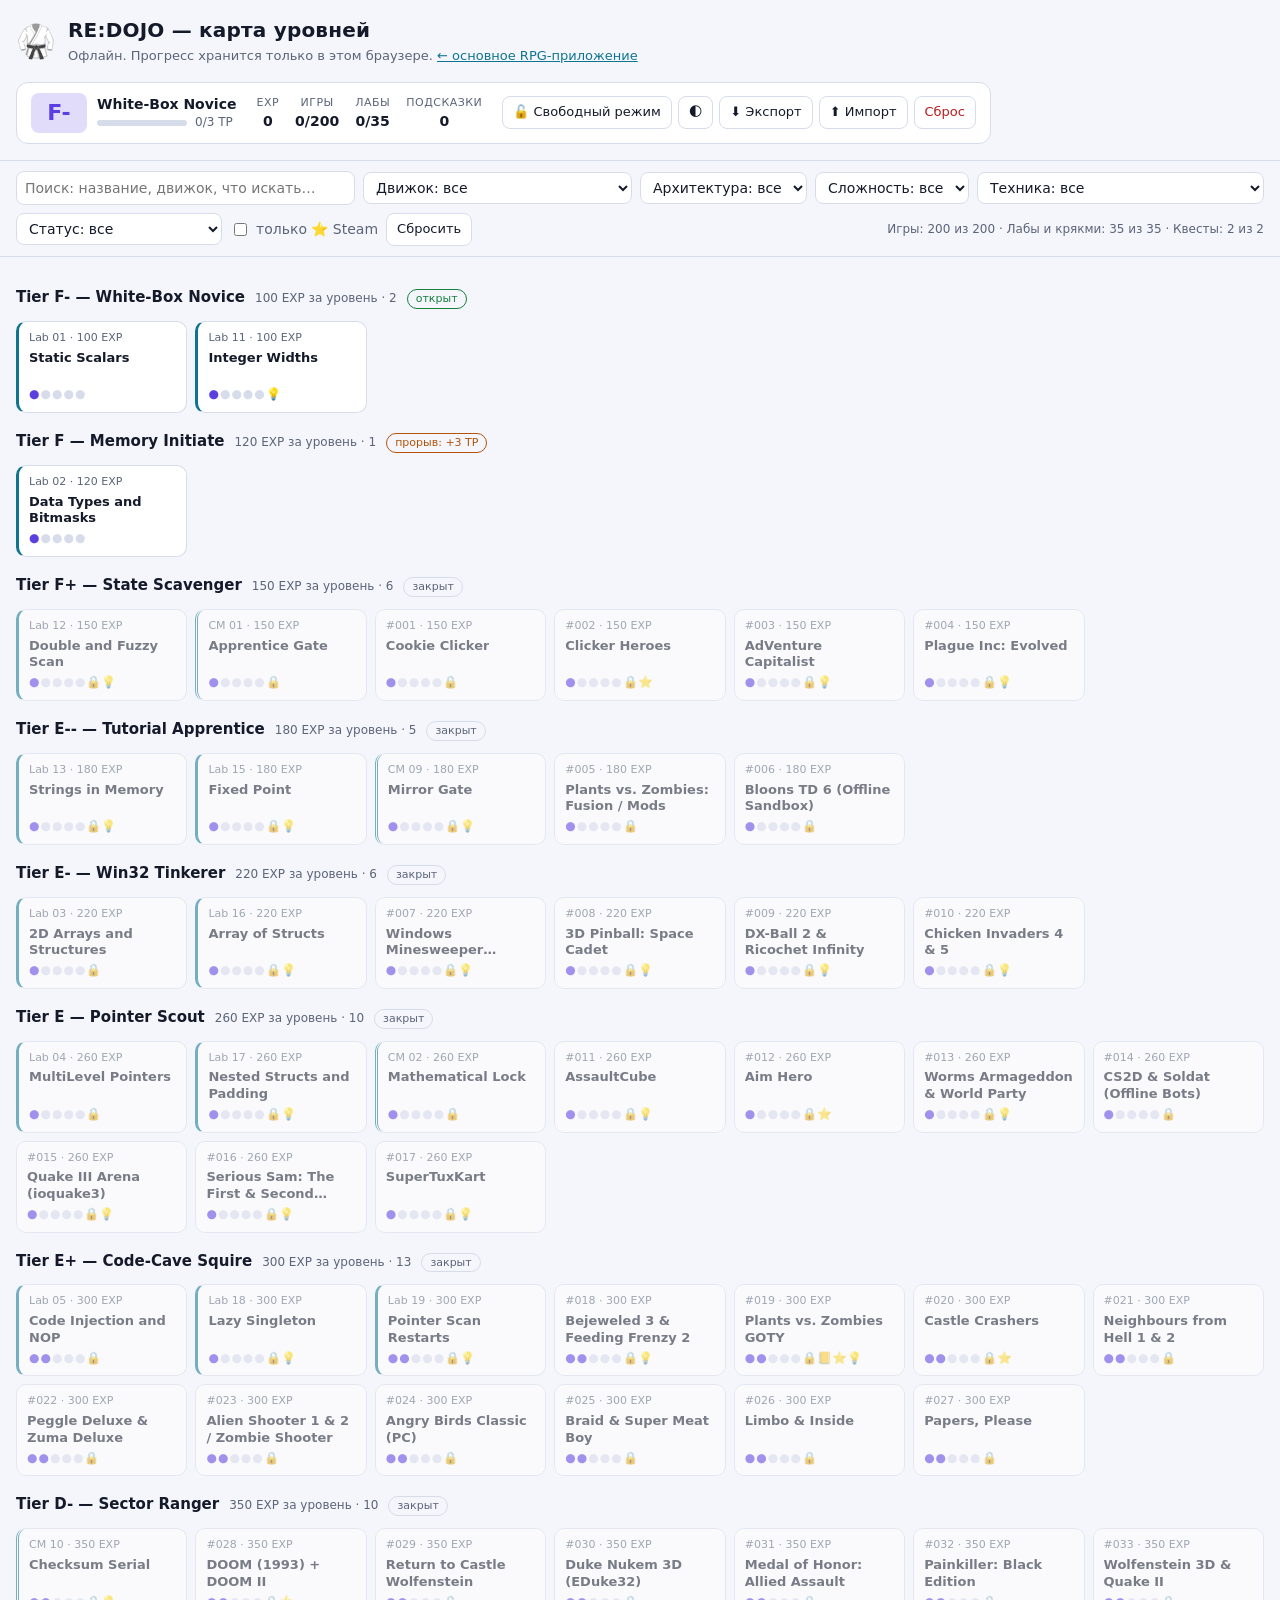
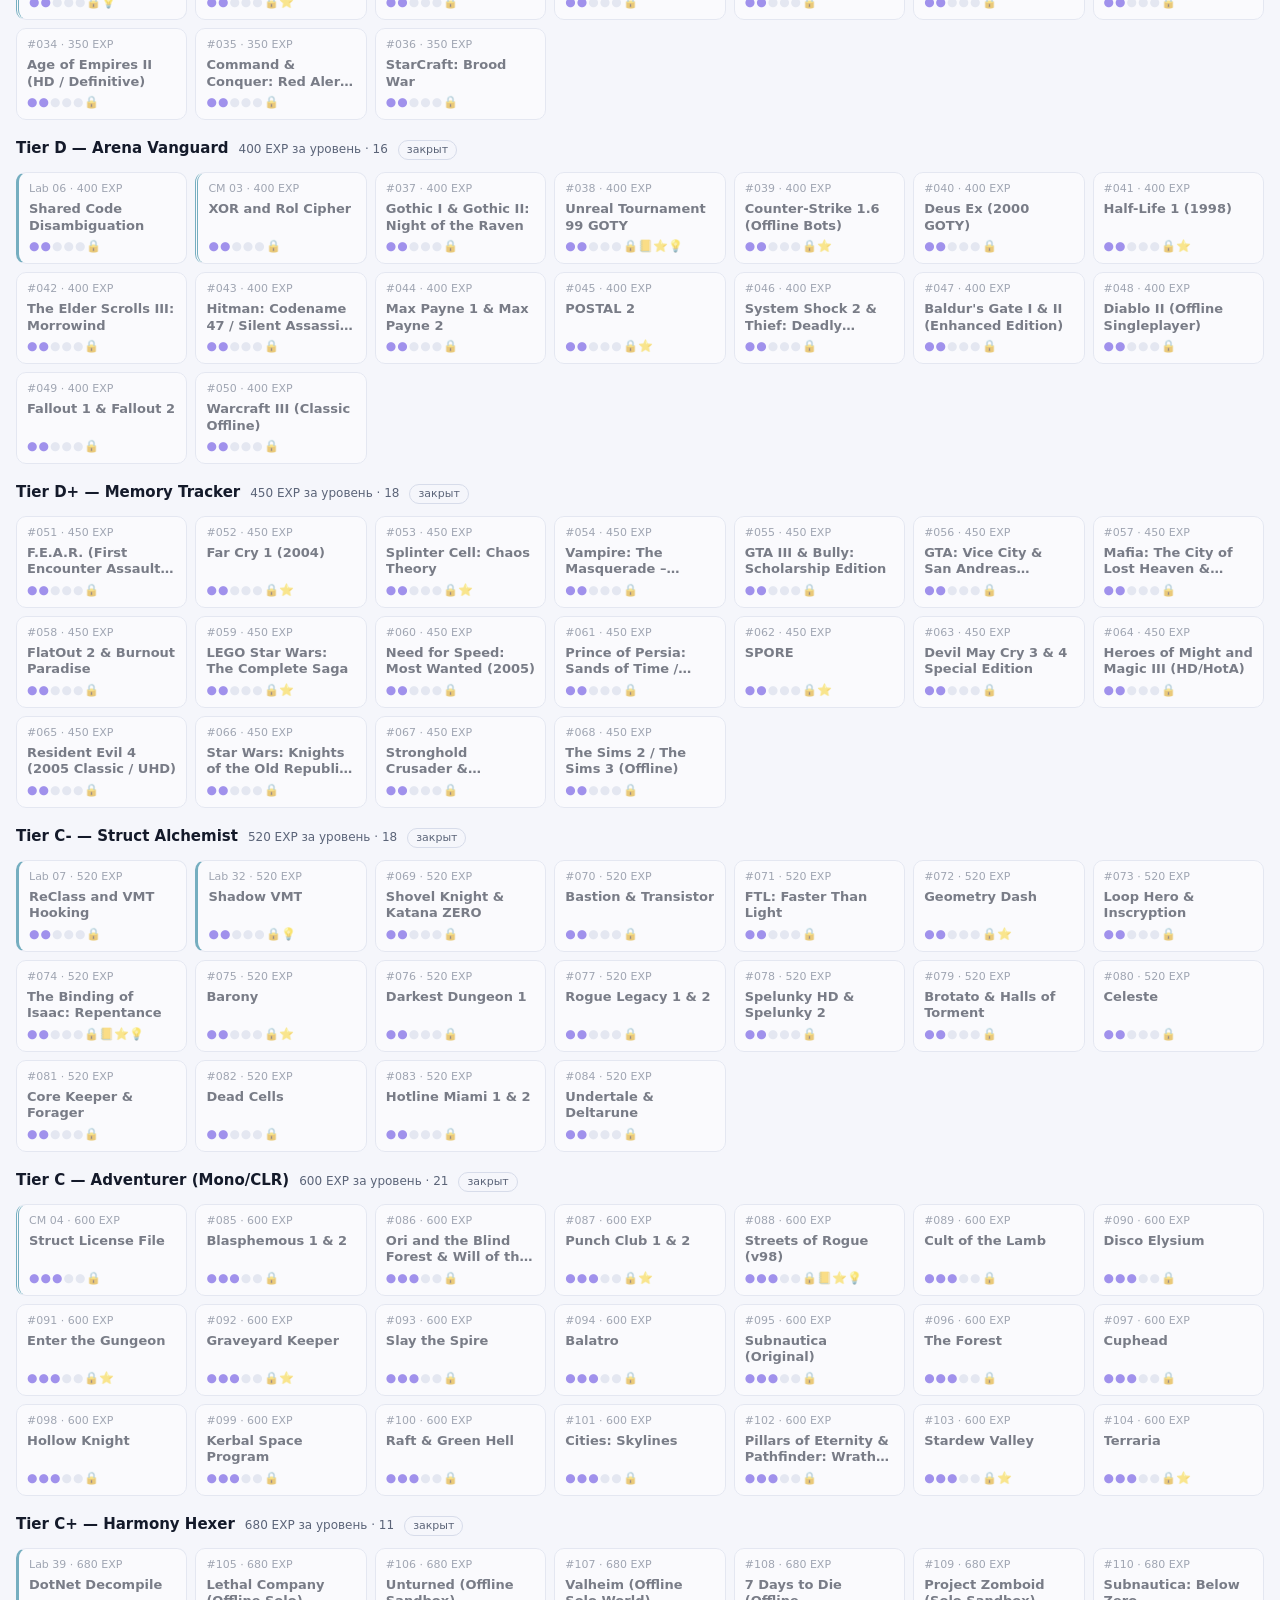
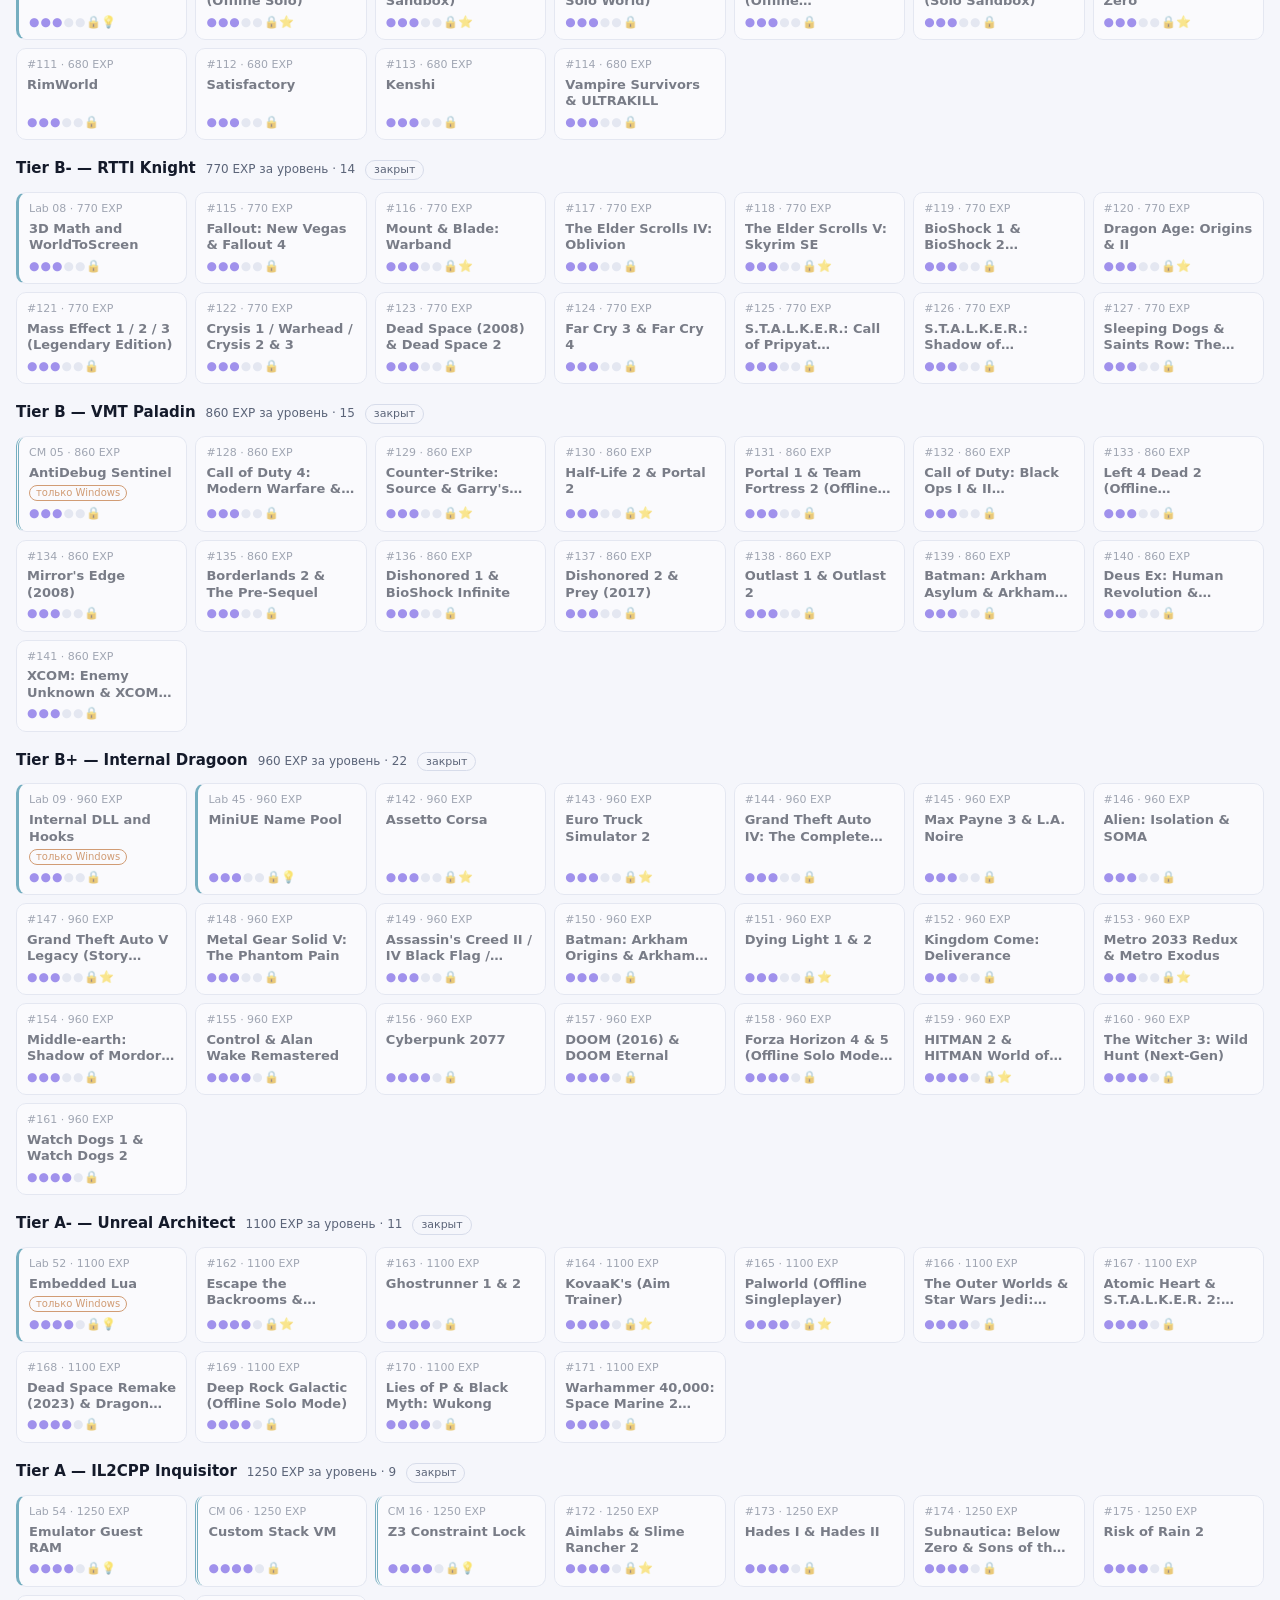
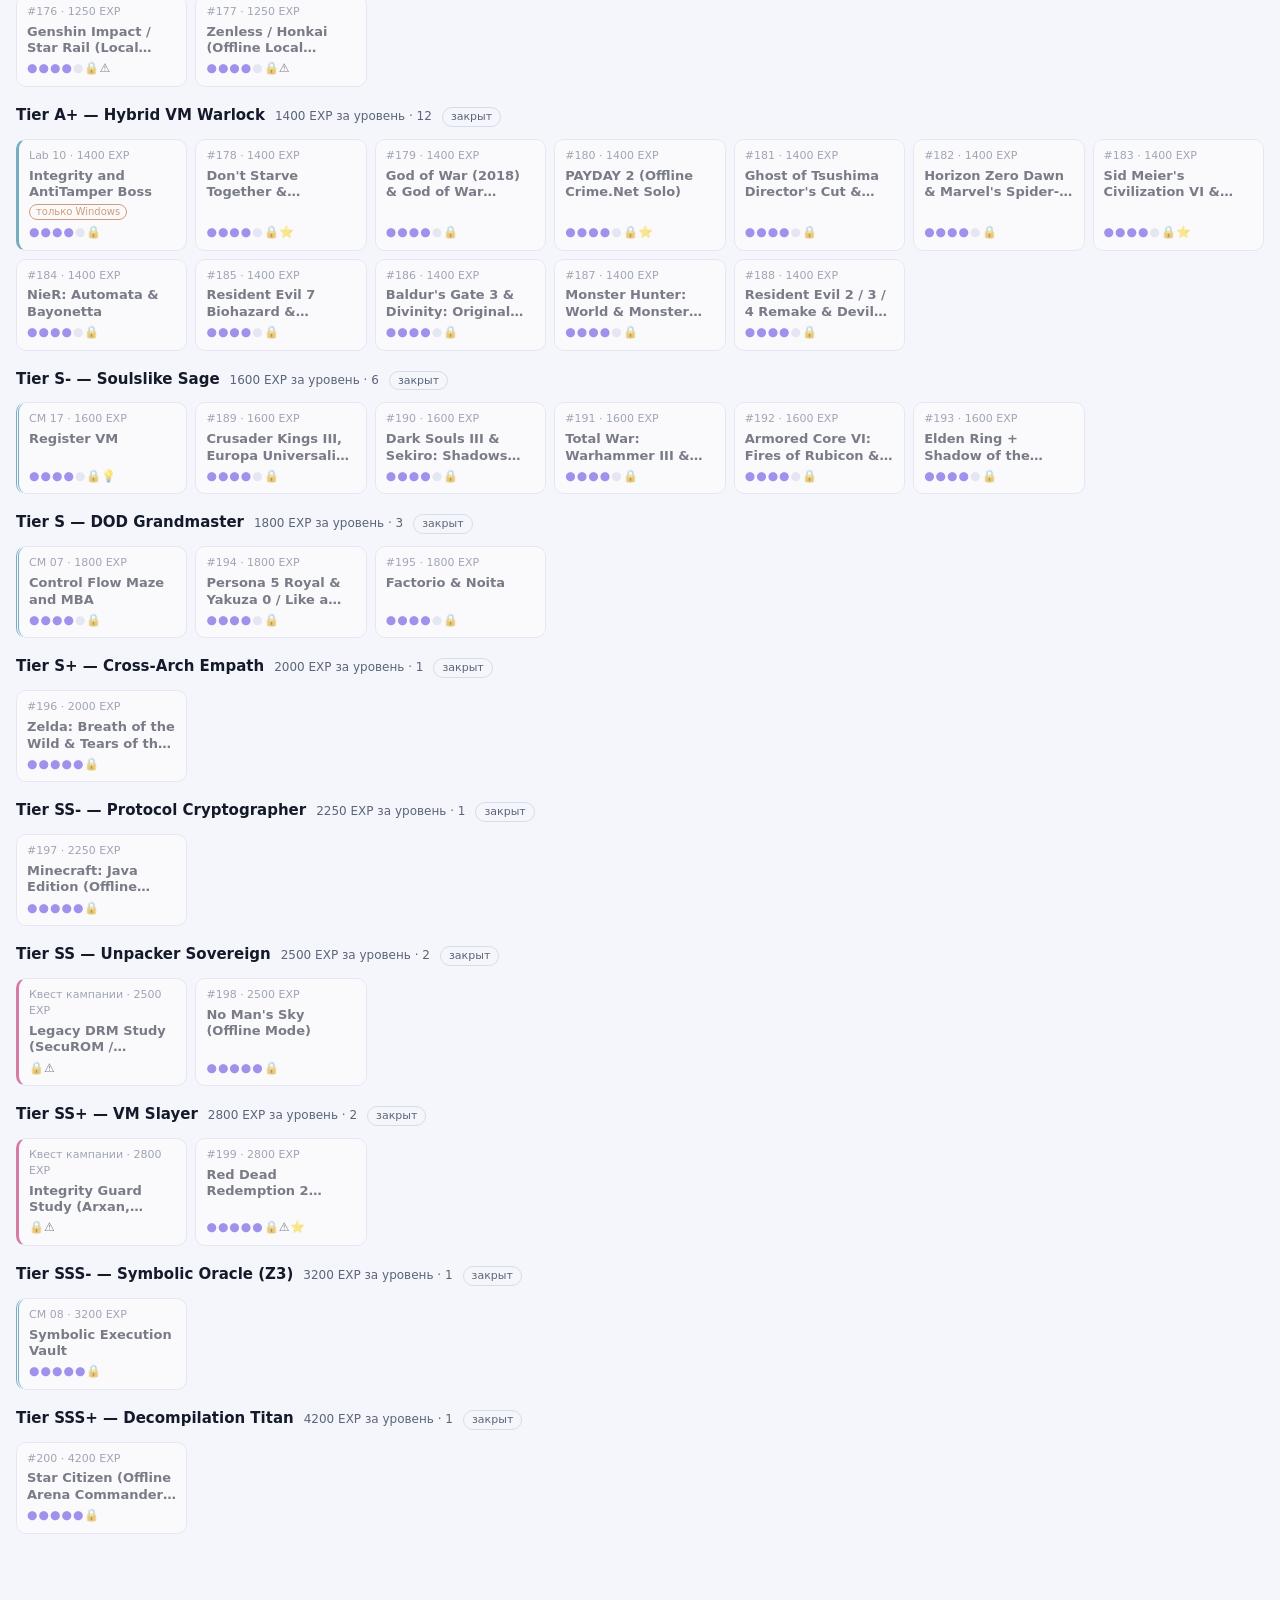
==== commit 953d79e1: "review(lab39): hint 3 keeps the optional IL-patch path Follow-up to 43ae545: the optional second pat" ====
--- a/docs/dojo-map.html
+++ b/docs/dojo-map.html
@@ -219,7 +219,7 @@
   </div>
 
   <div id="toast" class="toast" role="status" aria-live="polite"></div>
-  <script type="application/json" id="dojo-data">{"schema_version":1,"generated_by":"Tools_and_Scripts/build_games_json.py","sources":["data/top200_popular_games.json","README.md","data/notes_index.json","data/safety_overrides.json","data/labs_index.json","data/hints/*.json"],"source_labels":{"my_notes":"из моих заметок","repo_catalog":"нужна проверка","derived":"нужна проверка","needs_verification":"нужна проверка"},"tiers":[{"code":"F-","max_diff":0.2,"title":"White-Box Novice","exp":100},{"code":"F","max_diff":0.4,"title":"Memory Initiate","exp":120},{"code":"F+","max_diff":0.6,"title":"State Scavenger","exp":150},{"code":"E--","max_diff":1.0,"title":"Tutorial Apprentice","exp":180},{"code":"E-","max_diff":1.4,"title":"Win32 Tinkerer","exp":220},{"code":"E","max_diff":1.8,"title":"Pointer Scout","exp":260},{"code":"E+","max_diff":2.2,"title":"Code-Cave Squire","exp":300},{"code":"D-","max_diff":2.6,"title":"Sector Ranger","exp":350},{"code":"D","max_diff":3.0,"title":"Arena Vanguard","exp":400},{"code":"D+","max_diff":3.4,"title":"Memory Tracker","exp":450},{"code":"C-","max_diff":3.8,"title":"Struct Alchemist","exp":520},{"code":"C","max_diff":4.2,"title":"Adventurer (Mono/CLR)","exp":600},{"code":"C+","max_diff":4.6,"title":"Harmony Hexer","exp":680},{"code":"B-","max_diff":5.0,"title":"RTTI Knight","exp":770},{"code":"B","max_diff":5.4,"title":"VMT Paladin","exp":860},{"code":"B+","max_diff":5.8,"title":"Internal Dragoon","exp":960},{"code":"A-","max_diff":6.2,"title":"Unreal Architect","exp":1100},{"code":"A","max_diff":6.6,"title":"IL2CPP Inquisitor","exp":1250},{"code":"A+","max_diff":7.0,"title":"Hybrid VM Warlock","exp":1400},{"code":"S-","max_diff":7.4,"title":"Soulslike Sage","exp":1600},{"code":"S","max_diff":7.7,"title":"DOD Grandmaster","exp":1800},{"code":"S+","max_diff":8.0,"title":"Cross-Arch Empath","exp":2000},{"code":"SS-","max_diff":8.3,"title":"Protocol Cryptographer","exp":2250},{"code":"SS","max_diff":8.6,"title":"Unpacker Sovereign","exp":2500},{"code":"SS+","max_diff":8.9,"title":"VM Slayer","exp":2800},{"code":"SSS-","max_diff":9.2,"title":"Symbolic Oracle (Z3)","exp":3200},{"code":"SSS","max_diff":9.5,"title":"Ring-0 / VMI Phantom","exp":3600},{"code":"SSS+","max_diff":9.8,"title":"Decompilation Titan","exp":4200},{"code":"SSS++","max_diff":10.0,"title":"Demigod of Silicon","exp":5000}],"labs":[{"id":"lab01","kind":"lab","label":"Lab 01","title":"Static Scalars","tier":"F-","difficulty_raw":0.1,"difficulty":1,"exp":100,"path":"Course_Solutions/Lab01_Static_Scalars/lab01_static_scalars.cpp","prerequisite_text":"Zero Experience","concept":"Exact 4-Byte integer scanning (`HP`, `Gold`, `Arrows`) & freezing memory","prerequisites":{"labs":[],"games":[],"source":"derived"},"notes":[{"path":"Course_Solutions/Lab01_Static_Scalars/lab01_static_scalars.cpp","kind":"lab_source"},{"path":"Game_Hacking/Dojo_Labs_Reference.CT","kind":"cheat_table"}],"hints":[],"hints_status":"pending","safety":{"restricted":false},"check":"quest","platform":{"windows_only":false,"msvc_only":false,"needs_unity":false,"needs_dotnet":false}},{"id":"lab11","kind":"lab","label":"Lab 11","title":"Integer Widths","tier":"F-","difficulty_raw":0.3,"difficulty":1,"exp":100,"path":"Course_Solutions/Lab11_Integer_Widths/lab11_integer_widths.cpp","prerequisite_text":"Exact value scans","concept":"Choosing the scan and write width; signed and unsigned overflow","prerequisites":{"labs":["lab01"],"games":[],"source":"derived"},"notes":[{"path":"Course_Solutions/Lab11_Integer_Widths/lab11_integer_widths.cpp","kind":"lab_source"},{"path":"Course_Solutions/Lab11_Integer_Widths/lab11_core.hpp","kind":"lab_source"}],"hints":[{"level":1,"kind":"nudge","text":"Не все числа здесь 4-байтовые. Посмотри на каждое требование хранилища: какое значение не поместится в 4 байта, а какое выглядит как предел маленького типа? Под каждое выбирай свою ширину скана и записи.","source":"my_notes","refs":["Course_Solutions/Lab11_Integer_Widths/lab11_integer_widths.cpp"]},{"level":2,"kind":"concept","text":"Беззнаковое число при вычитании из нуля становится максимумом своего типа, а знаковый байт после 127 уходит в минус — так две цели достижимы прямо в игре. Золото 4-байтовый скан найдёт (пока оно маленькое), но 5 млрд в 4 байта не запишешь.","source":"my_notes","refs":["Course_Solutions/Lab11_Integer_Widths/lab11_core.hpp"]},{"level":3,"kind":"near_spoiler","text":"В lab11_core.hpp: morale — int8_t на +0x00, potions — uint8_t на +0x01, arrows — uint16_t на +0x02, gold — int64_t на +0x08. Пиши каждое поле своей шириной: 4-байтовая запись в morale заденет potions и arrows, а зелий должно остаться не больше 3.","source":"my_notes","refs":["Course_Solutions/Lab11_Integer_Widths/lab11_core.hpp"]}],"hints_status":"draft","safety":{"restricted":false},"check":"selftest","platform":{"windows_only":false,"msvc_only":false,"needs_unity":false,"needs_dotnet":false},"hints_batch":"labs_01.json"},{"id":"lab02","kind":"lab","label":"Lab 02","title":"Data Types and Bitmasks","tier":"F","difficulty_raw":0.5,"difficulty":1,"exp":120,"path":"Course_Solutions/Lab02_Data_Types_and_Bitmasks/lab02_datatypes_bitmasks.cpp","prerequisite_text":"Exact value scans","concept":"IEEE-754 `Float` mana, `Int16` durability, & 8-bit status Bitmask (`0x80`)","prerequisites":{"labs":["lab01"],"games":[],"source":"derived"},"notes":[{"path":"Course_Solutions/Lab02_Data_Types_and_Bitmasks/lab02_datatypes_bitmasks.cpp","kind":"lab_source"}],"hints":[],"hints_status":"pending","safety":{"restricted":false},"check":"quest","platform":{"windows_only":false,"msvc_only":false,"needs_unity":false,"needs_dotnet":false}},{"id":"lab12","kind":"lab","label":"Lab 12","title":"Double and Fuzzy Scan","tier":"F+","difficulty_raw":0.6,"difficulty":1,"exp":150,"path":"Course_Solutions/Lab12_Double_and_Fuzzy_Scan/lab12_double_fuzzy.cpp","prerequisite_text":"Float & Int16 scans","concept":"Values you cannot scan exactly because the screen rounds them; 8-byte and 4-byte floating point","prerequisites":{"labs":["lab02"],"games":[],"source":"derived"},"notes":[{"path":"Course_Solutions/Lab12_Double_and_Fuzzy_Scan/lab12_double_fuzzy.cpp","kind":"lab_source"},{"path":"Course_Solutions/Lab12_Double_and_Fuzzy_Scan/lab12_core.hpp","kind":"lab_source"}],"hints":[{"level":1,"kind":"nudge","text":"Число на экране округлено, поэтому точный скан по нему ничего не найдёт. Начни с «Unknown initial value», а дальше отсеивай по тому, как значение меняется после твоих действий.","source":"my_notes","refs":["Course_Solutions/Lab12_Double_and_Fuzzy_Scan/lab12_double_fuzzy.cpp"]},{"level":2,"kind":"concept","text":"Эссенция и чистота — разные типы с плавающей точкой: одна занимает 8 байт, другая 4. Сканируй и пиши каждую своим типом. Значение, записанное не тем типом, испортит соседние байты или окажется крошечным числом.","source":"my_notes","refs":["Course_Solutions/Lab12_Double_and_Fuzzy_Scan/lab12_core.hpp"]},{"level":3,"kind":"near_spoiler","text":"В lab12_core.hpp: essence — double на +0x00, catalystPurity — float на +0x08. Фильтр в игре упирается в kPurityCap, а камню нужны ровно 1000000 эссенции и чистота ровно 1.0 (100 %), так что обе величины ставь правкой памяти.","source":"my_notes","refs":["Course_Solutions/Lab12_Double_and_Fuzzy_Scan/lab12_core.hpp"]}],"hints_status":"draft","safety":{"restricted":false},"check":"selftest","platform":{"windows_only":false,"msvc_only":false,"needs_unity":false,"needs_dotnet":false},"hints_batch":"labs_01.json"},{"id":"cm01","kind":"crackme","label":"CM 01","title":"Apprentice Gate","tier":"F+","difficulty_raw":0.7,"difficulty":1,"exp":150,"path":"Crackmes_and_CTF/01_Apprentice_Gate/crackme01_strings.cpp","prerequisite_text":"Basic terminal I/O","concept":"`.rdata` plaintext strings vs runtime Stack Strings in Ghidra/x64dbg","prerequisites":{"labs":[],"games":[],"source":"derived"},"notes":[{"path":"Crackmes_and_CTF/01_Apprentice_Gate/crackme01_strings.cpp","kind":"lab_source"}],"hints":[],"hints_status":"pending","safety":{"restricted":false},"check":"flag","platform":{"windows_only":false,"msvc_only":false,"needs_unity":false,"needs_dotnet":false}},{"id":"lab13","kind":"lab","label":"Lab 13","title":"Strings in Memory","tier":"E--","difficulty_raw":0.8,"difficulty":1,"exp":180,"path":"Course_Solutions/Lab13_Strings_in_Memory/lab13_strings.cpp","prerequisite_text":"Fuzzy scans","concept":"Text in memory in more than one encoding and layout","prerequisites":{"labs":["lab12"],"games":[],"source":"derived"},"notes":[{"path":"Course_Solutions/Lab13_Strings_in_Memory/lab13_strings.cpp","kind":"lab_source"},{"path":"Course_Solutions/Lab13_Strings_in_Memory/lab13_core.hpp","kind":"lab_source"}],"hints":[{"level":1,"kind":"nudge","text":"Имя героя хранится не однобайтовыми буквами. Если скан строки по видимому имени ничего не находит, подумай, какой кодировкой Windows-программы часто хранят текст, и включи её в поиске.","source":"my_notes","refs":["Course_Solutions/Lab13_Strings_in_Memory/lab13_strings.cpp"]},{"level":2,"kind":"concept","text":"Перед буквами тега лежит отдельный байт длины, и игра читает ровно столько букв, сколько в нём записано. Поменять только буквы мало: нужно поменять и длину, не затерев её самими буквами.","source":"my_notes","refs":["Course_Solutions/Lab13_Strings_in_Memory/lab13_strings.cpp"]},{"level":3,"kind":"near_spoiler","text":"В lab13_core.hpp: heroName — char16_t[16] на +0x00 (UTF-16LE, с нулём в конце), tagLength — байт на +0x20, guildTag — ASCII на +0x21. Имя целиком помещается в буфер, ограничение 8 букв есть только в меню.","source":"my_notes","refs":["Course_Solutions/Lab13_Strings_in_Memory/lab13_core.hpp"]}],"hints_status":"draft","safety":{"restricted":false},"check":"selftest","platform":{"windows_only":false,"msvc_only":false,"needs_unity":false,"needs_dotnet":false},"hints_batch":"labs_01.json"},{"id":"cm09","kind":"crackme","label":"CM 09","title":"Mirror Gate","tier":"E--","difficulty_raw":0.9,"difficulty":1,"exp":180,"path":"Crackmes_and_CTF/09_Mirror_Gate/crackme09_mirror.cpp","prerequisite_text":"String recovery","concept":"A password stored after a reversible transformation","prerequisites":{"labs":["cm01"],"games":[],"source":"derived"},"notes":[{"path":"Crackmes_and_CTF/09_Mirror_Gate/crackme09_mirror.cpp","kind":"lab_source"}],"hints":[{"level":1,"kind":"nudge","text":"Строки с паролем в бинаре нет. Найди место, где ввод сравнивается с массивом байтов, и посмотри, что с вводом делают до сравнения.","source":"my_notes","refs":["Crackmes_and_CTF/09_Mirror_Gate/crackme09_mirror.cpp"]},{"level":2,"kind":"concept","text":"Цикл берёт символы ввода не по порядку, а с противоположного конца, и к каждому прибавляет одно и то же число. Обе операции обратимы: примени обратные в обратном порядке.","source":"my_notes","refs":["Crackmes_and_CTF/09_Mirror_Gate/crackme09_mirror.cpp"]},{"level":3,"kind":"near_spoiler","text":"В crackme09_mirror.cpp массив kEncoded из 13 байт сравнивается с input[n - 1 - i] + kShift. Вычти kShift из каждого байта и разверни результат — получится пароль.","source":"my_notes","refs":["Crackmes_and_CTF/09_Mirror_Gate/crackme09_mirror.cpp"]}],"hints_status":"draft","safety":{"restricted":false},"check":"flag","platform":{"windows_only":false,"msvc_only":false,"needs_unity":false,"needs_dotnet":false},"hints_batch":"labs_01.json"},{"id":"lab15","kind":"lab","label":"Lab 15","title":"Fixed Point","tier":"E--","difficulty_raw":1.1,"difficulty":1,"exp":180,"path":"Course_Solutions/Lab15_Fixed_Point/lab15_fixed_point.cpp","prerequisite_text":"Fuzzy scans","concept":"Fractions stored without floating point","prerequisites":{"labs":["lab12"],"games":[],"source":"derived"},"notes":[{"path":"Course_Solutions/Lab15_Fixed_Point/lab15_fixed_point.cpp","kind":"lab_source"},{"path":"Course_Solutions/Lab15_Fixed_Point/lab15_core.hpp","kind":"lab_source"}],"hints":[{"level":1,"kind":"nudge","text":"На экране дробные числа, но скан Float их не находит. Значит, дробь хранится не во float. Попробуй найти топливо как обычное 4-байтовое целое через «Unknown initial value» и «Increased / Decreased».","source":"my_notes","refs":["Course_Solutions/Lab15_Fixed_Point/lab15_fixed_point.cpp"]},{"level":2,"kind":"concept","text":"Это фиксированная точка 16.16: младшие 16 бит — дробная часть, сырое значение = число на экране × 65536. Посчитай сырое целое для текущего топлива и проверь находку точным сканом.","source":"my_notes","refs":["Course_Solutions/Lab15_Fixed_Point/lab15_core.hpp"]},{"level":3,"kind":"near_spoiler","text":"В lab15_core.hpp: fuel — int32 на +0x00, thrust — int32 на +0x04, оба 16.16. Для прыжка нужны точные сырые значения: 1000 × 65536 для топлива и 3.25 × 65536 для тяги. Пиши их как 4 Bytes, а не как Float.","source":"my_notes","refs":["Course_Solutions/Lab15_Fixed_Point/lab15_core.hpp"]}],"hints_status":"draft","safety":{"restricted":false},"check":"selftest","platform":{"windows_only":false,"msvc_only":false,"needs_unity":false,"needs_dotnet":false},"hints_batch":"labs_01.json"},{"id":"lab03","kind":"lab","label":"Lab 03","title":"2D Arrays and Structures","tier":"E-","difficulty_raw":1.3,"difficulty":1,"exp":220,"path":"Course_Solutions/Lab03_2D_Arrays_and_Structures/lab03_grid_minesweeper.cpp","prerequisite_text":"Byte inspection","concept":"Contiguous C structs & revealing a hidden 6x 6 trap grid in Hex View","prerequisites":{"labs":["lab02"],"games":[],"source":"derived"},"notes":[{"path":"Course_Solutions/Lab03_2D_Arrays_and_Structures/lab03_grid_minesweeper.cpp","kind":"lab_source"}],"hints":[],"hints_status":"pending","safety":{"restricted":false},"check":"quest","platform":{"windows_only":false,"msvc_only":false,"needs_unity":false,"needs_dotnet":false}},{"id":"lab16","kind":"lab","label":"Lab 16","title":"Array of Structs","tier":"E-","difficulty_raw":1.4,"difficulty":1,"exp":220,"path":"Course_Solutions/Lab16_Array_of_Structs/lab16_array_of_structs.cpp","prerequisite_text":"Struct offsets","concept":"The same field in every element of an entity array","prerequisites":{"labs":["lab03"],"games":[],"source":"derived"},"notes":[{"path":"Course_Solutions/Lab16_Array_of_Structs/lab16_array_of_structs.cpp","kind":"lab_source"},{"path":"Course_Solutions/Lab16_Array_of_Structs/lab16_core.hpp","kind":"lab_source"}],"hints":[{"level":1,"kind":"nudge","text":"Найди HP одного бойца точным сканом, а потом HP следующего. Разница между их адресами — размер одной структуры. Дальше все бойцы находятся арифметикой, без новых сканов.","source":"my_notes","refs":["Course_Solutions/Lab16_Array_of_Structs/lab16_array_of_structs.cpp"]},{"level":2,"kind":"concept","text":"У каждого бойца одни и те же поля в одном порядке. Кроме HP, в структуре есть поле состояния: павший боец отличается от живого битом в нём, а не только нулевым HP.","source":"my_notes","refs":["Course_Solutions/Lab16_Array_of_Structs/lab16_array_of_structs.cpp"]},{"level":3,"kind":"near_spoiler","text":"В lab16_core.hpp: sizeof(Unit) == 0x18 — это шаг. HP — на +0x04 каждого элемента, flags — на +0x14, бит 0 — «жив». Павший боец — элемент 5: ему нужны и HP, и этот бит.","source":"my_notes","refs":["Course_Solutions/Lab16_Array_of_Structs/lab16_core.hpp"]}],"hints_status":"draft","safety":{"restricted":false},"check":"selftest","platform":{"windows_only":false,"msvc_only":false,"needs_unity":false,"needs_dotnet":false},"hints_batch":"labs_01.json"},{"id":"lab17","kind":"lab","label":"Lab 17","title":"Nested Structs and Padding","tier":"E","difficulty_raw":1.6,"difficulty":1,"exp":260,"path":"Course_Solutions/Lab17_Nested_Structs_and_Padding/lab17_nested_padding.cpp","prerequisite_text":"Array stride","concept":"The real field offsets of nested objects","prerequisites":{"labs":["lab16"],"games":[],"source":"derived"},"notes":[{"path":"Course_Solutions/Lab17_Nested_Structs_and_Padding/lab17_nested_padding.cpp","kind":"lab_source"},{"path":"Course_Solutions/Lab17_Nested_Structs_and_Padding/lab17_core.hpp","kind":"lab_source"}],"hints":[{"level":1,"kind":"nudge","text":"Открой объект героя в Structure Dissect (или ReClass.NET) и не считай смещения в уме: компилятор вставляет пустые байты между полями разного размера.","source":"my_notes","refs":["Course_Solutions/Lab17_Nested_Structs_and_Padding/lab17_nested_padding.cpp"]},{"level":2,"kind":"concept","text":"Поле выравнивается по своему размеру: double — по 8, uint16 — по 2. Поэтому вложенная структура с double сама начинается с границы 8. Только у упакованной структуры пустых байтов нет, и её поле может стоять на нечётном адресе.","source":"my_notes","refs":["Course_Solutions/Lab17_Nested_Structs_and_Padding/lab17_core.hpp"]},{"level":3,"kind":"near_spoiler","text":"В lab17_core.hpp смещения внутри g_Hero: crit (double) — +0x18, durability (uint16) — +0x22, goldValue упакованной добычи (uint32) — +0x29. Их закрепляют static_assert.","source":"my_notes","refs":["Course_Solutions/Lab17_Nested_Structs_and_Padding/lab17_core.hpp"]}],"hints_status":"draft","safety":{"restricted":false},"check":"selftest","platform":{"windows_only":false,"msvc_only":false,"needs_unity":false,"needs_dotnet":false},"hints_batch":"labs_01.json"},{"id":"lab04","kind":"lab","label":"Lab 04","title":"MultiLevel Pointers","tier":"E","difficulty_raw":1.8,"difficulty":1,"exp":260,"path":"Course_Solutions/Lab04_MultiLevel_Pointers/lab04_pointer_chains.cpp","prerequisite_text":"Struct offsets","concept":"Dynamic Heap reallocation (`new`/`delete`) & 3-level Pointer Chains","prerequisites":{"labs":["lab03"],"games":[],"source":"derived"},"notes":[{"path":"Course_Solutions/Lab04_MultiLevel_Pointers/lab04_pointer_chains.cpp","kind":"lab_source"},{"path":"Game_Hacking/Dojo_Labs_Reference.CT","kind":"cheat_table"}],"hints":[],"hints_status":"pending","safety":{"restricted":false},"check":"quest","platform":{"windows_only":false,"msvc_only":false,"needs_unity":false,"needs_dotnet":false}},{"id":"cm02","kind":"crackme","label":"CM 02","title":"Mathematical Lock","tier":"E","difficulty_raw":1.9,"difficulty":1,"exp":260,"path":"Crackmes_and_CTF/02_Mathematical_Lock/crackme02_serial_math.cpp","prerequisite_text":"Assembly jumps","concept":"Reversing `AAAA-BBBB-CCCC` arithmetic & writing a Python Keygen","prerequisites":{"labs":["cm01"],"games":[],"source":"derived"},"notes":[{"path":"Crackmes_and_CTF/02_Mathematical_Lock/crackme02_serial_math.cpp","kind":"lab_source"}],"hints":[],"hints_status":"pending","safety":{"restricted":false},"check":"flag","platform":{"windows_only":false,"msvc_only":false,"needs_unity":false,"needs_dotnet":false}},{"id":"lab18","kind":"lab","label":"Lab 18","title":"Lazy Singleton","tier":"E+","difficulty_raw":2.0,"difficulty":1,"exp":300,"path":"Course_Solutions/Lab18_Lazy_Singleton/lab18_lazy_singleton.cpp","prerequisite_text":"Pointer chains","concept":"A manager pointer that stays empty until first use","prerequisites":{"labs":["lab04"],"games":[],"source":"derived"},"notes":[{"path":"Course_Solutions/Lab18_Lazy_Singleton/lab18_lazy_singleton.cpp","kind":"lab_source"},{"path":"Course_Solutions/Lab18_Lazy_Singleton/lab18_core.hpp","kind":"lab_source"}],"hints":[{"level":1,"kind":"nudge","text":"Статический указатель на менеджер существует с самого запуска, но пока ты ни разу не зашёл в подземелье, в нём ноль. Сначала дай игре создать объекты, потом ищи.","source":"my_notes","refs":["Course_Solutions/Lab18_Lazy_Singleton/lab18_lazy_singleton.cpp"]},{"level":2,"kind":"concept","text":"Найди самоцветы точным сканом, затем «что обращается к этому адресу»: получишь смещение внутри инвентаря и адрес самого инвентаря. Дальше ищи, кто хранит указатель на инвентарь, и так вверх до статического указателя.","source":"my_notes","refs":["Course_Solutions/Lab18_Lazy_Singleton/lab18_lazy_singleton.cpp"]},{"level":3,"kind":"near_spoiler","text":"В lab18_core.hpp цепочка такая: [g_pGameManager] +0x08 -> Player, Player +0x08 -> Inventory, Inventory +0x10 = gems (int32). Пиши 99999 только после первого входа в подземелье.","source":"my_notes","refs":["Course_Solutions/Lab18_Lazy_Singleton/lab18_core.hpp"]}],"hints_status":"draft","safety":{"restricted":false},"check":"selftest","platform":{"windows_only":false,"msvc_only":false,"needs_unity":false,"needs_dotnet":false},"hints_batch":"labs_01.json"},{"id":"lab19","kind":"lab","label":"Lab 19","title":"Pointer Scan Restarts","tier":"E+","difficulty_raw":2.1,"difficulty":2,"exp":300,"path":"Course_Solutions/Lab19_Pointer_Scan_Restarts/lab19_pointer_scan.cpp","prerequisite_text":"Lazy singleton","concept":"Pointer scan, restart and rescan until only a path that survives restarts is left","prerequisites":{"labs":["lab18"],"games":[],"source":"derived"},"notes":[{"path":"Course_Solutions/Lab19_Pointer_Scan_Restarts/lab19_pointer_scan.cpp","kind":"lab_source"},{"path":"Course_Solutions/Lab19_Pointer_Scan_Restarts/lab19_core.hpp","kind":"lab_source"}],"hints":[{"level":1,"kind":"nudge","text":"Адрес золота меняется при каждом запуске, так что сохранённый адрес бесполезен. Сделай сканирование указателей на золото, перезапусти программу, найди золото заново и отсей список указателей по новому адресу.","source":"my_notes","refs":["Course_Solutions/Lab19_Pointer_Scan_Restarts/lab19_pointer_scan.cpp"]},{"level":2,"kind":"concept","text":"Два пути выглядят правильными: у одного существа золото каждый ход копирует золото героя, а ещё есть свежая копия самого героя. Число на экране совпадёт, но это другие адреса — после перезапуска такие пути проверку не пройдут. Оставляй только пути, пережившие несколько перезапусков.","source":"my_notes","refs":["Course_Solutions/Lab19_Pointer_Scan_Restarts/lab19_core.hpp"]},{"level":3,"kind":"near_spoiler","text":"В lab19_core.hpp стабильный путь такой: g_World +0x18 -> Registry, +0x08 -> list, +0x18 (элемент 3) -> герой, +0x2C = gold. Ловушки: lastSpawned на +0x10 и heroSnapshot на +0x20.","source":"my_notes","refs":["Course_Solutions/Lab19_Pointer_Scan_Restarts/lab19_core.hpp"]}],"hints_status":"draft","safety":{"restricted":false},"check":"checker","platform":{"windows_only":false,"msvc_only":false,"needs_unity":false,"needs_dotnet":false},"hints_batch":"labs_01.json"},{"id":"lab05","kind":"lab","label":"Lab 05","title":"Code Injection and NOP","tier":"E+","difficulty_raw":2.3,"difficulty":2,"exp":300,"path":"Course_Solutions/Lab05_Code_Injection_and_NOP/lab05_code_injection.cpp","prerequisite_text":"Heap pointers","concept":"Hardware Breakpoints (\"What writes\"), `NOP` (`0x90`), & Auto Assembler `alloc`","prerequisites":{"labs":["lab04"],"games":[],"source":"derived"},"notes":[{"path":"Course_Solutions/Lab05_Code_Injection_and_NOP/lab05_code_injection.cpp","kind":"lab_source"},{"path":"Game_Hacking/Dojo_Labs_Reference.CT","kind":"cheat_table"}],"hints":[],"hints_status":"pending","safety":{"restricted":false},"check":"quest","platform":{"windows_only":false,"msvc_only":false,"needs_unity":false,"needs_dotnet":false}},{"id":"cm10","kind":"crackme","label":"CM 10","title":"Checksum Serial","tier":"D-","difficulty_raw":2.6,"difficulty":2,"exp":350,"path":"Crackmes_and_CTF/10_Checksum_Serial/crackme10_checksum_serial.cpp","prerequisite_text":"Python keygen","concept":"Rule-based serial with a per-run challenge block: reverse the rules, write a key generator","prerequisites":{"labs":["cm02"],"games":[],"source":"derived"},"notes":[{"path":"Crackmes_and_CTF/10_Checksum_Serial/crackme10_checksum_serial.cpp","kind":"lab_source"}],"hints":[{"level":1,"kind":"nudge","text":"Здесь нет одного правильного серийника, с которым сравнивают ввод, а второй блок каждый раз новый. Найди все проверки, которые получают разобранные цифры и возвращают да/нет, — каждая из них отдельное правило.","source":"my_notes","refs":["Crackmes_and_CTF/10_Checksum_Serial/crackme10_checksum_serial.cpp"]},{"level":2,"kind":"concept","text":"Одно правило проходит по цифрам справа налево и удваивает каждую вторую — это алгоритм Луна, контрольная цифра. Остальные связывают блоки: второй блок должен совпасть с вызовом, у первого задана сумма цифр, третий вычисляется из первых двух.","source":"my_notes","refs":["Crackmes_and_CTF/10_Checksum_Serial/crackme10_checksum_serial.cpp"]},{"level":3,"kind":"near_spoiler","text":"В crackme10_checksum_serial.cpp: блок B = вызов, сумма цифр блока A = 20, блок C = (A * 7 + B * 3 + 1234) % 10000, последняя цифра — контрольная по Луну над 13 цифрами. Кейген: выбери A, возьми B из вызова, вычисли C и контрольную цифру.","source":"my_notes","refs":["Crackmes_and_CTF/10_Checksum_Serial/crackme10_checksum_serial.cpp"]}],"hints_status":"draft","safety":{"restricted":false},"check":"flag","platform":{"windows_only":false,"msvc_only":false,"needs_unity":false,"needs_dotnet":false},"hints_batch":"labs_01.json"},{"id":"lab06","kind":"lab","label":"Lab 06","title":"Shared Code Disambiguation","tier":"D","difficulty_raw":3.0,"difficulty":2,"exp":400,"path":"Course_Solutions/Lab06_Shared_Code_Disambiguation/lab06_shared_code.cpp","prerequisite_text":"Auto Assembler","concept":"Shared Engine Code: Filtering `victim->factionId` (`[rcx+08]`) for 1-Hit Kill","prerequisites":{"labs":["lab05"],"games":[],"source":"derived"},"notes":[{"path":"Course_Solutions/Lab06_Shared_Code_Disambiguation/lab06_shared_code.cpp","kind":"lab_source"},{"path":"Game_Hacking/Dojo_Labs_Reference.CT","kind":"cheat_table"}],"hints":[],"hints_status":"pending","safety":{"restricted":false},"check":"quest","platform":{"windows_only":false,"msvc_only":false,"needs_unity":false,"needs_dotnet":false}},{"id":"cm03","kind":"crackme","label":"CM 03","title":"XOR and Rol Cipher","tier":"D","difficulty_raw":3.1,"difficulty":2,"exp":400,"path":"Crackmes_and_CTF/03_XOR_and_Rol_Cipher/crackme03_xor_rol.cpp","prerequisite_text":"Decompiler math","concept":"Bitwise rotation (`ROL8`/`ROR8`) + index-dependent `XOR` cipher inversion","prerequisites":{"labs":["cm02"],"games":[],"source":"derived"},"notes":[{"path":"Crackmes_and_CTF/03_XOR_and_Rol_Cipher/crackme03_xor_rol.cpp","kind":"lab_source"}],"hints":[],"hints_status":"pending","safety":{"restricted":false},"check":"flag","platform":{"windows_only":false,"msvc_only":false,"needs_unity":false,"needs_dotnet":false}},{"id":"lab07","kind":"lab","label":"Lab 07","title":"ReClass and VMT Hooking","tier":"C-","difficulty_raw":3.8,"difficulty":2,"exp":520,"path":"Course_Solutions/Lab07_ReClass_and_VMT_Hooking/lab07_vtable_reclass.cpp","prerequisite_text":"Class pointers","concept":"C++ Polymorphism, ReClass.NET, & hijacking Virtual Method Tables (`vptr`)","prerequisites":{"labs":["lab06"],"games":[],"source":"derived"},"notes":[{"path":"Course_Solutions/Lab07_ReClass_and_VMT_Hooking/lab07_vtable_reclass.cpp","kind":"lab_source"}],"hints":[],"hints_status":"pending","safety":{"restricted":false},"check":"quest","platform":{"windows_only":false,"msvc_only":false,"needs_unity":false,"needs_dotnet":false}},{"id":"lab32","kind":"lab","label":"Lab 32","title":"Shadow VMT","tier":"C-","difficulty_raw":3.9,"difficulty":2,"exp":520,"path":"Course_Solutions/Lab32_Shadow_VMT/lab32_shadow_vmt.cpp","prerequisite_text":"VMT basics","concept":"Changing the behaviour of one object of a class without touching the others","prerequisites":{"labs":["lab07"],"games":[],"source":"derived"},"notes":[{"path":"Course_Solutions/Lab32_Shadow_VMT/lab32_shadow_vmt.cpp","kind":"lab_source"},{"path":"Course_Solutions/Lab32_Shadow_VMT/lab32_core.hpp","kind":"lab_source"}],"hints":[{"level":1,"kind":"nudge","text":"Все три стражника используют одну и ту же таблицу виртуальных методов. Сравни их vptr: если поменять слот в самой таблице, подкупными станут все, и Маршал это заметит.","source":"my_notes","refs":["Course_Solutions/Lab32_Shadow_VMT/lab32_shadow_vmt.cpp"]},{"level":2,"kind":"concept","text":"Сделай Капитану собственную копию таблицы — всех слотов, а не части: выдели память, скопируй таблицу и запиши адрес копии в его vptr. Меняй слот только в копии; нужная функция, которая отвечает true, уже есть у Торговца. Целиком подменить vptr на таблицу Торговца нельзя — Капитан перестанет быть Капитаном.","source":"my_notes","refs":["Course_Solutions/Lab32_Shadow_VMT/lab32_core.hpp"]},{"level":3,"kind":"near_spoiler","text":"В lab32_core.hpp: IsBribable — slot 2 (table +0x10), в таблице 4 слота. Капитан — g_Guards[2], объект +0x20 от начала массива, его vptr на +0x00 объекта. В копии таблицы запиши в +0x10 значение из таблицы g_Merchant по +0x10.","source":"my_notes","refs":["Course_Solutions/Lab32_Shadow_VMT/lab32_core.hpp"]}],"hints_status":"draft","safety":{"restricted":false},"check":"selftest","platform":{"windows_only":false,"msvc_only":false,"needs_unity":false,"needs_dotnet":false},"hints_batch":"labs_01.json"},{"id":"cm04","kind":"crackme","label":"CM 04","title":"Struct License File","tier":"C","difficulty_raw":4.3,"difficulty":3,"exp":600,"path":"Crackmes_and_CTF/04_Struct_License_File/crackme04_binary_license.cpp","prerequisite_text":"Bitwise checksums","concept":"File Format RE: Reversing a packed 24-byte `license.dat` struct (`struct.pack`)","prerequisites":{"labs":["cm03"],"games":[],"source":"derived"},"notes":[{"path":"Crackmes_and_CTF/04_Struct_License_File/crackme04_binary_license.cpp","kind":"lab_source"}],"hints":[],"hints_status":"pending","safety":{"restricted":false},"check":"flag","platform":{"windows_only":false,"msvc_only":false,"needs_unity":false,"needs_dotnet":false}},{"id":"lab39","kind":"lab","label":"Lab 39","title":"DotNet Decompile","tier":"C+","difficulty_raw":4.7,"difficulty":3,"exp":680,"path":"Course_Solutions/Lab39_DotNet_Decompile/game/Program.cs","prerequisite_text":"Classes and method tables","concept":"Reading a managed game's code to recover a secret","prerequisites":{"labs":["lab07"],"games":[],"source":"derived"},"notes":[{"path":"Course_Solutions/Lab39_DotNet_Decompile/game/Program.cs","kind":"lab_source"}],"hints":[{"level":1,"kind":"nudge","text":"Это управляемая сборка .NET: имена классов и методов сохранились. Открой Lab39.dll в dnSpyEx или ILSpy и найди метод, который сравнивает твой ввод с фразой.","source":"my_notes","refs":["Course_Solutions/Lab39_DotNet_Decompile/game/Program.cs"]},{"level":2,"kind":"concept","text":"Фраза не хранится строкой — её собирает отдельный метод из массива чисел. Перепиши этот цикл у себя (C# Interactive, Python) и посмотри, что получится.","source":"my_notes","refs":["Course_Solutions/Lab39_DotNet_Decompile/game/Program.cs"]},{"level":3,"kind":"near_spoiler","text":"В Program.cs ForgePassphrase делает chars[i] = (Gears[i] ^ (0x2A + i * 5)) - i для каждого элемента Gears. Сравнение точное (Ordinal), регистр важен.","source":"my_notes","refs":["Course_Solutions/Lab39_DotNet_Decompile/game/Program.cs"]}],"hints_status":"draft","safety":{"restricted":false},"check":"flag","platform":{"windows_only":false,"msvc_only":false,"needs_unity":false,"needs_dotnet":true},"hints_batch":"labs_01.json"},{"id":"lab08","kind":"lab","label":"Lab 08","title":"3D Math and WorldToScreen","tier":"B-","difficulty_raw":5.0,"difficulty":3,"exp":770,"path":"Course_Solutions/Lab08_3D_Math_and_WorldToScreen/lab08_3d_w2s_simulator.cpp","prerequisite_text":"Reconstructed classes","concept":"3D Vectors (`Vec3`), Camera Pitch/Yaw Euler angles (`atan2`), & 4x 4 `ViewMatrix`","prerequisites":{"labs":["lab07"],"games":[],"source":"derived"},"notes":[{"path":"Course_Solutions/Lab08_3D_Math_and_WorldToScreen/lab08_3d_w2s_simulator.cpp","kind":"lab_source"}],"hints":[],"hints_status":"pending","safety":{"restricted":false},"check":"quest","platform":{"windows_only":false,"msvc_only":false,"needs_unity":false,"needs_dotnet":false}},{"id":"cm05","kind":"crackme","label":"CM 05","title":"AntiDebug Sentinel","tier":"B","difficulty_raw":5.5,"difficulty":3,"exp":860,"path":"Crackmes_and_CTF/05_AntiDebug_Sentinel/crackme05_antidebug.cpp","prerequisite_text":"x64dbg breakpoints","concept":"Bypassing `IsDebuggerPresent`, `PEB`, & `0xCC` (`INT3`) scans + FNV-1a","prerequisites":{"labs":["cm04"],"games":[],"source":"derived"},"notes":[{"path":"Crackmes_and_CTF/05_AntiDebug_Sentinel/crackme05_antidebug.cpp","kind":"lab_source"}],"hints":[],"hints_status":"pending","safety":{"restricted":false},"check":"flag","platform":{"windows_only":true,"msvc_only":false,"needs_unity":false,"needs_dotnet":false}},{"id":"lab45","kind":"lab","label":"Lab 45","title":"MiniUE Name Pool","tier":"B+","difficulty_raw":5.6,"difficulty":3,"exp":960,"path":"Course_Solutions/Lab45_MiniUE_Name_Pool/lab45_name_pool.cpp","prerequisite_text":"Struct layout, XOR","concept":"Engine-style name pool: find it, decode a name index, dump every name | | offset / 2; write a dumper","prerequisites":{"labs":["lab17","cm03"],"games":[],"source":"derived"},"notes":[{"path":"Course_Solutions/Lab45_MiniUE_Name_Pool/lab45_name_pool.cpp","kind":"lab_source"},{"path":"Course_Solutions/Lab45_MiniUE_Name_Pool/lab45_core.hpp","kind":"lab_source"}],"hints":[{"level":1,"kind":"nudge","text":"Имён в бинаре открытым текстом нет — они появляются в памяти только после старта. Найди одно знакомое имя строковым сканом в памяти и посмотри, что лежит прямо перед ним и рядом с ним: соседние записи устроены так же.","source":"my_notes","refs":["Course_Solutions/Lab45_MiniUE_Name_Pool/lab45_name_pool.cpp"]},{"level":2,"kind":"concept","text":"Перед каждым именем два байта заголовка, из них получается длина; записи идут подряд внутри блоков фиксированного размера, блоки лежат в куче. Найди глобальную переменную с указателями на все блоки и пойми, как индекс делится на номер блока и смещение. Порядок имён зависит от seed — дамп делай из того же запуска, seed которого отдаёшь чекеру.","source":"my_notes","refs":["Course_Solutions/Lab45_MiniUE_Name_Pool/lab45_core.hpp"]},{"level":3,"kind":"near_spoiler","text":"В lab45_core.hpp: g_NamePool.chunks — массив указателей на +0x08, размер чанка kChunkSize, заголовок = длина \u003c\u003c 6 (little-endian), индекс = (chunk \u003c\u003c 16) | (offset / 2). Дамп — строка «seed N», затем «индекс имя» для каждой записи.","source":"my_notes","refs":["Course_Solutions/Lab45_MiniUE_Name_Pool/lab45_core.hpp"]}],"hints_status":"draft","safety":{"restricted":false},"check":"checker","platform":{"windows_only":false,"msvc_only":false,"needs_unity":false,"needs_dotnet":false},"hints_batch":"labs_01.json"},{"id":"lab09","kind":"lab","label":"Lab 09","title":"Internal DLL and Hooks","tier":"B+","difficulty_raw":5.8,"difficulty":3,"exp":960,"path":"Course_Solutions/Lab09_Internal_DLL_and_Hooks/lab09_internal_hook_target.cpp","prerequisite_text":"Engine structs","concept":"Internal DLL Injection: Calling internal engine functions by RVA pointer","prerequisites":{"labs":["lab08"],"games":[],"source":"derived"},"notes":[{"path":"Course_Solutions/Lab09_Internal_DLL_and_Hooks/lab09_internal_hook_target.cpp","kind":"lab_source"}],"hints":[],"hints_status":"pending","safety":{"restricted":false},"check":"quest","platform":{"windows_only":true,"msvc_only":false,"needs_unity":false,"needs_dotnet":false}},{"id":"lab52","kind":"lab","label":"Lab 52","title":"Embedded Lua","tier":"A-","difficulty_raw":6.3,"difficulty":4,"exp":1100,"path":"Course_Solutions/Lab52_Embedded_Lua/lab52_embedded_lua.cpp","prerequisite_text":"Internal DLL","concept":"Changing game logic through the game's own scripting VM","prerequisites":{"labs":["lab09","lab17"],"games":[],"source":"derived"},"notes":[{"path":"Course_Solutions/Lab52_Embedded_Lua/lab52_embedded_lua.cpp","kind":"lab_source"},{"path":"Course_Solutions/Lab52_Embedded_Lua/lab52_core.hpp","kind":"lab_source"}],"hints":[{"level":1,"kind":"nudge","text":"Золото и титул хранятся не в C++-структурах, а в Lua-таблице hero. Вместо поиска чисел найди сам lua_State игры: указатель на него где-то хранит движок.","source":"my_notes","refs":["Course_Solutions/Lab52_Embedded_Lua/lab52_embedded_lua.cpp"]},{"level":2,"kind":"concept","text":"Функции Lua экспортирует lua54.dll, поэтому внедрённая DLL может взять luaL_loadstring и lua_pcallk через GetProcAddress (каркас DLL — Tools_and_Scripts/03_Internal_DLL_Skeleton). Загрузи кусок кода и вызови его в состоянии игры. Окружение урезано: только base, table, string и math — os, io, dofile и loadfile нет.","source":"my_notes","refs":["Course_Solutions/Lab52_Embedded_Lua/lab52_embedded_lua.cpp"]},{"level":3,"kind":"near_spoiler","text":"В lab52_core.hpp указатель lua_State* лежит в g_Engine на +0x10. Выполни в нём hero.gold = 1000000; hero.title = \"Archmage\" — именно поля таблицы hero, золото числом.","source":"my_notes","refs":["Course_Solutions/Lab52_Embedded_Lua/lab52_core.hpp"]}],"hints_status":"draft","safety":{"restricted":false},"check":"flag","platform":{"windows_only":true,"msvc_only":false,"needs_unity":false,"needs_dotnet":false},"hints_batch":"labs_01.json"},{"id":"lab54","kind":"lab","label":"Lab 54","title":"Emulator Guest RAM","tier":"A","difficulty_raw":6.5,"difficulty":4,"exp":1250,"path":"Course_Solutions/Lab54_Emulator_Guest_RAM/lab54_emulator.cpp","prerequisite_text":"Pointer chains","concept":"Guest addresses versus host addresses in an emulator","prerequisites":{"labs":["lab18"],"games":[],"source":"derived"},"notes":[{"path":"Course_Solutions/Lab54_Emulator_Guest_RAM/lab54_emulator.cpp","kind":"lab_source"},{"path":"Course_Solutions/Lab54_Emulator_Guest_RAM/lab54_core.hpp","kind":"lab_source"}],"hints":[{"level":1,"kind":"nudge","text":"Мануал консоли называет гостевые адреса, а Cheat Engine показывает адреса хоста. Найди счёт обычным сканом 2 Bytes, а потом подумай, как его адрес на хосте связан с гостевым адресом из мануала.","source":"my_notes","refs":["Course_Solutions/Lab54_Emulator_Guest_RAM/lab54_emulator.cpp"]},{"level":2,"kind":"concept","text":"Вычти гостевой адрес счёта из его адреса на хосте — получишь базу гостевой RAM. База меняется при каждом запуске, но эмулятор хранит указатель на неё в своём статическом объекте: найди, кто хранит это значение.","source":"my_notes","refs":["Course_Solutions/Lab54_Emulator_Guest_RAM/lab54_emulator.cpp"]},{"level":3,"kind":"near_spoiler","text":"В lab54_core.hpp указатель на гостевую RAM — Machine::ram на +0x08 объекта g_Machine. Адрес на хосте = значение этого указателя + гостевой адрес: жизни — гостевой 0x0300 (u8), счёт — гостевой 0x0302 (u16, little-endian).","source":"my_notes","refs":["Course_Solutions/Lab54_Emulator_Guest_RAM/lab54_core.hpp"]}],"hints_status":"draft","safety":{"restricted":false},"prerequisites_planned":["lab24"],"check":"selftest","platform":{"windows_only":false,"msvc_only":false,"needs_unity":false,"needs_dotnet":false},"hints_batch":"labs_01.json"},{"id":"cm16","kind":"crackme","label":"CM 16","title":"Z3 Constraint Lock","tier":"A","difficulty_raw":6.6,"difficulty":4,"exp":1250,"path":"Crackmes_and_CTF/16_Z3_Constraint_Lock/crackme16_z3_lock.cpp","prerequisite_text":"Rule-based serials, XOR","concept":"A system of coupled 64-bit constraints that only a solver handles in reasonable time","prerequisites":{"labs":["cm10","cm03"],"games":[],"source":"derived"},"notes":[{"path":"Crackmes_and_CTF/16_Z3_Constraint_Lock/crackme16_z3_lock.cpp","kind":"lab_source"}],"hints":[{"level":1,"kind":"nudge","text":"Все пять проверок — арифметика над 64-битными числами с переполнением. Выпиши их как уравнения: каждая связывает две-три части ключа.","source":"my_notes","refs":["Crackmes_and_CTF/16_Z3_Constraint_Lock/crackme16_z3_lock.cpp"]},{"level":2,"kind":"concept","text":"Одна часть ключа определяет остальные, но перебирать её — 2^64 вариантов, это нереально. Опиши систему решателю Z3: четыре BitVec ширины 64, сдвиг по кругу — RotateLeft, сдвиг вправо — LShR. Решение одно, Z3 находит его за доли секунды.","source":"my_notes","refs":["Crackmes_and_CTF/16_Z3_Constraint_Lock/crackme16_z3_lock.cpp"]},{"level":3,"kind":"near_spoiler","text":"В crackme16_z3_lock.cpp: a + b == kK1, (a ^ c) == kK2, Rotl(b, 23) + d == kK3, ((c * kGolden) ^ d) == kK4, (a & 0xFFFFFFFFULL) * 3ULL + (d >> 32) == kK5. Ответ — a-b-c-d в hex по 16 цифр.","source":"my_notes","refs":["Crackmes_and_CTF/16_Z3_Constraint_Lock/crackme16_z3_lock.cpp"]}],"hints_status":"draft","safety":{"restricted":false},"check":"flag","platform":{"windows_only":false,"msvc_only":false,"needs_unity":false,"needs_dotnet":false},"hints_batch":"labs_01.json"},{"id":"cm06","kind":"crackme","label":"CM 06","title":"Custom Stack VM","tier":"A","difficulty_raw":6.8,"difficulty":4,"exp":1250,"path":"Crackmes_and_CTF/06_Custom_Stack_VM/crackme06_bytecode_vm.cpp","prerequisite_text":"Switch dispatchers","concept":"Virtualization: Reversing a custom 12-opcode Stack VM & writing a disassembler","prerequisites":{"labs":["cm05"],"games":[],"source":"derived"},"notes":[{"path":"Crackmes_and_CTF/06_Custom_Stack_VM/crackme06_bytecode_vm.cpp","kind":"lab_source"}],"hints":[],"hints_status":"pending","safety":{"restricted":false},"check":"flag","platform":{"windows_only":false,"msvc_only":false,"needs_unity":false,"needs_dotnet":false}},{"id":"lab10","kind":"lab","label":"Lab 10","title":"Integrity and AntiTamper Boss","tier":"A+","difficulty_raw":7.2,"difficulty":4,"exp":1400,"path":"Course_Solutions/Lab10_Integrity_and_AntiTamper_Boss/lab10_integrity_boss.cpp","prerequisite_text":"VMT & assembly hooks","concept":"Boss Fight: Bypassing `.text` CRC32 Integrity Hashing + XOR-encrypted RAM","prerequisites":{"labs":["lab09"],"games":[],"source":"derived"},"notes":[{"path":"Course_Solutions/Lab10_Integrity_and_AntiTamper_Boss/lab10_integrity_boss.cpp","kind":"lab_source"}],"hints":[],"hints_status":"pending","safety":{"restricted":false},"check":"quest","platform":{"windows_only":true,"msvc_only":false,"needs_unity":false,"needs_dotnet":false}},{"id":"cm17","kind":"crackme","label":"CM 17","title":"Register VM","tier":"S-","difficulty_raw":7.4,"difficulty":4,"exp":1600,"path":"Crackmes_and_CTF/17_Register_VM/crackme17_register_vm.cpp","prerequisite_text":"Stack VM disassembler","concept":"A key check written as bytecode for a custom register machine","prerequisites":{"labs":["cm06"],"games":[],"source":"derived"},"notes":[{"path":"Crackmes_and_CTF/17_Register_VM/crackme17_register_vm.cpp","kind":"lab_source"}],"hints":[{"level":1,"kind":"nudge","text":"Ключ проверяет не C++-код, а байткод. Найди цикл, который читает байт программы и по нему выбирает действие: это диспетчер VM. Выпиши, какой опкод что делает и сколько байт занимают его операнды.","source":"my_notes","refs":["Crackmes_and_CTF/17_Register_VM/crackme17_register_vm.cpp"]},{"level":2,"kind":"concept","text":"Напиши дизассемблер и посмотри на программу целиком: проверка повторяется для каждого символа. Обрати внимание на регистр, в который после каждого сравнения копируется результат: из-за него символы нельзя подбирать по одному независимо.","source":"my_notes","refs":["Crackmes_and_CTF/17_Register_VM/crackme17_register_vm.cpp"]},{"level":3,"kind":"near_spoiler","text":"В crackme17_register_vm.cpp каждый блок делает: LDB r0, i; LDI r1, k; XOR r0, r1; ADD r0, r2; LDI r3, e; CMP r0, r3; JNE fail; MOV r2, r0. Обратно: символ = (e - r2) ^ k, затем r2 = e. Начальный r2 задаёт первая инструкция LDI.","source":"my_notes","refs":["Crackmes_and_CTF/17_Register_VM/crackme17_register_vm.cpp"]}],"hints_status":"draft","safety":{"restricted":false},"check":"flag","platform":{"windows_only":false,"msvc_only":false,"needs_unity":false,"needs_dotnet":false},"hints_batch":"labs_01.json"},{"id":"cm07","kind":"crackme","label":"CM 07","title":"Control Flow Maze and MBA","tier":"S","difficulty_raw":7.8,"difficulty":4,"exp":1800,"path":"Crackmes_and_CTF/07_Control_Flow_Maze_and_MBA/crackme07_cff_mba.cpp","prerequisite_text":"VM state loops","concept":"O-LLVM Control-Flow Flattening + simplifying Mixed Boolean-Arithmetic (MBA)","prerequisites":{"labs":["cm06"],"games":[],"source":"derived"},"notes":[{"path":"Crackmes_and_CTF/07_Control_Flow_Maze_and_MBA/crackme07_cff_mba.cpp","kind":"lab_source"}],"hints":[],"hints_status":"pending","safety":{"restricted":false},"check":"flag","platform":{"windows_only":false,"msvc_only":false,"needs_unity":false,"needs_dotnet":false}},{"id":"cm08","kind":"crackme","label":"CM 08","title":"Symbolic Execution Vault","tier":"SSS-","difficulty_raw":9.2,"difficulty":5,"exp":3200,"path":"Crackmes_and_CTF/08_Symbolic_Execution_Vault/crackme08_z3_symbolic.cpp","prerequisite_text":"Algebraic systems","concept":"Symbolic Execution: Solving coupled SMT equations with Z3 Theorem Prover","prerequisites":{"labs":["cm07"],"games":[],"source":"derived"},"notes":[{"path":"Crackmes_and_CTF/08_Symbolic_Execution_Vault/crackme08_z3_symbolic.cpp","kind":"lab_source"}],"hints":[],"hints_status":"pending","safety":{"restricted":false},"check":"flag","platform":{"windows_only":false,"msvc_only":false,"needs_unity":false,"needs_dotnet":false}}],"quests":[{"id":"q_ss_legacy_drm","kind":"campaign_quest","title":"Legacy DRM Study (SecuROM / SafeDisc)","tier":"SS","exp":2500,"readme_match":"**[Legacy DRM Study]:**","readme_text":"🎮 [Legacy DRM Study]: Vintage Offline Games Protected with SecuROM / SafeDisc — Locate the obfuscated tail jump to the Original Entry Point (OEP), dump process memory with Scylla, and repair import thunks.","prerequisites":{"labs":["lab10","cm05","cm06"],"games":[],"source":"derived"},"notes":[],"hints":[],"hints_status":"pending","safety":{"restricted":true,"note":"Commercial copy protection. Conceptual hints only (what a packer stub / OEP / import table is). Hands-on practice happens only on your own binaries (Lab 10, CM 05, CM 06).","redirect_labs":["lab10","cm05","cm06"]}},{"id":"q_ssp_integrity_guard","kind":"campaign_quest","title":"Integrity Guard Study (Arxan, offline)","tier":"SS+","exp":2800,"readme_match":"**[Integrity Guard Study]:**","readme_text":"🎮 [Integrity Guard Study]: Red Dead Redemption 2 & Need for Speed (Offline Checksum Study) ⭐ — Analyze Arxan integrity verification threads that hash `.text` pages, and implement stealth VMT / Hardware Breakpoint (`DR0`–`DR3`) hooks that leave `.text` untouched.","prerequisites":{"labs":["lab10","cm05"],"games":[],"source":"derived"},"notes":[],"hints":[],"hints_status":"pending","safety":{"restricted":true,"note":"Commercial integrity protection (Arxan). Conceptual hints only. Hands-on practice happens only on your own binaries (Lab 10, CM 05).","redirect_labs":["lab10","cm05"]}}],"games":[{"id":"g001","kind":"game","rank":"001","title":"Cookie Clicker","flags":{"steam_library":false,"author_completed":false},"engine":"JS / Electron Wrapper (x64)","engine_family":"ambiguous","engine_family_candidates":["js_web"],"engine_derivation":{"status":"unknown","reason":"wrapper / hybrid engine"},"arch":["x64"],"tier":"F+","difficulty_raw":0.5,"difficulty":1,"exp":150,"what_to_find":"IEEE-754 Double (`8 Bytes`) cookie counter (`Game.cookies`), CPS multipliers, plaintext/Base64 save state, and Golden Cookie spawn timers.","techniques":[{"id":"exact_value_scan","source":"repo_catalog"},{"id":"float_double_scan","source":"repo_catalog"},{"id":"save_format","source":"repo_catalog"}],"tools":[{"id":"cheat_engine","source":"derived"},{"id":"hex_editor","source":"derived"}],"prerequisites":{"labs":["lab01","lab11","lab02","lab12","cm04"],"games":[],"source":"derived"},"notes":[],"hints":[],"hints_status":"pending","safety":{"restricted":false}},{"id":"g002","kind":"game","rank":"002","title":"Clicker Heroes","flags":{"steam_library":true,"author_completed":false},"engine":"Unity / ActionScript Wrapper","engine_family":"ambiguous","engine_family_candidates":["unity_il2cpp","unity_mono"],"engine_derivation":{"status":"unknown","reason":"Unity without a stated scripting backend (Mono / IL2CPP); wrapper / hybrid engine; candidates imply different techniques"},"arch":["unknown"],"tier":"F+","difficulty_raw":0.6,"difficulty":1,"exp":150,"what_to_find":"Double / BigNumber gold counter, boss HP floats, 30-second boss fight countdown timer, and Cheat Engine Speedhack tick acceleration.","techniques":[{"id":"exact_value_scan","source":"repo_catalog"},{"id":"float_double_scan","source":"repo_catalog"},{"id":"speedhack","source":"repo_catalog"}],"tools":[{"id":"cheat_engine","source":"repo_catalog"}],"prerequisites":{"labs":["lab01","lab11","lab02","lab12"],"games":[],"source":"derived"},"notes":[],"hints":[],"hints_status":"pending","safety":{"restricted":false}},{"id":"g003","kind":"game","rank":"003","title":"AdVenture Capitalist","flags":{"steam_library":false,"author_completed":false},"engine":"Unity Engine Mono (x86/x64)","engine_family":"unity_mono","engine_family_candidates":["unity_mono"],"engine_derivation":{"status":"known"},"arch":["x64","x86"],"tier":"F+","difficulty_raw":0.7,"difficulty":1,"exp":150,"what_to_find":"Double cash balance, Angel Investor count, business revenue multiplier floats, and offline profit timer deltas.","techniques":[{"id":"exact_value_scan","source":"repo_catalog"},{"id":"float_double_scan","source":"repo_catalog"},{"id":"mono_dissect","source":"derived"},{"id":"dotnet_decompile","source":"derived"}],"tools":[{"id":"cheat_engine","source":"derived"},{"id":"dnspyex","source":"derived"}],"prerequisites":{"labs":["lab01","lab11","lab02","lab12","lab39"],"games":[],"source":"derived"},"notes":[],"hints":[{"level":1,"kind":"nudge","text":"Деньги здесь вырастают до огромных чисел, целому типу их не удержать. Подумай, в каком типе удобно хранить такие суммы, и выбери его в поиске сразу.","source":"needs_verification","refs":[]},{"level":2,"kind":"concept","text":"По каталогу баланс — double, а множители дохода бизнесов — float. Экранное число округлено, поэтому ищи «неизвестное начальное значение» и отсеивай «увеличилось / уменьшилось».","source":"repo_catalog","refs":[]},{"level":3,"kind":"near_spoiler","text":"Движок — Unity Mono, так что вместо охоты по числам можно открыть Mono Dissector и найти класс с балансом и счётчиком Angel Investor. Типы double и float разобраны в Lab 02.","source":"needs_verification","refs":["Course_Solutions/Lab02_Data_Types_and_Bitmasks/lab02_datatypes_bitmasks.cpp"]}],"hints_status":"draft","safety":{"restricted":false},"hints_batch":"batch_01.json"},{"id":"g004","kind":"game","rank":"004","title":"Plague Inc: Evolved","flags":{"steam_library":false,"author_completed":false},"engine":"Unity Engine Mono (x64)","engine_family":"unity_mono","engine_family_candidates":["unity_mono"],"engine_derivation":{"status":"known"},"arch":["x64"],"tier":"F+","difficulty_raw":0.9,"difficulty":1,"exp":150,"what_to_find":"4-byte integer DNA Points counter, infectivity/severity/lethality floats, and Cure research progress freeze (`0.0f`).","techniques":[{"id":"exact_value_scan","source":"repo_catalog"},{"id":"float_double_scan","source":"repo_catalog"},{"id":"mono_dissect","source":"derived"},{"id":"dotnet_decompile","source":"derived"}],"tools":[{"id":"cheat_engine","source":"derived"},{"id":"dnspyex","source":"derived"}],"prerequisites":{"labs":["lab01","lab11","lab02","lab12","lab39"],"games":[],"source":"derived"},"notes":[],"hints":[{"level":1,"kind":"nudge","text":"Очки ДНК — обычное 4-байтовое целое. Это самый простой вход: точный поиск, потрать очки, отсей.","source":"repo_catalog","refs":[]},{"level":2,"kind":"concept","text":"Заразность, тяжесть и летальность — float. Прогресс лекарства тоже дробный: ищи его через «неизвестное начальное значение» и «увеличилось», пока лекарство разрабатывается.","source":"repo_catalog","refs":[]},{"level":3,"kind":"near_spoiler","text":"Каталог предлагает держать прогресс лекарства на 0.0f. Заморозь найденный float в нуле; если его перезаписывают каждый кадр, найди инструкцию, которая пишет в адрес.","source":"repo_catalog","refs":["Course_Solutions/Lab01_Static_Scalars/lab01_static_scalars.cpp"]}],"hints_status":"draft","safety":{"restricted":false},"hints_batch":"batch_01.json"},{"id":"g005","kind":"game","rank":"005","title":"Plants vs. Zombies: Fusion / Mods","flags":{"steam_library":false,"author_completed":false},"engine":"Unity / PopCap Hybrid","engine_family":"ambiguous","engine_family_candidates":["unity_il2cpp","unity_mono","popcap"],"engine_derivation":{"status":"unknown","reason":"Unity without a stated scripting backend (Mono / IL2CPP); wrapper / hybrid engine; candidates imply different techniques"},"arch":["unknown"],"tier":"E--","difficulty_raw":1.1,"difficulty":1,"exp":180,"what_to_find":"Sun counter, instant seed packet cooldown timer reset, and projectile damage/ID overrides in memory.","techniques":[{"id":"exact_value_scan","source":"repo_catalog"}],"tools":[{"id":"cheat_engine","source":"derived"}],"prerequisites":{"labs":["lab01","lab11"],"games":[],"source":"derived"},"notes":[],"hints":[],"hints_status":"pending","safety":{"restricted":false}},{"id":"g006","kind":"game","rank":"006","title":"Bloons TD 6 (Offline Sandbox)","flags":{"steam_library":false,"author_completed":false},"engine":"Unity IL2CPP / Mono","engine_family":"ambiguous","engine_family_candidates":["unity_il2cpp","unity_mono"],"engine_derivation":{"status":"unknown","reason":"candidates imply different techniques"},"arch":["unknown"],"tier":"E--","difficulty_raw":1.2,"difficulty":1,"exp":180,"what_to_find":"In-round Cash (Double/Float), shield/lives counter, tower XP values, and ability cooldown timer freeze.","techniques":[{"id":"exact_value_scan","source":"repo_catalog"},{"id":"float_double_scan","source":"repo_catalog"}],"tools":[{"id":"cheat_engine","source":"derived"}],"prerequisites":{"labs":["lab01","lab11","lab02","lab12"],"games":[],"source":"derived"},"notes":[],"hints":[],"hints_status":"pending","safety":{"restricted":false,"online_note":true}},{"id":"g007","kind":"game","rank":"007","title":"Windows Minesweeper (winmine.exe)","flags":{"steam_library":false,"author_completed":false},"engine":"Native Win32 C (x86)","engine_family":"native_win32","engine_family_candidates":["native_win32"],"engine_derivation":{"status":"known"},"arch":["x86"],"tier":"E-","difficulty_raw":1.3,"difficulty":1,"exp":220,"what_to_find":"Static 2D minefield byte array at `0x01005340` (`0x8F` = mine, `0x0F` = safe tile), 1-second timer freeze, and direct win-function call.","techniques":[],"tools":[],"prerequisites":{"labs":[],"games":[],"source":"derived"},"notes":[],"hints":[{"level":1,"kind":"nudge","text":"Поле — статический массив байтов, его адрес не меняется между запусками. Ищи не «мины», а то, как поле выглядит в памяти: открой Memory View и сделай пару тестовых кликов.","source":"needs_verification","refs":[]},{"level":2,"kind":"concept","text":"По каталогу массив поля лежит по 0x01005340, каждая клетка — байт: 0x8F — мина, 0x0F — безопасная. Сопоставь строки байтов в Memory View с рядами на экране.","source":"repo_catalog","refs":[]},{"level":3,"kind":"near_spoiler","text":"Таймер — счётчик секунд, его можно заморозить. Каталог упоминает и прямой вызов функции победы: ищи её в дизассемблере от кода, который срабатывает при выигрыше. Двумерные массивы в памяти — тема Lab 03.","source":"needs_verification","refs":["Course_Solutions/Lab03_2D_Arrays_and_Structures/lab03_grid_minesweeper.cpp"]}],"hints_status":"draft","safety":{"restricted":false},"hints_batch":"batch_01.json"},{"id":"g008","kind":"game","rank":"008","title":"3D Pinball: Space Cadet","flags":{"steam_library":false,"author_completed":false},"engine":"Native Win32 C (x86)","engine_family":"native_win32","engine_family_candidates":["native_win32"],"engine_derivation":{"status":"known"},"arch":["x86"],"tier":"E-","difficulty_raw":1.4,"difficulty":1,"exp":220,"what_to_find":"4-byte Score counter, remaining balls (`Balls Left`), plunger spring impulse float, and Tilt penalty flag patch.","techniques":[{"id":"exact_value_scan","source":"repo_catalog"},{"id":"float_double_scan","source":"repo_catalog"},{"id":"nop_patch","source":"repo_catalog"}],"tools":[{"id":"cheat_engine","source":"derived"},{"id":"x64dbg","source":"derived"}],"prerequisites":{"labs":["lab01","lab11","lab02","lab12","lab05"],"games":[],"source":"derived"},"notes":[],"hints":[{"level":1,"kind":"nudge","text":"Очки — 4-байтовое целое, мячи — отдельный счётчик. Начни с мячей: значение маленькое и меняется предсказуемо.","source":"repo_catalog","refs":[]},{"level":2,"kind":"concept","text":"Сила пружины плунжера — float. Ищи «неизвестное значение» и отсеивай «увеличилось / уменьшилось», меняя натяжение перед запуском.","source":"repo_catalog","refs":[]},{"level":3,"kind":"near_spoiler","text":"Штраф Tilt — флаг, который ставит код при сильном толчке. Найди флаг, посмотри, какая инструкция в него пишет, и замени её NOP-ами, как в Lab 05.","source":"repo_catalog","refs":["Course_Solutions/Lab05_Code_Injection_and_NOP/lab05_code_injection.cpp"]}],"hints_status":"draft","safety":{"restricted":false},"hints_batch":"batch_01.json"},{"id":"g009","kind":"game","rank":"009","title":"DX-Ball 2 & Ricochet Infinity","flags":{"steam_library":false,"author_completed":false},"engine":"Native Win32 C++ (x86)","engine_family":"native_win32","engine_family_candidates":["native_win32"],"engine_derivation":{"status":"known"},"arch":["x86"],"tier":"E-","difficulty_raw":1.5,"difficulty":1,"exp":220,"what_to_find":"Extra lives counter, paddle width float, ball velocity vector, and power-up drop bitflags.","techniques":[{"id":"exact_value_scan","source":"repo_catalog"},{"id":"float_double_scan","source":"repo_catalog"},{"id":"bitmask_flags","source":"repo_catalog"}],"tools":[{"id":"cheat_engine","source":"derived"}],"prerequisites":{"labs":["lab01","lab11","lab02","lab12"],"games":[],"source":"derived"},"notes":[],"hints":[{"level":1,"kind":"nudge","text":"Жизни — простой счётчик: точный поиск, потеряй мяч, отсей.","source":"repo_catalog","refs":[]},{"level":2,"kind":"concept","text":"Ширина ракетки — float, скорость мяча — вектор из нескольких float. Найдя одну компоненту, посмотри соседние адреса: вторая часто лежит рядом.","source":"repo_catalog","refs":[]},{"level":3,"kind":"near_spoiler","text":"Выпадение бонусов задано битовыми флагами: каждый бит — отдельный бонус. Меняй по одному биту и смотри эффект; разбор масок есть в Lab 02.","source":"repo_catalog","refs":["Course_Solutions/Lab02_Data_Types_and_Bitmasks/lab02_datatypes_bitmasks.cpp"]}],"hints_status":"draft","safety":{"restricted":false},"hints_batch":"batch_01.json"},{"id":"g010","kind":"game","rank":"010","title":"Chicken Invaders 4 & 5","flags":{"steam_library":false,"author_completed":false},"engine":"Custom Win32 OpenGL C++ (x86)","engine_family":"native_win32","engine_family_candidates":["native_win32"],"engine_derivation":{"status":"known"},"arch":["x86"],"tier":"E-","difficulty_raw":1.6,"difficulty":1,"exp":220,"what_to_find":"Weapon overheat gauge float (`0.0f`), Firepower upgrade level, lives, and missile stock counters.","techniques":[{"id":"exact_value_scan","source":"repo_catalog"},{"id":"float_double_scan","source":"repo_catalog"}],"tools":[{"id":"cheat_engine","source":"derived"}],"prerequisites":{"labs":["lab01","lab11","lab02","lab12"],"games":[],"source":"derived"},"notes":[],"hints":[{"level":1,"kind":"nudge","text":"Жизни, ракеты и уровень оружия — целые счётчики. Начни с ракет: их легко тратить по одной.","source":"repo_catalog","refs":[]},{"level":2,"kind":"concept","text":"Перегрев оружия — float, который растёт при стрельбе и падает в паузе. Ищи «неизвестное значение», затем чередуй «увеличилось» при стрельбе и «уменьшилось» в паузе.","source":"repo_catalog","refs":[]},{"level":3,"kind":"near_spoiler","text":"Каталог предлагает держать перегрев на 0.0f. Заморозь найденный float в нуле; если его перезаписывают слишком часто, найди пишущую инструкцию и подставь ноль прямо в ней.","source":"repo_catalog","refs":["Course_Solutions/Lab05_Code_Injection_and_NOP/lab05_code_injection.cpp"]}],"hints_status":"draft","safety":{"restricted":false},"hints_batch":"batch_01.json"},{"id":"g011","kind":"game","rank":"011","title":"AssaultCube","flags":{"steam_library":false,"author_completed":false},"engine":"Cube Engine (x86 Open-Source C++)","engine_family":"custom","engine_family_candidates":[],"engine_derivation":{"status":"known"},"arch":["x86"],"tier":"E","difficulty_raw":1.7,"difficulty":1,"exp":260,"what_to_find":"Classic beginner benchmark: static `LocalPlayer` (`0x50F4F4`), `EntityList`, HP/Armor/Ammo, recoil instructions, 4x4 `ViewMatrix`, and Pitch/Yaw angles.","techniques":[{"id":"exact_value_scan","source":"repo_catalog"},{"id":"w2s_math","source":"repo_catalog"}],"tools":[{"id":"cheat_engine","source":"derived"}],"prerequisites":{"labs":["lab01","lab11","lab08"],"games":[],"source":"derived"},"notes":[],"hints":[{"level":1,"kind":"nudge","text":"Найди HP своего игрока точным поиском и посмотри, что к нему обращается: регистр в инструкции укажет на начало структуры игрока.","source":"needs_verification","refs":[]},{"level":2,"kind":"concept","text":"По каталогу указатель на локального игрока статический: LocalPlayer по 0x50F4F4. В его структуре лежат HP, броня и патроны, а EntityList хранит остальных игроков.","source":"repo_catalog","refs":[]},{"level":3,"kind":"near_spoiler","text":"Для отрисовки поверх игры нужны матрица 4x4 ViewMatrix и углы Pitch/Yaw. Сравни найденную матрицу с формулой WorldToScreen из Lab 08 — математика та же.","source":"repo_catalog","refs":["Course_Solutions/Lab08_3D_Math_and_WorldToScreen/lab08_3d_w2s_simulator.cpp"]}],"hints_status":"draft","safety":{"restricted":false},"hints_batch":"batch_01.json"},{"id":"g012","kind":"game","rank":"012","title":"Aim Hero","flags":{"steam_library":true,"author_completed":false},"engine":"Unity Engine (x86/x64)","engine_family":"ambiguous","engine_family_candidates":["unity_il2cpp","unity_mono"],"engine_derivation":{"status":"unknown","reason":"Unity without a stated scripting backend (Mono / IL2CPP); candidates imply different techniques"},"arch":["x64","x86"],"tier":"E","difficulty_raw":1.8,"difficulty":1,"exp":260,"what_to_find":"Target sphere 3D coordinates `(X, Y, Z)` (Floats), target lifetime timers, camera `ViewMatrix`, and Pitch/Yaw Euler aim angles.","techniques":[{"id":"float_double_scan","source":"repo_catalog"},{"id":"w2s_math","source":"repo_catalog"}],"tools":[{"id":"cheat_engine","source":"derived"}],"prerequisites":{"labs":["lab02","lab12","lab08"],"games":[],"source":"derived"},"notes":[],"hints":[],"hints_status":"pending","safety":{"restricted":false}},{"id":"g013","kind":"game","rank":"013","title":"Worms Armageddon & World Party","flags":{"steam_library":false,"author_completed":false},"engine":"Team17 2D Engine (x86 C++)","engine_family":"custom","engine_family_candidates":[],"engine_derivation":{"status":"known"},"arch":["x86"],"tier":"E","difficulty_raw":1.8,"difficulty":1,"exp":260,"what_to_find":"Worm health array, infinite Banana Bombs / Holy Hand Grenades, wind direction/strength floats, and turn countdown timer.","techniques":[{"id":"exact_value_scan","source":"repo_catalog"},{"id":"float_double_scan","source":"repo_catalog"}],"tools":[{"id":"cheat_engine","source":"derived"}],"prerequisites":{"labs":["lab01","lab11","lab02","lab12"],"games":[],"source":"derived"},"notes":[],"hints":[{"level":1,"kind":"nudge","text":"Здоровье червей — массив: значения всех червей лежат рядом. Найди одного, остальных увидишь в Memory View.","source":"repo_catalog","refs":[]},{"level":2,"kind":"concept","text":"Боезапас Banana Bomb и Holy Hand Grenade — счётчики, ищи их после броска. Ветер — float направления и силы, меняется каждый ход.","source":"repo_catalog","refs":[]},{"level":3,"kind":"near_spoiler","text":"Таймер хода — обратный отсчёт: заморозь его или найди пишущую инструкцию. Массив здоровья удобно разметить структурой в ReClass или Dissect Data, как в Lab 03.","source":"repo_catalog","refs":["Course_Solutions/Lab03_2D_Arrays_and_Structures/lab03_grid_minesweeper.cpp"]}],"hints_status":"draft","safety":{"restricted":false},"hints_batch":"batch_01.json"},{"id":"g014","kind":"game","rank":"014","title":"CS2D & Soldat (Offline Bots)","flags":{"steam_library":false,"author_completed":false},"engine":"BlitzMax / Custom Delphi 2D","engine_family":"custom","engine_family_candidates":[],"engine_derivation":{"status":"known"},"arch":["unknown"],"tier":"E","difficulty_raw":1.9,"difficulty":1,"exp":260,"what_to_find":"2D player coordinates `(X, Y)`, HP, cash, jetpack fuel float in Soldat, and zero weapon spread/recoil.","techniques":[{"id":"exact_value_scan","source":"repo_catalog"},{"id":"float_double_scan","source":"repo_catalog"}],"tools":[{"id":"cheat_engine","source":"derived"}],"prerequisites":{"labs":["lab01","lab11","lab02","lab12"],"games":[],"source":"derived"},"notes":[],"hints":[],"hints_status":"pending","safety":{"restricted":false,"online_note":true}},{"id":"g015","kind":"game","rank":"015","title":"Quake III Arena (ioquake3)","flags":{"steam_library":false,"author_completed":false},"engine":"id Tech 3 (x86/x64 C)","engine_family":"idtech","engine_family_candidates":["idtech"],"engine_derivation":{"status":"known"},"arch":["x64","x86"],"tier":"E","difficulty_raw":1.9,"difficulty":1,"exp":260,"what_to_find":"`centity_t` & `clientInfo_t` struct arrays, velocity vectors for strafe/bunnyhop physics, and OpenGL `wglSwapBuffers` overlay hook.","techniques":[{"id":"struct_dissect","source":"repo_catalog"},{"id":"detour_hook","source":"repo_catalog"}],"tools":[{"id":"x64dbg","source":"derived"},{"id":"reclass_net","source":"derived"}],"prerequisites":{"labs":["lab03","lab16","lab09"],"games":[],"source":"derived"},"notes":[],"hints":[{"level":1,"kind":"nudge","text":"ioquake3 — открытый код. Прежде чем сканировать память, прочитай в исходниках, как объявлены структуры сущностей: это сэкономит часы.","source":"needs_verification","refs":[]},{"level":2,"kind":"concept","text":"По каталогу цели — массивы структур centity_t и clientInfo_t и векторы скорости. Зная поля из исходников, разметь структуру в ReClass и сверь значения в игре.","source":"repo_catalog","refs":[]},{"level":3,"kind":"near_spoiler","text":"Оверлей рисуется хуком wglSwapBuffers: перехвати функцию, нарисуй своё и верни управление оригиналу. Принцип детура и внутренней DLL — Lab 09.","source":"repo_catalog","refs":["Course_Solutions/Lab09_Internal_DLL_and_Hooks/lab09_internal_hook_target.cpp"]}],"hints_status":"draft","safety":{"restricted":false},"hints_batch":"batch_01.json"},{"id":"g016","kind":"game","rank":"016","title":"Serious Sam: The First & Second Encounter","flags":{"steam_library":false,"author_completed":false},"engine":"Serious Engine 1 (`Engine.dll` x86)","engine_family":"custom","engine_family_candidates":[],"engine_derivation":{"status":"known"},"arch":["x86"],"tier":"E","difficulty_raw":2.0,"difficulty":1,"exp":260,"what_to_find":"Health, Armor, Cannonball/Serious Bomb ammo counters, movement speed float, and gravity modifiers in `Engine.dll`.","techniques":[{"id":"exact_value_scan","source":"repo_catalog"},{"id":"float_double_scan","source":"repo_catalog"}],"tools":[{"id":"cheat_engine","source":"derived"}],"prerequisites":{"labs":["lab01","lab11","lab02","lab12"],"games":[],"source":"derived"},"notes":[],"hints":[{"level":1,"kind":"nudge","text":"Здоровье и броня — отдельные значения. Начни с брони: она меняется реже, и её легче отсеять.","source":"repo_catalog","refs":[]},{"level":2,"kind":"concept","text":"Скорость движения — float. Ищи «неизвестное значение» и сравнивай его в разных состояниях движения, отсеивая «изменилось / не изменилось».","source":"needs_verification","refs":[]},{"level":3,"kind":"near_spoiler","text":"Каталог указывает, что модификаторы гравитации находятся в Engine.dll. Найди float гравитации и посмотри, какой код его читает: так видно, где движок применяет физику.","source":"repo_catalog","refs":[]}],"hints_status":"draft","safety":{"restricted":false},"hints_batch":"batch_01.json"},{"id":"g017","kind":"game","rank":"017","title":"SuperTuxKart","flags":{"steam_library":false,"author_completed":false},"engine":"Antarctica Engine (C++)","engine_family":"custom","engine_family_candidates":[],"engine_derivation":{"status":"known"},"arch":["unknown"],"tier":"E","difficulty_raw":2.0,"difficulty":1,"exp":260,"what_to_find":"Nitro energy reserve float, kart mass/acceleration physics struct, lap counter, and race timer.","techniques":[{"id":"exact_value_scan","source":"repo_catalog"},{"id":"float_double_scan","source":"repo_catalog"},{"id":"struct_dissect","source":"repo_catalog"}],"tools":[{"id":"cheat_engine","source":"derived"},{"id":"reclass_net","source":"derived"}],"prerequisites":{"labs":["lab01","lab11","lab02","lab12","lab03","lab16"],"games":[],"source":"derived"},"notes":[],"hints":[{"level":1,"kind":"nudge","text":"Запас нитро — float: ищи «неизвестное значение», отсеивай «уменьшилось» при ускорении и «увеличилось» при подборе нитро.","source":"repo_catalog","refs":[]},{"level":2,"kind":"concept","text":"Масса и ускорение карта лежат в одной физической структуре. Найдя одно поле, разметь соседние в Dissect Data или ReClass: так видна вся структура.","source":"repo_catalog","refs":[]},{"level":3,"kind":"near_spoiler","text":"SuperTuxKart открыт, поэтому имена полей структуры карта можно сверить с исходниками, а не угадывать. Счётчик кругов и таймер гонки — простые значения для тренировки, структуры — тема Lab 03.","source":"needs_verification","refs":["Course_Solutions/Lab03_2D_Arrays_and_Structures/lab03_grid_minesweeper.cpp"]}],"hints_status":"draft","safety":{"restricted":false},"hints_batch":"batch_01.json"},{"id":"g018","kind":"game","rank":"018","title":"Bejeweled 3 & Feeding Frenzy 2","flags":{"steam_library":false,"author_completed":false},"engine":"PopCap Framework (x86 C++)","engine_family":"popcap","engine_family_candidates":["popcap"],"engine_derivation":{"status":"known"},"arch":["x86"],"tier":"E+","difficulty_raw":2.1,"difficulty":2,"exp":300,"what_to_find":"Score counter, level timer freeze, and player fish size scale float (`Scale`) in Feeding Frenzy to eat sharks immediately.","techniques":[{"id":"exact_value_scan","source":"repo_catalog"},{"id":"float_double_scan","source":"repo_catalog"}],"tools":[{"id":"cheat_engine","source":"derived"}],"prerequisites":{"labs":["lab01","lab11","lab02","lab12"],"games":[],"source":"derived"},"notes":[],"hints":[{"level":1,"kind":"nudge","text":"Очки — простой счётчик в обеих играх: точный поиск после каждого хода.","source":"repo_catalog","refs":[]},{"level":2,"kind":"concept","text":"Таймер уровня можно заморозить. Ищи его как убывающее значение через «уменьшилось».","source":"repo_catalog","refs":[]},{"level":3,"kind":"near_spoiler","text":"В Feeding Frenzy 2 размер рыбки — float-масштаб Scale. Увеличь его, и рыбка сразу сможет есть крупных хищников (каталог упоминает акул). Движок тот же — PopCap, что и у PvZ.","source":"repo_catalog","refs":[]}],"hints_status":"draft","safety":{"restricted":false},"hints_batch":"batch_01.json"},{"id":"g019","kind":"game","rank":"019","title":"Plants vs. Zombies GOTY","flags":{"steam_library":true,"author_completed":true},"engine":"PopCap Framework (x86 C++)","engine_family":"popcap","engine_family_candidates":["popcap"],"engine_derivation":{"status":"known"},"arch":["x86"],"tier":"E+","difficulty_raw":2.1,"difficulty":2,"exp":300,"what_to_find":"Pointer chain `LawnApp -> Board -> Sun` (`+0x5560` / `+0x5578`), seed slot recharge timers, projectile ID swapping (pea -> cob cannon), and Crazy Dave coins.","techniques":[{"id":"exact_value_scan","source":"repo_catalog"},{"id":"pointer_chain","source":"my_notes"},{"id":"aob_injection","source":"my_notes"},{"id":"ce_lua_script","source":"my_notes"},{"id":"speedhack","source":"my_notes"}],"tools":[{"id":"cheat_engine","source":"my_notes"}],"prerequisites":{"labs":["lab01","lab11","lab04","lab18","lab05"],"games":[],"source":"derived"},"notes":[{"path":"Game_Hacking/PvZ.CT","kind":"cheat_table"},{"path":"Game_Hacking/README.md","anchor":"1-plants-vs-zombies-goty-tier-e--21--10","kind":"writeup"}],"hints":[{"level":1,"kind":"nudge","text":"Солнце хранится не в статической переменной, а внутри объекта поля боя. Найди его точным поиском (собрал — потратил — отсеял), затем спроси «что обращается к этому адресу»: регистр в инструкции укажет на базу объекта.","source":"my_notes","refs":["Game_Hacking/README.md#1-plants-vs-zombies-goty-tier-e--21--10"]},{"level":2,"kind":"concept","text":"По моим заметкам цепочка выглядит как LawnApp -> Board -> Sun. Таблица при этом опирается не на статический адрес, а на AOB-инъекцию в инструкцию, которая читает солнце: так скрипт находит нужный объект сам.","source":"my_notes","refs":["Game_Hacking/README.md#1-plants-vs-zombies-goty-tier-e--21--10"]},{"level":3,"kind":"near_spoiler","text":"В PvZ.CT скрипт «Sun 999» ищет байты 8B 87 78 55 00 00 (mov eax,[edi+00005578]) через aobscanmodule и перед этой инструкцией пишет 999 в [edi+00005578]. Значение и смещение берутся ровно из рабочей таблицы PvZ.CT.","source":"my_notes","refs":["Game_Hacking/PvZ.CT"]}],"hints_status":"draft","safety":{"restricted":false},"hints_batch":"batch_01.json"},{"id":"g020","kind":"game","rank":"020","title":"Castle Crashers","flags":{"steam_library":true,"author_completed":false},"engine":"The Behemoth 2D C++ Engine (x86)","engine_family":"custom","engine_family_candidates":[],"engine_derivation":{"status":"known"},"arch":["x86"],"tier":"E+","difficulty_raw":2.2,"difficulty":2,"exp":300,"what_to_find":"Character stat struct (`XP`, `Level`, `Gold`, `Strength`, `Magic`, `Defense`, `Agility`), sandwich/potion quantities, and aerial juggle gravity.","techniques":[{"id":"exact_value_scan","source":"repo_catalog"},{"id":"struct_dissect","source":"repo_catalog"}],"tools":[{"id":"cheat_engine","source":"derived"},{"id":"reclass_net","source":"derived"}],"prerequisites":{"labs":["lab01","lab11","lab03","lab16"],"games":[],"source":"derived"},"notes":[],"hints":[],"hints_status":"pending","safety":{"restricted":false}},{"id":"g021","kind":"game","rank":"021","title":"Neighbours from Hell 1 & 2","flags":{"steam_library":false,"author_completed":false},"engine":"JoWooD 2D Engine (x86 C++)","engine_family":"custom","engine_family_candidates":[],"engine_derivation":{"status":"known"},"arch":["x86"],"tier":"E+","difficulty_raw":2.2,"difficulty":2,"exp":300,"what_to_find":"Neighbor anger meter percentage, Woody stealth invisibility flag when sharing a room, and inventory item array.","techniques":[],"tools":[],"prerequisites":{"labs":[],"games":[],"source":"derived"},"notes":[],"hints":[],"hints_status":"pending","safety":{"restricted":false}},{"id":"g022","kind":"game","rank":"022","title":"Peggle Deluxe & Zuma Deluxe","flags":{"steam_library":false,"author_completed":false},"engine":"PopCap Framework (x86 C++)","engine_family":"popcap","engine_family_candidates":["popcap"],"engine_derivation":{"status":"known"},"arch":["x86"],"tier":"E+","difficulty_raw":2.2,"difficulty":2,"exp":300,"what_to_find":"Ball counter, aim-guide trajectory line length float, rolling ball linked list in Zuma, and frog rotation angle.","techniques":[{"id":"exact_value_scan","source":"repo_catalog"},{"id":"float_double_scan","source":"repo_catalog"}],"tools":[{"id":"cheat_engine","source":"derived"}],"prerequisites":{"labs":["lab01","lab11","lab02","lab12"],"games":[],"source":"derived"},"notes":[],"hints":[],"hints_status":"pending","safety":{"restricted":false}},{"id":"g023","kind":"game","rank":"023","title":"Alien Shooter 1 & 2 / Zombie Shooter","flags":{"steam_library":false,"author_completed":false},"engine":"Sigma Team 2D Isometric C++ (x86)","engine_family":"custom","engine_family_candidates":[],"engine_derivation":{"status":"known"},"arch":["x86"],"tier":"E+","difficulty_raw":2.3,"difficulty":2,"exp":300,"what_to_find":"Cash, HP, Armor, ammo pools, implant durability, and character attribute structs (`Accuracy`, `Speed`, `Strength`).","techniques":[{"id":"exact_value_scan","source":"repo_catalog"},{"id":"struct_dissect","source":"repo_catalog"}],"tools":[{"id":"cheat_engine","source":"derived"},{"id":"reclass_net","source":"derived"}],"prerequisites":{"labs":["lab01","lab11","lab03","lab16"],"games":[],"source":"derived"},"notes":[],"hints":[],"hints_status":"pending","safety":{"restricted":false}},{"id":"g024","kind":"game","rank":"024","title":"Angry Birds Classic (PC)","flags":{"steam_library":false,"author_completed":false},"engine":"Box2D + Lua C++ Wrapper (x86)","engine_family":"ambiguous","engine_family_candidates":["lua_hybrid"],"engine_derivation":{"status":"unknown","reason":"wrapper / hybrid engine"},"arch":["x86"],"tier":"E+","difficulty_raw":2.3,"difficulty":2,"exp":300,"what_to_find":"Box2D slingshot impulse multiplier, world gravity vector, remaining bird counter, and Lua level unlock tables.","techniques":[{"id":"exact_value_scan","source":"repo_catalog"},{"id":"lua_vm_hook","source":"repo_catalog"}],"tools":[{"id":"cheat_engine","source":"derived"}],"prerequisites":{"labs":["lab01","lab11","lab52"],"games":[],"source":"derived"},"notes":[],"hints":[],"hints_status":"pending","safety":{"restricted":false}},{"id":"g025","kind":"game","rank":"025","title":"Braid & Super Meat Boy","flags":{"steam_library":false,"author_completed":false},"engine":"Custom 2D C++ Engines (x86)","engine_family":"custom","engine_family_candidates":[],"engine_derivation":{"status":"known"},"arch":["x86"],"tier":"E+","difficulty_raw":2.4,"difficulty":2,"exp":300,"what_to_find":"Time-rewind ring buffer frames in Braid, and horizontal acceleration / jump velocity vectors in Super Meat Boy.","techniques":[],"tools":[],"prerequisites":{"labs":[],"games":[],"source":"derived"},"notes":[],"hints":[],"hints_status":"pending","safety":{"restricted":false}},{"id":"g026","kind":"game","rank":"026","title":"Limbo & Inside","flags":{"steam_library":false,"author_completed":false},"engine":"Playdead Custom C++/C# Engine","engine_family":"ambiguous","engine_family_candidates":["dotnet_xna"],"engine_derivation":{"status":"unknown","reason":"mixed C++/C# engine without a named .NET runtime"},"arch":["unknown"],"tier":"E+","difficulty_raw":2.4,"difficulty":2,"exp":300,"what_to_find":"Player `(X, Y)` world coordinates, gravity/jump vectors, and disabling hazard death trigger callbacks.","techniques":[],"tools":[],"prerequisites":{"labs":[],"games":[],"source":"derived"},"notes":[],"hints":[],"hints_status":"pending","safety":{"restricted":false}},{"id":"g027","kind":"game","rank":"027","title":"Papers, Please","flags":{"steam_library":false,"author_completed":false},"engine":"OpenFL / NME (x86/x64)","engine_family":"custom","engine_family_candidates":[],"engine_derivation":{"status":"known"},"arch":["x64","x86"],"tier":"E+","difficulty_raw":2.4,"difficulty":2,"exp":300,"what_to_find":"Family savings balance, Citations counter (freeze at `0` to prevent penalties), workday clock timer, and heat/food status flags.","techniques":[{"id":"exact_value_scan","source":"repo_catalog"}],"tools":[{"id":"cheat_engine","source":"derived"}],"prerequisites":{"labs":["lab01","lab11"],"games":[],"source":"derived"},"notes":[],"hints":[],"hints_status":"pending","safety":{"restricted":false}},{"id":"g028","kind":"game","rank":"028","title":"DOOM (1993) + DOOM II","flags":{"steam_library":true,"author_completed":false},"engine":"id Tech 1 / KEX Engine (C/C++)","engine_family":"idtech","engine_family_candidates":["idtech"],"engine_derivation":{"status":"known"},"arch":["unknown"],"tier":"D-","difficulty_raw":2.5,"difficulty":2,"exp":350,"what_to_find":"`mobj_t` actor structs, `16.16` fixed-point coordinates & momentum, invulnerability bitflags, and ammo/armor pointers.","techniques":[{"id":"exact_value_scan","source":"repo_catalog"},{"id":"bitmask_flags","source":"repo_catalog"},{"id":"struct_dissect","source":"repo_catalog"},{"id":"pointer_chain","source":"repo_catalog"}],"tools":[{"id":"cheat_engine","source":"derived"},{"id":"reclass_net","source":"derived"}],"prerequisites":{"labs":["lab01","lab11","lab02","lab03","lab16","lab04","lab18"],"games":[],"source":"derived"},"notes":[],"hints":[],"hints_status":"pending","safety":{"restricted":false}},{"id":"g029","kind":"game","rank":"029","title":"Return to Castle Wolfenstein","flags":{"steam_library":false,"author_completed":false},"engine":"id Tech 3 (`WolfSP.exe` x86 C)","engine_family":"idtech","engine_family_candidates":["idtech"],"engine_derivation":{"status":"known"},"arch":["x86"],"tier":"D-","difficulty_raw":2.5,"difficulty":2,"exp":350,"what_to_find":"`gentity_t` actor structs, health, armor, stamina float, Venom gun overheat timer, and secret gold bars.","techniques":[{"id":"exact_value_scan","source":"repo_catalog"},{"id":"float_double_scan","source":"repo_catalog"},{"id":"struct_dissect","source":"repo_catalog"}],"tools":[{"id":"cheat_engine","source":"derived"},{"id":"reclass_net","source":"derived"}],"prerequisites":{"labs":["lab01","lab11","lab02","lab12","lab03","lab16"],"games":[],"source":"derived"},"notes":[],"hints":[],"hints_status":"pending","safety":{"restricted":false}},{"id":"g030","kind":"game","rank":"030","title":"Duke Nukem 3D (EDuke32)","flags":{"steam_library":false,"author_completed":false},"engine":"Build Engine (C/C++)","engine_family":"custom","engine_family_candidates":[],"engine_derivation":{"status":"known"},"arch":["unknown"],"tier":"D-","difficulty_raw":2.6,"difficulty":2,"exp":350,"what_to_find":"Static `sprite[]`, `wall[]`, and `sector[]` arrays, Jetpack fuel timer, Steroids duration, and weapon ammo tables.","techniques":[{"id":"exact_value_scan","source":"repo_catalog"}],"tools":[{"id":"cheat_engine","source":"derived"}],"prerequisites":{"labs":["lab01","lab11"],"games":[],"source":"derived"},"notes":[],"hints":[],"hints_status":"pending","safety":{"restricted":false}},{"id":"g031","kind":"game","rank":"031","title":"Medal of Honor: Allied Assault","flags":{"steam_library":false,"author_completed":false},"engine":"id Tech 3 + F.A.K.K.2 (x86)","engine_family":"idtech","engine_family_candidates":["idtech"],"engine_derivation":{"status":"known"},"arch":["x86"],"tier":"D-","difficulty_raw":2.6,"difficulty":2,"exp":350,"what_to_find":"Health, ammo counters, weapon recoil suppression, and reading enemy coordinates from the entity array.","techniques":[{"id":"exact_value_scan","source":"repo_catalog"}],"tools":[{"id":"cheat_engine","source":"derived"}],"prerequisites":{"labs":["lab01","lab11"],"games":[],"source":"derived"},"notes":[],"hints":[],"hints_status":"pending","safety":{"restricted":false}},{"id":"g032","kind":"game","rank":"032","title":"Painkiller: Black Edition","flags":{"steam_library":false,"author_completed":false},"engine":"PAIN Engine (x86 C++ & Lua)","engine_family":"lua_hybrid","engine_family_candidates":["lua_hybrid"],"engine_derivation":{"status":"known"},"arch":["x86"],"tier":"D-","difficulty_raw":2.7,"difficulty":2,"exp":350,"what_to_find":"Soul counter for Demon Morph (`66 Souls`), gold for Black Tarot cards, Stakegun ammo, and Havok ragdoll impulses.","techniques":[{"id":"exact_value_scan","source":"repo_catalog"},{"id":"lua_vm_hook","source":"repo_catalog"}],"tools":[{"id":"cheat_engine","source":"derived"}],"prerequisites":{"labs":["lab01","lab11","lab52"],"games":[],"source":"derived"},"notes":[],"hints":[],"hints_status":"pending","safety":{"restricted":false}},{"id":"g033","kind":"game","rank":"033","title":"Wolfenstein 3D & Quake II","flags":{"steam_library":false,"author_completed":false},"engine":"Wolf3D Raycaster & id Tech 2","engine_family":"idtech","engine_family_candidates":["idtech"],"engine_derivation":{"status":"known"},"arch":["unknown"],"tier":"D-","difficulty_raw":2.7,"difficulty":2,"exp":350,"what_to_find":"64x64 tile map grid in RAM (secret push-walls), `edict_t` entity structs in Quake II, and QuakeC VM stack.","techniques":[{"id":"struct_dissect","source":"repo_catalog"}],"tools":[{"id":"reclass_net","source":"derived"}],"prerequisites":{"labs":["lab03","lab16"],"games":[],"source":"derived"},"notes":[],"hints":[],"hints_status":"pending","safety":{"restricted":false}},{"id":"g034","kind":"game","rank":"034","title":"Age of Empires II (HD / Definitive)","flags":{"steam_library":false,"author_completed":false},"engine":"Genie Engine (C++)","engine_family":"custom","engine_family_candidates":[],"engine_derivation":{"status":"known"},"arch":["unknown"],"tier":"D-","difficulty_raw":2.8,"difficulty":2,"exp":350,"what_to_find":"Player resource float array (`Food`, `Wood`, `Gold`, `Stone`), Population Cap limit, and instant building construction hook.","techniques":[{"id":"exact_value_scan","source":"repo_catalog"},{"id":"float_double_scan","source":"repo_catalog"},{"id":"detour_hook","source":"repo_catalog"}],"tools":[{"id":"cheat_engine","source":"derived"},{"id":"x64dbg","source":"derived"}],"prerequisites":{"labs":["lab01","lab11","lab02","lab12","lab09"],"games":[],"source":"derived"},"notes":[],"hints":[],"hints_status":"pending","safety":{"restricted":false}},{"id":"g035","kind":"game","rank":"035","title":"Command & Conquer: Red Alert 2 & Generals","flags":{"steam_library":false,"author_completed":false},"engine":"Westwood 2D / SAGE 3D Engine (x86)","engine_family":"custom","engine_family_candidates":[],"engine_derivation":{"status":"known"},"arch":["x86"],"tier":"D-","difficulty_raw":2.8,"difficulty":2,"exp":350,"what_to_find":"Credits balance, base Power grid capacity, Map Shroud (Fog of War) reveal flag, and instant unit production hook.","techniques":[{"id":"detour_hook","source":"repo_catalog"}],"tools":[{"id":"x64dbg","source":"derived"}],"prerequisites":{"labs":["lab09"],"games":[],"source":"derived"},"notes":[],"hints":[],"hints_status":"pending","safety":{"restricted":false}},{"id":"g036","kind":"game","rank":"036","title":"StarCraft: Brood War","flags":{"steam_library":false,"author_completed":false},"engine":"Blizzard Storm 2D Engine (x86)","engine_family":"custom","engine_family_candidates":[],"engine_derivation":{"status":"known"},"arch":["x86"],"tier":"D-","difficulty_raw":2.8,"difficulty":2,"exp":350,"what_to_find":"Minerals, Vespene Gas, Psi/Supply cap, `CUnit` doubly-linked entity list, and unit HP/Shield fixed-point values.","techniques":[{"id":"exact_value_scan","source":"repo_catalog"}],"tools":[{"id":"cheat_engine","source":"derived"}],"prerequisites":{"labs":["lab01","lab11"],"games":[],"source":"derived"},"notes":[],"hints":[],"hints_status":"pending","safety":{"restricted":false}},{"id":"g037","kind":"game","rank":"037","title":"Gothic I & Gothic II: Night of the Raven","flags":{"steam_library":false,"author_completed":false},"engine":"Piranha Bytes ZenGin (`Gothic2.exe` x86)","engine_family":"custom","engine_family_candidates":[],"engine_derivation":{"status":"known"},"arch":["x86"],"tier":"D","difficulty_raw":2.9,"difficulty":2,"exp":400,"what_to_find":"`oCNpc` player class: Learning Points (`LP`), Strength, Dexterity, Mana, Magic Circle level, and Gold ore/coins.","techniques":[{"id":"exact_value_scan","source":"repo_catalog"},{"id":"struct_dissect","source":"repo_catalog"}],"tools":[{"id":"cheat_engine","source":"derived"},{"id":"reclass_net","source":"derived"}],"prerequisites":{"labs":["lab01","lab11","lab03","lab16"],"games":[],"source":"derived"},"notes":[],"hints":[],"hints_status":"pending","safety":{"restricted":false}},{"id":"g038","kind":"game","rank":"038","title":"Unreal Tournament 99 GOTY","flags":{"steam_library":true,"author_completed":true},"engine":"Unreal Engine 1 (x86 C++)","engine_family":"unreal_1","engine_family_candidates":["unreal_1"],"engine_derivation":{"status":"known"},"arch":["x86"],"tier":"D","difficulty_raw":2.9,"difficulty":2,"exp":400,"what_to_find":"`UObject -> AActor -> APawn` hierarchy in `Engine.dll`, shared damage instruction filter (Player God Mode + Bot One-Hit Kill).","techniques":[{"id":"pointer_chain","source":"my_notes"},{"id":"aob_injection","source":"my_notes"},{"id":"shared_code_filter","source":"my_notes"},{"id":"ce_lua_script","source":"my_notes"}],"tools":[{"id":"cheat_engine","source":"my_notes"}],"prerequisites":{"labs":["lab04","lab18","lab05","lab06"],"games":[],"source":"derived"},"notes":[{"path":"Game_Hacking/UnrealTournament_UT99.CT","kind":"cheat_table"},{"path":"Game_Hacking/README.md","anchor":"2-unreal-tournament-goty-1999-tier-d--29--10","kind":"writeup"}],"hints":[{"level":1,"kind":"nudge","text":"Урон игроку и ботам проходит через одну и ту же инструкцию движка. Найди HP своего Pawn, поставь «что пишет в этот адрес» и получи урон: та же инструкция сработает и при попадании по врагам.","source":"my_notes","refs":["Game_Hacking/README.md#2-unreal-tournament-goty-1999-tier-d--29--10"]},{"level":2,"kind":"concept","text":"Это общий код: если просто обнулить урон, бессмертными станут и боты. Нужен фильтр «бьют игрока / бьют бота». В моих заметках база игрока идёт от Engine.dll+002EAC38 через иерархию UObject -> AActor -> APawn.","source":"my_notes","refs":["Game_Hacking/README.md#2-unreal-tournament-goty-1999-tier-d--29--10"]},{"level":3,"kind":"near_spoiler","text":"В UnrealTournament_UT99.CT «One shoot kill» ставит хук на 29 06 8B 45 0C (sub [esi],eax) в Core.dll. Если [esi] — HP игрока (база, затем +30 и 31C), урон обнуляется. Иначе при cmp eax, 1 (урон больше 1) и проверках cmp dword ptr [esi], 1000 и cmp dword ptr [esi], 0 урон заменяется на #300.","source":"my_notes","refs":["Game_Hacking/UnrealTournament_UT99.CT"]}],"hints_status":"draft","safety":{"restricted":false},"hints_batch":"batch_01.json"},{"id":"g039","kind":"game","rank":"039","title":"Counter-Strike 1.6 (Offline Bots)","flags":{"steam_library":true,"author_completed":false},"engine":"GoldSrc Engine (x86 C++)","engine_family":"goldsrc","engine_family_candidates":["goldsrc"],"engine_derivation":{"status":"known"},"arch":["x86"],"tier":"D","difficulty_raw":3.0,"difficulty":2,"exp":400,"what_to_find":"Bot bone coordinates, recoil `punchangle` vectors, `$16000` cash, FOV float, and OpenGL `glBegin` model rendering hook.","techniques":[{"id":"exact_value_scan","source":"repo_catalog"},{"id":"float_double_scan","source":"repo_catalog"},{"id":"detour_hook","source":"repo_catalog"}],"tools":[{"id":"cheat_engine","source":"derived"},{"id":"x64dbg","source":"derived"}],"prerequisites":{"labs":["lab01","lab11","lab02","lab12","lab09"],"games":[],"source":"derived"},"notes":[],"hints":[],"hints_status":"pending","safety":{"restricted":false,"online_note":true}},{"id":"g040","kind":"game","rank":"040","title":"Deus Ex (2000 GOTY)","flags":{"steam_library":false,"author_completed":false},"engine":"Unreal Engine 1 (`DeusEx.dll` x86)","engine_family":"unreal_1","engine_family_candidates":["unreal_1"],"engine_derivation":{"status":"known"},"arch":["x86"],"tier":"D","difficulty_raw":3.0,"difficulty":2,"exp":400,"what_to_find":"Bioelectric energy float for augmentations, Skill Points, lockpicks, multitools, weapon accuracy, and credits.","techniques":[{"id":"float_double_scan","source":"repo_catalog"}],"tools":[{"id":"cheat_engine","source":"derived"}],"prerequisites":{"labs":["lab02","lab12"],"games":[],"source":"derived"},"notes":[],"hints":[],"hints_status":"pending","safety":{"restricted":false}},{"id":"g041","kind":"game","rank":"041","title":"Half-Life 1 (1998)","flags":{"steam_library":true,"author_completed":false},"engine":"GoldSrc Engine (`hw.dll` / `client.dll`)","engine_family":"goldsrc","engine_family_candidates":["goldsrc"],"engine_derivation":{"status":"known"},"arch":["unknown"],"tier":"D","difficulty_raw":3.0,"difficulty":2,"exp":400,"what_to_find":"`cl_entity_s` entity array, `cl_enginefunc_t` engine pointer table, HEV suit armor, and `FL_ONGROUND` bunnyhop bitflag.","techniques":[{"id":"bitmask_flags","source":"repo_catalog"},{"id":"pointer_chain","source":"repo_catalog"}],"tools":[{"id":"cheat_engine","source":"derived"}],"prerequisites":{"labs":["lab02","lab04","lab18"],"games":[],"source":"derived"},"notes":[],"hints":[],"hints_status":"pending","safety":{"restricted":false}},{"id":"g042","kind":"game","rank":"042","title":"The Elder Scrolls III: Morrowind","flags":{"steam_library":false,"author_completed":false},"engine":"NetImmerse / Gamebryo (x86 C++)","engine_family":"renderware_gamebryo","engine_family_candidates":["renderware_gamebryo"],"engine_derivation":{"status":"known"},"arch":["x86"],"tier":"D","difficulty_raw":3.0,"difficulty":2,"exp":400,"what_to_find":"`MACP` player actor struct: Health, Magicka, Fatigue (controls hit/cast success probability!), attributes, and Gold.","techniques":[{"id":"exact_value_scan","source":"repo_catalog"},{"id":"struct_dissect","source":"repo_catalog"}],"tools":[{"id":"cheat_engine","source":"derived"},{"id":"reclass_net","source":"derived"}],"prerequisites":{"labs":["lab01","lab11","lab03","lab16"],"games":[],"source":"derived"},"notes":[],"hints":[],"hints_status":"pending","safety":{"restricted":false}},{"id":"g043","kind":"game","rank":"043","title":"Hitman: Codename 47 / Silent Assassin / Blood Money","flags":{"steam_library":false,"author_completed":false},"engine":"IO Glacier 1 Engine (x86 C++)","engine_family":"custom","engine_family_candidates":[],"engine_derivation":{"status":"known"},"arch":["x86"],"tier":"D","difficulty_raw":3.1,"difficulty":2,"exp":400,"what_to_find":"Agent 47 health, weapon upgrade money balance, suspicion/noise meter, and locking the `Silent Assassin` rating flag.","techniques":[{"id":"exact_value_scan","source":"repo_catalog"}],"tools":[{"id":"cheat_engine","source":"derived"}],"prerequisites":{"labs":["lab01","lab11"],"games":[],"source":"derived"},"notes":[],"hints":[],"hints_status":"pending","safety":{"restricted":false}},{"id":"g044","kind":"game","rank":"044","title":"Max Payne 1 & Max Payne 2","flags":{"steam_library":false,"author_completed":false},"engine":"MAX-FX Engine (x86 C++)","engine_family":"custom","engine_family_candidates":[],"engine_derivation":{"status":"known"},"arch":["x86"],"tier":"D","difficulty_raw":3.1,"difficulty":2,"exp":400,"what_to_find":"Bullet Time hourglass float, Painkillers counter, projectile velocity vectors, and camera FOV.","techniques":[{"id":"exact_value_scan","source":"repo_catalog"},{"id":"float_double_scan","source":"repo_catalog"}],"tools":[{"id":"cheat_engine","source":"derived"}],"prerequisites":{"labs":["lab01","lab11","lab02","lab12"],"games":[],"source":"derived"},"notes":[],"hints":[],"hints_status":"pending","safety":{"restricted":false}},{"id":"g045","kind":"game","rank":"045","title":"POSTAL 2","flags":{"steam_library":true,"author_completed":false},"engine":"Unreal Engine 2 (`Postal2.exe` x86)","engine_family":"unreal_2","engine_family_candidates":["unreal_2"],"engine_derivation":{"status":"known"},"arch":["x86"],"tier":"D","difficulty_raw":3.1,"difficulty":2,"exp":400,"what_to_find":"`UPawn` inventory linked list, cat-silencer counter, health pipes, and NPC aggression AI state flags.","techniques":[{"id":"exact_value_scan","source":"repo_catalog"}],"tools":[{"id":"cheat_engine","source":"derived"}],"prerequisites":{"labs":["lab01","lab11"],"games":[],"source":"derived"},"notes":[],"hints":[],"hints_status":"pending","safety":{"restricted":false}},{"id":"g046","kind":"game","rank":"046","title":"System Shock 2 & Thief: Deadly Shadows","flags":{"steam_library":false,"author_completed":false},"engine":"Dark Engine / Modified UE2 (x86)","engine_family":"unreal_2","engine_family_candidates":["unreal_2"],"engine_derivation":{"status":"known"},"arch":["x86"],"tier":"D","difficulty_raw":3.1,"difficulty":2,"exp":400,"what_to_find":"Cyber Modules, Psi Points, weapon degradation, Nanites, and the stealth visibility `Light Gem` float in Thief.","techniques":[{"id":"float_double_scan","source":"repo_catalog"}],"tools":[{"id":"cheat_engine","source":"derived"}],"prerequisites":{"labs":["lab02","lab12"],"games":[],"source":"derived"},"notes":[],"hints":[],"hints_status":"pending","safety":{"restricted":false}},{"id":"g047","kind":"game","rank":"047","title":"Baldur's Gate I & II (Enhanced Edition)","flags":{"steam_library":false,"author_completed":false},"engine":"Infinity Engine (x86/x64 C++)","engine_family":"custom","engine_family_candidates":[],"engine_derivation":{"status":"known"},"arch":["x64","x86"],"tier":"D","difficulty_raw":3.2,"difficulty":2,"exp":400,"what_to_find":"AD&D 2e character stats (`THAC0`, `Armor Class`, `HP`), spell memorization slots without resting, Gold, and party XP.","techniques":[{"id":"exact_value_scan","source":"repo_catalog"},{"id":"struct_dissect","source":"repo_catalog"}],"tools":[{"id":"cheat_engine","source":"derived"},{"id":"reclass_net","source":"derived"}],"prerequisites":{"labs":["lab01","lab11","lab03","lab16"],"games":[],"source":"derived"},"notes":[],"hints":[],"hints_status":"pending","safety":{"restricted":false}},{"id":"g048","kind":"game","rank":"048","title":"Diablo II (Offline Singleplayer)","flags":{"steam_library":false,"author_completed":false},"engine":"Blizzard Custom 2D/Isometric C++","engine_family":"custom","engine_family_candidates":[],"engine_derivation":{"status":"known"},"arch":["unknown"],"tier":"D","difficulty_raw":3.2,"difficulty":2,"exp":400,"what_to_find":"`UnitAny` (`pPlayerUnit`) struct, fixed-point stats (HP/Mana shifted by `\u003c\u003c 8` bits), gold, stamina, and map seed.","techniques":[{"id":"exact_value_scan","source":"repo_catalog"},{"id":"struct_dissect","source":"repo_catalog"}],"tools":[{"id":"cheat_engine","source":"derived"},{"id":"reclass_net","source":"derived"}],"prerequisites":{"labs":["lab01","lab11","lab03","lab16"],"games":[],"source":"derived"},"notes":[],"hints":[],"hints_status":"pending","safety":{"restricted":false,"online_note":true}},{"id":"g049","kind":"game","rank":"049","title":"Fallout 1 & Fallout 2","flags":{"steam_library":false,"author_completed":false},"engine":"Interplay 2D Isometric Engine (x86)","engine_family":"custom","engine_family_candidates":[],"engine_derivation":{"status":"known"},"arch":["x86"],"tier":"D","difficulty_raw":3.2,"difficulty":2,"exp":400,"what_to_find":"Turn-based combat Action Points (`AP`), S.P.E.C.I.A.L. stat block, Skill Points, carry weight limit, and Bottle Caps.","techniques":[],"tools":[],"prerequisites":{"labs":[],"games":[],"source":"derived"},"notes":[],"hints":[],"hints_status":"pending","safety":{"restricted":false}},{"id":"g050","kind":"game","rank":"050","title":"Warcraft III (Classic Offline)","flags":{"steam_library":false,"author_completed":false},"engine":"Blizzard Storm / JASS VM (C++)","engine_family":"custom","engine_family_candidates":[],"engine_derivation":{"status":"known"},"arch":["unknown"],"tier":"D","difficulty_raw":3.2,"difficulty":2,"exp":400,"what_to_find":"Gold, Lumber, Food cap, Hero ability cooldown timers, unit structs in `Game.dll`, and the JASS scripting VM.","techniques":[{"id":"exact_value_scan","source":"repo_catalog"},{"id":"struct_dissect","source":"repo_catalog"}],"tools":[{"id":"cheat_engine","source":"derived"},{"id":"reclass_net","source":"derived"}],"prerequisites":{"labs":["lab01","lab11","lab03","lab16"],"games":[],"source":"derived"},"notes":[],"hints":[],"hints_status":"pending","safety":{"restricted":false,"online_note":true}},{"id":"g051","kind":"game","rank":"051","title":"F.E.A.R. (First Encounter Assault Recon)","flags":{"steam_library":false,"author_completed":false},"engine":"LithTech Jupiter EX Engine (x86 C++)","engine_family":"custom","engine_family_candidates":[],"engine_derivation":{"status":"known"},"arch":["x86"],"tier":"D+","difficulty_raw":3.3,"difficulty":2,"exp":450,"what_to_find":"Slow-Mo Reflexes charge float, Medkit/Reflex boosters, armor, and Penetrator / Type-7 particle weapon ammo.","techniques":[{"id":"exact_value_scan","source":"repo_catalog"},{"id":"float_double_scan","source":"repo_catalog"}],"tools":[{"id":"cheat_engine","source":"derived"}],"prerequisites":{"labs":["lab01","lab11","lab02","lab12"],"games":[],"source":"derived"},"notes":[],"hints":[],"hints_status":"pending","safety":{"restricted":false}},{"id":"g052","kind":"game","rank":"052","title":"Far Cry 1 (2004)","flags":{"steam_library":true,"author_completed":false},"engine":"CryEngine 1 (`CryGame.dll` C++/Lua)","engine_family":"lua_hybrid","engine_family_candidates":["lua_hybrid"],"engine_derivation":{"status":"known"},"arch":["unknown"],"tier":"D+","difficulty_raw":3.3,"difficulty":2,"exp":450,"what_to_find":"Stamina, sniper breath-hold float, binocular tagging distance limit, weapon recoil vectors, and CryEngine 1 entity tables.","techniques":[{"id":"float_double_scan","source":"repo_catalog"},{"id":"lua_vm_hook","source":"repo_catalog"}],"tools":[{"id":"cheat_engine","source":"derived"}],"prerequisites":{"labs":["lab02","lab12","lab52"],"games":[],"source":"derived"},"notes":[],"hints":[],"hints_status":"pending","safety":{"restricted":false}},{"id":"g053","kind":"game","rank":"053","title":"Splinter Cell: Chaos Theory","flags":{"steam_library":true,"author_completed":false},"engine":"Lead Engine (Modified UE2.5 x86)","engine_family":"unreal_2","engine_family_candidates":["unreal_2"],"engine_derivation":{"status":"known"},"arch":["x86"],"tier":"D+","difficulty_raw":3.3,"difficulty":2,"exp":450,"what_to_find":"Light visibility meter float (`0.0f` = total darkness), acoustic footstep noise float, night-vision battery, and SC-20K ammo.","techniques":[{"id":"exact_value_scan","source":"repo_catalog"},{"id":"float_double_scan","source":"repo_catalog"}],"tools":[{"id":"cheat_engine","source":"derived"}],"prerequisites":{"labs":["lab01","lab11","lab02","lab12"],"games":[],"source":"derived"},"notes":[],"hints":[],"hints_status":"pending","safety":{"restricted":false}},{"id":"g054","kind":"game","rank":"054","title":"Vampire: The Masquerade – Bloodlines","flags":{"steam_library":false,"author_completed":false},"engine":"Source Engine Early Branch (`vampire.dll`)","engine_family":"source","engine_family_candidates":["source"],"engine_derivation":{"status":"known"},"arch":["unknown"],"tier":"D+","difficulty_raw":3.3,"difficulty":2,"exp":450,"what_to_find":"Blood Pool reserve, XP points for Disciplines, Humanity/Masquerade counters, cash, and computer hacking bypass.","techniques":[{"id":"exact_value_scan","source":"repo_catalog"}],"tools":[{"id":"cheat_engine","source":"derived"}],"prerequisites":{"labs":["lab01","lab11"],"games":[],"source":"derived"},"notes":[],"hints":[],"hints_status":"pending","safety":{"restricted":false}},{"id":"g055","kind":"game","rank":"055","title":"GTA III & Bully: Scholarship Edition","flags":{"steam_library":false,"author_completed":false},"engine":"RenderWare / Gamebryo (x86 C++)","engine_family":"renderware_gamebryo","engine_family_candidates":["renderware_gamebryo"],"engine_derivation":{"status":"known"},"arch":["x86"],"tier":"D+","difficulty_raw":3.4,"difficulty":2,"exp":450,"what_to_find":"`CPed` pool in GTA III; cash, slingshot/firecrackers, Prefect `Trouble Meter`, and curfew clock freeze in Bully.","techniques":[{"id":"exact_value_scan","source":"repo_catalog"}],"tools":[{"id":"cheat_engine","source":"derived"}],"prerequisites":{"labs":["lab01","lab11"],"games":[],"source":"derived"},"notes":[],"hints":[],"hints_status":"pending","safety":{"restricted":false}},{"id":"g056","kind":"game","rank":"056","title":"GTA: Vice City & San Andreas (Original)","flags":{"steam_library":false,"author_completed":false},"engine":"RenderWare Engine (x86 C++)","engine_family":"renderware_gamebryo","engine_family_candidates":["renderware_gamebryo"],"engine_derivation":{"status":"known"},"arch":["x86"],"tier":"D+","difficulty_raw":3.4,"difficulty":2,"exp":450,"what_to_find":"Static `CPed` (`0xB6F5F0`) and `CVehicle` pools, weapon slots, Wanted Level (`0–6`), vehicle gravity, and calling `CHud::SetHelpMessage`.","techniques":[],"tools":[],"prerequisites":{"labs":[],"games":[],"source":"derived"},"notes":[],"hints":[],"hints_status":"pending","safety":{"restricted":false}},{"id":"g057","kind":"game","rank":"057","title":"Mafia: The City of Lost Heaven & Mafia II","flags":{"steam_library":false,"author_completed":false},"engine":"LS3D Engine & Illusion Engine (x86)","engine_family":"custom","engine_family_candidates":[],"engine_derivation":{"status":"known"},"arch":["x86"],"tier":"D+","difficulty_raw":3.4,"difficulty":2,"exp":450,"what_to_find":"Race car damage/timer patch in the iconic 'Fair Play' mission, Tommy Gun ammo, cash, and speed limiter removal.","techniques":[{"id":"exact_value_scan","source":"repo_catalog"},{"id":"nop_patch","source":"repo_catalog"}],"tools":[{"id":"cheat_engine","source":"derived"},{"id":"x64dbg","source":"derived"}],"prerequisites":{"labs":["lab01","lab11","lab05"],"games":[],"source":"derived"},"notes":[],"hints":[],"hints_status":"pending","safety":{"restricted":false}},{"id":"g058","kind":"game","rank":"058","title":"FlatOut 2 & Burnout Paradise","flags":{"steam_library":false,"author_completed":false},"engine":"Bugbear Engine & Criterion RenderWare","engine_family":"renderware_gamebryo","engine_family_candidates":["renderware_gamebryo"],"engine_derivation":{"status":"known"},"arch":["unknown"],"tier":"D+","difficulty_raw":3.5,"difficulty":2,"exp":450,"what_to_find":"Nitro gauge float, opponent chassis health in demolition derbies, cash, and driver ejection impulse vectors in stunts.","techniques":[{"id":"exact_value_scan","source":"repo_catalog"},{"id":"float_double_scan","source":"repo_catalog"}],"tools":[{"id":"cheat_engine","source":"derived"}],"prerequisites":{"labs":["lab01","lab11","lab02","lab12"],"games":[],"source":"derived"},"notes":[],"hints":[],"hints_status":"pending","safety":{"restricted":false}},{"id":"g059","kind":"game","rank":"059","title":"LEGO Star Wars: The Complete Saga","flags":{"steam_library":true,"author_completed":false},"engine":"TT Games Nu2x Engine (x86 C++)","engine_family":"custom","engine_family_candidates":[],"engine_derivation":{"status":"known"},"arch":["x86"],"tier":"D+","difficulty_raw":3.5,"difficulty":2,"exp":450,"what_to_find":"64-bit Studs counter, `True Jedi` meter threshold, and Red Brick score multiplier bitflags (`x2`, `x4`, `x6`, `x8`, `x10`).","techniques":[{"id":"exact_value_scan","source":"repo_catalog"},{"id":"bitmask_flags","source":"repo_catalog"}],"tools":[{"id":"cheat_engine","source":"derived"}],"prerequisites":{"labs":["lab01","lab11","lab02"],"games":[],"source":"derived"},"notes":[],"hints":[],"hints_status":"pending","safety":{"restricted":false}},{"id":"g060","kind":"game","rank":"060","title":"Need for Speed: Most Wanted (2005)","flags":{"steam_library":false,"author_completed":false},"engine":"EA EAGL Engine (x86 C++)","engine_family":"custom","engine_family_candidates":[],"engine_derivation":{"status":"known"},"arch":["x86"],"tier":"D+","difficulty_raw":3.5,"difficulty":2,"exp":450,"what_to_find":"`N2O` nitrous and `Speedbreaker` slow-motion floats, Bounty rating points, cash, and vehicle mass/torque multipliers.","techniques":[{"id":"exact_value_scan","source":"repo_catalog"},{"id":"float_double_scan","source":"repo_catalog"}],"tools":[{"id":"cheat_engine","source":"derived"}],"prerequisites":{"labs":["lab01","lab11","lab02","lab12"],"games":[],"source":"derived"},"notes":[],"hints":[],"hints_status":"pending","safety":{"restricted":false}},{"id":"g061","kind":"game","rank":"061","title":"Prince of Persia: Sands of Time / Warrior Within","flags":{"steam_library":false,"author_completed":false},"engine":"Ubisoft Jade Engine (x86 C++)","engine_family":"custom","engine_family_candidates":[],"engine_derivation":{"status":"known"},"arch":["x86"],"tier":"D+","difficulty_raw":3.5,"difficulty":2,"exp":450,"what_to_find":"Sand Tanks counter (for time rewind), Eye of the Storm slow-motion charges, and Prince / Dahaka health.","techniques":[{"id":"exact_value_scan","source":"repo_catalog"}],"tools":[{"id":"cheat_engine","source":"derived"}],"prerequisites":{"labs":["lab01","lab11"],"games":[],"source":"derived"},"notes":[],"hints":[],"hints_status":"pending","safety":{"restricted":false}},{"id":"g062","kind":"game","rank":"062","title":"SPORE","flags":{"steam_library":true,"author_completed":false},"engine":"Maxis Custom C++ Engine (x86)","engine_family":"custom","engine_family_candidates":[],"engine_derivation":{"status":"known"},"arch":["x86"],"tier":"D+","difficulty_raw":3.5,"difficulty":2,"exp":450,"what_to_find":"DNA Points in Creature/Tribe stages, bypassing the `Complexity Meter` limit in the Creature Editor, and Space Stage ship energy.","techniques":[],"tools":[],"prerequisites":{"labs":[],"games":[],"source":"derived"},"notes":[],"hints":[],"hints_status":"pending","safety":{"restricted":false}},{"id":"g063","kind":"game","rank":"063","title":"Devil May Cry 3 & 4 Special Edition","flags":{"steam_library":false,"author_completed":false},"engine":"MT Framework (x86/x64 C++)","engine_family":"custom","engine_family_candidates":[],"engine_derivation":{"status":"known"},"arch":["x64","x86"],"tier":"D+","difficulty_raw":3.6,"difficulty":2,"exp":450,"what_to_find":"Red Orbs & Proud Souls counters, `Devil Trigger` gauge float, instant `SSS` Style Rank multiplier, and HP.","techniques":[{"id":"exact_value_scan","source":"repo_catalog"},{"id":"float_double_scan","source":"repo_catalog"}],"tools":[{"id":"cheat_engine","source":"derived"}],"prerequisites":{"labs":["lab01","lab11","lab02","lab12"],"games":[],"source":"derived"},"notes":[],"hints":[],"hints_status":"pending","safety":{"restricted":false}},{"id":"g064","kind":"game","rank":"064","title":"Heroes of Might and Magic III (HD/HotA)","flags":{"steam_library":false,"author_completed":false},"engine":"New World Computing C++ (x86)","engine_family":"custom","engine_family_candidates":[],"engine_derivation":{"status":"known"},"arch":["x86"],"tier":"D+","difficulty_raw":3.6,"difficulty":2,"exp":450,"what_to_find":"Hero struct (`Movement Points` on the adventure map, `Mana`, primary stats), 7 kingdom resource array, and creature stack counts.","techniques":[{"id":"struct_dissect","source":"repo_catalog"}],"tools":[{"id":"reclass_net","source":"derived"}],"prerequisites":{"labs":["lab03","lab16"],"games":[],"source":"derived"},"notes":[],"hints":[],"hints_status":"pending","safety":{"restricted":false}},{"id":"g065","kind":"game","rank":"065","title":"Resident Evil 4 (2005 Classic / UHD)","flags":{"steam_library":false,"author_completed":false},"engine":"Capcom Custom C++ Engine (x86)","engine_family":"custom","engine_family_candidates":[],"engine_derivation":{"status":"known"},"arch":["x86"],"tier":"D+","difficulty_raw":3.6,"difficulty":2,"exp":450,"what_to_find":"Pesetas (`PTAS`), Leon & Ashley HP/MaxHP, Attaché Case 2D grid inventory items, and knife durability.","techniques":[{"id":"exact_value_scan","source":"repo_catalog"}],"tools":[{"id":"cheat_engine","source":"derived"}],"prerequisites":{"labs":["lab01","lab11"],"games":[],"source":"derived"},"notes":[],"hints":[],"hints_status":"pending","safety":{"restricted":false}},{"id":"g066","kind":"game","rank":"066","title":"Star Wars: Knights of the Old Republic (KOTOR)","flags":{"steam_library":false,"author_completed":false},"engine":"BioWare Odyssey Engine (x86 C++)","engine_family":"custom","engine_family_candidates":[],"engine_derivation":{"status":"known"},"arch":["x86"],"tier":"D+","difficulty_raw":3.6,"difficulty":2,"exp":450,"what_to_find":"Hooking the `d20` combat/persuasion RNG roll (always natural 20), Force Points, Light/Dark alignment, and Credits.","techniques":[{"id":"detour_hook","source":"repo_catalog"}],"tools":[{"id":"x64dbg","source":"derived"}],"prerequisites":{"labs":["lab09"],"games":[],"source":"derived"},"notes":[],"hints":[],"hints_status":"pending","safety":{"restricted":false}},{"id":"g067","kind":"game","rank":"067","title":"Stronghold Crusader & Warcraft II","flags":{"steam_library":false,"author_completed":false},"engine":"Firefly 2D Isometric C++ (x86)","engine_family":"custom","engine_family_candidates":[],"engine_derivation":{"status":"known"},"arch":["x86"],"tier":"D+","difficulty_raw":3.6,"difficulty":2,"exp":450,"what_to_find":"Treasury Gold, Castle Popularity (`100`), stockpile goods (stone, iron, bread, weapons), and troop population cap.","techniques":[{"id":"exact_value_scan","source":"repo_catalog"}],"tools":[{"id":"cheat_engine","source":"derived"}],"prerequisites":{"labs":["lab01","lab11"],"games":[],"source":"derived"},"notes":[],"hints":[],"hints_status":"pending","safety":{"restricted":false}},{"id":"g068","kind":"game","rank":"068","title":"The Sims 2 / The Sims 3 (Offline)","flags":{"steam_library":false,"author_completed":false},"engine":"Maxis Custom C++ / Mono Sims3","engine_family":"custom","engine_family_candidates":[],"engine_derivation":{"status":"known"},"arch":["unknown"],"tier":"D+","difficulty_raw":3.6,"difficulty":2,"exp":450,"what_to_find":"Household Simoleons balance, the 6 Sim Motive floats (`Hunger`, `Energy`, `Bladder`, `Fun`, `Social`, `Hygiene`), and Lifetime Happiness.","techniques":[{"id":"float_double_scan","source":"repo_catalog"}],"tools":[{"id":"cheat_engine","source":"derived"}],"prerequisites":{"labs":["lab02","lab12"],"games":[],"source":"derived"},"notes":[],"hints":[],"hints_status":"pending","safety":{"restricted":false,"online_note":true}},{"id":"g069","kind":"game","rank":"069","title":"Shovel Knight & Katana ZERO","flags":{"steam_library":false,"author_completed":false},"engine":"Yacht Club C++ & GameMaker Studio","engine_family":"gamemaker","engine_family_candidates":["gamemaker"],"engine_derivation":{"status":"known"},"arch":["unknown"],"tier":"C-","difficulty_raw":3.7,"difficulty":2,"exp":520,"what_to_find":"Chronos slow-motion battery float in Katana ZERO (`data.win`), and relic Magic / Gold pouches in Shovel Knight.","techniques":[{"id":"exact_value_scan","source":"repo_catalog"},{"id":"float_double_scan","source":"repo_catalog"}],"tools":[{"id":"cheat_engine","source":"derived"}],"prerequisites":{"labs":["lab01","lab11","lab02","lab12"],"games":[],"source":"derived"},"notes":[],"hints":[],"hints_status":"pending","safety":{"restricted":false}},{"id":"g070","kind":"game","rank":"070","title":"Bastion & Transistor","flags":{"steam_library":false,"author_completed":false},"engine":"Supergiant Custom C# / MonoGame","engine_family":"dotnet_xna","engine_family_candidates":["dotnet_xna"],"engine_derivation":{"status":"known"},"arch":["unknown"],"tier":"C-","difficulty_raw":3.8,"difficulty":2,"exp":520,"what_to_find":"Fragments currency, Spirit tonics, Function `MEM` slot capacity limit in Transistor, and Turn() planning energy.","techniques":[{"id":"dotnet_decompile","source":"derived"}],"tools":[{"id":"dnspyex","source":"derived"}],"prerequisites":{"labs":["lab39"],"games":[],"source":"derived"},"notes":[],"hints":[],"hints_status":"pending","safety":{"restricted":false}},{"id":"g071","kind":"game","rank":"071","title":"FTL: Faster Than Light","flags":{"steam_library":false,"author_completed":false},"engine":"Subset Custom C++ Engine","engine_family":"custom","engine_family_candidates":[],"engine_derivation":{"status":"known"},"arch":["unknown"],"tier":"C-","difficulty_raw":3.8,"difficulty":2,"exp":520,"what_to_find":"Ship `Hull` integrity, `Scrap` currency, Fuel, Missiles, Drone Parts, and reactor power bar allocation across subsystems.","techniques":[],"tools":[],"prerequisites":{"labs":[],"games":[],"source":"derived"},"notes":[],"hints":[],"hints_status":"pending","safety":{"restricted":false}},{"id":"g072","kind":"game","rank":"072","title":"Geometry Dash","flags":{"steam_library":true,"author_completed":false},"engine":"Cocos2d-x C++ (`libcocos2d.dll`)","engine_family":"custom","engine_family_candidates":[],"engine_derivation":{"status":"known"},"arch":["unknown"],"tier":"C-","difficulty_raw":3.8,"difficulty":2,"exp":520,"what_to_find":"Patching `PlayLayer::destroyPlayer` (Noclip), `PlayerObject` gravity/speed floats, and traversing `CCNode` scene trees.","techniques":[{"id":"float_double_scan","source":"repo_catalog"},{"id":"nop_patch","source":"repo_catalog"}],"tools":[{"id":"cheat_engine","source":"derived"},{"id":"x64dbg","source":"derived"}],"prerequisites":{"labs":["lab02","lab12","lab05"],"games":[],"source":"derived"},"notes":[],"hints":[],"hints_status":"pending","safety":{"restricted":false}},{"id":"g073","kind":"game","rank":"073","title":"Loop Hero & Inscryption","flags":{"steam_library":false,"author_completed":false},"engine":"GameMaker Studio & Unity Engine","engine_family":"ambiguous","engine_family_candidates":["unity_il2cpp","unity_mono","gamemaker"],"engine_derivation":{"status":"unknown","reason":"Unity without a stated scripting backend (Mono / IL2CPP); candidates imply different techniques (several games in one entry)"},"arch":["unknown"],"tier":"C-","difficulty_raw":3.8,"difficulty":2,"exp":520,"what_to_find":"Camp resource structs and card deck arrays in Loop Hero (`data.win`), and card Attack/HP & scale teeth in Inscryption.","techniques":[{"id":"exact_value_scan","source":"repo_catalog"},{"id":"struct_dissect","source":"repo_catalog"}],"tools":[{"id":"cheat_engine","source":"derived"},{"id":"reclass_net","source":"derived"}],"prerequisites":{"labs":["lab01","lab11","lab03","lab16"],"games":[],"source":"derived"},"notes":[],"hints":[],"hints_status":"pending","safety":{"restricted":false}},{"id":"g074","kind":"game","rank":"074","title":"The Binding of Isaac: Repentance","flags":{"steam_library":true,"author_completed":true},"engine":"Custom C++20 + Lua 5.3 (x86)","engine_family":"lua_hybrid","engine_family_candidates":["lua_hybrid"],"engine_derivation":{"status":"known"},"arch":["x86"],"tier":"C-","difficulty_raw":3.8,"difficulty":2,"exp":520,"what_to_find":"`Entity_Player` struct, Red/Soul/Black heart bitmasks, `Tear Delay` fire-rate formula, active item charge, and pedestal item IDs.","techniques":[{"id":"bitmask_flags","source":"my_notes"},{"id":"struct_dissect","source":"my_notes"},{"id":"aob_injection","source":"my_notes"},{"id":"lua_vm_hook","source":"repo_catalog"}],"tools":[{"id":"cheat_engine","source":"my_notes"},{"id":"reclass_net","source":"derived"}],"prerequisites":{"labs":["lab02","lab03","lab16","lab05","lab52"],"games":[],"source":"derived"},"notes":[{"path":"Game_Hacking/isaac-ng.CT","kind":"cheat_table"},{"path":"Game_Hacking/README.md","anchor":"3-the-binding-of-isaac-repentance-tier-c---38--10","kind":"writeup"}],"hints":[{"level":1,"kind":"nudge","text":"Сердца — это не одно число: красные, духовные и чёрные хранятся отдельно, и часть из них — битовая маска. Начни с монет, бомб и ключей (простые целые), а сердца разбирай потом.","source":"my_notes","refs":["Game_Hacking/README.md#3-the-binding-of-isaac-repentance-tier-c---38--10"]},{"level":2,"kind":"concept","text":"По моим заметкам урон, скорость и слёзы сбрасываются из кэша при переходе между комнатами. Поэтому в таблице это AOB Lock: перехватывается инструкция чтения стата и подставляется своё float-значение.","source":"my_notes","refs":["Game_Hacking/README.md#3-the-binding-of-isaac-repentance-tier-c---38--10"]},{"level":3,"kind":"near_spoiler","text":"В isaac-ng.CT скрипт «DMG (AOB Lock)» ищет F3 0F 10 88 70 14 00 00 (movss xmm1,[eax+00001470]) и перед чтением пишет в [eax+00001470] значение символа MyDamage (float 100.0), которое можно менять в таблице.","source":"my_notes","refs":["Game_Hacking/isaac-ng.CT","Game_Hacking/README.md#3-the-binding-of-isaac-repentance-tier-c---38--10"]}],"hints_status":"draft","safety":{"restricted":false},"hints_batch":"batch_01.json"},{"id":"g075","kind":"game","rank":"075","title":"Barony","flags":{"steam_library":true,"author_completed":false},"engine":"Custom 3D Voxel C++ Engine","engine_family":"custom","engine_family_candidates":[],"engine_derivation":{"status":"known"},"arch":["unknown"],"tier":"C-","difficulty_raw":3.9,"difficulty":2,"exp":520,"what_to_find":"`Stat` struct (`HP`, `MP`, `STR`, `DEX`), cursed/blessed item `beatitude` flags, hunger timer, and zero spell mana cost.","techniques":[{"id":"exact_value_scan","source":"repo_catalog"},{"id":"struct_dissect","source":"repo_catalog"}],"tools":[{"id":"cheat_engine","source":"derived"},{"id":"reclass_net","source":"derived"}],"prerequisites":{"labs":["lab01","lab11","lab03","lab16"],"games":[],"source":"derived"},"notes":[],"hints":[],"hints_status":"pending","safety":{"restricted":false}},{"id":"g076","kind":"game","rank":"076","title":"Darkest Dungeon 1","flags":{"steam_library":false,"author_completed":false},"engine":"Red Hook Custom C++ Engine (x64)","engine_family":"custom","engine_family_candidates":[],"engine_derivation":{"status":"known"},"arch":["x64"],"tier":"C-","difficulty_raw":3.9,"difficulty":2,"exp":520,"what_to_find":"Locking hero Stress at `0` (preventing Afflictions/Heart Attacks), Torchlight at `100`, Gold, and Heirloom crests.","techniques":[{"id":"exact_value_scan","source":"repo_catalog"}],"tools":[{"id":"cheat_engine","source":"derived"}],"prerequisites":{"labs":["lab01","lab11"],"games":[],"source":"derived"},"notes":[],"hints":[],"hints_status":"pending","safety":{"restricted":false}},{"id":"g077","kind":"game","rank":"077","title":"Rogue Legacy 1 & 2","flags":{"steam_library":false,"author_completed":false},"engine":"C# MonoGame (RL1) & Unity Engine (RL2)","engine_family":"ambiguous","engine_family_candidates":["unity_il2cpp","unity_mono","dotnet_xna"],"engine_derivation":{"status":"unknown","reason":"Unity without a stated scripting backend (Mono / IL2CPP); candidates imply different techniques (several games in one entry)"},"arch":["unknown"],"tier":"C-","difficulty_raw":3.9,"difficulty":2,"exp":520,"what_to_find":"Manor upgrade Gold, double-jump/dash runes, Mana pool, and armor `Resolve` weight capacity.","techniques":[{"id":"exact_value_scan","source":"repo_catalog"},{"id":"float_double_scan","source":"repo_catalog"}],"tools":[{"id":"cheat_engine","source":"derived"}],"prerequisites":{"labs":["lab01","lab11","lab02","lab12"],"games":[],"source":"derived"},"notes":[],"hints":[],"hints_status":"pending","safety":{"restricted":false}},{"id":"g078","kind":"game","rank":"078","title":"Spelunky HD & Spelunky 2","flags":{"steam_library":false,"author_completed":false},"engine":"Custom C++ Engine (x86/x64)","engine_family":"custom","engine_family_candidates":[],"engine_derivation":{"status":"known"},"arch":["x64","x86"],"tier":"C-","difficulty_raw":3.9,"difficulty":2,"exp":520,"what_to_find":"Rope & Bomb counters, Ghost spawn timer freeze (`0`), Jetpack/Kapala equipment bitflags, and teleport coordinates.","techniques":[{"id":"exact_value_scan","source":"repo_catalog"},{"id":"bitmask_flags","source":"repo_catalog"}],"tools":[{"id":"cheat_engine","source":"derived"}],"prerequisites":{"labs":["lab01","lab11","lab02"],"games":[],"source":"derived"},"notes":[],"hints":[],"hints_status":"pending","safety":{"restricted":false}},{"id":"g079","kind":"game","rank":"079","title":"Brotato & Halls of Torment","flags":{"steam_library":false,"author_completed":false},"engine":"Godot Engine 3/4 (GDScript / C++)","engine_family":"godot","engine_family_candidates":["godot"],"engine_derivation":{"status":"known"},"arch":["unknown"],"tier":"C-","difficulty_raw":4.0,"difficulty":2,"exp":520,"what_to_find":"Unpacking Godot `.pck` archives, Materials currency, primary stats (`Harvesting`, `Luck`, `Attack Speed`, `Armor`), and HP.","techniques":[{"id":"exact_value_scan","source":"repo_catalog"},{"id":"archive_format","source":"repo_catalog"}],"tools":[{"id":"cheat_engine","source":"derived"},{"id":"hex_editor","source":"derived"}],"prerequisites":{"labs":["lab01","lab11"],"games":[],"source":"derived"},"notes":[],"hints":[],"hints_status":"pending","safety":{"restricted":false}},{"id":"g080","kind":"game","rank":"080","title":"Celeste","flags":{"steam_library":false,"author_completed":false},"engine":"C# XNA / FNA / Monocle Engine","engine_family":"dotnet_xna","engine_family_candidates":["dotnet_xna"],"engine_derivation":{"status":"known"},"arch":["unknown"],"tier":"C-","difficulty_raw":4.0,"difficulty":2,"exp":520,"what_to_find":"`Player.Dashes` field (infinite mid-air dashes), `Player.Stamina` (infinite wall-climb grip), and sub-pixel velocity vectors.","techniques":[{"id":"dotnet_decompile","source":"derived"}],"tools":[{"id":"dnspyex","source":"derived"}],"prerequisites":{"labs":["lab39"],"games":[],"source":"derived"},"notes":[],"hints":[],"hints_status":"pending","safety":{"restricted":false}},{"id":"g081","kind":"game","rank":"081","title":"Core Keeper & Forager","flags":{"steam_library":false,"author_completed":false},"engine":"Unity Engine & GameMaker Studio","engine_family":"ambiguous","engine_family_candidates":["unity_il2cpp","unity_mono","gamemaker"],"engine_derivation":{"status":"unknown","reason":"Unity without a stated scripting backend (Mono / IL2CPP); candidates imply different techniques (several games in one entry)"},"arch":["unknown"],"tier":"C-","difficulty_raw":4.0,"difficulty":2,"exp":520,"what_to_find":"Pickaxe durability, food saturation, and skill points in Core Keeper; infinite energy and coins in Forager.","techniques":[{"id":"exact_value_scan","source":"repo_catalog"}],"tools":[{"id":"cheat_engine","source":"derived"}],"prerequisites":{"labs":["lab01","lab11"],"games":[],"source":"derived"},"notes":[],"hints":[],"hints_status":"pending","safety":{"restricted":false}},{"id":"g082","kind":"game","rank":"082","title":"Dead Cells","flags":{"steam_library":false,"author_completed":false},"engine":"Heaps.io Engine (Haxe -> HashLink VM)","engine_family":"custom","engine_family_candidates":[],"engine_derivation":{"status":"known"},"arch":["unknown"],"tier":"C-","difficulty_raw":4.0,"difficulty":2,"exp":520,"what_to_find":"HashLink VM bytecode (`hlboot.dat`), Cells, Gold, `Brutality`/`Tactics`/`Survival` scroll counts, and skill cooldowns.","techniques":[{"id":"exact_value_scan","source":"repo_catalog"}],"tools":[{"id":"cheat_engine","source":"derived"}],"prerequisites":{"labs":["lab01","lab11"],"games":[],"source":"derived"},"notes":[],"hints":[],"hints_status":"pending","safety":{"restricted":false}},{"id":"g083","kind":"game","rank":"083","title":"Hotline Miami 1 & 2","flags":{"steam_library":false,"author_completed":false},"engine":"GameMaker / SilverWare C++","engine_family":"gamemaker","engine_family_candidates":["gamemaker"],"engine_derivation":{"status":"known"},"arch":["unknown"],"tier":"C-","difficulty_raw":4.0,"difficulty":2,"exp":520,"what_to_find":"Equipped weapon magazine ammo, `Combo Window` expiration timer freeze, and patching bullet collision checks on the player.","techniques":[{"id":"exact_value_scan","source":"repo_catalog"},{"id":"nop_patch","source":"repo_catalog"}],"tools":[{"id":"cheat_engine","source":"derived"},{"id":"x64dbg","source":"derived"}],"prerequisites":{"labs":["lab01","lab11","lab05"],"games":[],"source":"derived"},"notes":[],"hints":[],"hints_status":"pending","safety":{"restricted":false}},{"id":"g084","kind":"game","rank":"084","title":"Undertale & Deltarune","flags":{"steam_library":false,"author_completed":false},"engine":"GameMaker Studio (`data.win` VM)","engine_family":"gamemaker","engine_family_candidates":["gamemaker"],"engine_derivation":{"status":"known"},"arch":["unknown"],"tier":"C-","difficulty_raw":4.0,"difficulty":2,"exp":520,"what_to_find":"GameMaker dynamic `double` hash-table variables (`global.hp`, `global.gold`, battle box Soul `(X,Y)` coords) and `data.win` bytecode.","techniques":[{"id":"exact_value_scan","source":"repo_catalog"},{"id":"float_double_scan","source":"repo_catalog"}],"tools":[{"id":"cheat_engine","source":"derived"}],"prerequisites":{"labs":["lab01","lab11","lab02","lab12"],"games":[],"source":"derived"},"notes":[],"hints":[],"hints_status":"pending","safety":{"restricted":false}},{"id":"g085","kind":"game","rank":"085","title":"Blasphemous 1 & 2","flags":{"steam_library":false,"author_completed":false},"engine":"Unity Engine Mono (x64)","engine_family":"unity_mono","engine_family_candidates":["unity_mono"],"engine_derivation":{"status":"known"},"arch":["x64"],"tier":"C","difficulty_raw":4.1,"difficulty":3,"exp":600,"what_to_find":"Tears of Atonement currency, `Fervour` prayer bar, Bile Flask charges, and Penitent One health.","techniques":[{"id":"exact_value_scan","source":"repo_catalog"},{"id":"mono_dissect","source":"derived"},{"id":"dotnet_decompile","source":"derived"}],"tools":[{"id":"cheat_engine","source":"derived"},{"id":"dnspyex","source":"derived"}],"prerequisites":{"labs":["lab01","lab11","lab39"],"games":[],"source":"derived"},"notes":[],"hints":[],"hints_status":"pending","safety":{"restricted":false}},{"id":"g086","kind":"game","rank":"086","title":"Ori and the Blind Forest & Will of the Wisps","flags":{"steam_library":false,"author_completed":false},"engine":"Unity Engine (Moon Studios x64)","engine_family":"ambiguous","engine_family_candidates":["unity_il2cpp","unity_mono"],"engine_derivation":{"status":"unknown","reason":"Unity without a stated scripting backend (Mono / IL2CPP); candidates imply different techniques"},"arch":["x64"],"tier":"C","difficulty_raw":4.1,"difficulty":3,"exp":600,"what_to_find":"Life & Energy cells, `Spirit Light` currency, Spirit Shard slots, and infinite mid-air jumps/dashes.","techniques":[],"tools":[],"prerequisites":{"labs":[],"games":[],"source":"derived"},"notes":[],"hints":[],"hints_status":"pending","safety":{"restricted":false}},{"id":"g087","kind":"game","rank":"087","title":"Punch Club 1 & 2","flags":{"steam_library":true,"author_completed":false},"engine":"Unity Engine Mono (C#)","engine_family":"unity_mono","engine_family_candidates":["unity_mono"],"engine_derivation":{"status":"known"},"arch":["unknown"],"tier":"C","difficulty_raw":4.1,"difficulty":3,"exp":600,"what_to_find":"Decompiling `Assembly-CSharp.dll` in `dnSpyEx`, disabling daily `Stat Decay`, and locking Energy/Hunger/Mood bars.","techniques":[{"id":"mono_dissect","source":"derived"},{"id":"dotnet_decompile","source":"repo_catalog"}],"tools":[{"id":"cheat_engine","source":"derived"},{"id":"dnspyex","source":"repo_catalog"}],"prerequisites":{"labs":["lab39"],"games":[],"source":"derived"},"notes":[],"hints":[],"hints_status":"pending","safety":{"restricted":false}},{"id":"g088","kind":"game","rank":"088","title":"Streets of Rogue (v98)","flags":{"steam_library":true,"author_completed":true},"engine":"Unity Engine Mono (x64)","engine_family":"unity_mono","engine_family_candidates":["unity_mono"],"engine_derivation":{"status":"known"},"arch":["x64"],"tier":"C","difficulty_raw":4.1,"difficulty":3,"exp":600,"what_to_find":"Cheat Engine Mono Dissector: `Agent`, `InvDatabase`, and `Stat` classes, infinite weapon durability, EXP hook, and trait points.","techniques":[{"id":"struct_dissect","source":"repo_catalog"},{"id":"aob_injection","source":"my_notes"},{"id":"ce_lua_script","source":"my_notes"},{"id":"mono_dissect","source":"my_notes"},{"id":"dotnet_decompile","source":"derived"},{"id":"detour_hook","source":"repo_catalog"}],"tools":[{"id":"cheat_engine","source":"my_notes"},{"id":"x64dbg","source":"derived"},{"id":"reclass_net","source":"derived"},{"id":"dnspyex","source":"derived"}],"prerequisites":{"labs":["lab03","lab16","lab05","lab39","lab09"],"games":[],"source":"derived"},"notes":[{"path":"Game_Hacking/StreetsOfRogue_v98.CT","kind":"cheat_table"},{"path":"Game_Hacking/README.md","anchor":"4-streets-of-rogue-v98-tier-c--41--10","kind":"writeup"}],"hints":[{"level":1,"kind":"nudge","text":"Это Unity Mono: классы игры видны по именам. Включи Mono Dissector в Cheat Engine и найди классы Agent, InvDatabase и Stat — искать числа вслепую не придётся.","source":"my_notes","refs":["Game_Hacking/README.md#4-streets-of-rogue-v98-tier-c--41--10"]},{"level":2,"kind":"concept","text":"Хуки в моей таблице — x64 JIT AOB: сигнатура ищется через aobscan по всей памяти процесса, а не через aobscanmodule в одном модуле. Причина — JIT-код Mono создаётся во время работы и лежит вне модулей игры.","source":"my_notes","refs":["Game_Hacking/StreetsOfRogue_v98.CT","Game_Hacking/README.md#4-streets-of-rogue-v98-tier-c--41--10"]},{"level":3,"kind":"near_spoiler","text":"В StreetsOfRogue_v98.CT «Inf Money» ищет 48 63 80 F0 00 00 00 48 63 4E 58 через aobscan и выделяет память рядом с точкой инъекции. HP там не хук, а Lua-заморозка двух float-полей по цепочке от \"UnityPlayer.dll\"+019CFC98.","source":"my_notes","refs":["Game_Hacking/StreetsOfRogue_v98.CT","Game_Hacking/README.md#4-streets-of-rogue-v98-tier-c--41--10"]}],"hints_status":"draft","safety":{"restricted":false},"hints_batch":"batch_01.json"},{"id":"g089","kind":"game","rank":"089","title":"Cult of the Lamb","flags":{"steam_library":false,"author_completed":false},"engine":"Unity Engine Mono (x64)","engine_family":"unity_mono","engine_family_candidates":["unity_mono"],"engine_derivation":{"status":"known"},"arch":["x64"],"tier":"C","difficulty_raw":4.2,"difficulty":3,"exp":600,"what_to_find":"Follower `Faith`, Hunger, and Village Hygiene bars, Gold coins, and Crusade Fervour / Tarot card multipliers.","techniques":[{"id":"exact_value_scan","source":"repo_catalog"},{"id":"mono_dissect","source":"derived"},{"id":"dotnet_decompile","source":"derived"}],"tools":[{"id":"cheat_engine","source":"derived"},{"id":"dnspyex","source":"derived"}],"prerequisites":{"labs":["lab01","lab11","lab39"],"games":[],"source":"derived"},"notes":[],"hints":[],"hints_status":"pending","safety":{"restricted":false}},{"id":"g090","kind":"game","rank":"090","title":"Disco Elysium","flags":{"steam_library":false,"author_completed":false},"engine":"Unity Engine Mono (x64)","engine_family":"unity_mono","engine_family_candidates":["unity_mono"],"engine_derivation":{"status":"known"},"arch":["x64"],"tier":"C","difficulty_raw":4.2,"difficulty":3,"exp":600,"what_to_find":"Skill Points, `Morale` & `Health` pips, Réal currency, and patching `2d6` skill check rolls to always succeed.","techniques":[{"id":"exact_value_scan","source":"repo_catalog"},{"id":"nop_patch","source":"repo_catalog"},{"id":"mono_dissect","source":"derived"},{"id":"dotnet_decompile","source":"derived"}],"tools":[{"id":"cheat_engine","source":"derived"},{"id":"x64dbg","source":"derived"},{"id":"dnspyex","source":"derived"}],"prerequisites":{"labs":["lab01","lab11","lab05","lab39"],"games":[],"source":"derived"},"notes":[],"hints":[],"hints_status":"pending","safety":{"restricted":false}},{"id":"g091","kind":"game","rank":"091","title":"Enter the Gungeon","flags":{"steam_library":true,"author_completed":false},"engine":"Unity Engine Mono (x64)","engine_family":"unity_mono","engine_family_candidates":["unity_mono"],"engine_derivation":{"status":"known"},"arch":["x64"],"tier":"C","difficulty_raw":4.2,"difficulty":3,"exp":600,"what_to_find":"`PlayerController` & `HealthHaver` classes, infinite `Blanks`, Keys, Hegemony Credits, zero spread, and dodge-roll i-frames.","techniques":[{"id":"struct_dissect","source":"repo_catalog"},{"id":"mono_dissect","source":"derived"},{"id":"dotnet_decompile","source":"derived"}],"tools":[{"id":"cheat_engine","source":"derived"},{"id":"reclass_net","source":"derived"},{"id":"dnspyex","source":"derived"}],"prerequisites":{"labs":["lab03","lab16","lab39"],"games":[],"source":"derived"},"notes":[],"hints":[],"hints_status":"pending","safety":{"restricted":false}},{"id":"g092","kind":"game","rank":"092","title":"Graveyard Keeper","flags":{"steam_library":true,"author_completed":false},"engine":"Unity Engine Mono (C#)","engine_family":"unity_mono","engine_family_candidates":["unity_mono"],"engine_derivation":{"status":"known"},"arch":["unknown"],"tier":"C","difficulty_raw":4.2,"difficulty":3,"exp":600,"what_to_find":"`WorldGameObject` & `PlayerComponent` classes, infinite Energy, Red/Green/Blue tech points, and corpse `White Skulls` quality.","techniques":[{"id":"struct_dissect","source":"repo_catalog"},{"id":"mono_dissect","source":"derived"},{"id":"dotnet_decompile","source":"derived"}],"tools":[{"id":"cheat_engine","source":"derived"},{"id":"reclass_net","source":"derived"},{"id":"dnspyex","source":"derived"}],"prerequisites":{"labs":["lab03","lab16","lab39"],"games":[],"source":"derived"},"notes":[],"hints":[],"hints_status":"pending","safety":{"restricted":false}},{"id":"g093","kind":"game","rank":"093","title":"Slay the Spire","flags":{"steam_library":false,"author_completed":false},"engine":"Java / LibGDX Framework (JVM)","engine_family":"custom","engine_family_candidates":[],"engine_derivation":{"status":"known"},"arch":["unknown"],"tier":"C","difficulty_raw":4.2,"difficulty":3,"exp":600,"what_to_find":"Decompiling `desktop-1.0.jar` (`Jadx`/`Recaf`) or scanning `AbstractPlayer.currentHealth`, combat `EnergyManager`, and Gold.","techniques":[{"id":"exact_value_scan","source":"repo_catalog"}],"tools":[{"id":"cheat_engine","source":"derived"}],"prerequisites":{"labs":["lab01","lab11"],"games":[],"source":"derived"},"notes":[],"hints":[],"hints_status":"pending","safety":{"restricted":false}},{"id":"g094","kind":"game","rank":"094","title":"Balatro","flags":{"steam_library":false,"author_completed":false},"engine":"LÖVE 2D Framework (LuaJIT)","engine_family":"lua_hybrid","engine_family_candidates":["lua_hybrid"],"engine_derivation":{"status":"known"},"arch":["unknown"],"tier":"C","difficulty_raw":4.3,"difficulty":3,"exp":600,"what_to_find":"Extracting the ZIP archive appended to `Balatro.exe`, inspecting Lua state tables (`G.GAME.dollars`, `hands_left`, `discards_left`), and Joker multipliers.","techniques":[{"id":"archive_format","source":"repo_catalog"},{"id":"lua_vm_hook","source":"repo_catalog"}],"tools":[{"id":"hex_editor","source":"derived"}],"prerequisites":{"labs":["lab52"],"games":[],"source":"derived"},"notes":[],"hints":[],"hints_status":"pending","safety":{"restricted":false}},{"id":"g095","kind":"game","rank":"095","title":"Subnautica (Original)","flags":{"steam_library":false,"author_completed":false},"engine":"Unity Engine Mono (x64)","engine_family":"unity_mono","engine_family_candidates":["unity_mono"],"engine_derivation":{"status":"known"},"arch":["x64"],"tier":"C","difficulty_raw":4.3,"difficulty":3,"exp":600,"what_to_find":"`Oxygen` manager, `LiveMixin` health component, battery/power-cell charge, Cyclops `CrushDamage` depth, and blueprint unlocks.","techniques":[{"id":"exact_value_scan","source":"repo_catalog"},{"id":"mono_dissect","source":"derived"},{"id":"dotnet_decompile","source":"derived"}],"tools":[{"id":"cheat_engine","source":"derived"},{"id":"dnspyex","source":"derived"}],"prerequisites":{"labs":["lab01","lab11","lab39"],"games":[],"source":"derived"},"notes":[],"hints":[],"hints_status":"pending","safety":{"restricted":false}},{"id":"g096","kind":"game","rank":"096","title":"The Forest","flags":{"steam_library":false,"author_completed":false},"engine":"Unity Engine Mono (x64)","engine_family":"unity_mono","engine_family_candidates":["unity_mono"],"engine_derivation":{"status":"known"},"arch":["x64"],"tier":"C","difficulty_raw":4.3,"difficulty":3,"exp":600,"what_to_find":"`LocalPlayer -> Stats` class: Energy, Stamina, Fullness, Thirst, Creepy Armor, and instant blueprint construction.","techniques":[{"id":"struct_dissect","source":"repo_catalog"},{"id":"mono_dissect","source":"derived"},{"id":"dotnet_decompile","source":"derived"}],"tools":[{"id":"cheat_engine","source":"derived"},{"id":"reclass_net","source":"derived"},{"id":"dnspyex","source":"derived"}],"prerequisites":{"labs":["lab03","lab16","lab39"],"games":[],"source":"derived"},"notes":[],"hints":[],"hints_status":"pending","safety":{"restricted":false}},{"id":"g097","kind":"game","rank":"097","title":"Cuphead","flags":{"steam_library":false,"author_completed":false},"engine":"Unity Engine Mono (x64)","engine_family":"unity_mono","engine_family_candidates":["unity_mono"],"engine_derivation":{"status":"known"},"arch":["x64"],"tier":"C","difficulty_raw":4.4,"difficulty":3,"exp":600,"what_to_find":"`PlayerStatsManager` (HP & `SuperMeter` Ex-cards), `LevelPlayerWeaponManager` damage multipliers, and Gold coins.","techniques":[{"id":"exact_value_scan","source":"repo_catalog"},{"id":"mono_dissect","source":"derived"},{"id":"dotnet_decompile","source":"derived"}],"tools":[{"id":"cheat_engine","source":"derived"},{"id":"dnspyex","source":"derived"}],"prerequisites":{"labs":["lab01","lab11","lab39"],"games":[],"source":"derived"},"notes":[],"hints":[],"hints_status":"pending","safety":{"restricted":false}},{"id":"g098","kind":"game","rank":"098","title":"Hollow Knight","flags":{"steam_library":false,"author_completed":false},"engine":"Unity Engine Mono (x64)","engine_family":"unity_mono","engine_family_candidates":["unity_mono"],"engine_derivation":{"status":"known"},"arch":["x64"],"tier":"C","difficulty_raw":4.4,"difficulty":3,"exp":600,"what_to_find":"`HeroController.instance` & `PlayerData`: infinite Soul (`MPCharge`), `Geo`, `charmSlots` notch capacity, and Shade Cloak cooldown.","techniques":[{"id":"mono_dissect","source":"derived"},{"id":"dotnet_decompile","source":"derived"}],"tools":[{"id":"cheat_engine","source":"derived"},{"id":"dnspyex","source":"derived"}],"prerequisites":{"labs":["lab39"],"games":[],"source":"derived"},"notes":[],"hints":[],"hints_status":"pending","safety":{"restricted":false}},{"id":"g099","kind":"game","rank":"099","title":"Kerbal Space Program","flags":{"steam_library":false,"author_completed":false},"engine":"Unity Engine Mono (x64)","engine_family":"unity_mono","engine_family_candidates":["unity_mono"],"engine_derivation":{"status":"known"},"arch":["x64"],"tier":"C","difficulty_raw":4.4,"difficulty":3,"exp":600,"what_to_find":"Infinite LiquidFuel/Oxidizer/MonoPropellant in `PartResource`, ElectricCharge, R&D `Science` points, and career Funds.","techniques":[{"id":"mono_dissect","source":"derived"},{"id":"dotnet_decompile","source":"derived"}],"tools":[{"id":"cheat_engine","source":"derived"},{"id":"dnspyex","source":"derived"}],"prerequisites":{"labs":["lab39"],"games":[],"source":"derived"},"notes":[],"hints":[],"hints_status":"pending","safety":{"restricted":false}},{"id":"g100","kind":"game","rank":"100","title":"Raft & Green Hell","flags":{"steam_library":false,"author_completed":false},"engine":"Unity Engine Mono (x64)","engine_family":"unity_mono","engine_family_candidates":["unity_mono"],"engine_derivation":{"status":"known"},"arch":["x64"],"tier":"C","difficulty_raw":4.4,"difficulty":3,"exp":600,"what_to_find":"Thirst/Hunger & Hook durability in Raft; Macronutrients (Proteins/Fats/Carbs), `Sanity`, and Stamina in Green Hell.","techniques":[{"id":"mono_dissect","source":"derived"},{"id":"dotnet_decompile","source":"derived"}],"tools":[{"id":"cheat_engine","source":"derived"},{"id":"dnspyex","source":"derived"}],"prerequisites":{"labs":["lab39"],"games":[],"source":"derived"},"notes":[],"hints":[],"hints_status":"pending","safety":{"restricted":false}},{"id":"g101","kind":"game","rank":"101","title":"Cities: Skylines","flags":{"steam_library":false,"author_completed":false},"engine":"Unity Engine Mono (x64)","engine_family":"unity_mono","engine_family_candidates":["unity_mono"],"engine_derivation":{"status":"known"},"arch":["x64"],"tier":"C","difficulty_raw":4.5,"difficulty":3,"exp":600,"what_to_find":"`EconomyManager` treasury balance, eliminating ground/water pollution, and unlocking all 25/81 map tiles.","techniques":[{"id":"mono_dissect","source":"derived"},{"id":"dotnet_decompile","source":"derived"}],"tools":[{"id":"cheat_engine","source":"derived"},{"id":"dnspyex","source":"derived"}],"prerequisites":{"labs":["lab39"],"games":[],"source":"derived"},"notes":[],"hints":[],"hints_status":"pending","safety":{"restricted":false}},{"id":"g102","kind":"game","rank":"102","title":"Pillars of Eternity & Pathfinder: Wrath of the Righteous","flags":{"steam_library":false,"author_completed":false},"engine":"Unity Engine Mono (x64)","engine_family":"unity_mono","engine_family_candidates":["unity_mono"],"engine_derivation":{"status":"known"},"arch":["x64"],"tier":"C","difficulty_raw":4.5,"difficulty":3,"exp":600,"what_to_find":"Party attribute blocks, per-rest spell casts, Gold, Crusade army morale, and `d20` attack/saving-throw roll hooks.","techniques":[{"id":"exact_value_scan","source":"repo_catalog"},{"id":"mono_dissect","source":"derived"},{"id":"dotnet_decompile","source":"derived"},{"id":"detour_hook","source":"repo_catalog"}],"tools":[{"id":"cheat_engine","source":"derived"},{"id":"x64dbg","source":"derived"},{"id":"dnspyex","source":"derived"}],"prerequisites":{"labs":["lab01","lab11","lab39","lab09"],"games":[],"source":"derived"},"notes":[],"hints":[],"hints_status":"pending","safety":{"restricted":false}},{"id":"g103","kind":"game","rank":"103","title":"Stardew Valley","flags":{"steam_library":true,"author_completed":false},"engine":".NET / MonoGame (x64 C#)","engine_family":"dotnet_xna","engine_family_candidates":["dotnet_xna"],"engine_derivation":{"status":"known"},"arch":["x64"],"tier":"C","difficulty_raw":4.5,"difficulty":3,"exp":600,"what_to_find":"`StardewValley.Game1.player` singleton: infinite `stamina`, Gold, `DailyLuck` max roll, watering can water, and clock freeze.","techniques":[{"id":"exact_value_scan","source":"repo_catalog"},{"id":"dotnet_decompile","source":"derived"}],"tools":[{"id":"cheat_engine","source":"derived"},{"id":"dnspyex","source":"derived"}],"prerequisites":{"labs":["lab01","lab11","lab39"],"games":[],"source":"derived"},"notes":[],"hints":[],"hints_status":"pending","safety":{"restricted":false}},{"id":"g104","kind":"game","rank":"104","title":"Terraria","flags":{"steam_library":true,"author_completed":false},"engine":"C# XNA / FNA (.NET JIT)","engine_family":"dotnet_xna","engine_family_candidates":["dotnet_xna"],"engine_derivation":{"status":"known"},"arch":["unknown"],"tier":"C","difficulty_raw":4.5,"difficulty":3,"exp":600,"what_to_find":"JIT signature scanning `Terraria.Player::Update`: infinite wing flight (`wingTime`), mana, pickaxe `blockRange`, and item IDs.","techniques":[{"id":"aob_injection","source":"repo_catalog"},{"id":"dotnet_decompile","source":"derived"}],"tools":[{"id":"cheat_engine","source":"derived"},{"id":"dnspyex","source":"derived"}],"prerequisites":{"labs":["lab05","lab39"],"games":[],"source":"derived"},"notes":[],"hints":[],"hints_status":"pending","safety":{"restricted":false}},{"id":"g105","kind":"game","rank":"105","title":"Lethal Company (Offline Solo)","flags":{"steam_library":true,"author_completed":false},"engine":"Unity Mono + Netcode (x64)","engine_family":"unity_mono","engine_family_candidates":["unity_mono"],"engine_derivation":{"status":"known"},"arch":["x64"],"tier":"C+","difficulty_raw":4.6,"difficulty":3,"exp":680,"what_to_find":"Authoring a `BepInEx + Harmony` C# plugin for `PlayerControllerB`: infinite `sprintMeter`, battery charge, zero carry weight, and Quota.","techniques":[{"id":"mono_dissect","source":"derived"},{"id":"dotnet_decompile","source":"derived"},{"id":"harmony_bepinex","source":"repo_catalog"}],"tools":[{"id":"cheat_engine","source":"derived"},{"id":"dnspyex","source":"derived"},{"id":"bepinex_harmony","source":"repo_catalog"}],"prerequisites":{"labs":["lab39"],"games":[],"source":"derived"},"notes":[],"hints":[],"hints_status":"pending","safety":{"restricted":false,"online_note":true}},{"id":"g106","kind":"game","rank":"106","title":"Unturned (Offline Sandbox)","flags":{"steam_library":true,"author_completed":false},"engine":"Unity Engine Mono (x64)","engine_family":"unity_mono","engine_family_candidates":["unity_mono"],"engine_derivation":{"status":"known"},"arch":["x64"],"tier":"C+","difficulty_raw":4.6,"difficulty":3,"exp":680,"what_to_find":"`SDG.Unturned` namespace: `PlayerLife` (HP/Food/Water/Virus), `UseableGun` (zero recoil/spread), and vehicle fuel/health.","techniques":[{"id":"exact_value_scan","source":"repo_catalog"},{"id":"mono_dissect","source":"derived"},{"id":"dotnet_decompile","source":"derived"}],"tools":[{"id":"cheat_engine","source":"derived"},{"id":"dnspyex","source":"derived"}],"prerequisites":{"labs":["lab01","lab11","lab39"],"games":[],"source":"derived"},"notes":[],"hints":[],"hints_status":"pending","safety":{"restricted":false,"online_note":true}},{"id":"g107","kind":"game","rank":"107","title":"Valheim (Offline Solo World)","flags":{"steam_library":false,"author_completed":false},"engine":"Unity Engine Mono (x64)","engine_family":"unity_mono","engine_family_candidates":["unity_mono"],"engine_derivation":{"status":"known"},"arch":["x64"],"tier":"C+","difficulty_raw":4.6,"difficulty":3,"exp":680,"what_to_find":"BepInEx/Harmony hooks on `Player`: infinite `m_stamina` & `m_eitr`, `m_maxCarryWeight`, and unrestricted metal portal teleportation.","techniques":[{"id":"mono_dissect","source":"derived"},{"id":"dotnet_decompile","source":"derived"},{"id":"harmony_bepinex","source":"repo_catalog"},{"id":"detour_hook","source":"repo_catalog"}],"tools":[{"id":"cheat_engine","source":"derived"},{"id":"x64dbg","source":"derived"},{"id":"dnspyex","source":"derived"},{"id":"bepinex_harmony","source":"repo_catalog"}],"prerequisites":{"labs":["lab39","lab09"],"games":[],"source":"derived"},"notes":[],"hints":[],"hints_status":"pending","safety":{"restricted":false,"online_note":true}},{"id":"g108","kind":"game","rank":"108","title":"7 Days to Die (Offline Singleplayer)","flags":{"steam_library":false,"author_completed":false},"engine":"Unity Engine Mono (x64)","engine_family":"unity_mono","engine_family_candidates":["unity_mono"],"engine_derivation":{"status":"known"},"arch":["x64"],"tier":"C+","difficulty_raw":4.7,"difficulty":3,"exp":680,"what_to_find":"Skill Points, Stamina, core temperature, stealth meter, and `BlockDamage` multiplier for instant mining.","techniques":[{"id":"mono_dissect","source":"derived"},{"id":"dotnet_decompile","source":"derived"}],"tools":[{"id":"cheat_engine","source":"derived"},{"id":"dnspyex","source":"derived"}],"prerequisites":{"labs":["lab39"],"games":[],"source":"derived"},"notes":[],"hints":[],"hints_status":"pending","safety":{"restricted":false,"online_note":true}},{"id":"g109","kind":"game","rank":"109","title":"Project Zomboid (Solo Sandbox)","flags":{"steam_library":false,"author_completed":false},"engine":"Java + LWJGL + Lua Scripting","engine_family":"lua_hybrid","engine_family_candidates":["lua_hybrid"],"engine_derivation":{"status":"known"},"arch":["unknown"],"tier":"C+","difficulty_raw":4.7,"difficulty":3,"exp":680,"what_to_find":"Hooking the Java/Lua VM (`IsoGameCharacter`), clearing zombie infection (`isInfected = false`), endurance, panic, and carry weight.","techniques":[{"id":"detour_hook","source":"repo_catalog"},{"id":"lua_vm_hook","source":"repo_catalog"}],"tools":[{"id":"x64dbg","source":"derived"}],"prerequisites":{"labs":["lab09","lab52"],"games":[],"source":"derived"},"notes":[],"hints":[],"hints_status":"pending","safety":{"restricted":false,"online_note":true}},{"id":"g110","kind":"game","rank":"110","title":"Subnautica: Below Zero","flags":{"steam_library":true,"author_completed":false},"engine":"Unity Engine (x64)","engine_family":"ambiguous","engine_family_candidates":["unity_il2cpp","unity_mono"],"engine_derivation":{"status":"unknown","reason":"Unity without a stated scripting backend (Mono / IL2CPP); candidates imply different techniques"},"arch":["x64"],"tier":"C+","difficulty_raw":4.7,"difficulty":3,"exp":680,"what_to_find":"`OxygenManager`, `LiveMixin` health component, body temperature float, Seatruck crush depth, and Ion Cube energy.","techniques":[{"id":"exact_value_scan","source":"repo_catalog"},{"id":"float_double_scan","source":"repo_catalog"}],"tools":[{"id":"cheat_engine","source":"derived"}],"prerequisites":{"labs":["lab01","lab11","lab02","lab12"],"games":[],"source":"derived"},"notes":[],"hints":[],"hints_status":"pending","safety":{"restricted":false}},{"id":"g111","kind":"game","rank":"111","title":"RimWorld","flags":{"steam_library":false,"author_completed":false},"engine":"Unity Engine Mono (x64)","engine_family":"unity_mono","engine_family_candidates":["unity_mono"],"engine_derivation":{"status":"known"},"arch":["x64"],"tier":"C+","difficulty_raw":4.8,"difficulty":3,"exp":680,"what_to_find":"Harmony hooks on `Pawn_NeedsTracker` (colonist mood/hunger), `SkillRecord` (level 20 without XP decay), and instant construction.","techniques":[{"id":"mono_dissect","source":"derived"},{"id":"dotnet_decompile","source":"derived"},{"id":"harmony_bepinex","source":"repo_catalog"},{"id":"detour_hook","source":"repo_catalog"}],"tools":[{"id":"cheat_engine","source":"derived"},{"id":"x64dbg","source":"derived"},{"id":"dnspyex","source":"derived"},{"id":"bepinex_harmony","source":"repo_catalog"}],"prerequisites":{"labs":["lab39","lab09"],"games":[],"source":"derived"},"notes":[],"hints":[],"hints_status":"pending","safety":{"restricted":false}},{"id":"g112","kind":"game","rank":"112","title":"Satisfactory","flags":{"steam_library":false,"author_completed":false},"engine":"Unreal Engine 4 / 5 (x64 C++)","engine_family":"unreal_4","engine_family_candidates":["unreal_4"],"engine_derivation":{"status":"known"},"arch":["x64"],"tier":"C+","difficulty_raw":4.8,"difficulty":3,"exp":680,"what_to_find":"Jetpack fuel, FICSIT `AWESOME Sink` coupons, inventory slots, radiation immunity, and power grid capacity.","techniques":[{"id":"sdk_dump","source":"derived"}],"tools":[{"id":"dumper7","source":"derived"}],"prerequisites":{"labs":["lab45"],"games":[],"source":"derived"},"notes":[],"hints":[],"hints_status":"pending","safety":{"restricted":false}},{"id":"g113","kind":"game","rank":"113","title":"Kenshi","flags":{"steam_library":false,"author_completed":false},"engine":"Ogre3D C++ Engine (`kenshi_x64.exe`)","engine_family":"custom","engine_family_candidates":[],"engine_derivation":{"status":"known"},"arch":["unknown"],"tier":"C+","difficulty_raw":4.9,"difficulty":3,"exp":680,"what_to_find":"Cats currency, character limb health struct (Head, Chest, Stomach, Left/Right Arms & Legs -> `100.0f`), hunger, and stat XP multiplier.","techniques":[{"id":"exact_value_scan","source":"repo_catalog"},{"id":"struct_dissect","source":"repo_catalog"}],"tools":[{"id":"cheat_engine","source":"derived"},{"id":"reclass_net","source":"derived"}],"prerequisites":{"labs":["lab01","lab11","lab03","lab16"],"games":[],"source":"derived"},"notes":[],"hints":[],"hints_status":"pending","safety":{"restricted":false}},{"id":"g114","kind":"game","rank":"114","title":"Vampire Survivors & ULTRAKILL","flags":{"steam_library":false,"author_completed":false},"engine":"Unity Engine Mono (x64)","engine_family":"unity_mono","engine_family_candidates":["unity_mono"],"engine_derivation":{"status":"known"},"arch":["x64"],"tier":"C+","difficulty_raw":4.9,"difficulty":3,"exp":680,"what_to_find":"Magnet pickup radius & wave timers in Vampire Survivors; `NewMovement` stamina dashes, `StyleHUD`, and weapon cooldowns in ULTRAKILL.","techniques":[{"id":"mono_dissect","source":"derived"},{"id":"dotnet_decompile","source":"derived"}],"tools":[{"id":"cheat_engine","source":"derived"},{"id":"dnspyex","source":"derived"}],"prerequisites":{"labs":["lab39"],"games":[],"source":"derived"},"notes":[],"hints":[],"hints_status":"pending","safety":{"restricted":false}},{"id":"g115","kind":"game","rank":"115","title":"Fallout: New Vegas & Fallout 4","flags":{"steam_library":false,"author_completed":false},"engine":"Gamebryo (x86) & Creation Engine (x64)","engine_family":"renderware_gamebryo","engine_family_candidates":["renderware_gamebryo"],"engine_derivation":{"status":"known"},"arch":["x64","x86"],"tier":"B-","difficulty_raw":5.0,"difficulty":3,"exp":770,"what_to_find":"`Actor` struct, S.P.E.C.I.A.L. stats, `95%` hit chance & Action Points in `V.A.T.S.`, Bottle Caps (`0xF`), and Power Armor Fusion Core charge.","techniques":[{"id":"struct_dissect","source":"repo_catalog"}],"tools":[{"id":"reclass_net","source":"derived"}],"prerequisites":{"labs":["lab03","lab16"],"games":[],"source":"derived"},"notes":[],"hints":[],"hints_status":"pending","safety":{"restricted":false}},{"id":"g116","kind":"game","rank":"116","title":"Mount & Blade: Warband","flags":{"steam_library":true,"author_completed":false},"engine":"TaleWorlds Custom C++ Engine","engine_family":"custom","engine_family_candidates":[],"engine_derivation":{"status":"known"},"arch":["unknown"],"tier":"B-","difficulty_raw":5.0,"difficulty":3,"exp":770,"what_to_find":"Party size limit, `Morale`, `Renown`, Denars, troop XP upgrade tables, and world-map party movement speed.","techniques":[],"tools":[],"prerequisites":{"labs":[],"games":[],"source":"derived"},"notes":[],"hints":[],"hints_status":"pending","safety":{"restricted":false}},{"id":"g117","kind":"game","rank":"117","title":"The Elder Scrolls IV: Oblivion","flags":{"steam_library":false,"author_completed":false},"engine":"Gamebryo Engine (x86 C++)","engine_family":"renderware_gamebryo","engine_family_candidates":["renderware_gamebryo"],"engine_derivation":{"status":"known"},"arch":["x86"],"tier":"B-","difficulty_raw":5.0,"difficulty":3,"exp":770,"what_to_find":"Health, Magicka, Fatigue, unbreakable Lockpicks during tumbler minigame, enchanted weapon Soul Gem charges, and Gold.","techniques":[{"id":"exact_value_scan","source":"repo_catalog"}],"tools":[{"id":"cheat_engine","source":"derived"}],"prerequisites":{"labs":["lab01","lab11"],"games":[],"source":"derived"},"notes":[],"hints":[],"hints_status":"pending","safety":{"restricted":false}},{"id":"g118","kind":"game","rank":"118","title":"The Elder Scrolls V: Skyrim SE","flags":{"steam_library":true,"author_completed":false},"engine":"Creation Engine (x64 C++)","engine_family":"custom","engine_family_candidates":[],"engine_derivation":{"status":"known"},"arch":["x64"],"tier":"B-","difficulty_raw":5.0,"difficulty":3,"exp":770,"what_to_find":"`PlayerCharacter` singleton, `ActorValueOwner` VMT (HP/Magicka/Stamina/CarryWeight), Dragon Shout cooldown, and Papyrus VM hooks.","techniques":[{"id":"exact_value_scan","source":"repo_catalog"},{"id":"vmt_hook","source":"repo_catalog"},{"id":"detour_hook","source":"repo_catalog"}],"tools":[{"id":"cheat_engine","source":"derived"},{"id":"x64dbg","source":"derived"},{"id":"reclass_net","source":"derived"}],"prerequisites":{"labs":["lab01","lab11","lab07","lab32","lab09"],"games":[],"source":"derived"},"notes":[],"hints":[],"hints_status":"pending","safety":{"restricted":false}},{"id":"g119","kind":"game","rank":"119","title":"BioShock 1 & BioShock 2 Remastered","flags":{"steam_library":false,"author_completed":false},"engine":"Modified Unreal Engine 2.5 (x64)","engine_family":"unreal_2","engine_family_candidates":["unreal_2"],"engine_derivation":{"status":"known"},"arch":["x64"],"tier":"B-","difficulty_raw":5.1,"difficulty":3,"exp":770,"what_to_find":"`ADAM` for Plasmid slots, `EVE` hypo mana, vending machine Dollars, and auto-completing pipe/needle hacking minigames.","techniques":[],"tools":[],"prerequisites":{"labs":[],"games":[],"source":"derived"},"notes":[],"hints":[],"hints_status":"pending","safety":{"restricted":false}},{"id":"g120","kind":"game","rank":"120","title":"Dragon Age: Origins & II","flags":{"steam_library":true,"author_completed":false},"engine":"BioWare Eclipse / Lycium Engine","engine_family":"custom","engine_family_candidates":[],"engine_derivation":{"status":"known"},"arch":["unknown"],"tier":"B-","difficulty_raw":5.1,"difficulty":3,"exp":770,"what_to_find":"Party attribute arrays (`Strength`, `Willpower`, `Magic`, `Cunning`), spell cooldown timers, companion approval, and Gold Sovereigns.","techniques":[{"id":"exact_value_scan","source":"repo_catalog"}],"tools":[{"id":"cheat_engine","source":"derived"}],"prerequisites":{"labs":["lab01","lab11"],"games":[],"source":"derived"},"notes":[],"hints":[],"hints_status":"pending","safety":{"restricted":false}},{"id":"g121","kind":"game","rank":"121","title":"Mass Effect 1 / 2 / 3 (Legendary Edition)","flags":{"steam_library":false,"author_completed":false},"engine":"Unreal Engine 3 (x64 C++)","engine_family":"unreal_3","engine_family_candidates":["unreal_3"],"engine_derivation":{"status":"known"},"arch":["x64"],"tier":"B-","difficulty_raw":5.1,"difficulty":3,"exp":770,"what_to_find":"`Paragon`/`Renegade` morality points, Credits, Element Zero / Platinum / Iridium / Palladium probes, and weapon heat sink cooldowns.","techniques":[],"tools":[],"prerequisites":{"labs":[],"games":[],"source":"derived"},"notes":[],"hints":[],"hints_status":"pending","safety":{"restricted":false}},{"id":"g122","kind":"game","rank":"122","title":"Crysis 1 / Warhead / Crysis 2 & 3","flags":{"steam_library":false,"author_completed":false},"engine":"CryEngine 2 & CryEngine 3 (x86/x64)","engine_family":"custom","engine_family_candidates":[],"engine_derivation":{"status":"known"},"arch":["x64","x86"],"tier":"B-","difficulty_raw":5.2,"difficulty":3,"exp":770,"what_to_find":"Nanosuit energy float (`Suit Energy` for infinite Cloak & Armor modes), Nano-Catalysts, and zero weapon recoil/spread.","techniques":[{"id":"float_double_scan","source":"repo_catalog"}],"tools":[{"id":"cheat_engine","source":"derived"}],"prerequisites":{"labs":["lab02","lab12"],"games":[],"source":"derived"},"notes":[],"hints":[],"hints_status":"pending","safety":{"restricted":false}},{"id":"g123","kind":"game","rank":"123","title":"Dead Space (2008) & Dead Space 2","flags":{"steam_library":false,"author_completed":false},"engine":"Visceral Engine (x86 C++)","engine_family":"custom","engine_family_candidates":[],"engine_derivation":{"status":"known"},"arch":["x86"],"tier":"B-","difficulty_raw":5.2,"difficulty":3,"exp":770,"what_to_find":"Bench `Power Nodes`, `Stasis` module energy float, vacuum Oxygen timer, Credits, and Plasma Cutter ammo.","techniques":[{"id":"exact_value_scan","source":"repo_catalog"},{"id":"float_double_scan","source":"repo_catalog"}],"tools":[{"id":"cheat_engine","source":"derived"}],"prerequisites":{"labs":["lab01","lab11","lab02","lab12"],"games":[],"source":"derived"},"notes":[],"hints":[],"hints_status":"pending","safety":{"restricted":false}},{"id":"g124","kind":"game","rank":"124","title":"Far Cry 3 & Far Cry 4","flags":{"steam_library":false,"author_completed":false},"engine":"Ubisoft Dunia Engine 2 (x86/x64)","engine_family":"custom","engine_family_candidates":[],"engine_derivation":{"status":"known"},"arch":["x64","x86"],"tier":"B-","difficulty_raw":5.2,"difficulty":3,"exp":770,"what_to_find":"Skill Points, wallet/rucksack capacity without hunting pelts, Syringe buff timers, sniper breath, and zero recoil.","techniques":[],"tools":[],"prerequisites":{"labs":[],"games":[],"source":"derived"},"notes":[],"hints":[],"hints_status":"pending","safety":{"restricted":false}},{"id":"g125","kind":"game","rank":"125","title":"S.T.A.L.K.E.R.: Call of Pripyat (OpenXRay)","flags":{"steam_library":false,"author_completed":false},"engine":"X-Ray Engine 1.6 (C++ & Lua)","engine_family":"lua_hybrid","engine_family_candidates":["lua_hybrid"],"engine_derivation":{"status":"known"},"arch":["unknown"],"tier":"B-","difficulty_raw":5.3,"difficulty":3,"exp":770,"what_to_find":"`CActor` class in `xrGame.dll`: radiation, bleeding, psy-health, carry weight (`MaxWalkWeight`), rubles, and weapon condition.","techniques":[{"id":"exact_value_scan","source":"repo_catalog"},{"id":"struct_dissect","source":"repo_catalog"},{"id":"lua_vm_hook","source":"repo_catalog"}],"tools":[{"id":"cheat_engine","source":"derived"},{"id":"reclass_net","source":"derived"}],"prerequisites":{"labs":["lab01","lab11","lab03","lab16","lab52"],"games":[],"source":"derived"},"notes":[],"hints":[],"hints_status":"pending","safety":{"restricted":false}},{"id":"g126","kind":"game","rank":"126","title":"S.T.A.L.K.E.R.: Shadow of Chernobyl & Clear Sky","flags":{"steam_library":false,"author_completed":false},"engine":"X-Ray Engine 1.0 / 1.5 (`xrGame.dll`)","engine_family":"custom","engine_family_candidates":[],"engine_derivation":{"status":"known"},"arch":["unknown"],"tier":"B-","difficulty_raw":5.3,"difficulty":3,"exp":770,"what_to_find":"`CActor` stamina, radiation, bleeding, `max_walk_weight`, artifact belt slots, and weapon jam probability.","techniques":[],"tools":[],"prerequisites":{"labs":[],"games":[],"source":"derived"},"notes":[],"hints":[],"hints_status":"pending","safety":{"restricted":false}},{"id":"g127","kind":"game","rank":"127","title":"Sleeping Dogs & Saints Row: The Third / IV","flags":{"steam_library":false,"author_completed":false},"engine":"United Front Engine & Volition CTG","engine_family":"custom","engine_family_candidates":[],"engine_derivation":{"status":"known"},"arch":["unknown"],"tier":"B-","difficulty_raw":5.3,"difficulty":3,"exp":770,"what_to_find":"Triad/Cop/Face XP meters, `Respect` level, superpower Data Clusters in Saints Row IV, and infinite ammo.","techniques":[{"id":"exact_value_scan","source":"repo_catalog"}],"tools":[{"id":"cheat_engine","source":"derived"}],"prerequisites":{"labs":["lab01","lab11"],"games":[],"source":"derived"},"notes":[],"hints":[],"hints_status":"pending","safety":{"restricted":false}},{"id":"g128","kind":"game","rank":"128","title":"Call of Duty 4: Modern Warfare & World at War (Solo/Zombies)","flags":{"steam_library":false,"author_completed":false},"engine":"IW 3.0 Engine (x86 C++)","engine_family":"custom","engine_family_candidates":[],"engine_derivation":{"status":"known"},"arch":["x86"],"tier":"B","difficulty_raw":5.4,"difficulty":3,"exp":860,"what_to_find":"Solo Zombies `Points`, `Ray Gun` ammo, Juggernog perk flags, and `cg_t` / `centity_t` structs for bot/zombie ESP.","techniques":[{"id":"exact_value_scan","source":"repo_catalog"},{"id":"struct_dissect","source":"repo_catalog"}],"tools":[{"id":"cheat_engine","source":"derived"},{"id":"reclass_net","source":"derived"}],"prerequisites":{"labs":["lab01","lab11","lab03","lab16"],"games":[],"source":"derived"},"notes":[],"hints":[],"hints_status":"pending","safety":{"restricted":false,"online_note":true}},{"id":"g129","kind":"game","rank":"129","title":"Counter-Strike: Source & Garry's Mod","flags":{"steam_library":true,"author_completed":false},"engine":"Source Engine (x86/x64)","engine_family":"source","engine_family_candidates":["source"],"engine_derivation":{"status":"known"},"arch":["x64","x86"],"tier":"B","difficulty_raw":5.4,"difficulty":3,"exp":860,"what_to_find":"Calling `CreateInterface(\"VClientEntityList003\")`, entity iteration, `[3][4]` bone matrix extraction, DX9 `EndScene` ImGui ESP, and GMod Lua.","techniques":[{"id":"w2s_math","source":"repo_catalog"},{"id":"lua_vm_hook","source":"repo_catalog"}],"tools":[],"prerequisites":{"labs":["lab08","lab52"],"games":[],"source":"derived"},"notes":[],"hints":[],"hints_status":"pending","safety":{"restricted":false}},{"id":"g130","kind":"game","rank":"130","title":"Half-Life 2 & Portal 2","flags":{"steam_library":true,"author_completed":false},"engine":"Source Engine (`client.dll` & `engine.dll`)","engine_family":"source","engine_family_candidates":["source"],"engine_derivation":{"status":"known"},"arch":["unknown"],"tier":"B","difficulty_raw":5.4,"difficulty":3,"exp":860,"what_to_find":"Walking `ClientClass` linked list to dump **Netvars** (`DT_BasePlayer`), `CreateMove` VMT hook, AUX suit power, and portal surface placement.","techniques":[{"id":"vmt_hook","source":"repo_catalog"},{"id":"detour_hook","source":"repo_catalog"}],"tools":[{"id":"x64dbg","source":"derived"},{"id":"reclass_net","source":"derived"}],"prerequisites":{"labs":["lab07","lab32","lab09"],"games":[],"source":"derived"},"notes":[],"hints":[],"hints_status":"pending","safety":{"restricted":false}},{"id":"g131","kind":"game","rank":"131","title":"Portal 1 & Team Fortress 2 (Offline Bots)","flags":{"steam_library":false,"author_completed":false},"engine":"Source Engine (x86/x64 C++)","engine_family":"source","engine_family_candidates":["source"],"engine_derivation":{"status":"known"},"arch":["x64","x86"],"tier":"B","difficulty_raw":5.4,"difficulty":3,"exp":860,"what_to_find":"Velocity vectors for Accelerated Back Hopping (`ABH`), Portal Gun fire angles, and offline bot Netvars/crit bucket.","techniques":[],"tools":[],"prerequisites":{"labs":[],"games":[],"source":"derived"},"notes":[],"hints":[],"hints_status":"pending","safety":{"restricted":false,"online_note":true}},{"id":"g132","kind":"game","rank":"132","title":"Call of Duty: Black Ops I & II (Campaign & Solo Zombies)","flags":{"steam_library":false,"author_completed":false},"engine":"Treyarch IW Engine (x86 C++)","engine_family":"custom","engine_family_candidates":[],"engine_derivation":{"status":"known"},"arch":["x86"],"tier":"B","difficulty_raw":5.5,"difficulty":3,"exp":860,"what_to_find":"Solo Zombies points, `Pack-a-Punch` upgraded weapon ammo, player health, and camera FOV float.","techniques":[{"id":"exact_value_scan","source":"repo_catalog"},{"id":"float_double_scan","source":"repo_catalog"}],"tools":[{"id":"cheat_engine","source":"derived"}],"prerequisites":{"labs":["lab01","lab11","lab02","lab12"],"games":[],"source":"derived"},"notes":[],"hints":[],"hints_status":"pending","safety":{"restricted":false,"online_note":true}},{"id":"g133","kind":"game","rank":"133","title":"Left 4 Dead 2 (Offline Singleplayer)","flags":{"steam_library":false,"author_completed":false},"engine":"Source Engine (x86)","engine_family":"source","engine_family_candidates":["source"],"engine_derivation":{"status":"known"},"arch":["x86"],"tier":"B","difficulty_raw":5.5,"difficulty":3,"exp":860,"what_to_find":"Special Infected & `Tank`/`Witch` Netvars, removing melee `Shove Cooldown` fatigue, shotgun spread, and Survivor health/temp-HP.","techniques":[{"id":"exact_value_scan","source":"repo_catalog"}],"tools":[{"id":"cheat_engine","source":"derived"}],"prerequisites":{"labs":["lab01","lab11"],"games":[],"source":"derived"},"notes":[],"hints":[],"hints_status":"pending","safety":{"restricted":false,"online_note":true}},{"id":"g134","kind":"game","rank":"134","title":"Mirror's Edge (2008)","flags":{"steam_library":false,"author_completed":false},"engine":"Unreal Engine 3 (x86 C++)","engine_family":"unreal_3","engine_family_candidates":["unreal_3"],"engine_derivation":{"status":"known"},"arch":["x86"],"tier":"B","difficulty_raw":5.5,"difficulty":3,"exp":860,"what_to_find":"Faith's horizontal `Velocity` vector, `Reaction Time` slow-motion gauge, gravity modifier for super-jumps, and speedrun timers.","techniques":[],"tools":[],"prerequisites":{"labs":[],"games":[],"source":"derived"},"notes":[],"hints":[],"hints_status":"pending","safety":{"restricted":false}},{"id":"g135","kind":"game","rank":"135","title":"Borderlands 2 & The Pre-Sequel","flags":{"steam_library":false,"author_completed":false},"engine":"Unreal Engine 3 (x86 C++)","engine_family":"unreal_3","engine_family_candidates":["unreal_3"],"engine_derivation":{"status":"known"},"arch":["x86"],"tier":"B","difficulty_raw":5.6,"difficulty":3,"exp":860,"what_to_find":"Scanning UE3 `GObjects` & `GNames` tables, modular weapon generator (swapping barrel/grip parts & rarity in RAM), Golden Keys, and `Badass Tokens`.","techniques":[{"id":"sdk_dump","source":"repo_catalog"}],"tools":[{"id":"dumper7","source":"derived"}],"prerequisites":{"labs":["lab45"],"games":[],"source":"derived"},"notes":[],"hints":[],"hints_status":"pending","safety":{"restricted":false}},{"id":"g136","kind":"game","rank":"136","title":"Dishonored 1 & BioShock Infinite","flags":{"steam_library":false,"author_completed":false},"engine":"Unreal Engine 3 (Modified x86)","engine_family":"unreal_3","engine_family_candidates":["unreal_3"],"engine_derivation":{"status":"known"},"arch":["x86"],"tier":"B","difficulty_raw":5.6,"difficulty":3,"exp":860,"what_to_find":"Piero's Spiritual Remedy mana auto-regen, `Blink` teleport range limit bypass, Corvo's Runes, Bone Charms, and `Salts`/Silver Eagles.","techniques":[],"tools":[],"prerequisites":{"labs":[],"games":[],"source":"derived"},"notes":[],"hints":[],"hints_status":"pending","safety":{"restricted":false}},{"id":"g137","kind":"game","rank":"137","title":"Dishonored 2 & Prey (2017)","flags":{"steam_library":false,"author_completed":false},"engine":"Void Engine (id Tech 5) & CryEngine 4 (x64)","engine_family":"idtech","engine_family_candidates":["idtech"],"engine_derivation":{"status":"known"},"arch":["x64"],"tier":"B","difficulty_raw":5.6,"difficulty":3,"exp":860,"what_to_find":"`Neuromods` & Psi Pool in Prey, Recycler Charge material yield, and Void mana / runes in Dishonored 2.","techniques":[],"tools":[],"prerequisites":{"labs":[],"games":[],"source":"derived"},"notes":[],"hints":[],"hints_status":"pending","safety":{"restricted":false}},{"id":"g138","kind":"game","rank":"138","title":"Outlast 1 & Outlast 2","flags":{"steam_library":false,"author_completed":false},"engine":"Unreal Engine 3.5 (x64 C++)","engine_family":"unreal_3","engine_family_candidates":["unreal_3"],"engine_derivation":{"status":"known"},"arch":["x64"],"tier":"B","difficulty_raw":5.6,"difficulty":3,"exp":860,"what_to_find":"Camcorder night-vision battery charge float (`1.0f`), spare battery count, bandages, and infinite sprint stamina.","techniques":[{"id":"float_double_scan","source":"repo_catalog"}],"tools":[{"id":"cheat_engine","source":"derived"}],"prerequisites":{"labs":["lab02","lab12"],"games":[],"source":"derived"},"notes":[],"hints":[],"hints_status":"pending","safety":{"restricted":false}},{"id":"g139","kind":"game","rank":"139","title":"Batman: Arkham Asylum & Arkham City","flags":{"steam_library":false,"author_completed":false},"engine":"Unreal Engine 3 (Rocksteady x86)","engine_family":"unreal_3","engine_family_candidates":["unreal_3"],"engine_derivation":{"status":"known"},"arch":["x86"],"tier":"B","difficulty_raw":5.7,"difficulty":3,"exp":860,"what_to_find":"Freeflow `Combo Counter` (triggering Critical Strikes / Special Takedowns after 1 hit), Glide speed vectors, and WayneTech upgrade points.","techniques":[{"id":"exact_value_scan","source":"repo_catalog"}],"tools":[{"id":"cheat_engine","source":"derived"}],"prerequisites":{"labs":["lab01","lab11"],"games":[],"source":"derived"},"notes":[],"hints":[],"hints_status":"pending","safety":{"restricted":false}},{"id":"g140","kind":"game","rank":"140","title":"Deus Ex: Human Revolution & Mankind Divided","flags":{"steam_library":false,"author_completed":false},"engine":"Crystal Engine & Dawn Engine (x64)","engine_family":"custom","engine_family_candidates":[],"engine_derivation":{"status":"known"},"arch":["x64"],"tier":"B","difficulty_raw":5.7,"difficulty":3,"exp":860,"what_to_find":"`Praxis Kits`, biocell energy bars, credits, hacking terminal countdown timer freeze, and infinite `Glass-Shield` cloak.","techniques":[],"tools":[],"prerequisites":{"labs":[],"games":[],"source":"derived"},"notes":[],"hints":[],"hints_status":"pending","safety":{"restricted":false}},{"id":"g141","kind":"game","rank":"141","title":"XCOM: Enemy Unknown & XCOM 2: War of the Chosen","flags":{"steam_library":false,"author_completed":false},"engine":"Unreal Engine 3.5 (x64 C++ & Kismet)","engine_family":"unreal_3","engine_family_candidates":["unreal_3"],"engine_derivation":{"status":"known"},"arch":["x64"],"tier":"B","difficulty_raw":5.7,"difficulty":3,"exp":860,"what_to_find":"Soldier `Action Points` (infinite moves per turn), `100% Aim` hit chance, `Supplies`, `Intel`, Alien Alloys, and Elerium.","techniques":[],"tools":[],"prerequisites":{"labs":[],"games":[],"source":"derived"},"notes":[],"hints":[],"hints_status":"pending","safety":{"restricted":false}},{"id":"g142","kind":"game","rank":"142","title":"Assetto Corsa","flags":{"steam_library":true,"author_completed":false},"engine":"Kunos Custom C++ Physics Engine","engine_family":"custom","engine_family_candidates":[],"engine_derivation":{"status":"known"},"arch":["unknown"],"tier":"B+","difficulty_raw":5.8,"difficulty":3,"exp":960,"what_to_find":"Tire `Grip` multiplier, tire temperature/wear floats, hybrid `KERS`/`ERS` battery charge, and reading `acpmf_physics` Shared Memory.","techniques":[{"id":"float_double_scan","source":"repo_catalog"}],"tools":[{"id":"cheat_engine","source":"derived"}],"prerequisites":{"labs":["lab02","lab12"],"games":[],"source":"derived"},"notes":[],"hints":[],"hints_status":"pending","safety":{"restricted":false}},{"id":"g143","kind":"game","rank":"143","title":"Euro Truck Simulator 2","flags":{"steam_library":true,"author_completed":false},"engine":"SCS Prism3D Engine (x64 C++)","engine_family":"custom","engine_family_candidates":[],"engine_derivation":{"status":"known"},"arch":["x64"],"tier":"B+","difficulty_raw":5.8,"difficulty":3,"exp":960,"what_to_find":"Economy (`Money`, `XP`), zero truck/trailer/cargo damage (`0.0f`), speed limiter removal, and `scs-telemetry.dll` shared memory.","techniques":[{"id":"exact_value_scan","source":"repo_catalog"}],"tools":[{"id":"cheat_engine","source":"derived"}],"prerequisites":{"labs":["lab01","lab11"],"games":[],"source":"derived"},"notes":[],"hints":[],"hints_status":"pending","safety":{"restricted":false}},{"id":"g144","kind":"game","rank":"144","title":"Grand Theft Auto IV: The Complete Edition","flags":{"steam_library":false,"author_completed":false},"engine":"RAGE Engine (x86/x64 C++)","engine_family":"custom","engine_family_candidates":[],"engine_derivation":{"status":"known"},"arch":["x64","x86"],"tier":"B+","difficulty_raw":5.8,"difficulty":3,"exp":960,"what_to_find":"Niko's Health, Armor, Cash, Wanted Level stars, vehicle deformation immunity, and Euphoria ragdoll/gravity physics.","techniques":[{"id":"exact_value_scan","source":"repo_catalog"}],"tools":[{"id":"cheat_engine","source":"derived"}],"prerequisites":{"labs":["lab01","lab11"],"games":[],"source":"derived"},"notes":[],"hints":[],"hints_status":"pending","safety":{"restricted":false}},{"id":"g145","kind":"game","rank":"145","title":"Max Payne 3 & L.A. Noire","flags":{"steam_library":false,"author_completed":false},"engine":"RAGE Engine & Team Bondi Engine","engine_family":"custom","engine_family_candidates":[],"engine_derivation":{"status":"known"},"arch":["unknown"],"tier":"B+","difficulty_raw":5.8,"difficulty":3,"exp":960,"what_to_find":"`Bullet Time` gauge, `Painkillers`, Intuition Points during interrogations in L.A. Noire, and infinite ammo.","techniques":[{"id":"exact_value_scan","source":"repo_catalog"}],"tools":[{"id":"cheat_engine","source":"derived"}],"prerequisites":{"labs":["lab01","lab11"],"games":[],"source":"derived"},"notes":[],"hints":[],"hints_status":"pending","safety":{"restricted":false}},{"id":"g146","kind":"game","rank":"146","title":"Alien: Isolation & SOMA","flags":{"steam_library":false,"author_completed":false},"engine":"Cathode Engine & Frictional HPL3 Engine","engine_family":"custom","engine_family_candidates":[],"engine_derivation":{"status":"known"},"arch":["unknown"],"tier":"B+","difficulty_raw":5.9,"difficulty":3,"exp":960,"what_to_find":"Flamethrower fuel, flashlight & motion tracker battery, crafting `Scrap`, and disabling Xenomorph AI sensory detection in `Cathode`.","techniques":[],"tools":[],"prerequisites":{"labs":[],"games":[],"source":"derived"},"notes":[],"hints":[],"hints_status":"pending","safety":{"restricted":false}},{"id":"g147","kind":"game","rank":"147","title":"Grand Theft Auto V Legacy (Story Mode)","flags":{"steam_library":true,"author_completed":false},"engine":"RAGE Engine (x64 C++)","engine_family":"custom","engine_family_candidates":[],"engine_derivation":{"status":"known"},"arch":["x64"],"tier":"B+","difficulty_raw":5.9,"difficulty":3,"exp":960,"what_to_find":"`CPedFactory` (`WorldPtr`), `CReplayInterface` entity list, `Native Invoker` script table, and `CHandlingData` vehicle physics.","techniques":[],"tools":[],"prerequisites":{"labs":[],"games":[],"source":"derived"},"notes":[],"hints":[],"hints_status":"pending","safety":{"restricted":false,"online_note":true}},{"id":"g148","kind":"game","rank":"148","title":"Metal Gear Solid V: The Phantom Pain","flags":{"steam_library":false,"author_completed":false},"engine":"Konami Fox Engine (x64 C++ & Lua)","engine_family":"lua_hybrid","engine_family_candidates":["lua_hybrid"],"engine_derivation":{"status":"known"},"arch":["x64"],"tier":"B+","difficulty_raw":5.9,"difficulty":3,"exp":960,"what_to_find":"Mother Base `GMP` funds, processed resources, infinite weapon suppressor durability, NVG battery, and Fulton recovery balloons.","techniques":[{"id":"lua_vm_hook","source":"repo_catalog"}],"tools":[],"prerequisites":{"labs":["lab52"],"games":[],"source":"derived"},"notes":[],"hints":[],"hints_status":"pending","safety":{"restricted":false}},{"id":"g149","kind":"game","rank":"149","title":"Assassin's Creed II / IV Black Flag / Odyssey","flags":{"steam_library":false,"author_completed":false},"engine":"Ubisoft Anvil / AnvilNext 2.0 (x64)","engine_family":"custom","engine_family_candidates":[],"engine_derivation":{"status":"known"},"arch":["x64"],"tier":"B+","difficulty_raw":6.0,"difficulty":3,"exp":960,"what_to_find":"Florins/Drachmae, `Jackdaw` ship hull upgrade metal/wood, naval mortar ammo, ability Adrenaline segments, and stealth bush flags.","techniques":[{"id":"exact_value_scan","source":"repo_catalog"}],"tools":[{"id":"cheat_engine","source":"derived"}],"prerequisites":{"labs":["lab01","lab11"],"games":[],"source":"derived"},"notes":[],"hints":[],"hints_status":"pending","safety":{"restricted":false}},{"id":"g150","kind":"game","rank":"150","title":"Batman: Arkham Origins & Arkham Knight","flags":{"steam_library":false,"author_completed":false},"engine":"Unreal Engine 3 (Modified x64)","engine_family":"unreal_3","engine_family_candidates":["unreal_3"],"engine_derivation":{"status":"known"},"arch":["x64"],"tier":"B+","difficulty_raw":6.0,"difficulty":3,"exp":960,"what_to_find":"Batmobile Afterburner & 60mm cannon energy, `WayneTech` points, Combo multiplier lock, and Riddler trial timer freeze.","techniques":[],"tools":[],"prerequisites":{"labs":[],"games":[],"source":"derived"},"notes":[],"hints":[],"hints_status":"pending","safety":{"restricted":false}},{"id":"g151","kind":"game","rank":"151","title":"Dying Light 1 & 2","flags":{"steam_library":true,"author_completed":false},"engine":"Techland Chrome Engine 6 / C-Engine","engine_family":"custom","engine_family_candidates":[],"engine_derivation":{"status":"known"},"arch":["unknown"],"tier":"B+","difficulty_raw":6.0,"difficulty":3,"exp":960,"what_to_find":"Parkour & combat Stamina floats, unbreakable melee weapon durability, UV Flashlight battery, zero `Grappling Hook` cooldown, and night timer.","techniques":[{"id":"float_double_scan","source":"repo_catalog"}],"tools":[{"id":"cheat_engine","source":"derived"}],"prerequisites":{"labs":["lab02","lab12"],"games":[],"source":"derived"},"notes":[],"hints":[],"hints_status":"pending","safety":{"restricted":false}},{"id":"g152","kind":"game","rank":"152","title":"Kingdom Come: Deliverance","flags":{"steam_library":false,"author_completed":false},"engine":"CryEngine 3.8.6 (x64 C++ & XML/Lua)","engine_family":"lua_hybrid","engine_family_candidates":["lua_hybrid"],"engine_derivation":{"status":"known"},"arch":["x64"],"tier":"B+","difficulty_raw":6.0,"difficulty":3,"exp":960,"what_to_find":"Henry's Health, Stamina, Nourishment, Energy, Groschen, `Saviour Schnapps` (saving without consuming), and armor durability.","techniques":[{"id":"exact_value_scan","source":"repo_catalog"},{"id":"lua_vm_hook","source":"repo_catalog"}],"tools":[{"id":"cheat_engine","source":"derived"}],"prerequisites":{"labs":["lab01","lab11","lab52"],"games":[],"source":"derived"},"notes":[],"hints":[],"hints_status":"pending","safety":{"restricted":false}},{"id":"g153","kind":"game","rank":"153","title":"Metro 2033 Redux & Metro Exodus","flags":{"steam_library":true,"author_completed":false},"engine":"4A Engine (x64 C++)","engine_family":"custom","engine_family_candidates":[],"engine_derivation":{"status":"known"},"arch":["x64"],"tier":"B+","difficulty_raw":6.0,"difficulty":3,"exp":960,"what_to_find":"Gas mask filter countdown timer, Tikhar pneumatic air pressure float, Military-Grade Rounds currency, NVG battery, and weapon dirtiness.","techniques":[{"id":"float_double_scan","source":"repo_catalog"}],"tools":[{"id":"cheat_engine","source":"derived"}],"prerequisites":{"labs":["lab02","lab12"],"games":[],"source":"derived"},"notes":[],"hints":[],"hints_status":"pending","safety":{"restricted":false}},{"id":"g154","kind":"game","rank":"154","title":"Middle-earth: Shadow of Mordor & Shadow of War","flags":{"steam_library":false,"author_completed":false},"engine":"LithTech Firebird Engine (x64 C++)","engine_family":"custom","engine_family_candidates":[],"engine_derivation":{"status":"known"},"arch":["x64"],"tier":"B+","difficulty_raw":6.0,"difficulty":3,"exp":960,"what_to_find":"Elven `Focus` (bow slow-mo), `Wrath` bar, Mirian currency, Skill Points, and editing Orc Captain traits/levels in the **Nemesis System**.","techniques":[],"tools":[],"prerequisites":{"labs":[],"games":[],"source":"derived"},"notes":[],"hints":[],"hints_status":"pending","safety":{"restricted":false}},{"id":"g155","kind":"game","rank":"155","title":"Control & Alan Wake Remastered","flags":{"steam_library":false,"author_completed":false},"engine":"Remedy Northlight Engine (x64 DX12)","engine_family":"custom","engine_family_candidates":[],"engine_derivation":{"status":"known"},"arch":["x64"],"tier":"B+","difficulty_raw":6.1,"difficulty":4,"exp":960,"what_to_find":"Telekinetic `Launch` energy float, Ability Points, `Source` currency, Service Weapon ammo regen, and Alan Wake's flashlight batteries.","techniques":[{"id":"exact_value_scan","source":"repo_catalog"},{"id":"float_double_scan","source":"repo_catalog"}],"tools":[{"id":"cheat_engine","source":"derived"}],"prerequisites":{"labs":["lab01","lab11","lab02","lab12"],"games":[],"source":"derived"},"notes":[],"hints":[],"hints_status":"pending","safety":{"restricted":false}},{"id":"g156","kind":"game","rank":"156","title":"Cyberpunk 2077","flags":{"steam_library":false,"author_completed":false},"engine":"REDengine 4 (x64 DirectX 12 & redscript)","engine_family":"custom","engine_family_candidates":[],"engine_derivation":{"status":"known"},"arch":["x64"],"tier":"B+","difficulty_raw":6.1,"difficulty":4,"exp":960,"what_to_find":"`StatPoolsSystem` (Health, Cyberdeck `RAM`, Stamina), Eurodollars, `Sandevistan` cooldown timer, Street Cred, and Perk/Attribute points.","techniques":[{"id":"exact_value_scan","source":"repo_catalog"}],"tools":[{"id":"cheat_engine","source":"derived"}],"prerequisites":{"labs":["lab01","lab11"],"games":[],"source":"derived"},"notes":[],"hints":[],"hints_status":"pending","safety":{"restricted":false}},{"id":"g157","kind":"game","rank":"157","title":"DOOM (2016) & DOOM Eternal","flags":{"steam_library":false,"author_completed":false},"engine":"id Tech 6 & id Tech 7 (x64 Vulkan)","engine_family":"idtech","engine_family_candidates":["idtech"],"engine_derivation":{"status":"known"},"arch":["x64"],"tier":"B+","difficulty_raw":6.1,"difficulty":4,"exp":960,"what_to_find":"Chainsaw fuel pips, `Crucible` charges, `Blood Punch` gauge, unlocking restricted console variables (`CVARs`), and `vkQueuePresentKHR` hook.","techniques":[{"id":"detour_hook","source":"repo_catalog"}],"tools":[{"id":"x64dbg","source":"derived"}],"prerequisites":{"labs":["lab09"],"games":[],"source":"derived"},"notes":[],"hints":[],"hints_status":"pending","safety":{"restricted":false}},{"id":"g158","kind":"game","rank":"158","title":"Forza Horizon 4 & 5 (Offline Solo Mode) & BeamNG.drive","flags":{"steam_library":false,"author_completed":false},"engine":"ForzaTech & Torque3D Soft-Body Physics","engine_family":"custom","engine_family_candidates":[],"engine_derivation":{"status":"known"},"arch":["unknown"],"tier":"B+","difficulty_raw":6.1,"difficulty":4,"exp":960,"what_to_find":"Credits (`CR`), Skill Chain drift score multiplier, gravity & engine torque curves in BeamNG.drive (`Lua` + C++ node/beam physics).","techniques":[{"id":"lua_vm_hook","source":"repo_catalog"}],"tools":[],"prerequisites":{"labs":["lab52"],"games":[],"source":"derived"},"notes":[],"hints":[],"hints_status":"pending","safety":{"restricted":false,"online_note":true}},{"id":"g159","kind":"game","rank":"159","title":"HITMAN 2 & HITMAN World of Assassination","flags":{"steam_library":true,"author_completed":false},"engine":"IO Interactive Glacier 2 Engine (x64)","engine_family":"custom","engine_family_candidates":[],"engine_derivation":{"status":"known"},"arch":["x64"],"tier":"B+","difficulty_raw":6.1,"difficulty":4,"exp":960,"what_to_find":"RTTI classes `ZHitman5` & `ZActor`, NPC `Enforcer` suspicion gauge timers, locking the `Silent Assassin` rating flag, and infinite Instinct.","techniques":[{"id":"struct_dissect","source":"repo_catalog"}],"tools":[{"id":"reclass_net","source":"derived"}],"prerequisites":{"labs":["lab03","lab16"],"games":[],"source":"derived"},"notes":[],"hints":[],"hints_status":"pending","safety":{"restricted":false}},{"id":"g160","kind":"game","rank":"160","title":"The Witcher 3: Wild Hunt (Next-Gen)","flags":{"steam_library":false,"author_completed":false},"engine":"REDengine 3 (x64 C++ & WitcherScript)","engine_family":"custom","engine_family_candidates":[],"engine_derivation":{"status":"known"},"arch":["x64"],"tier":"B+","difficulty_raw":6.1,"difficulty":4,"exp":960,"what_to_find":"RTTI class `CR4Player`, potion `Toxicity` float, Sign `Stamina`, sword/armor durability, inventory weight, and enabling the debug script console.","techniques":[{"id":"float_double_scan","source":"repo_catalog"},{"id":"struct_dissect","source":"repo_catalog"}],"tools":[{"id":"cheat_engine","source":"derived"},{"id":"reclass_net","source":"derived"}],"prerequisites":{"labs":["lab02","lab12","lab03","lab16"],"games":[],"source":"derived"},"notes":[],"hints":[],"hints_status":"pending","safety":{"restricted":false}},{"id":"g161","kind":"game","rank":"161","title":"Watch Dogs 1 & Watch Dogs 2","flags":{"steam_library":false,"author_completed":false},"engine":"Ubisoft Disrupt Engine (x64 C++)","engine_family":"custom","engine_family_candidates":[],"engine_derivation":{"status":"known"},"arch":["x64"],"tier":"B+","difficulty_raw":6.1,"difficulty":4,"exp":960,"what_to_find":"Profiler smartphone/Botnet battery charge for hacks, Cash, `Research Points`, and Felony/Police heat level suppression.","techniques":[{"id":"exact_value_scan","source":"repo_catalog"}],"tools":[{"id":"cheat_engine","source":"derived"}],"prerequisites":{"labs":["lab01","lab11"],"games":[],"source":"derived"},"notes":[],"hints":[],"hints_status":"pending","safety":{"restricted":false}},{"id":"g162","kind":"game","rank":"162","title":"Escape the Backrooms & Phasmophobia","flags":{"steam_library":true,"author_completed":false},"engine":"Unreal Engine 4 & Unity IL2CPP","engine_family":"ambiguous","engine_family_candidates":["unity_il2cpp","unreal_4"],"engine_derivation":{"status":"unknown","reason":"candidates imply different techniques (several games in one entry)"},"arch":["unknown"],"tier":"A-","difficulty_raw":6.2,"difficulty":4,"exp":1100,"what_to_find":"Locking `Sanity` drain, infinite sprint stamina, and building an `FNamePool` / Entity ESP to visualize AI monster patrol routes.","techniques":[{"id":"sdk_dump","source":"repo_catalog"}],"tools":[{"id":"dumper7","source":"derived"}],"prerequisites":{"labs":["lab45"],"games":[],"source":"derived"},"notes":[],"hints":[],"hints_status":"pending","safety":{"restricted":false}},{"id":"g163","kind":"game","rank":"163","title":"Ghostrunner 1 & 2","flags":{"steam_library":false,"author_completed":false},"engine":"Unreal Engine 4 (x64 C++)","engine_family":"unreal_4","engine_family_candidates":["unreal_4"],"engine_derivation":{"status":"known"},"arch":["x64"],"tier":"A-","difficulty_raw":6.2,"difficulty":4,"exp":1100,"what_to_find":"Dumping UE4 SDK (`Dumper-7`), infinite mid-air slow-mo dash (`Sensory Boost`), zero ability cooldowns, and locking death counter at `0`.","techniques":[{"id":"exact_value_scan","source":"repo_catalog"},{"id":"sdk_dump","source":"repo_catalog"}],"tools":[{"id":"cheat_engine","source":"derived"},{"id":"dumper7","source":"repo_catalog"}],"prerequisites":{"labs":["lab01","lab11","lab45"],"games":[],"source":"derived"},"notes":[],"hints":[],"hints_status":"pending","safety":{"restricted":false}},{"id":"g164","kind":"game","rank":"164","title":"KovaaK's (Aim Trainer)","flags":{"steam_library":true,"author_completed":false},"engine":"Unreal Engine 4 (x64 C++)","engine_family":"unreal_4","engine_family_candidates":["unreal_4"],"engine_derivation":{"status":"known"},"arch":["x64"],"tier":"A-","difficulty_raw":6.2,"difficulty":4,"exp":1100,"what_to_find":"Ideal **Dumper-7** training ground: UE4 SDK dump, `UWorld -> PersistentLevel -> Actors` traversal, 3D target capsules, and `ProcessEvent` hook.","techniques":[{"id":"detour_hook","source":"repo_catalog"},{"id":"sdk_dump","source":"repo_catalog"}],"tools":[{"id":"x64dbg","source":"derived"},{"id":"dumper7","source":"repo_catalog"}],"prerequisites":{"labs":["lab09","lab45"],"games":[],"source":"derived"},"notes":[],"hints":[],"hints_status":"pending","safety":{"restricted":false}},{"id":"g165","kind":"game","rank":"165","title":"Palworld (Offline Singleplayer)","flags":{"steam_library":true,"author_completed":false},"engine":"Unreal Engine 5 (x64 C++)","engine_family":"unreal_5","engine_family_candidates":["unreal_5"],"engine_derivation":{"status":"known"},"arch":["x64"],"tier":"A-","difficulty_raw":6.3,"difficulty":4,"exp":1100,"what_to_find":"Traversing `GWorld` actor array, Pal Sphere `100% Capture Rate` formula, base work speed, Ancient Technology Points, and carry weight.","techniques":[{"id":"sdk_dump","source":"repo_catalog"}],"tools":[{"id":"dumper7","source":"derived"}],"prerequisites":{"labs":["lab45"],"games":[],"source":"derived"},"notes":[],"hints":[],"hints_status":"pending","safety":{"restricted":false,"online_note":true}},{"id":"g166","kind":"game","rank":"166","title":"The Outer Worlds & Star Wars Jedi: Fallen Order / Survivor","flags":{"steam_library":false,"author_completed":false},"engine":"Unreal Engine 4 (x64 C++)","engine_family":"unreal_4","engine_family_candidates":["unreal_4"],"engine_derivation":{"status":"known"},"arch":["x64"],"tier":"A-","difficulty_raw":6.3,"difficulty":4,"exp":1100,"what_to_find":"Tactical Time Dilation (`TTD`) meter, Jedi `Force Meter`, BD-1 healing stim canisters, Skill Points, and Bits.","techniques":[{"id":"sdk_dump","source":"derived"}],"tools":[{"id":"dumper7","source":"derived"}],"prerequisites":{"labs":["lab45"],"games":[],"source":"derived"},"notes":[],"hints":[],"hints_status":"pending","safety":{"restricted":false}},{"id":"g167","kind":"game","rank":"167","title":"Atomic Heart & S.T.A.L.K.E.R. 2: Heart of Chornobyl","flags":{"steam_library":false,"author_completed":false},"engine":"Unreal Engine 4 & Unreal Engine 5 (x64)","engine_family":"unreal_5","engine_family_candidates":["unreal_5","unreal_4"],"engine_derivation":{"status":"known"},"arch":["x64"],"tier":"A-","difficulty_raw":6.4,"difficulty":4,"exp":1100,"what_to_find":"Neuropolymer & glove energy in Atomic Heart; Coupons, stamina, radiation, and carry weight inside `GWorld` in S.T.A.L.K.E.R. 2.","techniques":[{"id":"sdk_dump","source":"repo_catalog"}],"tools":[{"id":"dumper7","source":"derived"}],"prerequisites":{"labs":["lab45"],"games":[],"source":"derived"},"notes":[],"hints":[],"hints_status":"pending","safety":{"restricted":false}},{"id":"g168","kind":"game","rank":"168","title":"Dead Space Remake (2023) & Dragon Age: The Veilguard","flags":{"steam_library":false,"author_completed":false},"engine":"EA Frostbite Engine (x64 DX12)","engine_family":"custom","engine_family_candidates":[],"engine_derivation":{"status":"known"},"arch":["x64"],"tier":"A-","difficulty_raw":6.4,"difficulty":4,"exp":1100,"what_to_find":"Navigating Frostbite's `TypeInfo` reflection & `ClientGameContext`: upgrade `Nodes`, Credits, Stasis energy, and Isaac Clarke's RIG HP.","techniques":[{"id":"exact_value_scan","source":"repo_catalog"}],"tools":[{"id":"cheat_engine","source":"derived"}],"prerequisites":{"labs":["lab01","lab11"],"games":[],"source":"derived"},"notes":[],"hints":[],"hints_status":"pending","safety":{"restricted":false}},{"id":"g169","kind":"game","rank":"169","title":"Deep Rock Galactic (Offline Solo Mode)","flags":{"steam_library":false,"author_completed":false},"engine":"Unreal Engine 4 (x64 C++)","engine_family":"unreal_4","engine_family_candidates":["unreal_4"],"engine_derivation":{"status":"known"},"arch":["x64"],"tier":"A-","difficulty_raw":6.4,"difficulty":4,"exp":1100,"what_to_find":"Rechargeable `Flares` count, Minigun/Drills overheat gauge, Engineer turret ammo, mined mineral multiplier (`Morkite`/`Gold`), and gravity.","techniques":[{"id":"exact_value_scan","source":"repo_catalog"},{"id":"sdk_dump","source":"derived"}],"tools":[{"id":"cheat_engine","source":"derived"},{"id":"dumper7","source":"derived"}],"prerequisites":{"labs":["lab01","lab11","lab45"],"games":[],"source":"derived"},"notes":[],"hints":[],"hints_status":"pending","safety":{"restricted":false,"online_note":true}},{"id":"g170","kind":"game","rank":"170","title":"Lies of P & Black Myth: Wukong","flags":{"steam_library":false,"author_completed":false},"engine":"Unreal Engine 4 & Unreal Engine 5 (x64)","engine_family":"unreal_5","engine_family_candidates":["unreal_5","unreal_4"],"engine_derivation":{"status":"known"},"arch":["x64"],"tier":"A-","difficulty_raw":6.5,"difficulty":4,"exp":1100,"what_to_find":"Widening `Perfect Guard` parry window frames, Legion Arm / weapon blade `Durability`, `Fable Arts` / Mana bars, and Ergo / Will.","techniques":[{"id":"sdk_dump","source":"derived"}],"tools":[{"id":"dumper7","source":"derived"}],"prerequisites":{"labs":["lab45"],"games":[],"source":"derived"},"notes":[],"hints":[],"hints_status":"pending","safety":{"restricted":false}},{"id":"g171","kind":"game","rank":"171","title":"Warhammer 40,000: Space Marine 2 (Offline Campaign)","flags":{"steam_library":false,"author_completed":false},"engine":"Saber Swarm Engine (x64 C++)","engine_family":"custom","engine_family_candidates":[],"engine_derivation":{"status":"known"},"arch":["x64"],"tier":"A-","difficulty_raw":6.5,"difficulty":4,"exp":1100,"what_to_find":"Astartes Armor segments, Health, Titus's `Righteous Fury` ability meter, plasma weapon overheat float, and Bolter ammo.","techniques":[{"id":"exact_value_scan","source":"repo_catalog"},{"id":"float_double_scan","source":"repo_catalog"}],"tools":[{"id":"cheat_engine","source":"derived"}],"prerequisites":{"labs":["lab01","lab11","lab02","lab12"],"games":[],"source":"derived"},"notes":[],"hints":[],"hints_status":"pending","safety":{"restricted":false,"online_note":true}},{"id":"g172","kind":"game","rank":"172","title":"Aimlabs & Slime Rancher 2","flags":{"steam_library":true,"author_completed":false},"engine":"Unity IL2CPP (x64 Native Assembly)","engine_family":"unity_il2cpp","engine_family_candidates":["unity_il2cpp"],"engine_derivation":{"status":"known"},"arch":["x64"],"tier":"A","difficulty_raw":6.6,"difficulty":4,"exp":1250,"what_to_find":"Recovering metadata via **Il2CppDumper** (`GameAssembly.dll` + `global-metadata.dat`), importing symbols into Ghidra, and hooking via **MinHook**.","techniques":[{"id":"il2cpp_dump","source":"repo_catalog"},{"id":"detour_hook","source":"repo_catalog"}],"tools":[{"id":"x64dbg","source":"derived"},{"id":"ghidra","source":"repo_catalog"},{"id":"il2cppdumper","source":"repo_catalog"}],"prerequisites":{"labs":["lab09"],"games":[],"source":"derived"},"notes":[],"hints":[],"hints_status":"pending","safety":{"restricted":false}},{"id":"g173","kind":"game","rank":"173","title":"Hades I & Hades II","flags":{"steam_library":false,"author_completed":false},"engine":"Supergiant Custom C++ & Lua 5.2 Engine (x64)","engine_family":"lua_hybrid","engine_family_candidates":["lua_hybrid"],"engine_derivation":{"status":"known"},"arch":["x64"],"tier":"A","difficulty_raw":6.6,"difficulty":4,"exp":1250,"what_to_find":"Zagreus/Melinoë HP, `Darkness`, Chthonic Keys, Nectar, Titan Blood, `Death Defiance` charges, and live-editing Olympian Boon Lua scripts.","techniques":[{"id":"exact_value_scan","source":"repo_catalog"},{"id":"lua_vm_hook","source":"repo_catalog"}],"tools":[{"id":"cheat_engine","source":"derived"}],"prerequisites":{"labs":["lab01","lab11","lab52"],"games":[],"source":"derived"},"notes":[],"hints":[],"hints_status":"pending","safety":{"restricted":false}},{"id":"g174","kind":"game","rank":"174","title":"Subnautica: Below Zero & Sons of the Forest","flags":{"steam_library":false,"author_completed":false},"engine":"Unity Engine Mono / IL2CPP (x64)","engine_family":"ambiguous","engine_family_candidates":["unity_il2cpp","unity_mono"],"engine_derivation":{"status":"unknown","reason":"candidates imply different techniques"},"arch":["x64"],"tier":"A","difficulty_raw":6.7,"difficulty":4,"exp":1250,"what_to_find":"Symbol recovery with `Il2CppDumper`, body temperature, oxygen, infinite logs in hand (`LogHack`) for instant building, and 3D printer resin.","techniques":[{"id":"il2cpp_dump","source":"repo_catalog"}],"tools":[{"id":"il2cppdumper","source":"repo_catalog"}],"prerequisites":{"labs":[],"games":[],"source":"derived"},"notes":[],"hints":[],"hints_status":"pending","safety":{"restricted":false}},{"id":"g175","kind":"game","rank":"175","title":"Risk of Rain 2","flags":{"steam_library":false,"author_completed":false},"engine":"Unity Engine Mono / IL2CPP (x64)","engine_family":"ambiguous","engine_family_candidates":["unity_il2cpp","unity_mono"],"engine_derivation":{"status":"unknown","reason":"candidates imply different techniques"},"arch":["x64"],"tier":"A","difficulty_raw":6.8,"difficulty":4,"exp":1250,"what_to_find":"Hooking `CharacterBody::RecalculateStats`, `Lunar Coins` counter, item stack count arrays, Gold, and teleporter charge speed.","techniques":[{"id":"exact_value_scan","source":"repo_catalog"},{"id":"detour_hook","source":"repo_catalog"}],"tools":[{"id":"cheat_engine","source":"derived"},{"id":"x64dbg","source":"derived"}],"prerequisites":{"labs":["lab01","lab11","lab09"],"games":[],"source":"derived"},"notes":[],"hints":[],"hints_status":"pending","safety":{"restricted":false}},{"id":"g176","kind":"game","rank":"176","title":"Genshin Impact / Star Rail (Local Private Sandbox Study)","flags":{"steam_library":false,"author_completed":false},"engine":"Modified Unity IL2CPP (Custom Metadata)","engine_family":"ambiguous","engine_family_candidates":["unity_il2cpp"],"engine_derivation":{"status":"unknown","reason":"custom / modified metadata or encryption"},"arch":["unknown"],"tier":"A","difficulty_raw":6.9,"difficulty":4,"exp":1250,"what_to_find":"Studying `global-metadata.dat` header obfuscation & string literal encryption on local offline private sandboxes.","techniques":[],"tools":[],"prerequisites":{"labs":["cm03","lab10","cm05"],"games":[],"source":"derived"},"notes":[],"hints":[],"hints_status":"pending","safety":{"restricted":true,"note":"Encrypted / obfuscated IL2CPP metadata of an online-service game (local private sandbox context). Conceptual hints only: what global-metadata is, why a publisher encrypts or obfuscates it, and what that protects. No dumping or decryption steps; Il2CppDumper is not suggested. Hands-on practice happens only on your own binaries (CM 03 cipher, Lab 10 XOR-encrypted RAM + integrity, CM 05; planned: Lab 59 own IL2CPP-like binary, Lab 66 own encrypted metadata).","redirect_labs":["cm03","lab10","cm05"],"exclude_items":{"techniques":["il2cpp_dump"],"tools":["il2cppdumper"]},"redirect_labs_planned":["lab59","lab66"]}},{"id":"g177","kind":"game","rank":"177","title":"Zenless / Honkai (Offline Local Server Architecture Lab)","flags":{"steam_library":false,"author_completed":false},"engine":"Unity IL2CPP + Custom Metadata Encryption","engine_family":"ambiguous","engine_family_candidates":["unity_il2cpp"],"engine_derivation":{"status":"unknown","reason":"custom / modified metadata or encryption"},"arch":["unknown"],"tier":"A","difficulty_raw":6.9,"difficulty":4,"exp":1250,"what_to_find":"Locating `Il2CppCodeRegistration` & `Il2CppMetadataRegistration` dispatch tables in stripped binaries and dumping protobuf schemas.","techniques":[],"tools":[],"prerequisites":{"labs":["cm03","lab10","cm05"],"games":[],"source":"derived"},"notes":[],"hints":[],"hints_status":"pending","safety":{"restricted":true,"note":"Custom metadata encryption in an online-service game (offline local server context). Conceptual hints only: how metadata registration and its encryption are designed and why. No dumping or decryption steps; Il2CppDumper is not suggested. Hands-on practice happens only on your own binaries (CM 03 cipher, Lab 10 XOR-encrypted RAM + integrity, CM 05; planned: Lab 59 own IL2CPP-like binary, Lab 66 own encrypted metadata).","redirect_labs":["cm03","lab10","cm05"],"exclude_items":{"techniques":["il2cpp_dump"],"tools":["il2cppdumper"]},"redirect_labs_planned":["lab59","lab66"]}},{"id":"g178","kind":"game","rank":"178","title":"Don't Starve Together & Starbound","flags":{"steam_library":true,"author_completed":false},"engine":"Klei C++/Lua & Chucklefish C++/Lua 5.3","engine_family":"lua_hybrid","engine_family_candidates":["lua_hybrid"],"engine_derivation":{"status":"known"},"arch":["unknown"],"tier":"A+","difficulty_raw":7.0,"difficulty":4,"exp":1400,"what_to_find":"Hooking native `lua_State*` to inspect `ThePlayer.components.health`/`sanity`/`hunger`, and reversing Matter Manipulator structs in Starbound.","techniques":[{"id":"exact_value_scan","source":"repo_catalog"},{"id":"struct_dissect","source":"repo_catalog"},{"id":"detour_hook","source":"repo_catalog"},{"id":"lua_vm_hook","source":"repo_catalog"}],"tools":[{"id":"cheat_engine","source":"derived"},{"id":"x64dbg","source":"derived"},{"id":"reclass_net","source":"derived"}],"prerequisites":{"labs":["lab01","lab11","lab03","lab16","lab09","lab52"],"games":[],"source":"derived"},"notes":[],"hints":[],"hints_status":"pending","safety":{"restricted":false}},{"id":"g179","kind":"game","rank":"179","title":"God of War (2018) & God of War Ragnarök","flags":{"steam_library":false,"author_completed":false},"engine":"Santa Monica Proprietary Engine (x64 DX12)","engine_family":"custom","engine_family_candidates":[],"engine_derivation":{"status":"known"},"arch":["x64"],"tier":"A+","difficulty_raw":7.0,"difficulty":4,"exp":1400,"what_to_find":"`Spartan Rage` meter, `Hacksilver`, Kratos & Atreus XP, Runic Attack cooldown timers, and enemy Stun bar multipliers.","techniques":[],"tools":[],"prerequisites":{"labs":[],"games":[],"source":"derived"},"notes":[],"hints":[],"hints_status":"pending","safety":{"restricted":false}},{"id":"g180","kind":"game","rank":"180","title":"PAYDAY 2 (Offline Crime.Net Solo)","flags":{"steam_library":true,"author_completed":false},"engine":"Diesel Engine 2.0 (C++ & LuaJIT)","engine_family":"lua_hybrid","engine_family_candidates":["lua_hybrid"],"engine_derivation":{"status":"known"},"arch":["unknown"],"tier":"A+","difficulty_raw":7.0,"difficulty":4,"exp":1400,"what_to_find":"Intercepting `lua_call` / `luaL_loadbuffer` (**SuperBLT** architecture), modifying `tweak_data`, bypassing the 4-pager stealth alarm limit, and Skill Points.","techniques":[{"id":"lua_vm_hook","source":"repo_catalog"}],"tools":[],"prerequisites":{"labs":["lab52"],"games":[],"source":"derived"},"notes":[],"hints":[],"hints_status":"pending","safety":{"restricted":false,"online_note":true}},{"id":"g181","kind":"game","rank":"181","title":"Ghost of Tsushima Director's Cut & Death Stranding","flags":{"steam_library":false,"author_completed":false},"engine":"Sucker Punch Engine & Decima Engine (x64)","engine_family":"custom","engine_family_candidates":[],"engine_derivation":{"status":"known"},"arch":["x64"],"tier":"A+","difficulty_raw":7.1,"difficulty":4,"exp":1400,"what_to_find":"Jin Sakai's `Resolve` orbs, `Supplies`, Technique Points; and Sam's cargo balance stability & exoskeleton battery in Death Stranding.","techniques":[],"tools":[],"prerequisites":{"labs":[],"games":[],"source":"derived"},"notes":[],"hints":[],"hints_status":"pending","safety":{"restricted":false}},{"id":"g182","kind":"game","rank":"182","title":"Horizon Zero Dawn & Marvel's Spider-Man Remastered","flags":{"steam_library":false,"author_completed":false},"engine":"Decima Engine & Insomniac Engine (x64 DX12)","engine_family":"custom","engine_family_candidates":[],"engine_derivation":{"status":"known"},"arch":["x64"],"tier":"A+","difficulty_raw":7.1,"difficulty":4,"exp":1400,"what_to_find":"Metal `Shards` & bow Concentration slow-mo in Decima; infinite web-shooters, Focus bar, and Tech Parts in Insomniac's engine.","techniques":[],"tools":[],"prerequisites":{"labs":[],"games":[],"source":"derived"},"notes":[],"hints":[],"hints_status":"pending","safety":{"restricted":false}},{"id":"g183","kind":"game","rank":"183","title":"Sid Meier's Civilization VI & Hearts of Iron IV","flags":{"steam_library":true,"author_completed":false},"engine":"Firaxis LORE Engine & Clausewitz Engine","engine_family":"custom","engine_family_candidates":[],"engine_derivation":{"status":"known"},"arch":["unknown"],"tier":"A+","difficulty_raw":7.1,"difficulty":4,"exp":1400,"what_to_find":"Treasury Gold, Faith/Science/Culture per turn, Fog of War (`MapVisibility`) bitmasks, unit movement points, and Political Power in HoI4.","techniques":[{"id":"exact_value_scan","source":"repo_catalog"},{"id":"bitmask_flags","source":"repo_catalog"}],"tools":[{"id":"cheat_engine","source":"derived"}],"prerequisites":{"labs":["lab01","lab11","lab02"],"games":[],"source":"derived"},"notes":[],"hints":[],"hints_status":"pending","safety":{"restricted":false}},{"id":"g184","kind":"game","rank":"184","title":"NieR: Automata & Bayonetta","flags":{"steam_library":false,"author_completed":false},"engine":"PlatinumGames Engine (x64/x86 C++)","engine_family":"custom","engine_family_candidates":[],"engine_derivation":{"status":"known"},"arch":["x64","x86"],"tier":"A+","difficulty_raw":7.2,"difficulty":4,"exp":1400,"what_to_find":"`G` currency, `Plug-in Chips` memory capacity (128 limit bypass), Pod program cooldowns, and `Witch Time` duration.","techniques":[],"tools":[],"prerequisites":{"labs":[],"games":[],"source":"derived"},"notes":[],"hints":[],"hints_status":"pending","safety":{"restricted":false}},{"id":"g185","kind":"game","rank":"185","title":"Resident Evil 7 Biohazard & Resident Evil Village","flags":{"steam_library":false,"author_completed":false},"engine":"Capcom RE Engine (x64 Native + Managed VM)","engine_family":"custom","engine_family_candidates":[],"engine_derivation":{"status":"known"},"arch":["x64"],"tier":"A+","difficulty_raw":7.2,"difficulty":4,"exp":1400,"what_to_find":"`REFramework` reflection (`via.ManagedObject`), `Lei` currency, Duke's treasures, infinite Magnum ammo, and disabling Lady Dimitrescu's AI.","techniques":[{"id":"exact_value_scan","source":"repo_catalog"}],"tools":[{"id":"cheat_engine","source":"derived"}],"prerequisites":{"labs":["lab01","lab11"],"games":[],"source":"derived"},"notes":[],"hints":[],"hints_status":"pending","safety":{"restricted":false}},{"id":"g186","kind":"game","rank":"186","title":"Baldur's Gate 3 & Divinity: Original Sin 2","flags":{"steam_library":false,"author_completed":false},"engine":"Larian Divinity Engine 4.0 (x64 ECS)","engine_family":"custom","engine_family_candidates":[],"engine_derivation":{"status":"known"},"arch":["x64"],"tier":"A+","difficulty_raw":7.3,"difficulty":4,"exp":1400,"what_to_find":"Pure **Entity-Component-System (ECS)** architecture: component pools, `Spell Slots`, Action Points, `d20` roll hooks, and the Osiris story VM.","techniques":[{"id":"detour_hook","source":"repo_catalog"}],"tools":[{"id":"x64dbg","source":"derived"}],"prerequisites":{"labs":["lab09"],"games":[],"source":"derived"},"notes":[],"hints":[],"hints_status":"pending","safety":{"restricted":false}},{"id":"g187","kind":"game","rank":"187","title":"Monster Hunter: World & Monster Hunter: Rise","flags":{"steam_library":false,"author_completed":false},"engine":"MT Framework & Capcom RE Engine (x64)","engine_family":"custom","engine_family_candidates":[],"engine_derivation":{"status":"known"},"arch":["x64"],"tier":"A+","difficulty_raw":7.3,"difficulty":4,"exp":1400,"what_to_find":"Purple weapon `Sharpness` lock, hunter stamina, `Wirebug` cooldown gauges, `Zenny`, Guild Points, and monster part-break thresholds.","techniques":[],"tools":[],"prerequisites":{"labs":[],"games":[],"source":"derived"},"notes":[],"hints":[],"hints_status":"pending","safety":{"restricted":false}},{"id":"g188","kind":"game","rank":"188","title":"Resident Evil 2 / 3 / 4 Remake & Devil May Cry 5","flags":{"steam_library":false,"author_completed":false},"engine":"Capcom RE Engine (x64 Native + Managed VM)","engine_family":"custom","engine_family_candidates":[],"engine_derivation":{"status":"known"},"arch":["x64"],"tier":"A+","difficulty_raw":7.3,"difficulty":4,"exp":1400,"what_to_find":"Internal RE Engine reflection (`via.ManagedObject`), enemy HP display, unbreakable Combat Knives, Dynamic Difficulty (`GameRankSystem`), and `Devil Trigger`.","techniques":[{"id":"exact_value_scan","source":"repo_catalog"}],"tools":[{"id":"cheat_engine","source":"derived"}],"prerequisites":{"labs":["lab01","lab11"],"games":[],"source":"derived"},"notes":[],"hints":[],"hints_status":"pending","safety":{"restricted":false}},{"id":"g189","kind":"game","rank":"189","title":"Crusader Kings III, Europa Universalis IV & Stellaris","flags":{"steam_library":false,"author_completed":false},"engine":"Paradox Clausewitz + Jomini Engine (x64)","engine_family":"custom","engine_family_candidates":[],"engine_derivation":{"status":"known"},"arch":["x64"],"tier":"S-","difficulty_raw":7.4,"difficulty":4,"exp":1600,"what_to_find":"Gold, Prestige, Piety, Dynasty Renown, patching the `Ironman` memory flag to enable the developer console, and empire alloys/energy in Stellaris.","techniques":[{"id":"exact_value_scan","source":"repo_catalog"},{"id":"nop_patch","source":"repo_catalog"}],"tools":[{"id":"cheat_engine","source":"derived"},{"id":"x64dbg","source":"derived"}],"prerequisites":{"labs":["lab01","lab11","lab05"],"games":[],"source":"derived"},"notes":[],"hints":[],"hints_status":"pending","safety":{"restricted":false}},{"id":"g190","kind":"game","rank":"190","title":"Dark Souls III & Sekiro: Shadows Die Twice","flags":{"steam_library":false,"author_completed":false},"engine":"FromSoftware Dantelion Engine (x64)","engine_family":"custom","engine_family_candidates":[],"engine_derivation":{"status":"known"},"arch":["x64"],"tier":"S-","difficulty_raw":7.5,"difficulty":4,"exp":1600,"what_to_find":"`WorldChrMan` singleton, dodge-roll invulnerability frame (`i-frame`) animation flags, `Posture` bar in Sekiro, and live `Param` table patching.","techniques":[{"id":"nop_patch","source":"repo_catalog"}],"tools":[{"id":"x64dbg","source":"derived"}],"prerequisites":{"labs":["lab05"],"games":[],"source":"derived"},"notes":[],"hints":[],"hints_status":"pending","safety":{"restricted":false}},{"id":"g191","kind":"game","rank":"191","title":"Total War: Warhammer III & Rome II","flags":{"steam_library":false,"author_completed":false},"engine":"Creative Assembly Warscape Engine (x64)","engine_family":"custom","engine_family_candidates":[],"engine_derivation":{"status":"known"},"arch":["x64"],"tier":"S-","difficulty_raw":7.5,"difficulty":4,"exp":1600,"what_to_find":"Faction treasury Gold, `Winds of Magic` battle reserve float, campaign army movement range, and unit entity health pools.","techniques":[{"id":"exact_value_scan","source":"repo_catalog"},{"id":"float_double_scan","source":"repo_catalog"}],"tools":[{"id":"cheat_engine","source":"derived"}],"prerequisites":{"labs":["lab01","lab11","lab02","lab12"],"games":[],"source":"derived"},"notes":[],"hints":[],"hints_status":"pending","safety":{"restricted":false}},{"id":"g192","kind":"game","rank":"192","title":"Armored Core VI: Fires of Rubicon & Nioh 2","flags":{"steam_library":false,"author_completed":false},"engine":"FromSoftware Dantelion 2 & Koei Tecmo Engine","engine_family":"custom","engine_family_candidates":[],"engine_derivation":{"status":"known"},"arch":["unknown"],"tier":"S-","difficulty_raw":7.6,"difficulty":4,"exp":1600,"what_to_find":"AC generator energy (`EN`), `ACS Strain` stagger threshold, `COAM` credits, Repair Kits; and Amrita / `Ki` pulse recovery in Nioh 2.","techniques":[],"tools":[],"prerequisites":{"labs":[],"games":[],"source":"derived"},"notes":[],"hints":[],"hints_status":"pending","safety":{"restricted":false}},{"id":"g193","kind":"game","rank":"193","title":"Elden Ring + Shadow of the Erdtree (Offline Mode)","flags":{"steam_library":false,"author_completed":false},"engine":"FromSoftware Dantelion 2 (x64 DX12)","engine_family":"custom","engine_family_candidates":[],"engine_derivation":{"status":"known"},"arch":["x64"],"tier":"S-","difficulty_raw":7.6,"difficulty":4,"exp":1600,"what_to_find":"`CSChrIns` hierarchy, applying buffs via `SpEffect` IDs, `Poise`, Scadutree Blessing multipliers, and rendering 3D hitboxes over DX12.","techniques":[],"tools":[],"prerequisites":{"labs":[],"games":[],"source":"derived"},"notes":[],"hints":[],"hints_status":"pending","safety":{"restricted":false,"online_note":true}},{"id":"g194","kind":"game","rank":"194","title":"Persona 5 Royal & Yakuza 0 / Like a Dragon","flags":{"steam_library":false,"author_completed":false},"engine":"P-Studio Engine & RGG Dragon Engine (x64)","engine_family":"custom","engine_family_candidates":[],"engine_derivation":{"status":"known"},"arch":["x64"],"tier":"S","difficulty_raw":7.7,"difficulty":4,"exp":1800,"what_to_find":"Yen, Persona `SP` mana, Joker's Social Stats, Persona Compendium stat/skill overrides, and Yen/Style points in Yakuza 0.","techniques":[],"tools":[],"prerequisites":{"labs":[],"games":[],"source":"derived"},"notes":[],"hints":[],"hints_status":"pending","safety":{"restricted":false}},{"id":"g195","kind":"game","rank":"195","title":"Factorio & Noita","flags":{"steam_library":false,"author_completed":false},"engine":"Custom C++20 DOD & FallingEverything Engine","engine_family":"custom","engine_family_candidates":[],"engine_derivation":{"status":"known"},"arch":["unknown"],"tier":"S","difficulty_raw":7.8,"difficulty":4,"exp":1800,"what_to_find":"`Structure of Arrays (SoA)` slab allocators in Factorio; cellular automata pixel grid, Wand `Cast Delay`/`Recharge` structs, and PRNG seed in Noita.","techniques":[{"id":"struct_dissect","source":"repo_catalog"}],"tools":[{"id":"reclass_net","source":"derived"}],"prerequisites":{"labs":["lab03","lab16"],"games":[],"source":"derived"},"notes":[],"hints":[],"hints_status":"pending","safety":{"restricted":false}},{"id":"g196","kind":"game","rank":"196","title":"Zelda: Breath of the Wild & Tears of the Kingdom","flags":{"steam_library":false,"author_completed":false},"engine":"Cemu (PowerPC Big-Endian) & Ryujinx (ARM64)","engine_family":"emulator","engine_family_candidates":["emulator"],"engine_derivation":{"status":"known"},"arch":["arm"],"tier":"S+","difficulty_raw":8.1,"difficulty":5,"exp":2000,"what_to_find":"Cross-ISA RE: scanning `Big-Endian Float` stamina & `4 Byte Big Endian` weapon durability in Cemu, and patching `ARM64` (`AArch64`) instructions in Switch NSO.","techniques":[{"id":"float_double_scan","source":"repo_catalog"},{"id":"nop_patch","source":"repo_catalog"},{"id":"emulator_memory","source":"repo_catalog"}],"tools":[{"id":"cheat_engine","source":"derived"},{"id":"x64dbg","source":"derived"}],"prerequisites":{"labs":["lab02","lab12","lab05","lab54"],"games":[],"source":"derived"},"notes":[],"hints":[],"hints_status":"pending","safety":{"restricted":false}},{"id":"g197","kind":"game","rank":"197","title":"Minecraft: Java Edition (Offline Singleplayer)","flags":{"steam_library":false,"author_completed":false},"engine":"JVM Bytecode + LWJGL OpenGL (JNI/JVMTI)","engine_family":"custom","engine_family_candidates":[],"engine_derivation":{"status":"known"},"arch":["unknown"],"tier":"SS-","difficulty_raw":8.4,"difficulty":5,"exp":2250,"what_to_find":"Injecting a native C++ DLL, attaching to the JVM via `JNI_GetCreatedJavaVMs` & `JVMTI`, resolving obfuscated mappings, and runtime class transformation.","techniques":[{"id":"struct_dissect","source":"repo_catalog"},{"id":"dll_injection","source":"repo_catalog"}],"tools":[{"id":"x64dbg","source":"derived"},{"id":"reclass_net","source":"derived"}],"prerequisites":{"labs":["lab03","lab16","lab09"],"games":[],"source":"derived"},"notes":[],"hints":[],"hints_status":"pending","safety":{"restricted":false,"online_note":true}},{"id":"g198","kind":"game","rank":"198","title":"No Man's Sky (Offline Mode)","flags":{"steam_library":false,"author_completed":false},"engine":"Hello Games Procedural Engine (x64 Vulkan)","engine_family":"custom","engine_family_candidates":[],"engine_derivation":{"status":"known"},"arch":["x64"],"tier":"SS","difficulty_raw":8.6,"difficulty":5,"exp":2500,"what_to_find":"Mathematical procedural generation: galaxy seed hashes, voxel terrain noise functions, Hyperdrive fuel, and packed binary save structures.","techniques":[{"id":"struct_dissect","source":"repo_catalog"}],"tools":[{"id":"reclass_net","source":"derived"}],"prerequisites":{"labs":["lab03","lab16"],"games":[],"source":"derived"},"notes":[],"hints":[],"hints_status":"pending","safety":{"restricted":false,"online_note":true}},{"id":"g199","kind":"game","rank":"199","title":"Red Dead Redemption 2 (Offline Story Mode)","flags":{"steam_library":true,"author_completed":false},"engine":"RAGE Engine (x64 Vulkan/DX12 + Arxan)","engine_family":"custom","engine_family_candidates":[],"engine_derivation":{"status":"known"},"arch":["x64"],"tier":"SS+","difficulty_raw":8.9,"difficulty":5,"exp":2800,"what_to_find":"Analyzing **Arxan** background integrity verification threads (hashing `.text` for `0xE9` hooks) and implementing stealth VMT / Hardware Breakpoint (`DR0`–`DR3`) hooks.","techniques":[{"id":"vmt_hook","source":"repo_catalog"},{"id":"detour_hook","source":"repo_catalog"},{"id":"integrity_concept","source":"repo_catalog"}],"tools":[{"id":"x64dbg","source":"derived"},{"id":"reclass_net","source":"derived"}],"prerequisites":{"labs":["lab07","lab32","lab09","cm05","lab10"],"games":[],"source":"derived"},"notes":[],"hints":[],"hints_status":"pending","safety":{"restricted":true,"note":"Commercial integrity protection (Arxan). Conceptual hints only: what an integrity check is and how it is designed. Hands-on practice happens only on your own binaries (Lab 10, CM 05; planned: Lab 65 own guard thread).","redirect_labs":["lab10","cm05"],"redirect_labs_planned":["lab65"]}},{"id":"g200","kind":"game","rank":"200","title":"Star Citizen (Offline Arena Commander) & Diablo 1 (DevilutionX)","flags":{"steam_library":false,"author_completed":false},"engine":"StarEngine (64-bit Double Coords) & Matching Decomp","engine_family":"custom","engine_family_candidates":[],"engine_derivation":{"status":"known"},"arch":["unknown"],"tier":"SSS+","difficulty_raw":9.8,"difficulty":5,"exp":4200,"what_to_find":"64-bit `double`-precision planetary coordinates, nested ship Local Physics Grids, and `100% byte-accurate` matching C++ decompilation.","techniques":[{"id":"float_double_scan","source":"repo_catalog"}],"tools":[{"id":"cheat_engine","source":"derived"}],"prerequisites":{"labs":["lab02","lab12"],"games":[],"source":"derived"},"notes":[],"hints":[],"hints_status":"pending","safety":{"restricted":false,"online_note":true}}]}</script>
+  <script type="application/json" id="dojo-data">{"schema_version":1,"generated_by":"Tools_and_Scripts/build_games_json.py","sources":["data/top200_popular_games.json","README.md","data/notes_index.json","data/safety_overrides.json","data/labs_index.json","data/hints/*.json"],"source_labels":{"my_notes":"из моих заметок","repo_catalog":"нужна проверка","derived":"нужна проверка","needs_verification":"нужна проверка"},"tiers":[{"code":"F-","max_diff":0.2,"title":"White-Box Novice","exp":100},{"code":"F","max_diff":0.4,"title":"Memory Initiate","exp":120},{"code":"F+","max_diff":0.6,"title":"State Scavenger","exp":150},{"code":"E--","max_diff":1.0,"title":"Tutorial Apprentice","exp":180},{"code":"E-","max_diff":1.4,"title":"Win32 Tinkerer","exp":220},{"code":"E","max_diff":1.8,"title":"Pointer Scout","exp":260},{"code":"E+","max_diff":2.2,"title":"Code-Cave Squire","exp":300},{"code":"D-","max_diff":2.6,"title":"Sector Ranger","exp":350},{"code":"D","max_diff":3.0,"title":"Arena Vanguard","exp":400},{"code":"D+","max_diff":3.4,"title":"Memory Tracker","exp":450},{"code":"C-","max_diff":3.8,"title":"Struct Alchemist","exp":520},{"code":"C","max_diff":4.2,"title":"Adventurer (Mono/CLR)","exp":600},{"code":"C+","max_diff":4.6,"title":"Harmony Hexer","exp":680},{"code":"B-","max_diff":5.0,"title":"RTTI Knight","exp":770},{"code":"B","max_diff":5.4,"title":"VMT Paladin","exp":860},{"code":"B+","max_diff":5.8,"title":"Internal Dragoon","exp":960},{"code":"A-","max_diff":6.2,"title":"Unreal Architect","exp":1100},{"code":"A","max_diff":6.6,"title":"IL2CPP Inquisitor","exp":1250},{"code":"A+","max_diff":7.0,"title":"Hybrid VM Warlock","exp":1400},{"code":"S-","max_diff":7.4,"title":"Soulslike Sage","exp":1600},{"code":"S","max_diff":7.7,"title":"DOD Grandmaster","exp":1800},{"code":"S+","max_diff":8.0,"title":"Cross-Arch Empath","exp":2000},{"code":"SS-","max_diff":8.3,"title":"Protocol Cryptographer","exp":2250},{"code":"SS","max_diff":8.6,"title":"Unpacker Sovereign","exp":2500},{"code":"SS+","max_diff":8.9,"title":"VM Slayer","exp":2800},{"code":"SSS-","max_diff":9.2,"title":"Symbolic Oracle (Z3)","exp":3200},{"code":"SSS","max_diff":9.5,"title":"Ring-0 / VMI Phantom","exp":3600},{"code":"SSS+","max_diff":9.8,"title":"Decompilation Titan","exp":4200},{"code":"SSS++","max_diff":10.0,"title":"Demigod of Silicon","exp":5000}],"labs":[{"id":"lab01","kind":"lab","label":"Lab 01","title":"Static Scalars","tier":"F-","difficulty_raw":0.1,"difficulty":1,"exp":100,"path":"Course_Solutions/Lab01_Static_Scalars/lab01_static_scalars.cpp","prerequisite_text":"Zero Experience","concept":"Exact 4-Byte integer scanning (`HP`, `Gold`, `Arrows`) & freezing memory","prerequisites":{"labs":[],"games":[],"source":"derived"},"notes":[{"path":"Course_Solutions/Lab01_Static_Scalars/lab01_static_scalars.cpp","kind":"lab_source"},{"path":"Game_Hacking/Dojo_Labs_Reference.CT","kind":"cheat_table"}],"hints":[],"hints_status":"pending","safety":{"restricted":false},"check":"quest","platform":{"windows_only":false,"msvc_only":false,"needs_unity":false,"needs_dotnet":false}},{"id":"lab11","kind":"lab","label":"Lab 11","title":"Integer Widths","tier":"F-","difficulty_raw":0.3,"difficulty":1,"exp":100,"path":"Course_Solutions/Lab11_Integer_Widths/lab11_integer_widths.cpp","prerequisite_text":"Exact value scans","concept":"Choosing the scan and write width; signed and unsigned overflow","prerequisites":{"labs":["lab01"],"games":[],"source":"derived"},"notes":[{"path":"Course_Solutions/Lab11_Integer_Widths/lab11_integer_widths.cpp","kind":"lab_source"},{"path":"Course_Solutions/Lab11_Integer_Widths/lab11_core.hpp","kind":"lab_source"}],"hints":[{"level":1,"kind":"nudge","text":"Не все числа здесь 4-байтовые. Посмотри на каждое требование хранилища: какое значение не поместится в 4 байта, а какое выглядит как предел маленького типа? Под каждое выбирай свою ширину скана и записи.","source":"my_notes","refs":["Course_Solutions/Lab11_Integer_Widths/lab11_integer_widths.cpp"]},{"level":2,"kind":"concept","text":"Беззнаковое число при вычитании из нуля становится максимумом своего типа, а знаковый байт после 127 уходит в минус — так две цели достижимы прямо в игре. Золото 4-байтовый скан найдёт (пока оно маленькое), но 5 млрд в 4 байта не запишешь.","source":"my_notes","refs":["Course_Solutions/Lab11_Integer_Widths/lab11_core.hpp"]},{"level":3,"kind":"near_spoiler","text":"В lab11_core.hpp: morale — int8_t на +0x00, potions — uint8_t на +0x01, arrows — uint16_t на +0x02, gold — int64_t на +0x08. Пиши каждое поле своей шириной: 4-байтовая запись в morale заденет potions и arrows, а зелий должно остаться не больше 3.","source":"my_notes","refs":["Course_Solutions/Lab11_Integer_Widths/lab11_core.hpp"]}],"hints_status":"draft","safety":{"restricted":false},"check":"selftest","platform":{"windows_only":false,"msvc_only":false,"needs_unity":false,"needs_dotnet":false},"hints_batch":"labs_01.json"},{"id":"lab02","kind":"lab","label":"Lab 02","title":"Data Types and Bitmasks","tier":"F","difficulty_raw":0.5,"difficulty":1,"exp":120,"path":"Course_Solutions/Lab02_Data_Types_and_Bitmasks/lab02_datatypes_bitmasks.cpp","prerequisite_text":"Exact value scans","concept":"IEEE-754 `Float` mana, `Int16` durability, & 8-bit status Bitmask (`0x80`)","prerequisites":{"labs":["lab01"],"games":[],"source":"derived"},"notes":[{"path":"Course_Solutions/Lab02_Data_Types_and_Bitmasks/lab02_datatypes_bitmasks.cpp","kind":"lab_source"}],"hints":[],"hints_status":"pending","safety":{"restricted":false},"check":"quest","platform":{"windows_only":false,"msvc_only":false,"needs_unity":false,"needs_dotnet":false}},{"id":"lab12","kind":"lab","label":"Lab 12","title":"Double and Fuzzy Scan","tier":"F+","difficulty_raw":0.6,"difficulty":1,"exp":150,"path":"Course_Solutions/Lab12_Double_and_Fuzzy_Scan/lab12_double_fuzzy.cpp","prerequisite_text":"Float & Int16 scans","concept":"Values you cannot scan exactly because the screen rounds them; 8-byte and 4-byte floating point","prerequisites":{"labs":["lab02"],"games":[],"source":"derived"},"notes":[{"path":"Course_Solutions/Lab12_Double_and_Fuzzy_Scan/lab12_double_fuzzy.cpp","kind":"lab_source"},{"path":"Course_Solutions/Lab12_Double_and_Fuzzy_Scan/lab12_core.hpp","kind":"lab_source"}],"hints":[{"level":1,"kind":"nudge","text":"Число на экране округлено, поэтому точный скан по нему ничего не найдёт. Начни с «Unknown initial value», а дальше отсеивай по тому, как значение меняется после твоих действий.","source":"my_notes","refs":["Course_Solutions/Lab12_Double_and_Fuzzy_Scan/lab12_double_fuzzy.cpp"]},{"level":2,"kind":"concept","text":"Эссенция и чистота — разные типы с плавающей точкой: одна занимает 8 байт, другая 4. Сканируй и пиши каждую своим типом. Значение, записанное не тем типом, испортит соседние байты или окажется крошечным числом.","source":"my_notes","refs":["Course_Solutions/Lab12_Double_and_Fuzzy_Scan/lab12_core.hpp"]},{"level":3,"kind":"near_spoiler","text":"В lab12_core.hpp: essence — double на +0x00, catalystPurity — float на +0x08. Фильтр в игре упирается в kPurityCap, а камню нужны ровно 1000000 эссенции и чистота ровно 1.0 (100 %), так что обе величины ставь правкой памяти.","source":"my_notes","refs":["Course_Solutions/Lab12_Double_and_Fuzzy_Scan/lab12_core.hpp"]}],"hints_status":"draft","safety":{"restricted":false},"check":"selftest","platform":{"windows_only":false,"msvc_only":false,"needs_unity":false,"needs_dotnet":false},"hints_batch":"labs_01.json"},{"id":"cm01","kind":"crackme","label":"CM 01","title":"Apprentice Gate","tier":"F+","difficulty_raw":0.7,"difficulty":1,"exp":150,"path":"Crackmes_and_CTF/01_Apprentice_Gate/crackme01_strings.cpp","prerequisite_text":"Basic terminal I/O","concept":"`.rdata` plaintext strings vs runtime Stack Strings in Ghidra/x64dbg","prerequisites":{"labs":[],"games":[],"source":"derived"},"notes":[{"path":"Crackmes_and_CTF/01_Apprentice_Gate/crackme01_strings.cpp","kind":"lab_source"}],"hints":[],"hints_status":"pending","safety":{"restricted":false},"check":"flag","platform":{"windows_only":false,"msvc_only":false,"needs_unity":false,"needs_dotnet":false}},{"id":"lab13","kind":"lab","label":"Lab 13","title":"Strings in Memory","tier":"E--","difficulty_raw":0.8,"difficulty":1,"exp":180,"path":"Course_Solutions/Lab13_Strings_in_Memory/lab13_strings.cpp","prerequisite_text":"Fuzzy scans","concept":"Text in memory in more than one encoding and layout","prerequisites":{"labs":["lab12"],"games":[],"source":"derived"},"notes":[{"path":"Course_Solutions/Lab13_Strings_in_Memory/lab13_strings.cpp","kind":"lab_source"},{"path":"Course_Solutions/Lab13_Strings_in_Memory/lab13_core.hpp","kind":"lab_source"}],"hints":[{"level":1,"kind":"nudge","text":"Имя героя хранится не однобайтовыми буквами. Если скан строки по видимому имени ничего не находит, подумай, какой кодировкой Windows-программы часто хранят текст, и включи её в поиске.","source":"my_notes","refs":["Course_Solutions/Lab13_Strings_in_Memory/lab13_strings.cpp"]},{"level":2,"kind":"concept","text":"Перед буквами тега лежит отдельный байт длины, и игра читает ровно столько букв, сколько в нём записано. Поменять только буквы мало: нужно поменять и длину, не затерев её самими буквами.","source":"my_notes","refs":["Course_Solutions/Lab13_Strings_in_Memory/lab13_strings.cpp"]},{"level":3,"kind":"near_spoiler","text":"В lab13_core.hpp: heroName — char16_t[16] на +0x00 (UTF-16LE, с нулём в конце), tagLength — байт на +0x20, guildTag — ASCII на +0x21. Имя целиком помещается в буфер, ограничение 8 букв есть только в меню.","source":"my_notes","refs":["Course_Solutions/Lab13_Strings_in_Memory/lab13_core.hpp"]}],"hints_status":"draft","safety":{"restricted":false},"check":"selftest","platform":{"windows_only":false,"msvc_only":false,"needs_unity":false,"needs_dotnet":false},"hints_batch":"labs_01.json"},{"id":"cm09","kind":"crackme","label":"CM 09","title":"Mirror Gate","tier":"E--","difficulty_raw":0.9,"difficulty":1,"exp":180,"path":"Crackmes_and_CTF/09_Mirror_Gate/crackme09_mirror.cpp","prerequisite_text":"String recovery","concept":"A password stored after a reversible transformation","prerequisites":{"labs":["cm01"],"games":[],"source":"derived"},"notes":[{"path":"Crackmes_and_CTF/09_Mirror_Gate/crackme09_mirror.cpp","kind":"lab_source"}],"hints":[{"level":1,"kind":"nudge","text":"Строки с паролем в бинаре нет. Найди место, где ввод сравнивается с массивом байтов, и посмотри, что с вводом делают до сравнения.","source":"my_notes","refs":["Crackmes_and_CTF/09_Mirror_Gate/crackme09_mirror.cpp"]},{"level":2,"kind":"concept","text":"Цикл берёт символы ввода не по порядку, а с противоположного конца, и к каждому прибавляет одно и то же число. Обе операции обратимы: примени обратные в обратном порядке.","source":"my_notes","refs":["Crackmes_and_CTF/09_Mirror_Gate/crackme09_mirror.cpp"]},{"level":3,"kind":"near_spoiler","text":"В crackme09_mirror.cpp массив kEncoded из 13 байт сравнивается с input[n - 1 - i] + kShift. Вычти kShift из каждого байта и разверни результат — получится пароль.","source":"my_notes","refs":["Crackmes_and_CTF/09_Mirror_Gate/crackme09_mirror.cpp"]}],"hints_status":"draft","safety":{"restricted":false},"check":"flag","platform":{"windows_only":false,"msvc_only":false,"needs_unity":false,"needs_dotnet":false},"hints_batch":"labs_01.json"},{"id":"lab15","kind":"lab","label":"Lab 15","title":"Fixed Point","tier":"E--","difficulty_raw":1.1,"difficulty":1,"exp":180,"path":"Course_Solutions/Lab15_Fixed_Point/lab15_fixed_point.cpp","prerequisite_text":"Fuzzy scans","concept":"Fractions stored without floating point","prerequisites":{"labs":["lab12"],"games":[],"source":"derived"},"notes":[{"path":"Course_Solutions/Lab15_Fixed_Point/lab15_fixed_point.cpp","kind":"lab_source"},{"path":"Course_Solutions/Lab15_Fixed_Point/lab15_core.hpp","kind":"lab_source"}],"hints":[{"level":1,"kind":"nudge","text":"На экране дробные числа, но скан Float их не находит. Значит, дробь хранится не во float. Попробуй найти топливо как обычное 4-байтовое целое через «Unknown initial value» и «Increased / Decreased».","source":"my_notes","refs":["Course_Solutions/Lab15_Fixed_Point/lab15_fixed_point.cpp"]},{"level":2,"kind":"concept","text":"Это фиксированная точка 16.16: младшие 16 бит — дробная часть, сырое значение = число на экране × 65536. Посчитай сырое целое для текущего топлива и проверь находку точным сканом.","source":"my_notes","refs":["Course_Solutions/Lab15_Fixed_Point/lab15_core.hpp"]},{"level":3,"kind":"near_spoiler","text":"В lab15_core.hpp: fuel — int32 на +0x00, thrust — int32 на +0x04, оба 16.16. Для прыжка нужны точные сырые значения: 1000 × 65536 для топлива и 3.25 × 65536 для тяги. Пиши их как 4 Bytes, а не как Float.","source":"my_notes","refs":["Course_Solutions/Lab15_Fixed_Point/lab15_core.hpp"]}],"hints_status":"draft","safety":{"restricted":false},"check":"selftest","platform":{"windows_only":false,"msvc_only":false,"needs_unity":false,"needs_dotnet":false},"hints_batch":"labs_01.json"},{"id":"lab03","kind":"lab","label":"Lab 03","title":"2D Arrays and Structures","tier":"E-","difficulty_raw":1.3,"difficulty":1,"exp":220,"path":"Course_Solutions/Lab03_2D_Arrays_and_Structures/lab03_grid_minesweeper.cpp","prerequisite_text":"Byte inspection","concept":"Contiguous C structs & revealing a hidden 6x 6 trap grid in Hex View","prerequisites":{"labs":["lab02"],"games":[],"source":"derived"},"notes":[{"path":"Course_Solutions/Lab03_2D_Arrays_and_Structures/lab03_grid_minesweeper.cpp","kind":"lab_source"}],"hints":[],"hints_status":"pending","safety":{"restricted":false},"check":"quest","platform":{"windows_only":false,"msvc_only":false,"needs_unity":false,"needs_dotnet":false}},{"id":"lab16","kind":"lab","label":"Lab 16","title":"Array of Structs","tier":"E-","difficulty_raw":1.4,"difficulty":1,"exp":220,"path":"Course_Solutions/Lab16_Array_of_Structs/lab16_array_of_structs.cpp","prerequisite_text":"Struct offsets","concept":"The same field in every element of an entity array","prerequisites":{"labs":["lab03"],"games":[],"source":"derived"},"notes":[{"path":"Course_Solutions/Lab16_Array_of_Structs/lab16_array_of_structs.cpp","kind":"lab_source"},{"path":"Course_Solutions/Lab16_Array_of_Structs/lab16_core.hpp","kind":"lab_source"}],"hints":[{"level":1,"kind":"nudge","text":"Найди HP одного бойца точным сканом, а потом HP следующего. Разница между их адресами — размер одной структуры. Дальше все бойцы находятся арифметикой, без новых сканов.","source":"my_notes","refs":["Course_Solutions/Lab16_Array_of_Structs/lab16_array_of_structs.cpp"]},{"level":2,"kind":"concept","text":"У каждого бойца одни и те же поля в одном порядке. Кроме HP, в структуре есть поле состояния: павший боец отличается от живого битом в нём, а не только нулевым HP.","source":"my_notes","refs":["Course_Solutions/Lab16_Array_of_Structs/lab16_array_of_structs.cpp"]},{"level":3,"kind":"near_spoiler","text":"В lab16_core.hpp: sizeof(Unit) == 0x18 — это шаг. HP — на +0x04 каждого элемента, flags — на +0x14, бит 0 — «жив». Павший боец — элемент 5: ему нужны и HP, и этот бит.","source":"my_notes","refs":["Course_Solutions/Lab16_Array_of_Structs/lab16_core.hpp"]}],"hints_status":"draft","safety":{"restricted":false},"check":"selftest","platform":{"windows_only":false,"msvc_only":false,"needs_unity":false,"needs_dotnet":false},"hints_batch":"labs_01.json"},{"id":"lab17","kind":"lab","label":"Lab 17","title":"Nested Structs and Padding","tier":"E","difficulty_raw":1.6,"difficulty":1,"exp":260,"path":"Course_Solutions/Lab17_Nested_Structs_and_Padding/lab17_nested_padding.cpp","prerequisite_text":"Array stride","concept":"The real field offsets of nested objects","prerequisites":{"labs":["lab16"],"games":[],"source":"derived"},"notes":[{"path":"Course_Solutions/Lab17_Nested_Structs_and_Padding/lab17_nested_padding.cpp","kind":"lab_source"},{"path":"Course_Solutions/Lab17_Nested_Structs_and_Padding/lab17_core.hpp","kind":"lab_source"}],"hints":[{"level":1,"kind":"nudge","text":"Открой объект героя в Structure Dissect (или ReClass.NET) и не считай смещения в уме: компилятор вставляет пустые байты между полями разного размера.","source":"my_notes","refs":["Course_Solutions/Lab17_Nested_Structs_and_Padding/lab17_nested_padding.cpp"]},{"level":2,"kind":"concept","text":"Поле выравнивается по своему размеру: double — по 8, uint16 — по 2. Поэтому вложенная структура с double сама начинается с границы 8. Только у упакованной структуры пустых байтов нет, и её поле может стоять на нечётном адресе.","source":"my_notes","refs":["Course_Solutions/Lab17_Nested_Structs_and_Padding/lab17_core.hpp"]},{"level":3,"kind":"near_spoiler","text":"В lab17_core.hpp смещения внутри g_Hero: crit (double) — +0x18, durability (uint16) — +0x22, goldValue упакованной добычи (uint32) — +0x29. Их закрепляют static_assert.","source":"my_notes","refs":["Course_Solutions/Lab17_Nested_Structs_and_Padding/lab17_core.hpp"]}],"hints_status":"draft","safety":{"restricted":false},"check":"selftest","platform":{"windows_only":false,"msvc_only":false,"needs_unity":false,"needs_dotnet":false},"hints_batch":"labs_01.json"},{"id":"lab04","kind":"lab","label":"Lab 04","title":"MultiLevel Pointers","tier":"E","difficulty_raw":1.8,"difficulty":1,"exp":260,"path":"Course_Solutions/Lab04_MultiLevel_Pointers/lab04_pointer_chains.cpp","prerequisite_text":"Struct offsets","concept":"Dynamic Heap reallocation (`new`/`delete`) & 3-level Pointer Chains","prerequisites":{"labs":["lab03"],"games":[],"source":"derived"},"notes":[{"path":"Course_Solutions/Lab04_MultiLevel_Pointers/lab04_pointer_chains.cpp","kind":"lab_source"},{"path":"Game_Hacking/Dojo_Labs_Reference.CT","kind":"cheat_table"}],"hints":[],"hints_status":"pending","safety":{"restricted":false},"check":"quest","platform":{"windows_only":false,"msvc_only":false,"needs_unity":false,"needs_dotnet":false}},{"id":"cm02","kind":"crackme","label":"CM 02","title":"Mathematical Lock","tier":"E","difficulty_raw":1.9,"difficulty":1,"exp":260,"path":"Crackmes_and_CTF/02_Mathematical_Lock/crackme02_serial_math.cpp","prerequisite_text":"Assembly jumps","concept":"Reversing `AAAA-BBBB-CCCC` arithmetic & writing a Python Keygen","prerequisites":{"labs":["cm01"],"games":[],"source":"derived"},"notes":[{"path":"Crackmes_and_CTF/02_Mathematical_Lock/crackme02_serial_math.cpp","kind":"lab_source"}],"hints":[],"hints_status":"pending","safety":{"restricted":false},"check":"flag","platform":{"windows_only":false,"msvc_only":false,"needs_unity":false,"needs_dotnet":false}},{"id":"lab18","kind":"lab","label":"Lab 18","title":"Lazy Singleton","tier":"E+","difficulty_raw":2.0,"difficulty":1,"exp":300,"path":"Course_Solutions/Lab18_Lazy_Singleton/lab18_lazy_singleton.cpp","prerequisite_text":"Pointer chains","concept":"A manager pointer that stays empty until first use","prerequisites":{"labs":["lab04"],"games":[],"source":"derived"},"notes":[{"path":"Course_Solutions/Lab18_Lazy_Singleton/lab18_lazy_singleton.cpp","kind":"lab_source"},{"path":"Course_Solutions/Lab18_Lazy_Singleton/lab18_core.hpp","kind":"lab_source"}],"hints":[{"level":1,"kind":"nudge","text":"Статический указатель на менеджер существует с самого запуска, но пока ты ни разу не зашёл в подземелье, в нём ноль. Сначала дай игре создать объекты, потом ищи.","source":"my_notes","refs":["Course_Solutions/Lab18_Lazy_Singleton/lab18_lazy_singleton.cpp"]},{"level":2,"kind":"concept","text":"Найди самоцветы точным сканом, затем «что обращается к этому адресу»: получишь смещение внутри инвентаря и адрес самого инвентаря. Дальше ищи, кто хранит указатель на инвентарь, и так вверх до статического указателя.","source":"my_notes","refs":["Course_Solutions/Lab18_Lazy_Singleton/lab18_lazy_singleton.cpp"]},{"level":3,"kind":"near_spoiler","text":"В lab18_core.hpp цепочка такая: [g_pGameManager] +0x08 -> Player, Player +0x08 -> Inventory, Inventory +0x10 = gems (int32). Пиши 99999 только после первого входа в подземелье.","source":"my_notes","refs":["Course_Solutions/Lab18_Lazy_Singleton/lab18_core.hpp"]}],"hints_status":"draft","safety":{"restricted":false},"check":"selftest","platform":{"windows_only":false,"msvc_only":false,"needs_unity":false,"needs_dotnet":false},"hints_batch":"labs_01.json"},{"id":"lab19","kind":"lab","label":"Lab 19","title":"Pointer Scan Restarts","tier":"E+","difficulty_raw":2.1,"difficulty":2,"exp":300,"path":"Course_Solutions/Lab19_Pointer_Scan_Restarts/lab19_pointer_scan.cpp","prerequisite_text":"Lazy singleton","concept":"Pointer scan, restart and rescan until only a path that survives restarts is left","prerequisites":{"labs":["lab18"],"games":[],"source":"derived"},"notes":[{"path":"Course_Solutions/Lab19_Pointer_Scan_Restarts/lab19_pointer_scan.cpp","kind":"lab_source"},{"path":"Course_Solutions/Lab19_Pointer_Scan_Restarts/lab19_core.hpp","kind":"lab_source"}],"hints":[{"level":1,"kind":"nudge","text":"Адрес золота меняется при каждом запуске, так что сохранённый адрес бесполезен. Сделай сканирование указателей на золото, перезапусти программу, найди золото заново и отсей список указателей по новому адресу.","source":"my_notes","refs":["Course_Solutions/Lab19_Pointer_Scan_Restarts/lab19_pointer_scan.cpp"]},{"level":2,"kind":"concept","text":"Два пути выглядят правильными: у одного существа золото каждый ход копирует золото героя, а ещё есть свежая копия самого героя. Число на экране совпадёт, но это другие адреса — после перезапуска такие пути проверку не пройдут. Оставляй только пути, пережившие несколько перезапусков.","source":"my_notes","refs":["Course_Solutions/Lab19_Pointer_Scan_Restarts/lab19_core.hpp"]},{"level":3,"kind":"near_spoiler","text":"В lab19_core.hpp стабильный путь такой: g_World +0x18 -> Registry, +0x08 -> list, +0x18 (элемент 3) -> герой, +0x2C = gold. Ловушки: lastSpawned на +0x10 и heroSnapshot на +0x20.","source":"my_notes","refs":["Course_Solutions/Lab19_Pointer_Scan_Restarts/lab19_core.hpp"]}],"hints_status":"draft","safety":{"restricted":false},"check":"checker","platform":{"windows_only":false,"msvc_only":false,"needs_unity":false,"needs_dotnet":false},"hints_batch":"labs_01.json"},{"id":"lab05","kind":"lab","label":"Lab 05","title":"Code Injection and NOP","tier":"E+","difficulty_raw":2.3,"difficulty":2,"exp":300,"path":"Course_Solutions/Lab05_Code_Injection_and_NOP/lab05_code_injection.cpp","prerequisite_text":"Heap pointers","concept":"Hardware Breakpoints (\"What writes\"), `NOP` (`0x90`), & Auto Assembler `alloc`","prerequisites":{"labs":["lab04"],"games":[],"source":"derived"},"notes":[{"path":"Course_Solutions/Lab05_Code_Injection_and_NOP/lab05_code_injection.cpp","kind":"lab_source"},{"path":"Game_Hacking/Dojo_Labs_Reference.CT","kind":"cheat_table"}],"hints":[],"hints_status":"pending","safety":{"restricted":false},"check":"quest","platform":{"windows_only":false,"msvc_only":false,"needs_unity":false,"needs_dotnet":false}},{"id":"cm10","kind":"crackme","label":"CM 10","title":"Checksum Serial","tier":"D-","difficulty_raw":2.6,"difficulty":2,"exp":350,"path":"Crackmes_and_CTF/10_Checksum_Serial/crackme10_checksum_serial.cpp","prerequisite_text":"Python keygen","concept":"Rule-based serial with a per-run challenge block: reverse the rules, write a key generator","prerequisites":{"labs":["cm02"],"games":[],"source":"derived"},"notes":[{"path":"Crackmes_and_CTF/10_Checksum_Serial/crackme10_checksum_serial.cpp","kind":"lab_source"}],"hints":[{"level":1,"kind":"nudge","text":"Здесь нет одного правильного серийника, с которым сравнивают ввод, а второй блок каждый раз новый. Найди все проверки, которые получают разобранные цифры и возвращают да/нет, — каждая из них отдельное правило.","source":"my_notes","refs":["Crackmes_and_CTF/10_Checksum_Serial/crackme10_checksum_serial.cpp"]},{"level":2,"kind":"concept","text":"Одно правило проходит по цифрам справа налево и удваивает каждую вторую — это алгоритм Луна, контрольная цифра. Остальные связывают блоки: второй блок должен совпасть с вызовом, у первого задана сумма цифр, третий вычисляется из первых двух.","source":"my_notes","refs":["Crackmes_and_CTF/10_Checksum_Serial/crackme10_checksum_serial.cpp"]},{"level":3,"kind":"near_spoiler","text":"В crackme10_checksum_serial.cpp: блок B = вызов, сумма цифр блока A = 20, блок C = (A * 7 + B * 3 + 1234) % 10000, последняя цифра — контрольная по Луну над 13 цифрами. Кейген: выбери A, возьми B из вызова, вычисли C и контрольную цифру.","source":"my_notes","refs":["Crackmes_and_CTF/10_Checksum_Serial/crackme10_checksum_serial.cpp"]}],"hints_status":"draft","safety":{"restricted":false},"check":"flag","platform":{"windows_only":false,"msvc_only":false,"needs_unity":false,"needs_dotnet":false},"hints_batch":"labs_01.json"},{"id":"lab06","kind":"lab","label":"Lab 06","title":"Shared Code Disambiguation","tier":"D","difficulty_raw":3.0,"difficulty":2,"exp":400,"path":"Course_Solutions/Lab06_Shared_Code_Disambiguation/lab06_shared_code.cpp","prerequisite_text":"Auto Assembler","concept":"Shared Engine Code: Filtering `victim->factionId` (`[rcx+08]`) for 1-Hit Kill","prerequisites":{"labs":["lab05"],"games":[],"source":"derived"},"notes":[{"path":"Course_Solutions/Lab06_Shared_Code_Disambiguation/lab06_shared_code.cpp","kind":"lab_source"},{"path":"Game_Hacking/Dojo_Labs_Reference.CT","kind":"cheat_table"}],"hints":[],"hints_status":"pending","safety":{"restricted":false},"check":"quest","platform":{"windows_only":false,"msvc_only":false,"needs_unity":false,"needs_dotnet":false}},{"id":"cm03","kind":"crackme","label":"CM 03","title":"XOR and Rol Cipher","tier":"D","difficulty_raw":3.1,"difficulty":2,"exp":400,"path":"Crackmes_and_CTF/03_XOR_and_Rol_Cipher/crackme03_xor_rol.cpp","prerequisite_text":"Decompiler math","concept":"Bitwise rotation (`ROL8`/`ROR8`) + index-dependent `XOR` cipher inversion","prerequisites":{"labs":["cm02"],"games":[],"source":"derived"},"notes":[{"path":"Crackmes_and_CTF/03_XOR_and_Rol_Cipher/crackme03_xor_rol.cpp","kind":"lab_source"}],"hints":[],"hints_status":"pending","safety":{"restricted":false},"check":"flag","platform":{"windows_only":false,"msvc_only":false,"needs_unity":false,"needs_dotnet":false}},{"id":"lab07","kind":"lab","label":"Lab 07","title":"ReClass and VMT Hooking","tier":"C-","difficulty_raw":3.8,"difficulty":2,"exp":520,"path":"Course_Solutions/Lab07_ReClass_and_VMT_Hooking/lab07_vtable_reclass.cpp","prerequisite_text":"Class pointers","concept":"C++ Polymorphism, ReClass.NET, & hijacking Virtual Method Tables (`vptr`)","prerequisites":{"labs":["lab06"],"games":[],"source":"derived"},"notes":[{"path":"Course_Solutions/Lab07_ReClass_and_VMT_Hooking/lab07_vtable_reclass.cpp","kind":"lab_source"}],"hints":[],"hints_status":"pending","safety":{"restricted":false},"check":"quest","platform":{"windows_only":false,"msvc_only":false,"needs_unity":false,"needs_dotnet":false}},{"id":"lab32","kind":"lab","label":"Lab 32","title":"Shadow VMT","tier":"C-","difficulty_raw":3.9,"difficulty":2,"exp":520,"path":"Course_Solutions/Lab32_Shadow_VMT/lab32_shadow_vmt.cpp","prerequisite_text":"VMT basics","concept":"Changing the behaviour of one object of a class without touching the others","prerequisites":{"labs":["lab07"],"games":[],"source":"derived"},"notes":[{"path":"Course_Solutions/Lab32_Shadow_VMT/lab32_shadow_vmt.cpp","kind":"lab_source"},{"path":"Course_Solutions/Lab32_Shadow_VMT/lab32_core.hpp","kind":"lab_source"}],"hints":[{"level":1,"kind":"nudge","text":"Все три стражника используют одну и ту же таблицу виртуальных методов. Сравни их vptr: если поменять слот в самой таблице, подкупными станут все, и Маршал это заметит.","source":"my_notes","refs":["Course_Solutions/Lab32_Shadow_VMT/lab32_shadow_vmt.cpp"]},{"level":2,"kind":"concept","text":"Сделай Капитану собственную копию таблицы — всех слотов, а не части: выдели память, скопируй таблицу и запиши адрес копии в его vptr. Меняй слот только в копии; нужная функция, которая отвечает true, уже есть у Торговца. Целиком подменить vptr на таблицу Торговца нельзя — Капитан перестанет быть Капитаном.","source":"my_notes","refs":["Course_Solutions/Lab32_Shadow_VMT/lab32_core.hpp"]},{"level":3,"kind":"near_spoiler","text":"В lab32_core.hpp: IsBribable — slot 2 (table +0x10), в таблице 4 слота. Капитан — g_Guards[2], объект +0x20 от начала массива, его vptr на +0x00 объекта. В копии таблицы запиши в +0x10 значение из таблицы g_Merchant по +0x10.","source":"my_notes","refs":["Course_Solutions/Lab32_Shadow_VMT/lab32_core.hpp"]}],"hints_status":"draft","safety":{"restricted":false},"check":"selftest","platform":{"windows_only":false,"msvc_only":false,"needs_unity":false,"needs_dotnet":false},"hints_batch":"labs_01.json"},{"id":"cm04","kind":"crackme","label":"CM 04","title":"Struct License File","tier":"C","difficulty_raw":4.3,"difficulty":3,"exp":600,"path":"Crackmes_and_CTF/04_Struct_License_File/crackme04_binary_license.cpp","prerequisite_text":"Bitwise checksums","concept":"File Format RE: Reversing a packed 24-byte `license.dat` struct (`struct.pack`)","prerequisites":{"labs":["cm03"],"games":[],"source":"derived"},"notes":[{"path":"Crackmes_and_CTF/04_Struct_License_File/crackme04_binary_license.cpp","kind":"lab_source"}],"hints":[],"hints_status":"pending","safety":{"restricted":false},"check":"flag","platform":{"windows_only":false,"msvc_only":false,"needs_unity":false,"needs_dotnet":false}},{"id":"lab39","kind":"lab","label":"Lab 39","title":"DotNet Decompile","tier":"C+","difficulty_raw":4.7,"difficulty":3,"exp":680,"path":"Course_Solutions/Lab39_DotNet_Decompile/game/Program.cs","prerequisite_text":"Classes and method tables","concept":"Reading a managed game's code to recover a secret","prerequisites":{"labs":["lab07"],"games":[],"source":"derived"},"notes":[{"path":"Course_Solutions/Lab39_DotNet_Decompile/game/Program.cs","kind":"lab_source"}],"hints":[{"level":1,"kind":"nudge","text":"Это управляемая сборка .NET: имена классов и методов сохранились. Открой Lab39.dll в dnSpyEx или ILSpy и найди метод, который сравнивает твой ввод с фразой.","source":"my_notes","refs":["Course_Solutions/Lab39_DotNet_Decompile/game/Program.cs"]},{"level":2,"kind":"concept","text":"Фраза не хранится строкой — её собирает отдельный метод из массива чисел. Перепиши этот цикл у себя (C# Interactive, Python) и посмотри, что получится.","source":"my_notes","refs":["Course_Solutions/Lab39_DotNet_Decompile/game/Program.cs"]},{"level":3,"kind":"near_spoiler","text":"В Program.cs ForgePassphrase делает chars[i] = (Gears[i] ^ (0x2A + i * 5)) - i для каждого элемента Gears. Сравнение точное (Ordinal), регистр важен. Необязательный второй путь — поправить IL-проверку в dnSpyEx и сохранить модуль; он не проверяется автоматически, а верный флаг всё равно даёт только настоящая фраза (она подмешана в флаг).","source":"my_notes","refs":["Course_Solutions/Lab39_DotNet_Decompile/game/Program.cs"]}],"hints_status":"draft","safety":{"restricted":false},"check":"flag","platform":{"windows_only":false,"msvc_only":false,"needs_unity":false,"needs_dotnet":true},"hints_batch":"labs_01.json"},{"id":"lab08","kind":"lab","label":"Lab 08","title":"3D Math and WorldToScreen","tier":"B-","difficulty_raw":5.0,"difficulty":3,"exp":770,"path":"Course_Solutions/Lab08_3D_Math_and_WorldToScreen/lab08_3d_w2s_simulator.cpp","prerequisite_text":"Reconstructed classes","concept":"3D Vectors (`Vec3`), Camera Pitch/Yaw Euler angles (`atan2`), & 4x 4 `ViewMatrix`","prerequisites":{"labs":["lab07"],"games":[],"source":"derived"},"notes":[{"path":"Course_Solutions/Lab08_3D_Math_and_WorldToScreen/lab08_3d_w2s_simulator.cpp","kind":"lab_source"}],"hints":[],"hints_status":"pending","safety":{"restricted":false},"check":"quest","platform":{"windows_only":false,"msvc_only":false,"needs_unity":false,"needs_dotnet":false}},{"id":"cm05","kind":"crackme","label":"CM 05","title":"AntiDebug Sentinel","tier":"B","difficulty_raw":5.5,"difficulty":3,"exp":860,"path":"Crackmes_and_CTF/05_AntiDebug_Sentinel/crackme05_antidebug.cpp","prerequisite_text":"x64dbg breakpoints","concept":"Bypassing `IsDebuggerPresent`, `PEB`, & `0xCC` (`INT3`) scans + FNV-1a","prerequisites":{"labs":["cm04"],"games":[],"source":"derived"},"notes":[{"path":"Crackmes_and_CTF/05_AntiDebug_Sentinel/crackme05_antidebug.cpp","kind":"lab_source"}],"hints":[],"hints_status":"pending","safety":{"restricted":false},"check":"flag","platform":{"windows_only":true,"msvc_only":false,"needs_unity":false,"needs_dotnet":false}},{"id":"lab45","kind":"lab","label":"Lab 45","title":"MiniUE Name Pool","tier":"B+","difficulty_raw":5.6,"difficulty":3,"exp":960,"path":"Course_Solutions/Lab45_MiniUE_Name_Pool/lab45_name_pool.cpp","prerequisite_text":"Struct layout, XOR","concept":"Engine-style name pool: find it, decode a name index, dump every name | | offset / 2; write a dumper","prerequisites":{"labs":["lab17","cm03"],"games":[],"source":"derived"},"notes":[{"path":"Course_Solutions/Lab45_MiniUE_Name_Pool/lab45_name_pool.cpp","kind":"lab_source"},{"path":"Course_Solutions/Lab45_MiniUE_Name_Pool/lab45_core.hpp","kind":"lab_source"}],"hints":[{"level":1,"kind":"nudge","text":"Имён в бинаре открытым текстом нет — они появляются в памяти только после старта. Найди одно знакомое имя строковым сканом в памяти и посмотри, что лежит прямо перед ним и рядом с ним: соседние записи устроены так же.","source":"my_notes","refs":["Course_Solutions/Lab45_MiniUE_Name_Pool/lab45_name_pool.cpp"]},{"level":2,"kind":"concept","text":"Перед каждым именем два байта заголовка, из них получается длина; записи идут подряд внутри блоков фиксированного размера, блоки лежат в куче. Найди глобальную переменную с указателями на все блоки и пойми, как индекс делится на номер блока и смещение. Порядок имён зависит от seed — дамп делай из того же запуска, seed которого отдаёшь чекеру.","source":"my_notes","refs":["Course_Solutions/Lab45_MiniUE_Name_Pool/lab45_core.hpp"]},{"level":3,"kind":"near_spoiler","text":"В lab45_core.hpp: g_NamePool.chunks — массив указателей на +0x08, размер чанка kChunkSize, заголовок = длина \u003c\u003c 6 (little-endian), индекс = (chunk \u003c\u003c 16) | (offset / 2). Дамп — строка «seed N», затем «индекс имя» для каждой записи.","source":"my_notes","refs":["Course_Solutions/Lab45_MiniUE_Name_Pool/lab45_core.hpp"]}],"hints_status":"draft","safety":{"restricted":false},"check":"checker","platform":{"windows_only":false,"msvc_only":false,"needs_unity":false,"needs_dotnet":false},"hints_batch":"labs_01.json"},{"id":"lab09","kind":"lab","label":"Lab 09","title":"Internal DLL and Hooks","tier":"B+","difficulty_raw":5.8,"difficulty":3,"exp":960,"path":"Course_Solutions/Lab09_Internal_DLL_and_Hooks/lab09_internal_hook_target.cpp","prerequisite_text":"Engine structs","concept":"Internal DLL Injection: Calling internal engine functions by RVA pointer","prerequisites":{"labs":["lab08"],"games":[],"source":"derived"},"notes":[{"path":"Course_Solutions/Lab09_Internal_DLL_and_Hooks/lab09_internal_hook_target.cpp","kind":"lab_source"}],"hints":[],"hints_status":"pending","safety":{"restricted":false},"check":"quest","platform":{"windows_only":true,"msvc_only":false,"needs_unity":false,"needs_dotnet":false}},{"id":"lab52","kind":"lab","label":"Lab 52","title":"Embedded Lua","tier":"A-","difficulty_raw":6.3,"difficulty":4,"exp":1100,"path":"Course_Solutions/Lab52_Embedded_Lua/lab52_embedded_lua.cpp","prerequisite_text":"Internal DLL","concept":"Changing game logic through the game's own scripting VM","prerequisites":{"labs":["lab09","lab17"],"games":[],"source":"derived"},"notes":[{"path":"Course_Solutions/Lab52_Embedded_Lua/lab52_embedded_lua.cpp","kind":"lab_source"},{"path":"Course_Solutions/Lab52_Embedded_Lua/lab52_core.hpp","kind":"lab_source"}],"hints":[{"level":1,"kind":"nudge","text":"Золото и титул хранятся не в C++-структурах, а в Lua-таблице hero. Вместо поиска чисел найди сам lua_State игры: указатель на него где-то хранит движок.","source":"my_notes","refs":["Course_Solutions/Lab52_Embedded_Lua/lab52_embedded_lua.cpp"]},{"level":2,"kind":"concept","text":"Функции Lua экспортирует lua54.dll, поэтому внедрённая DLL может взять luaL_loadstring и lua_pcallk через GetProcAddress (каркас DLL — Tools_and_Scripts/03_Internal_DLL_Skeleton). Загрузи кусок кода и вызови его в состоянии игры. Окружение урезано: только base, table, string и math — os, io, dofile и loadfile нет.","source":"my_notes","refs":["Course_Solutions/Lab52_Embedded_Lua/lab52_embedded_lua.cpp"]},{"level":3,"kind":"near_spoiler","text":"В lab52_core.hpp указатель lua_State* лежит в g_Engine на +0x10. Выполни в нём hero.gold = 1000000; hero.title = \"Archmage\" — именно поля таблицы hero, золото числом.","source":"my_notes","refs":["Course_Solutions/Lab52_Embedded_Lua/lab52_core.hpp"]}],"hints_status":"draft","safety":{"restricted":false},"check":"flag","platform":{"windows_only":true,"msvc_only":false,"needs_unity":false,"needs_dotnet":false},"hints_batch":"labs_01.json"},{"id":"lab54","kind":"lab","label":"Lab 54","title":"Emulator Guest RAM","tier":"A","difficulty_raw":6.5,"difficulty":4,"exp":1250,"path":"Course_Solutions/Lab54_Emulator_Guest_RAM/lab54_emulator.cpp","prerequisite_text":"Pointer chains","concept":"Guest addresses versus host addresses in an emulator","prerequisites":{"labs":["lab18"],"games":[],"source":"derived"},"notes":[{"path":"Course_Solutions/Lab54_Emulator_Guest_RAM/lab54_emulator.cpp","kind":"lab_source"},{"path":"Course_Solutions/Lab54_Emulator_Guest_RAM/lab54_core.hpp","kind":"lab_source"}],"hints":[{"level":1,"kind":"nudge","text":"Мануал консоли называет гостевые адреса, а Cheat Engine показывает адреса хоста. Найди счёт обычным сканом 2 Bytes, а потом подумай, как его адрес на хосте связан с гостевым адресом из мануала.","source":"my_notes","refs":["Course_Solutions/Lab54_Emulator_Guest_RAM/lab54_emulator.cpp"]},{"level":2,"kind":"concept","text":"Вычти гостевой адрес счёта из его адреса на хосте — получишь базу гостевой RAM. База меняется при каждом запуске, но эмулятор хранит указатель на неё в своём статическом объекте: найди, кто хранит это значение.","source":"my_notes","refs":["Course_Solutions/Lab54_Emulator_Guest_RAM/lab54_emulator.cpp"]},{"level":3,"kind":"near_spoiler","text":"В lab54_core.hpp указатель на гостевую RAM — Machine::ram на +0x08 объекта g_Machine. Адрес на хосте = значение этого указателя + гостевой адрес: жизни — гостевой 0x0300 (u8), счёт — гостевой 0x0302 (u16, little-endian).","source":"my_notes","refs":["Course_Solutions/Lab54_Emulator_Guest_RAM/lab54_core.hpp"]}],"hints_status":"draft","safety":{"restricted":false},"prerequisites_planned":["lab24"],"check":"selftest","platform":{"windows_only":false,"msvc_only":false,"needs_unity":false,"needs_dotnet":false},"hints_batch":"labs_01.json"},{"id":"cm16","kind":"crackme","label":"CM 16","title":"Z3 Constraint Lock","tier":"A","difficulty_raw":6.6,"difficulty":4,"exp":1250,"path":"Crackmes_and_CTF/16_Z3_Constraint_Lock/crackme16_z3_lock.cpp","prerequisite_text":"Rule-based serials, XOR","concept":"A system of coupled 64-bit constraints that only a solver handles in reasonable time","prerequisites":{"labs":["cm10","cm03"],"games":[],"source":"derived"},"notes":[{"path":"Crackmes_and_CTF/16_Z3_Constraint_Lock/crackme16_z3_lock.cpp","kind":"lab_source"}],"hints":[{"level":1,"kind":"nudge","text":"Все пять проверок — арифметика над 64-битными числами с переполнением. Выпиши их как уравнения: каждая связывает две-три части ключа.","source":"my_notes","refs":["Crackmes_and_CTF/16_Z3_Constraint_Lock/crackme16_z3_lock.cpp"]},{"level":2,"kind":"concept","text":"Одна часть ключа определяет остальные, но перебирать её — 2^64 вариантов, это нереально. Опиши систему решателю Z3: четыре BitVec ширины 64, сдвиг по кругу — RotateLeft, сдвиг вправо — LShR. Решение одно, Z3 находит его за доли секунды.","source":"my_notes","refs":["Crackmes_and_CTF/16_Z3_Constraint_Lock/crackme16_z3_lock.cpp"]},{"level":3,"kind":"near_spoiler","text":"В crackme16_z3_lock.cpp: a + b == kK1, (a ^ c) == kK2, Rotl(b, 23) + d == kK3, ((c * kGolden) ^ d) == kK4, (a & 0xFFFFFFFFULL) * 3ULL + (d >> 32) == kK5. Ответ — a-b-c-d в hex по 16 цифр.","source":"my_notes","refs":["Crackmes_and_CTF/16_Z3_Constraint_Lock/crackme16_z3_lock.cpp"]}],"hints_status":"draft","safety":{"restricted":false},"check":"flag","platform":{"windows_only":false,"msvc_only":false,"needs_unity":false,"needs_dotnet":false},"hints_batch":"labs_01.json"},{"id":"cm06","kind":"crackme","label":"CM 06","title":"Custom Stack VM","tier":"A","difficulty_raw":6.8,"difficulty":4,"exp":1250,"path":"Crackmes_and_CTF/06_Custom_Stack_VM/crackme06_bytecode_vm.cpp","prerequisite_text":"Switch dispatchers","concept":"Virtualization: Reversing a custom 12-opcode Stack VM & writing a disassembler","prerequisites":{"labs":["cm05"],"games":[],"source":"derived"},"notes":[{"path":"Crackmes_and_CTF/06_Custom_Stack_VM/crackme06_bytecode_vm.cpp","kind":"lab_source"}],"hints":[],"hints_status":"pending","safety":{"restricted":false},"check":"flag","platform":{"windows_only":false,"msvc_only":false,"needs_unity":false,"needs_dotnet":false}},{"id":"lab10","kind":"lab","label":"Lab 10","title":"Integrity and AntiTamper Boss","tier":"A+","difficulty_raw":7.2,"difficulty":4,"exp":1400,"path":"Course_Solutions/Lab10_Integrity_and_AntiTamper_Boss/lab10_integrity_boss.cpp","prerequisite_text":"VMT & assembly hooks","concept":"Boss Fight: Bypassing `.text` CRC32 Integrity Hashing + XOR-encrypted RAM","prerequisites":{"labs":["lab09"],"games":[],"source":"derived"},"notes":[{"path":"Course_Solutions/Lab10_Integrity_and_AntiTamper_Boss/lab10_integrity_boss.cpp","kind":"lab_source"}],"hints":[],"hints_status":"pending","safety":{"restricted":false},"check":"quest","platform":{"windows_only":true,"msvc_only":false,"needs_unity":false,"needs_dotnet":false}},{"id":"cm17","kind":"crackme","label":"CM 17","title":"Register VM","tier":"S-","difficulty_raw":7.4,"difficulty":4,"exp":1600,"path":"Crackmes_and_CTF/17_Register_VM/crackme17_register_vm.cpp","prerequisite_text":"Stack VM disassembler","concept":"A key check written as bytecode for a custom register machine","prerequisites":{"labs":["cm06"],"games":[],"source":"derived"},"notes":[{"path":"Crackmes_and_CTF/17_Register_VM/crackme17_register_vm.cpp","kind":"lab_source"}],"hints":[{"level":1,"kind":"nudge","text":"Ключ проверяет не C++-код, а байткод. Найди цикл, который читает байт программы и по нему выбирает действие: это диспетчер VM. Выпиши, какой опкод что делает и сколько байт занимают его операнды.","source":"my_notes","refs":["Crackmes_and_CTF/17_Register_VM/crackme17_register_vm.cpp"]},{"level":2,"kind":"concept","text":"Напиши дизассемблер и посмотри на программу целиком: проверка повторяется для каждого символа. Обрати внимание на регистр, в который после каждого сравнения копируется результат: из-за него символы нельзя подбирать по одному независимо.","source":"my_notes","refs":["Crackmes_and_CTF/17_Register_VM/crackme17_register_vm.cpp"]},{"level":3,"kind":"near_spoiler","text":"В crackme17_register_vm.cpp каждый блок делает: LDB r0, i; LDI r1, k; XOR r0, r1; ADD r0, r2; LDI r3, e; CMP r0, r3; JNE fail; MOV r2, r0. Обратно: символ = (e - r2) ^ k, затем r2 = e. Начальный r2 задаёт первая инструкция LDI.","source":"my_notes","refs":["Crackmes_and_CTF/17_Register_VM/crackme17_register_vm.cpp"]}],"hints_status":"draft","safety":{"restricted":false},"check":"flag","platform":{"windows_only":false,"msvc_only":false,"needs_unity":false,"needs_dotnet":false},"hints_batch":"labs_01.json"},{"id":"cm07","kind":"crackme","label":"CM 07","title":"Control Flow Maze and MBA","tier":"S","difficulty_raw":7.8,"difficulty":4,"exp":1800,"path":"Crackmes_and_CTF/07_Control_Flow_Maze_and_MBA/crackme07_cff_mba.cpp","prerequisite_text":"VM state loops","concept":"O-LLVM Control-Flow Flattening + simplifying Mixed Boolean-Arithmetic (MBA)","prerequisites":{"labs":["cm06"],"games":[],"source":"derived"},"notes":[{"path":"Crackmes_and_CTF/07_Control_Flow_Maze_and_MBA/crackme07_cff_mba.cpp","kind":"lab_source"}],"hints":[],"hints_status":"pending","safety":{"restricted":false},"check":"flag","platform":{"windows_only":false,"msvc_only":false,"needs_unity":false,"needs_dotnet":false}},{"id":"cm08","kind":"crackme","label":"CM 08","title":"Symbolic Execution Vault","tier":"SSS-","difficulty_raw":9.2,"difficulty":5,"exp":3200,"path":"Crackmes_and_CTF/08_Symbolic_Execution_Vault/crackme08_z3_symbolic.cpp","prerequisite_text":"Algebraic systems","concept":"Symbolic Execution: Solving coupled SMT equations with Z3 Theorem Prover","prerequisites":{"labs":["cm07"],"games":[],"source":"derived"},"notes":[{"path":"Crackmes_and_CTF/08_Symbolic_Execution_Vault/crackme08_z3_symbolic.cpp","kind":"lab_source"}],"hints":[],"hints_status":"pending","safety":{"restricted":false},"check":"flag","platform":{"windows_only":false,"msvc_only":false,"needs_unity":false,"needs_dotnet":false}}],"quests":[{"id":"q_ss_legacy_drm","kind":"campaign_quest","title":"Legacy DRM Study (SecuROM / SafeDisc)","tier":"SS","exp":2500,"readme_match":"**[Legacy DRM Study]:**","readme_text":"🎮 [Legacy DRM Study]: Vintage Offline Games Protected with SecuROM / SafeDisc — Locate the obfuscated tail jump to the Original Entry Point (OEP), dump process memory with Scylla, and repair import thunks.","prerequisites":{"labs":["lab10","cm05","cm06"],"games":[],"source":"derived"},"notes":[],"hints":[],"hints_status":"pending","safety":{"restricted":true,"note":"Commercial copy protection. Conceptual hints only (what a packer stub / OEP / import table is). Hands-on practice happens only on your own binaries (Lab 10, CM 05, CM 06).","redirect_labs":["lab10","cm05","cm06"]}},{"id":"q_ssp_integrity_guard","kind":"campaign_quest","title":"Integrity Guard Study (Arxan, offline)","tier":"SS+","exp":2800,"readme_match":"**[Integrity Guard Study]:**","readme_text":"🎮 [Integrity Guard Study]: Red Dead Redemption 2 & Need for Speed (Offline Checksum Study) ⭐ — Analyze Arxan integrity verification threads that hash `.text` pages, and implement stealth VMT / Hardware Breakpoint (`DR0`–`DR3`) hooks that leave `.text` untouched.","prerequisites":{"labs":["lab10","cm05"],"games":[],"source":"derived"},"notes":[],"hints":[],"hints_status":"pending","safety":{"restricted":true,"note":"Commercial integrity protection (Arxan). Conceptual hints only. Hands-on practice happens only on your own binaries (Lab 10, CM 05).","redirect_labs":["lab10","cm05"]}}],"games":[{"id":"g001","kind":"game","rank":"001","title":"Cookie Clicker","flags":{"steam_library":false,"author_completed":false},"engine":"JS / Electron Wrapper (x64)","engine_family":"ambiguous","engine_family_candidates":["js_web"],"engine_derivation":{"status":"unknown","reason":"wrapper / hybrid engine"},"arch":["x64"],"tier":"F+","difficulty_raw":0.5,"difficulty":1,"exp":150,"what_to_find":"IEEE-754 Double (`8 Bytes`) cookie counter (`Game.cookies`), CPS multipliers, plaintext/Base64 save state, and Golden Cookie spawn timers.","techniques":[{"id":"exact_value_scan","source":"repo_catalog"},{"id":"float_double_scan","source":"repo_catalog"},{"id":"save_format","source":"repo_catalog"}],"tools":[{"id":"cheat_engine","source":"derived"},{"id":"hex_editor","source":"derived"}],"prerequisites":{"labs":["lab01","lab11","lab02","lab12","cm04"],"games":[],"source":"derived"},"notes":[],"hints":[],"hints_status":"pending","safety":{"restricted":false}},{"id":"g002","kind":"game","rank":"002","title":"Clicker Heroes","flags":{"steam_library":true,"author_completed":false},"engine":"Unity / ActionScript Wrapper","engine_family":"ambiguous","engine_family_candidates":["unity_il2cpp","unity_mono"],"engine_derivation":{"status":"unknown","reason":"Unity without a stated scripting backend (Mono / IL2CPP); wrapper / hybrid engine; candidates imply different techniques"},"arch":["unknown"],"tier":"F+","difficulty_raw":0.6,"difficulty":1,"exp":150,"what_to_find":"Double / BigNumber gold counter, boss HP floats, 30-second boss fight countdown timer, and Cheat Engine Speedhack tick acceleration.","techniques":[{"id":"exact_value_scan","source":"repo_catalog"},{"id":"float_double_scan","source":"repo_catalog"},{"id":"speedhack","source":"repo_catalog"}],"tools":[{"id":"cheat_engine","source":"repo_catalog"}],"prerequisites":{"labs":["lab01","lab11","lab02","lab12"],"games":[],"source":"derived"},"notes":[],"hints":[],"hints_status":"pending","safety":{"restricted":false}},{"id":"g003","kind":"game","rank":"003","title":"AdVenture Capitalist","flags":{"steam_library":false,"author_completed":false},"engine":"Unity Engine Mono (x86/x64)","engine_family":"unity_mono","engine_family_candidates":["unity_mono"],"engine_derivation":{"status":"known"},"arch":["x64","x86"],"tier":"F+","difficulty_raw":0.7,"difficulty":1,"exp":150,"what_to_find":"Double cash balance, Angel Investor count, business revenue multiplier floats, and offline profit timer deltas.","techniques":[{"id":"exact_value_scan","source":"repo_catalog"},{"id":"float_double_scan","source":"repo_catalog"},{"id":"mono_dissect","source":"derived"},{"id":"dotnet_decompile","source":"derived"}],"tools":[{"id":"cheat_engine","source":"derived"},{"id":"dnspyex","source":"derived"}],"prerequisites":{"labs":["lab01","lab11","lab02","lab12","lab39"],"games":[],"source":"derived"},"notes":[],"hints":[{"level":1,"kind":"nudge","text":"Деньги здесь вырастают до огромных чисел, целому типу их не удержать. Подумай, в каком типе удобно хранить такие суммы, и выбери его в поиске сразу.","source":"needs_verification","refs":[]},{"level":2,"kind":"concept","text":"По каталогу баланс — double, а множители дохода бизнесов — float. Экранное число округлено, поэтому ищи «неизвестное начальное значение» и отсеивай «увеличилось / уменьшилось».","source":"repo_catalog","refs":[]},{"level":3,"kind":"near_spoiler","text":"Движок — Unity Mono, так что вместо охоты по числам можно открыть Mono Dissector и найти класс с балансом и счётчиком Angel Investor. Типы double и float разобраны в Lab 02.","source":"needs_verification","refs":["Course_Solutions/Lab02_Data_Types_and_Bitmasks/lab02_datatypes_bitmasks.cpp"]}],"hints_status":"draft","safety":{"restricted":false},"hints_batch":"batch_01.json"},{"id":"g004","kind":"game","rank":"004","title":"Plague Inc: Evolved","flags":{"steam_library":false,"author_completed":false},"engine":"Unity Engine Mono (x64)","engine_family":"unity_mono","engine_family_candidates":["unity_mono"],"engine_derivation":{"status":"known"},"arch":["x64"],"tier":"F+","difficulty_raw":0.9,"difficulty":1,"exp":150,"what_to_find":"4-byte integer DNA Points counter, infectivity/severity/lethality floats, and Cure research progress freeze (`0.0f`).","techniques":[{"id":"exact_value_scan","source":"repo_catalog"},{"id":"float_double_scan","source":"repo_catalog"},{"id":"mono_dissect","source":"derived"},{"id":"dotnet_decompile","source":"derived"}],"tools":[{"id":"cheat_engine","source":"derived"},{"id":"dnspyex","source":"derived"}],"prerequisites":{"labs":["lab01","lab11","lab02","lab12","lab39"],"games":[],"source":"derived"},"notes":[],"hints":[{"level":1,"kind":"nudge","text":"Очки ДНК — обычное 4-байтовое целое. Это самый простой вход: точный поиск, потрать очки, отсей.","source":"repo_catalog","refs":[]},{"level":2,"kind":"concept","text":"Заразность, тяжесть и летальность — float. Прогресс лекарства тоже дробный: ищи его через «неизвестное начальное значение» и «увеличилось», пока лекарство разрабатывается.","source":"repo_catalog","refs":[]},{"level":3,"kind":"near_spoiler","text":"Каталог предлагает держать прогресс лекарства на 0.0f. Заморозь найденный float в нуле; если его перезаписывают каждый кадр, найди инструкцию, которая пишет в адрес.","source":"repo_catalog","refs":["Course_Solutions/Lab01_Static_Scalars/lab01_static_scalars.cpp"]}],"hints_status":"draft","safety":{"restricted":false},"hints_batch":"batch_01.json"},{"id":"g005","kind":"game","rank":"005","title":"Plants vs. Zombies: Fusion / Mods","flags":{"steam_library":false,"author_completed":false},"engine":"Unity / PopCap Hybrid","engine_family":"ambiguous","engine_family_candidates":["unity_il2cpp","unity_mono","popcap"],"engine_derivation":{"status":"unknown","reason":"Unity without a stated scripting backend (Mono / IL2CPP); wrapper / hybrid engine; candidates imply different techniques"},"arch":["unknown"],"tier":"E--","difficulty_raw":1.1,"difficulty":1,"exp":180,"what_to_find":"Sun counter, instant seed packet cooldown timer reset, and projectile damage/ID overrides in memory.","techniques":[{"id":"exact_value_scan","source":"repo_catalog"}],"tools":[{"id":"cheat_engine","source":"derived"}],"prerequisites":{"labs":["lab01","lab11"],"games":[],"source":"derived"},"notes":[],"hints":[],"hints_status":"pending","safety":{"restricted":false}},{"id":"g006","kind":"game","rank":"006","title":"Bloons TD 6 (Offline Sandbox)","flags":{"steam_library":false,"author_completed":false},"engine":"Unity IL2CPP / Mono","engine_family":"ambiguous","engine_family_candidates":["unity_il2cpp","unity_mono"],"engine_derivation":{"status":"unknown","reason":"candidates imply different techniques"},"arch":["unknown"],"tier":"E--","difficulty_raw":1.2,"difficulty":1,"exp":180,"what_to_find":"In-round Cash (Double/Float), shield/lives counter, tower XP values, and ability cooldown timer freeze.","techniques":[{"id":"exact_value_scan","source":"repo_catalog"},{"id":"float_double_scan","source":"repo_catalog"}],"tools":[{"id":"cheat_engine","source":"derived"}],"prerequisites":{"labs":["lab01","lab11","lab02","lab12"],"games":[],"source":"derived"},"notes":[],"hints":[],"hints_status":"pending","safety":{"restricted":false,"online_note":true}},{"id":"g007","kind":"game","rank":"007","title":"Windows Minesweeper (winmine.exe)","flags":{"steam_library":false,"author_completed":false},"engine":"Native Win32 C (x86)","engine_family":"native_win32","engine_family_candidates":["native_win32"],"engine_derivation":{"status":"known"},"arch":["x86"],"tier":"E-","difficulty_raw":1.3,"difficulty":1,"exp":220,"what_to_find":"Static 2D minefield byte array at `0x01005340` (`0x8F` = mine, `0x0F` = safe tile), 1-second timer freeze, and direct win-function call.","techniques":[],"tools":[],"prerequisites":{"labs":[],"games":[],"source":"derived"},"notes":[],"hints":[{"level":1,"kind":"nudge","text":"Поле — статический массив байтов, его адрес не меняется между запусками. Ищи не «мины», а то, как поле выглядит в памяти: открой Memory View и сделай пару тестовых кликов.","source":"needs_verification","refs":[]},{"level":2,"kind":"concept","text":"По каталогу массив поля лежит по 0x01005340, каждая клетка — байт: 0x8F — мина, 0x0F — безопасная. Сопоставь строки байтов в Memory View с рядами на экране.","source":"repo_catalog","refs":[]},{"level":3,"kind":"near_spoiler","text":"Таймер — счётчик секунд, его можно заморозить. Каталог упоминает и прямой вызов функции победы: ищи её в дизассемблере от кода, который срабатывает при выигрыше. Двумерные массивы в памяти — тема Lab 03.","source":"needs_verification","refs":["Course_Solutions/Lab03_2D_Arrays_and_Structures/lab03_grid_minesweeper.cpp"]}],"hints_status":"draft","safety":{"restricted":false},"hints_batch":"batch_01.json"},{"id":"g008","kind":"game","rank":"008","title":"3D Pinball: Space Cadet","flags":{"steam_library":false,"author_completed":false},"engine":"Native Win32 C (x86)","engine_family":"native_win32","engine_family_candidates":["native_win32"],"engine_derivation":{"status":"known"},"arch":["x86"],"tier":"E-","difficulty_raw":1.4,"difficulty":1,"exp":220,"what_to_find":"4-byte Score counter, remaining balls (`Balls Left`), plunger spring impulse float, and Tilt penalty flag patch.","techniques":[{"id":"exact_value_scan","source":"repo_catalog"},{"id":"float_double_scan","source":"repo_catalog"},{"id":"nop_patch","source":"repo_catalog"}],"tools":[{"id":"cheat_engine","source":"derived"},{"id":"x64dbg","source":"derived"}],"prerequisites":{"labs":["lab01","lab11","lab02","lab12","lab05"],"games":[],"source":"derived"},"notes":[],"hints":[{"level":1,"kind":"nudge","text":"Очки — 4-байтовое целое, мячи — отдельный счётчик. Начни с мячей: значение маленькое и меняется предсказуемо.","source":"repo_catalog","refs":[]},{"level":2,"kind":"concept","text":"Сила пружины плунжера — float. Ищи «неизвестное значение» и отсеивай «увеличилось / уменьшилось», меняя натяжение перед запуском.","source":"repo_catalog","refs":[]},{"level":3,"kind":"near_spoiler","text":"Штраф Tilt — флаг, который ставит код при сильном толчке. Найди флаг, посмотри, какая инструкция в него пишет, и замени её NOP-ами, как в Lab 05.","source":"repo_catalog","refs":["Course_Solutions/Lab05_Code_Injection_and_NOP/lab05_code_injection.cpp"]}],"hints_status":"draft","safety":{"restricted":false},"hints_batch":"batch_01.json"},{"id":"g009","kind":"game","rank":"009","title":"DX-Ball 2 & Ricochet Infinity","flags":{"steam_library":false,"author_completed":false},"engine":"Native Win32 C++ (x86)","engine_family":"native_win32","engine_family_candidates":["native_win32"],"engine_derivation":{"status":"known"},"arch":["x86"],"tier":"E-","difficulty_raw":1.5,"difficulty":1,"exp":220,"what_to_find":"Extra lives counter, paddle width float, ball velocity vector, and power-up drop bitflags.","techniques":[{"id":"exact_value_scan","source":"repo_catalog"},{"id":"float_double_scan","source":"repo_catalog"},{"id":"bitmask_flags","source":"repo_catalog"}],"tools":[{"id":"cheat_engine","source":"derived"}],"prerequisites":{"labs":["lab01","lab11","lab02","lab12"],"games":[],"source":"derived"},"notes":[],"hints":[{"level":1,"kind":"nudge","text":"Жизни — простой счётчик: точный поиск, потеряй мяч, отсей.","source":"repo_catalog","refs":[]},{"level":2,"kind":"concept","text":"Ширина ракетки — float, скорость мяча — вектор из нескольких float. Найдя одну компоненту, посмотри соседние адреса: вторая часто лежит рядом.","source":"repo_catalog","refs":[]},{"level":3,"kind":"near_spoiler","text":"Выпадение бонусов задано битовыми флагами: каждый бит — отдельный бонус. Меняй по одному биту и смотри эффект; разбор масок есть в Lab 02.","source":"repo_catalog","refs":["Course_Solutions/Lab02_Data_Types_and_Bitmasks/lab02_datatypes_bitmasks.cpp"]}],"hints_status":"draft","safety":{"restricted":false},"hints_batch":"batch_01.json"},{"id":"g010","kind":"game","rank":"010","title":"Chicken Invaders 4 & 5","flags":{"steam_library":false,"author_completed":false},"engine":"Custom Win32 OpenGL C++ (x86)","engine_family":"native_win32","engine_family_candidates":["native_win32"],"engine_derivation":{"status":"known"},"arch":["x86"],"tier":"E-","difficulty_raw":1.6,"difficulty":1,"exp":220,"what_to_find":"Weapon overheat gauge float (`0.0f`), Firepower upgrade level, lives, and missile stock counters.","techniques":[{"id":"exact_value_scan","source":"repo_catalog"},{"id":"float_double_scan","source":"repo_catalog"}],"tools":[{"id":"cheat_engine","source":"derived"}],"prerequisites":{"labs":["lab01","lab11","lab02","lab12"],"games":[],"source":"derived"},"notes":[],"hints":[{"level":1,"kind":"nudge","text":"Жизни, ракеты и уровень оружия — целые счётчики. Начни с ракет: их легко тратить по одной.","source":"repo_catalog","refs":[]},{"level":2,"kind":"concept","text":"Перегрев оружия — float, который растёт при стрельбе и падает в паузе. Ищи «неизвестное значение», затем чередуй «увеличилось» при стрельбе и «уменьшилось» в паузе.","source":"repo_catalog","refs":[]},{"level":3,"kind":"near_spoiler","text":"Каталог предлагает держать перегрев на 0.0f. Заморозь найденный float в нуле; если его перезаписывают слишком часто, найди пишущую инструкцию и подставь ноль прямо в ней.","source":"repo_catalog","refs":["Course_Solutions/Lab05_Code_Injection_and_NOP/lab05_code_injection.cpp"]}],"hints_status":"draft","safety":{"restricted":false},"hints_batch":"batch_01.json"},{"id":"g011","kind":"game","rank":"011","title":"AssaultCube","flags":{"steam_library":false,"author_completed":false},"engine":"Cube Engine (x86 Open-Source C++)","engine_family":"custom","engine_family_candidates":[],"engine_derivation":{"status":"known"},"arch":["x86"],"tier":"E","difficulty_raw":1.7,"difficulty":1,"exp":260,"what_to_find":"Classic beginner benchmark: static `LocalPlayer` (`0x50F4F4`), `EntityList`, HP/Armor/Ammo, recoil instructions, 4x4 `ViewMatrix`, and Pitch/Yaw angles.","techniques":[{"id":"exact_value_scan","source":"repo_catalog"},{"id":"w2s_math","source":"repo_catalog"}],"tools":[{"id":"cheat_engine","source":"derived"}],"prerequisites":{"labs":["lab01","lab11","lab08"],"games":[],"source":"derived"},"notes":[],"hints":[{"level":1,"kind":"nudge","text":"Найди HP своего игрока точным поиском и посмотри, что к нему обращается: регистр в инструкции укажет на начало структуры игрока.","source":"needs_verification","refs":[]},{"level":2,"kind":"concept","text":"По каталогу указатель на локального игрока статический: LocalPlayer по 0x50F4F4. В его структуре лежат HP, броня и патроны, а EntityList хранит остальных игроков.","source":"repo_catalog","refs":[]},{"level":3,"kind":"near_spoiler","text":"Для отрисовки поверх игры нужны матрица 4x4 ViewMatrix и углы Pitch/Yaw. Сравни найденную матрицу с формулой WorldToScreen из Lab 08 — математика та же.","source":"repo_catalog","refs":["Course_Solutions/Lab08_3D_Math_and_WorldToScreen/lab08_3d_w2s_simulator.cpp"]}],"hints_status":"draft","safety":{"restricted":false},"hints_batch":"batch_01.json"},{"id":"g012","kind":"game","rank":"012","title":"Aim Hero","flags":{"steam_library":true,"author_completed":false},"engine":"Unity Engine (x86/x64)","engine_family":"ambiguous","engine_family_candidates":["unity_il2cpp","unity_mono"],"engine_derivation":{"status":"unknown","reason":"Unity without a stated scripting backend (Mono / IL2CPP); candidates imply different techniques"},"arch":["x64","x86"],"tier":"E","difficulty_raw":1.8,"difficulty":1,"exp":260,"what_to_find":"Target sphere 3D coordinates `(X, Y, Z)` (Floats), target lifetime timers, camera `ViewMatrix`, and Pitch/Yaw Euler aim angles.","techniques":[{"id":"float_double_scan","source":"repo_catalog"},{"id":"w2s_math","source":"repo_catalog"}],"tools":[{"id":"cheat_engine","source":"derived"}],"prerequisites":{"labs":["lab02","lab12","lab08"],"games":[],"source":"derived"},"notes":[],"hints":[],"hints_status":"pending","safety":{"restricted":false}},{"id":"g013","kind":"game","rank":"013","title":"Worms Armageddon & World Party","flags":{"steam_library":false,"author_completed":false},"engine":"Team17 2D Engine (x86 C++)","engine_family":"custom","engine_family_candidates":[],"engine_derivation":{"status":"known"},"arch":["x86"],"tier":"E","difficulty_raw":1.8,"difficulty":1,"exp":260,"what_to_find":"Worm health array, infinite Banana Bombs / Holy Hand Grenades, wind direction/strength floats, and turn countdown timer.","techniques":[{"id":"exact_value_scan","source":"repo_catalog"},{"id":"float_double_scan","source":"repo_catalog"}],"tools":[{"id":"cheat_engine","source":"derived"}],"prerequisites":{"labs":["lab01","lab11","lab02","lab12"],"games":[],"source":"derived"},"notes":[],"hints":[{"level":1,"kind":"nudge","text":"Здоровье червей — массив: значения всех червей лежат рядом. Найди одного, остальных увидишь в Memory View.","source":"repo_catalog","refs":[]},{"level":2,"kind":"concept","text":"Боезапас Banana Bomb и Holy Hand Grenade — счётчики, ищи их после броска. Ветер — float направления и силы, меняется каждый ход.","source":"repo_catalog","refs":[]},{"level":3,"kind":"near_spoiler","text":"Таймер хода — обратный отсчёт: заморозь его или найди пишущую инструкцию. Массив здоровья удобно разметить структурой в ReClass или Dissect Data, как в Lab 03.","source":"repo_catalog","refs":["Course_Solutions/Lab03_2D_Arrays_and_Structures/lab03_grid_minesweeper.cpp"]}],"hints_status":"draft","safety":{"restricted":false},"hints_batch":"batch_01.json"},{"id":"g014","kind":"game","rank":"014","title":"CS2D & Soldat (Offline Bots)","flags":{"steam_library":false,"author_completed":false},"engine":"BlitzMax / Custom Delphi 2D","engine_family":"custom","engine_family_candidates":[],"engine_derivation":{"status":"known"},"arch":["unknown"],"tier":"E","difficulty_raw":1.9,"difficulty":1,"exp":260,"what_to_find":"2D player coordinates `(X, Y)`, HP, cash, jetpack fuel float in Soldat, and zero weapon spread/recoil.","techniques":[{"id":"exact_value_scan","source":"repo_catalog"},{"id":"float_double_scan","source":"repo_catalog"}],"tools":[{"id":"cheat_engine","source":"derived"}],"prerequisites":{"labs":["lab01","lab11","lab02","lab12"],"games":[],"source":"derived"},"notes":[],"hints":[],"hints_status":"pending","safety":{"restricted":false,"online_note":true}},{"id":"g015","kind":"game","rank":"015","title":"Quake III Arena (ioquake3)","flags":{"steam_library":false,"author_completed":false},"engine":"id Tech 3 (x86/x64 C)","engine_family":"idtech","engine_family_candidates":["idtech"],"engine_derivation":{"status":"known"},"arch":["x64","x86"],"tier":"E","difficulty_raw":1.9,"difficulty":1,"exp":260,"what_to_find":"`centity_t` & `clientInfo_t` struct arrays, velocity vectors for strafe/bunnyhop physics, and OpenGL `wglSwapBuffers` overlay hook.","techniques":[{"id":"struct_dissect","source":"repo_catalog"},{"id":"detour_hook","source":"repo_catalog"}],"tools":[{"id":"x64dbg","source":"derived"},{"id":"reclass_net","source":"derived"}],"prerequisites":{"labs":["lab03","lab16","lab09"],"games":[],"source":"derived"},"notes":[],"hints":[{"level":1,"kind":"nudge","text":"ioquake3 — открытый код. Прежде чем сканировать память, прочитай в исходниках, как объявлены структуры сущностей: это сэкономит часы.","source":"needs_verification","refs":[]},{"level":2,"kind":"concept","text":"По каталогу цели — массивы структур centity_t и clientInfo_t и векторы скорости. Зная поля из исходников, разметь структуру в ReClass и сверь значения в игре.","source":"repo_catalog","refs":[]},{"level":3,"kind":"near_spoiler","text":"Оверлей рисуется хуком wglSwapBuffers: перехвати функцию, нарисуй своё и верни управление оригиналу. Принцип детура и внутренней DLL — Lab 09.","source":"repo_catalog","refs":["Course_Solutions/Lab09_Internal_DLL_and_Hooks/lab09_internal_hook_target.cpp"]}],"hints_status":"draft","safety":{"restricted":false},"hints_batch":"batch_01.json"},{"id":"g016","kind":"game","rank":"016","title":"Serious Sam: The First & Second Encounter","flags":{"steam_library":false,"author_completed":false},"engine":"Serious Engine 1 (`Engine.dll` x86)","engine_family":"custom","engine_family_candidates":[],"engine_derivation":{"status":"known"},"arch":["x86"],"tier":"E","difficulty_raw":2.0,"difficulty":1,"exp":260,"what_to_find":"Health, Armor, Cannonball/Serious Bomb ammo counters, movement speed float, and gravity modifiers in `Engine.dll`.","techniques":[{"id":"exact_value_scan","source":"repo_catalog"},{"id":"float_double_scan","source":"repo_catalog"}],"tools":[{"id":"cheat_engine","source":"derived"}],"prerequisites":{"labs":["lab01","lab11","lab02","lab12"],"games":[],"source":"derived"},"notes":[],"hints":[{"level":1,"kind":"nudge","text":"Здоровье и броня — отдельные значения. Начни с брони: она меняется реже, и её легче отсеять.","source":"repo_catalog","refs":[]},{"level":2,"kind":"concept","text":"Скорость движения — float. Ищи «неизвестное значение» и сравнивай его в разных состояниях движения, отсеивая «изменилось / не изменилось».","source":"needs_verification","refs":[]},{"level":3,"kind":"near_spoiler","text":"Каталог указывает, что модификаторы гравитации находятся в Engine.dll. Найди float гравитации и посмотри, какой код его читает: так видно, где движок применяет физику.","source":"repo_catalog","refs":[]}],"hints_status":"draft","safety":{"restricted":false},"hints_batch":"batch_01.json"},{"id":"g017","kind":"game","rank":"017","title":"SuperTuxKart","flags":{"steam_library":false,"author_completed":false},"engine":"Antarctica Engine (C++)","engine_family":"custom","engine_family_candidates":[],"engine_derivation":{"status":"known"},"arch":["unknown"],"tier":"E","difficulty_raw":2.0,"difficulty":1,"exp":260,"what_to_find":"Nitro energy reserve float, kart mass/acceleration physics struct, lap counter, and race timer.","techniques":[{"id":"exact_value_scan","source":"repo_catalog"},{"id":"float_double_scan","source":"repo_catalog"},{"id":"struct_dissect","source":"repo_catalog"}],"tools":[{"id":"cheat_engine","source":"derived"},{"id":"reclass_net","source":"derived"}],"prerequisites":{"labs":["lab01","lab11","lab02","lab12","lab03","lab16"],"games":[],"source":"derived"},"notes":[],"hints":[{"level":1,"kind":"nudge","text":"Запас нитро — float: ищи «неизвестное значение», отсеивай «уменьшилось» при ускорении и «увеличилось» при подборе нитро.","source":"repo_catalog","refs":[]},{"level":2,"kind":"concept","text":"Масса и ускорение карта лежат в одной физической структуре. Найдя одно поле, разметь соседние в Dissect Data или ReClass: так видна вся структура.","source":"repo_catalog","refs":[]},{"level":3,"kind":"near_spoiler","text":"SuperTuxKart открыт, поэтому имена полей структуры карта можно сверить с исходниками, а не угадывать. Счётчик кругов и таймер гонки — простые значения для тренировки, структуры — тема Lab 03.","source":"needs_verification","refs":["Course_Solutions/Lab03_2D_Arrays_and_Structures/lab03_grid_minesweeper.cpp"]}],"hints_status":"draft","safety":{"restricted":false},"hints_batch":"batch_01.json"},{"id":"g018","kind":"game","rank":"018","title":"Bejeweled 3 & Feeding Frenzy 2","flags":{"steam_library":false,"author_completed":false},"engine":"PopCap Framework (x86 C++)","engine_family":"popcap","engine_family_candidates":["popcap"],"engine_derivation":{"status":"known"},"arch":["x86"],"tier":"E+","difficulty_raw":2.1,"difficulty":2,"exp":300,"what_to_find":"Score counter, level timer freeze, and player fish size scale float (`Scale`) in Feeding Frenzy to eat sharks immediately.","techniques":[{"id":"exact_value_scan","source":"repo_catalog"},{"id":"float_double_scan","source":"repo_catalog"}],"tools":[{"id":"cheat_engine","source":"derived"}],"prerequisites":{"labs":["lab01","lab11","lab02","lab12"],"games":[],"source":"derived"},"notes":[],"hints":[{"level":1,"kind":"nudge","text":"Очки — простой счётчик в обеих играх: точный поиск после каждого хода.","source":"repo_catalog","refs":[]},{"level":2,"kind":"concept","text":"Таймер уровня можно заморозить. Ищи его как убывающее значение через «уменьшилось».","source":"repo_catalog","refs":[]},{"level":3,"kind":"near_spoiler","text":"В Feeding Frenzy 2 размер рыбки — float-масштаб Scale. Увеличь его, и рыбка сразу сможет есть крупных хищников (каталог упоминает акул). Движок тот же — PopCap, что и у PvZ.","source":"repo_catalog","refs":[]}],"hints_status":"draft","safety":{"restricted":false},"hints_batch":"batch_01.json"},{"id":"g019","kind":"game","rank":"019","title":"Plants vs. Zombies GOTY","flags":{"steam_library":true,"author_completed":true},"engine":"PopCap Framework (x86 C++)","engine_family":"popcap","engine_family_candidates":["popcap"],"engine_derivation":{"status":"known"},"arch":["x86"],"tier":"E+","difficulty_raw":2.1,"difficulty":2,"exp":300,"what_to_find":"Pointer chain `LawnApp -> Board -> Sun` (`+0x5560` / `+0x5578`), seed slot recharge timers, projectile ID swapping (pea -> cob cannon), and Crazy Dave coins.","techniques":[{"id":"exact_value_scan","source":"repo_catalog"},{"id":"pointer_chain","source":"my_notes"},{"id":"aob_injection","source":"my_notes"},{"id":"ce_lua_script","source":"my_notes"},{"id":"speedhack","source":"my_notes"}],"tools":[{"id":"cheat_engine","source":"my_notes"}],"prerequisites":{"labs":["lab01","lab11","lab04","lab18","lab05"],"games":[],"source":"derived"},"notes":[{"path":"Game_Hacking/PvZ.CT","kind":"cheat_table"},{"path":"Game_Hacking/README.md","anchor":"1-plants-vs-zombies-goty-tier-e--21--10","kind":"writeup"}],"hints":[{"level":1,"kind":"nudge","text":"Солнце хранится не в статической переменной, а внутри объекта поля боя. Найди его точным поиском (собрал — потратил — отсеял), затем спроси «что обращается к этому адресу»: регистр в инструкции укажет на базу объекта.","source":"my_notes","refs":["Game_Hacking/README.md#1-plants-vs-zombies-goty-tier-e--21--10"]},{"level":2,"kind":"concept","text":"По моим заметкам цепочка выглядит как LawnApp -> Board -> Sun. Таблица при этом опирается не на статический адрес, а на AOB-инъекцию в инструкцию, которая читает солнце: так скрипт находит нужный объект сам.","source":"my_notes","refs":["Game_Hacking/README.md#1-plants-vs-zombies-goty-tier-e--21--10"]},{"level":3,"kind":"near_spoiler","text":"В PvZ.CT скрипт «Sun 999» ищет байты 8B 87 78 55 00 00 (mov eax,[edi+00005578]) через aobscanmodule и перед этой инструкцией пишет 999 в [edi+00005578]. Значение и смещение берутся ровно из рабочей таблицы PvZ.CT.","source":"my_notes","refs":["Game_Hacking/PvZ.CT"]}],"hints_status":"draft","safety":{"restricted":false},"hints_batch":"batch_01.json"},{"id":"g020","kind":"game","rank":"020","title":"Castle Crashers","flags":{"steam_library":true,"author_completed":false},"engine":"The Behemoth 2D C++ Engine (x86)","engine_family":"custom","engine_family_candidates":[],"engine_derivation":{"status":"known"},"arch":["x86"],"tier":"E+","difficulty_raw":2.2,"difficulty":2,"exp":300,"what_to_find":"Character stat struct (`XP`, `Level`, `Gold`, `Strength`, `Magic`, `Defense`, `Agility`), sandwich/potion quantities, and aerial juggle gravity.","techniques":[{"id":"exact_value_scan","source":"repo_catalog"},{"id":"struct_dissect","source":"repo_catalog"}],"tools":[{"id":"cheat_engine","source":"derived"},{"id":"reclass_net","source":"derived"}],"prerequisites":{"labs":["lab01","lab11","lab03","lab16"],"games":[],"source":"derived"},"notes":[],"hints":[],"hints_status":"pending","safety":{"restricted":false}},{"id":"g021","kind":"game","rank":"021","title":"Neighbours from Hell 1 & 2","flags":{"steam_library":false,"author_completed":false},"engine":"JoWooD 2D Engine (x86 C++)","engine_family":"custom","engine_family_candidates":[],"engine_derivation":{"status":"known"},"arch":["x86"],"tier":"E+","difficulty_raw":2.2,"difficulty":2,"exp":300,"what_to_find":"Neighbor anger meter percentage, Woody stealth invisibility flag when sharing a room, and inventory item array.","techniques":[],"tools":[],"prerequisites":{"labs":[],"games":[],"source":"derived"},"notes":[],"hints":[],"hints_status":"pending","safety":{"restricted":false}},{"id":"g022","kind":"game","rank":"022","title":"Peggle Deluxe & Zuma Deluxe","flags":{"steam_library":false,"author_completed":false},"engine":"PopCap Framework (x86 C++)","engine_family":"popcap","engine_family_candidates":["popcap"],"engine_derivation":{"status":"known"},"arch":["x86"],"tier":"E+","difficulty_raw":2.2,"difficulty":2,"exp":300,"what_to_find":"Ball counter, aim-guide trajectory line length float, rolling ball linked list in Zuma, and frog rotation angle.","techniques":[{"id":"exact_value_scan","source":"repo_catalog"},{"id":"float_double_scan","source":"repo_catalog"}],"tools":[{"id":"cheat_engine","source":"derived"}],"prerequisites":{"labs":["lab01","lab11","lab02","lab12"],"games":[],"source":"derived"},"notes":[],"hints":[],"hints_status":"pending","safety":{"restricted":false}},{"id":"g023","kind":"game","rank":"023","title":"Alien Shooter 1 & 2 / Zombie Shooter","flags":{"steam_library":false,"author_completed":false},"engine":"Sigma Team 2D Isometric C++ (x86)","engine_family":"custom","engine_family_candidates":[],"engine_derivation":{"status":"known"},"arch":["x86"],"tier":"E+","difficulty_raw":2.3,"difficulty":2,"exp":300,"what_to_find":"Cash, HP, Armor, ammo pools, implant durability, and character attribute structs (`Accuracy`, `Speed`, `Strength`).","techniques":[{"id":"exact_value_scan","source":"repo_catalog"},{"id":"struct_dissect","source":"repo_catalog"}],"tools":[{"id":"cheat_engine","source":"derived"},{"id":"reclass_net","source":"derived"}],"prerequisites":{"labs":["lab01","lab11","lab03","lab16"],"games":[],"source":"derived"},"notes":[],"hints":[],"hints_status":"pending","safety":{"restricted":false}},{"id":"g024","kind":"game","rank":"024","title":"Angry Birds Classic (PC)","flags":{"steam_library":fals